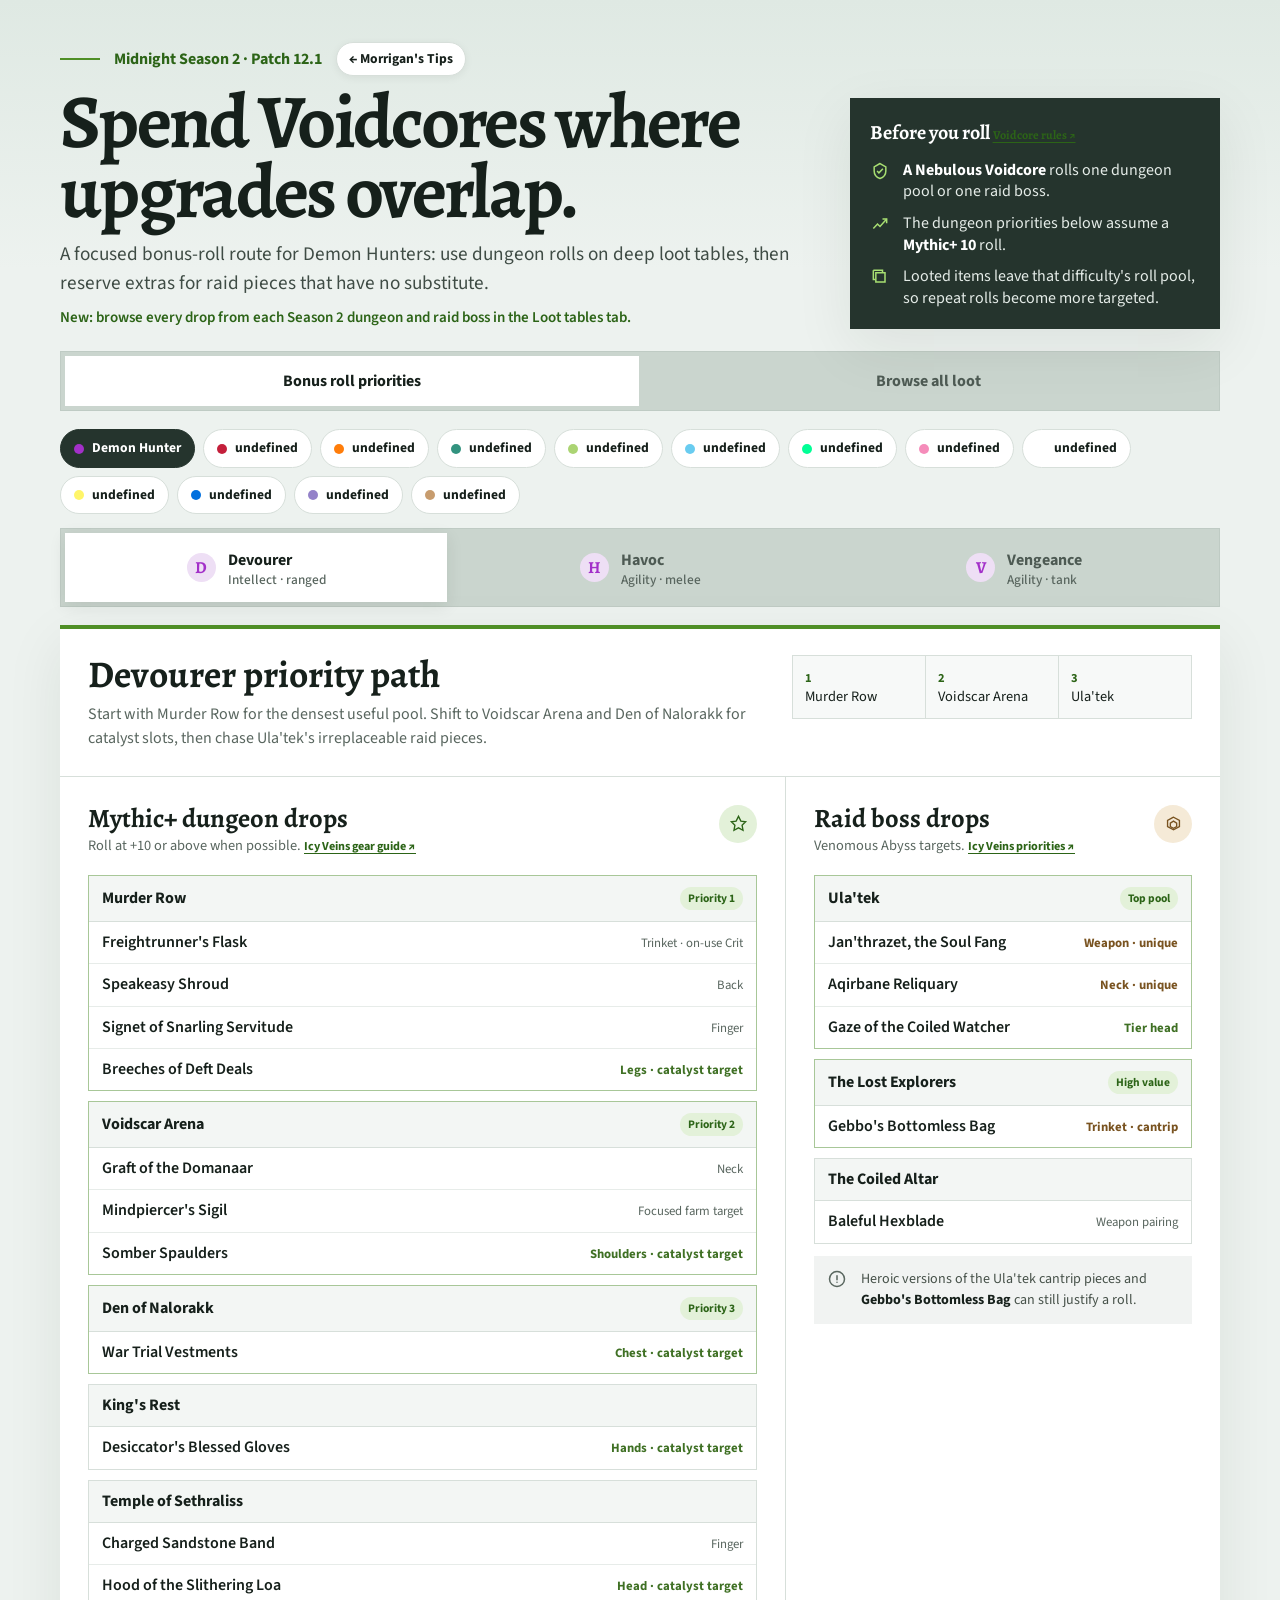
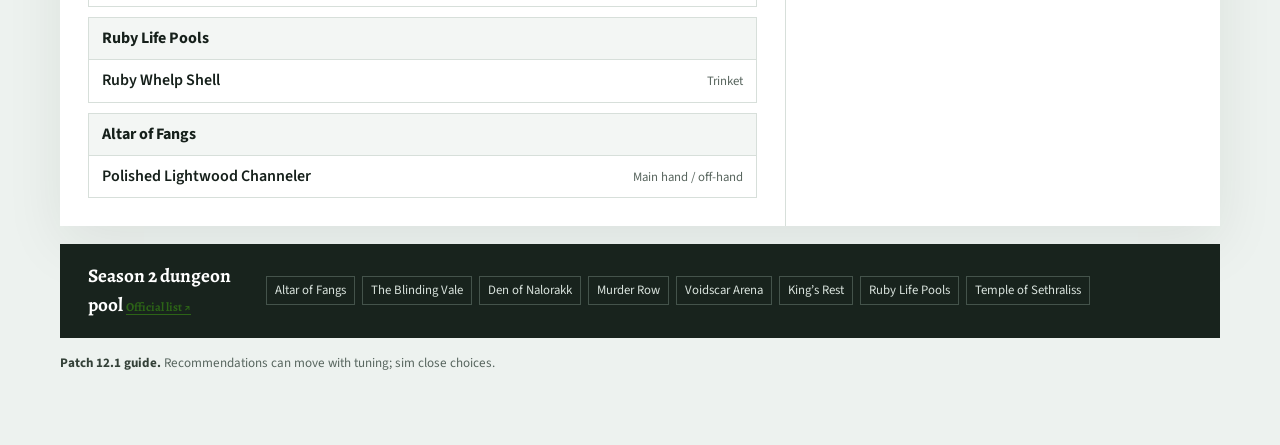
==== bonus-rolls.html @ 69dc3f95 "Add Death Knight and Warrior bonus-roll priorities (6 specs, validated against loot tables)" ====
<!doctype html>
<html lang="en">
<head>
  <meta charset="utf-8" />
  <meta name="viewport" content="width=device-width, initial-scale=1, viewport-fit=cover" />
  <meta name="color-scheme" content="light" />
  <link rel="icon" href="data:," />
  <title>Midnight S2 Bonus Rolls &amp; Loot Tables</title>
  <link rel="preconnect" href="https://fonts.googleapis.com">
  <link rel="preconnect" href="https://fonts.gstatic.com" crossorigin>
  <link href="https://fonts.googleapis.com/css2?family=Alegreya:wght@600;700&family=Source+Sans+3:wght@400;500;600;700&display=swap" rel="stylesheet">
  <style>
    :root { color-scheme: light; --ink:#16201b; --muted:#59665f; --paper:#fff; --wash:#edf2ef; --line:#d7dfda; --fel:#4f8f26; --fel-dark:#2c6417; --fel-pale:#e3f1d9; --vengeance:#a85123; --vengeance-pale:#f5e5da; --havoc:#7a3b8f; --havoc-pale:#ece1f4; --void:#25342d; --raid:#795320; --raid-pale:#f5ead7; --shadow:0 18px 55px rgba(22,32,27,.08); }
    * { box-sizing:border-box; }
    html { scroll-behavior:smooth; }
    body { margin:0; min-width:0; background:linear-gradient(180deg,#dfe9e3 0,var(--wash) 270px,var(--wash) 100%); color:var(--ink); font-family:"Source Sans 3",sans-serif; font-size:16px; line-height:1.5; }
    button,a { -webkit-tap-highlight-color:transparent; }
    button { font:inherit; }
    .page { width:min(1160px,calc(100% - 32px)); margin:0 auto; padding:42px 0 72px; }
    .hero { display:grid; grid-template-columns:minmax(0,1.55fr) minmax(280px,.75fr); gap:24px; align-items:end; margin-bottom:22px; }
    .hero-copy { min-width:0; }
    .season-line { display:flex; flex-wrap:wrap; gap:8px 14px; align-items:center; margin-bottom:11px; color:var(--fel-dark); font-weight:700; }
    .season-line .rule { width:40px; height:2px; background:var(--fel); }
    .season-line a.back-link{display:inline-flex;align-items:center;gap:6px;padding:6px 12px;border-radius:999px;background:#fff;border:1px solid var(--line);color:var(--ink);text-decoration:none;font-weight:700;font-size:.85rem;box-shadow:0 2px 8px rgba(0,0,0,.06)}
    .season-line a.back-link:hover{border-color:var(--fel);color:var(--fel-dark)}
    h1,h2,h3,p { margin-top:0; }
    h1,h2,h3 { font-family:"Alegreya",serif; }
    h1 { max-width:780px; margin-bottom:13px; font-size:clamp(2.45rem,6vw,4.75rem); line-height:.92; letter-spacing:-.035em; text-wrap:balance; }
    .lede { max-width:760px; margin-bottom:0; color:#3f4c45; font-size:clamp(1.04rem,2vw,1.2rem); text-wrap:pretty; }
    .rules-card { padding:20px; background:var(--void); color:#fff; box-shadow:var(--shadow); }
    .rules-card h2 { margin-bottom:12px; font-size:1.25rem; }
    .rules-list { display:grid; gap:10px; margin:0; padding:0; list-style:none; }
    .rules-list li { display:grid; grid-template-columns:24px minmax(0,1fr); gap:9px; align-items:start; color:#e5ece8; line-height:1.35; }
    .rules-list svg { width:20px; height:20px; color:#a8df72; margin-top:1px; }
    .rules-list strong { color:#fff; }

    .class-picker { display:flex; flex-wrap:wrap; gap:8px; margin-bottom:14px; }
    .class-btn { display:inline-flex; align-items:center; gap:8px; border:1px solid var(--line); background:var(--paper); color:var(--ink); font-weight:700; font-size:.85rem; padding:8px 13px; border-radius:999px; cursor:pointer; }
    .class-btn:hover { border-color:var(--muted); }
    .class-btn[aria-pressed="true"] { background:var(--void); border-color:var(--void); color:#fff; }
    .class-dot { width:10px; height:10px; border-radius:50%; flex:none; }
    .spec-tabs { display:grid; grid-template-columns:repeat(auto-fit,minmax(170px,1fr)); gap:2px; padding:4px; background:#cad5ce; border:1px solid #bfcbc4; margin-bottom:18px; }
    .spec-tab { display:flex; min-width:0; gap:12px; align-items:center; justify-content:center; border:0; padding:15px 18px; background:transparent; color:#4d5a53; cursor:pointer; font-weight:700; transition:background .16s ease,color .16s ease,box-shadow .16s ease; }
    .spec-tab:hover { color:var(--ink); }
    .spec-tab[aria-selected="true"] { background:var(--paper); color:var(--ink); box-shadow:0 4px 16px rgba(22,32,27,.09); }
    .spec-mark { display:grid; width:29px; height:29px; place-items:center; background:var(--fel-pale); color:var(--fel-dark); border-radius:50%; font-family:"Alegreya",serif; font-size:1.05rem; }
    .spec-tab .tab-text { min-width:0; text-align:left; }
    .spec-tab small { display:block; color:var(--muted); font-weight:500; line-height:1.15; }
    .spec-panel[hidden] { display:none; }
    .spec-panel { background:var(--paper); box-shadow:var(--shadow); border-top:4px solid var(--fel); }
    #panel-vengeance { border-top-color:var(--vengeance); }
    .spec-intro { display:grid; grid-template-columns:minmax(0,1fr) minmax(260px,400px); gap:24px; align-items:start; padding:26px 28px; border-bottom:1px solid var(--line); }
    .spec-intro h2 { margin-bottom:7px; font-size:clamp(1.75rem,4vw,2.35rem); line-height:1.05; }
    .spec-intro p { margin:0; color:var(--muted); }
    .route { display:grid; grid-template-columns:repeat(3,minmax(0,1fr)); gap:1px; background:var(--line); border:1px solid var(--line); }
    .route-step { padding:13px 12px; background:#f7f9f8; min-width:0; }
    .route-step b { display:block; font-size:.78rem; color:var(--fel-dark); }
    #panel-vengeance .route-step b { color:var(--vengeance); }
    .route-step span { display:block; font-size:.9rem; line-height:1.2; }
    .content-grid { display:grid; grid-template-columns:minmax(0,1.25fr) minmax(0,.75fr); }
    .loot-section { min-width:0; padding:28px; }
    .loot-section + .loot-section { border-left:1px solid var(--line); }
    .section-heading { display:flex; align-items:flex-start; justify-content:space-between; gap:18px; margin-bottom:18px; }
    .section-heading h3 { margin:0; font-size:1.65rem; line-height:1; }
    .section-heading p { margin:4px 0 0; color:var(--muted); font-size:.9rem; }
    .section-icon { display:grid; flex:0 0 38px; width:38px; height:38px; place-items:center; background:var(--fel-pale); color:var(--fel-dark); border-radius:50%; }
    .section-icon.raid { background:var(--raid-pale); color:var(--raid); }
    .section-icon svg { width:19px; height:19px; }
    .dungeon-list,.boss-list { display:grid; gap:10px; }
    .loot-group { border:1px solid var(--line); background:#fff; }
    .loot-group.priority { border-color:#a8c798; }
    #panel-vengeance .loot-group.priority { border-color:#d2a083; }
    .group-head { display:flex; align-items:center; justify-content:space-between; gap:12px; padding:11px 13px; background:#f3f6f4; border-bottom:1px solid var(--line); }
    .group-head strong { min-width:0; line-height:1.2; }
    .rank { display:inline-flex; flex:0 0 auto; align-items:center; gap:5px; padding:3px 8px; background:var(--fel-pale); color:var(--fel-dark); border-radius:999px; font-size:.72rem; font-weight:700; white-space:nowrap; }
    #panel-vengeance .rank { background:var(--vengeance-pale); color:var(--vengeance); }
    .items { display:grid; }
    .item { display:grid; grid-template-columns:minmax(0,1fr) auto; gap:10px; align-items:baseline; padding:10px 13px; }
    .item + .item { border-top:1px solid #e7ece9; }
    .item-name { min-width:0; font-weight:600; line-height:1.25; overflow-wrap:anywhere; }
    .item-note { color:var(--muted); font-size:.8rem; text-align:right; white-space:nowrap; }
    .item-note.catalyst { color:#3f7024; font-weight:700; }
    .item-note.unique { color:var(--raid); font-weight:700; }
    .outside-note { display:grid; grid-template-columns:24px minmax(0,1fr); gap:10px; margin-top:12px; padding:13px; background:#f1f3f2; color:#465149; font-size:.88rem; }
    .outside-note svg { width:20px; height:20px; color:var(--muted); }
    .outside-note strong { color:var(--ink); }
    .pool-strip { display:grid; grid-template-columns:160px minmax(0,1fr); gap:18px; align-items:center; margin-top:18px; padding:18px 28px; background:#18231d; color:#eaf0ec; }
    .pool-strip strong { font-family:"Alegreya",serif; font-size:1.2rem; color:#fff; }
    .pool-list { display:flex; flex-wrap:wrap; gap:7px; }
    .pool-list span { padding:4px 8px; border:1px solid #44534b; color:#d8e2dc; font-size:.8rem; }
    .footer-note { display:flex; flex-wrap:wrap; justify-content:space-between; gap:8px 20px; margin-top:16px; color:#58665f; font-size:.82rem; }
    .footer-note strong { color:#344138; }
    .inline-source { color:var(--fel-dark); font-size:.76rem; font-weight:700; text-underline-offset:3px; white-space:nowrap; }
    #panel-vengeance .inline-source { color:var(--vengeance); }
    @media (max-width:860px) { .hero{grid-template-columns:1fr;align-items:stretch}.content-grid{grid-template-columns:1fr}.loot-section + .loot-section{border-left:0;border-top:1px solid var(--line)}.spec-intro{grid-template-columns:1fr}.pool-strip{grid-template-columns:1fr;gap:10px} }
    @media (max-width:600px) { .page{width:min(100% - 20px,1160px);padding:24px 0 48px}h1{font-size:clamp(2.5rem,14vw,3.8rem)}.rules-card{padding:17px}.spec-tabs{gap:3px}.spec-tab{padding:12px 8px;gap:8px}.spec-tab small{display:none}.spec-mark{width:25px;height:25px}.spec-intro,.loot-section,.pool-strip{padding-left:17px;padding-right:17px}.route{grid-template-columns:1fr}.route-step{display:grid;grid-template-columns:28px minmax(0,1fr);gap:7px;align-items:baseline}.section-heading{align-items:center}.item{grid-template-columns:1fr;gap:2px}.item-note{text-align:left;white-space:normal}.group-head{align-items:flex-start}.footer-note{display:grid} }
    @media (prefers-reduced-motion:reduce) { html{scroll-behavior:auto}*{transition:none!important} }
    @media print { body{background:#fff}.page{width:100%;padding:0}.spec-tabs{display:none}.spec-panel[hidden]{display:block}.spec-panel{box-shadow:none;margin-bottom:20px;break-inside:avoid}.rules-card{background:#fff;color:var(--ink);border:1px solid var(--line);box-shadow:none}.rules-list li,.rules-card h2,.rules-list strong{color:var(--ink)}.pool-strip{background:#fff;color:var(--ink);border:1px solid var(--line)}.pool-strip strong,.pool-list span{color:var(--ink)} }

    /* Full loot browser */
    .loot-new-note { margin:9px 0 0; color:var(--fel-dark); font-size:.94rem; font-weight:600; }
    .loot-view-switch { display:grid; grid-template-columns:repeat(2,minmax(0,1fr)); gap:2px; margin:0 0 18px; padding:4px; background:#cad5ce; border:1px solid #bfcbc4; }
    .loot-view-btn,.loot-sub-btn { border:0; background:transparent; color:#4d5a53; cursor:pointer; font-weight:700; }
    .loot-view-btn { padding:13px 16px; }
    .loot-view-btn[aria-pressed="true"] { background:var(--paper); color:var(--ink); }
    .loot-browser { background:var(--paper); border-top:4px solid var(--fel); }
    .loot-browser-head { display:flex; align-items:end; justify-content:space-between; gap:20px; padding:25px 28px 20px; border-bottom:1px solid var(--line); }
    .loot-browser-head h2 { margin:0 0 4px; font-size:clamp(1.8rem,4vw,2.4rem); line-height:1; }
    .loot-browser-head p { margin:0; color:var(--muted); }
    .loot-sub-switch { display:flex; flex:0 0 auto; gap:2px; padding:4px; background:#e8eeea; border:1px solid var(--line); }
    .loot-sub-btn { min-width:108px; padding:9px 14px; }
    .loot-sub-btn[aria-pressed="true"] { background:var(--void); color:#fff; }
    .loot-panel { padding:24px 28px 30px; }
    .loot-ref { margin:0 0 16px; padding:11px 13px; background:#f1f4f2; border:1px solid var(--line); color:#3e4b44; font-size:.9rem; font-weight:600; }
    .loot-pills { display:flex; flex-wrap:wrap; gap:7px; margin-bottom:17px; }
    .loot-pill { border:1px solid var(--line); border-radius:999px; padding:7px 11px; background:#fff; color:#46534c; cursor:pointer; font-size:.82rem; font-weight:700; line-height:1.2; }
    .loot-pill[aria-pressed="true"] { border-color:var(--fel-dark); background:var(--fel-dark); color:#fff; }
    .loot-search { display:block; margin-bottom:20px; }
    .loot-search span { display:block; margin-bottom:5px; color:var(--muted); font-size:.8rem; font-weight:700; }
    .loot-search input { width:100%; border:1px solid #bdc9c1; background:#fff; color:var(--ink); padding:11px 12px; border-radius:0; font:inherit; }
    .loot-search input:focus { outline:2px solid rgba(79,143,38,.22); border-color:var(--fel); }
    .loot-boss + .loot-boss { margin-top:25px; }
    .loot-boss h3 { margin:0 0 9px; font-size:1.42rem; line-height:1.1; }
    .loot-table { width:100%; border-collapse:collapse; table-layout:fixed; border:1px solid var(--line); }
    .loot-table th,.loot-table td { padding:10px 12px; border-bottom:1px solid #e3e9e5; text-align:left; vertical-align:top; overflow-wrap:anywhere; }
    .loot-table th { background:#f1f4f2; color:#405047; font-size:.76rem; letter-spacing:.025em; text-transform:uppercase; }
    .loot-table tbody tr:last-child td { border-bottom:0; }
    .loot-table td { color:#344139; font-size:.9rem; line-height:1.35; }
    .loot-table td:first-child { color:var(--ink); font-weight:700; }
    .loot-table th:nth-child(1){width:29%}.loot-table th:nth-child(2){width:17%}.loot-table th:nth-child(3){width:18%}.loot-table th:nth-child(4){width:36%}
    .loot-tier { margin:0 0 14px; padding:12px 13px; background:var(--raid-pale); border:1px solid #dfcaa8; color:#61451f; font-size:.88rem; line-height:1.45; }
    .loot-tier strong { color:var(--raid); }
    .loot-footnote { margin:20px 0 0; padding-top:15px; border-top:1px solid var(--line); color:var(--muted); font-size:.84rem; }
    .loot-empty { padding:22px; border:1px dashed #bac6be; background:#f5f7f6; color:var(--muted); text-align:center; }
    @media (max-width:700px) {
      .loot-browser-head { display:grid; align-items:start; padding:20px 17px 17px; }
      .loot-sub-switch { width:100%; }
      .loot-sub-btn { flex:1; min-width:0; }
      .loot-panel { padding:18px 17px 24px; }
      .loot-pills { gap:6px; }
      .loot-pill { flex:1 1 calc(50% - 6px); border-radius:0; text-align:left; }
      .loot-table,.loot-table tbody,.loot-table tr,.loot-table td { display:block; width:100%; }
      .loot-table thead { display:none; }
      .loot-table { border:0; }
      .loot-table tr { border:1px solid var(--line); margin-bottom:9px; background:#fff; }
      .loot-table td { display:grid; grid-template-columns:72px minmax(0,1fr); gap:9px; border-bottom:1px solid #e3e9e5; padding:8px 10px; }
      .loot-table td::before { content:attr(data-label); color:var(--muted); font-size:.72rem; font-weight:700; text-transform:uppercase; }
      .loot-table tr:last-child td { border-bottom:1px solid #e3e9e5; }
      .loot-table td:last-child { border-bottom:0; }
    }
    @media (max-width:480px) { .loot-view-btn{padding:11px 8px;font-size:.88rem}.loot-pill{flex-basis:100%} }
  </style>
</head>
<body>
  <script>
    document.addEventListener('click', (event) => {
      const backLink = event.target.closest && event.target.closest('.back-link');
      if (backLink && location.pathname.includes('/spaces/v2/')) {
        event.preventDefault();
        history.back();
      }
    });
  </script>
  <main class="page">
    <section class="hero" aria-labelledby="page-title">
      <div class="hero-copy">
        <div class="season-line"><span class="rule" aria-hidden="true"></span><span>Midnight Season 2 · Patch 12.1</span><a href="../index.html" class="back-link">← Morrigan's Tips</a></div>
        <h1 id="page-title">Spend Voidcores where upgrades overlap.</h1>
        <p class="lede">A focused bonus-roll route for Demon Hunters: use dungeon rolls on deep loot tables, then reserve extras for raid pieces that have no substitute.</p>
        <p class="loot-new-note">New: browse every drop from each Season 2 dungeon and raid boss in the Loot tables tab.</p>
      </div>
      <aside class="rules-card" aria-label="Bonus roll rules">
        <h2>Before you roll <a class="inline-source" href="https://www.icy-veins.com/wow/vengeance-demon-hunter-pve-tank-gear-best-in-slot" target="_blank" rel="noopener noreferrer">Voidcore rules ↗</a></h2>
        <ul class="rules-list">
          <li><svg viewBox="0 0 24 24" fill="none" aria-hidden="true"><path d="M12 3 5 7v5c0 4.3 2.8 7.6 7 9 4.2-1.4 7-4.7 7-9V7l-7-4Z" stroke="currentColor" stroke-width="1.8"/><path d="m8.5 12 2.2 2.2 4.8-5" stroke="currentColor" stroke-width="1.8"/></svg><span><strong>A Nebulous Voidcore</strong> rolls one dungeon pool or one raid boss.</span></li>
          <li><svg viewBox="0 0 24 24" fill="none" aria-hidden="true"><path d="M4 17.5 9 12l3 3 8-9" stroke="currentColor" stroke-width="1.8"/><path d="M15 6h5v5" stroke="currentColor" stroke-width="1.8"/></svg><span>The dungeon priorities below assume a <strong>Mythic+ 10</strong> roll.</span></li>
          <li><svg viewBox="0 0 24 24" fill="none" aria-hidden="true"><path d="M7 7h11v11H7z" stroke="currentColor" stroke-width="1.8"/><path d="M4 4h11v3M4 4v11h3" stroke="currentColor" stroke-width="1.8"/></svg><span>Looted items leave that difficulty's roll pool, so repeat rolls become more targeted.</span></li>
        </ul>
      </aside>
    </section>

    <div class="loot-view-switch" role="group" aria-label="Bonus roll page view">
      <button class="loot-view-btn" type="button" data-loot-main="priorities" aria-pressed="true">Bonus roll priorities</button>
      <button class="loot-view-btn" type="button" data-loot-main="browser" aria-pressed="false">Browse all loot</button>
    </div>

    <div id="loot-priority-view">
      <div class="class-picker" role="group" aria-label="Choose a class"></div>
      <div class="spec-tabs" role="tablist" aria-label="Specialization"></div>
      <div id="spec-panel-root"></div>
    </div>
    <script>
    (() => {
      const SPEC_DATA = {"demon-hunter": {"name": "Demon Hunter","color": "#A330C9","pale": "#eedff5","specs": [{"id": "devourer","name": "Devourer","mark": "D","role": "Intellect · ranged","intro": "Start with Murder Row for the densest useful pool. Shift to Voidscar Arena and Den of Nalorakk for catalyst slots, then chase Ula'tek's irreplaceable raid pieces.","route": ["Murder Row","Voidscar Arena","Ula'tek"],"sources": {"mplus": {"label": "Icy Veins gear guide ↗","url": "https://www.icy-veins.com/wow/devourer-demon-hunter-pve-dps-gear-best-in-slot"},"raid": {"label": "Icy Veins priorities ↗","url": "https://www.icy-veins.com/wow/devourer-demon-hunter-pve-dps-gear-best-in-slot"}},"dungeons": [{"dungeon": "Murder Row","rank": "Priority 1","items": [{"name": "Freightrunner's Flask","note": "Trinket · on-use Crit","tag": null},{"name": "Speakeasy Shroud","note": "Back","tag": null},{"name": "Signet of Snarling Servitude","note": "Finger","tag": null},{"name": "Breeches of Deft Deals","note": "Legs · catalyst target","tag": "catalyst"}]},{"dungeon": "Voidscar Arena","rank": "Priority 2","items": [{"name": "Graft of the Domanaar","note": "Neck","tag": null},{"name": "Mindpiercer's Sigil","note": "Focused farm target","tag": null},{"name": "Somber Spaulders","note": "Shoulders · catalyst target","tag": "catalyst"}]},{"dungeon": "Den of Nalorakk","rank": "Priority 3","items": [{"name": "War Trial Vestments","note": "Chest · catalyst target","tag": "catalyst"}]},{"dungeon": "King's Rest","rank": null,"items": [{"name": "Desiccator's Blessed Gloves","note": "Hands · catalyst target","tag": "catalyst"}]},{"dungeon": "Temple of Sethraliss","rank": null,"items": [{"name": "Charged Sandstone Band","note": "Finger","tag": null},{"name": "Hood of the Slithering Loa","note": "Head · catalyst target","tag": "catalyst"}]},{"dungeon": "Ruby Life Pools","rank": null,"items": [{"name": "Ruby Whelp Shell","note": "Trinket","tag": null}]},{"dungeon": "Altar of Fangs","rank": null,"items": [{"name": "Polished Lightwood Channeler","note": "Main hand / off-hand","tag": null}]}],"raid": [{"boss": "Ula'tek","rank": "Top pool","items": [{"name": "Jan'thrazet, the Soul Fang","note": "Weapon · unique","tag": "unique"},{"name": "Aqirbane Reliquary","note": "Neck · unique","tag": "unique"},{"name": "Gaze of the Coiled Watcher","note": "Tier head","tag": "catalyst"}]},{"boss": "The Lost Explorers","rank": "High value","items": [{"name": "Gebbo's Bottomless Bag","note": "Trinket · cantrip","tag": "unique"}]},{"boss": "The Coiled Altar","rank": null,"items": [{"name": "Baleful Hexblade","note": "Weapon pairing","tag": null}]}],"noteOut": ["Heroic versions of the Ula'tek cantrip pieces and <strong>Gebbo's Bottomless Bag</strong> can still justify a roll."]},{"id": "havoc","name": "Havoc","mark": "H","role": "Agility · melee","intro": "Chase The Coiled Altar and Ula'tek first: Aman'muso with Zul'jin's Guillotine Technique is the signature weapon and trinket package. Backfill Murder Row and Voidscar Arena trinkets, then catalyst into the Abyssal Doomhound's 4-piece.","route": ["The Coiled Altar","Ula'tek","Murder Row"],"sources": {"mplus": {"label": "Icy Veins gear guide ↗","url": "https://www.icy-veins.com/wow/havoc-demon-hunter-pve-dps-gear-best-in-slot"},"raid": {"label": "Icy Veins priorities ↗","url": "https://www.icy-veins.com/wow/havoc-demon-hunter-pve-dps-gear-best-in-slot"}},"dungeons": [{"dungeon": "Murder Row","rank": "Priority 1","items": [{"name": "Freightrunner's Flask","note": "Trinket · on-use Agi","tag": null},{"name": "Resonant Bellowstone","note": "Trinket · passive","tag": null},{"name": "Signet of Snarling Servitude","note": "Finger","tag": null},{"name": "Speakeasy Shroud","note": "Back","tag": null}]},{"dungeon": "Voidscar Arena","rank": "Priority 2","items": [{"name": "Void Execution Mandate","note": "Trinket · on-use Agi","tag": null},{"name": "Graft of the Domanaar","note": "Neck","tag": null}]},{"dungeon": "King's Rest","rank": "Priority 3","items": [{"name": "Lustrous Golden Plumage","note": "Trinket · on-use Agi","tag": null},{"name": "Primal Dinomancer's Belt","note": "Waist","tag": null}]},{"dungeon": "The Blinding Vale","rank": null,"items": [{"name": "Thorntalon Edge","note": "Main hand","tag": null},{"name": "Sapling of the Dawnroot","note": "Trinket","tag": null},{"name": "Lightspire Core","note": "Trinket","tag": null}]},{"dungeon": "Temple of Sethraliss","rank": null,"items": [{"name": "Sand-Shined Snakeskin Sandals","note": "Boots","tag": null},{"name": "Charged Sandstone Band","note": "Finger","tag": null}]},{"dungeon": "Altar of Fangs","rank": null,"items": [{"name": "Vile Vial of Volatile Venom","note": "Trinket · on-use Agi","tag": null}]}],"raid": [{"boss": "The Coiled Altar","rank": "Priority 1","items": [{"name": "Aman'muso, Warlord's Vengeance","note": "Weapon · unique","tag": "unique"},{"name": "Zul'jin's Guillotine Technique","note": "Trinket · S-tier damage","tag": "unique"},{"name": "Sash of the Forlorn Vessel","note": "Waist","tag": null},{"name": "Silken Voodoo Drape","note": "Back","tag": null}]},{"boss": "Ula'tek","rank": "Priority 2","items": [{"name": "Aqirbane Reliquary","note": "Neck · unique","tag": "unique"},{"name": "Voracious Heart of Ula'tek","note": "Trinket · on-use Crit","tag": null},{"name": "Font of Venomous Rage","note": "Trinket · on-use Mastery","tag": null},{"name": "Gaze of the Coiled Watcher","note": "Tier head · catalyst target","tag": "catalyst"}]},{"boss": "Vashnik the Malignant","rank": null,"items": [{"name": "Vashnik's Sanguine Rancor","note": "Trinket","tag": null},{"name": "Vile Alchemist's Band","note": "Finger","tag": null}]},{"boss": "Sszorak","rank": null,"items": [{"name": "Venomous Boneglaive","note": "Off-hand","tag": null},{"name": "Apex Brute's Claw Ring","note": "Finger","tag": null}]},{"boss": "The Twin Fangs","rank": null,"items": [{"name": "Bespittled Slitherslippers","note": "Boots","tag": null}]},{"boss": "Entombed Sentinels","rank": null,"items": [{"name": "Keeper's Seething Core","note": "Trinket","tag": null}]},{"boss": "The Lost Explorers","rank": null,"items": [{"name": "Gebbo's Bottomless Bag","note": "Trinket","tag": null}]}],"noteOut": ["<strong>Spellbreaker's Warglaive</strong> is crafted, not a dungeon or raid drop, so it is outside every bonus-roll pool."]},{"id": "vengeance","name": "Vengeance","mark": "V","role": "Agility · tank","intro": "Farm Den of Nalorakk for the dungeon weapon package, then widen into Altar of Fangs and King's Rest. Save raid rolls for Aman'muso and Ula'tek's compact high-value pool.","route": ["Den of Nalorakk","Altar of Fangs","King's Rest"],"sources": {"mplus": {"label": "Method gear guide ↗","url": "https://www.method.gg/guides/vengeance-demon-hunter/gearing"},"raid": {"label": "Icy Veins priorities ↗","url": "https://www.icy-veins.com/wow/vengeance-demon-hunter-pve-tank-gear-best-in-slot"}},"dungeons": [{"dungeon": "Den of Nalorakk","rank": "Priority 1","items": [{"name": "Grim Harvest Gloves","note": "Main hand / off-hand","tag": null},{"name": "Yoke of the Charging Bear","note": "Neck","tag": null},{"name": "Scavenger's Spaulders","note": "Shoulders · catalyst target","tag": "catalyst"},{"name": "Arctic Explorer's Legwraps","note": "Feet","tag": null},{"name": "Pilfered Precious Band","note": "Finger","tag": null}]},{"dungeon": "Altar of Fangs","rank": "Priority 2","items": [{"name": "Spare Speaker's Hood","note": "Head · catalyst target","tag": "catalyst"},{"name": "Strand of Warding Fangs","note": "Neck","tag": null},{"name": "Band of the Amani Warlord","note": "Finger","tag": null}]},{"dungeon": "King's Rest","rank": "Priority 3","items": [{"name": "Breeches of the Sacred Hall","note": "Legs · catalyst target","tag": "catalyst"},{"name": "Ritual Binder's Ring","note": "Finger","tag": null}]},{"dungeon": "Murder Row","rank": null,"items": [{"name": "Freightrunner's Flask","note": "Trinket · on-use Crit","tag": null},{"name": "Resonant Bellowstone","note": "Trinket · passive Crit","tag": null}]},{"dungeon": "Voidscar Arena","rank": null,"items": [{"name": "Hide of Pestilence","note": "Chest · catalyst target","tag": "catalyst"}]},{"dungeon": "Ruby Life Pools","rank": null,"items": [{"name": "Subjugator's Chilling Grips","note": "Hands · catalyst target","tag": "catalyst"}]},{"dungeon": "The Blinding Vale","rank": null,"items": [{"name": "Rootwalker Harness","note": "Waist","tag": null}]}],"raid": [{"boss": "The Coiled Altar","rank": "Priority 1","items": [{"name": "Aman'muso, Warlord's Vengeance","note": "Weapon · unique","tag": "unique"}]},{"boss": "Ula'tek","rank": "Priority 2","items": [{"name": "Gaze of the Coiled Watcher","note": "Tier head","tag": "catalyst"},{"name": "Aqirbane Reliquary","note": "Neck · unique","tag": "unique"},{"name": "Voracious Heart of Ula'tek","note": "Trinket · unique","tag": "unique"}]},{"boss": "Entombed Sentinels","rank": null,"items": [{"name": "Keeper's Seething Core","note": "Only long-term target","tag": "unique"}]},{"boss": "Sszorak","rank": null,"items": [{"name": "Apex Brute's Claw Ring","note": "Only long-term target","tag": "unique"}]}],"noteOut": ["<strong>Silvermoon Agent's Utility Belt</strong> is crafted, not a dungeon drop, so it is outside every bonus-roll pool.","<strong>Best use of extra cores:</strong> raid-only weapons and compact boss pools. Aman'muso is the strongest weapon target this season."]}]},"druid": {"classId": "druid","className": "Druid","specs": [{"id": "balance","name": "Balance","role": "Intellect · ranged","sources": {"mplus": {"label": "Icy Veins gear guide ↗","url": "https://www.icy-veins.com/wow/balance-druid-pve-dps-gear-best-in-slot"},"raid": {"label": "Method gearing guide ↗","url": "https://www.method.gg/guides/balance-druid/gearing"}},"intro": "Bonus-roll Ula'tek first for the double-socketed Aqirbane Reliquary and the Jan'thrazet main hand, then farm Altar of Fangs for the S-tier on-use Vile Vial of Volatile Venom; catalyst your helm, shoulders, chest, gloves, and legs, prioritizing optimal-stat off-pieces from dungeons and late raid bosses.","route": ["Ula'tek","Altar of Fangs","The Lost Explorers"],"dungeons": [{"dungeon": "Altar of Fangs","rank": "Priority 1","items": [{"name": "Vile Vial of Volatile Venom","note": "Trinket · on-use Intellect","tag": null}]},{"dungeon": "Murder Row","rank": "Priority 2","items": [{"name": "Freightrunner's Flask","note": "Trinket · on-use alt","tag": null},{"name": "Breeches of Deft Deals","note": "Legs · catalyst target","tag": "catalyst"},{"name": "Speakeasy Shroud","note": "Cloak","tag": null},{"name": "Vilefiend's Guise","note": "Head (M+ tier slot)","tag": null}]},{"dungeon": "Voidscar Arena","rank": "Priority 3","items": [{"name": "Graft of the Domanaar","note": "Neck (M+ option)","tag": null},{"name": "Somber Spaulders","note": "Shoulders · catalyst target","tag": "catalyst"},{"name": "Sickening Signet of Atroxus","note": "Ring","tag": null},{"name": "Mindpiercer's Sigil","note": "Trinket","tag": null}]},{"dungeon": "Temple of Sethraliss","rank": null,"items": [{"name": "Grips of Electrified Defense","note": "Gloves · catalyst target","tag": "catalyst"},{"name": "Sand-Shined Snakeskin Sandals","note": "Feet","tag": null},{"name": "Charged Sandstone Band","note": "Ring","tag": null},{"name": "Whirling Dervish Sash","note": "Waist","tag": null}]},{"dungeon": "Den of Nalorakk","rank": null,"items": [{"name": "War Trial Vestments","note": "Chest · catalyst target","tag": "catalyst"}]},{"dungeon": "The Blinding Vale","rank": null,"items": [{"name": "Lightspire Core","note": "Trinket · passive option","tag": null},{"name": "Rootwarden Wraps","note": "Wrist","tag": null},{"name": "Lightwarden's Bind","note": "Ring","tag": null}]},{"dungeon": "King's Rest","rank": null,"items": [{"name": "Cloak of the Restless Tribes","note": "Cloak (M+ option)","tag": null}]}],"raid": [{"boss": "Ula'tek","rank": "Priority 1","items": [{"name": "Aqirbane Reliquary","note": "Neck · double socket + proc","tag": "unique"},{"name": "Jan'thrazet, the Soul Fang","note": "Main hand · bonus roll first","tag": null},{"name": "Gaze of the Coiled Watcher","note": "Helm · special effect kept","tag": "catalyst"}]},{"boss": "The Lost Explorers","rank": "Priority 2","items": [{"name": "Gebbo's Bottomless Bag","note": "Trinket · passive S-tier","tag": null}]},{"boss": "The Coiled Altar","rank": "Priority 3","items": [{"name": "Coiled Hex Legguards","note": "Legs · catalyst target","tag": "catalyst"},{"name": "Sash of the Forlorn Vessel","note": "Waist","tag": null},{"name": "Silken Voodoo Drape","note": "Cloak","tag": null},{"name": "Hex Lord's Dooming Idol","note": "Trinket","tag": null}]},{"boss": "Vashnik the Malignant","rank": null,"items": [{"name": "Frothing Venom Spaulders","note": "Shoulders · catalyst target","tag": "catalyst"},{"name": "Vile Alchemist's Band","note": "Ring","tag": null}]},{"boss": "Sszorak","rank": null,"items": [{"name": "Ruthless Slaughtergrips","note": "Gloves · catalyst target","tag": "catalyst"},{"name": "Apex Brute's Claw Ring","note": "Ring","tag": null}]},{"boss": "Nek'zali the Soulcoiler","rank": null,"items": [{"name": "Vestment of the Awakening","note": "Chest · catalyst target","tag": "catalyst"},{"name": "Restless Spirit Shackles","note": "Wrist","tag": null}]},{"boss": "Entombed Sentinels","rank": null,"items": [{"name": "Spine of the Hissing Abyss","note": "Off hand","tag": null}]},{"boss": "The Twin Fangs","rank": null,"items": [{"name": "Bespittled Slitherslippers","note": "Feet","tag": null}]}],"noteOut": "Crafted items stay strong: Silvermoon Agent's Deflectors (wrist), Silvermoon Agent's Sneakers (feet), and the Aln'hara Lantern off hand are BiS in both guides, with Arcanoweave Lining the go-to embellishment for non-weapon slots. Icy Veins warns that Venomous Abyss cantrips/embellishments changed <24h before S2 launch, so hold off on Day-1 crafts until recommendations settle."},{"id": "feral","name": "Feral","role": "Agility · melee","sources": {"mplus": {"label": "Icy Veins gear guide ↗","url": "https://www.icy-veins.com/wow/feral-druid-pve-dps-gear-best-in-slot"},"raid": {"label": "Method gearing guide ↗","url": "https://www.method.gg/guides/feral-druid/gearing"}},"intro": "Feral's chase loot is heavily raid-driven: roll Nebulous Voidcores on Ula'tek (weapon, best on-use trinket, cantrip neck) and The Coiled Altar (second trinket, belt, cloak), and farm Murder Row plus Den of Nalorakk for the strongest M+ pieces and catalyst inputs.","route": ["Ula'tek","The Coiled Altar","Murder Row"],"dungeons": [{"dungeon": "Murder Row","rank": "Priority 1","items": [{"name": "Pendant of Malefic Fury","note": "Neck · M+ BiS neck","tag": null},{"name": "Gauntlets of Fevered Defense","note": "Gloves · catalyst target","tag": "catalyst"},{"name": "Vilefiend's Guise","note": "Helm · catalyst target","tag": "catalyst"},{"name": "Breeches of Deft Deals","note": "Legs · catalyst target","tag": "catalyst"},{"name": "Resonant Bellowstone","note": "Trinket · passive stat proc","tag": null}]},{"dungeon": "Den of Nalorakk","rank": "Priority 2","items": [{"name": "Victor's Flashfrozen Blade","note": "Two-hand · small loot pool","tag": null},{"name": "War Trial Vestments","note": "Chest · catalyst target","tag": "catalyst"}]},{"dungeon": "King's Rest","rank": "Priority 3","items": [{"name": "Lustrous Golden Plumage","note": "Trinket · on-use Agility","tag": null}]},{"dungeon": "Voidscar Arena","rank": null,"items": [{"name": "Sickening Signet of Atroxus","note": "Finger · BiS ring","tag": null},{"name": "Somber Spaulders","note": "Shoulders · catalyst target","tag": "catalyst"}]},{"dungeon": "Altar of Fangs","rank": null,"items": [{"name": "Toxin-Coated Warstaff","note": "Two-hand · weapon alternative","tag": null},{"name": "Vile Vial of Volatile Venom","note": "Trinket · on-use Agility","tag": null}]},{"dungeon": "The Blinding Vale","rank": null,"items": [{"name": "Bloodthorn Burnous","note": "Back · M+ BiS cloak","tag": null},{"name": "Sapling of the Dawnroot","note": "Trinket · passive proc","tag": null},{"name": "Lightspire Core","note": "Trinket · passive Mastery","tag": null}]},{"dungeon": "Temple of Sethraliss","rank": null,"items": [{"name": "Charged Sandstone Band","note": "Finger · M+ BiS ring","tag": null}]}],"raid": [{"boss": "Ula'tek","rank": "Priority 1","items": [{"name": "Abyssal Broodfiend's Bardiche","note": "Two-hand · cantrip Mastery","tag": "unique"},{"name": "Voracious Heart of Ula'tek","note": "Trinket · on-use Agility","tag": "unique"},{"name": "Aqirbane Reliquary","note": "Neck · cantrip Crit","tag": "unique"},{"name": "Gaze of the Coiled Watcher","note": "Helm · cantrip + catalyst target","tag": "catalyst"}]},{"boss": "The Coiled Altar","rank": "Priority 2","items": [{"name": "Zul'jin's Guillotine Technique","note": "Trinket · single-target damage","tag": "unique"},{"name": "Coiled Hex Legguards","note": "Legs · catalyst target","tag": "catalyst"},{"name": "Sash of the Forlorn Vessel","note": "Waist · high item level","tag": null},{"name": "Silken Voodoo Drape","note": "Back · high item level","tag": null}]},{"boss": "The Lost Explorers","rank": "Priority 3","items": [{"name": "Gebbo's Bottomless Bag","note": "Trinket · passive stat bag","tag": null}]},{"boss": "Nek'zali the Soulcoiler","rank": null,"items": [{"name": "Vestment of the Awakening","note": "Chest · catalyst target","tag": "catalyst"}]},{"boss": "Vashnik the Malignant","rank": null,"items": [{"name": "Vile Alchemist's Band","note": "Finger · BiS ring","tag": null},{"name": "Vashnik's Sanguine Rancor","note": "Trinket · on-use, B-tier","tag": null}]},{"boss": "Sszorak","rank": null,"items": [{"name": "Ruthless Slaughtergrips","note": "Hands · catalyst target","tag": "catalyst"}]},{"boss": "Entombed Sentinels","rank": null,"items": [{"name": "Keeper's Seething Core","note": "Trinket · passive, A-tier","tag": null}]}],"noteOut": "Craft Silvermoon Agent's Deflectors (bracers) with the Arcanoweave Lining embellishment and use Thalassian Missive of the Feverflare for Haste/Mastery; do NOT craft a weapon — the Ula'tek weapon comes soon enough via Voidcores/raid. 4-piece tier is the first priority; S2 Catalyst keeps the input item's stats and cantrips, so catalyze the strongest pieces listed above."},{"id": "guardian","name": "Guardian","role": "Agility · tank","sources": {"mplus": {"label": "Icy Veins gear guide ↗","url": "https://www.icy-veins.com/wow/guardian-druid-pve-tank-gear-best-in-slot"},"raid": {"label": "Method gearing guide ↗","url": "https://www.method.gg/guides/guardian-druid/gearing"}},"intro": "Dump bonus rolls into Ula'tek first — cantrip weapon, cantrip head, double-socket neck and on-use trinket — then The Coiled Altar for Zul'jin's trinket and belt/legs, and run Altar of Fangs for the best M+ on-use trinket (Vile Vial of Volatile Venom).","route": ["Ula'tek","Altar of Fangs","The Coiled Altar"],"dungeons": [{"dungeon": "Altar of Fangs","rank": "Priority 1","items": [{"name": "Vile Vial of Volatile Venom","note": "Trinket · best M+ on-use","tag": null},{"name": "Band of the Amani Warlord","note": "Finger · strong M+ ring","tag": null},{"name": "Spare Speaker's Hood","note": "Tier head · catalyst target","tag": "catalyst"}]},{"dungeon": "Den of Nalorakk","rank": "Priority 2","items": [{"name": "Yoke of the Charging Bear","note": "Neck · M+ BiS neck","tag": null},{"name": "War Trial Vestments","note": "Tier chest · catalyst target","tag": "catalyst"},{"name": "Arctic Explorer's Legwraps","note": "Feet · M+ BiS boots","tag": null},{"name": "Permafrost Essence","note": "Trinket · crit stat stick","tag": null}]},{"dungeon": "Murder Row","rank": "Priority 3","items": [{"name": "Gauntlets of Fevered Defense","note": "Tier gloves · catalyst target","tag": "catalyst"},{"name": "Freightrunner's Flask","note": "Trinket · 1.5min on-use","tag": null},{"name": "Resonant Bellowstone","note": "Trinket · passive crit stick","tag": null}]},{"dungeon": "Voidscar Arena","rank": null,"items": [{"name": "Somber Spaulders","note": "Tier shoulders · catalyst target","tag": "catalyst"},{"name": "Tumor of the Swarm","note": "Trinket · passive damage","tag": null}]},{"dungeon": "King's Rest","rank": null,"items": [{"name": "Ritual Binder's Ring","note": "Finger · strong M+ ring","tag": null},{"name": "Cloak of the Restless Tribes","note": "Back · M+ BiS cloak","tag": null},{"name": "Primal Dinomancer's Belt","note": "Waist · M+ BiS belt","tag": null},{"name": "Breeches of the Sacred Hall","note": "Legs · M+ legs","tag": null}]},{"dungeon": "Temple of Sethraliss","rank": null,"items": [{"name": "Twin-Strike Polearm","note": "Two-hand · best M+ weapon","tag": null}]}],"raid": [{"boss": "Ula'tek","rank": "Priority 1","items": [{"name": "Abyssal Broodfiend's Bardiche","note": "Two-hand · cantrip BiS","tag": "unique"},{"name": "Gaze of the Coiled Watcher","note": "Tier head · cantrip","tag": "catalyst"},{"name": "Aqirbane Reliquary","note": "Neck · double-socket cantrip","tag": "unique"},{"name": "Voracious Heart of Ula'tek","note": "Trinket · on-use Agility","tag": null},{"name": "Font of Venomous Rage","note": "Trinket · 4min CD damage","tag": null}]},{"boss": "The Coiled Altar","rank": "Priority 2","items": [{"name": "Zul'jin's Guillotine Technique","note": "Trinket · best raid DPS","tag": null},{"name": "Sash of the Forlorn Vessel","note": "Waist · BiS belt","tag": null},{"name": "Coiled Hex Legguards","note": "Legs · BiS legs","tag": null},{"name": "Silken Voodoo Drape","note": "Back · BiS cloak","tag": null}]},{"boss": "Entombed Sentinels","rank": "Priority 3","items": [{"name": "Keeper's Seething Core","note": "Trinket · haste stat stick","tag": null}]},{"boss": "The Lost Explorers","rank": null,"items": [{"name": "Gebbo's Bottomless Bag","note": "Trinket · rotating stat proc","tag": null}]},{"boss": "Vashnik the Malignant","rank": null,"items": [{"name": "Vashnik's Sanguine Rancor","note": "Trinket · A-tier option","tag": null}]},{"boss": "Sszorak","rank": null,"items": [{"name": "Apex Brute's Claw Ring","note": "Finger · BiS ring","tag": null}]}],"noteOut": "A max-item-level craft can technically be optimal in two non-tier slots with custom stats plus an embellishment (Arcanoweave Lining or Adorned Fang); early in the season a crafted weapon with Darkmoon Sigil: Hunt fills the Myth-track weapon gap, but Icy Veins cautioned against day-1 crafts after last-minute cantrip/embellishment changes."},{"id": "restoration","name": "Restoration","role": "Intellect · healer","sources": {"mplus": {"label": "Method gearing guide ↗","url": "https://www.method.gg/guides/restoration-druid/gearing"},"raid": {"label": "Method gearing guide ↗","url": "https://www.method.gg/guides/restoration-druid/gearing"}},"intro": "Spend bonus rolls first on Ula'tek for Jan'thrazet, the Soul Fang and the tier helm, then on The Coiled Altar for tier legs, belt and cloak. In Mythic+ farm Den of Nalorakk for the tier chest and Temple of Sethraliss for the two-hand staff.","route": ["Ula'tek","The Coiled Altar","Den of Nalorakk"],"dungeons": [{"dungeon": "Den of Nalorakk","rank": "Priority 1","items": [{"name": "War Trial Vestments","note": "Tier chest · catalyst target","tag": "catalyst"}]},{"dungeon": "Temple of Sethraliss","rank": "Priority 2","items": [{"name": "Staff of the Lightning Serpent","note": "Two hand","tag": null}]},{"dungeon": "Voidscar Arena","rank": "Priority 3","items": [{"name": "Sickening Signet of Atroxus","note": "Finger","tag": null}]}],"raid": [{"boss": "Ula'tek","rank": "Priority 1","items": [{"name": "Jan'thrazet, the Soul Fang","note": "Main hand","tag": "unique"},{"name": "Gaze of the Coiled Watcher","note": "Tier helm · catalyst target","tag": "catalyst"},{"name": "Slumbering Coil Curio","note": "Universal tier token","tag": null}]},{"boss": "The Coiled Altar","rank": "Priority 2","items": [{"name": "Coiled Hex Legguards","note": "Tier legs · catalyst target","tag": "catalyst"},{"name": "Sash of the Forlorn Vessel","note": "Waist","tag": null},{"name": "Silken Voodoo Drape","note": "Cloak","tag": null}]},{"boss": "Nek'zali the Soulcoiler","rank": "Priority 3","items": [{"name": "Soulcoiler Ritual Vessel","note": "Trinket · on-use shield","tag": null}]},{"boss": "The Twin Fangs","rank": null,"items": [{"name": "Amulet of the Twin Fangs","note": "Neck · unique","tag": "unique"}]},{"boss": "Entombed Sentinels","rank": null,"items": [{"name": "Spine of the Hissing Abyss","note": "Off hand","tag": null}]},{"boss": "Vashnik the Malignant","rank": null,"items": [{"name": "Vile Alchemist's Band","note": "Finger","tag": null}]}],"noteOut": "BiS crafted pieces: Silvermoon Agent's Mantle (shoulders, embellished with Arcanoweave Lining — worst loot slot, goes crafted) plus Silvermoon Agent's Deflectors (wrists), and the Aln'hara Lantern off hand with Darkmoon Sigil: Hunt if Jan'thrazet doesn't drop, otherwise the Aln'hara Cane weapon. Use Spark of Tides to recraft/upgrade. S2 Catalyst retains secondary stats and special effects — catalyze Haste/Mastery leather pieces and avoid Crit."}],"color": "#FF7D0A"},"monk": {"classId": "monk","className": "Monk","specs": [{"id": "brewmaster","name": "Brewmaster","role": "Agility · tank","sources": {"mplus": {"label": "Icy Veins gear guide ↗","url": "https://www.icy-veins.com/wow/brewmaster-monk-pve-tank-gear-best-in-slot"},"raid": {"label": "Method gearing guide ↗","url": "https://www.method.gg/guides/brewmaster-monk/gearing"}},"intro": "Spend Heroic Nebulous Voidcores (bonus rolls) on Ula'tek until you have a Myth-track Abyssal Broodfiend's Bardiche, Aqirbane Reliquary, and the S-tier trinkets; then farm Ruby Life Pools for the two catalyst pieces and Voidscar Arena for the S-tier Tumor of the Swarm.","route": ["Ula'tek","Ruby Life Pools","The Coiled Altar"],"dungeons": [{"dungeon": "Ruby Life Pools","rank": "Priority 1","items": [{"name": "Crown of Roaring Storms","note": "Helm · catalyst target","tag": "catalyst"},{"name": "Subjugator's Chilling Grips","note": "Hands · catalyst target","tag": "catalyst"}]},{"dungeon": "Voidscar Arena","rank": "Priority 2","items": [{"name": "Tumor of the Swarm","note": "Trinket · hybrid S tier","tag": null},{"name": "Graft of the Domanaar","note": "Neck","tag": null},{"name": "Hide of Pestilence","note": "Chest · catalyst target","tag": "catalyst"}]},{"dungeon": "The Blinding Vale","rank": "Priority 3","items": [{"name": "Rootwalker Harness","note": "Waist","tag": null},{"name": "Branch of Pride","note": "Two-hand weapon","tag": null}]},{"dungeon": "Murder Row","rank": null,"items": [{"name": "Resonant Bellowstone","note": "Trinket · crit stat stick","tag": null},{"name": "Speakeasy Shroud","note": "Cloak","tag": null}]},{"dungeon": "King's Rest","rank": null,"items": [{"name": "Lustrous Golden Plumage","note": "Trinket · on-use Versatility","tag": null},{"name": "Cloak of the Restless Tribes","note": "Cloak","tag": null},{"name": "Goldfeather Boots","note": "Feet","tag": null},{"name": "Kula's Butchering Wristwraps","note": "Wrist","tag": null}]},{"dungeon": "Temple of Sethraliss","rank": null,"items": [{"name": "Tiny Electromental in a Jar","note": "Trinket · passive A tier","tag": null},{"name": "Jade Ophidian Band","note": "Finger","tag": null},{"name": "Leggings of the Galeforce Viper","note": "Legs · catalyst target","tag": null}]},{"dungeon": "Den of Nalorakk","rank": null,"items": [{"name": "Pilfered Precious Band","note": "Finger · BiS ring","tag": null}]}],"raid": [{"boss": "Ula'tek","rank": "Priority 1","items": [{"name": "Abyssal Broodfiend's Bardiche","note": "Two-hand · BiS weapon","tag": null},{"name": "Aqirbane Reliquary","note": "Neck · unique double-socket","tag": "unique"},{"name": "Voracious Heart of Ula'tek","note": "Trinket · on-use S tier","tag": null},{"name": "Font of Venomous Rage","note": "Trinket · on-use nuke S tier","tag": null},{"name": "Gaze of the Coiled Watcher","note": "Helm · catalyst at 344","tag": "catalyst"}]},{"boss": "The Coiled Altar","rank": "Priority 2","items": [{"name": "Zul'jin's Guillotine Technique","note": "Trinket · passive S tier","tag": null},{"name": "Silken Voodoo Drape","note": "Cloak","tag": null},{"name": "Sash of the Forlorn Vessel","note": "Waist","tag": null},{"name": "Coiled Hex Legguards","note": "Legs · catalyst at 344","tag": "catalyst"}]},{"boss": "Vashnik the Malignant","rank": "Priority 3","items": [{"name": "Frothing Venom Spaulders","note": "Shoulders · catalyst target","tag": "catalyst"},{"name": "Vashnik's Sanguine Rancor","note": "Trinket · passive A tier","tag": null}]},{"boss": "Sszorak","rank": null,"items": [{"name": "Apex Brute's Claw Ring","note": "Finger","tag": null},{"name": "Ruthless Slaughtergrips","note": "Hands · catalyst target","tag": "catalyst"}]},{"boss": "Nek'zali the Soulcoiler","rank": null,"items": [{"name": "Restless Spirit Shackles","note": "Wrist","tag": null}]}],"noteOut": "Craft Blood Knight's Impetus (crafted 2H weapon) as your first or early craft and use it until the Bardiche drops; Loa Worshiper's Band (Jewelcrafting ring) and Silvermoon Agent's Deflectors (bracers with Stabilizing Gemstone Bandolier) are the best embellishment pair. Method's first craft priority is Blood Knight's Impetus with Darkmoon Sigil: Hunt, then Masterwork Sin'dorei Band with Polished Ammolite, then Silvermoon Agent's Sneakers with Stabilizing Gemstone Bandolier."},{"id": "mistweaver","name": "Mistweaver","role": "Intellect · healer","sources": {"mplus": {"label": "Method gearing guide ↗","url": "https://www.method.gg/guides/mistweaver-monk/gearing"},"raid": {"label": "Icy Veins gear guide ↗","url": "https://www.icy-veins.com/wow/mistweaver-monk-pve-healing-gear-best-in-slot"}},"intro": "Top priority: use Nebulous Voidcore bonus rolls on Heroic Ula'tek until you have both cantrip items (Aqirbane Reliquary neck and Gaze of the Coiled Watcher tier helm; Ula'tek also drops the Slumbering Coil Curio tier token). Key M+ farms are Altar of Fangs (neck, catalyst shoulders, trinket) and Den of Nalorakk (neck, boots), with Nek'zali the Soulcoiler's on-use absorb trinket as the other marquee raid item.","route": ["Ula'tek","Altar of Fangs","Den of Nalorakk"],"dungeons": [{"dungeon": "Altar of Fangs","rank": "Priority 1","items": [{"name": "Strand of Warding Fangs","note": "Neck · bonus roll target","tag": null},{"name": "Snakeskin Spaulders","note": "Shoulders · catalyst target","tag": "catalyst"},{"name": "Vile Vial of Volatile Venom","note": "Trinket","tag": null},{"name": "Spare Speaker's Hood","note": "Helm","tag": null},{"name": "Band of the Amani Warlord","note": "Finger","tag": null}]},{"dungeon": "Den of Nalorakk","rank": "Priority 2","items": [{"name": "Yoke of the Charging Bear","note": "Neck","tag": null},{"name": "Arctic Explorer's Legwraps","note": "Feet","tag": null}]},{"dungeon": "Murder Row","rank": "Priority 3","items": [{"name": "Nibbles' Training Rod","note": "Main hand","tag": null},{"name": "Gauntlets of Fevered Defense","note": "Hands","tag": null}]},{"dungeon": "Voidscar Arena","rank": null,"items": [{"name": "Somber Spaulders","note": "Shoulders · catalyst target","tag": "catalyst"},{"name": "Hide of Pestilence","note": "Chest","tag": null}]},{"dungeon": "King's Rest","rank": null,"items": [{"name": "Primal Dinomancer's Belt","note": "Waist","tag": null},{"name": "Breeches of the Sacred Hall","note": "Legs","tag": null},{"name": "Ritual Binder's Ring","note": "Finger","tag": null}]},{"dungeon": "Ruby Life Pools","rank": null,"items": [{"name": "Fireproof Drape","note": "Cloak","tag": null}]},{"dungeon": "The Blinding Vale","rank": null,"items": [{"name": "Seed of Radiant Hope","note": "Trinket · emergency heal","tag": null}]}],"raid": [{"boss": "Ula'tek","rank": "Priority 1","items": [{"name": "Aqirbane Reliquary","note": "Neck · final boss","tag": "unique"},{"name": "Gaze of the Coiled Watcher","note": "Tier helm · catalyst target","tag": "catalyst"}]},{"boss": "Nek'zali the Soulcoiler","rank": "Priority 2","items": [{"name": "Soulcoiler Ritual Vessel","note": "Trinket · on-use absorb","tag": "unique"},{"name": "Vestment of the Awakening","note": "Tier chest · catalyst target","tag": "catalyst"},{"name": "Restless Spirit Shackles","note": "Wrist","tag": null},{"name": "Amani Summoning Shawl","note": "Cloak","tag": null}]},{"boss": "Sszorak","rank": null,"items": [{"name": "Apex Brute's Claw Ring","note": "Finger","tag": null},{"name": "Ruthless Slaughtergrips","note": "Hands","tag": null}]},{"boss": "Vashnik the Malignant","rank": null,"items": [{"name": "Venomancer's Winged Channeler","note": "Main hand","tag": null},{"name": "Frothing Venom Spaulders","note": "Shoulders","tag": null}]},{"boss": "The Twin Fangs","rank": null,"items": [{"name": "Bespittled Slitherslippers","note": "Feet","tag": null}]}],"noteOut": "Method recommends crafted BiS weapon Aln'hara Cane (2H staff, Crit/Haste) with Darkmoon Sigil: Hunt embellishment; Icy Veins warns to hold day-1 crafts because many cantrips/embellishments changed right before Season 2. Best catalyst targets retain their original stats: shoulders (Somber Spaulders, Voidscar Arena), chest (Vestment of the Awakening, Nek'zali), helm (Gaze of the Coiled Watcher, Ula'tek)."},{"id": "windwalker","name": "Windwalker","role": "Agility · melee","sources": {"mplus": {"label": "Icy Veins gear guide ↗","url": "https://www.icy-veins.com/wow/windwalker-monk-pve-dps-gear-best-in-slot"},"raid": {"label": "Method gearing guide ↗","url": "https://www.method.gg/guides/windwalker-monk/gearing"}},"intro": "Ula'tek is the overwhelming bonus-roll target: the unique double-socket Aqirbane Reliquary, the BiS on-use Voracious Heart of Ula'tek, and the 2H Abyssal Broodfiend's Bardiche all drop there. Farm Murder Row for the catalyst helm, on-use trinket, and neck; hit Altar of Fangs for the BiS on-use Vile Vial of Volatile Venom.","route": ["Ula'tek","Murder Row","Altar of Fangs"],"dungeons": [{"dungeon": "Murder Row","rank": "Priority 1","items": [{"name": "Vilefiend's Guise","note": "Head · tier, catalyst target","tag": "catalyst"},{"name": "Pendant of Malefic Fury","note": "Neck","tag": null},{"name": "Breeches of Deft Deals","note": "Legs","tag": null},{"name": "Freightrunner's Flask","note": "Trinket · on-use Agility","tag": null}]},{"dungeon": "Altar of Fangs","rank": "Priority 2","items": [{"name": "Vile Vial of Volatile Venom","note": "Trinket · on-use Agility","tag": null}]},{"dungeon": "The Blinding Vale","rank": "Priority 3","items": [{"name": "Lightspire Core","note": "Trinket · passive","tag": null},{"name": "Sapling of the Dawnroot","note": "Trinket · passive","tag": null},{"name": "Bloodthorn Burnous","note": "Cloak","tag": null}]},{"dungeon": "Voidscar Arena","rank": null,"items": [{"name": "Sickening Signet of Atroxus","note": "Ring","tag": null}]},{"dungeon": "Temple of Sethraliss","rank": null,"items": [{"name": "Charged Sandstone Band","note": "Ring","tag": null},{"name": "Whirling Dervish Sash","note": "Belt","tag": null}]},{"dungeon": "Den of Nalorakk","rank": null,"items": [{"name": "Victor's Flashfrozen Blade","note": "One-handed weapon","tag": null}]}],"raid": [{"boss": "Ula'tek","rank": "Priority 1","items": [{"name": "Aqirbane Reliquary","note": "Neck · unique, double-socket cantrip","tag": "unique"},{"name": "Voracious Heart of Ula'tek","note": "Trinket · on-use Agility","tag": null},{"name": "Abyssal Broodfiend's Bardiche","note": "Two-handed polearm","tag": null},{"name": "Gaze of the Coiled Watcher","note": "Head · tier, catalyst","tag": "catalyst"}]},{"boss": "The Coiled Altar","rank": "Priority 2","items": [{"name": "Zul'jin's Guillotine Technique","note": "Trinket · passive, best ST","tag": null},{"name": "Silken Voodoo Drape","note": "Cloak","tag": null},{"name": "Coiled Hex Legguards","note": "Legs · tier, catalyst target","tag": "catalyst"},{"name": "Sash of the Forlorn Vessel","note": "Belt","tag": null}]},{"boss": "The Lost Explorers","rank": "Priority 3","items": [{"name": "Gebbo's Bottomless Bag","note": "Trinket · passive, AoE","tag": null}]},{"boss": "Vashnik the Malignant","rank": null,"items": [{"name": "Vile Alchemist's Band","note": "Ring","tag": null}]}],"noteOut": "Crafted BiS pieces are Silvermoon Agent's Deflectors (wrists) and Silvermoon Agent's Sneakers (boots) with Arcanoweave Lining; a crafted 2H weapon is not worth it since Abyssal Broodfiend's Bardiche and Toxin-Coated Warstaff are bonus-roll/farmable. Icy Veins flags S2 crafted/recommended items as in flux pending last-minute embellishment changes — hold early crafts."}],"color": "#00FF96"},"evoker": {"classId": "evoker","className": "Evoker","specs": [{"id": "augmentation","name": "Augmentation","role": "Intellect · ranged","sources": {"mplus": {"label": "Icy Veins gear guide ↗","url": "https://www.icy-veins.com/wow/augmentation-evoker-pve-dps-gear-best-in-slot"},"raid": {"label": "Icy Veins gear guide ↗","url": "https://www.icy-veins.com/wow/augmentation-evoker-pve-dps-gear-best-in-slot"}},"intro": "Icy Veins recommends spending the first three Nebulous Voidcores on Heroic Ula'tek (in Preservation loot spec) to secure all three cantrip items. For dungeons, farm Temple of Sethraliss first, then Voidscar Arena and Murder Row.","route": ["Temple of Sethraliss","Voidscar Arena","Murder Row"],"dungeons": [{"dungeon": "Temple of Sethraliss","rank": "Priority 1","items": [{"name": "Charged Sandstone Band","note": "","tag": null},{"name": "Sethraliss' Fanged Helm","note": "","tag": "catalyst"},{"name": "Legguards of the Awakening Brood","note": "","tag": "catalyst"}]},{"dungeon": "Voidscar Arena","rank": "Priority 2","items": [{"name": "Mindpiercer's Sigil","note": "","tag": null},{"name": "Behemoth Waistband","note": "","tag": null},{"name": "Graft of the Domanaar","note": "","tag": null}]},{"dungeon": "Murder Row","rank": "Priority 3","items": [{"name": "Freightrunner's Flask","note": "","tag": null},{"name": "Signet of Snarling Servitude","note": "","tag": null},{"name": "Speakeasy Shroud","note": "","tag": null}]},{"dungeon": "Altar of Fangs","rank": null,"items": [{"name": "Polished Lightwood Channeler","note": "","tag": null}]},{"dungeon": "Ruby Life Pools","rank": null,"items": [{"name": "Galerattle Gauntlets","note": "","tag": "catalyst"}]},{"dungeon": "The Blinding Vale","rank": null,"items": [{"name": "Lightspire Core","note": "","tag": null}]}],"raid": [{"boss": "Ula'tek","rank": "Priority 1","items": [{"name": "Jan'thrazet, the Soul Fang","note": "","tag": "unique"},{"name": "Aqirbane Reliquary","note": "","tag": "unique"},{"name": "Awoken Dreadfang Cuirass","note": "","tag": "catalyst"}]},{"boss": "The Coiled Altar","rank": "Priority 2","items": [{"name": "Soulslither Spaulders","note": "","tag": "catalyst"},{"name": "Cuisses of the Uncoiled Union","note": "","tag": "catalyst"},{"name": "Silken Voodoo Drape","note": "","tag": null}]},{"boss": "Vashnik the Malignant","rank": "Priority 3","items": [{"name": "Vile Alchemist's Band","note": "","tag": null},{"name": "Fang of Umbral Malignance","note": "","tag": null}]},{"boss": "Entombed Sentinels","rank": null,"items": [{"name": "Spine of the Hissing Abyss","note": "","tag": null}]},{"boss": "The Twin Fangs","rank": null,"items": [{"name": "Vexhul's Everflowing Gland","note": "","tag": null}]},{"boss": "Sszorak","rank": null,"items": [{"name": "Ferocious Scaleboots","note": "","tag": null}]},{"boss": "The Lost Explorers","rank": null,"items": [{"name": "Gebbo's Bottomless Bag","note": "","tag": null}]}],"noteOut": "Craft an off-hand first rather than a main hand while you are following the Ula'tek bonus-roll strategy, so you do not waste a weapon craft you could coin from Heroic Ula'tek. Wavecaller's Seastone is listed as an S-tier trinket in the Icy Veins raid rankings but its exact dungeon source could not be placed on the page, so it is excluded from the groups."},{"id": "devastation","name": "Devastation","role": "Intellect · ranged","sources": {"mplus": {"label": "Icy Veins gear guide ↗","url": "https://www.icy-veins.com/wow/devastation-evoker-pve-dps-gear-best-in-slot"},"raid": {"label": "Icy Veins gear guide ↗","url": "https://www.icy-veins.com/wow/devastation-evoker-pve-dps-gear-best-in-slot"}},"intro": "Icy Veins strongly recommends spending the first three Great Vault Voidcores on Ula'tek for Aqirbane Reliquary, Awoken Dreadfang Cuirass and Jan'thrazet, which outvalue everything else. For dungeons, Altar of Fangs has four total items you want including your weapon.","route": ["Altar of Fangs","Murder Row","Temple of Sethraliss"],"dungeons": [{"dungeon": "Altar of Fangs","rank": "Priority 1","items": [{"name": "Polished Lightwood Channeler","note": "","tag": null},{"name": "Vile Vial of Volatile Venom","note": "","tag": null},{"name": "Strand of Warding Fangs","note": "","tag": null},{"name": "Band of the Amani Warlord","note": "","tag": null}]},{"dungeon": "Murder Row","rank": "Priority 2","items": [{"name": "Freightrunner's Flask","note": "","tag": null},{"name": "Speakeasy Shroud","note": "","tag": null},{"name": "Signet of Snarling Servitude","note": "","tag": null}]},{"dungeon": "Temple of Sethraliss","rank": "Priority 3","items": [{"name": "Charged Sandstone Band","note": "","tag": null},{"name": "Sethraliss' Fanged Helm","note": "","tag": "catalyst"},{"name": "Sabatons of Coruscating Energy","note": "","tag": null}]},{"dungeon": "Voidscar Arena","rank": null,"items": [{"name": "Graft of the Domanaar","note": "","tag": null},{"name": "Behemoth Waistband","note": "","tag": null}]},{"dungeon": "The Blinding Vale","rank": null,"items": [{"name": "Lightspire Core","note": "","tag": null}]}],"raid": [{"boss": "Ula'tek","rank": "Priority 1","items": [{"name": "Aqirbane Reliquary","note": "","tag": "unique"},{"name": "Jan'thrazet, the Soul Fang","note": "","tag": "unique"},{"name": "Awoken Dreadfang Cuirass","note": "","tag": "catalyst"}]},{"boss": "The Coiled Altar","rank": "Priority 2","items": [{"name": "Silken Voodoo Drape","note": "","tag": null},{"name": "Cuisses of the Uncoiled Union","note": "","tag": "catalyst"},{"name": "Hex Lord's Dooming Idol","note": "","tag": null}]},{"boss": "The Lost Explorers","rank": "Priority 3","items": [{"name": "Gebbo's Bottomless Bag","note": "","tag": null}]},{"boss": "Vashnik the Malignant","rank": null,"items": [{"name": "Vile Alchemist's Band","note": "","tag": null}]},{"boss": "Entombed Sentinels","rank": null,"items": [{"name": "Spine of the Hissing Abyss","note": "","tag": null},{"name": "Crown of the Eternal Fang","note": "","tag": "catalyst"}]},{"boss": "Sszorak","rank": null,"items": [{"name": "Ferocious Scaleboots","note": "","tag": null},{"name": "Apex Brute's Claw Ring","note": "","tag": null}]}],"noteOut": "The Icy Veins guide recommends crafting a weapon with the new embellishment early because of weapon budget scaling, but the crafted weapon is a progression item and will be replaced by a coiled Ula'tek Jan'thrazet. Wavecaller's Seastone appears in the trinket S tier but its exact source could not be placed, so it is excluded from the groups."},{"id": "preservation","name": "Preservation","role": "Intellect · healer","sources": {"mplus": {"label": "Icy Veins gear guide ↗","url": "https://www.icy-veins.com/wow/preservation-evoker-pve-healing-gear-best-in-slot"},"raid": {"label": "Icy Veins gear guide ↗","url": "https://www.icy-veins.com/wow/preservation-evoker-pve-healing-gear-best-in-slot"}},"intro": "Raiders should get all Ula'tek items as soon as possible, then target Soulcoiler Ritual Vessel from Nek'zali and Gebbo's Bottomless Bag from Lost Explorers. It is a big power loss to bonus roll Mythic+ early in the season.","route": ["Murder Row","The Blinding Vale","Voidscar Arena"],"dungeons": [{"dungeon": "Murder Row","rank": "Priority 1","items": [{"name": "Freightrunner's Flask","note": "","tag": null},{"name": "Pendant of Malefic Fury","note": "","tag": null},{"name": "Signet of Snarling Servitude","note": "","tag": null}]},{"dungeon": "The Blinding Vale","rank": "Priority 2","items": [{"name": "Lightspire Core","note": "","tag": null},{"name": "Luminescent Sprout","note": "","tag": null}]},{"dungeon": "Voidscar Arena","rank": "Priority 3","items": [{"name": "Sickening Signet of Atroxus","note": "","tag": null}]},{"dungeon": "Temple of Sethraliss","rank": null,"items": [{"name": "Sabatons of Coruscating Energy","note": "","tag": null},{"name": "Charged Sandstone Band","note": "","tag": null}]},{"dungeon": "Den of Nalorakk","rank": null,"items": [{"name": "Tribal Defender's Cord","note": "","tag": null}]}],"raid": [{"boss": "Ula'tek","rank": "Priority 1","items": [{"name": "Jan'thrazet, the Soul Fang","note": "","tag": "unique"},{"name": "Aqirbane Reliquary","note": "","tag": "unique"},{"name": "Chausses of Unbound Rancor","note": "","tag": null}]},{"boss": "Nek'zali the Soulcoiler","rank": "Priority 2","items": [{"name": "Soulcoiler Ritual Vessel","note": "","tag": "unique"}]},{"boss": "The Lost Explorers","rank": "Priority 3","items": [{"name": "Gebbo's Bottomless Bag","note": "","tag": null}]},{"boss": "Vashnik the Malignant","rank": null,"items": [{"name": "Serpentine Mixing Belt","note": "","tag": null}]},{"boss": "Entombed Sentinels","rank": null,"items": [{"name": "Spine of the Hissing Abyss","note": "","tag": null}]},{"boss": "The Coiled Altar","rank": null,"items": [{"name": "Silken Voodoo Drape","note": "","tag": null}]}],"noteOut": "The guide's recommended crafting order focuses on an off-hand first because the bonus-roll strategy targets the main-hand weapon early. Rising Tide Wristguards are listed as the BiS bracers on the page but are not crafted items."}],"color": "#33937F"},"shaman": {"classId": "shaman","className": "Shaman","specs": [{"id": "elemental","name": "Elemental","role": "Intellect · ranged","sources": {"mplus": {"label": "Icy Veins gear guide ↗","url": "https://www.icy-veins.com/wow/elemental-shaman-pve-dps-gear-best-in-slot"},"raid": {"label": "Icy Veins gear guide ↗","url": "https://www.icy-veins.com/wow/elemental-shaman-pve-dps-gear-best-in-slot"}},"intro": "Use Nebulous Voidcores on Heroic Ula'tek for the first three weeks (Restoration loot spec) to guarantee all three BiS items, then set loot spec to Enhancement for the Lost Explorers trinket. Catalyst priority: convert Awoken Dreadfang Cuirass to keep its cantrip effect.","route": ["Temple of Sethraliss","Voidscar Arena","Altar of Fangs"],"dungeons": [{"dungeon": "Temple of Sethraliss","rank": "Priority 1","items": [{"name": "Sabatons of Coruscating Energy","note": "","tag": null},{"name": "Charged Sandstone Band","note": "","tag": null},{"name": "Legguards of the Awakening Brood","note": "","tag": "catalyst"}]},{"dungeon": "Voidscar Arena","rank": "Priority 2","items": [{"name": "Behemoth Waistband","note": "","tag": null},{"name": "Sickening Signet of Atroxus","note": "","tag": null}]},{"dungeon": "Altar of Fangs","rank": "Priority 3","items": [{"name": "Vile Vial of Volatile Venom","note": "","tag": null},{"name": "Polished Lightwood Channeler","note": "","tag": null},{"name": "Band of the Amani Warlord","note": "","tag": null}]},{"dungeon": "Murder Row","rank": null,"items": [{"name": "Freightrunner's Flask","note": "","tag": null},{"name": "Pendant of Malefic Fury","note": "","tag": null}]},{"dungeon": "Ruby Life Pools","rank": null,"items": [{"name": "Galerattle Gauntlets","note": "","tag": "catalyst"}]},{"dungeon": "The Blinding Vale","rank": null,"items": [{"name": "Lightspire Core","note": "","tag": null}]}],"raid": [{"boss": "Ula'tek","rank": "Priority 1","items": [{"name": "Aqirbane Reliquary","note": "","tag": "unique"},{"name": "Jan'thrazet, the Soul Fang","note": "","tag": "unique"},{"name": "Awoken Dreadfang Cuirass","note": "","tag": "catalyst"}]},{"boss": "The Lost Explorers","rank": "Priority 2","items": [{"name": "Gebbo's Bottomless Bag","note": "","tag": null}]},{"boss": "Vashnik the Malignant","rank": "Priority 3","items": [{"name": "Fang of Umbral Malignance","note": "","tag": null},{"name": "Vile Alchemist's Band","note": "","tag": null}]},{"boss": "The Coiled Altar","rank": null,"items": [{"name": "Silken Voodoo Drape","note": "","tag": null},{"name": "Hex Lord's Dooming Idol","note": "","tag": null}]},{"boss": "The Twin Fangs","rank": null,"items": [{"name": "Vexhul's Everflowing Gland","note": "","tag": null}]},{"boss": "Sszorak","rank": null,"items": [{"name": "Ferocious Scaleboots","note": "","tag": null},{"name": "Apex Brute's Claw Ring","note": "","tag": null}]}],"noteOut": "Aln'hara Lantern and Farstrider's Plated Bracers are crafted and excluded from the groups. Wavecaller's Seastone is an S-tier trinket in the raid BiS list, but the guide does not give a confirmed encounter source for it, so it could not be placed in any group. Do not catalyse items with Versatility — the catalyst keeps the original stats."},{"id": "enhancement","name": "Enhancement","role": "Agility · melee","sources": {"mplus": {"label": "Icy Veins gear guide ↗","url": "https://www.icy-veins.com/wow/enhancement-shaman-pve-dps-gear-best-in-slot"},"raid": {"label": "Icy Veins gear guide ↗","url": "https://www.icy-veins.com/wow/enhancement-shaman-pve-dps-gear-best-in-slot"}},"intro": "Voracious Heart of Ula'tek is by far the best on-use trinket of Season 2 and a big chase item, while Zul'jin's Guillotine Technique pairs with the cantrip weapon Aman'muso, Warlord's Vengeance from the Coiled Altar. Get the 4-piece bonus through any means to unlock Catalyst Unbound.","route": ["Voidscar Arena","Altar of Fangs","Temple of Sethraliss"],"dungeons": [{"dungeon": "Voidscar Arena","rank": "Priority 1","items": [{"name": "Graft of the Domanaar","note": "","tag": null},{"name": "Sickening Signet of Atroxus","note": "","tag": null},{"name": "Hulking Handaxe","note": "","tag": null}]},{"dungeon": "Altar of Fangs","rank": "Priority 2","items": [{"name": "Vile Vial of Volatile Venom","note": "","tag": null},{"name": "Band of the Amani Warlord","note": "","tag": null}]},{"dungeon": "Temple of Sethraliss","rank": "Priority 3","items": [{"name": "Sabatons of Coruscating Energy","note": "","tag": null},{"name": "Charged Sandstone Band","note": "","tag": null}]},{"dungeon": "Murder Row","rank": null,"items": [{"name": "Resonant Bellowstone","note": "","tag": null}]},{"dungeon": "Den of Nalorakk","rank": null,"items": [{"name": "Tribal Defender's Cord","note": "","tag": null}]}],"raid": [{"boss": "Ula'tek","rank": "Priority 1","items": [{"name": "Voracious Heart of Ula'tek","note": "","tag": null},{"name": "Aqirbane Reliquary","note": "","tag": "unique"}]},{"boss": "The Coiled Altar","rank": "Priority 2","items": [{"name": "Aman'muso, Warlord's Vengeance","note": "","tag": "unique"},{"name": "Zul'jin's Guillotine Technique","note": "","tag": "unique"},{"name": "Silken Voodoo Drape","note": "","tag": null}]},{"boss": "Vashnik the Malignant","rank": "Priority 3","items": [{"name": "Serpentine Mixing Belt","note": "","tag": null},{"name": "Vile Alchemist's Band","note": "","tag": null}]},{"boss": "Sszorak","rank": null,"items": [{"name": "Apex Brute's Claw Ring","note": "","tag": null}]},{"boss": "Entombed Sentinels","rank": null,"items": [{"name": "Keeper's Seething Core","note": "","tag": null}]},{"boss": "The Lost Explorers","rank": null,"items": [{"name": "Boots of the Reckless Wayfarer","note": "","tag": null}]}],"noteOut": "Farstrider's Chopper (off-hand) and Farstrider's Plated Bracers are crafted and excluded from the groups. Highest item-level weapon always goes in the main hand. The Icy Veins page's Nebulous Voidcore section was not fully visible during research, so the raid priority order is reconstructed from the overall BiS list and trinket rankings rather than an explicit bonus-roll list."},{"id": "restoration","name": "Restoration","role": "Intellect · healer","sources": {"mplus": {"label": "Icy Veins gear guide ↗","url": "https://www.icy-veins.com/wow/restoration-shaman-pve-healing-gear-best-in-slot"},"raid": {"label": "Icy Veins gear guide ↗","url": "https://www.icy-veins.com/wow/restoration-shaman-pve-healing-gear-best-in-slot"}},"intro": "Soulcoiler Ritual Vessel is by far the best healer trinket of the season. The priority order follows the guide's bonus-roll list: the Ula'tek cantrip items, then the Nek'zali healer trinket, then Gebbo's Bottomless Bag from Lost Explorers.","route": ["Den of Nalorakk","Murder Row","Altar of Fangs"],"dungeons": [{"dungeon": "Den of Nalorakk","rank": "Priority 1","items": [{"name": "Pilfered Precious Band","note": "","tag": null},{"name": "Tribal Defender's Cord","note": "","tag": null}]},{"dungeon": "Murder Row","rank": "Priority 2","items": [{"name": "Freightrunner's Flask","note": "","tag": null},{"name": "Speakeasy Shroud","note": "","tag": null},{"name": "Signet of Snarling Servitude","note": "","tag": null}]},{"dungeon": "Altar of Fangs","rank": "Priority 3","items": [{"name": "Strand of Warding Fangs","note": "","tag": null},{"name": "Venom-Etched Crescent","note": "","tag": null}]},{"dungeon": "Ruby Life Pools","rank": null,"items": [{"name": "Ruby Whelp Shell","note": "","tag": null}]}],"raid": [{"boss": "Ula'tek","rank": "Priority 1","items": [{"name": "Aqirbane Reliquary","note": "","tag": "unique"},{"name": "Jan'thrazet, the Soul Fang","note": "","tag": "unique"}]},{"boss": "Nek'zali the Soulcoiler","rank": "Priority 2","items": [{"name": "Soulcoiler Ritual Vessel","note": "","tag": "unique"},{"name": "Cursed Reliquary Cincture","note": "","tag": null},{"name": "Amani Summoning Shawl","note": "","tag": null}]},{"boss": "The Lost Explorers","rank": "Priority 3","items": [{"name": "Gebbo's Bottomless Bag","note": "","tag": null},{"name": "Venom-Slashed Scuteward","note": "","tag": null}]},{"boss": "Sszorak","rank": null,"items": [{"name": "Apex Brute's Claw Ring","note": "","tag": null}]},{"boss": "Vashnik the Malignant","rank": null,"items": [{"name": "Vile Alchemist's Band","note": "","tag": null}]},{"boss": "Entombed Sentinels","rank": null,"items": [{"name": "Crown of the Eternal Fang","note": "","tag": "catalyst"}]}],"noteOut": "Teldrassil's Sacrifice (off-hand), Farstrider's Plated Bracers and Aln'hara Cane are crafted and excluded from the groups. The guide's recommended craft for fresh alts is an Aln'hara Cane with Hunter's Ritual Stone for a fast early power boost. Gear you catalyse keeps its original stats and cantrip effects, making crit-heavy pieces like Crown of the Eternal Fang good tier inputs."}],"color": "#0070DE"},"paladin": {"classId": "paladin","className": "Paladin","specs": [{"dungeons": [{"dungeon": "Murder Row","items": [{"name": "Pendant of Malefic Fury","note": "Neck","tag": null},{"name": "Greathelm of Temptation","note": "Head · catalyst","tag": "catalyst"},{"name": "Cinderfury Shoulderguards","note": "Shoulders · catalyst","tag": "catalyst"},{"name": "Overseer's Vambraces","note": "Wrists","tag": null},{"name": "Freightrunner's Flask","note": "Trinket · on-use","tag": null}],"rank": "Priority 2"},{"dungeon": "The Blinding Vale","items": [{"name": "Lightspire Core","note": "Trinket · strong","tag": null},{"name": "Bloodthorn Burnous","note": "Cloak","tag": null}],"rank": "Priority 3"},{"dungeon": "King's Rest","items": [{"name": "Stormbound Emblem of Dazar","note": "Trinket · on-use","tag": null},{"name": "Girdle of Pestilent Purification","note": "Belt","tag": null},{"name": "Gauntlets of the Avian Sentinel","note": "Gloves · catalyst","tag": "catalyst"},{"name": "Crackling Jade Kilij","note": "Main Hand","tag": null}],"rank": null},{"dungeon": "Altar of Fangs","items": [{"name": "Venom-Etched Crescent","note": "Main Hand","tag": null},{"name": "Ancient General's Obsidian Pillars","note": "Legs · catalyst","tag": "catalyst"},{"name": "Poison-Proof Stompers","note": "Boots","tag": null}],"rank": null},{"dungeon": "Den of Nalorakk","items": [{"name": "Tempest's Shelter","note": "Shield","tag": null}],"rank": null},{"dungeon": "Temple of Sethraliss","items": [{"name": "Charged Sandstone Band","note": "Ring","tag": null}],"rank": null},{"dungeon": "Voidscar Arena","items": [{"name": "Sickening Signet of Atroxus","note": "Ring","tag": null}],"rank": null}],"id": "holy","intro": "Prioritizes the Ula'tek neck and catalyst legs, the Soulcoiler Ritual Vessel, and farms Murder Row for tier catalysts plus its on-use trinket.","name": "Holy","noteOut": null,"raid": [{"boss": "Ula'tek","items": [{"name": "Aqirbane Reliquary","note": "Neck · unique","tag": "unique"},{"name": "Chausses of Unbound Rancor","note": "Legs · catalyst","tag": "catalyst"}],"rank": "Priority 1"},{"boss": "Nek'zali the Soulcoiler","items": [{"name": "Soulcoiler Ritual Vessel","note": "Trinket · best","tag": null},{"name": "Skullguard of the Risen Sacrifice","note": "Head · catalyst","tag": "catalyst"}],"rank": null},{"boss": "The Coiled Altar","items": [{"name": "Baleful Hexblade","note": "Main Hand","tag": null},{"name": "Silken Voodoo Drape","note": "Cloak","tag": null},{"name": "Girdle of Toxic Regret","note": "Belt","tag": null},{"name": "Reckless Spirit Breastplate","note": "Chest · catalyst","tag": "catalyst"}],"rank": null},{"boss": "The Lost Explorers","items": [{"name": "Gebbo's Bottomless Bag","note": "Trinket","tag": null},{"name": "Shellbound Bracers","note": "Wrists","tag": null}],"rank": null},{"boss": "Vashnik the Malignant","items": [{"name": "Vile Alchemist's Band","note": "Ring","tag": null},{"name": "Scaled Fiend's Warboots","note": "Boots","tag": null}],"rank": null}],"role": "Intellect · healer","route": ["Ula'tek","Murder Row","The Blinding Vale"],"sources": {"mplus": {"label": "Method gearing guide ↗","url": "https://www.method.gg/guides/holy-paladin/gearing"},"raid": {"label": "Icy Veins gear guide ↗","url": "https://www.icy-veins.com/wow/holy-paladin-pve-healer-gear-best-in-slot"}}},{"dungeons": [{"dungeon": "Voidscar Arena","items": [{"name": "Taz'Rah's Cosmic Edge","note": "Weapon","tag": null},{"name": "Tumor of the Swarm","note": "Trinket · defensive","tag": null},{"name": "Sickening Signet of Atroxus","note": "Ring","tag": null}],"rank": "Priority 2"},{"dungeon": "Ruby Life Pools","items": [{"name": "Drake Rider's Stecktarge","note": "Shield","tag": null}],"rank": null},{"dungeon": "King's Rest","items": [{"name": "Girdle of Pestilent Purification","note": "Belt","tag": null},{"name": "Ritual Binder's Ring","note": "Ring","tag": null}],"rank": null},{"dungeon": "The Blinding Vale","items": [{"name": "Sapling of the Dawnroot","note": "Trinket · on-use","tag": null},{"name": "Bloodthorn Burnous","note": "Cloak","tag": null}],"rank": null},{"dungeon": "Altar of Fangs","items": [{"name": "Strand of Warding Fangs","note": "Weapon","tag": null},{"name": "Coiled Fangstone","note": "Trinket · Method pick","tag": null},{"name": "Band of the Amani Warlord","note": "Ring","tag": null}],"rank": null},{"dungeon": "Den of Nalorakk","items": [{"name": "Tempest's Shelter","note": "Shield","tag": null}],"rank": null},{"dungeon": "Temple of Sethraliss","items": [{"name": "Merektha's Fang","note": "Trinket · on-use","tag": null}],"rank": null}],"id": "protection","intro": "Chases the Coiled Altar weapon and S-tier trinket pair, farms Voidscar Arena early, and grabs the Ruby Life Pools shield.","name": "Protection","noteOut": "Arcanoweave Lining x2 or Adorned Fang are the recommended embellishments (Method); crafted shield/weapon pieces lose value once Myth track drops arrive.","raid": [{"boss": "The Coiled Altar","items": [{"name": "Aman'muso, Warlord's Vengeance","note": "Weapon","tag": null},{"name": "Zul'jin's Guillotine Technique","note": "Trinket · S-tier","tag": null},{"name": "Girdle of Toxic Regret","note": "Belt","tag": null},{"name": "Silken Voodoo Drape","note": "Cloak","tag": null}],"rank": "Priority 1"},{"boss": "Ula'tek","items": [{"name": "Voracious Heart of Ula'tek","note": "Trinket · on-use","tag": null},{"name": "Aqirbane Reliquary","note": "Neck · unique","tag": "unique"},{"name": "Font of Venomous Rage","note": "Trinket · Method pick","tag": null}],"rank": "Priority 3"},{"boss": "The Lost Explorers","items": [{"name": "Venom-Slashed Scuteward","note": "Shield","tag": null},{"name": "First Mate's Shellward","note": "Trinket · defensive","tag": null},{"name": "Gebbo's Bottomless Bag","note": "Trinket","tag": null}],"rank": null},{"boss": "Entombed Sentinels","items": [{"name": "Keeper's Seething Core","note": "Trinket · Method pick","tag": null}],"rank": null},{"boss": "Sszorak","items": [{"name": "Apex Brute's Claw Ring","note": "Ring","tag": null}],"rank": null},{"boss": "Vashnik the Malignant","items": [{"name": "Vile Alchemist's Band","note": "Ring","tag": null}],"rank": null}],"role": "Strength · tank","route": ["The Coiled Altar","Voidscar Arena","Ula'tek"],"sources": {"mplus": {"label": "Method gearing guide ↗","url": "https://www.method.gg/guides/protection-paladin/gearing"},"raid": {"label": "Icy Veins gear guide ↗","url": "https://www.icy-veins.com/wow/protection-paladin-pve-tank-gear-best-in-slot"}}},{"dungeons": [{"dungeon": "Ruby Life Pools","items": [{"name": "Blazebinder's Hoof","note": "Trinket · B-tier","tag": null},{"name": "Breastplate of Soaring Terror","note": "Chest · catalyst","tag": "catalyst"}],"rank": "Priority 3"},{"dungeon": "The Blinding Vale","items": [{"name": "Sapling of the Dawnroot","note": "Trinket · B-tier","tag": null}],"rank": null},{"dungeon": "Altar of Fangs","items": [{"name": "Vile Vial of Volatile Venom","note": "Trinket · B-tier","tag": null},{"name": "Ancient General's Obsidian Pillars","note": "Legs · catalyst","tag": "catalyst"}],"rank": null},{"dungeon": "Murder Row","items": [{"name": "Greathelm of Temptation","note": "Head · catalyst","tag": "catalyst"},{"name": "Cinderfury Shoulderguards","note": "Shoulders · catalyst","tag": "catalyst"},{"name": "Speakeasy Shroud","note": "Cloak","tag": null}],"rank": null},{"dungeon": "Den of Nalorakk","items": [{"name": "Bonds of the Hash'ura","note": "Wrists · catalyst","tag": "catalyst"}],"rank": null},{"dungeon": "Voidscar Arena","items": [{"name": "Graft of the Domanaar","note": "Neck","tag": null}],"rank": null}],"id": "retribution","intro": "Rolls the Coiled Altar for the BiS weapon and its paired trinket, Ula'tek for the on-use trinket, and farms small dungeons for catalyst pieces.","name": "Retribution","noteOut": null,"raid": [{"boss": "The Coiled Altar","items": [{"name": "Maze-roa, Warlord's Fury","note": "Weapon · BiS","tag": null},{"name": "Zul'jin's Guillotine Technique","note": "Trinket · best passive","tag": null},{"name": "Silken Voodoo Drape","note": "Cloak","tag": null},{"name": "Girdle of Toxic Regret","note": "Belt","tag": null},{"name": "Reckless Spirit Breastplate","note": "Chest · catalyst","tag": "catalyst"}],"rank": "Priority 1"},{"boss": "Ula'tek","items": [{"name": "Voracious Heart of Ula'tek","note": "Trinket · best on-use","tag": null},{"name": "Aqirbane Reliquary","note": "Neck · unique","tag": "unique"},{"name": "Chausses of Unbound Rancor","note": "Legs · catalyst","tag": "catalyst"}],"rank": "Priority 2"},{"boss": "The Lost Explorers","items": [{"name": "Gebbo's Bottomless Bag","note": "Trinket · B-tier","tag": null}],"rank": "Priority 3"},{"boss": "The Twin Fangs","items": [{"name": "Scaleplate Strangulators","note": "Legs · catalyst","tag": "catalyst"}],"rank": null},{"boss": "Nek'zali the Soulcoiler","items": [{"name": "Skullguard of the Risen Sacrifice","note": "Head · catalyst","tag": "catalyst"}],"rank": null}],"role": "Strength · melee","route": ["The Coiled Altar","Ula'tek","Ruby Life Pools"],"sources": {"mplus": {"label": "Icy Veins gear guide ↗","url": "https://www.icy-veins.com/wow/retribution-paladin-pve-dps-gear-best-in-slot"},"raid": {"label": "Icy Veins priorities ↗","url": "https://www.icy-veins.com/wow/retribution-paladin-pve-dps-gear-best-in-slot"}}}],"color": "#F58CBA"},"priest": {"classId": "priest","className": "Priest","specs": [{"dungeons": [{"dungeon": "The Blinding Vale","items": [{"name": "Lightspire Core","note": "Trinket · BiS M+","tag": null},{"name": "Bloodthorn Burnous","note": "Cloak","tag": null}],"rank": "Priority 2"},{"dungeon": "Murder Row","items": [{"name": "Freightrunner's Flask","note": "Trinket · BiS M+","tag": null},{"name": "Nibbling Armbands","note": "Wrists","tag": null}],"rank": "Priority 3"},{"dungeon": "Voidscar Arena","items": [{"name": "Overseer's Diadem","note": "Head","tag": null},{"name": "Riftworn Stompers","note": "Feet","tag": null},{"name": "Sickening Signet of Atroxus","note": "Ring","tag": null}],"rank": null},{"dungeon": "Temple of Sethraliss","items": [{"name": "Staff of the Lightning Serpent","note": "Staff","tag": null},{"name": "Charged Sandstone Band","note": "Ring","tag": null}],"rank": null},{"dungeon": "Den of Nalorakk","items": [{"name": "Yoke of the Charging Bear","note": "Neck","tag": null}],"rank": null},{"dungeon": "Ruby Life Pools","items": [{"name": "Sky Saddle Cord","note": "Waist","tag": null}],"rank": null},{"dungeon": "King's Rest","items": [{"name": "Vessel of Last Rites","note": "Off Hand","tag": null}],"rank": null}],"id": "discipline","intro": "Rolls Ula'tek on Heroic until all three cantrip items are obtained, then fills out with the Mythic+ trinket pair and Voidscar cloth.","name": "Discipline","noteOut": null,"raid": [{"boss": "Ula'tek","items": [{"name": "Jan'thrazet, the Soul Fang","note": "Main Hand · cantrip","tag": null},{"name": "Aqirbane Reliquary","note": "Neck · cantrip","tag": "unique"},{"name": "Venomkeeper's Horrific Cowl","note": "Head · cantrip/catalyst","tag": "catalyst"}],"rank": "Priority 1"},{"boss": "Nek'zali the Soulcoiler","items": [{"name": "Soulcoiler Ritual Vessel","note": "Trinket · best","tag": null}],"rank": null},{"boss": "Entombed Sentinels","items": [{"name": "Spine of the Hissing Abyss","note": "Off Hand","tag": null},{"name": "Venom-Singed Cuffs","note": "Wrists","tag": null}],"rank": null},{"boss": "Sszorak","items": [{"name": "Caustic Chain-Wrapped Sash","note": "Waist","tag": null},{"name": "Apex Brute's Claw Ring","note": "Ring","tag": null}],"rank": null},{"boss": "The Coiled Altar","items": [{"name": "Silken Voodoo Drape","note": "Cloak","tag": null},{"name": "Cackling Soultreads","note": "Feet","tag": null}],"rank": null}],"role": "Intellect · healer","route": ["Ula'tek","The Blinding Vale","Murder Row"],"sources": {"mplus": {"label": "Icy Veins gear guide ↗","url": "https://www.icy-veins.com/wow/discipline-priest-pve-healing-gear-best-in-slot"},"raid": {"label": "Icy Veins priorities ↗","url": "https://www.icy-veins.com/wow/discipline-priest-pve-healing-gear-best-in-slot"}}},{"dungeons": [{"dungeon": "Murder Row","items": [{"name": "Signet of Snarling Servitude","note": "Ring","tag": null},{"name": "Speakeasy Shroud","note": "Cloak","tag": null},{"name": "Pendant of Malefic Fury","note": "Neck","tag": null}],"rank": null},{"dungeon": "Temple of Sethraliss","items": [{"name": "Charged Sandstone Band","note": "Ring","tag": null},{"name": "Staff of the Lightning Serpent","note": "Staff","tag": null},{"name": "Brood Cleanser's Amice","note": "Shoulders · catalyst","tag": "catalyst"},{"name": "Robes of the Reborn Serpent","note": "Chest · catalyst","tag": "catalyst"},{"name": "Handwraps of Oscillating Polarity","note": "Hands · catalyst","tag": "catalyst"}],"rank": null},{"dungeon": "King's Rest","items": [{"name": "Headdress of the First Empire","note": "Head · catalyst","tag": "catalyst"},{"name": "Down-Lined Breeches","note": "Legs · catalyst","tag": "catalyst"},{"name": "Vessel of Last Rites","note": "Off Hand","tag": null}],"rank": null},{"dungeon": "The Blinding Vale","items": [{"name": "Bloodthorn Burnous","note": "Cloak","tag": null},{"name": "Lightblossom Cinch","note": "Waist","tag": null}],"rank": null},{"dungeon": "Voidscar Arena","items": [{"name": "Graft of the Domanaar","note": "Neck","tag": null},{"name": "Riftworn Stompers","note": "Feet","tag": null},{"name": "Fang of Contagion","note": "Main Hand","tag": null}],"rank": null},{"dungeon": "Altar of Fangs","items": [{"name": "Band of the Amani Warlord","note": "Ring","tag": null}],"rank": null}],"id": "holy","intro": "Secures the Ula'tek cantrip set, pairs the two raid trinkets, and converts the Temple of Sethraliss cloth into tier.","name": "Holy","noteOut": null,"raid": [{"boss": "Ula'tek","items": [{"name": "Aqirbane Reliquary","note": "Neck · unique","tag": "unique"},{"name": "Jan'thrazet, the Soul Fang","note": "Main Hand · cantrip","tag": null},{"name": "Venomkeeper's Horrific Cowl","note": "Head · cantrip/catalyst","tag": "catalyst"}],"rank": "Priority 1"},{"boss": "Nek'zali the Soulcoiler","items": [{"name": "Soulcoiler Ritual Vessel","note": "Trinket · best","tag": null}],"rank": "Priority 2"},{"boss": "The Coiled Altar","items": [{"name": "Silken Voodoo Drape","note": "Cloak","tag": null},{"name": "Cackling Soultreads","note": "Feet","tag": null}],"rank": "Priority 3"},{"boss": "The Lost Explorers","items": [{"name": "Gebbo's Bottomless Bag","note": "Trinket","tag": null}],"rank": null}],"role": "Intellect · healer","route": ["Ula'tek","Nek'zali the Soulcoiler","The Coiled Altar"],"sources": {"mplus": {"label": "Icy Veins gear guide ↗","url": "https://www.icy-veins.com/wow/holy-priest-pve-healing-gear-best-in-slot"},"raid": {"label": "Icy Veins priorities ↗","url": "https://www.icy-veins.com/wow/holy-priest-pve-healing-gear-best-in-slot"}}},{"dungeons": [{"dungeon": "Altar of Fangs","items": [{"name": "Primordial Robe of Rites","note": "Chest · catalyst","tag": "catalyst"},{"name": "Handwraps of Blasphemous Rites","note": "Hands · catalyst","tag": "catalyst"}],"rank": "Priority 3"},{"dungeon": "Voidscar Arena","items": [{"name": "Overseer's Diadem","note": "Head · catalyst","tag": "catalyst"}],"rank": null},{"dungeon": "King's Rest","items": [{"name": "Mantle of Ceremonial Ascension","note": "Shoulders · catalyst","tag": "catalyst"}],"rank": null},{"dungeon": "Den of Nalorakk","items": [{"name": "Forest Dream Leg-guards","note": "Legs · catalyst","tag": "catalyst"}],"rank": null},{"dungeon": "The Blinding Vale","items": [{"name": "Bloodthorn Burnous","note": "Cloak","tag": null},{"name": "Lightblossom Cinch","note": "Waist","tag": null}],"rank": null}],"id": "shadow","intro": "Chases all three Ula'tek cantrip items, the Coiled Altar on-use trinket, and catalyzes the five-piece set from dungeons.","name": "Shadow","noteOut": null,"raid": [{"boss": "Ula'tek","items": [{"name": "Venomkeeper's Horrific Cowl","note": "Head · cantrip/catalyst","tag": "catalyst"},{"name": "Aqirbane Reliquary","note": "Neck · cantrip","tag": "unique"},{"name": "Jan'thrazet, the Soul Fang","note": "Main Hand · cantrip","tag": null}],"rank": "Priority 1"},{"boss": "The Coiled Altar","items": [{"name": "Hex Lord's Dooming Idol","note": "Trinket · on-use best","tag": null},{"name": "Silken Voodoo Drape","note": "Cloak","tag": null},{"name": "Cackling Soultreads","note": "Feet","tag": null}],"rank": "Priority 2"},{"boss": "The Lost Explorers","items": [{"name": "Gebbo's Bottomless Bag","note": "Trinket","tag": null}],"rank": null}],"role": "Intellect · ranged","route": ["Ula'tek","The Coiled Altar","Altar of Fangs"],"sources": {"mplus": {"label": "Icy Veins gear guide ↗","url": "https://www.icy-veins.com/wow/shadow-priest-pve-dps-gear-best-in-slot"},"raid": {"label": "Icy Veins priorities ↗","url": "https://www.icy-veins.com/wow/shadow-priest-pve-dps-gear-best-in-slot"}}}],"color": "#FFFFFF"},"rogue": {"classId": "rogue","className": "Rogue","specs": [{"dungeons": [{"dungeon": "Altar of Fangs","items": [{"name": "Sharpened Lightwood Slasher","note": "Main hand","tag": null},{"name": "Band of the Amani Warlord","note": "Finger","tag": null},{"name": "Spare Speaker's Hood","note": "Head","tag": null},{"name": "Strand of Warding Fangs","note": "Neck","tag": null}],"rank": "Priority 1"},{"dungeon": "Voidscar Arena","items": [{"name": "Somber Spaulders","note": "Shoulders · catalyst target","tag": "catalyst"}],"rank": "Priority 2"},{"dungeon": "Den of Nalorakk","items": [{"name": "Arctic Explorer's Legwraps","note": "Boots","tag": null},{"name": "War Trial Vestments","note": "Chest · catalyst target","tag": "catalyst"}],"rank": "Priority 3"},{"dungeon": "King's Rest","items": [{"name": "Lustrous Golden Plumage","note": "Trinket · on-use","tag": null}],"rank": null},{"dungeon": "The Blinding Vale","items": [{"name": "Sapling of the Dawnroot","note": "Trinket","tag": null}],"rank": null},{"dungeon": "Ruby Life Pools","items": [{"name": "Fireproof Drape","note": "Cloak","tag": null}],"rank": null}],"id": "assassination","intro": "Ula'tek is the jackpot — BiS dagger, both top trinkets, neck and helm all come from the final boss. Back it up with The Lost Explorers for Gebbo's Bottomless Bag and dungeon farms at Den of Nalorakk and Voidscar Arena for your best catalyst targets.","name": "Assassination","noteOut": "Crafted: Farstrider's Mercy off-hand dagger with Hunter's Ritual Stone embellishment (stays BiS in off-hand even at max myth track) and Silvermoon Agent's Deflectors wrists with Arcanoweave Lining — two crafts for your embellishments. Universal tier token Slumbering Coil Curio drops from Ula'tek. Degenerate vault strategy: take Nebulous Voidcores and bonus roll Ula'tek on Heroic to guarantee weapon, helm, neck and both BiS trinkets early.","raid": [{"boss": "Ula'tek","items": [{"name": "Zatha'tek, Breath of Corruption","note": "Main hand","tag": "unique"},{"name": "Voracious Heart of Ula'tek","note": "Trinket · on-use","tag": "unique"},{"name": "Aqirbane Reliquary","note": "Neck · socket special","tag": "unique"},{"name": "Font of Venomous Rage","note": "Trinket","tag": null},{"name": "Gaze of the Coiled Watcher","note": "Head · tier source","tag": "catalyst"}],"rank": "Priority 1"},{"boss": "The Coiled Altar","items": [{"name": "Silken Voodoo Drape","note": "Cloak","tag": null},{"name": "Sash of the Forlorn Vessel","note": "Belt","tag": null},{"name": "Coiled Hex Legguards","note": "Legs · catalyst target","tag": "catalyst"}],"rank": "Priority 2"},{"boss": "Entombed Sentinels","items": [{"name": "Keeper's Seething Core","note": "Trinket · alternative","tag": null}],"rank": "Priority 3"},{"boss": "The Lost Explorers","items": [{"name": "Gebbo's Bottomless Bag","note": "Trinket","tag": null}],"rank": null},{"boss": "Vashnik the Malignant","items": [{"name": "Vile Alchemist's Band","note": "Finger","tag": null}],"rank": null},{"boss": "Sszorak","items": [{"name": "Apex Brute's Claw Ring","note": "Finger","tag": null}],"rank": null}],"role": "Agility · melee","route": ["Ula'tek","The Lost Explorers","Den of Nalorakk"],"sources": {"mplus": {"label": "Icy Veins gear guide ↗","url": "https://www.icy-veins.com/wow/assassination-rogue-pve-dps-gear-best-in-slot"},"raid": {"label": "Method gearing guide ↗","url": "https://www.method.gg/guides/assassination-rogue/gearing"}}},{"dungeons": [{"dungeon": "Altar of Fangs","items": [{"name": "Sharpened Lightwood Slasher","note": "Off hand","tag": null},{"name": "Band of the Amani Warlord","note": "Finger","tag": null},{"name": "Spare Speaker's Hood","note": "Head","tag": null},{"name": "Strand of Warding Fangs","note": "Neck","tag": null}],"rank": "Priority 1"},{"dungeon": "King's Rest","items": [{"name": "Lustrous Golden Plumage","note": "Trinket","tag": null},{"name": "Ritual Binder's Ring","note": "Finger","tag": null}],"rank": "Priority 3"},{"dungeon": "The Blinding Vale","items": [{"name": "Sapling of the Dawnroot","note": "Trinket","tag": null}],"rank": null},{"dungeon": "Ruby Life Pools","items": [{"name": "Fireproof Drape","note": "Cloak","tag": null}],"rank": null},{"dungeon": "Den of Nalorakk","items": [{"name": "Grim Harvest Gloves","note": "Gloves","tag": null}],"rank": null}],"id": "outlaw","intro": "Everything funnels through the last two bosses: The Coiled Altar for Aman'muso and the Zul'jin trinket synergy, and Ula'tek for helm, neck and the on-use trinket — with Altar of Fangs as your off-hand farm.","name": "Outlaw","noteOut": "Crafted: belt Silvermoon Agent's Utility Belt and boots Silvermoon Agent's Sneakers, both with Arcanoweave Lining; your first craft should be a 1H Agility weapon with Darkmoon Sigil: Void. Note: the BiS ring Alluring Bubbleband drops from Nymrissa Wavecaller, the one-boss Tidebound Grotto lair raid — not from the Venomous Abyss. Zul'jin's Guillotine Technique has a set bonus with the axe off the same boss, letting it cleave.","raid": [{"boss": "Ula'tek","items": [{"name": "Gaze of the Coiled Watcher","note": "Head · unique","tag": "unique"},{"name": "Aqirbane Reliquary","note": "Neck · socket special","tag": "unique"},{"name": "Voracious Heart of Ula'tek","note": "Trinket · on-use","tag": "unique"}],"rank": "Priority 1"},{"boss": "The Coiled Altar","items": [{"name": "Aman'muso, Warlord's Vengeance","note": "Main hand · unique","tag": "unique"},{"name": "Zul'jin's Guillotine Technique","note": "Trinket · passive proc","tag": "unique"}],"rank": "Priority 2"},{"boss": "Entombed Sentinels","items": [{"name": "Ancient Construct's Venomshiv","note": "Off hand","tag": null}],"rank": "Priority 3"},{"boss": "Nek'zali the Soulcoiler","items": [{"name": "Amani Summoning Shawl","note": "Cloak","tag": null},{"name": "Restless Spirit Shackles","note": "Wrist","tag": null}],"rank": null},{"boss": "The Lost Explorers","items": [{"name": "Gebbo's Bottomless Bag","note": "Trinket","tag": null}],"rank": null},{"boss": "Sszorak","items": [{"name": "Apex Brute's Claw Ring","note": "Finger","tag": null}],"rank": null}],"role": "Agility · melee","route": ["The Coiled Altar","Ula'tek","Altar of Fangs"],"sources": {"mplus": {"label": "Icy Veins gear guide ↗","url": "https://www.icy-veins.com/wow/outlaw-rogue-pve-dps-gear-best-in-slot"},"raid": {"label": "Method gearing guide ↗","url": "https://www.method.gg/guides/outlaw-rogue/gearing"}}},{"dungeons": [{"dungeon": "The Blinding Vale","items": [{"name": "Lightwarden's Bind","note": "Finger","tag": null},{"name": "Sapling of the Dawnroot","note": "Trinket","tag": null}],"rank": "Priority 1"},{"dungeon": "Voidscar Arena","items": [{"name": "Sickening Signet of Atroxus","note": "Finger","tag": null}],"rank": "Priority 2"},{"dungeon": "Den of Nalorakk","items": [{"name": "Arctic Explorer's Legwraps","note": "Boots","tag": null}],"rank": "Priority 3"},{"dungeon": "Murder Row","items": [{"name": "Freightrunner's Flask","note": "Trinket · on-use Crit","tag": null}],"rank": null},{"dungeon": "Altar of Fangs","items": [{"name": "Sharpened Lightwood Slasher","note": "Main hand · off hand","tag": null}],"rank": null}],"id": "subtlety","intro": "Bonus roll Ula'tek above all — four signature drops (Zatha'tek, the on-use trinket, Aqirbane Reliquary and the helm) — then The Coiled Altar for the passive trinket, belt and cloak, and The Twin Fangs for the off-hand dagger.","name": "Subtlety","noteOut": "Crafted: first craft a dagger with Hunter's Ritual Stone embellishment, then wrists (Silvermoon Agent's Deflectors) with Arcanoweave Lining. Always use a dagger in the off-hand — Shadow Techniques procs more often with faster weapons. Universal tier token Slumbering Coil Curio drops from Ula'tek.","raid": [{"boss": "Ula'tek","items": [{"name": "Zatha'tek, Breath of Corruption","note": "Main hand","tag": "unique"},{"name": "Voracious Heart of Ula'tek","note": "Trinket · on-use","tag": "unique"},{"name": "Aqirbane Reliquary","note": "Neck · socket special","tag": "unique"},{"name": "Gaze of the Coiled Watcher","note": "Head","tag": null}],"rank": "Priority 1"},{"boss": "The Coiled Altar","items": [{"name": "Zul'jin's Guillotine Technique","note": "Trinket","tag": null},{"name": "Silken Voodoo Drape","note": "Cloak","tag": null},{"name": "Sash of the Forlorn Vessel","note": "Belt","tag": null}],"rank": "Priority 2"},{"boss": "The Twin Fangs","items": [{"name": "Ravenous Feaster's Fang","note": "Off hand","tag": null}],"rank": "Priority 3"},{"boss": "Entombed Sentinels","items": [{"name": "Keeper's Seething Core","note": "Trinket · alternative","tag": null}],"rank": null},{"boss": "The Lost Explorers","items": [{"name": "Gebbo's Bottomless Bag","note": "Trinket · alternative","tag": null}],"rank": null}],"role": "Agility · melee","route": ["Ula'tek","The Coiled Altar","The Twin Fangs"],"sources": {"mplus": {"label": "Icy Veins gear guide ↗","url": "https://www.icy-veins.com/wow/subtlety-rogue-pve-dps-gear-best-in-slot"},"raid": {"label": "Method gearing guide ↗","url": "https://www.method.gg/guides/subtlety-rogue/gearing"}}}],"color": "#FFF569"},"warlock": {"classId": "warlock","className": "Warlock","specs": [{"dungeons": [{"dungeon": "King's Rest","items": [{"name": "Stormbound Emblem of Dazar","note": "Trinket · on-use Intellect","tag": "unique"}],"rank": "Priority 1"},{"dungeon": "Temple of Sethraliss","items": [{"name": "Brood Cleanser's Amice","note": "Shoulders · tier","tag": "catalyst"},{"name": "Robes of the Reborn Serpent","note": "Chest · tier","tag": "catalyst"},{"name": "Handwraps of Oscillating Polarity","note": "Hands · tier","tag": "catalyst"},{"name": "Charged Sandstone Band","note": "Finger","tag": null},{"name": "Sandswept Sandals","note": "Feet","tag": null},{"name": "Sethraliss' Defiled Relic","note": "Trinket · on-use","tag": null}],"rank": "Priority 2"},{"dungeon": "Murder Row","items": [{"name": "Speakeasy Shroud","note": "Cloak","tag": null},{"name": "Signet of Snarling Servitude","note": "Finger","tag": null},{"name": "Freightrunner's Flask","note": "Trinket · on-use Crit","tag": null},{"name": "Nibbles' Training Rod","note": "Main hand","tag": null}],"rank": "Priority 3"},{"dungeon": "Voidscar Arena","items": [{"name": "Ethereal Netherwrap","note": "Waist","tag": null},{"name": "Mindpiercer's Sigil","note": "Trinket · passive Int","tag": null},{"name": "Riftworn Stompers","note": "Feet","tag": null},{"name": "Sickening Signet of Atroxus","note": "Finger","tag": null}],"rank": null},{"dungeon": "Altar of Fangs","items": [{"name": "Leggings of Entwined Serpents","note": "Legs · tier","tag": "catalyst"},{"name": "Strand of Warding Fangs","note": "Neck","tag": null},{"name": "Band of the Amani Warlord","note": "Finger","tag": null},{"name": "Vile Vial of Volatile Venom","note": "Trinket · on-use","tag": null},{"name": "Knot of Writhing Serpents","note": "Trinket · passive","tag": null}],"rank": null},{"dungeon": "Den of Nalorakk","items": [{"name": "Winter's Embrace Bracers","note": "Wrist","tag": null},{"name": "Forest Dream Leg-guards","note": "Legs · tier alt","tag": "catalyst"}],"rank": null},{"dungeon": "Ruby Life Pools","items": [{"name": "Kokia's Burnout Rod","note": "Off hand","tag": null},{"name": "Ruby Whelp Shell","note": "Trinket · passive","tag": null}],"rank": null}],"id": "affliction","intro": "Chase Ula'tek's trio — Jan'thrazet, the Soul Fang, Venomkeeper's Horrific Cowl and Aqirbane Reliquary — plus the S-tier Vexhul's Everflowing Gland from The Twin Fangs; in dungeons, farm King's Rest for Stormbound Emblem of Dazar and Temple of Sethraliss for three tier slots.","name": "Affliction","noteOut": "Martyr's Bindings (bracers) and Martyr's Waistwrap (belt) are crafted BiS; Aln'hara Lantern is a crafted off-hand option. Craft a staff early with Darkmoon Sigil: Hunt until Jan'thrazet drops, with 2x Arcanoweave Lining embellishments. Also farm The Blinding Vale (Worldroot Canopy tier helm, Lightspire Core trinket).","raid": [{"boss": "Ula'tek","items": [{"name": "Jan'thrazet, the Soul Fang","note": "Main hand · unique","tag": "unique"},{"name": "Venomkeeper's Horrific Cowl","note": "Head · tier","tag": "catalyst"},{"name": "Aqirbane Reliquary","note": "Neck","tag": null},{"name": "Font of Venomous Rage","note": "Trinket · on-use","tag": null},{"name": "Slumbering Coil Curio","note": "Tier token","tag": "unique"}],"rank": "Priority 1"},{"boss": "The Lost Explorers","items": [{"name": "Gebbo's Bottomless Bag","note": "Trinket · passive stats","tag": null}],"rank": "Priority 2"},{"boss": "Vashnik the Malignant","items": [{"name": "Vile Alchemist's Band","note": "Finger","tag": null}],"rank": null},{"boss": "Sszorak","items": [{"name": "Apex Brute's Claw Ring","note": "Finger","tag": null},{"name": "Caustic Chain-Wrapped Sash","note": "Waist","tag": null}],"rank": null},{"boss": "The Coiled Altar","items": [{"name": "Grasps of the Eternal Shadow","note": "Hands · tier","tag": "catalyst"},{"name": "Silken Voodoo Drape","note": "Cloak","tag": null},{"name": "Hex Lord's Dooming Idol","note": "Trinket · on-use","tag": null}],"rank": null},{"boss": "The Twin Fangs","rank": null,"items": [{"name": "Vexhul's Everflowing Gland","note": "Trinket · best overall","tag": "unique"}]}],"role": "Intellect · ranged","route": ["Ula'tek","King's Rest","Temple of Sethraliss"],"sources": {"mplus": {"label": "Icy Veins gear guide ↗","url": "https://www.icy-veins.com/wow/affliction-warlock-pve-dps-gear-best-in-slot"},"raid": {"label": "Method gearing guide ↗","url": "https://www.method.gg/guides/affliction-warlock/gearing"}}},{"dungeons": [{"dungeon": "Altar of Fangs","items": [{"name": "Vile Vial of Volatile Venom","note": "Trinket · on-use Int","tag": "unique"},{"name": "Strand of Warding Fangs","note": "Neck","tag": null},{"name": "Band of the Amani Warlord","note": "Finger","tag": null},{"name": "Leggings of Entwined Serpents","note": "Legs · tier","tag": "catalyst"},{"name": "Knot of Writhing Serpents","note": "Trinket · passive","tag": null}],"rank": "Priority 1"},{"dungeon": "Temple of Sethraliss","items": [{"name": "Charged Sandstone Band","note": "Finger","tag": null},{"name": "Brood Cleanser's Amice","note": "Shoulders · tier","tag": "catalyst"},{"name": "Robes of the Reborn Serpent","note": "Chest · tier","tag": "catalyst"},{"name": "Handwraps of Oscillating Polarity","note": "Hands · tier","tag": "catalyst"},{"name": "Sethraliss' Defiled Relic","note": "Trinket · on-use","tag": null}],"rank": "Priority 2"},{"dungeon": "Murder Row","items": [{"name": "Speakeasy Shroud","note": "Cloak","tag": null},{"name": "Signet of Snarling Servitude","note": "Finger","tag": null},{"name": "Freightrunner's Flask","note": "Trinket · on-use Crit","tag": null}],"rank": "Priority 3"},{"dungeon": "Voidscar Arena","items": [{"name": "Ethereal Netherwrap","note": "Waist","tag": null},{"name": "Mindpiercer's Sigil","note": "Trinket · passive Int","tag": null},{"name": "Riftworn Stompers","note": "Feet","tag": null}],"rank": null},{"dungeon": "King's Rest","items": [{"name": "Stormbound Emblem of Dazar","note": "Trinket · on-use Int","tag": null}],"rank": null},{"dungeon": "The Blinding Vale","items": [{"name": "Worldroot Canopy","note": "Head · tier","tag": "catalyst"},{"name": "Lightspire Core","note": "Trinket · passive","tag": null}],"rank": null},{"dungeon": "Den of Nalorakk","items": [{"name": "Winter's Embrace Bracers","note": "Wrist","tag": null},{"name": "Forest Dream Leg-guards","note": "Legs · tier alt","tag": "catalyst"}],"rank": null}],"id": "demonology","intro": "Vile Vial of Volatile Venom from Altar of Fangs is the S-tier trinket to chase; Ula'tek supplies the best weapon, tier helm, neck and the Slumbering Coil Curio token, with Hex Lord's Dooming Idol from The Coiled Altar as the top raid trinket.","name": "Demonology","noteOut": "Martyr's Bindings (bracers) and Martyr's Waistwrap (belt) are crafted BiS; Aln'hara Lantern is a crafted off-hand and Aln'hara Cane a crafted early-season staff option. Icy Veins warns embellishment/cantrip tuning was in flux at season start — sim before committing crafts.","raid": [{"boss": "Ula'tek","items": [{"name": "Jan'thrazet, the Soul Fang","note": "Main hand · unique","tag": "unique"},{"name": "Venomkeeper's Horrific Cowl","note": "Head · tier","tag": "catalyst"},{"name": "Aqirbane Reliquary","note": "Neck","tag": null},{"name": "Slumbering Coil Curio","note": "Tier token","tag": "unique"}],"rank": "Priority 1"},{"boss": "The Coiled Altar","items": [{"name": "Hex Lord's Dooming Idol","note": "Trinket · on-use","tag": null},{"name": "Grasps of the Eternal Shadow","note": "Hands · tier","tag": "catalyst"},{"name": "Silken Voodoo Drape","note": "Cloak","tag": null},{"name": "Cackling Soultreads","note": "Feet","tag": null}],"rank": "Priority 2"},{"boss": "The Lost Explorers","items": [{"name": "Gebbo's Bottomless Bag","note": "Trinket · passive stats","tag": null}],"rank": "Priority 3"},{"boss": "Vashnik the Malignant","items": [{"name": "Vile Alchemist's Band","note": "Finger","tag": null}],"rank": null},{"boss": "Sszorak","items": [{"name": "Apex Brute's Claw Ring","note": "Finger","tag": null},{"name": "Caustic Chain-Wrapped Sash","note": "Waist","tag": null}],"rank": null},{"boss": "The Twin Fangs","rank": null,"items": [{"name": "Vexhul's Everflowing Gland","note": "Trinket · passive","tag": null}]}],"role": "Intellect · ranged","route": ["Ula'tek","Altar of Fangs","The Coiled Altar"],"sources": {"mplus": {"label": "Icy Veins gear guide ↗","url": "https://www.icy-veins.com/wow/demonology-warlock-pve-dps-gear-best-in-slot"},"raid": {"label": "Archon raid gear data ↗","url": "https://www.archon.gg/wow/builds/demonology/warlock/raid/gear-and-tier-set/heroic/all-bosses"}}},{"dungeons": [{"dungeon": "Murder Row","items": [{"name": "Freightrunner's Flask","note": "Trinket · on-use Crit","tag": null},{"name": "Signet of Snarling Servitude","note": "Finger","tag": null},{"name": "Speakeasy Shroud","note": "Cloak","tag": null}],"rank": "Priority 1"},{"dungeon": "King's Rest","items": [{"name": "Stormbound Emblem of Dazar","note": "Trinket · on-use Int","tag": null}],"rank": "Priority 2"},{"dungeon": "Voidscar Arena","items": [{"name": "Mindpiercer's Sigil","note": "Trinket · passive Int","tag": null},{"name": "Ethereal Netherwrap","note": "Waist","tag": null}],"rank": "Priority 3"},{"dungeon": "Altar of Fangs","items": [{"name": "Vile Vial of Volatile Venom","note": "Trinket · on-use Int","tag": null},{"name": "Strand of Warding Fangs","note": "Neck","tag": null},{"name": "Band of the Amani Warlord","note": "Finger","tag": null},{"name": "Leggings of Entwined Serpents","note": "Legs · tier","tag": "catalyst"}],"rank": null},{"dungeon": "The Blinding Vale","items": [{"name": "Sapling of the Dawnroot","note": "Trinket · passive","tag": null},{"name": "Lightspire Core","note": "Trinket · passive","tag": null},{"name": "Worldroot Canopy","note": "Head · tier","tag": "catalyst"}],"rank": null},{"dungeon": "Temple of Sethraliss","items": [{"name": "Brood Cleanser's Amice","note": "Shoulders · tier","tag": "catalyst"},{"name": "Robes of the Reborn Serpent","note": "Chest · tier","tag": "catalyst"},{"name": "Handwraps of Oscillating Polarity","note": "Hands · tier","tag": "catalyst"},{"name": "Sethraliss' Defiled Relic","note": "Trinket · on-use","tag": null}],"rank": null},{"dungeon": "Den of Nalorakk","items": [{"name": "Winter's Embrace Bracers","note": "Wrist","tag": null},{"name": "Forest Dream Leg-guards","note": "Legs · tier alt","tag": "catalyst"}],"rank": null}],"id": "destruction","intro": "Murder Row (Freightrunner's Flask, Signet of Snarling Servitude) and King's Rest (Stormbound Emblem of Dazar) are the top dungeon farms, with Ula'tek the priority raid for weapon, helm, neck and tier token.","name": "Destruction","noteOut": "Martyr's Bindings (bracers, crafted) is BiS; Tempestuous Sandals is the popular M+ boot but its source is unconfirmed. Craft a weapon early until Jan'thrazet drops. Destruction's Icy Veins page could not be fully fetched (rate-limited) — data cross-checked via its indexed trinket rankings and u.gg/Archon popularity.","raid": [{"boss": "Ula'tek","items": [{"name": "Jan'thrazet, the Soul Fang","note": "Main hand · unique","tag": "unique"},{"name": "Venomkeeper's Horrific Cowl","note": "Head · tier","tag": "catalyst"},{"name": "Aqirbane Reliquary","note": "Neck","tag": null},{"name": "Font of Venomous Rage","note": "Trinket · on-use","tag": null},{"name": "Slumbering Coil Curio","note": "Tier token","tag": "unique"}],"rank": "Priority 1"},{"boss": "The Lost Explorers","items": [{"name": "Gebbo's Bottomless Bag","note": "Trinket · passive stats","tag": null}],"rank": "Priority 3"},{"boss": "Vashnik the Malignant","items": [{"name": "Vile Alchemist's Band","note": "Finger","tag": null}],"rank": null},{"boss": "Sszorak","items": [{"name": "Apex Brute's Claw Ring","note": "Finger","tag": null},{"name": "Caustic Chain-Wrapped Sash","note": "Waist","tag": null}],"rank": null},{"boss": "The Coiled Altar","items": [{"name": "Grasps of the Eternal Shadow","note": "Hands · tier","tag": "catalyst"},{"name": "Silken Voodoo Drape","note": "Cloak","tag": null}],"rank": null},{"boss": "The Twin Fangs","items": [{"name": "Ornaments of the Eternal Coil","note": "Shoulders · tier","tag": "catalyst"}],"rank": null}],"role": "Intellect · ranged","route": ["Ula'tek","Murder Row","King's Rest"],"sources": {"mplus": {"label": "Icy Veins gear guide ↗","url": "https://www.icy-veins.com/wow/destruction-warlock-pve-dps-gear-best-in-slot"},"raid": {"label": "Archon raid gear data ↗","url": "https://www.archon.gg/wow/builds/destruction/warlock/raid/gear-and-tier-set/heroic/all-bosses"}}}],"color": "#9482C9"},"hunter": {"classId": "hunter","className": "Hunter","specs": [{"dungeons": [{"dungeon": "Murder Row","items": [{"name": "Sinseared Repeater","note": "Weapon · ranged","tag": null},{"name": "Speakeasy Shroud","note": "Cloak · Crit/Mastery","tag": null},{"name": "Signet of Snarling Servitude","note": "Ring · Crit/Mastery","tag": null},{"name": "Jangling Felpaulets","note": "Shoulders · catalyst","tag": "catalyst"}],"rank": "Priority 1"},{"dungeon": "Temple of Sethraliss","items": [{"name": "Sabatons of Coruscating Energy","note": "Boots · Mastery/Crit","tag": null},{"name": "Charged Sandstone Band","note": "Ring · Crit/Mastery","tag": null},{"name": "Sethraliss' Fanged Helm","note": "Head · catalyst","tag": "catalyst"},{"name": "Legguards of the Awakening Brood","note": "Legs · catalyst","tag": "catalyst"}],"rank": "Priority 1"},{"dungeon": "The Blinding Vale","items": [{"name": "Lightspire Core","note": "Trinket · passive Agility","tag": null}],"rank": "Priority 2"},{"dungeon": "King's Rest","items": [{"name": "Lustrous Golden Plumage","note": "Trinket · on-use Agility","tag": null}],"rank": "Priority 2"},{"dungeon": "Voidscar Arena","items": [{"name": "Graft of the Domanaar","note": "Neck · Crit/Mastery","tag": null}],"rank": "Priority 2"},{"dungeon": "Ruby Life Pools","items": [{"name": "Galerattle Gauntlets","note": "Hands · catalyst","tag": "catalyst"}],"rank": "Priority 3"}],"id": "beast-mastery","intro": "Mastery drives your pets' damage; pair the on-use Voracious Heart with a strong passive trinket and chase the Ula'tek bow and neck.","name": "Beast Mastery","noteOut": null,"raid": [{"boss": "Ula'tek","items": [{"name": "Caustic Repose Greatbow","note": "Weapon · ranged","tag": null},{"name": "Aqirbane Reliquary","note": "Neck · Venomcursed","tag": null},{"name": "Voracious Heart of Ula'tek","note": "Trinket · on-use Agility","tag": null}],"rank": "Priority 1"},{"boss": "The Coiled Altar","items": [{"name": "Zul'jin's Guillotine Technique","note": "Trinket · passive","tag": null},{"name": "Silken Voodoo Drape","note": "Cloak · Haste/Mastery","tag": null}],"rank": "Priority 1"},{"boss": "Entombed Sentinels","items": [{"name": "Keeper's Seething Core","note": "Trinket · passive","tag": null}],"rank": "Priority 2"},{"boss": "The Lost Explorers","items": [{"name": "Gebbo's Bottomless Bag","note": "Trinket · passive","tag": null},{"name": "Boots of the Reckless Wayfarer","note": "Boots · Agility","tag": null}],"rank": "Priority 2"},{"boss": "Vashnik the Malignant","items": [{"name": "Vile Alchemist's Band","note": "Ring · Agility","tag": null}],"rank": "Priority 3"},{"boss": "Sszorak","items": [{"name": "Apex Brute's Claw Ring","note": "Ring · Agility","tag": null}],"rank": "Priority 3"}],"role": "Agility · ranged","route": ["Roll Heroic Ula'tek for the bow, neck and on-use trinket","Farm Murder Row and Temple of Sethraliss for weapon, cloak, boots and rings","Catalyze Sethraliss' Fanged Helm and Jangling Felpaulets into Skulking Viper's Ambush"],"sources": {"mplus": {"label": "Icy Veins gear guide ↗","url": "https://www.icy-veins.com/wow/beast-mastery-hunter-pve-dps-gear-best-in-slot"},"raid": {"label": "Icy Veins priorities ↗","url": "https://www.icy-veins.com/wow/beast-mastery-hunter-pve-dps-gear-best-in-slot"}}},{"dungeons": [{"dungeon": "Murder Row","items": [{"name": "Sinseared Repeater","note": "Weapon · ranged","tag": null},{"name": "Speakeasy Shroud","note": "Cloak · Crit/Mastery","tag": null},{"name": "Signet of Snarling Servitude","note": "Ring · Crit/Mastery","tag": null},{"name": "Jangling Felpaulets","note": "Shoulders · catalyst","tag": "catalyst"}],"rank": "Priority 1"},{"dungeon": "Temple of Sethraliss","items": [{"name": "Sabatons of Coruscating Energy","note": "Boots · Mastery/Crit","tag": null},{"name": "Charged Sandstone Band","note": "Ring · Crit/Mastery","tag": null},{"name": "Sethraliss' Fanged Helm","note": "Head · catalyst","tag": "catalyst"},{"name": "Legguards of the Awakening Brood","note": "Legs · catalyst","tag": "catalyst"}],"rank": "Priority 1"},{"dungeon": "The Blinding Vale","items": [{"name": "Lightspire Core","note": "Trinket · passive Agility","tag": null}],"rank": "Priority 2"},{"dungeon": "King's Rest","items": [{"name": "Lustrous Golden Plumage","note": "Trinket · on-use Agility","tag": null}],"rank": "Priority 2"},{"dungeon": "Voidscar Arena","items": [{"name": "Graft of the Domanaar","note": "Neck · Crit/Mastery","tag": null}],"rank": "Priority 2"},{"dungeon": "Ruby Life Pools","items": [{"name": "Galerattle Gauntlets","note": "Hands · catalyst","tag": "catalyst"}],"rank": "Priority 3"},{"dungeon": "Altar of Fangs","items": [{"name": "Vile Vial of Volatile Venom","note": "Trinket · on-use Agility","tag": null}],"rank": "Priority 3"}],"id": "marksmanship","intro": "Heroic Ula'tek is generally the best roll with several high-impact BiS pieces; pair Voracious Heart with Font of Venomous Rage.","name": "Marksmanship","noteOut": "Aln'hara Sprigshot (crafted) is an early weapon until the Greatbow; long-term crafted pair: Farstrider's Trophy Belt and Farstrider's Plated Bracers.","raid": [{"boss": "Ula'tek","items": [{"name": "Caustic Repose Greatbow","note": "Weapon · ranged","tag": null},{"name": "Aqirbane Reliquary","note": "Neck · Venomcursed","tag": null},{"name": "Voracious Heart of Ula'tek","note": "Trinket · on-use Agility","tag": null},{"name": "Font of Venomous Rage","note": "Trinket · on-use Mastery","tag": null}],"rank": "Priority 1"},{"boss": "The Coiled Altar","items": [{"name": "Silken Voodoo Drape","note": "Cloak · Haste/Mastery","tag": null},{"name": "Zul'jin's Guillotine Technique","note": "Trinket · passive","tag": null}],"rank": "Priority 2"},{"boss": "Vashnik the Malignant","items": [{"name": "Vile Alchemist's Band","note": "Ring · Agility","tag": null}],"rank": "Priority 2"},{"boss": "Sszorak","items": [{"name": "Apex Brute's Claw Ring","note": "Ring · Agility","tag": null}],"rank": "Priority 3"},{"boss": "The Lost Explorers","items": [{"name": "Gebbo's Bottomless Bag","note": "Trinket · passive","tag": null},{"name": "Boots of the Reckless Wayfarer","note": "Boots · Agility","tag": null}],"rank": "Priority 3"}],"role": "Agility · ranged","route": ["Roll Heroic Ula'tek for the bow, neck and both trinkets","Farm Murder Row and Temple of Sethraliss for weapon, cloak, boots and rings","Catalyze Sethraliss' Fanged Helm and Jangling Felpaulets into Skulking Viper's Ambush"],"sources": {"mplus": {"label": "Icy Veins gear guide ↗","url": "https://www.icy-veins.com/wow/marksmanship-hunter-pve-dps-gear-best-in-slot"},"raid": {"label": "Icy Veins priorities ↗","url": "https://www.icy-veins.com/wow/marksmanship-hunter-pve-dps-gear-best-in-slot"}}},{"dungeons": [{"dungeon": "Murder Row","items": [{"name": "Pendant of Malefic Fury","note": "Neck · Mastery/Haste","tag": null},{"name": "Signet of Snarling Servitude","note": "Ring · Crit/Mastery","tag": null},{"name": "Freightrunner's Flask","note": "Trinket · on-use Agility","tag": null}],"rank": "Priority 1"},{"dungeon": "Altar of Fangs","items": [{"name": "Sharpened Lightwood Slasher","note": "One-Hand · dual-wield pair","tag": null}],"rank": "Priority 1"},{"dungeon": "The Blinding Vale","items": [{"name": "Lightspire Core","note": "Trinket · passive Agility","tag": null},{"name": "Sapling of the Dawnroot","note": "Trinket · passive Agility","tag": null}],"rank": "Priority 1"},{"dungeon": "Temple of Sethraliss","items": [{"name": "Sabatons of Coruscating Energy","note": "Boots · Mastery/Crit","tag": null},{"name": "Sethraliss' Fanged Helm","note": "Head · catalyst","tag": "catalyst"},{"name": "Legguards of the Awakening Brood","note": "Legs · catalyst","tag": "catalyst"}],"rank": "Priority 2"},{"dungeon": "Voidscar Arena","items": [{"name": "Sickening Signet of Atroxus","note": "Ring · Haste/Mastery","tag": null},{"name": "Manipulator's Vest","note": "Chest · catalyst","tag": "catalyst"}],"rank": "Priority 2"},{"dungeon": "King's Rest","items": [{"name": "Spaulders of Prime Emperor","note": "Shoulders · catalyst","tag": "catalyst"},{"name": "Sepulchral Construct's Gloves","note": "Hands · catalyst","tag": "catalyst"},{"name": "Lustrous Golden Plumage","note": "Trinket · on-use Agility","tag": null}],"rank": "Priority 3"}],"id": "survival","intro": "Maze-roa, Warlord's Fury is a uniquely strong two-handed weapon; run it with the on-use Voracious Heart and roll Ula'tek and Coiled Altar.","name": "Survival","noteOut": null,"raid": [{"boss": "The Coiled Altar","items": [{"name": "Maze-roa, Warlord's Fury","note": "Weapon · two-hand","tag": null},{"name": "Zul'jin's Guillotine Technique","note": "Trinket · passive","tag": null}],"rank": "Priority 1"},{"boss": "Ula'tek","items": [{"name": "Aqirbane Reliquary","note": "Neck · Venomcursed","tag": null},{"name": "Voracious Heart of Ula'tek","note": "Trinket · on-use Agility","tag": null},{"name": "Font of Venomous Rage","note": "Trinket · on-use Mastery","tag": null}],"rank": "Priority 1"},{"boss": "The Lost Explorers","items": [{"name": "Gebbo's Bottomless Bag","note": "Trinket · passive","tag": null},{"name": "Boots of the Reckless Wayfarer","note": "Boots · Agility","tag": null}],"rank": "Priority 2"},{"boss": "Vashnik the Malignant","items": [{"name": "Vile Alchemist's Band","note": "Ring · Agility","tag": null},{"name": "Vashnik's Sanguine Rancor","note": "Trinket · passive","tag": null}],"rank": "Priority 2"},{"boss": "Entombed Sentinels","items": [{"name": "Keeper's Seething Core","note": "Trinket · passive","tag": null}],"rank": "Priority 2"},{"boss": "Sszorak","items": [{"name": "Apex Brute's Claw Ring","note": "Ring · Agility","tag": null},{"name": "Venomous Boneglaive","note": "Weapon · polearm alt","tag": null}],"rank": "Priority 3"}],"role": "Agility · melee","route": ["Roll Coiled Altar and Ula'tek for the weapon, neck and trinkets","Farm Murder Row and Altar of Fangs for neck, ring, trinket and dual-wield weapons","Catalyze Sethraliss' Fanged Helm and Spaulders of Prime Emperor into Skulking Viper's Ambush"],"sources": {"mplus": {"label": "Icy Veins gear guide ↗","url": "https://www.icy-veins.com/wow/survival-hunter-pve-dps-gear-best-in-slot"},"raid": {"label": "Icy Veins priorities ↗","url": "https://www.icy-veins.com/wow/survival-hunter-pve-dps-gear-best-in-slot"}}}],"color": "#ABD473"},"mage": {"classId": "mage","className": "Mage","specs": [{"dungeons": [{"dungeon": "Murder Row","items": [{"name": "Freightrunner's Flask","note": "Trinket · on-use Intellect","tag": null},{"name": "Pendant of Malefic Fury","note": "Neck · Mastery/Haste","tag": null},{"name": "Counterfeit Clutches","note": "Hands · catalyst","tag": "catalyst"}],"rank": "Priority 1"},{"dungeon": "The Blinding Vale","items": [{"name": "Lightspire Core","note": "Trinket · passive Intellect","tag": null},{"name": "Sapling of the Dawnroot","note": "Trinket · passive Intellect","tag": null},{"name": "Bloodthorn Burnous","note": "Cloak · Haste/Mastery","tag": null}],"rank": "Priority 1"},{"dungeon": "Voidscar Arena","items": [{"name": "Mindpiercer's Sigil","note": "Trinket · passive","tag": null},{"name": "Overseer's Diadem","note": "Head · catalyst","tag": "catalyst"}],"rank": "Priority 2"},{"dungeon": "King's Rest","items": [{"name": "Mantle of Ceremonial Ascension","note": "Shoulders · catalyst","tag": "catalyst"},{"name": "Ritual Binder's Ring","note": "Ring · Intellect","tag": null}],"rank": "Priority 2"},{"dungeon": "Altar of Fangs","items": [{"name": "Polished Lightwood Channeler","note": "Main Hand · Haste/Mastery","tag": null},{"name": "Band of the Amani Warlord","note": "Ring · Intellect","tag": null}],"rank": "Priority 3"},{"dungeon": "Ruby Life Pools","items": [{"name": "Wind Soarer's Breeches","note": "Legs · catalyst","tag": "catalyst"}],"rank": "Priority 3"},{"dungeon": "Den of Nalorakk","items": [{"name": "Hoarded Harvest Wrap","note": "Chest · catalyst","tag": "catalyst"},{"name": "Pilfered Precious Band","note": "Ring · Intellect","tag": null}],"rank": "Priority 3"}],"id": "arcane","intro": "Murder Row's on-use trinket and Blinding Vale's passive trinkets anchor the M+ setup; Ula'tek holds the best weapon, helm and neck.","name": "Arcane","noteOut": "Aln'hara Cane (crafted two-hand staff) is the recommended early weapon until Jan'thrazet.","raid": [{"boss": "Ula'tek","items": [{"name": "Jan'thrazet, the Soul Fang","note": "Weapon · best in slot","tag": null},{"name": "Venomkeeper's Horrific Cowl","note": "Head · Venomcursed","tag": null},{"name": "Aqirbane Reliquary","note": "Neck · Venomcursed","tag": null}],"rank": "Priority 1"},{"boss": "The Lost Explorers","items": [{"name": "Gebbo's Bottomless Bag","note": "Trinket · best passive","tag": null}],"rank": "Priority 1"},{"boss": "The Coiled Altar","items": [{"name": "Grasps of the Eternal Shadow","note": "Hands · catalyst","tag": "catalyst"}],"rank": "Priority 2"},{"boss": "The Twin Fangs","items": [{"name": "Ornaments of the Eternal Coil","note": "Shoulders · catalyst","tag": "catalyst"}],"rank": "Priority 2"},{"boss": "Nek'zali the Soulcoiler","items": [{"name": "Initiate's Sacrificial Tights","note": "Legs · catalyst","tag": "catalyst"}],"rank": "Priority 3"}],"role": "Intellect · ranged","route": ["Roll Ula'tek for Jan'thrazet, the Venomcursed helm and neck","Farm Murder Row and Blinding Vale for the on-use trinket, neck and passive trinkets","Catalyze Overseer's Diadem and Mantle of Ceremonial Ascension toward your 4-piece"],"sources": {"mplus": {"label": "Method gearing guide ↗","url": "https://www.method.gg/guides/arcane-mage/gearing"},"raid": {"label": "Icy Veins priorities ↗","url": "https://www.icy-veins.com/wow/arcane-mage-pve-dps-gear-best-in-slot"}}},{"dungeons": [{"dungeon": "Altar of Fangs","items": [{"name": "Vile Vial of Volatile Venom","note": "Trinket · on-use Intellect","tag": null},{"name": "Toxin-Coated Warstaff","note": "Staff · Haste/Mastery","tag": null},{"name": "Polished Lightwood Channeler","note": "Main Hand · Haste/Mastery","tag": null},{"name": "Nocuous Focal Fang","note": "Off Hand · Crit/Haste","tag": null},{"name": "Knot of Writhing Serpents","note": "Trinket · passive","tag": null}],"rank": "Priority 1"},{"dungeon": "The Blinding Vale","items": [{"name": "Lightspire Core","note": "Trinket · passive Intellect","tag": null},{"name": "Sapling of the Dawnroot","note": "Trinket · passive Intellect","tag": null}],"rank": "Priority 2"},{"dungeon": "Voidscar Arena","items": [{"name": "Mindpiercer's Sigil","note": "Trinket · passive","tag": null}],"rank": "Priority 2"},{"dungeon": "Temple of Sethraliss","items": [{"name": "Staff of the Lightning Serpent","note": "Staff · Haste/Mastery","tag": null}],"rank": "Priority 3"},{"dungeon": "King's Rest","items": [{"name": "Stormbound Emblem of Dazar","note": "Trinket · passive Intellect","tag": null}],"rank": "Priority 3"}],"id": "fire","intro": "Pair the on-use Vile Vial with the passive Gebbo's Bottomless Bag; Ula'tek's cantrip weapon, helm and neck are the raid chase.","name": "Fire","noteOut": null,"raid": [{"boss": "Ula'tek","items": [{"name": "Jan'thrazet, the Soul Fang","note": "Weapon · best in slot","tag": null},{"name": "Venomkeeper's Horrific Cowl","note": "Head · Venomcursed","tag": null},{"name": "Aqirbane Reliquary","note": "Neck · Venomcursed","tag": null}],"rank": "Priority 1"},{"boss": "The Lost Explorers","items": [{"name": "Gebbo's Bottomless Bag","note": "Trinket · best passive","tag": null}],"rank": "Priority 1"},{"boss": "The Twin Fangs","items": [{"name": "Vexhul's Everflowing Gland","note": "Trinket · on-use Intellect","tag": null}],"rank": "Priority 2"},{"boss": "The Coiled Altar","items": [{"name": "Hex Lord's Dooming Idol","note": "Trinket · on-use Haste","tag": null}],"rank": "Priority 2"},{"boss": "Vashnik the Malignant","items": [{"name": "Fang of Umbral Malignance","note": "Trinket · passive","tag": null},{"name": "Vile Alchemist's Band","note": "Ring · Intellect","tag": null}],"rank": "Priority 3"},{"boss": "Sszorak","items": [{"name": "Apex Brute's Claw Ring","note": "Ring · Intellect","tag": null}],"rank": "Priority 3"}],"role": "Intellect · ranged","route": ["Roll Ula'tek for Jan'thrazet, the Venomcursed helm and neck","Farm Altar of Fangs for the Vile Vial and main-hand/off-hand combo","Roll Lost Explorers for Gebbo's Bottomless Bag"],"sources": {"mplus": {"label": "Icy Veins gear guide ↗","url": "https://www.icy-veins.com/wow/fire-mage-pve-dps-gear-best-in-slot"},"raid": {"label": "Icy Veins priorities ↗","url": "https://www.icy-veins.com/wow/fire-mage-pve-dps-gear-best-in-slot"}}},{"dungeons": [{"dungeon": "Altar of Fangs","items": [{"name": "Polished Lightwood Channeler","note": "Main Hand · Haste/Mastery","tag": null},{"name": "Vile Vial of Volatile Venom","note": "Trinket · on-use Intellect","tag": null},{"name": "Band of the Amani Warlord","note": "Ring · Intellect","tag": null}],"rank": "Priority 1"},{"dungeon": "Murder Row","items": [{"name": "Freightrunner's Flask","note": "Trinket · on-use Intellect","tag": null}],"rank": "Priority 1"},{"dungeon": "Temple of Sethraliss","items": [{"name": "Staff of the Lightning Serpent","note": "Staff · Haste/Mastery","tag": null},{"name": "Brood Cleanser's Amice","note": "Shoulders · catalyst","tag": "catalyst"},{"name": "Robes of the Reborn Serpent","note": "Chest · catalyst","tag": "catalyst"},{"name": "Handwraps of Oscillating Polarity","note": "Hands · catalyst","tag": "catalyst"}],"rank": "Priority 2"},{"dungeon": "The Blinding Vale","items": [{"name": "Sapling of the Dawnroot","note": "Trinket · passive Intellect","tag": null},{"name": "Lightspire Core","note": "Trinket · passive Intellect","tag": null},{"name": "Worldroot Canopy","note": "Head · catalyst","tag": "catalyst"}],"rank": "Priority 2"},{"dungeon": "Voidscar Arena","items": [{"name": "Mindpiercer's Sigil","note": "Trinket · passive","tag": null}],"rank": "Priority 3"},{"dungeon": "Ruby Life Pools","items": [{"name": "Wind Soarer's Breeches","note": "Legs · catalyst","tag": "catalyst"}],"rank": "Priority 3"},{"dungeon": "King's Rest","items": [{"name": "Sandals of Wise Voodoo","note": "Feet · Intellect","tag": null}],"rank": "Priority 3"}],"id": "frost","intro": "Gebbo's Bottomless Bag is the best trinket with several S-tier alternatives; Jan'thrazet and the Venomcursed helm and neck top the raid list.","name": "Frost","noteOut": "Early crafted pairing: Aln'hara Cane (two-hand staff) until Jan'thrazet; Aln'hara Lantern (crafted off-hand) with Jan'thrazet. Martyr's Waistwrap is the crafted BiS belt.","raid": [{"boss": "Ula'tek","items": [{"name": "Jan'thrazet, the Soul Fang","note": "Weapon · highest item level","tag": null},{"name": "Venomkeeper's Horrific Cowl","note": "Head · Venomcursed","tag": null},{"name": "Aqirbane Reliquary","note": "Neck · socketed Venomcursed","tag": null}],"rank": "Priority 1"},{"boss": "The Lost Explorers","items": [{"name": "Gebbo's Bottomless Bag","note": "Trinket · best passive","tag": null}],"rank": "Priority 1"},{"boss": "The Coiled Altar","items": [{"name": "Silken Voodoo Drape","note": "Cloak · Intellect","tag": null},{"name": "Cackling Soultreads","note": "Feet · Intellect","tag": null},{"name": "Hex Lord's Dooming Idol","note": "Trinket · on-use Haste","tag": null},{"name": "Grasps of the Eternal Shadow","note": "Hands · catalyst","tag": "catalyst"}],"rank": "Priority 2"},{"boss": "Vashnik the Malignant","items": [{"name": "Fang of Umbral Malignance","note": "Trinket · passive","tag": null},{"name": "Vile Alchemist's Band","note": "Ring · Intellect","tag": null}],"rank": "Priority 2"},{"boss": "Sszorak","items": [{"name": "Apex Brute's Claw Ring","note": "Ring · Intellect","tag": null}],"rank": "Priority 3"},{"boss": "Entombed Sentinels","items": [{"name": "Venom-Singed Cuffs","note": "Wrists · Intellect","tag": null}],"rank": "Priority 3"},{"boss": "Nek'zali the Soulcoiler","items": [{"name": "Initiate's Sacrificial Tights","note": "Legs · catalyst","tag": "catalyst"}],"rank": "Priority 3"}],"role": "Intellect · ranged","route": ["Roll Ula'tek for Jan'thrazet, the Venomcursed helm and neck","Farm Altar of Fangs, Murder Row and Temple of Sethraliss for weapon, trinket and staff","Catalyze Worldroot Canopy and the Temple cloth pieces into your 4-piece"],"sources": {"mplus": {"label": "Icy Veins gear guide ↗","url": "https://www.icy-veins.com/wow/frost-mage-pve-dps-gear-best-in-slot"},"raid": {"label": "Icy Veins priorities ↗","url": "https://www.icy-veins.com/wow/frost-mage-pve-dps-gear-best-in-slot"}}}],"color": "#69CCF0"},"death-knight": {"classId": "death-knight","className": "Death Knight","specs": [{"id": "blood","name": "Blood","role": "Strength · tank","intro": "Raid bonus rolls beat Mythic+ rolls this season — spend Nebulous Voidcores on Ula'tek and The Coiled Altar first for the cantrip weapon, trinkets and tier pieces. Temple of Sethraliss and The Blinding Vale are the top dungeon farms.","route": ["Ula'tek","The Coiled Altar","Temple of Sethraliss"],"dungeons": [{"dungeon": "Temple of Sethraliss","rank": "Priority 1","items": [{"name": "Merektha's Fang","note": "Trinket · on-use Strength","tag": null},{"name": "C'thraxxi Binders Pauldrons","note": "Shoulders · catalyst target","tag": "catalyst"},{"name": "Desert Guardian's Breastplate","note": "Chest · catalyst target","tag": "catalyst"},{"name": "Charged Sandstone Band","note": "Finger","tag": null},{"name": "Sand-Scoured Greatbelt","note": "Waist","tag": null},{"name": "Jade Ophidian Band","note": "Finger","tag": null}]},{"dungeon": "The Blinding Vale","rank": "Priority 2","items": [{"name": "Bloodthorn Burnous","note": "Cloak","tag": null},{"name": "Seed of the Devouring Wild","note": "Trinket · on-use Strength","tag": null},{"name": "Sapling of the Dawnroot","note": "Trinket · passive","tag": null},{"name": "Bedrock Breeches","note": "Legs","tag": null},{"name": "Lightwarden's Bind","note": "Finger","tag": null}]},{"dungeon": "Voidscar Arena","rank": "Priority 3","items": [{"name": "Visor of the Predator","note": "Head · catalyst target","tag": "catalyst"},{"name": "Despondent's Gauntlets","note": "Hands · catalyst target","tag": "catalyst"},{"name": "Tumor of the Swarm","note": "Trinket · passive Str","tag": null},{"name": "Graft of the Domanaar","note": "Neck","tag": null},{"name": "Sickening Signet of Atroxus","note": "Finger","tag": null}]},{"dungeon": "King's Rest","rank": null,"items": [{"name": "Helm of the Raptor King","note": "Head · catalyst target","tag": "catalyst"},{"name": "Pauldrons of the Great Unifier","note": "Shoulders","tag": null},{"name": "Girdle of Pestilent Purification","note": "Waist","tag": null},{"name": "Embalmer's Steadying Bracers","note": "Wrist","tag": null},{"name": "Ritual Binder's Ring","note": "Finger","tag": null},{"name": "Cloak of the Restless Tribes","note": "Cloak","tag": null}]},{"dungeon": "Altar of Fangs","rank": null,"items": [{"name": "Ancient General's Obsidian Pillars","note": "Legs · catalyst target","tag": "catalyst"},{"name": "Tattered Amani War Banner","note": "Trinket · on-use Str","tag": null},{"name": "Band of the Amani Warlord","note": "Finger","tag": null},{"name": "Strand of Warding Fangs","note": "Neck","tag": null},{"name": "Aged Interwoven Scaleplate","note": "Chest","tag": null}]},{"dungeon": "Den of Nalorakk","rank": null,"items": [{"name": "Bonds of the Hash'ura","note": "Hands · catalyst target","tag": "catalyst"},{"name": "Idol of the War Loa","note": "Trinket · passive","tag": null},{"name": "Yoke of the Charging Bear","note": "Neck","tag": null},{"name": "Permafrost Essence","note": "Trinket · tank","tag": null}]},{"dungeon": "Murder Row","rank": null,"items": [{"name": "Overseer's Vambraces","note": "Wrist","tag": null},{"name": "Resonant Bellowstone","note": "Trinket · passive","tag": null},{"name": "Signet of Snarling Servitude","note": "Finger","tag": null},{"name": "Pendant of Malefic Fury","note": "Neck","tag": null},{"name": "Speakeasy Shroud","note": "Cloak","tag": null}]}],"raid": [{"boss": "Ula'tek","rank": "Priority 1","items": [{"name": "Voracious Heart of Ula'tek","note": "Trinket · on-use Strength","tag": "unique"},{"name": "Aqirbane Reliquary","note": "Neck · unique","tag": "unique"},{"name": "Chausses of Unbound Rancor","note": "Legs · tier","tag": "catalyst"},{"name": "Slumbering Coil Curio","note": "Tier token","tag": null}]},{"boss": "The Coiled Altar","rank": "Priority 2","items": [{"name": "Maze-roa, Warlord's Fury","note": "Weapon · cantrip","tag": "unique"},{"name": "Zul'jin's Guillotine Technique","note": "Trinket · cantrip pair","tag": "unique"},{"name": "Reckless Spirit Breastplate","note": "Chest · tier","tag": "catalyst"},{"name": "Girdle of Toxic Regret","note": "Waist","tag": null}]},{"boss": "The Lost Explorers","rank": "Priority 3","items": [{"name": "Gebbo's Bottomless Bag","note": "Trinket · stat proc","tag": null}]},{"boss": "Entombed Sentinels","rank": null,"items": [{"name": "Keeper's Seething Core","note": "Trinket · haste proc","tag": null}]},{"boss": "Nek'zali the Soulcoiler","rank": null,"items": [{"name": "Skullguard of the Risen Sacrifice","note": "Head · tier","tag": "catalyst"}]},{"boss": "Vashnik the Malignant","rank": null,"items": [{"name": "Vile Alchemist's Band","note": "Finger","tag": null}]},{"boss": "Sszorak","rank": null,"items": [{"name": "Sszorak's Ferocity","note": "Trinket · passive proc","tag": null},{"name": "Apex Brute's Claw Ring","note": "Finger","tag": null}]}],"noteOut": "Crafted fallbacks: Blood Knight's Warblade (2H) if no Myth-track weapon drops, plus Spellbreaker's Bracers, Spellbreaker's Girdle and Masterwork Sin'dorei Band for embellishments (max 2 embellished pieces). Icy Veins warns cantrips and embellishments were retuned just before Season 2 — hold early crafts and re-sim.","sources": {"mplus": {"label": "Icy Veins gear guide ↗","url": "https://www.icy-veins.com/wow/blood-death-knight-pve-tank-gear-best-in-slot"},"raid": {"label": "Method priorities ↗","url": "https://www.method.gg/guides/blood-death-knight/gearing"}}},{"id": "frost","name": "Frost","role": "Strength · melee","intro": "Dual-wield is strictly better than 2H for Frost in Season 2 — roll Ula'tek and The Coiled Altar for the BiS 1H weapons, S-tier trinkets and tier pieces. Voidscar Arena and Altar of Fangs cover the dungeon neck and ring slots.","route": ["Ula'tek","The Coiled Altar","Voidscar Arena"],"dungeons": [{"dungeon": "Altar of Fangs","rank": "Priority 1","items": [{"name": "Band of the Amani Warlord","note": "Ring · BiS","tag": null},{"name": "Tattered Amani War Banner","note": "Trinket · on-use alt","tag": null}]},{"dungeon": "Voidscar Arena","rank": "Priority 2","items": [{"name": "Graft of the Domanaar","note": "Neck · BiS","tag": null},{"name": "Sickening Signet of Atroxus","note": "Ring · BiS","tag": null}]},{"dungeon": "The Blinding Vale","rank": "Priority 3","items": [{"name": "Seed of the Devouring Wild","note": "Trinket · on-use","tag": null},{"name": "Thorned Reply","note": "1H Sword · DW","tag": null},{"name": "Bedrock Breeches","note": "Legs","tag": null}]},{"dungeon": "Murder Row","rank": null,"items": [{"name": "Xathuux's Cleave","note": "2H Axe · fallback","tag": null},{"name": "Signet of Snarling Servitude","note": "Finger","tag": null},{"name": "Cinderfury Shoulderguards","note": "Shoulders","tag": null}]},{"dungeon": "Den of Nalorakk","rank": null,"items": [{"name": "Idol of the War Loa","note": "Trinket · passive","tag": null}]},{"dungeon": "King's Rest","rank": null,"items": [{"name": "Girdle of Pestilent Purification","note": "Belt","tag": null}]},{"dungeon": "Temple of Sethraliss","rank": null,"items": [{"name": "Charged Sandstone Band","note": "Finger","tag": null}]}],"raid": [{"boss": "Ula'tek","rank": "Priority 1","items": [{"name": "Voracious Heart of Ula'tek","note": "Trinket · on-use","tag": "unique"},{"name": "Jaw of the Shackled Goddess","note": "Off-hand · BiS","tag": null},{"name": "Aqirbane Reliquary","note": "Neck · BiS","tag": "unique"},{"name": "Chausses of Unbound Rancor","note": "Legs","tag": null},{"name": "Slumbering Coil Curio","note": "Tier token","tag": null}]},{"boss": "The Coiled Altar","rank": "Priority 2","items": [{"name": "Aman'muso, Warlord's Vengeance","note": "1H Axe · BiS MH","tag": "unique"},{"name": "Zul'jin's Guillotine Technique","note": "Trinket · passive","tag": "unique"},{"name": "Maze-roa, Warlord's Fury","note": "2H Axe · 2H fallback","tag": null},{"name": "Silken Voodoo Drape","note": "Cloak","tag": null},{"name": "Girdle of Toxic Regret","note": "Belt","tag": null}]},{"boss": "Vashnik the Malignant","rank": null,"items": [{"name": "Vile Alchemist's Band","note": "Finger","tag": null},{"name": "Scaled Fiend's Warboots","note": "Boots","tag": null}]},{"boss": "Sszorak","rank": null,"items": [{"name": "Sszorak's Ferocity","note": "Trinket · low-tier","tag": null}]}],"noteOut": "Crafted: Spellbreaker's Bracers are BiS (Arcanoweave Lining) and Loa Worshiper's Band is the crafted ring option. Craft 1H weapons early with Darkmoon Sigil: Hunt — but don't commit crafts on day one, as embellishments were retuned just before Season 2.","sources": {"mplus": {"label": "Icy Veins gear guide ↗","url": "https://www.icy-veins.com/wow/frost-death-knight-pve-dps-gear-best-in-slot"},"raid": {"label": "Method priorities ↗","url": "https://www.method.gg/guides/frost-death-knight/gearing"}}},{"id": "unholy","name": "Unholy","role": "Strength · melee","intro": "Spend bonus rolls on Ula'tek and The Coiled Altar first: the on-use trinket Voracious Heart of Ula'tek, the passive Zul'jin's Guillotine Technique and the 2H weapon Maze-roa, Warlord's Fury. Murder Row is the top dungeon farm.","route": ["Ula'tek","The Coiled Altar","Murder Row"],"dungeons": [{"dungeon": "Murder Row","rank": "Priority 1","items": [{"name": "Xathuux's Cleave","note": "Weapon · M+ option","tag": null}]},{"dungeon": "Altar of Fangs","rank": "Priority 2","items": [{"name": "Band of the Amani Warlord","note": "Ring · BiS","tag": null},{"name": "Tattered Amani War Banner","note": "Trinket · on-use","tag": null}]},{"dungeon": "Voidscar Arena","rank": "Priority 3","items": [{"name": "Graft of the Domanaar","note": "Neck · BiS","tag": null},{"name": "Sickening Signet of Atroxus","note": "Ring · BiS","tag": null}]},{"dungeon": "King's Rest","rank": null,"items": [{"name": "Girdle of Pestilent Purification","note": "Waist · BiS","tag": null}]},{"dungeon": "The Blinding Vale","rank": null,"items": [{"name": "Bedrock Breeches","note": "Legs · BiS","tag": null}]},{"dungeon": "Den of Nalorakk","rank": null,"items": [{"name": "Idol of the War Loa","note": "Trinket · passive","tag": null}]}],"raid": [{"boss": "Ula'tek","rank": "Priority 1","items": [{"name": "Voracious Heart of Ula'tek","note": "Trinket · on-use Str","tag": "unique"},{"name": "Aqirbane Reliquary","note": "Neck · BiS","tag": "unique"},{"name": "Chausses of Unbound Rancor","note": "Legs · BiS","tag": "catalyst"}]},{"boss": "The Coiled Altar","rank": "Priority 2","items": [{"name": "Maze-roa, Warlord's Fury","note": "Weapon · BiS 2H","tag": "unique"},{"name": "Zul'jin's Guillotine Technique","note": "Trinket · best passive","tag": "unique"},{"name": "Silken Voodoo Drape","note": "Cloak · BiS","tag": null},{"name": "Girdle of Toxic Regret","note": "Waist · BiS","tag": null}]},{"boss": "Vashnik the Malignant","rank": null,"items": [{"name": "Vile Alchemist's Band","note": "Ring · BiS","tag": null}]},{"boss": "Sszorak","rank": null,"items": [{"name": "Apex Brute's Claw Ring","note": "Finger","tag": null}]}],"noteOut": "Crafted BiS: Spellbreaker's March (boots) and Spellbreaker's Bracers, both with Arcanoweave Lining; a 2H with Darkmoon Sigil: Hunt is a strong early weapon. Trinket pairing: one on-use plus one passive.","sources": {"mplus": {"label": "Icy Veins gear guide ↗","url": "https://www.icy-veins.com/wow/unholy-death-knight-pve-dps-gear-best-in-slot"},"raid": {"label": "Method priorities ↗","url": "https://www.method.gg/guides/unholy-death-knight/gearing"}}}],"color": "#C41F3B"},"warrior": {"classId": "warrior","className": "Warrior","specs": [{"id": "arms","name": "Arms","role": "Strength · melee","intro": "Arms is raid-heavy in Season 2: both S-tier trinkets and the best weapon come from The Venomous Abyss, so roll The Coiled Altar and Ula'tek first. Altar of Fangs is the standout dungeon farm.","route": ["The Coiled Altar","Ula'tek","Altar of Fangs"],"dungeons": [{"dungeon": "Altar of Fangs","rank": "Priority 1","items": [{"name": "Vile Writhefang Glaive","note": "Main hand · best non-raid","tag": null},{"name": "Vile Vial of Volatile Venom","note": "Trinket · on-use","tag": null},{"name": "Band of the Amani Warlord","note": "Ring","tag": null},{"name": "Strand of Warding Fangs","note": "Neck","tag": null},{"name": "Ancient General's Obsidian Pillars","note": "Legs · catalyst target","tag": "catalyst"},{"name": "Tattered Amani War Banner","note": "Trinket · on-use alt","tag": null}]},{"dungeon": "Den of Nalorakk","rank": "Priority 2","items": [{"name": "Idol of the War Loa","note": "Trinket · passive","tag": null},{"name": "Bonds of the Hash'ura","note": "Hands · catalyst target","tag": "catalyst"},{"name": "Sentinel Challenger's Prize","note": "Chest · catalyst target","tag": "catalyst"}]},{"dungeon": "Voidscar Arena","rank": "Priority 3","items": [{"name": "Sickening Signet of Atroxus","note": "Ring · best M+","tag": null},{"name": "Visor of the Predator","note": "Helm · catalyst target","tag": "catalyst"}]},{"dungeon": "Murder Row","rank": null,"items": [{"name": "Signet of Snarling Servitude","note": "Ring · BiS","tag": null},{"name": "Xathuux's Cleave","note": "Main hand · alt","tag": null},{"name": "Overseer's Vambraces","note": "Wrist","tag": null}]},{"dungeon": "Ruby Life Pools","rank": null,"items": [{"name": "Fireproof Drape","note": "Cloak · BiS","tag": null},{"name": "Blazebinder's Hoof","note": "Trinket · on-use Haste","tag": null}]},{"dungeon": "Temple of Sethraliss","rank": null,"items": [{"name": "C'thraxxi Binders Pauldrons","note": "Shoulders · catalyst target","tag": "catalyst"},{"name": "Desert Guardian's Breastplate","note": "Chest · catalyst target","tag": "catalyst"}]}],"raid": [{"boss": "The Coiled Altar","rank": "Priority 1","items": [{"name": "Maze-roa, Warlord's Fury","note": "Main hand · best","tag": "unique"},{"name": "Zul'jin's Guillotine Technique","note": "Trinket · S tier","tag": "unique"},{"name": "Silken Voodoo Drape","note": "Cloak","tag": null}]},{"boss": "Ula'tek","rank": "Priority 2","items": [{"name": "Voracious Heart of Ula'tek","note": "Trinket · S tier","tag": "unique"},{"name": "Aqirbane Reliquary","note": "Neck · BiS","tag": "unique"},{"name": "Chausses of Unbound Rancor","note": "Legs · BiS","tag": "catalyst"}]},{"boss": "Nek'zali the Soulcoiler","rank": "Priority 3","items": [{"name": "Entombed Cultist's Sabatons","note": "Feet · BiS","tag": null},{"name": "Skullguard of the Risen Sacrifice","note": "Helm · tier","tag": "catalyst"}]},{"boss": "Entombed Sentinels","rank": null,"items": [{"name": "Keeper's Seething Core","note": "Trinket · A tier","tag": null}]},{"boss": "The Lost Explorers","rank": null,"items": [{"name": "Gebbo's Bottomless Bag","note": "Trinket · S tier","tag": null}]},{"boss": "Sszorak","rank": null,"items": [{"name": "Apex Brute's Claw Ring","note": "Ring · BiS","tag": null}]},{"boss": "Vashnik the Malignant","rank": null,"items": [{"name": "Vile Alchemist's Band","note": "Finger","tag": null}]}],"noteOut": "Crafted: Spellbreaker's Bracers (Arcanoweave Lining), Spellbreaker's Girdle and Spellbreaker's March; a crafted weapon is a viable early filler. Raid trinkets are far stronger than M+ trinkets this season — spend rolls on raid bosses first.","sources": {"mplus": {"label": "Icy Veins gear guide ↗","url": "https://www.icy-veins.com/wow/arms-warrior-pve-dps-gear-best-in-slot"},"raid": {"label": "Method priorities ↗","url": "https://www.method.gg/guides/arms-warrior/gearing"}}},{"id": "fury","name": "Fury","role": "Strength · melee","intro": "Item level wins for Fury except trinkets and dual-wield 2H weapons — prioritize those first, then the Jade Warlord tier via Slumbering Coil Curio. The Coiled Altar and Ula'tek are the key raid farms.","route": ["The Coiled Altar","Ula'tek","Altar of Fangs"],"dungeons": [{"dungeon": "Altar of Fangs","rank": "Priority 1","items": [{"name": "Ancient General's Obsidian Pillars","note": "Legs · catalyst target","tag": "catalyst"}]},{"dungeon": "Den of Nalorakk","rank": "Priority 2","items": [{"name": "Bonds of the Hash'ura","note": "Hands · catalyst target","tag": "catalyst"},{"name": "Idol of the War Loa","note": "Trinket · A-tier","tag": null}]},{"dungeon": "Murder Row","rank": "Priority 3","items": [{"name": "Pendant of Malefic Fury","note": "Neck","tag": null},{"name": "Cinderfury Shoulderguards","note": "Shoulders · catalyst target","tag": "catalyst"},{"name": "Greathelm of Temptation","note": "Head · catalyst target","tag": "catalyst"}]},{"dungeon": "King's Rest","rank": null,"items": [{"name": "Girdle of Pestilent Purification","note": "Waist","tag": null},{"name": "Gauntlets of the Avian Sentinel","note": "Hands · catalyst target","tag": "catalyst"}]},{"dungeon": "The Blinding Vale","rank": null,"items": [{"name": "Bloodthorn Burnous","note": "Cloak · best","tag": null},{"name": "Seed of the Devouring Wild","note": "Trinket · A-tier","tag": null},{"name": "Sapling of the Dawnroot","note": "Trinket · A-tier","tag": null}]},{"dungeon": "Voidscar Arena","rank": null,"items": [{"name": "Sickening Signet of Atroxus","note": "Finger · BiS","tag": null},{"name": "Charonic Crescent","note": "Off-hand · 2H","tag": null}]},{"dungeon": "Ruby Life Pools","rank": null,"items": [{"name": "Breastplate of Soaring Terror","note": "Chest · catalyst target","tag": "catalyst"},{"name": "Scaleguard's Stalwart Greatboots","note": "Feet","tag": null}]}],"raid": [{"boss": "The Coiled Altar","rank": "Priority 1","items": [{"name": "Maze-roa, Warlord's Fury","note": "Main hand · BiS","tag": "unique"},{"name": "Zul'jin's Guillotine Technique","note": "Trinket · S-tier","tag": "unique"},{"name": "Silken Voodoo Drape","note": "Cloak","tag": null},{"name": "Girdle of Toxic Regret","note": "Waist","tag": null}]},{"boss": "Ula'tek","rank": "Priority 2","items": [{"name": "Voracious Heart of Ula'tek","note": "Trinket · S-tier","tag": "unique"},{"name": "Aqirbane Reliquary","note": "Neck","tag": "unique"},{"name": "Chausses of Unbound Rancor","note": "Tier legs","tag": "catalyst"},{"name": "Font of Venomous Rage","note": "Trinket · B-tier","tag": null},{"name": "Slumbering Coil Curio","note": "Tier token","tag": null}]},{"boss": "Vashnik the Malignant","rank": "Priority 3","items": [{"name": "Scaled Fiend's Warboots","note": "Feet","tag": null},{"name": "Vile Alchemist's Band","note": "Finger","tag": null}]},{"boss": "Sszorak","rank": null,"items": [{"name": "Apex Brute's Claw Ring","note": "Finger","tag": null}]},{"boss": "The Lost Explorers","rank": null,"items": [{"name": "Gebbo's Bottomless Bag","note": "Trinket · S-tier","tag": null}]},{"boss": "Nek'zali the Soulcoiler","rank": null,"items": [{"name": "Skullguard of the Risen Sacrifice","note": "Head · tier","tag": "catalyst"}]}],"noteOut": "Crafted: Blood Knight's Warblade (2H, Darkmoon Sigil: Hunt) early, plus Spellbreaker's Bracers (Arcanoweave Lining) — max 2 embellishments. Crest priority: weapons, then trinkets, then helm/chest/legs.","sources": {"mplus": {"label": "Icy Veins gear guide ↗","url": "https://www.icy-veins.com/wow/fury-warrior-pve-dps-gear-best-in-slot"},"raid": {"label": "Method priorities ↗","url": "https://www.method.gg/guides/fury-warrior/gearing"}}},{"id": "protection","name": "Protection","role": "Strength · tank","intro": "Roll Ula'tek and The Coiled Altar first — both S-tier trinkets, the BiS neck and weapon, tier legs and chest, and the universal tier token. Den of Nalorakk is the top dungeon farm for shield, neck and trinket.","route": ["Ula'tek","The Coiled Altar","Den of Nalorakk"],"dungeons": [{"dungeon": "Den of Nalorakk","rank": "Priority 1","items": [{"name": "Tempest's Shelter","note": "Shield · best M+","tag": null},{"name": "Permafrost Essence","note": "Trinket · A-tier","tag": null},{"name": "Yoke of the Charging Bear","note": "Neck · BiS","tag": null},{"name": "Bonds of the Hash'ura","note": "Hands · catalyst target","tag": "catalyst"}]},{"dungeon": "The Blinding Vale","rank": "Priority 2","items": [{"name": "Thorned Reply","note": "Weapon · BiS M+","tag": null},{"name": "Teldrassil's Sacrifice","note": "Shield","tag": null},{"name": "Seed of the Devouring Wild","note": "Trinket · B-tier","tag": null}]},{"dungeon": "Altar of Fangs","rank": "Priority 3","items": [{"name": "Poison-Proof Stompers","note": "Boots · BiS","tag": null},{"name": "Ancient General's Obsidian Pillars","note": "Legs · catalyst target","tag": "catalyst"}]},{"dungeon": "King's Rest","rank": null,"items": [{"name": "Helm of the Raptor King","note": "Head · catalyst target","tag": "catalyst"},{"name": "Girdle of Pestilent Purification","note": "Waist · BiS","tag": null},{"name": "Ritual Binder's Ring","note": "Finger","tag": null}]},{"dungeon": "Temple of Sethraliss","rank": null,"items": [{"name": "C'thraxxi Binders Pauldrons","note": "Shoulders · catalyst target","tag": "catalyst"},{"name": "Bulwark of Brimming Potential","note": "Shield","tag": null},{"name": "Resonating Crystal Scimitar","note": "Weapon","tag": null},{"name": "Merektha's Fang","note": "Trinket · B-tier","tag": null}]},{"dungeon": "Ruby Life Pools","rank": null,"items": [{"name": "Blazebinder's Hoof","note": "Trinket · on-use","tag": null},{"name": "Fireproof Drape","note": "Cloak · BiS","tag": null},{"name": "Drake Rider's Stecktarge","note": "Shield","tag": null}]},{"dungeon": "Voidscar Arena","rank": null,"items": [{"name": "Taz'Rah's Cosmic Edge","note": "Weapon","tag": null},{"name": "Sickening Signet of Atroxus","note": "Finger · BiS","tag": null}]}],"raid": [{"boss": "Ula'tek","rank": "Priority 1","items": [{"name": "Voracious Heart of Ula'tek","note": "Trinket · S-tier","tag": "unique"},{"name": "Aqirbane Reliquary","note": "Neck · BiS","tag": "unique"},{"name": "Chausses of Unbound Rancor","note": "Legs · tier","tag": "catalyst"},{"name": "Jaw of the Shackled Goddess","note": "Weapon","tag": null},{"name": "Font of Venomous Rage","note": "Trinket · A-tier","tag": null},{"name": "Slumbering Coil Curio","note": "Tier token","tag": null}]},{"boss": "The Coiled Altar","rank": "Priority 2","items": [{"name": "Zul'jin's Guillotine Technique","note": "Trinket · S-tier","tag": "unique"},{"name": "Aman'muso, Warlord's Vengeance","note": "Weapon · BiS","tag": "unique"},{"name": "Silken Voodoo Drape","note": "Cloak · BiS","tag": null},{"name": "Girdle of Toxic Regret","note": "Waist · BiS","tag": null},{"name": "Reckless Spirit Breastplate","note": "Chest · tier","tag": "catalyst"}]},{"boss": "The Lost Explorers","rank": "Priority 3","items": [{"name": "Venom-Slashed Scuteward","note": "Shield · BiS","tag": null},{"name": "Gebbo's Bottomless Bag","note": "Trinket · A-tier","tag": null}]},{"boss": "Nek'zali the Soulcoiler","rank": null,"items": [{"name": "Skullguard of the Risen Sacrifice","note": "Helm · tier","tag": "catalyst"},{"name": "Entombed Cultist's Sabatons","note": "Boots","tag": null},{"name": "Strongblood's Ceremonial Cleaver","note": "Weapon","tag": null}]}],"noteOut": "Crafted priority: Spellbreaker's Blade (Darkmoon Sigil: Hunt), Spellbreaker's Rebuke, Masterwork Sin'dorei Band and Spellbreaker's Bracers — max 2 embellishments; raiders put them on feet and bracers. Defensive option: First Mate's Shellward.","sources": {"mplus": {"label": "Icy Veins gear guide ↗","url": "https://www.icy-veins.com/wow/protection-warrior-pve-tank-gear-best-in-slot"},"raid": {"label": "Method priorities ↗","url": "https://www.method.gg/guides/protection-warrior/gearing"}}}],"color": "#C79C6E"}};
      const CLASS_ORDER = ["demon-hunter", "death-knight", "druid", "evoker", "hunter", "mage", "monk", "paladin", "priest", "rogue", "shaman", "warlock", "warrior"]
      const POOL_URL = "https://www.wowhead.com/blue-tracker/news/us/the-shadows-deepen-midnight-season-2-begins-august-18-world-of-warcraft-blizzard-24294369";
      const esc = v => String(v).replace(/[&<>"']/g, c => ({'&':'&amp;','<':'&lt;','>':'&gt;','"':'&quot;',"'":'&#39;'}[c]));
      const escStrong = v => esc(v).replace(/&lt;(\/?strong)&gt;/g, '<$1>');
      const STAR_SVG = '<svg viewBox="0 0 24 24" fill="none"><path d="m12 3 3 6 6 .8-4.5 4.4 1.2 6.3-5.7-3-5.7 3 1.2-6.3L3 9.8 9 9l3-6Z" stroke="currentColor" stroke-width="1.7"/></svg>';
      const RAID_SVG = '<svg viewBox="0 0 24 24" fill="none"><path d="M12 4 4.5 8v8L12 20l7.5-4V8L12 4Z" stroke="currentColor" stroke-width="1.7"/><path d="M8 11.5 12 9l4 2.5V16l-4 2-4-2v-4.5Z" stroke="currentColor" stroke-width="1.7"/></svg>';
      const NOTE_SVG = '<svg viewBox="0 0 24 24" fill="none" aria-hidden="true"><path d="M12 8v5m0 3h.01" stroke="currentColor" stroke-width="1.8" stroke-linecap="round"/><circle cx="12" cy="12" r="9" stroke="currentColor" stroke-width="1.8"/></svg>';
      const pickerEl = document.querySelector('#loot-priority-view .class-picker');
      const tabsEl = document.querySelector('#loot-priority-view .spec-tabs');
      const rootEl = document.getElementById('spec-panel-root');
      let curClass = 'demon-hunter';
      let curSpec = 'devourer';

      function itemHTML(it){
        const cls = it.tag ? 'item-note ' + it.tag : 'item-note';
        return '<div class="item"><span class="item-name">' + esc(it.name) + '</span><span class="' + cls + '">' + esc(it.note) + '</span></div>';
      }
      function groupHTML(g, key){
        const head = '<div class="group-head"><strong>' + esc(g[key]) + '</strong>' + (g.rank ? '<span class="rank">' + esc(g.rank) + '</span>' : '') + '</div>';
        return '<article class="loot-group' + (g.rank ? ' priority' : '') + '">' + head + '<div class="items">' + g.items.map(itemHTML).join('') + '</div></article>';
      }
      function sectionHead(id, title, sub, src, icon){
        const link = src ? ' <a class="inline-source" href="' + src.url + '" target="_blank" rel="noopener noreferrer">' + esc(src.label) + '</a>' : '';
        return '<div class="section-heading"><div><h3 id="' + id + '">' + esc(title) + '</h3><p>' + esc(sub) + link + '</p></div><span class="section-icon' + (icon === 'raid' ? ' raid' : '') + '" aria-hidden="true">' + (icon === 'raid' ? RAID_SVG : STAR_SVG) + '</span></div>';
      }
      function panelHTML(c, spec){
        const msrc = spec.sources ? spec.sources.mplus : null;
        const rsrc = spec.sources ? spec.sources.raid : null;
        const dungeons = spec.dungeons.map(g => groupHTML(g, 'dungeon')).join('');
        const raid = spec.raid.map(g => groupHTML(g, 'boss')).join('');
        const notes = (spec.noteOut || []).map(n => '<div class="outside-note">' + NOTE_SVG + '<span>' + escStrong(n) + '</span></div>').join('');
        const pool = '<div class="pool-strip"><strong>Season 2 dungeon pool <a class="inline-source" href="' + POOL_URL + '" target="_blank" rel="noopener noreferrer">Official list \u2197</a></strong><div class="pool-list" aria-label="Season 2 Mythic Plus dungeons"><span>Altar of Fangs</span><span>The Blinding Vale</span><span>Den of Nalorakk</span><span>Murder Row</span><span>Voidscar Arena</span><span>King\u2019s Rest</span><span>Ruby Life Pools</span><span>Temple of Sethraliss</span></div></div>';
        return '<section class="spec-panel" id="panel-' + spec.id + '" role="tabpanel" aria-labelledby="tab-' + spec.id + '">'
          + '<header class="spec-intro"><div><h2>' + esc(spec.name) + ' priority path</h2><p>' + esc(spec.intro) + '</p></div>'
          + '<div class="route" aria-label="' + esc(spec.name) + ' quick route">' + spec.route.map((r, i) => '<div class="route-step"><b>' + (i + 1) + '</b><span>' + esc(r) + '</span></div>').join('') + '</div></header>'
          + '<div class="content-grid">'
          + '<section class="loot-section" aria-labelledby="' + spec.id + '-mplus">' + sectionHead(spec.id + '-mplus', 'Mythic+ dungeon drops', 'Roll at +10 or above when possible.', msrc, 'star') + '<div class="dungeon-list">' + dungeons + '</div></section>'
          + '<section class="loot-section" aria-labelledby="' + spec.id + '-raid">' + sectionHead(spec.id + '-raid', 'Raid boss drops', 'Venomous Abyss targets.', rsrc, 'raid') + '<div class="boss-list">' + raid + '</div>' + notes + '</div></section>'
          + '</div>' + pool + '</section>';
      }
      function renderPanel(){
        const c = SPEC_DATA[curClass];
        const spec = c.specs.find(x => x.id === curSpec) || c.specs[0];
        rootEl.innerHTML = panelHTML(c, spec);
      }
      function renderTabs(focusId){
        const c = SPEC_DATA[curClass];
        tabsEl.setAttribute('aria-label', c.name + ' specialization');
        tabsEl.innerHTML = c.specs.map(sp => {
          const on = sp.id === curSpec;
          return '<button class="spec-tab" id="tab-' + sp.id + '" type="button" role="tab" aria-selected="' + on + '" aria-controls="panel-' + sp.id + '" tabindex="' + (on ? 0 : -1) + '"><span class="spec-mark" style="background:' + c.pale + ';color:' + c.color + '" aria-hidden="true">' + esc(sp.mark) + '</span><span class="tab-text">' + esc(sp.name) + ' <small>' + esc(sp.role) + '</small></span></button>';
        }).join('');
        const tabs = [...tabsEl.querySelectorAll('[role="tab"]')];
        tabs.forEach((tab, i) => {
          tab.addEventListener('click', () => selectSpec(tab.id.slice(4)));
          tab.addEventListener('keydown', e => {
            if (!['ArrowLeft','ArrowRight','Home','End'].includes(e.key)) return;
            e.preventDefault();
            let n = i;
            if (e.key === 'ArrowRight') n = (i + 1) % tabs.length;
            if (e.key === 'ArrowLeft') n = (i - 1 + tabs.length) % tabs.length;
            if (e.key === 'Home') n = 0;
            if (e.key === 'End') n = tabs.length - 1;
            selectSpec(tabs[n].id.slice(4), true);
          });
        });
        if (focusId) { const t = document.getElementById('tab-' + focusId); if (t) t.focus(); }
      }
      function renderPicker(){
        pickerEl.innerHTML = CLASS_ORDER.filter(id => SPEC_DATA[id]).map(id => {
          const c = SPEC_DATA[id];
          const on = id === curClass;
          return '<button type="button" class="class-btn" data-class="' + id + '" aria-pressed="' + on + '"><span class="class-dot" style="background:' + c.color + '"></span>' + esc(c.name) + '</button>';
        }).join('');
        pickerEl.querySelectorAll('.class-btn').forEach(b => b.addEventListener('click', () => selectClass(b.dataset.class)));
      }
      function selectClass(id){
        if (!SPEC_DATA[id] || id === curClass) return;
        curClass = id;
        curSpec = SPEC_DATA[id].specs[0].id;
        renderPicker(); renderTabs(); renderPanel();
      }
      function selectSpec(id, focus){
        if (id === curSpec) { if (focus) document.getElementById('tab-' + id).focus(); return; }
        curSpec = id;
        renderTabs(focus ? id : null); renderPanel();
      }
      renderPicker(); renderTabs(); renderPanel();
    })();
    </script>

    <section class="loot-browser" id="loot-browser-view" aria-labelledby="loot-browser-title" hidden>
      <header class="loot-browser-head">
        <div><h2 id="loot-browser-title">Every Season 2 drop</h2><p>Choose a dungeon or raid boss, then filter its loot by item name or type.</p></div>
        <div class="loot-sub-switch" role="group" aria-label="Loot source">
          <button class="loot-sub-btn" type="button" data-loot-kind="dungeons" aria-pressed="true">Dungeons</button>
          <button class="loot-sub-btn" type="button" data-loot-kind="raid" aria-pressed="false">Raid</button>
        </div>
      </header>
      <section class="loot-panel" data-loot-panel="dungeons" aria-label="Dungeon loot tables">
        <p class="loot-ref">Normal 259 · Heroic 276 · Mythic 0 292 · M+ end-of-run 295–311 · Great Vault up to 318</p>
        <div class="loot-pills" id="loot-dungeon-pills" aria-label="Choose a dungeon"></div>
        <label class="loot-search"><span>Filter this dungeon by item name or type</span><input id="loot-dungeon-search" type="search" autocomplete="off" placeholder="Search items or types…"></label>
        <div id="loot-dungeon-output" aria-live="polite"></div>
      </section>
      <section class="loot-panel" data-loot-panel="raid" aria-label="Raid loot tables" hidden>
        <p class="loot-ref">Boss 1: LFR 279 / N 292 / H 305 / M 318 · Bosses 2–3: 282 / 295 / 308 / 321 · Bosses 4–6: 285 / 298 / 311 / 324 · Bosses 7–8: 289 / 302 / 315 / 344</p>
        <div class="loot-pills" id="loot-raid-pills" aria-label="Choose a raid boss"></div>
        <label class="loot-search"><span>Filter this boss by item name or type</span><input id="loot-raid-search" type="search" autocomplete="off" placeholder="Search items or types…"></label>
        <div id="loot-raid-output" aria-live="polite"></div>
        <p class="loot-footnote">Secondary stats for raid armor and weapons are not published in public guides, so those rows show item type only. Trinket stats/effects and special items (Very Rare weapons, Slumbering Coil Curio, Primeval Skyfriend mount) are noted.</p>
      </section>
    </section>

    <footer class="footer-note">
      <span><strong>Patch 12.1 guide.</strong> Recommendations can move with tuning; sim close choices.</span>
    </footer>
  </main>
  <script>
    const LOOT_DATA={"dungeonsMidnightA":{"dungeons":[{"bosses":[{"boss":"Rav'i","items":[{"name":"Hydraspine Twinblade","note":null,"stats":"Mastery/Vers","type":"Warglaives"},{"name":"Venom-Etched Crescent","note":null,"stats":"Mastery/Crit","type":"1H Axe"},{"name":"Primordial Robe of Rites","note":null,"stats":"Haste/Mastery","type":"Cloth Chest"},{"name":"Hydra Scale Wristguards","note":null,"stats":"Mastery/Crit","type":"Mail Wrist"},{"name":"Poison-Proof Stompers","note":null,"stats":"Haste/Vers","type":"Plate Boots"},{"name":"Coiled Fangstone","note":"On-use · Str","stats":"Str","type":"Trinket"},{"name":"Vile Vial of Volatile Venom","note":"On-use · Agi/Int/Str","stats":"Int, Agi, Str","type":"Trinket"}]},{"boss":"The Writhing Coil","items":[{"name":"Toxin-Coated Warstaff","note":null,"stats":"Haste/Mastery","type":"Staff"},{"name":"Vile Writhefang Glaive","note":null,"stats":"Crit/Haste","type":"Polearm"},{"name":"Nocuous Focal Fang","note":null,"stats":"Crit/Haste","type":"Off-Hand"},{"name":"Strand of Warding Fangs","note":null,"stats":"Crit/Haste","type":"Neck"},{"name":"Snakeskin Spaulders","note":null,"stats":"Crit/Vers","type":"Leather Shoulder"},{"name":"Aged Interwoven Scaleplate","note":null,"stats":"Crit/Vers","type":"Plate Chest"},{"name":"Leggings of Entwined Serpents","note":null,"stats":"Crit/Haste","type":"Cloth Legs"},{"name":"Knot of Writhing Serpents","note":"Passive · Int","stats":"Int","type":"Trinket"}]},{"boss":"Zul'jan","items":[{"name":"Polished Lightwood Channeler","note":null,"stats":"Int, Haste/Mastery","type":"Dagger"},{"name":"Sharpened Lightwood Slasher","note":null,"stats":"Agi, Crit/Haste","type":"Dagger"},{"name":"Ancestral Amani Recurve","note":null,"stats":"Haste/Mastery","type":"Bow"},{"name":"Spare Speaker's Hood","note":null,"stats":"Haste/Crit","type":"Leather Head"},{"name":"Chestguard of Corroded Scales","note":null,"stats":"Crit/Haste","type":"Mail Chest"},{"name":"Handwraps of Blasphemous Rites","note":null,"stats":"Mastery/Crit","type":"Cloth Hands"},{"name":"Ancient General's Obsidian Pillars","note":null,"stats":"Crit/Haste","type":"Plate Legs"},{"name":"Band of the Amani Warlord","note":null,"stats":"Haste/Crit","type":"Ring"},{"name":"Tattered Amani War Banner","note":"On-use · Agi/Str","stats":"Agi, Str","type":"Trinket"}]}],"dungeon":"Altar of Fangs"},{"bosses":[{"boss":"Kystia Manaheart","items":[{"name":"Nibbles' Training Rod","note":null,"stats":"Crit/Haste","type":"Staff"},{"name":"Sinseared Repeater","note":null,"stats":"Crit/Vers","type":"Gun"},{"name":"Greathelm of Temptation","note":null,"stats":"Mastery/Crit","type":"Plate Head"},{"name":"Nibbling Armbands","note":null,"stats":"Haste/Crit","type":"Cloth Wrist"},{"name":"Gauntlets of Fevered Defense","note":null,"stats":"Crit/Haste","type":"Leather Hands"},{"name":"Felsoaked Soles","note":null,"stats":"Vers/Crit","type":"Mail Feet"},{"name":"Manaheart's Binding Flame","note":"On-use · Agi/Str","stats":"Agi/Str","type":"Trinket"}]},{"boss":"Zaen Bladesorrow","items":[{"name":"Bladesorrow","note":null,"stats":"Crit/Mastery","type":"Dagger"},{"name":"Jangling Felpaulets","note":null,"stats":"Vers/Crit","type":"Mail Shoulder"},{"name":"Speakeasy Shroud","note":null,"stats":"Crit/Mastery","type":"Back"},{"name":"Overseer's Vambraces","note":null,"stats":"Haste/Crit","type":"Plate Wrist"},{"name":"Counterfeit Clutches","note":null,"stats":"Mastery/Vers","type":"Cloth Hands"},{"name":"Breeches of Deft Deals","note":null,"stats":"Crit/Mastery","type":"Leather Legs"},{"name":"Freightrunner's Flask","note":"On-use · Agi/Int","stats":"Agi/Int","type":"Trinket"}]},{"boss":"Xathuux the Annihilator","items":[{"name":"Xathuux's Cleave","note":null,"stats":"Crit/Haste","type":"2H Axe"},{"name":"Fury-fletched Armlets","note":null,"stats":"Haste/Crit","type":"Leather Wrist"},{"name":"Tempestuous Sandals","note":null,"stats":"Mastery/Haste","type":"Cloth Boots"},{"name":"Signet of Snarling Servitude","note":null,"stats":"Crit/Mastery","type":"Ring"},{"name":"Resonant Bellowstone","note":"Passive · Agi/Str","stats":"Agi/Str","type":"Trinket"}]},{"boss":"Lithiel Cinderfury","items":[{"name":"Vilefiend's Guise","note":null,"stats":"Haste/Mastery","type":"Leather Head"},{"name":"Pendant of Malefic Fury","note":null,"stats":"Mastery/Haste","type":"Neck"},{"name":"Cinderfury Shoulderguards","note":null,"stats":"Haste/Mastery","type":"Plate Shoulder"},{"name":"Summoner's Searing Shirt","note":null,"stats":"Haste/Crit","type":"Cloth Chest"},{"name":"Lithiel's Linked Leggings","note":null,"stats":"Haste/Vers","type":"Mail Legs"},{"name":"Unstable Felheart Crystal","note":"On-use · Int","stats":"Int","type":"Trinket"}]}],"dungeon":"Murder Row"},{"bosses":[{"boss":"The Hoardmonger","items":[{"name":"Grim Harvest Gloves","note":null,"stats":"Haste/Vers","type":"Fist Weapon"},{"name":"Scavenger's Spaulders","note":null,"stats":"Vers/Crit","type":"Leather Shoulder"},{"name":"Hoarded Harvest Wrap","note":null,"stats":"Mastery/Vers","type":"Cloth Chest"},{"name":"Autumn's Boon Belt","note":null,"stats":"Mastery/Vers","type":"Plate Waist"},{"name":"Forgotten Tribe Footguards","note":null,"stats":"Haste/Vers","type":"Mail Boots"},{"name":"Pilfered Precious Band","note":null,"stats":"Vers/Crit","type":"Ring"},{"name":"Mycolic Medicine","note":"Passive · Int","stats":"Int","type":"Trinket"}]},{"boss":"Sentinel of Winter","items":[{"name":"Victor's Flashfrozen Blade","note":null,"stats":"Mastery/Haste","type":"Polearm"},{"name":"Tempest's Shelter","note":null,"stats":"Haste/Mastery","type":"Shield"},{"name":"Perennial Frostbound Charm","note":null,"stats":"Mastery/Crit","type":"Off-Hand"},{"name":"Sentinel Challenger's Prize","note":null,"stats":"Crit/Mastery","type":"Plate Chest"},{"name":"Winter's Embrace Bracers","note":null,"stats":"Crit/Mastery","type":"Cloth Wrist"},{"name":"Season's Turn Gauntlets","note":null,"stats":"Haste/Vers","type":"Mail Hands"},{"name":"Tribal Defender's Cord","note":null,"stats":"Crit/Mastery","type":"Mail Waist"},{"name":"Arctic Explorer's Legwraps","note":null,"stats":"Haste/Crit","type":"Leather Boots"},{"name":"Permafrost Essence","note":"Passive","stats":"-","type":"Trinket"}]},{"boss":"Nalorakk","items":[{"name":"Fallen Speaker's Staff","note":null,"stats":"Haste/Vers","type":"Staff"},{"name":"Nalorakk's Nightmare","note":null,"stats":"Vers/Haste","type":"Mail Head"},{"name":"Yoke of the Charging Bear","note":null,"stats":"Haste/Crit","type":"Neck"},{"name":"War Trial Vestments","note":null,"stats":"Mastery/Haste","type":"Leather Chest"},{"name":"Bonds of the Hash'ura","note":null,"stats":"Haste/Crit","type":"Plate Hands"},{"name":"Forest Dream Leg-guards","note":null,"stats":"Haste/Crit","type":"Cloth Legs"},{"name":"Idol of the War Loa","note":"Passive · Str","stats":"Crit","type":"Trinket"}]}],"dungeon":"Den of Nalorakk"}]},"dungeonsMidnightB":{"dungeons":[{"bosses":[{"boss":"Lightblossom Trinity","items":[{"name":"Pruning Lance","note":null,"stats":"Haste/Versatility","type":"Polearm"},{"name":"Thornblade","note":null,"stats":"Haste/Mastery","type":"Dagger"},{"name":"Ironroot Collar","note":null,"stats":"Haste/Versatility","type":"Mail Shoulder"},{"name":"Rootwarden Wraps","note":null,"stats":"Critical Strike/Mastery","type":"Leather Wrist"},{"name":"Lightblossom Cinch","note":null,"stats":"Haste/Mastery","type":"Cloth Waist"},{"name":"Bedrock Breeches","note":null,"stats":"Critical Strike/Versatility","type":"Plate Legs"},{"name":"Seed of Radiant Hope","note":"On-use · Int","stats":"Intellect","type":"Trinket"}]},{"boss":"Ikuzz the Light Hunter","items":[{"name":"Thorntalon Edge","note":null,"stats":"Critical Strike/Mastery","type":"Fist Weapon"},{"name":"Doompetal","note":null,"stats":"Haste/Mastery","type":"Wand"},{"name":"Amirdrassil's Reach","note":null,"stats":"Critical Strike/Versatility","type":"Crossbow"},{"name":"Bloodthorn Burnous","note":null,"stats":"Haste/Mastery","type":"Back"},{"name":"Rootwalker Harness","note":null,"stats":"Critical Strike/Versatility","type":"Leather Waist"},{"name":"Seed of the Devouring Wild","note":"On-use · Str","stats":"Strength","type":"Trinket"}]},{"boss":"Lightwarden Ruia","items":[{"name":"Branch of Pride","note":null,"stats":"Critical Strike/Versatility","type":"Staff"},{"name":"Luminescent Sprout","note":null,"stats":"Haste/Mastery","type":"Off-Hand"},{"name":"Taproot Ribs","note":null,"stats":"Haste/Versatility","type":"Plate Chest"},{"name":"Pulverizing Pads","note":null,"stats":"Critical Strike/Versatility","type":"Mail Hands"},{"name":"Lightwarden's Bind","note":null,"stats":"Versatility/Mastery","type":"Finger"},{"name":"Lightspire Core","note":"Passive · Agi/Int","stats":"Intellect or Agility","type":"Trinket"}]},{"boss":"Ziekket","items":[{"name":"Thorned Reply","note":null,"stats":"Critical Strike/Haste","type":"One-Hand Sword"},{"name":"Teldrassil's Sacrifice","note":null,"stats":"Critical Strike/Versatility","type":"Shield"},{"name":"Worldroot Canopy","note":null,"stats":"Critical Strike/Mastery","type":"Cloth Head"},{"name":"Saptorbane Guards","note":null,"stats":"Critical Strike/Haste","type":"Mail Wrists"},{"name":"Thornspike Gauntlets","note":null,"stats":"Versatility/Mastery","type":"Plate Hands"},{"name":"Lightspore Leggings","note":null,"stats":"Versatility/Mastery","type":"Leather Legs"},{"name":"Sapling of the Dawnroot","note":"Passive · Agi/Int/Str","stats":"Agility, Intellect, or Strength","type":"Trinket"}]}],"dungeon":"The Blinding Vale"},{"bosses":[{"boss":"Taz'Rah","items":[{"name":"Taz'Rah's Cosmic Edge","note":null,"stats":"Haste/Mastery","type":"1H Sword"},{"name":"Voidscarred Crown","note":null,"stats":"Haste/Mastery","type":"Mail Head"},{"name":"Somber Spaulders","note":null,"stats":"Crit/Haste","type":"Leather Shoulder"},{"name":"Despondent's Gauntlets","note":null,"stats":"Vers/Mastery","type":"Plate Hands"},{"name":"Ethereal Netherwrap","note":null,"stats":"Haste/Crit","type":"Cloth Waist"},{"name":"Riftworn Stompers","note":null,"stats":"Haste/Crit","type":"Cloth Boots"},{"name":"Void Execution Mandate","note":"On-use · Agi","stats":"Agi","type":"Trinket"}]},{"boss":"Atroxus","items":[{"name":"Fang of Contagion","note":null,"stats":"Mastery/Vers","type":"Dagger"},{"name":"Hulking Handaxe","note":null,"stats":"Mastery/Haste","type":"1H Axe"},{"name":"Visor of the Predator","note":null,"stats":"Crit/Mastery","type":"Plate Head"},{"name":"Poisoner's Pauldrons","note":null,"stats":"Vers/Mastery","type":"Cloth Shoulder"},{"name":"Hide of Pestilence","note":null,"stats":"Crit/Vers","type":"Leather Chest"},{"name":"Behemoth Waistband","note":null,"stats":"Haste/Mastery","type":"Mail Waist"},{"name":"Sickening Signet of Atroxus","note":null,"stats":"Haste/Mastery","type":"Ring"},{"name":"Tumor of the Swarm","note":"Passive · Agi/Str","stats":"Agi/Str","type":"Trinket"}]},{"boss":"Charonus","items":[{"name":"Charonic Crescent","note":null,"stats":"Vers/Mastery","type":"Polearm"},{"name":"Singularity Slicer","note":null,"stats":"Crit/Haste","type":"Warglaives"},{"name":"Overseer's Diadem","note":null,"stats":"Haste/Mastery","type":"Cloth Head"},{"name":"Graft of the Domanaar","note":null,"stats":"Crit/Mastery","type":"Neck"},{"name":"Manipulator's Vest","note":null,"stats":"Crit/Haste","type":"Mail Chest"},{"name":"Gravitic Girdle","note":null,"stats":"Vers/Mastery","type":"Leather Waist"},{"name":"Mindpiercer's Sigil","note":"Passive · Int","stats":"-","type":"Trinket"}]}],"dungeon":"Voidscar Arena"}]},"dungeonsRubyLifePools":{"dungeons":[{"bosses":[{"boss":"Melidrussa Chillworn","items":[{"name":"Chillworn's Infusion Staff","note":null,"stats":"Int, Crit/Mastery","type":"Staff"},{"name":"Egg Tender's Leggings","note":null,"stats":"Vers/Haste","type":"Mail Legs"},{"name":"Ruby Whelp Shell","note":"Passive · Agi/Int/Str","stats":"Agi, Str, Int","type":"Trinket"},{"name":"Scaleguard's Stalwart Greatboots","note":null,"stats":"Vers/Mastery","type":"Plate Feet"},{"name":"Subjugator's Chilling Grips","note":null,"stats":"Crit/Vers","type":"Leather Hands"}]},{"boss":"Kokia Blazehoof","items":[{"name":"Blazebinder's Hoof","note":"On-use · Haste","stats":"Haste","type":"Trinket"},{"name":"Blazebound Lieutenant's Helm","note":null,"stats":"Mastery/Vers","type":"Mail Head"},{"name":"Fireproof Drape","note":null,"stats":"Haste/Mastery","type":"Back"},{"name":"Havoc Crusher","note":null,"stats":"Agi, Crit/Haste","type":"1H Mace"},{"name":"Invader's Firestorm Chestguard","note":null,"stats":"Mastery/Vers","type":"Leather Chest"},{"name":"Kokia's Burnout Rod","note":null,"stats":"Crit/Vers","type":"Off-Hand"}]},{"boss":"Kyrakka and Erkhart Stormvein","items":[{"name":"Backdraft Cleaver","note":null,"stats":"Agi, Haste/Crit","type":"2H Axe"},{"name":"Breastplate of Soaring Terror","note":null,"stats":"Mastery/Haste","type":"Plate Chest"},{"name":"Crown of Roaring Storms","note":null,"stats":"Vers/Crit","type":"Leather Head"},{"name":"Drake Rider's Stecktarge","note":null,"stats":"Vers/Mastery","type":"Shield"},{"name":"Galerattle Gauntlets","note":null,"stats":"Mastery/Crit","type":"Mail Hands"},{"name":"Kyrakka's Searing Embers","note":"Passive · Crit","stats":"Crit","type":"Trinket"},{"name":"Sky Saddle Cord","note":null,"stats":"Haste/Mastery","type":"Cloth Waist"},{"name":"Skyferno Rondel","note":null,"stats":"Agi, Vers/Haste","type":"Dagger"},{"name":"Wind Soarer's Breeches","note":null,"stats":"Mastery/Crit","type":"Cloth Legs"}]}],"dungeon":"Ruby Life Pools"}],"note":"Transcribed from Icy Veins Ruby Life Pools Season 2 dungeon guide loot tables (updated 12 Aug 2026).","season":"Midnight Season 2 (patch 12.1)"},"dungeonsReturning":{"dungeons":[{"bosses":[{"boss":"The Golden Serpent","items":[{"name":"Gilded Serpent's Tooth","note":null,"stats":"Vers/Haste","type":"Dagger"},{"name":"Gauntlets of the Avian Sentinel","note":null,"stats":"Mastery/Crit","type":"Plate Hands"},{"name":"Belt of the Consecrated Tomb","note":null,"stats":"Vers/Haste","type":"Mail Waist"},{"name":"Breeches of the Sacred Hall","note":null,"stats":"Vers/Haste","type":"Leather Legs"},{"name":"Down-Lined Breeches","note":null,"stats":"Crit/Mastery","type":"Cloth Legs"},{"name":"Auric Puddle Stompers","note":null,"stats":"Vers/Crit","type":"Plate Boots"},{"name":"Goldfeather Boots","note":null,"stats":"Vers/Mastery","type":"Leather Boots"},{"name":"Lustrous Golden Plumage","note":"On-use · Agi","stats":"Agi","type":"Trinket"}]},{"boss":"Mchimba the Embalmer","items":[{"name":"Royal Purifier's Spade","note":null,"stats":"Crit/Mastery","type":"Polearm"},{"name":"Vessel of Last Rites","note":null,"stats":"Haste/Vers","type":"Off-Hand"},{"name":"Embalmer's Steadying Bracers","note":null,"stats":"Crit/Haste","type":"Plate Wrist"},{"name":"Desiccator's Blessed Gloves","note":null,"stats":"Crit/Mastery","type":"Leather Hands"},{"name":"Sepulchral Construct's Gloves","note":null,"stats":"Haste/Mastery","type":"Mail Hands"},{"name":"Ritual Binder's Ring","note":null,"stats":"Haste/Vers","type":"Ring"},{"name":"Mchimba's Ritual Bandages","note":"On-use · Agi/Str","stats":"Agi/Str","type":"Trinket"}]},{"boss":"The Council of Tribes","items":[{"name":"Crackling Jade Kilij","note":null,"stats":"Crit/Mastery","type":"1H Sword"},{"name":"Jeweled Dagger of Subjugation","note":null,"stats":"Haste/Mastery","type":"Dagger"},{"name":"Crossbow of Forgotten Majesty","note":null,"stats":"Haste/Mastery","type":"Crossbow"},{"name":"Cloak of the Restless Tribes","note":null,"stats":"Vers/Mastery","type":"Back"},{"name":"Kula's Butchering Wristwraps","note":null,"stats":"Crit/Vers","type":"Leather Wrist"},{"name":"Girdle of Pestilent Purification","note":null,"stats":"Crit/Vers","type":"Plate Waist"},{"name":"Boots of the Headlong Conqueror","note":null,"stats":"Vers/Mastery","type":"Mail Boots"},{"name":"Sandals of Wise Voodoo","note":null,"stats":"Vers/Haste","type":"Cloth Boots"}]},{"boss":"Dazar","items":[{"name":"Geti'ikku, Cut of Death","note":null,"stats":"Special Effect","type":"2H Sword"},{"name":"Headcracker of Supplication","note":null,"stats":"Mastery/Crit","type":"1H Mace"},{"name":"Headdress of the First Empire","note":null,"stats":"Crit/Vers","type":"Cloth Head"},{"name":"Helm of the Raptor King","note":null,"stats":"Vers/Haste","type":"Plate Head"},{"name":"Mantle of Ceremonial Ascension","note":null,"stats":"Mastery/Haste","type":"Cloth Shoulder"},{"name":"Pauldrons of the Great Unifier","note":null,"stats":"Vers/Mastery","type":"Plate Shoulder"},{"name":"Spaulders of Prime Emperor","note":null,"stats":"Crit/Haste","type":"Mail Shoulder"},{"name":"Vest of Reverent Adoration","note":null,"stats":"Crit/Mastery","type":"Leather Chest"},{"name":"Primal Dinomancer's Belt","note":null,"stats":"Crit/Haste","type":"Leather Waist"},{"name":"Stormbound Emblem of Dazar","note":"On-use · Int","stats":"Int","type":"Trinket"}]}],"dungeon":"King's Rest"},{"bosses":[{"boss":"Adderis and Aspix","items":[{"name":"Staff of the Lightning Serpent","note":null,"stats":"Haste/Mastery","type":"Staff"},{"name":"Twin-Strike Polearm","note":null,"stats":"Haste/Crit","type":"Polearm"},{"name":"Arc-Glass Bindings","note":null,"stats":"Crit/Haste","type":"Mail Wrist"},{"name":"Bindings of the Slithering Current","note":null,"stats":"Crit/Vers","type":"Cloth Wrist"},{"name":"Shard-Tipped Vambraces","note":null,"stats":"Verse/Haste","type":"Plate Wrist"},{"name":"Whirling Dervish Sash","note":null,"stats":"Haste/Mastery","type":"Leather Wrist"},{"name":"Leggings of the Galeforce Viper","note":null,"stats":"Mastery/Vers","type":"Leather Legs"},{"name":"Legplates of Charged Duality","note":null,"stats":"Vers/Crit","type":"Plate Legs"},{"name":"Sabatons of Coruscating Energy","note":null,"stats":"Mastery/Crit","type":"Mail Boots"},{"name":"Sandswept Sandals","note":null,"stats":"Crit/Haste","type":"Cloth Boots"}]},{"boss":"Merektha","items":[{"name":"Swarm's Edge","note":null,"stats":"Vers/Mastery","type":"1H Sword"},{"name":"Snakebite Recurve","note":null,"stats":"Crit/Haste","type":"Bow"},{"name":"Ouroborial Sash","note":null,"stats":"Mastery/Vers","type":"Cloth Waist"},{"name":"Legguards of the Awakening Brood","note":null,"stats":"Crit/Haste","type":"Mail Legs"},{"name":"Sand-Shined Snakeskin Sandals","note":null,"stats":"Crit/Mastery","type":"Leather Boots"},{"name":"Jade Ophidian Band","note":null,"stats":"Mastery/Vers","type":"Ring"},{"name":"Merektha's Fang","note":"On-use · Str","stats":"Str","type":"Trinket"}]},{"boss":"Galvazzt","items":[{"name":"Galvanized Stormcrusher","note":null,"stats":"Haste/Vers","type":"1H Mace"},{"name":"Bulwark of Brimming Potential","note":null,"stats":"Vers/Crit","type":"Shield"},{"name":"Handwraps of Oscillating Polarity","note":null,"stats":"Crit/Haste","type":"Cloth Hands"},{"name":"Sand-Scoured Greatbelt","note":null,"stats":"Vers/Mastery","type":"Plate Waist"},{"name":"Charged Sandstone Band","note":null,"stats":"Crit/Mastery","type":"Ring"},{"name":"Tiny Electromental in a Jar","note":"Passive · Agi","stats":"Agi","type":"Trinket"}]},{"boss":"Avatar of Sethraliss","items":[{"name":"Resonating Crystal Scimitar","note":null,"stats":"Crit/Haste","type":"1H Sword"},{"name":"Hood of the Slithering Loa","note":null,"stats":"Crit/Haste","type":"Leather Head"},{"name":"Sethraliss' Fanged Helm","note":null,"stats":"Mastery/Crit","type":"Mail Head"},{"name":"Brood Cleanser's Amice","note":null,"stats":"Crit/Haste","type":"Cloth Shoulder"},{"name":"C'thraxxi Binders Pauldrons","note":null,"stats":"Haste/Crit","type":"Plate Shoulder"},{"name":"Corrupted Hexxer's Vestments","note":null,"stats":"Vers/Mastery","type":"Mail Chest"},{"name":"Desert Guardian's Breastplate","note":null,"stats":"Mastery/Crit","type":"Plate Chest"},{"name":"Robes of the Reborn Serpent","note":null,"stats":"Mastery/Crit","type":"Cloth Chest"},{"name":"Grips of Electrified Defense","note":null,"stats":"Mastery/Vers","type":"Leather Hands"},{"name":"Sethraliss' Defiled Relic","note":"On-use · Int","stats":"Int","type":"Trinket"}]}],"dungeon":"Temple of Sethraliss"}]},"raid1to4":{"bosses":[{"boss":"Nek'zali the Soulcoiler","bossNum":1,"ilvls":{"heroic":305,"lfr":279,"mythic":318,"normal":292},"items":[{"name":"Initiate's Sacrificial Tights","note":null,"stats":null,"type":"Legs"},{"name":"Nek'zali's Spiritwalkers","note":null,"stats":null,"type":"Boots"},{"name":"Vestment of the Awakening","note":null,"stats":null,"type":"Chest"},{"name":"Restless Spirit Shackles","note":null,"stats":null,"type":"Wrists"},{"name":"Soulslither Spaulders","note":null,"stats":null,"type":"Shoulders"},{"name":"Cursed Reliquary Cincture","note":null,"stats":null,"type":"Waist"},{"name":"Skullguard of the Risen Sacrifice","note":null,"stats":null,"type":"Head"},{"name":"Entombed Cultist's Sabatons","note":null,"stats":null,"type":"Boots"},{"name":"Amani Summoning Shawl","note":null,"stats":null,"type":"Cloak"},{"name":"Strongblood's Ceremonial Cleaver","note":null,"stats":null,"type":"1H Axe"},{"name":"Hexing Spiritrender","note":null,"stats":null,"type":"Dagger"},{"name":"Tomb-Creeper's Claw","note":null,"stats":null,"type":"Fist Weapon"},{"name":"Soulcoiler Ritual Vessel","note":"Healer. Two-minute channel sacrificing five spirits to grant allies damage-reducing barriers; allied deaths shorten the cooldown.","stats":null,"type":"Trinket"}],"tier":null},{"boss":"Entombed Sentinels","bossNum":2,"ilvls":{"heroic":308,"lfr":282,"mythic":321,"normal":295},"items":[{"name":"Venom-Singed Cuffs","note":null,"stats":null,"type":"Wrists"},{"name":"Shadow Hunter's Warmask","note":null,"stats":null,"type":"Head"},{"name":"Venom Warden's Greaves","note":null,"stats":null,"type":"Legs"},{"name":"Crown of the Eternal Fang","note":"Catalyzable to tier Head for some classes","stats":null,"type":"Head"},{"name":"Ancient Construct's Venomshiv","note":null,"stats":null,"type":"Dagger"},{"name":"Caustic Keeper Crusher","note":null,"stats":null,"type":"2H Mace"},{"name":"Spine of the Hissing Abyss","note":null,"stats":null,"type":"Off Hand"},{"name":"Sentinel's Vitriolic Chain","note":"Venom-themed jewelry; reduces Deadly Venom damage","stats":null,"type":"Neck"},{"name":"Keeper's Seething Core","note":"DPS throughput. Passive Haste effect whose activations can overlap; value increases when maintaining multiple active effects.","stats":null,"type":"Trinket"}],"tier":"Hands","tier_tokens":[{"name":"Venomwoven Idol","note":"Mage, Priest, Warlock (Cloth)","stats":null,"type":"Tier Token (Hands)"},{"name":"Venomcured Idol","note":"Demon Hunter, Druid, Monk, Rogue (Leather)","stats":null,"type":"Tier Token (Hands)"},{"name":"Venomcast Idol","note":"Evoker, Hunter, Shaman (Mail)","stats":null,"type":"Tier Token (Hands)"},{"name":"Venomforged Idol","note":"Death Knight, Paladin, Warrior (Plate)","stats":null,"type":"Tier Token (Hands)"}]},{"boss":"The Lost Explorers","bossNum":3,"ilvls":{"heroic":308,"lfr":282,"mythic":321,"normal":295},"items":[{"name":"Errant Scrollsage's Hood","note":null,"stats":null,"type":"Head"},{"name":"Unpossessed Skullsash","note":null,"stats":null,"type":"Waist"},{"name":"Boots of the Reckless Wayfarer","note":null,"stats":null,"type":"Boots"},{"name":"Shellbound Bracers","note":null,"stats":null,"type":"Wrists"},{"name":"Malevolent Spiritcudgel","note":null,"stats":null,"type":"1H Mace"},{"name":"Gebbo's Backup Blaster","note":"Ranged weapon","stats":null,"type":"Gun"},{"name":"Venom-Slashed Scuteward","note":null,"stats":null,"type":"Shield"},{"name":"First Mate's Shellward","note":"Tank/survival. Defensive absorb that becomes substantially stronger at low health and retaliates against melee attackers.","stats":null,"type":"Trinket"},{"name":"Gebbo's Bottomless Bag","note":"Adaptive utility. Provides changing secondary-stat artifacts; value depends on the result and current stat needs.","stats":null,"type":"Trinket"}],"tier":"Shoulders","tier_tokens":[{"name":"Venomwoven Remnant","note":"Mage, Priest, Warlock (Cloth)","stats":null,"type":"Tier Token (Shoulders)"},{"name":"Venomcured Remnant","note":"Demon Hunter, Druid, Monk, Rogue (Leather)","stats":null,"type":"Tier Token (Shoulders)"},{"name":"Venomcast Remnant","note":"Evoker, Hunter, Shaman (Mail)","stats":null,"type":"Tier Token (Shoulders)"},{"name":"Venomforged Remnant","note":"Death Knight, Paladin, Warrior (Plate)","stats":null,"type":"Tier Token (Shoulders)"}]},{"boss":"Vashnik the Malignant","bossNum":4,"ilvls":{"heroic":311,"lfr":285,"mythic":324,"normal":298},"items":[{"name":"Frothing Venom Spaulders","note":null,"stats":null,"type":"Shoulders"},{"name":"Serpentine Mixing Belt","note":null,"stats":null,"type":"Waist"},{"name":"Scaled Fiend's Warboots","note":null,"stats":null,"type":"Boots"},{"name":"Venomancer's Winged Channeler","note":null,"stats":null,"type":"Staff"},{"name":"Malignant Toothed Edge","note":null,"stats":null,"type":"2H Sword"},{"name":"Vile Alchemist's Band","note":"Venom-themed jewelry; reduces Deadly Venom damage","stats":null,"type":"Ring"},{"name":"Vashnik's Sanguine Rancor","note":"Agility DPS. Damage effect that builds stacks and changes behavior between multi-target pressure and a single-target damage-over-time effect.","stats":null,"type":"Trinket"},{"name":"Fang of Umbral Malignance","note":"Intellect DPS. Damage-over-time effect that stacks on one target and can burst or spread when the target dies.","stats":null,"type":"Trinket"}],"tier":"Chest","tier_tokens":[{"name":"Venomwoven Icon","note":"Mage, Priest, Warlock (Cloth)","stats":null,"type":"Tier Token (Chest)"},{"name":"Venomcured Icon","note":"Demon Hunter, Druid, Monk, Rogue (Leather)","stats":null,"type":"Tier Token (Chest)"},{"name":"Venomcast Icon","note":"Evoker, Hunter, Shaman (Mail)","stats":null,"type":"Tier Token (Chest)"},{"name":"Venomforged Icon","note":"Death Knight, Paladin, Warrior (Plate)","stats":null,"type":"Tier Token (Chest)"}]}],"note":"Direct drop item levels vary by boss bracket and difficulty. Necks/rings/trinkets listed. Secondary stats not published by sources — stats set to null where not documented.","raid":"The Venomous Abyss","season":"Midnight Season 2 (patch 12.1)","token_families":{"Venomcast":"Evoker, Hunter, Shaman (Mail)","Venomcured":"Demon Hunter, Druid, Monk, Rogue (Leather)","Venomforged":"Death Knight, Paladin, Warrior (Plate)","Venomwoven":"Mage, Priest, Warlock (Cloth)"}},"raid5to8":{"bosses":[{"boss":"Sszorak","bossNum":5,"ilvls":{"heroic":311,"lfr":285,"mythic":324,"normal":298},"items":[{"name":"Caustic Chain-Wrapped Sash","note":null,"stats":null,"type":"Waist"},{"name":"Ruthless Slaughtergrips","note":null,"stats":null,"type":"Hands"},{"name":"Ferocious Scaleboots","note":null,"stats":null,"type":"Boots"},{"name":"Venomous Boneglaive","note":null,"stats":null,"type":"Warglaive"},{"name":"Slithering Savage's Gavel","note":null,"stats":null,"type":"1H Mace"},{"name":"Apex Brute's Claw Ring","note":"Venom-themed jewelry; reduces Deadly Venom damage","stats":null,"type":"Ring"},{"name":"Sszorak's Ferocity","note":"Strength DPS. Strength-based physical attack effect that scales with nearby enemies; guaranteed predictable trigger after a kill.","stats":"Strength (Passive)","type":"Trinket"},{"name":"Idol of the Howling Nexus","note":"Melee/tank. Rewards avoidance with Strength or Agility and movement speed; includes a fallback trigger after a period without avoiding an attack.","stats":"Mastery (Passive)","type":"Trinket"}],"tier":"Legs","tier_tokens":[{"name":"Venomwoven Relic","note":"Mage, Priest, Warlock (Cloth)","stats":null,"type":"Tier Token (Legs)"},{"name":"Venomcured Relic","note":"Demon Hunter, Druid, Monk, Rogue (Leather)","stats":null,"type":"Tier Token (Legs)"},{"name":"Venomcast Relic","note":"Evoker, Hunter, Shaman (Mail)","stats":null,"type":"Tier Token (Legs)"},{"name":"Venomforged Relic","note":"Death Knight, Paladin, Warrior (Plate)","stats":null,"type":"Tier Token (Legs)"}]},{"boss":"The Twin Fangs","bossNum":6,"ilvls":{"heroic":311,"lfr":285,"mythic":324,"normal":298},"items":[{"name":"Ornaments of the Eternal Coil","note":null,"stats":null,"type":"Shoulders"},{"name":"Bespittled Slitherslippers","note":null,"stats":null,"type":"Boots"},{"name":"Ophidian Fangmail","note":null,"stats":null,"type":"Chest"},{"name":"Scaleplate Strangulators","note":"Catalyzable to tier Hands","stats":null,"type":"Hands"},{"name":"Ravenous Feaster's Fang","note":null,"stats":null,"type":"Dagger"},{"name":"Amulet of the Twin Fangs","note":"Venom-themed jewelry; reduces Deadly Venom damage","stats":null,"type":"Neck"},{"name":"Preternatural Antivenom","note":"Healer. Restores a large portion of recent damage taken, up to its listed cap.","stats":"Critical Strike (Passive)","type":"Trinket"},{"name":"Vexhul's Everflowing Gland","note":"Intellect DPS. On-use damage that is stronger against high-health targets; kills can reduce its cooldown.","stats":"Intellect (On Use)","type":"Trinket"}],"tier":"Head","tier_tokens":[{"name":"Venomwoven Effigy","note":"Mage, Priest, Warlock (Cloth)","stats":null,"type":"Tier Token (Head)"},{"name":"Venomcured Effigy","note":"Demon Hunter, Druid, Monk, Rogue (Leather)","stats":null,"type":"Tier Token (Head)"},{"name":"Venomcast Effigy","note":"Evoker, Hunter, Shaman (Mail)","stats":null,"type":"Tier Token (Head)"},{"name":"Venomforged Effigy","note":"Death Knight, Paladin, Warrior (Plate)","stats":null,"type":"Tier Token (Head)"}]},{"boss":"The Coiled Altar","bossNum":7,"ilvls":{"heroic":315,"lfr":289,"mythic":344,"normal":302},"items":[{"name":"Grasps of the Eternal Shadow","note":"Catalyzable to tier Hands","stats":null,"type":"Hands"},{"name":"Cackling Soultreads","note":null,"stats":null,"type":"Boots"},{"name":"Sash of the Forlorn Vessel","note":null,"stats":null,"type":"Waist"},{"name":"Coiled Hex Legguards","note":"Catalyzable to tier Legs","stats":null,"type":"Legs"},{"name":"Soulslither Spaulders","note":null,"stats":null,"type":"Shoulders"},{"name":"Cuisses of the Uncoiled Union","note":null,"stats":null,"type":"Legs"},{"name":"Reckless Spirit Breastplate","note":"Catalyzable to tier Chest","stats":null,"type":"Chest"},{"name":"Girdle of Toxic Regret","note":null,"stats":null,"type":"Waist"},{"name":"Silken Voodoo Drape","note":null,"stats":null,"type":"Cloak"},{"name":"Baleful Hexblade","note":null,"stats":null,"type":"1H Sword"},{"name":"Aman'muso, Warlord's Vengeance","note":"Very Rare weapon. Bite of Zul'jan set: equip two pieces to activate the set interaction, allowing the guillotine effect to ricochet and summon Venomfang.","stats":null,"type":"1H Axe"},{"name":"Maze-roa, Warlord's Fury","note":"Very Rare weapon. Bite of Zul'jan set: equip two pieces to activate the set interaction, allowing the guillotine effect to ricochet and summon Venomfang.","stats":null,"type":"2H Axe"},{"name":"Hex Lord's Dooming Idol","note":"Intellect DPS. Builds a stacking negative state before converting it into a temporary Intellect window.","stats":"Haste (Passive / On Use)","type":"Trinket"},{"name":"Zul'jin's Guillotine Technique","note":"Strength/Agility DPS. Strength/Agility proc and one component of the Bite of Zul'jan three-item set; activates Bite of Zul'jan with either Very Rare axe.","stats":null,"type":"Trinket"}],"tier":null},{"boss":"Ula'tek","bossNum":8,"ilvls":{"heroic":315,"lfr":289,"mythic":344,"normal":302},"items":[{"name":"Venomkeeper's Horrific Cowl","note":"Venomcursed cantrip armor; supported special effect, can be catalyzed into tier Head retaining stats/effect","stats":null,"type":"Head"},{"name":"Gaze of the Coiled Watcher","note":"Venomcursed cantrip armor; supported special effect, can be catalyzed into tier Head retaining stats/effect","stats":null,"type":"Head"},{"name":"Awoken Dreadfang Cuirass","note":"Venomcursed cantrip armor; supported special effect, can be catalyzed into tier Chest retaining stats/effect","stats":null,"type":"Chest"},{"name":"Chausses of Unbound Rancor","note":"Venomcursed cantrip armor; supported special effect, can be catalyzed into tier Legs retaining stats/effect","stats":null,"type":"Legs"},{"name":"Jaw of the Shackled Goddess","note":null,"stats":null,"type":"1H Sword"},{"name":"Abyssal Broodfiend's Bardiche","note":null,"stats":null,"type":"Polearm"},{"name":"Caustic Repose Greatbow","note":null,"stats":null,"type":"Bow"},{"name":"Zatha'tek, Breath of Corruption","note":"Very Rare final-boss weapon","stats":null,"type":"Dagger"},{"name":"Jan'thrazet, the Soul Fang","note":"Very Rare final-boss weapon","stats":null,"type":"Dagger"},{"name":"Aqirbane Reliquary","note":"Socketed neck; all secondary stats; reduces Deadly Venom damage","stats":null,"type":"Neck"},{"name":"Font of Venomous Rage","note":"DPS burst. Mastery trinket with a four-minute on-use Nature-damage burst that can hit multiple targets, with reduced efficiency beyond its target cap.","stats":"Mastery (On Use)","type":"Trinket"},{"name":"Voracious Heart of Ula'tek","note":"Strength/Agility DPS. Critical Strike trinket with a 90-second on-use Strength/Agility window that ramps through attacks.","stats":"Critical Strike (On Use)","type":"Trinket"},{"name":"Slumbering Coil Curio","note":"Universal tier token — exchange for a tier slot of the player's choice","stats":null,"type":"Tier Token (Universal)"},{"name":"Primeval Skyfriend","note":"Mythic difficulty only; 3 mounts drop per kill","stats":null,"type":"Mount"}],"tier":"Universal (Slumbering Coil Curio, any tier slot)"}],"note":"Direct drop item levels vary by boss bracket and difficulty. Secondary stats are not documented by the sources — stats set to null where not documented.","raid":"The Venomous Abyss","season":"Midnight Season 2 (patch 12.1)","token_families":{"Venomcast":"Evoker, Hunter, Shaman (Mail)","Venomcured":"Demon Hunter, Druid, Monk, Rogue (Leather)","Venomforged":"Death Knight, Paladin, Warrior (Plate)","Venomwoven":"Mage, Priest, Warlock (Cloth)"}}};
    (() => {
      const dungeonOrder=["Altar of Fangs","Murder Row","Den of Nalorakk","The Blinding Vale","Voidscar Arena","Ruby Life Pools","King's Rest","Temple of Sethraliss"];
      const dungeonFiles=[LOOT_DATA.dungeonsMidnightA,LOOT_DATA.dungeonsMidnightB,LOOT_DATA.dungeonsRubyLifePools,LOOT_DATA.dungeonsReturning];
      const lootDungeons=dungeonFiles.flatMap(file=>file.dungeons).sort((a,b)=>dungeonOrder.indexOf(a.dungeon)-dungeonOrder.indexOf(b.dungeon));
      const lootRaid=[...LOOT_DATA.raid1to4.bosses,...LOOT_DATA.raid5to8.bosses].sort((a,b)=>a.bossNum-b.bossNum);
      let selectedDungeon=dungeonOrder[0];
      let selectedRaid=lootRaid[0].boss;
      const escapeHtml=value=>String(value).replace(/[&<>"']/g,char=>({'&':'&amp;','<':'&lt;','>':'&gt;','"':'&quot;',"'":'&#39;'}[char]));
      const row=item=>`<tr><td data-label="Item">${escapeHtml(item.name)}</td><td data-label="Type">${escapeHtml(item.type)}</td><td data-label="Stats">${item.stats===null?'—':escapeHtml(item.stats)}</td><td data-label="Details">${item.note===null?'':escapeHtml(item.note)}</td></tr>`;
      const table=items=>`<table class="loot-table"><thead><tr><th>Item</th><th>Type</th><th>Stats</th><th>Details</th></tr></thead><tbody>${items.map(row).join('')}</tbody></table>`;
      function renderPills(){
        document.getElementById('loot-dungeon-pills').innerHTML=lootDungeons.map(d=>`<button class="loot-pill" type="button" data-dungeon="${escapeHtml(d.dungeon)}" aria-pressed="${d.dungeon===selectedDungeon}">${escapeHtml(d.dungeon)}</button>`).join('');
        document.getElementById('loot-raid-pills').innerHTML=lootRaid.map(b=>`<button class="loot-pill" type="button" data-raid="${escapeHtml(b.boss)}" aria-pressed="${b.boss===selectedRaid}">${b.bossNum}. ${escapeHtml(b.boss)}</button>`).join('');
      }
      function renderDungeon(){
        const dungeon=lootDungeons.find(d=>d.dungeon===selectedDungeon);
        const query=document.getElementById('loot-dungeon-search').value.trim().toLowerCase();
        let total=0;
        const blocks=dungeon.bosses.map(boss=>{
          const items=boss.items.filter(item=>!query||item.name.toLowerCase().includes(query)||item.type.toLowerCase().includes(query));
          total+=items.length;
          return items.length?`<section class="loot-boss"><h3>${escapeHtml(boss.boss)}</h3>${table(items)}</section>`:'';
        }).join('');
        document.getElementById('loot-dungeon-output').innerHTML=total?blocks:'<div class="loot-empty">No matching items in this dungeon.</div>';
      }
      function renderRaid(){
        const boss=lootRaid.find(b=>b.boss===selectedRaid);
        const query=document.getElementById('loot-raid-search').value.trim().toLowerCase();
        const items=boss.items.filter(item=>!query||item.name.toLowerCase().includes(query)||item.type.toLowerCase().includes(query));
        const tier=boss.tier_tokens&&boss.tier_tokens.length?`<p class="loot-tier"><strong>Tier: ${escapeHtml(boss.tier)}</strong> — ${boss.tier_tokens.map(token=>`${escapeHtml(token.name)} (${escapeHtml(token.note)})`).join(' · ')}</p>`:'';
        document.getElementById('loot-raid-output').innerHTML=`<section class="loot-boss"><h3>${boss.bossNum}. ${escapeHtml(boss.boss)}</h3>${tier}${items.length?table(items):'<div class="loot-empty">No matching items from this boss.</div>'}</section>`;
      }
      function setMainView(view){
        const browser=view==='browser';
        document.getElementById('loot-priority-view').hidden=browser;
        document.getElementById('loot-browser-view').hidden=!browser;
        document.querySelectorAll('[data-loot-main]').forEach(btn=>btn.setAttribute('aria-pressed',String(btn.dataset.lootMain===view)));
      }
      function setLootKind(kind){
        document.querySelectorAll('[data-loot-kind]').forEach(btn=>btn.setAttribute('aria-pressed',String(btn.dataset.lootKind===kind)));
        document.querySelectorAll('[data-loot-panel]').forEach(panel=>panel.hidden=panel.dataset.lootPanel!==kind);
      }
      document.querySelectorAll('[data-loot-main]').forEach(btn=>btn.addEventListener('click',()=>setMainView(btn.dataset.lootMain)));
      document.querySelectorAll('[data-loot-kind]').forEach(btn=>btn.addEventListener('click',()=>setLootKind(btn.dataset.lootKind)));
      document.getElementById('loot-dungeon-pills').addEventListener('click',event=>{const btn=event.target.closest('[data-dungeon]');if(!btn)return;selectedDungeon=btn.dataset.dungeon;document.getElementById('loot-dungeon-search').value='';renderPills();renderDungeon();});
      document.getElementById('loot-raid-pills').addEventListener('click',event=>{const btn=event.target.closest('[data-raid]');if(!btn)return;selectedRaid=btn.dataset.raid;document.getElementById('loot-raid-search').value='';renderPills();renderRaid();});
      document.getElementById('loot-dungeon-search').addEventListener('input',renderDungeon);
      document.getElementById('loot-raid-search').addEventListener('input',renderRaid);
      renderPills();renderDungeon();renderRaid();
    })();
  </script>
</body>
</html>
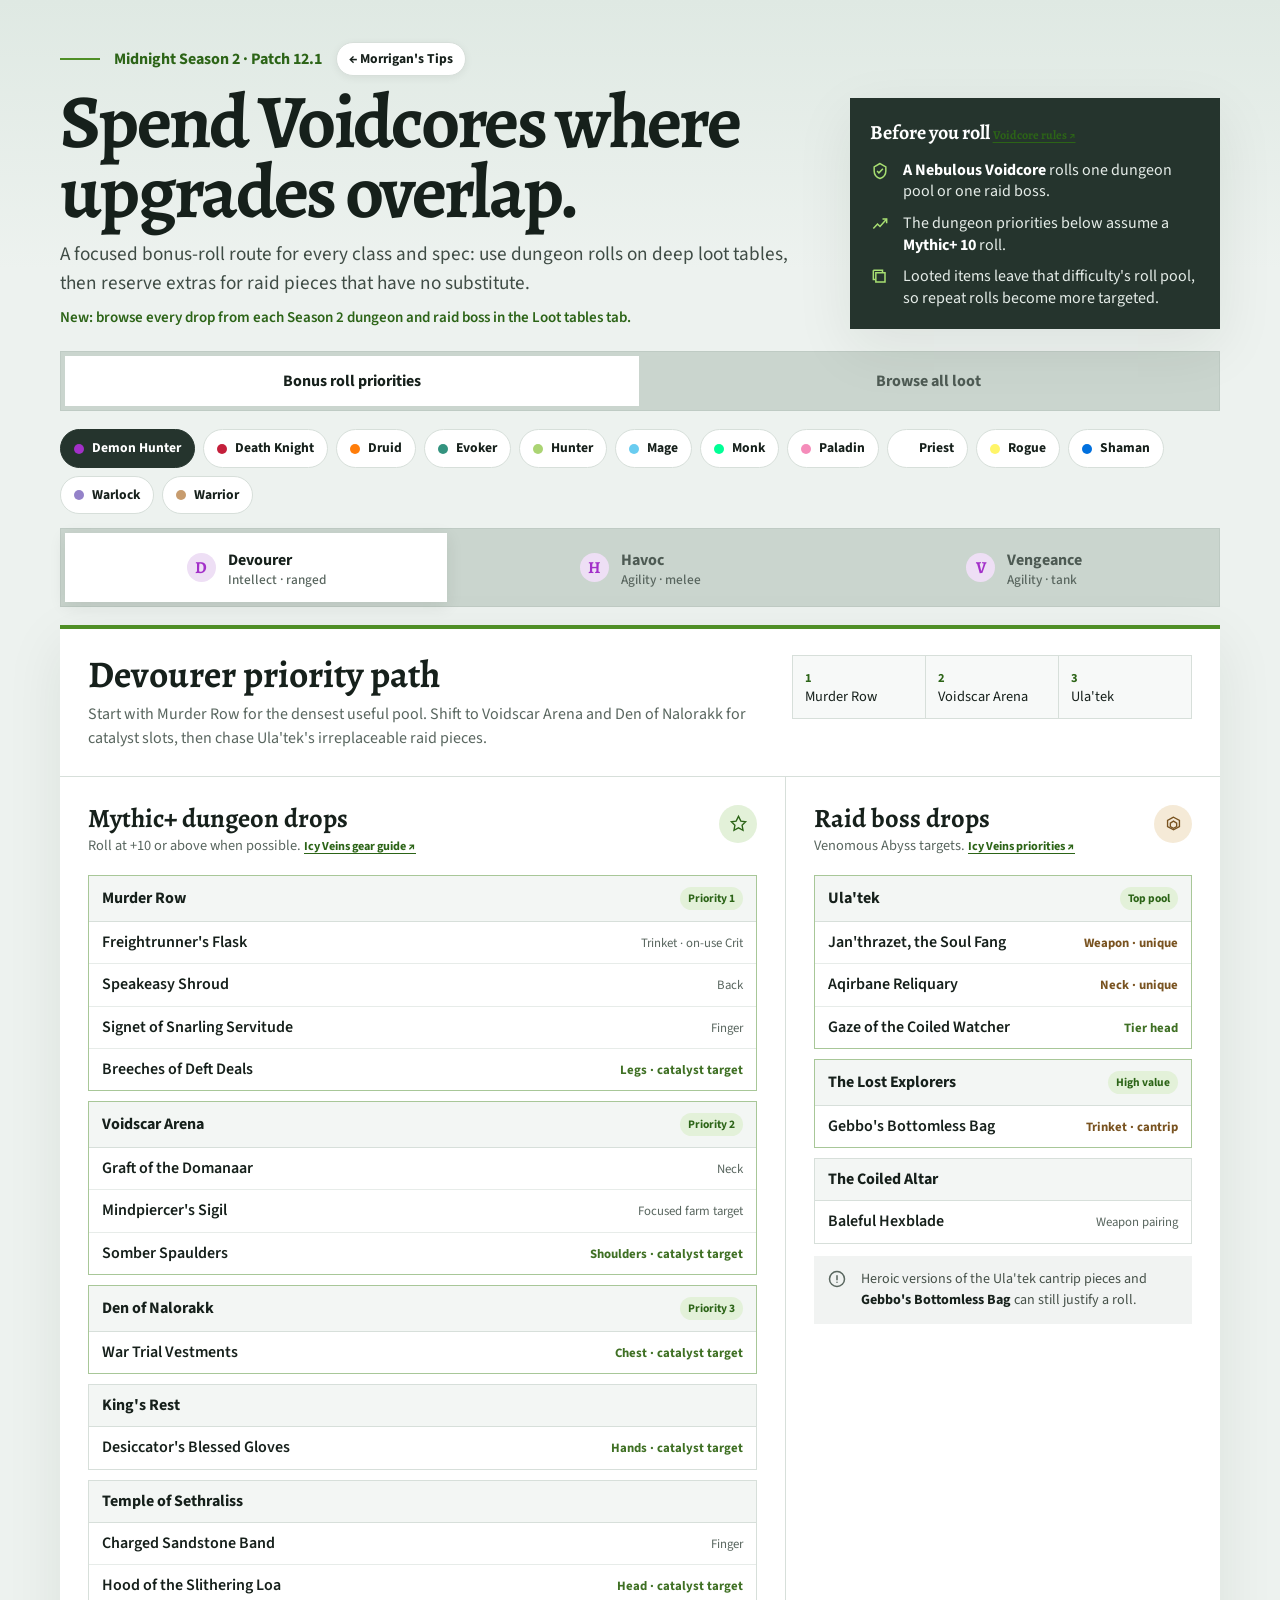
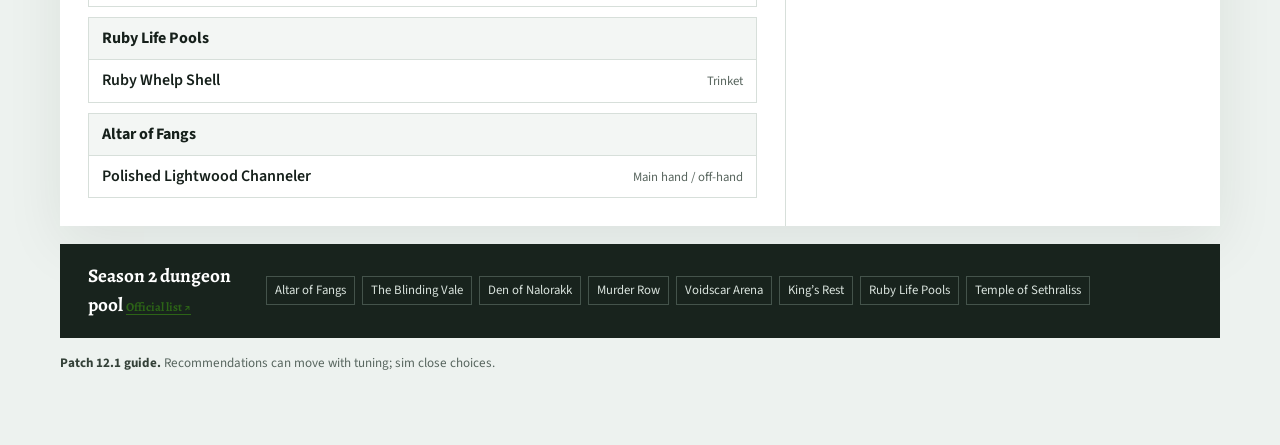
==== commit 31aeb7d4: "Fix class labels and hero copy on bonus-rolls page" ====
--- a/bonus-rolls.html
+++ b/bonus-rolls.html
@@ -166,7 +166,7 @@
       <div class="hero-copy">
         <div class="season-line"><span class="rule" aria-hidden="true"></span><span>Midnight Season 2 · Patch 12.1</span><a href="../index.html" class="back-link">← Morrigan's Tips</a></div>
         <h1 id="page-title">Spend Voidcores where upgrades overlap.</h1>
-        <p class="lede">A focused bonus-roll route for Demon Hunters: use dungeon rolls on deep loot tables, then reserve extras for raid pieces that have no substitute.</p>
+        <p class="lede">A focused bonus-roll route for every class and spec: use dungeon rolls on deep loot tables, then reserve extras for raid pieces that have no substitute.</p>
         <p class="loot-new-note">New: browse every drop from each Season 2 dungeon and raid boss in the Loot tables tab.</p>
       </div>
       <aside class="rules-card" aria-label="Bonus roll rules">
@@ -191,7 +191,7 @@
     </div>
     <script>
     (() => {
-      const SPEC_DATA = {"demon-hunter": {"name": "Demon Hunter","color": "#A330C9","pale": "#eedff5","specs": [{"id": "devourer","name": "Devourer","mark": "D","role": "Intellect · ranged","intro": "Start with Murder Row for the densest useful pool. Shift to Voidscar Arena and Den of Nalorakk for catalyst slots, then chase Ula'tek's irreplaceable raid pieces.","route": ["Murder Row","Voidscar Arena","Ula'tek"],"sources": {"mplus": {"label": "Icy Veins gear guide ↗","url": "https://www.icy-veins.com/wow/devourer-demon-hunter-pve-dps-gear-best-in-slot"},"raid": {"label": "Icy Veins priorities ↗","url": "https://www.icy-veins.com/wow/devourer-demon-hunter-pve-dps-gear-best-in-slot"}},"dungeons": [{"dungeon": "Murder Row","rank": "Priority 1","items": [{"name": "Freightrunner's Flask","note": "Trinket · on-use Crit","tag": null},{"name": "Speakeasy Shroud","note": "Back","tag": null},{"name": "Signet of Snarling Servitude","note": "Finger","tag": null},{"name": "Breeches of Deft Deals","note": "Legs · catalyst target","tag": "catalyst"}]},{"dungeon": "Voidscar Arena","rank": "Priority 2","items": [{"name": "Graft of the Domanaar","note": "Neck","tag": null},{"name": "Mindpiercer's Sigil","note": "Focused farm target","tag": null},{"name": "Somber Spaulders","note": "Shoulders · catalyst target","tag": "catalyst"}]},{"dungeon": "Den of Nalorakk","rank": "Priority 3","items": [{"name": "War Trial Vestments","note": "Chest · catalyst target","tag": "catalyst"}]},{"dungeon": "King's Rest","rank": null,"items": [{"name": "Desiccator's Blessed Gloves","note": "Hands · catalyst target","tag": "catalyst"}]},{"dungeon": "Temple of Sethraliss","rank": null,"items": [{"name": "Charged Sandstone Band","note": "Finger","tag": null},{"name": "Hood of the Slithering Loa","note": "Head · catalyst target","tag": "catalyst"}]},{"dungeon": "Ruby Life Pools","rank": null,"items": [{"name": "Ruby Whelp Shell","note": "Trinket","tag": null}]},{"dungeon": "Altar of Fangs","rank": null,"items": [{"name": "Polished Lightwood Channeler","note": "Main hand / off-hand","tag": null}]}],"raid": [{"boss": "Ula'tek","rank": "Top pool","items": [{"name": "Jan'thrazet, the Soul Fang","note": "Weapon · unique","tag": "unique"},{"name": "Aqirbane Reliquary","note": "Neck · unique","tag": "unique"},{"name": "Gaze of the Coiled Watcher","note": "Tier head","tag": "catalyst"}]},{"boss": "The Lost Explorers","rank": "High value","items": [{"name": "Gebbo's Bottomless Bag","note": "Trinket · cantrip","tag": "unique"}]},{"boss": "The Coiled Altar","rank": null,"items": [{"name": "Baleful Hexblade","note": "Weapon pairing","tag": null}]}],"noteOut": ["Heroic versions of the Ula'tek cantrip pieces and <strong>Gebbo's Bottomless Bag</strong> can still justify a roll."]},{"id": "havoc","name": "Havoc","mark": "H","role": "Agility · melee","intro": "Chase The Coiled Altar and Ula'tek first: Aman'muso with Zul'jin's Guillotine Technique is the signature weapon and trinket package. Backfill Murder Row and Voidscar Arena trinkets, then catalyst into the Abyssal Doomhound's 4-piece.","route": ["The Coiled Altar","Ula'tek","Murder Row"],"sources": {"mplus": {"label": "Icy Veins gear guide ↗","url": "https://www.icy-veins.com/wow/havoc-demon-hunter-pve-dps-gear-best-in-slot"},"raid": {"label": "Icy Veins priorities ↗","url": "https://www.icy-veins.com/wow/havoc-demon-hunter-pve-dps-gear-best-in-slot"}},"dungeons": [{"dungeon": "Murder Row","rank": "Priority 1","items": [{"name": "Freightrunner's Flask","note": "Trinket · on-use Agi","tag": null},{"name": "Resonant Bellowstone","note": "Trinket · passive","tag": null},{"name": "Signet of Snarling Servitude","note": "Finger","tag": null},{"name": "Speakeasy Shroud","note": "Back","tag": null}]},{"dungeon": "Voidscar Arena","rank": "Priority 2","items": [{"name": "Void Execution Mandate","note": "Trinket · on-use Agi","tag": null},{"name": "Graft of the Domanaar","note": "Neck","tag": null}]},{"dungeon": "King's Rest","rank": "Priority 3","items": [{"name": "Lustrous Golden Plumage","note": "Trinket · on-use Agi","tag": null},{"name": "Primal Dinomancer's Belt","note": "Waist","tag": null}]},{"dungeon": "The Blinding Vale","rank": null,"items": [{"name": "Thorntalon Edge","note": "Main hand","tag": null},{"name": "Sapling of the Dawnroot","note": "Trinket","tag": null},{"name": "Lightspire Core","note": "Trinket","tag": null}]},{"dungeon": "Temple of Sethraliss","rank": null,"items": [{"name": "Sand-Shined Snakeskin Sandals","note": "Boots","tag": null},{"name": "Charged Sandstone Band","note": "Finger","tag": null}]},{"dungeon": "Altar of Fangs","rank": null,"items": [{"name": "Vile Vial of Volatile Venom","note": "Trinket · on-use Agi","tag": null}]}],"raid": [{"boss": "The Coiled Altar","rank": "Priority 1","items": [{"name": "Aman'muso, Warlord's Vengeance","note": "Weapon · unique","tag": "unique"},{"name": "Zul'jin's Guillotine Technique","note": "Trinket · S-tier damage","tag": "unique"},{"name": "Sash of the Forlorn Vessel","note": "Waist","tag": null},{"name": "Silken Voodoo Drape","note": "Back","tag": null}]},{"boss": "Ula'tek","rank": "Priority 2","items": [{"name": "Aqirbane Reliquary","note": "Neck · unique","tag": "unique"},{"name": "Voracious Heart of Ula'tek","note": "Trinket · on-use Crit","tag": null},{"name": "Font of Venomous Rage","note": "Trinket · on-use Mastery","tag": null},{"name": "Gaze of the Coiled Watcher","note": "Tier head · catalyst target","tag": "catalyst"}]},{"boss": "Vashnik the Malignant","rank": null,"items": [{"name": "Vashnik's Sanguine Rancor","note": "Trinket","tag": null},{"name": "Vile Alchemist's Band","note": "Finger","tag": null}]},{"boss": "Sszorak","rank": null,"items": [{"name": "Venomous Boneglaive","note": "Off-hand","tag": null},{"name": "Apex Brute's Claw Ring","note": "Finger","tag": null}]},{"boss": "The Twin Fangs","rank": null,"items": [{"name": "Bespittled Slitherslippers","note": "Boots","tag": null}]},{"boss": "Entombed Sentinels","rank": null,"items": [{"name": "Keeper's Seething Core","note": "Trinket","tag": null}]},{"boss": "The Lost Explorers","rank": null,"items": [{"name": "Gebbo's Bottomless Bag","note": "Trinket","tag": null}]}],"noteOut": ["<strong>Spellbreaker's Warglaive</strong> is crafted, not a dungeon or raid drop, so it is outside every bonus-roll pool."]},{"id": "vengeance","name": "Vengeance","mark": "V","role": "Agility · tank","intro": "Farm Den of Nalorakk for the dungeon weapon package, then widen into Altar of Fangs and King's Rest. Save raid rolls for Aman'muso and Ula'tek's compact high-value pool.","route": ["Den of Nalorakk","Altar of Fangs","King's Rest"],"sources": {"mplus": {"label": "Method gear guide ↗","url": "https://www.method.gg/guides/vengeance-demon-hunter/gearing"},"raid": {"label": "Icy Veins priorities ↗","url": "https://www.icy-veins.com/wow/vengeance-demon-hunter-pve-tank-gear-best-in-slot"}},"dungeons": [{"dungeon": "Den of Nalorakk","rank": "Priority 1","items": [{"name": "Grim Harvest Gloves","note": "Main hand / off-hand","tag": null},{"name": "Yoke of the Charging Bear","note": "Neck","tag": null},{"name": "Scavenger's Spaulders","note": "Shoulders · catalyst target","tag": "catalyst"},{"name": "Arctic Explorer's Legwraps","note": "Feet","tag": null},{"name": "Pilfered Precious Band","note": "Finger","tag": null}]},{"dungeon": "Altar of Fangs","rank": "Priority 2","items": [{"name": "Spare Speaker's Hood","note": "Head · catalyst target","tag": "catalyst"},{"name": "Strand of Warding Fangs","note": "Neck","tag": null},{"name": "Band of the Amani Warlord","note": "Finger","tag": null}]},{"dungeon": "King's Rest","rank": "Priority 3","items": [{"name": "Breeches of the Sacred Hall","note": "Legs · catalyst target","tag": "catalyst"},{"name": "Ritual Binder's Ring","note": "Finger","tag": null}]},{"dungeon": "Murder Row","rank": null,"items": [{"name": "Freightrunner's Flask","note": "Trinket · on-use Crit","tag": null},{"name": "Resonant Bellowstone","note": "Trinket · passive Crit","tag": null}]},{"dungeon": "Voidscar Arena","rank": null,"items": [{"name": "Hide of Pestilence","note": "Chest · catalyst target","tag": "catalyst"}]},{"dungeon": "Ruby Life Pools","rank": null,"items": [{"name": "Subjugator's Chilling Grips","note": "Hands · catalyst target","tag": "catalyst"}]},{"dungeon": "The Blinding Vale","rank": null,"items": [{"name": "Rootwalker Harness","note": "Waist","tag": null}]}],"raid": [{"boss": "The Coiled Altar","rank": "Priority 1","items": [{"name": "Aman'muso, Warlord's Vengeance","note": "Weapon · unique","tag": "unique"}]},{"boss": "Ula'tek","rank": "Priority 2","items": [{"name": "Gaze of the Coiled Watcher","note": "Tier head","tag": "catalyst"},{"name": "Aqirbane Reliquary","note": "Neck · unique","tag": "unique"},{"name": "Voracious Heart of Ula'tek","note": "Trinket · unique","tag": "unique"}]},{"boss": "Entombed Sentinels","rank": null,"items": [{"name": "Keeper's Seething Core","note": "Only long-term target","tag": "unique"}]},{"boss": "Sszorak","rank": null,"items": [{"name": "Apex Brute's Claw Ring","note": "Only long-term target","tag": "unique"}]}],"noteOut": ["<strong>Silvermoon Agent's Utility Belt</strong> is crafted, not a dungeon drop, so it is outside every bonus-roll pool.","<strong>Best use of extra cores:</strong> raid-only weapons and compact boss pools. Aman'muso is the strongest weapon target this season."]}]},"druid": {"classId": "druid","className": "Druid","specs": [{"id": "balance","name": "Balance","role": "Intellect · ranged","sources": {"mplus": {"label": "Icy Veins gear guide ↗","url": "https://www.icy-veins.com/wow/balance-druid-pve-dps-gear-best-in-slot"},"raid": {"label": "Method gearing guide ↗","url": "https://www.method.gg/guides/balance-druid/gearing"}},"intro": "Bonus-roll Ula'tek first for the double-socketed Aqirbane Reliquary and the Jan'thrazet main hand, then farm Altar of Fangs for the S-tier on-use Vile Vial of Volatile Venom; catalyst your helm, shoulders, chest, gloves, and legs, prioritizing optimal-stat off-pieces from dungeons and late raid bosses.","route": ["Ula'tek","Altar of Fangs","The Lost Explorers"],"dungeons": [{"dungeon": "Altar of Fangs","rank": "Priority 1","items": [{"name": "Vile Vial of Volatile Venom","note": "Trinket · on-use Intellect","tag": null}]},{"dungeon": "Murder Row","rank": "Priority 2","items": [{"name": "Freightrunner's Flask","note": "Trinket · on-use alt","tag": null},{"name": "Breeches of Deft Deals","note": "Legs · catalyst target","tag": "catalyst"},{"name": "Speakeasy Shroud","note": "Cloak","tag": null},{"name": "Vilefiend's Guise","note": "Head (M+ tier slot)","tag": null}]},{"dungeon": "Voidscar Arena","rank": "Priority 3","items": [{"name": "Graft of the Domanaar","note": "Neck (M+ option)","tag": null},{"name": "Somber Spaulders","note": "Shoulders · catalyst target","tag": "catalyst"},{"name": "Sickening Signet of Atroxus","note": "Ring","tag": null},{"name": "Mindpiercer's Sigil","note": "Trinket","tag": null}]},{"dungeon": "Temple of Sethraliss","rank": null,"items": [{"name": "Grips of Electrified Defense","note": "Gloves · catalyst target","tag": "catalyst"},{"name": "Sand-Shined Snakeskin Sandals","note": "Feet","tag": null},{"name": "Charged Sandstone Band","note": "Ring","tag": null},{"name": "Whirling Dervish Sash","note": "Waist","tag": null}]},{"dungeon": "Den of Nalorakk","rank": null,"items": [{"name": "War Trial Vestments","note": "Chest · catalyst target","tag": "catalyst"}]},{"dungeon": "The Blinding Vale","rank": null,"items": [{"name": "Lightspire Core","note": "Trinket · passive option","tag": null},{"name": "Rootwarden Wraps","note": "Wrist","tag": null},{"name": "Lightwarden's Bind","note": "Ring","tag": null}]},{"dungeon": "King's Rest","rank": null,"items": [{"name": "Cloak of the Restless Tribes","note": "Cloak (M+ option)","tag": null}]}],"raid": [{"boss": "Ula'tek","rank": "Priority 1","items": [{"name": "Aqirbane Reliquary","note": "Neck · double socket + proc","tag": "unique"},{"name": "Jan'thrazet, the Soul Fang","note": "Main hand · bonus roll first","tag": null},{"name": "Gaze of the Coiled Watcher","note": "Helm · special effect kept","tag": "catalyst"}]},{"boss": "The Lost Explorers","rank": "Priority 2","items": [{"name": "Gebbo's Bottomless Bag","note": "Trinket · passive S-tier","tag": null}]},{"boss": "The Coiled Altar","rank": "Priority 3","items": [{"name": "Coiled Hex Legguards","note": "Legs · catalyst target","tag": "catalyst"},{"name": "Sash of the Forlorn Vessel","note": "Waist","tag": null},{"name": "Silken Voodoo Drape","note": "Cloak","tag": null},{"name": "Hex Lord's Dooming Idol","note": "Trinket","tag": null}]},{"boss": "Vashnik the Malignant","rank": null,"items": [{"name": "Frothing Venom Spaulders","note": "Shoulders · catalyst target","tag": "catalyst"},{"name": "Vile Alchemist's Band","note": "Ring","tag": null}]},{"boss": "Sszorak","rank": null,"items": [{"name": "Ruthless Slaughtergrips","note": "Gloves · catalyst target","tag": "catalyst"},{"name": "Apex Brute's Claw Ring","note": "Ring","tag": null}]},{"boss": "Nek'zali the Soulcoiler","rank": null,"items": [{"name": "Vestment of the Awakening","note": "Chest · catalyst target","tag": "catalyst"},{"name": "Restless Spirit Shackles","note": "Wrist","tag": null}]},{"boss": "Entombed Sentinels","rank": null,"items": [{"name": "Spine of the Hissing Abyss","note": "Off hand","tag": null}]},{"boss": "The Twin Fangs","rank": null,"items": [{"name": "Bespittled Slitherslippers","note": "Feet","tag": null}]}],"noteOut": "Crafted items stay strong: Silvermoon Agent's Deflectors (wrist), Silvermoon Agent's Sneakers (feet), and the Aln'hara Lantern off hand are BiS in both guides, with Arcanoweave Lining the go-to embellishment for non-weapon slots. Icy Veins warns that Venomous Abyss cantrips/embellishments changed <24h before S2 launch, so hold off on Day-1 crafts until recommendations settle."},{"id": "feral","name": "Feral","role": "Agility · melee","sources": {"mplus": {"label": "Icy Veins gear guide ↗","url": "https://www.icy-veins.com/wow/feral-druid-pve-dps-gear-best-in-slot"},"raid": {"label": "Method gearing guide ↗","url": "https://www.method.gg/guides/feral-druid/gearing"}},"intro": "Feral's chase loot is heavily raid-driven: roll Nebulous Voidcores on Ula'tek (weapon, best on-use trinket, cantrip neck) and The Coiled Altar (second trinket, belt, cloak), and farm Murder Row plus Den of Nalorakk for the strongest M+ pieces and catalyst inputs.","route": ["Ula'tek","The Coiled Altar","Murder Row"],"dungeons": [{"dungeon": "Murder Row","rank": "Priority 1","items": [{"name": "Pendant of Malefic Fury","note": "Neck · M+ BiS neck","tag": null},{"name": "Gauntlets of Fevered Defense","note": "Gloves · catalyst target","tag": "catalyst"},{"name": "Vilefiend's Guise","note": "Helm · catalyst target","tag": "catalyst"},{"name": "Breeches of Deft Deals","note": "Legs · catalyst target","tag": "catalyst"},{"name": "Resonant Bellowstone","note": "Trinket · passive stat proc","tag": null}]},{"dungeon": "Den of Nalorakk","rank": "Priority 2","items": [{"name": "Victor's Flashfrozen Blade","note": "Two-hand · small loot pool","tag": null},{"name": "War Trial Vestments","note": "Chest · catalyst target","tag": "catalyst"}]},{"dungeon": "King's Rest","rank": "Priority 3","items": [{"name": "Lustrous Golden Plumage","note": "Trinket · on-use Agility","tag": null}]},{"dungeon": "Voidscar Arena","rank": null,"items": [{"name": "Sickening Signet of Atroxus","note": "Finger · BiS ring","tag": null},{"name": "Somber Spaulders","note": "Shoulders · catalyst target","tag": "catalyst"}]},{"dungeon": "Altar of Fangs","rank": null,"items": [{"name": "Toxin-Coated Warstaff","note": "Two-hand · weapon alternative","tag": null},{"name": "Vile Vial of Volatile Venom","note": "Trinket · on-use Agility","tag": null}]},{"dungeon": "The Blinding Vale","rank": null,"items": [{"name": "Bloodthorn Burnous","note": "Back · M+ BiS cloak","tag": null},{"name": "Sapling of the Dawnroot","note": "Trinket · passive proc","tag": null},{"name": "Lightspire Core","note": "Trinket · passive Mastery","tag": null}]},{"dungeon": "Temple of Sethraliss","rank": null,"items": [{"name": "Charged Sandstone Band","note": "Finger · M+ BiS ring","tag": null}]}],"raid": [{"boss": "Ula'tek","rank": "Priority 1","items": [{"name": "Abyssal Broodfiend's Bardiche","note": "Two-hand · cantrip Mastery","tag": "unique"},{"name": "Voracious Heart of Ula'tek","note": "Trinket · on-use Agility","tag": "unique"},{"name": "Aqirbane Reliquary","note": "Neck · cantrip Crit","tag": "unique"},{"name": "Gaze of the Coiled Watcher","note": "Helm · cantrip + catalyst target","tag": "catalyst"}]},{"boss": "The Coiled Altar","rank": "Priority 2","items": [{"name": "Zul'jin's Guillotine Technique","note": "Trinket · single-target damage","tag": "unique"},{"name": "Coiled Hex Legguards","note": "Legs · catalyst target","tag": "catalyst"},{"name": "Sash of the Forlorn Vessel","note": "Waist · high item level","tag": null},{"name": "Silken Voodoo Drape","note": "Back · high item level","tag": null}]},{"boss": "The Lost Explorers","rank": "Priority 3","items": [{"name": "Gebbo's Bottomless Bag","note": "Trinket · passive stat bag","tag": null}]},{"boss": "Nek'zali the Soulcoiler","rank": null,"items": [{"name": "Vestment of the Awakening","note": "Chest · catalyst target","tag": "catalyst"}]},{"boss": "Vashnik the Malignant","rank": null,"items": [{"name": "Vile Alchemist's Band","note": "Finger · BiS ring","tag": null},{"name": "Vashnik's Sanguine Rancor","note": "Trinket · on-use, B-tier","tag": null}]},{"boss": "Sszorak","rank": null,"items": [{"name": "Ruthless Slaughtergrips","note": "Hands · catalyst target","tag": "catalyst"}]},{"boss": "Entombed Sentinels","rank": null,"items": [{"name": "Keeper's Seething Core","note": "Trinket · passive, A-tier","tag": null}]}],"noteOut": "Craft Silvermoon Agent's Deflectors (bracers) with the Arcanoweave Lining embellishment and use Thalassian Missive of the Feverflare for Haste/Mastery; do NOT craft a weapon — the Ula'tek weapon comes soon enough via Voidcores/raid. 4-piece tier is the first priority; S2 Catalyst keeps the input item's stats and cantrips, so catalyze the strongest pieces listed above."},{"id": "guardian","name": "Guardian","role": "Agility · tank","sources": {"mplus": {"label": "Icy Veins gear guide ↗","url": "https://www.icy-veins.com/wow/guardian-druid-pve-tank-gear-best-in-slot"},"raid": {"label": "Method gearing guide ↗","url": "https://www.method.gg/guides/guardian-druid/gearing"}},"intro": "Dump bonus rolls into Ula'tek first — cantrip weapon, cantrip head, double-socket neck and on-use trinket — then The Coiled Altar for Zul'jin's trinket and belt/legs, and run Altar of Fangs for the best M+ on-use trinket (Vile Vial of Volatile Venom).","route": ["Ula'tek","Altar of Fangs","The Coiled Altar"],"dungeons": [{"dungeon": "Altar of Fangs","rank": "Priority 1","items": [{"name": "Vile Vial of Volatile Venom","note": "Trinket · best M+ on-use","tag": null},{"name": "Band of the Amani Warlord","note": "Finger · strong M+ ring","tag": null},{"name": "Spare Speaker's Hood","note": "Tier head · catalyst target","tag": "catalyst"}]},{"dungeon": "Den of Nalorakk","rank": "Priority 2","items": [{"name": "Yoke of the Charging Bear","note": "Neck · M+ BiS neck","tag": null},{"name": "War Trial Vestments","note": "Tier chest · catalyst target","tag": "catalyst"},{"name": "Arctic Explorer's Legwraps","note": "Feet · M+ BiS boots","tag": null},{"name": "Permafrost Essence","note": "Trinket · crit stat stick","tag": null}]},{"dungeon": "Murder Row","rank": "Priority 3","items": [{"name": "Gauntlets of Fevered Defense","note": "Tier gloves · catalyst target","tag": "catalyst"},{"name": "Freightrunner's Flask","note": "Trinket · 1.5min on-use","tag": null},{"name": "Resonant Bellowstone","note": "Trinket · passive crit stick","tag": null}]},{"dungeon": "Voidscar Arena","rank": null,"items": [{"name": "Somber Spaulders","note": "Tier shoulders · catalyst target","tag": "catalyst"},{"name": "Tumor of the Swarm","note": "Trinket · passive damage","tag": null}]},{"dungeon": "King's Rest","rank": null,"items": [{"name": "Ritual Binder's Ring","note": "Finger · strong M+ ring","tag": null},{"name": "Cloak of the Restless Tribes","note": "Back · M+ BiS cloak","tag": null},{"name": "Primal Dinomancer's Belt","note": "Waist · M+ BiS belt","tag": null},{"name": "Breeches of the Sacred Hall","note": "Legs · M+ legs","tag": null}]},{"dungeon": "Temple of Sethraliss","rank": null,"items": [{"name": "Twin-Strike Polearm","note": "Two-hand · best M+ weapon","tag": null}]}],"raid": [{"boss": "Ula'tek","rank": "Priority 1","items": [{"name": "Abyssal Broodfiend's Bardiche","note": "Two-hand · cantrip BiS","tag": "unique"},{"name": "Gaze of the Coiled Watcher","note": "Tier head · cantrip","tag": "catalyst"},{"name": "Aqirbane Reliquary","note": "Neck · double-socket cantrip","tag": "unique"},{"name": "Voracious Heart of Ula'tek","note": "Trinket · on-use Agility","tag": null},{"name": "Font of Venomous Rage","note": "Trinket · 4min CD damage","tag": null}]},{"boss": "The Coiled Altar","rank": "Priority 2","items": [{"name": "Zul'jin's Guillotine Technique","note": "Trinket · best raid DPS","tag": null},{"name": "Sash of the Forlorn Vessel","note": "Waist · BiS belt","tag": null},{"name": "Coiled Hex Legguards","note": "Legs · BiS legs","tag": null},{"name": "Silken Voodoo Drape","note": "Back · BiS cloak","tag": null}]},{"boss": "Entombed Sentinels","rank": "Priority 3","items": [{"name": "Keeper's Seething Core","note": "Trinket · haste stat stick","tag": null}]},{"boss": "The Lost Explorers","rank": null,"items": [{"name": "Gebbo's Bottomless Bag","note": "Trinket · rotating stat proc","tag": null}]},{"boss": "Vashnik the Malignant","rank": null,"items": [{"name": "Vashnik's Sanguine Rancor","note": "Trinket · A-tier option","tag": null}]},{"boss": "Sszorak","rank": null,"items": [{"name": "Apex Brute's Claw Ring","note": "Finger · BiS ring","tag": null}]}],"noteOut": "A max-item-level craft can technically be optimal in two non-tier slots with custom stats plus an embellishment (Arcanoweave Lining or Adorned Fang); early in the season a crafted weapon with Darkmoon Sigil: Hunt fills the Myth-track weapon gap, but Icy Veins cautioned against day-1 crafts after last-minute cantrip/embellishment changes."},{"id": "restoration","name": "Restoration","role": "Intellect · healer","sources": {"mplus": {"label": "Method gearing guide ↗","url": "https://www.method.gg/guides/restoration-druid/gearing"},"raid": {"label": "Method gearing guide ↗","url": "https://www.method.gg/guides/restoration-druid/gearing"}},"intro": "Spend bonus rolls first on Ula'tek for Jan'thrazet, the Soul Fang and the tier helm, then on The Coiled Altar for tier legs, belt and cloak. In Mythic+ farm Den of Nalorakk for the tier chest and Temple of Sethraliss for the two-hand staff.","route": ["Ula'tek","The Coiled Altar","Den of Nalorakk"],"dungeons": [{"dungeon": "Den of Nalorakk","rank": "Priority 1","items": [{"name": "War Trial Vestments","note": "Tier chest · catalyst target","tag": "catalyst"}]},{"dungeon": "Temple of Sethraliss","rank": "Priority 2","items": [{"name": "Staff of the Lightning Serpent","note": "Two hand","tag": null}]},{"dungeon": "Voidscar Arena","rank": "Priority 3","items": [{"name": "Sickening Signet of Atroxus","note": "Finger","tag": null}]}],"raid": [{"boss": "Ula'tek","rank": "Priority 1","items": [{"name": "Jan'thrazet, the Soul Fang","note": "Main hand","tag": "unique"},{"name": "Gaze of the Coiled Watcher","note": "Tier helm · catalyst target","tag": "catalyst"},{"name": "Slumbering Coil Curio","note": "Universal tier token","tag": null}]},{"boss": "The Coiled Altar","rank": "Priority 2","items": [{"name": "Coiled Hex Legguards","note": "Tier legs · catalyst target","tag": "catalyst"},{"name": "Sash of the Forlorn Vessel","note": "Waist","tag": null},{"name": "Silken Voodoo Drape","note": "Cloak","tag": null}]},{"boss": "Nek'zali the Soulcoiler","rank": "Priority 3","items": [{"name": "Soulcoiler Ritual Vessel","note": "Trinket · on-use shield","tag": null}]},{"boss": "The Twin Fangs","rank": null,"items": [{"name": "Amulet of the Twin Fangs","note": "Neck · unique","tag": "unique"}]},{"boss": "Entombed Sentinels","rank": null,"items": [{"name": "Spine of the Hissing Abyss","note": "Off hand","tag": null}]},{"boss": "Vashnik the Malignant","rank": null,"items": [{"name": "Vile Alchemist's Band","note": "Finger","tag": null}]}],"noteOut": "BiS crafted pieces: Silvermoon Agent's Mantle (shoulders, embellished with Arcanoweave Lining — worst loot slot, goes crafted) plus Silvermoon Agent's Deflectors (wrists), and the Aln'hara Lantern off hand with Darkmoon Sigil: Hunt if Jan'thrazet doesn't drop, otherwise the Aln'hara Cane weapon. Use Spark of Tides to recraft/upgrade. S2 Catalyst retains secondary stats and special effects — catalyze Haste/Mastery leather pieces and avoid Crit."}],"color": "#FF7D0A"},"monk": {"classId": "monk","className": "Monk","specs": [{"id": "brewmaster","name": "Brewmaster","role": "Agility · tank","sources": {"mplus": {"label": "Icy Veins gear guide ↗","url": "https://www.icy-veins.com/wow/brewmaster-monk-pve-tank-gear-best-in-slot"},"raid": {"label": "Method gearing guide ↗","url": "https://www.method.gg/guides/brewmaster-monk/gearing"}},"intro": "Spend Heroic Nebulous Voidcores (bonus rolls) on Ula'tek until you have a Myth-track Abyssal Broodfiend's Bardiche, Aqirbane Reliquary, and the S-tier trinkets; then farm Ruby Life Pools for the two catalyst pieces and Voidscar Arena for the S-tier Tumor of the Swarm.","route": ["Ula'tek","Ruby Life Pools","The Coiled Altar"],"dungeons": [{"dungeon": "Ruby Life Pools","rank": "Priority 1","items": [{"name": "Crown of Roaring Storms","note": "Helm · catalyst target","tag": "catalyst"},{"name": "Subjugator's Chilling Grips","note": "Hands · catalyst target","tag": "catalyst"}]},{"dungeon": "Voidscar Arena","rank": "Priority 2","items": [{"name": "Tumor of the Swarm","note": "Trinket · hybrid S tier","tag": null},{"name": "Graft of the Domanaar","note": "Neck","tag": null},{"name": "Hide of Pestilence","note": "Chest · catalyst target","tag": "catalyst"}]},{"dungeon": "The Blinding Vale","rank": "Priority 3","items": [{"name": "Rootwalker Harness","note": "Waist","tag": null},{"name": "Branch of Pride","note": "Two-hand weapon","tag": null}]},{"dungeon": "Murder Row","rank": null,"items": [{"name": "Resonant Bellowstone","note": "Trinket · crit stat stick","tag": null},{"name": "Speakeasy Shroud","note": "Cloak","tag": null}]},{"dungeon": "King's Rest","rank": null,"items": [{"name": "Lustrous Golden Plumage","note": "Trinket · on-use Versatility","tag": null},{"name": "Cloak of the Restless Tribes","note": "Cloak","tag": null},{"name": "Goldfeather Boots","note": "Feet","tag": null},{"name": "Kula's Butchering Wristwraps","note": "Wrist","tag": null}]},{"dungeon": "Temple of Sethraliss","rank": null,"items": [{"name": "Tiny Electromental in a Jar","note": "Trinket · passive A tier","tag": null},{"name": "Jade Ophidian Band","note": "Finger","tag": null},{"name": "Leggings of the Galeforce Viper","note": "Legs · catalyst target","tag": null}]},{"dungeon": "Den of Nalorakk","rank": null,"items": [{"name": "Pilfered Precious Band","note": "Finger · BiS ring","tag": null}]}],"raid": [{"boss": "Ula'tek","rank": "Priority 1","items": [{"name": "Abyssal Broodfiend's Bardiche","note": "Two-hand · BiS weapon","tag": null},{"name": "Aqirbane Reliquary","note": "Neck · unique double-socket","tag": "unique"},{"name": "Voracious Heart of Ula'tek","note": "Trinket · on-use S tier","tag": null},{"name": "Font of Venomous Rage","note": "Trinket · on-use nuke S tier","tag": null},{"name": "Gaze of the Coiled Watcher","note": "Helm · catalyst at 344","tag": "catalyst"}]},{"boss": "The Coiled Altar","rank": "Priority 2","items": [{"name": "Zul'jin's Guillotine Technique","note": "Trinket · passive S tier","tag": null},{"name": "Silken Voodoo Drape","note": "Cloak","tag": null},{"name": "Sash of the Forlorn Vessel","note": "Waist","tag": null},{"name": "Coiled Hex Legguards","note": "Legs · catalyst at 344","tag": "catalyst"}]},{"boss": "Vashnik the Malignant","rank": "Priority 3","items": [{"name": "Frothing Venom Spaulders","note": "Shoulders · catalyst target","tag": "catalyst"},{"name": "Vashnik's Sanguine Rancor","note": "Trinket · passive A tier","tag": null}]},{"boss": "Sszorak","rank": null,"items": [{"name": "Apex Brute's Claw Ring","note": "Finger","tag": null},{"name": "Ruthless Slaughtergrips","note": "Hands · catalyst target","tag": "catalyst"}]},{"boss": "Nek'zali the Soulcoiler","rank": null,"items": [{"name": "Restless Spirit Shackles","note": "Wrist","tag": null}]}],"noteOut": "Craft Blood Knight's Impetus (crafted 2H weapon) as your first or early craft and use it until the Bardiche drops; Loa Worshiper's Band (Jewelcrafting ring) and Silvermoon Agent's Deflectors (bracers with Stabilizing Gemstone Bandolier) are the best embellishment pair. Method's first craft priority is Blood Knight's Impetus with Darkmoon Sigil: Hunt, then Masterwork Sin'dorei Band with Polished Ammolite, then Silvermoon Agent's Sneakers with Stabilizing Gemstone Bandolier."},{"id": "mistweaver","name": "Mistweaver","role": "Intellect · healer","sources": {"mplus": {"label": "Method gearing guide ↗","url": "https://www.method.gg/guides/mistweaver-monk/gearing"},"raid": {"label": "Icy Veins gear guide ↗","url": "https://www.icy-veins.com/wow/mistweaver-monk-pve-healing-gear-best-in-slot"}},"intro": "Top priority: use Nebulous Voidcore bonus rolls on Heroic Ula'tek until you have both cantrip items (Aqirbane Reliquary neck and Gaze of the Coiled Watcher tier helm; Ula'tek also drops the Slumbering Coil Curio tier token). Key M+ farms are Altar of Fangs (neck, catalyst shoulders, trinket) and Den of Nalorakk (neck, boots), with Nek'zali the Soulcoiler's on-use absorb trinket as the other marquee raid item.","route": ["Ula'tek","Altar of Fangs","Den of Nalorakk"],"dungeons": [{"dungeon": "Altar of Fangs","rank": "Priority 1","items": [{"name": "Strand of Warding Fangs","note": "Neck · bonus roll target","tag": null},{"name": "Snakeskin Spaulders","note": "Shoulders · catalyst target","tag": "catalyst"},{"name": "Vile Vial of Volatile Venom","note": "Trinket","tag": null},{"name": "Spare Speaker's Hood","note": "Helm","tag": null},{"name": "Band of the Amani Warlord","note": "Finger","tag": null}]},{"dungeon": "Den of Nalorakk","rank": "Priority 2","items": [{"name": "Yoke of the Charging Bear","note": "Neck","tag": null},{"name": "Arctic Explorer's Legwraps","note": "Feet","tag": null}]},{"dungeon": "Murder Row","rank": "Priority 3","items": [{"name": "Nibbles' Training Rod","note": "Main hand","tag": null},{"name": "Gauntlets of Fevered Defense","note": "Hands","tag": null}]},{"dungeon": "Voidscar Arena","rank": null,"items": [{"name": "Somber Spaulders","note": "Shoulders · catalyst target","tag": "catalyst"},{"name": "Hide of Pestilence","note": "Chest","tag": null}]},{"dungeon": "King's Rest","rank": null,"items": [{"name": "Primal Dinomancer's Belt","note": "Waist","tag": null},{"name": "Breeches of the Sacred Hall","note": "Legs","tag": null},{"name": "Ritual Binder's Ring","note": "Finger","tag": null}]},{"dungeon": "Ruby Life Pools","rank": null,"items": [{"name": "Fireproof Drape","note": "Cloak","tag": null}]},{"dungeon": "The Blinding Vale","rank": null,"items": [{"name": "Seed of Radiant Hope","note": "Trinket · emergency heal","tag": null}]}],"raid": [{"boss": "Ula'tek","rank": "Priority 1","items": [{"name": "Aqirbane Reliquary","note": "Neck · final boss","tag": "unique"},{"name": "Gaze of the Coiled Watcher","note": "Tier helm · catalyst target","tag": "catalyst"}]},{"boss": "Nek'zali the Soulcoiler","rank": "Priority 2","items": [{"name": "Soulcoiler Ritual Vessel","note": "Trinket · on-use absorb","tag": "unique"},{"name": "Vestment of the Awakening","note": "Tier chest · catalyst target","tag": "catalyst"},{"name": "Restless Spirit Shackles","note": "Wrist","tag": null},{"name": "Amani Summoning Shawl","note": "Cloak","tag": null}]},{"boss": "Sszorak","rank": null,"items": [{"name": "Apex Brute's Claw Ring","note": "Finger","tag": null},{"name": "Ruthless Slaughtergrips","note": "Hands","tag": null}]},{"boss": "Vashnik the Malignant","rank": null,"items": [{"name": "Venomancer's Winged Channeler","note": "Main hand","tag": null},{"name": "Frothing Venom Spaulders","note": "Shoulders","tag": null}]},{"boss": "The Twin Fangs","rank": null,"items": [{"name": "Bespittled Slitherslippers","note": "Feet","tag": null}]}],"noteOut": "Method recommends crafted BiS weapon Aln'hara Cane (2H staff, Crit/Haste) with Darkmoon Sigil: Hunt embellishment; Icy Veins warns to hold day-1 crafts because many cantrips/embellishments changed right before Season 2. Best catalyst targets retain their original stats: shoulders (Somber Spaulders, Voidscar Arena), chest (Vestment of the Awakening, Nek'zali), helm (Gaze of the Coiled Watcher, Ula'tek)."},{"id": "windwalker","name": "Windwalker","role": "Agility · melee","sources": {"mplus": {"label": "Icy Veins gear guide ↗","url": "https://www.icy-veins.com/wow/windwalker-monk-pve-dps-gear-best-in-slot"},"raid": {"label": "Method gearing guide ↗","url": "https://www.method.gg/guides/windwalker-monk/gearing"}},"intro": "Ula'tek is the overwhelming bonus-roll target: the unique double-socket Aqirbane Reliquary, the BiS on-use Voracious Heart of Ula'tek, and the 2H Abyssal Broodfiend's Bardiche all drop there. Farm Murder Row for the catalyst helm, on-use trinket, and neck; hit Altar of Fangs for the BiS on-use Vile Vial of Volatile Venom.","route": ["Ula'tek","Murder Row","Altar of Fangs"],"dungeons": [{"dungeon": "Murder Row","rank": "Priority 1","items": [{"name": "Vilefiend's Guise","note": "Head · tier, catalyst target","tag": "catalyst"},{"name": "Pendant of Malefic Fury","note": "Neck","tag": null},{"name": "Breeches of Deft Deals","note": "Legs","tag": null},{"name": "Freightrunner's Flask","note": "Trinket · on-use Agility","tag": null}]},{"dungeon": "Altar of Fangs","rank": "Priority 2","items": [{"name": "Vile Vial of Volatile Venom","note": "Trinket · on-use Agility","tag": null}]},{"dungeon": "The Blinding Vale","rank": "Priority 3","items": [{"name": "Lightspire Core","note": "Trinket · passive","tag": null},{"name": "Sapling of the Dawnroot","note": "Trinket · passive","tag": null},{"name": "Bloodthorn Burnous","note": "Cloak","tag": null}]},{"dungeon": "Voidscar Arena","rank": null,"items": [{"name": "Sickening Signet of Atroxus","note": "Ring","tag": null}]},{"dungeon": "Temple of Sethraliss","rank": null,"items": [{"name": "Charged Sandstone Band","note": "Ring","tag": null},{"name": "Whirling Dervish Sash","note": "Belt","tag": null}]},{"dungeon": "Den of Nalorakk","rank": null,"items": [{"name": "Victor's Flashfrozen Blade","note": "One-handed weapon","tag": null}]}],"raid": [{"boss": "Ula'tek","rank": "Priority 1","items": [{"name": "Aqirbane Reliquary","note": "Neck · unique, double-socket cantrip","tag": "unique"},{"name": "Voracious Heart of Ula'tek","note": "Trinket · on-use Agility","tag": null},{"name": "Abyssal Broodfiend's Bardiche","note": "Two-handed polearm","tag": null},{"name": "Gaze of the Coiled Watcher","note": "Head · tier, catalyst","tag": "catalyst"}]},{"boss": "The Coiled Altar","rank": "Priority 2","items": [{"name": "Zul'jin's Guillotine Technique","note": "Trinket · passive, best ST","tag": null},{"name": "Silken Voodoo Drape","note": "Cloak","tag": null},{"name": "Coiled Hex Legguards","note": "Legs · tier, catalyst target","tag": "catalyst"},{"name": "Sash of the Forlorn Vessel","note": "Belt","tag": null}]},{"boss": "The Lost Explorers","rank": "Priority 3","items": [{"name": "Gebbo's Bottomless Bag","note": "Trinket · passive, AoE","tag": null}]},{"boss": "Vashnik the Malignant","rank": null,"items": [{"name": "Vile Alchemist's Band","note": "Ring","tag": null}]}],"noteOut": "Crafted BiS pieces are Silvermoon Agent's Deflectors (wrists) and Silvermoon Agent's Sneakers (boots) with Arcanoweave Lining; a crafted 2H weapon is not worth it since Abyssal Broodfiend's Bardiche and Toxin-Coated Warstaff are bonus-roll/farmable. Icy Veins flags S2 crafted/recommended items as in flux pending last-minute embellishment changes — hold early crafts."}],"color": "#00FF96"},"evoker": {"classId": "evoker","className": "Evoker","specs": [{"id": "augmentation","name": "Augmentation","role": "Intellect · ranged","sources": {"mplus": {"label": "Icy Veins gear guide ↗","url": "https://www.icy-veins.com/wow/augmentation-evoker-pve-dps-gear-best-in-slot"},"raid": {"label": "Icy Veins gear guide ↗","url": "https://www.icy-veins.com/wow/augmentation-evoker-pve-dps-gear-best-in-slot"}},"intro": "Icy Veins recommends spending the first three Nebulous Voidcores on Heroic Ula'tek (in Preservation loot spec) to secure all three cantrip items. For dungeons, farm Temple of Sethraliss first, then Voidscar Arena and Murder Row.","route": ["Temple of Sethraliss","Voidscar Arena","Murder Row"],"dungeons": [{"dungeon": "Temple of Sethraliss","rank": "Priority 1","items": [{"name": "Charged Sandstone Band","note": "","tag": null},{"name": "Sethraliss' Fanged Helm","note": "","tag": "catalyst"},{"name": "Legguards of the Awakening Brood","note": "","tag": "catalyst"}]},{"dungeon": "Voidscar Arena","rank": "Priority 2","items": [{"name": "Mindpiercer's Sigil","note": "","tag": null},{"name": "Behemoth Waistband","note": "","tag": null},{"name": "Graft of the Domanaar","note": "","tag": null}]},{"dungeon": "Murder Row","rank": "Priority 3","items": [{"name": "Freightrunner's Flask","note": "","tag": null},{"name": "Signet of Snarling Servitude","note": "","tag": null},{"name": "Speakeasy Shroud","note": "","tag": null}]},{"dungeon": "Altar of Fangs","rank": null,"items": [{"name": "Polished Lightwood Channeler","note": "","tag": null}]},{"dungeon": "Ruby Life Pools","rank": null,"items": [{"name": "Galerattle Gauntlets","note": "","tag": "catalyst"}]},{"dungeon": "The Blinding Vale","rank": null,"items": [{"name": "Lightspire Core","note": "","tag": null}]}],"raid": [{"boss": "Ula'tek","rank": "Priority 1","items": [{"name": "Jan'thrazet, the Soul Fang","note": "","tag": "unique"},{"name": "Aqirbane Reliquary","note": "","tag": "unique"},{"name": "Awoken Dreadfang Cuirass","note": "","tag": "catalyst"}]},{"boss": "The Coiled Altar","rank": "Priority 2","items": [{"name": "Soulslither Spaulders","note": "","tag": "catalyst"},{"name": "Cuisses of the Uncoiled Union","note": "","tag": "catalyst"},{"name": "Silken Voodoo Drape","note": "","tag": null}]},{"boss": "Vashnik the Malignant","rank": "Priority 3","items": [{"name": "Vile Alchemist's Band","note": "","tag": null},{"name": "Fang of Umbral Malignance","note": "","tag": null}]},{"boss": "Entombed Sentinels","rank": null,"items": [{"name": "Spine of the Hissing Abyss","note": "","tag": null}]},{"boss": "The Twin Fangs","rank": null,"items": [{"name": "Vexhul's Everflowing Gland","note": "","tag": null}]},{"boss": "Sszorak","rank": null,"items": [{"name": "Ferocious Scaleboots","note": "","tag": null}]},{"boss": "The Lost Explorers","rank": null,"items": [{"name": "Gebbo's Bottomless Bag","note": "","tag": null}]}],"noteOut": "Craft an off-hand first rather than a main hand while you are following the Ula'tek bonus-roll strategy, so you do not waste a weapon craft you could coin from Heroic Ula'tek. Wavecaller's Seastone is listed as an S-tier trinket in the Icy Veins raid rankings but its exact dungeon source could not be placed on the page, so it is excluded from the groups."},{"id": "devastation","name": "Devastation","role": "Intellect · ranged","sources": {"mplus": {"label": "Icy Veins gear guide ↗","url": "https://www.icy-veins.com/wow/devastation-evoker-pve-dps-gear-best-in-slot"},"raid": {"label": "Icy Veins gear guide ↗","url": "https://www.icy-veins.com/wow/devastation-evoker-pve-dps-gear-best-in-slot"}},"intro": "Icy Veins strongly recommends spending the first three Great Vault Voidcores on Ula'tek for Aqirbane Reliquary, Awoken Dreadfang Cuirass and Jan'thrazet, which outvalue everything else. For dungeons, Altar of Fangs has four total items you want including your weapon.","route": ["Altar of Fangs","Murder Row","Temple of Sethraliss"],"dungeons": [{"dungeon": "Altar of Fangs","rank": "Priority 1","items": [{"name": "Polished Lightwood Channeler","note": "","tag": null},{"name": "Vile Vial of Volatile Venom","note": "","tag": null},{"name": "Strand of Warding Fangs","note": "","tag": null},{"name": "Band of the Amani Warlord","note": "","tag": null}]},{"dungeon": "Murder Row","rank": "Priority 2","items": [{"name": "Freightrunner's Flask","note": "","tag": null},{"name": "Speakeasy Shroud","note": "","tag": null},{"name": "Signet of Snarling Servitude","note": "","tag": null}]},{"dungeon": "Temple of Sethraliss","rank": "Priority 3","items": [{"name": "Charged Sandstone Band","note": "","tag": null},{"name": "Sethraliss' Fanged Helm","note": "","tag": "catalyst"},{"name": "Sabatons of Coruscating Energy","note": "","tag": null}]},{"dungeon": "Voidscar Arena","rank": null,"items": [{"name": "Graft of the Domanaar","note": "","tag": null},{"name": "Behemoth Waistband","note": "","tag": null}]},{"dungeon": "The Blinding Vale","rank": null,"items": [{"name": "Lightspire Core","note": "","tag": null}]}],"raid": [{"boss": "Ula'tek","rank": "Priority 1","items": [{"name": "Aqirbane Reliquary","note": "","tag": "unique"},{"name": "Jan'thrazet, the Soul Fang","note": "","tag": "unique"},{"name": "Awoken Dreadfang Cuirass","note": "","tag": "catalyst"}]},{"boss": "The Coiled Altar","rank": "Priority 2","items": [{"name": "Silken Voodoo Drape","note": "","tag": null},{"name": "Cuisses of the Uncoiled Union","note": "","tag": "catalyst"},{"name": "Hex Lord's Dooming Idol","note": "","tag": null}]},{"boss": "The Lost Explorers","rank": "Priority 3","items": [{"name": "Gebbo's Bottomless Bag","note": "","tag": null}]},{"boss": "Vashnik the Malignant","rank": null,"items": [{"name": "Vile Alchemist's Band","note": "","tag": null}]},{"boss": "Entombed Sentinels","rank": null,"items": [{"name": "Spine of the Hissing Abyss","note": "","tag": null},{"name": "Crown of the Eternal Fang","note": "","tag": "catalyst"}]},{"boss": "Sszorak","rank": null,"items": [{"name": "Ferocious Scaleboots","note": "","tag": null},{"name": "Apex Brute's Claw Ring","note": "","tag": null}]}],"noteOut": "The Icy Veins guide recommends crafting a weapon with the new embellishment early because of weapon budget scaling, but the crafted weapon is a progression item and will be replaced by a coiled Ula'tek Jan'thrazet. Wavecaller's Seastone appears in the trinket S tier but its exact source could not be placed, so it is excluded from the groups."},{"id": "preservation","name": "Preservation","role": "Intellect · healer","sources": {"mplus": {"label": "Icy Veins gear guide ↗","url": "https://www.icy-veins.com/wow/preservation-evoker-pve-healing-gear-best-in-slot"},"raid": {"label": "Icy Veins gear guide ↗","url": "https://www.icy-veins.com/wow/preservation-evoker-pve-healing-gear-best-in-slot"}},"intro": "Raiders should get all Ula'tek items as soon as possible, then target Soulcoiler Ritual Vessel from Nek'zali and Gebbo's Bottomless Bag from Lost Explorers. It is a big power loss to bonus roll Mythic+ early in the season.","route": ["Murder Row","The Blinding Vale","Voidscar Arena"],"dungeons": [{"dungeon": "Murder Row","rank": "Priority 1","items": [{"name": "Freightrunner's Flask","note": "","tag": null},{"name": "Pendant of Malefic Fury","note": "","tag": null},{"name": "Signet of Snarling Servitude","note": "","tag": null}]},{"dungeon": "The Blinding Vale","rank": "Priority 2","items": [{"name": "Lightspire Core","note": "","tag": null},{"name": "Luminescent Sprout","note": "","tag": null}]},{"dungeon": "Voidscar Arena","rank": "Priority 3","items": [{"name": "Sickening Signet of Atroxus","note": "","tag": null}]},{"dungeon": "Temple of Sethraliss","rank": null,"items": [{"name": "Sabatons of Coruscating Energy","note": "","tag": null},{"name": "Charged Sandstone Band","note": "","tag": null}]},{"dungeon": "Den of Nalorakk","rank": null,"items": [{"name": "Tribal Defender's Cord","note": "","tag": null}]}],"raid": [{"boss": "Ula'tek","rank": "Priority 1","items": [{"name": "Jan'thrazet, the Soul Fang","note": "","tag": "unique"},{"name": "Aqirbane Reliquary","note": "","tag": "unique"},{"name": "Chausses of Unbound Rancor","note": "","tag": null}]},{"boss": "Nek'zali the Soulcoiler","rank": "Priority 2","items": [{"name": "Soulcoiler Ritual Vessel","note": "","tag": "unique"}]},{"boss": "The Lost Explorers","rank": "Priority 3","items": [{"name": "Gebbo's Bottomless Bag","note": "","tag": null}]},{"boss": "Vashnik the Malignant","rank": null,"items": [{"name": "Serpentine Mixing Belt","note": "","tag": null}]},{"boss": "Entombed Sentinels","rank": null,"items": [{"name": "Spine of the Hissing Abyss","note": "","tag": null}]},{"boss": "The Coiled Altar","rank": null,"items": [{"name": "Silken Voodoo Drape","note": "","tag": null}]}],"noteOut": "The guide's recommended crafting order focuses on an off-hand first because the bonus-roll strategy targets the main-hand weapon early. Rising Tide Wristguards are listed as the BiS bracers on the page but are not crafted items."}],"color": "#33937F"},"shaman": {"classId": "shaman","className": "Shaman","specs": [{"id": "elemental","name": "Elemental","role": "Intellect · ranged","sources": {"mplus": {"label": "Icy Veins gear guide ↗","url": "https://www.icy-veins.com/wow/elemental-shaman-pve-dps-gear-best-in-slot"},"raid": {"label": "Icy Veins gear guide ↗","url": "https://www.icy-veins.com/wow/elemental-shaman-pve-dps-gear-best-in-slot"}},"intro": "Use Nebulous Voidcores on Heroic Ula'tek for the first three weeks (Restoration loot spec) to guarantee all three BiS items, then set loot spec to Enhancement for the Lost Explorers trinket. Catalyst priority: convert Awoken Dreadfang Cuirass to keep its cantrip effect.","route": ["Temple of Sethraliss","Voidscar Arena","Altar of Fangs"],"dungeons": [{"dungeon": "Temple of Sethraliss","rank": "Priority 1","items": [{"name": "Sabatons of Coruscating Energy","note": "","tag": null},{"name": "Charged Sandstone Band","note": "","tag": null},{"name": "Legguards of the Awakening Brood","note": "","tag": "catalyst"}]},{"dungeon": "Voidscar Arena","rank": "Priority 2","items": [{"name": "Behemoth Waistband","note": "","tag": null},{"name": "Sickening Signet of Atroxus","note": "","tag": null}]},{"dungeon": "Altar of Fangs","rank": "Priority 3","items": [{"name": "Vile Vial of Volatile Venom","note": "","tag": null},{"name": "Polished Lightwood Channeler","note": "","tag": null},{"name": "Band of the Amani Warlord","note": "","tag": null}]},{"dungeon": "Murder Row","rank": null,"items": [{"name": "Freightrunner's Flask","note": "","tag": null},{"name": "Pendant of Malefic Fury","note": "","tag": null}]},{"dungeon": "Ruby Life Pools","rank": null,"items": [{"name": "Galerattle Gauntlets","note": "","tag": "catalyst"}]},{"dungeon": "The Blinding Vale","rank": null,"items": [{"name": "Lightspire Core","note": "","tag": null}]}],"raid": [{"boss": "Ula'tek","rank": "Priority 1","items": [{"name": "Aqirbane Reliquary","note": "","tag": "unique"},{"name": "Jan'thrazet, the Soul Fang","note": "","tag": "unique"},{"name": "Awoken Dreadfang Cuirass","note": "","tag": "catalyst"}]},{"boss": "The Lost Explorers","rank": "Priority 2","items": [{"name": "Gebbo's Bottomless Bag","note": "","tag": null}]},{"boss": "Vashnik the Malignant","rank": "Priority 3","items": [{"name": "Fang of Umbral Malignance","note": "","tag": null},{"name": "Vile Alchemist's Band","note": "","tag": null}]},{"boss": "The Coiled Altar","rank": null,"items": [{"name": "Silken Voodoo Drape","note": "","tag": null},{"name": "Hex Lord's Dooming Idol","note": "","tag": null}]},{"boss": "The Twin Fangs","rank": null,"items": [{"name": "Vexhul's Everflowing Gland","note": "","tag": null}]},{"boss": "Sszorak","rank": null,"items": [{"name": "Ferocious Scaleboots","note": "","tag": null},{"name": "Apex Brute's Claw Ring","note": "","tag": null}]}],"noteOut": "Aln'hara Lantern and Farstrider's Plated Bracers are crafted and excluded from the groups. Wavecaller's Seastone is an S-tier trinket in the raid BiS list, but the guide does not give a confirmed encounter source for it, so it could not be placed in any group. Do not catalyse items with Versatility — the catalyst keeps the original stats."},{"id": "enhancement","name": "Enhancement","role": "Agility · melee","sources": {"mplus": {"label": "Icy Veins gear guide ↗","url": "https://www.icy-veins.com/wow/enhancement-shaman-pve-dps-gear-best-in-slot"},"raid": {"label": "Icy Veins gear guide ↗","url": "https://www.icy-veins.com/wow/enhancement-shaman-pve-dps-gear-best-in-slot"}},"intro": "Voracious Heart of Ula'tek is by far the best on-use trinket of Season 2 and a big chase item, while Zul'jin's Guillotine Technique pairs with the cantrip weapon Aman'muso, Warlord's Vengeance from the Coiled Altar. Get the 4-piece bonus through any means to unlock Catalyst Unbound.","route": ["Voidscar Arena","Altar of Fangs","Temple of Sethraliss"],"dungeons": [{"dungeon": "Voidscar Arena","rank": "Priority 1","items": [{"name": "Graft of the Domanaar","note": "","tag": null},{"name": "Sickening Signet of Atroxus","note": "","tag": null},{"name": "Hulking Handaxe","note": "","tag": null}]},{"dungeon": "Altar of Fangs","rank": "Priority 2","items": [{"name": "Vile Vial of Volatile Venom","note": "","tag": null},{"name": "Band of the Amani Warlord","note": "","tag": null}]},{"dungeon": "Temple of Sethraliss","rank": "Priority 3","items": [{"name": "Sabatons of Coruscating Energy","note": "","tag": null},{"name": "Charged Sandstone Band","note": "","tag": null}]},{"dungeon": "Murder Row","rank": null,"items": [{"name": "Resonant Bellowstone","note": "","tag": null}]},{"dungeon": "Den of Nalorakk","rank": null,"items": [{"name": "Tribal Defender's Cord","note": "","tag": null}]}],"raid": [{"boss": "Ula'tek","rank": "Priority 1","items": [{"name": "Voracious Heart of Ula'tek","note": "","tag": null},{"name": "Aqirbane Reliquary","note": "","tag": "unique"}]},{"boss": "The Coiled Altar","rank": "Priority 2","items": [{"name": "Aman'muso, Warlord's Vengeance","note": "","tag": "unique"},{"name": "Zul'jin's Guillotine Technique","note": "","tag": "unique"},{"name": "Silken Voodoo Drape","note": "","tag": null}]},{"boss": "Vashnik the Malignant","rank": "Priority 3","items": [{"name": "Serpentine Mixing Belt","note": "","tag": null},{"name": "Vile Alchemist's Band","note": "","tag": null}]},{"boss": "Sszorak","rank": null,"items": [{"name": "Apex Brute's Claw Ring","note": "","tag": null}]},{"boss": "Entombed Sentinels","rank": null,"items": [{"name": "Keeper's Seething Core","note": "","tag": null}]},{"boss": "The Lost Explorers","rank": null,"items": [{"name": "Boots of the Reckless Wayfarer","note": "","tag": null}]}],"noteOut": "Farstrider's Chopper (off-hand) and Farstrider's Plated Bracers are crafted and excluded from the groups. Highest item-level weapon always goes in the main hand. The Icy Veins page's Nebulous Voidcore section was not fully visible during research, so the raid priority order is reconstructed from the overall BiS list and trinket rankings rather than an explicit bonus-roll list."},{"id": "restoration","name": "Restoration","role": "Intellect · healer","sources": {"mplus": {"label": "Icy Veins gear guide ↗","url": "https://www.icy-veins.com/wow/restoration-shaman-pve-healing-gear-best-in-slot"},"raid": {"label": "Icy Veins gear guide ↗","url": "https://www.icy-veins.com/wow/restoration-shaman-pve-healing-gear-best-in-slot"}},"intro": "Soulcoiler Ritual Vessel is by far the best healer trinket of the season. The priority order follows the guide's bonus-roll list: the Ula'tek cantrip items, then the Nek'zali healer trinket, then Gebbo's Bottomless Bag from Lost Explorers.","route": ["Den of Nalorakk","Murder Row","Altar of Fangs"],"dungeons": [{"dungeon": "Den of Nalorakk","rank": "Priority 1","items": [{"name": "Pilfered Precious Band","note": "","tag": null},{"name": "Tribal Defender's Cord","note": "","tag": null}]},{"dungeon": "Murder Row","rank": "Priority 2","items": [{"name": "Freightrunner's Flask","note": "","tag": null},{"name": "Speakeasy Shroud","note": "","tag": null},{"name": "Signet of Snarling Servitude","note": "","tag": null}]},{"dungeon": "Altar of Fangs","rank": "Priority 3","items": [{"name": "Strand of Warding Fangs","note": "","tag": null},{"name": "Venom-Etched Crescent","note": "","tag": null}]},{"dungeon": "Ruby Life Pools","rank": null,"items": [{"name": "Ruby Whelp Shell","note": "","tag": null}]}],"raid": [{"boss": "Ula'tek","rank": "Priority 1","items": [{"name": "Aqirbane Reliquary","note": "","tag": "unique"},{"name": "Jan'thrazet, the Soul Fang","note": "","tag": "unique"}]},{"boss": "Nek'zali the Soulcoiler","rank": "Priority 2","items": [{"name": "Soulcoiler Ritual Vessel","note": "","tag": "unique"},{"name": "Cursed Reliquary Cincture","note": "","tag": null},{"name": "Amani Summoning Shawl","note": "","tag": null}]},{"boss": "The Lost Explorers","rank": "Priority 3","items": [{"name": "Gebbo's Bottomless Bag","note": "","tag": null},{"name": "Venom-Slashed Scuteward","note": "","tag": null}]},{"boss": "Sszorak","rank": null,"items": [{"name": "Apex Brute's Claw Ring","note": "","tag": null}]},{"boss": "Vashnik the Malignant","rank": null,"items": [{"name": "Vile Alchemist's Band","note": "","tag": null}]},{"boss": "Entombed Sentinels","rank": null,"items": [{"name": "Crown of the Eternal Fang","note": "","tag": "catalyst"}]}],"noteOut": "Teldrassil's Sacrifice (off-hand), Farstrider's Plated Bracers and Aln'hara Cane are crafted and excluded from the groups. The guide's recommended craft for fresh alts is an Aln'hara Cane with Hunter's Ritual Stone for a fast early power boost. Gear you catalyse keeps its original stats and cantrip effects, making crit-heavy pieces like Crown of the Eternal Fang good tier inputs."}],"color": "#0070DE"},"paladin": {"classId": "paladin","className": "Paladin","specs": [{"dungeons": [{"dungeon": "Murder Row","items": [{"name": "Pendant of Malefic Fury","note": "Neck","tag": null},{"name": "Greathelm of Temptation","note": "Head · catalyst","tag": "catalyst"},{"name": "Cinderfury Shoulderguards","note": "Shoulders · catalyst","tag": "catalyst"},{"name": "Overseer's Vambraces","note": "Wrists","tag": null},{"name": "Freightrunner's Flask","note": "Trinket · on-use","tag": null}],"rank": "Priority 2"},{"dungeon": "The Blinding Vale","items": [{"name": "Lightspire Core","note": "Trinket · strong","tag": null},{"name": "Bloodthorn Burnous","note": "Cloak","tag": null}],"rank": "Priority 3"},{"dungeon": "King's Rest","items": [{"name": "Stormbound Emblem of Dazar","note": "Trinket · on-use","tag": null},{"name": "Girdle of Pestilent Purification","note": "Belt","tag": null},{"name": "Gauntlets of the Avian Sentinel","note": "Gloves · catalyst","tag": "catalyst"},{"name": "Crackling Jade Kilij","note": "Main Hand","tag": null}],"rank": null},{"dungeon": "Altar of Fangs","items": [{"name": "Venom-Etched Crescent","note": "Main Hand","tag": null},{"name": "Ancient General's Obsidian Pillars","note": "Legs · catalyst","tag": "catalyst"},{"name": "Poison-Proof Stompers","note": "Boots","tag": null}],"rank": null},{"dungeon": "Den of Nalorakk","items": [{"name": "Tempest's Shelter","note": "Shield","tag": null}],"rank": null},{"dungeon": "Temple of Sethraliss","items": [{"name": "Charged Sandstone Band","note": "Ring","tag": null}],"rank": null},{"dungeon": "Voidscar Arena","items": [{"name": "Sickening Signet of Atroxus","note": "Ring","tag": null}],"rank": null}],"id": "holy","intro": "Prioritizes the Ula'tek neck and catalyst legs, the Soulcoiler Ritual Vessel, and farms Murder Row for tier catalysts plus its on-use trinket.","name": "Holy","noteOut": null,"raid": [{"boss": "Ula'tek","items": [{"name": "Aqirbane Reliquary","note": "Neck · unique","tag": "unique"},{"name": "Chausses of Unbound Rancor","note": "Legs · catalyst","tag": "catalyst"}],"rank": "Priority 1"},{"boss": "Nek'zali the Soulcoiler","items": [{"name": "Soulcoiler Ritual Vessel","note": "Trinket · best","tag": null},{"name": "Skullguard of the Risen Sacrifice","note": "Head · catalyst","tag": "catalyst"}],"rank": null},{"boss": "The Coiled Altar","items": [{"name": "Baleful Hexblade","note": "Main Hand","tag": null},{"name": "Silken Voodoo Drape","note": "Cloak","tag": null},{"name": "Girdle of Toxic Regret","note": "Belt","tag": null},{"name": "Reckless Spirit Breastplate","note": "Chest · catalyst","tag": "catalyst"}],"rank": null},{"boss": "The Lost Explorers","items": [{"name": "Gebbo's Bottomless Bag","note": "Trinket","tag": null},{"name": "Shellbound Bracers","note": "Wrists","tag": null}],"rank": null},{"boss": "Vashnik the Malignant","items": [{"name": "Vile Alchemist's Band","note": "Ring","tag": null},{"name": "Scaled Fiend's Warboots","note": "Boots","tag": null}],"rank": null}],"role": "Intellect · healer","route": ["Ula'tek","Murder Row","The Blinding Vale"],"sources": {"mplus": {"label": "Method gearing guide ↗","url": "https://www.method.gg/guides/holy-paladin/gearing"},"raid": {"label": "Icy Veins gear guide ↗","url": "https://www.icy-veins.com/wow/holy-paladin-pve-healer-gear-best-in-slot"}}},{"dungeons": [{"dungeon": "Voidscar Arena","items": [{"name": "Taz'Rah's Cosmic Edge","note": "Weapon","tag": null},{"name": "Tumor of the Swarm","note": "Trinket · defensive","tag": null},{"name": "Sickening Signet of Atroxus","note": "Ring","tag": null}],"rank": "Priority 2"},{"dungeon": "Ruby Life Pools","items": [{"name": "Drake Rider's Stecktarge","note": "Shield","tag": null}],"rank": null},{"dungeon": "King's Rest","items": [{"name": "Girdle of Pestilent Purification","note": "Belt","tag": null},{"name": "Ritual Binder's Ring","note": "Ring","tag": null}],"rank": null},{"dungeon": "The Blinding Vale","items": [{"name": "Sapling of the Dawnroot","note": "Trinket · on-use","tag": null},{"name": "Bloodthorn Burnous","note": "Cloak","tag": null}],"rank": null},{"dungeon": "Altar of Fangs","items": [{"name": "Strand of Warding Fangs","note": "Weapon","tag": null},{"name": "Coiled Fangstone","note": "Trinket · Method pick","tag": null},{"name": "Band of the Amani Warlord","note": "Ring","tag": null}],"rank": null},{"dungeon": "Den of Nalorakk","items": [{"name": "Tempest's Shelter","note": "Shield","tag": null}],"rank": null},{"dungeon": "Temple of Sethraliss","items": [{"name": "Merektha's Fang","note": "Trinket · on-use","tag": null}],"rank": null}],"id": "protection","intro": "Chases the Coiled Altar weapon and S-tier trinket pair, farms Voidscar Arena early, and grabs the Ruby Life Pools shield.","name": "Protection","noteOut": "Arcanoweave Lining x2 or Adorned Fang are the recommended embellishments (Method); crafted shield/weapon pieces lose value once Myth track drops arrive.","raid": [{"boss": "The Coiled Altar","items": [{"name": "Aman'muso, Warlord's Vengeance","note": "Weapon","tag": null},{"name": "Zul'jin's Guillotine Technique","note": "Trinket · S-tier","tag": null},{"name": "Girdle of Toxic Regret","note": "Belt","tag": null},{"name": "Silken Voodoo Drape","note": "Cloak","tag": null}],"rank": "Priority 1"},{"boss": "Ula'tek","items": [{"name": "Voracious Heart of Ula'tek","note": "Trinket · on-use","tag": null},{"name": "Aqirbane Reliquary","note": "Neck · unique","tag": "unique"},{"name": "Font of Venomous Rage","note": "Trinket · Method pick","tag": null}],"rank": "Priority 3"},{"boss": "The Lost Explorers","items": [{"name": "Venom-Slashed Scuteward","note": "Shield","tag": null},{"name": "First Mate's Shellward","note": "Trinket · defensive","tag": null},{"name": "Gebbo's Bottomless Bag","note": "Trinket","tag": null}],"rank": null},{"boss": "Entombed Sentinels","items": [{"name": "Keeper's Seething Core","note": "Trinket · Method pick","tag": null}],"rank": null},{"boss": "Sszorak","items": [{"name": "Apex Brute's Claw Ring","note": "Ring","tag": null}],"rank": null},{"boss": "Vashnik the Malignant","items": [{"name": "Vile Alchemist's Band","note": "Ring","tag": null}],"rank": null}],"role": "Strength · tank","route": ["The Coiled Altar","Voidscar Arena","Ula'tek"],"sources": {"mplus": {"label": "Method gearing guide ↗","url": "https://www.method.gg/guides/protection-paladin/gearing"},"raid": {"label": "Icy Veins gear guide ↗","url": "https://www.icy-veins.com/wow/protection-paladin-pve-tank-gear-best-in-slot"}}},{"dungeons": [{"dungeon": "Ruby Life Pools","items": [{"name": "Blazebinder's Hoof","note": "Trinket · B-tier","tag": null},{"name": "Breastplate of Soaring Terror","note": "Chest · catalyst","tag": "catalyst"}],"rank": "Priority 3"},{"dungeon": "The Blinding Vale","items": [{"name": "Sapling of the Dawnroot","note": "Trinket · B-tier","tag": null}],"rank": null},{"dungeon": "Altar of Fangs","items": [{"name": "Vile Vial of Volatile Venom","note": "Trinket · B-tier","tag": null},{"name": "Ancient General's Obsidian Pillars","note": "Legs · catalyst","tag": "catalyst"}],"rank": null},{"dungeon": "Murder Row","items": [{"name": "Greathelm of Temptation","note": "Head · catalyst","tag": "catalyst"},{"name": "Cinderfury Shoulderguards","note": "Shoulders · catalyst","tag": "catalyst"},{"name": "Speakeasy Shroud","note": "Cloak","tag": null}],"rank": null},{"dungeon": "Den of Nalorakk","items": [{"name": "Bonds of the Hash'ura","note": "Wrists · catalyst","tag": "catalyst"}],"rank": null},{"dungeon": "Voidscar Arena","items": [{"name": "Graft of the Domanaar","note": "Neck","tag": null}],"rank": null}],"id": "retribution","intro": "Rolls the Coiled Altar for the BiS weapon and its paired trinket, Ula'tek for the on-use trinket, and farms small dungeons for catalyst pieces.","name": "Retribution","noteOut": null,"raid": [{"boss": "The Coiled Altar","items": [{"name": "Maze-roa, Warlord's Fury","note": "Weapon · BiS","tag": null},{"name": "Zul'jin's Guillotine Technique","note": "Trinket · best passive","tag": null},{"name": "Silken Voodoo Drape","note": "Cloak","tag": null},{"name": "Girdle of Toxic Regret","note": "Belt","tag": null},{"name": "Reckless Spirit Breastplate","note": "Chest · catalyst","tag": "catalyst"}],"rank": "Priority 1"},{"boss": "Ula'tek","items": [{"name": "Voracious Heart of Ula'tek","note": "Trinket · best on-use","tag": null},{"name": "Aqirbane Reliquary","note": "Neck · unique","tag": "unique"},{"name": "Chausses of Unbound Rancor","note": "Legs · catalyst","tag": "catalyst"}],"rank": "Priority 2"},{"boss": "The Lost Explorers","items": [{"name": "Gebbo's Bottomless Bag","note": "Trinket · B-tier","tag": null}],"rank": "Priority 3"},{"boss": "The Twin Fangs","items": [{"name": "Scaleplate Strangulators","note": "Legs · catalyst","tag": "catalyst"}],"rank": null},{"boss": "Nek'zali the Soulcoiler","items": [{"name": "Skullguard of the Risen Sacrifice","note": "Head · catalyst","tag": "catalyst"}],"rank": null}],"role": "Strength · melee","route": ["The Coiled Altar","Ula'tek","Ruby Life Pools"],"sources": {"mplus": {"label": "Icy Veins gear guide ↗","url": "https://www.icy-veins.com/wow/retribution-paladin-pve-dps-gear-best-in-slot"},"raid": {"label": "Icy Veins priorities ↗","url": "https://www.icy-veins.com/wow/retribution-paladin-pve-dps-gear-best-in-slot"}}}],"color": "#F58CBA"},"priest": {"classId": "priest","className": "Priest","specs": [{"dungeons": [{"dungeon": "The Blinding Vale","items": [{"name": "Lightspire Core","note": "Trinket · BiS M+","tag": null},{"name": "Bloodthorn Burnous","note": "Cloak","tag": null}],"rank": "Priority 2"},{"dungeon": "Murder Row","items": [{"name": "Freightrunner's Flask","note": "Trinket · BiS M+","tag": null},{"name": "Nibbling Armbands","note": "Wrists","tag": null}],"rank": "Priority 3"},{"dungeon": "Voidscar Arena","items": [{"name": "Overseer's Diadem","note": "Head","tag": null},{"name": "Riftworn Stompers","note": "Feet","tag": null},{"name": "Sickening Signet of Atroxus","note": "Ring","tag": null}],"rank": null},{"dungeon": "Temple of Sethraliss","items": [{"name": "Staff of the Lightning Serpent","note": "Staff","tag": null},{"name": "Charged Sandstone Band","note": "Ring","tag": null}],"rank": null},{"dungeon": "Den of Nalorakk","items": [{"name": "Yoke of the Charging Bear","note": "Neck","tag": null}],"rank": null},{"dungeon": "Ruby Life Pools","items": [{"name": "Sky Saddle Cord","note": "Waist","tag": null}],"rank": null},{"dungeon": "King's Rest","items": [{"name": "Vessel of Last Rites","note": "Off Hand","tag": null}],"rank": null}],"id": "discipline","intro": "Rolls Ula'tek on Heroic until all three cantrip items are obtained, then fills out with the Mythic+ trinket pair and Voidscar cloth.","name": "Discipline","noteOut": null,"raid": [{"boss": "Ula'tek","items": [{"name": "Jan'thrazet, the Soul Fang","note": "Main Hand · cantrip","tag": null},{"name": "Aqirbane Reliquary","note": "Neck · cantrip","tag": "unique"},{"name": "Venomkeeper's Horrific Cowl","note": "Head · cantrip/catalyst","tag": "catalyst"}],"rank": "Priority 1"},{"boss": "Nek'zali the Soulcoiler","items": [{"name": "Soulcoiler Ritual Vessel","note": "Trinket · best","tag": null}],"rank": null},{"boss": "Entombed Sentinels","items": [{"name": "Spine of the Hissing Abyss","note": "Off Hand","tag": null},{"name": "Venom-Singed Cuffs","note": "Wrists","tag": null}],"rank": null},{"boss": "Sszorak","items": [{"name": "Caustic Chain-Wrapped Sash","note": "Waist","tag": null},{"name": "Apex Brute's Claw Ring","note": "Ring","tag": null}],"rank": null},{"boss": "The Coiled Altar","items": [{"name": "Silken Voodoo Drape","note": "Cloak","tag": null},{"name": "Cackling Soultreads","note": "Feet","tag": null}],"rank": null}],"role": "Intellect · healer","route": ["Ula'tek","The Blinding Vale","Murder Row"],"sources": {"mplus": {"label": "Icy Veins gear guide ↗","url": "https://www.icy-veins.com/wow/discipline-priest-pve-healing-gear-best-in-slot"},"raid": {"label": "Icy Veins priorities ↗","url": "https://www.icy-veins.com/wow/discipline-priest-pve-healing-gear-best-in-slot"}}},{"dungeons": [{"dungeon": "Murder Row","items": [{"name": "Signet of Snarling Servitude","note": "Ring","tag": null},{"name": "Speakeasy Shroud","note": "Cloak","tag": null},{"name": "Pendant of Malefic Fury","note": "Neck","tag": null}],"rank": null},{"dungeon": "Temple of Sethraliss","items": [{"name": "Charged Sandstone Band","note": "Ring","tag": null},{"name": "Staff of the Lightning Serpent","note": "Staff","tag": null},{"name": "Brood Cleanser's Amice","note": "Shoulders · catalyst","tag": "catalyst"},{"name": "Robes of the Reborn Serpent","note": "Chest · catalyst","tag": "catalyst"},{"name": "Handwraps of Oscillating Polarity","note": "Hands · catalyst","tag": "catalyst"}],"rank": null},{"dungeon": "King's Rest","items": [{"name": "Headdress of the First Empire","note": "Head · catalyst","tag": "catalyst"},{"name": "Down-Lined Breeches","note": "Legs · catalyst","tag": "catalyst"},{"name": "Vessel of Last Rites","note": "Off Hand","tag": null}],"rank": null},{"dungeon": "The Blinding Vale","items": [{"name": "Bloodthorn Burnous","note": "Cloak","tag": null},{"name": "Lightblossom Cinch","note": "Waist","tag": null}],"rank": null},{"dungeon": "Voidscar Arena","items": [{"name": "Graft of the Domanaar","note": "Neck","tag": null},{"name": "Riftworn Stompers","note": "Feet","tag": null},{"name": "Fang of Contagion","note": "Main Hand","tag": null}],"rank": null},{"dungeon": "Altar of Fangs","items": [{"name": "Band of the Amani Warlord","note": "Ring","tag": null}],"rank": null}],"id": "holy","intro": "Secures the Ula'tek cantrip set, pairs the two raid trinkets, and converts the Temple of Sethraliss cloth into tier.","name": "Holy","noteOut": null,"raid": [{"boss": "Ula'tek","items": [{"name": "Aqirbane Reliquary","note": "Neck · unique","tag": "unique"},{"name": "Jan'thrazet, the Soul Fang","note": "Main Hand · cantrip","tag": null},{"name": "Venomkeeper's Horrific Cowl","note": "Head · cantrip/catalyst","tag": "catalyst"}],"rank": "Priority 1"},{"boss": "Nek'zali the Soulcoiler","items": [{"name": "Soulcoiler Ritual Vessel","note": "Trinket · best","tag": null}],"rank": "Priority 2"},{"boss": "The Coiled Altar","items": [{"name": "Silken Voodoo Drape","note": "Cloak","tag": null},{"name": "Cackling Soultreads","note": "Feet","tag": null}],"rank": "Priority 3"},{"boss": "The Lost Explorers","items": [{"name": "Gebbo's Bottomless Bag","note": "Trinket","tag": null}],"rank": null}],"role": "Intellect · healer","route": ["Ula'tek","Nek'zali the Soulcoiler","The Coiled Altar"],"sources": {"mplus": {"label": "Icy Veins gear guide ↗","url": "https://www.icy-veins.com/wow/holy-priest-pve-healing-gear-best-in-slot"},"raid": {"label": "Icy Veins priorities ↗","url": "https://www.icy-veins.com/wow/holy-priest-pve-healing-gear-best-in-slot"}}},{"dungeons": [{"dungeon": "Altar of Fangs","items": [{"name": "Primordial Robe of Rites","note": "Chest · catalyst","tag": "catalyst"},{"name": "Handwraps of Blasphemous Rites","note": "Hands · catalyst","tag": "catalyst"}],"rank": "Priority 3"},{"dungeon": "Voidscar Arena","items": [{"name": "Overseer's Diadem","note": "Head · catalyst","tag": "catalyst"}],"rank": null},{"dungeon": "King's Rest","items": [{"name": "Mantle of Ceremonial Ascension","note": "Shoulders · catalyst","tag": "catalyst"}],"rank": null},{"dungeon": "Den of Nalorakk","items": [{"name": "Forest Dream Leg-guards","note": "Legs · catalyst","tag": "catalyst"}],"rank": null},{"dungeon": "The Blinding Vale","items": [{"name": "Bloodthorn Burnous","note": "Cloak","tag": null},{"name": "Lightblossom Cinch","note": "Waist","tag": null}],"rank": null}],"id": "shadow","intro": "Chases all three Ula'tek cantrip items, the Coiled Altar on-use trinket, and catalyzes the five-piece set from dungeons.","name": "Shadow","noteOut": null,"raid": [{"boss": "Ula'tek","items": [{"name": "Venomkeeper's Horrific Cowl","note": "Head · cantrip/catalyst","tag": "catalyst"},{"name": "Aqirbane Reliquary","note": "Neck · cantrip","tag": "unique"},{"name": "Jan'thrazet, the Soul Fang","note": "Main Hand · cantrip","tag": null}],"rank": "Priority 1"},{"boss": "The Coiled Altar","items": [{"name": "Hex Lord's Dooming Idol","note": "Trinket · on-use best","tag": null},{"name": "Silken Voodoo Drape","note": "Cloak","tag": null},{"name": "Cackling Soultreads","note": "Feet","tag": null}],"rank": "Priority 2"},{"boss": "The Lost Explorers","items": [{"name": "Gebbo's Bottomless Bag","note": "Trinket","tag": null}],"rank": null}],"role": "Intellect · ranged","route": ["Ula'tek","The Coiled Altar","Altar of Fangs"],"sources": {"mplus": {"label": "Icy Veins gear guide ↗","url": "https://www.icy-veins.com/wow/shadow-priest-pve-dps-gear-best-in-slot"},"raid": {"label": "Icy Veins priorities ↗","url": "https://www.icy-veins.com/wow/shadow-priest-pve-dps-gear-best-in-slot"}}}],"color": "#FFFFFF"},"rogue": {"classId": "rogue","className": "Rogue","specs": [{"dungeons": [{"dungeon": "Altar of Fangs","items": [{"name": "Sharpened Lightwood Slasher","note": "Main hand","tag": null},{"name": "Band of the Amani Warlord","note": "Finger","tag": null},{"name": "Spare Speaker's Hood","note": "Head","tag": null},{"name": "Strand of Warding Fangs","note": "Neck","tag": null}],"rank": "Priority 1"},{"dungeon": "Voidscar Arena","items": [{"name": "Somber Spaulders","note": "Shoulders · catalyst target","tag": "catalyst"}],"rank": "Priority 2"},{"dungeon": "Den of Nalorakk","items": [{"name": "Arctic Explorer's Legwraps","note": "Boots","tag": null},{"name": "War Trial Vestments","note": "Chest · catalyst target","tag": "catalyst"}],"rank": "Priority 3"},{"dungeon": "King's Rest","items": [{"name": "Lustrous Golden Plumage","note": "Trinket · on-use","tag": null}],"rank": null},{"dungeon": "The Blinding Vale","items": [{"name": "Sapling of the Dawnroot","note": "Trinket","tag": null}],"rank": null},{"dungeon": "Ruby Life Pools","items": [{"name": "Fireproof Drape","note": "Cloak","tag": null}],"rank": null}],"id": "assassination","intro": "Ula'tek is the jackpot — BiS dagger, both top trinkets, neck and helm all come from the final boss. Back it up with The Lost Explorers for Gebbo's Bottomless Bag and dungeon farms at Den of Nalorakk and Voidscar Arena for your best catalyst targets.","name": "Assassination","noteOut": "Crafted: Farstrider's Mercy off-hand dagger with Hunter's Ritual Stone embellishment (stays BiS in off-hand even at max myth track) and Silvermoon Agent's Deflectors wrists with Arcanoweave Lining — two crafts for your embellishments. Universal tier token Slumbering Coil Curio drops from Ula'tek. Degenerate vault strategy: take Nebulous Voidcores and bonus roll Ula'tek on Heroic to guarantee weapon, helm, neck and both BiS trinkets early.","raid": [{"boss": "Ula'tek","items": [{"name": "Zatha'tek, Breath of Corruption","note": "Main hand","tag": "unique"},{"name": "Voracious Heart of Ula'tek","note": "Trinket · on-use","tag": "unique"},{"name": "Aqirbane Reliquary","note": "Neck · socket special","tag": "unique"},{"name": "Font of Venomous Rage","note": "Trinket","tag": null},{"name": "Gaze of the Coiled Watcher","note": "Head · tier source","tag": "catalyst"}],"rank": "Priority 1"},{"boss": "The Coiled Altar","items": [{"name": "Silken Voodoo Drape","note": "Cloak","tag": null},{"name": "Sash of the Forlorn Vessel","note": "Belt","tag": null},{"name": "Coiled Hex Legguards","note": "Legs · catalyst target","tag": "catalyst"}],"rank": "Priority 2"},{"boss": "Entombed Sentinels","items": [{"name": "Keeper's Seething Core","note": "Trinket · alternative","tag": null}],"rank": "Priority 3"},{"boss": "The Lost Explorers","items": [{"name": "Gebbo's Bottomless Bag","note": "Trinket","tag": null}],"rank": null},{"boss": "Vashnik the Malignant","items": [{"name": "Vile Alchemist's Band","note": "Finger","tag": null}],"rank": null},{"boss": "Sszorak","items": [{"name": "Apex Brute's Claw Ring","note": "Finger","tag": null}],"rank": null}],"role": "Agility · melee","route": ["Ula'tek","The Lost Explorers","Den of Nalorakk"],"sources": {"mplus": {"label": "Icy Veins gear guide ↗","url": "https://www.icy-veins.com/wow/assassination-rogue-pve-dps-gear-best-in-slot"},"raid": {"label": "Method gearing guide ↗","url": "https://www.method.gg/guides/assassination-rogue/gearing"}}},{"dungeons": [{"dungeon": "Altar of Fangs","items": [{"name": "Sharpened Lightwood Slasher","note": "Off hand","tag": null},{"name": "Band of the Amani Warlord","note": "Finger","tag": null},{"name": "Spare Speaker's Hood","note": "Head","tag": null},{"name": "Strand of Warding Fangs","note": "Neck","tag": null}],"rank": "Priority 1"},{"dungeon": "King's Rest","items": [{"name": "Lustrous Golden Plumage","note": "Trinket","tag": null},{"name": "Ritual Binder's Ring","note": "Finger","tag": null}],"rank": "Priority 3"},{"dungeon": "The Blinding Vale","items": [{"name": "Sapling of the Dawnroot","note": "Trinket","tag": null}],"rank": null},{"dungeon": "Ruby Life Pools","items": [{"name": "Fireproof Drape","note": "Cloak","tag": null}],"rank": null},{"dungeon": "Den of Nalorakk","items": [{"name": "Grim Harvest Gloves","note": "Gloves","tag": null}],"rank": null}],"id": "outlaw","intro": "Everything funnels through the last two bosses: The Coiled Altar for Aman'muso and the Zul'jin trinket synergy, and Ula'tek for helm, neck and the on-use trinket — with Altar of Fangs as your off-hand farm.","name": "Outlaw","noteOut": "Crafted: belt Silvermoon Agent's Utility Belt and boots Silvermoon Agent's Sneakers, both with Arcanoweave Lining; your first craft should be a 1H Agility weapon with Darkmoon Sigil: Void. Note: the BiS ring Alluring Bubbleband drops from Nymrissa Wavecaller, the one-boss Tidebound Grotto lair raid — not from the Venomous Abyss. Zul'jin's Guillotine Technique has a set bonus with the axe off the same boss, letting it cleave.","raid": [{"boss": "Ula'tek","items": [{"name": "Gaze of the Coiled Watcher","note": "Head · unique","tag": "unique"},{"name": "Aqirbane Reliquary","note": "Neck · socket special","tag": "unique"},{"name": "Voracious Heart of Ula'tek","note": "Trinket · on-use","tag": "unique"}],"rank": "Priority 1"},{"boss": "The Coiled Altar","items": [{"name": "Aman'muso, Warlord's Vengeance","note": "Main hand · unique","tag": "unique"},{"name": "Zul'jin's Guillotine Technique","note": "Trinket · passive proc","tag": "unique"}],"rank": "Priority 2"},{"boss": "Entombed Sentinels","items": [{"name": "Ancient Construct's Venomshiv","note": "Off hand","tag": null}],"rank": "Priority 3"},{"boss": "Nek'zali the Soulcoiler","items": [{"name": "Amani Summoning Shawl","note": "Cloak","tag": null},{"name": "Restless Spirit Shackles","note": "Wrist","tag": null}],"rank": null},{"boss": "The Lost Explorers","items": [{"name": "Gebbo's Bottomless Bag","note": "Trinket","tag": null}],"rank": null},{"boss": "Sszorak","items": [{"name": "Apex Brute's Claw Ring","note": "Finger","tag": null}],"rank": null}],"role": "Agility · melee","route": ["The Coiled Altar","Ula'tek","Altar of Fangs"],"sources": {"mplus": {"label": "Icy Veins gear guide ↗","url": "https://www.icy-veins.com/wow/outlaw-rogue-pve-dps-gear-best-in-slot"},"raid": {"label": "Method gearing guide ↗","url": "https://www.method.gg/guides/outlaw-rogue/gearing"}}},{"dungeons": [{"dungeon": "The Blinding Vale","items": [{"name": "Lightwarden's Bind","note": "Finger","tag": null},{"name": "Sapling of the Dawnroot","note": "Trinket","tag": null}],"rank": "Priority 1"},{"dungeon": "Voidscar Arena","items": [{"name": "Sickening Signet of Atroxus","note": "Finger","tag": null}],"rank": "Priority 2"},{"dungeon": "Den of Nalorakk","items": [{"name": "Arctic Explorer's Legwraps","note": "Boots","tag": null}],"rank": "Priority 3"},{"dungeon": "Murder Row","items": [{"name": "Freightrunner's Flask","note": "Trinket · on-use Crit","tag": null}],"rank": null},{"dungeon": "Altar of Fangs","items": [{"name": "Sharpened Lightwood Slasher","note": "Main hand · off hand","tag": null}],"rank": null}],"id": "subtlety","intro": "Bonus roll Ula'tek above all — four signature drops (Zatha'tek, the on-use trinket, Aqirbane Reliquary and the helm) — then The Coiled Altar for the passive trinket, belt and cloak, and The Twin Fangs for the off-hand dagger.","name": "Subtlety","noteOut": "Crafted: first craft a dagger with Hunter's Ritual Stone embellishment, then wrists (Silvermoon Agent's Deflectors) with Arcanoweave Lining. Always use a dagger in the off-hand — Shadow Techniques procs more often with faster weapons. Universal tier token Slumbering Coil Curio drops from Ula'tek.","raid": [{"boss": "Ula'tek","items": [{"name": "Zatha'tek, Breath of Corruption","note": "Main hand","tag": "unique"},{"name": "Voracious Heart of Ula'tek","note": "Trinket · on-use","tag": "unique"},{"name": "Aqirbane Reliquary","note": "Neck · socket special","tag": "unique"},{"name": "Gaze of the Coiled Watcher","note": "Head","tag": null}],"rank": "Priority 1"},{"boss": "The Coiled Altar","items": [{"name": "Zul'jin's Guillotine Technique","note": "Trinket","tag": null},{"name": "Silken Voodoo Drape","note": "Cloak","tag": null},{"name": "Sash of the Forlorn Vessel","note": "Belt","tag": null}],"rank": "Priority 2"},{"boss": "The Twin Fangs","items": [{"name": "Ravenous Feaster's Fang","note": "Off hand","tag": null}],"rank": "Priority 3"},{"boss": "Entombed Sentinels","items": [{"name": "Keeper's Seething Core","note": "Trinket · alternative","tag": null}],"rank": null},{"boss": "The Lost Explorers","items": [{"name": "Gebbo's Bottomless Bag","note": "Trinket · alternative","tag": null}],"rank": null}],"role": "Agility · melee","route": ["Ula'tek","The Coiled Altar","The Twin Fangs"],"sources": {"mplus": {"label": "Icy Veins gear guide ↗","url": "https://www.icy-veins.com/wow/subtlety-rogue-pve-dps-gear-best-in-slot"},"raid": {"label": "Method gearing guide ↗","url": "https://www.method.gg/guides/subtlety-rogue/gearing"}}}],"color": "#FFF569"},"warlock": {"classId": "warlock","className": "Warlock","specs": [{"dungeons": [{"dungeon": "King's Rest","items": [{"name": "Stormbound Emblem of Dazar","note": "Trinket · on-use Intellect","tag": "unique"}],"rank": "Priority 1"},{"dungeon": "Temple of Sethraliss","items": [{"name": "Brood Cleanser's Amice","note": "Shoulders · tier","tag": "catalyst"},{"name": "Robes of the Reborn Serpent","note": "Chest · tier","tag": "catalyst"},{"name": "Handwraps of Oscillating Polarity","note": "Hands · tier","tag": "catalyst"},{"name": "Charged Sandstone Band","note": "Finger","tag": null},{"name": "Sandswept Sandals","note": "Feet","tag": null},{"name": "Sethraliss' Defiled Relic","note": "Trinket · on-use","tag": null}],"rank": "Priority 2"},{"dungeon": "Murder Row","items": [{"name": "Speakeasy Shroud","note": "Cloak","tag": null},{"name": "Signet of Snarling Servitude","note": "Finger","tag": null},{"name": "Freightrunner's Flask","note": "Trinket · on-use Crit","tag": null},{"name": "Nibbles' Training Rod","note": "Main hand","tag": null}],"rank": "Priority 3"},{"dungeon": "Voidscar Arena","items": [{"name": "Ethereal Netherwrap","note": "Waist","tag": null},{"name": "Mindpiercer's Sigil","note": "Trinket · passive Int","tag": null},{"name": "Riftworn Stompers","note": "Feet","tag": null},{"name": "Sickening Signet of Atroxus","note": "Finger","tag": null}],"rank": null},{"dungeon": "Altar of Fangs","items": [{"name": "Leggings of Entwined Serpents","note": "Legs · tier","tag": "catalyst"},{"name": "Strand of Warding Fangs","note": "Neck","tag": null},{"name": "Band of the Amani Warlord","note": "Finger","tag": null},{"name": "Vile Vial of Volatile Venom","note": "Trinket · on-use","tag": null},{"name": "Knot of Writhing Serpents","note": "Trinket · passive","tag": null}],"rank": null},{"dungeon": "Den of Nalorakk","items": [{"name": "Winter's Embrace Bracers","note": "Wrist","tag": null},{"name": "Forest Dream Leg-guards","note": "Legs · tier alt","tag": "catalyst"}],"rank": null},{"dungeon": "Ruby Life Pools","items": [{"name": "Kokia's Burnout Rod","note": "Off hand","tag": null},{"name": "Ruby Whelp Shell","note": "Trinket · passive","tag": null}],"rank": null}],"id": "affliction","intro": "Chase Ula'tek's trio — Jan'thrazet, the Soul Fang, Venomkeeper's Horrific Cowl and Aqirbane Reliquary — plus the S-tier Vexhul's Everflowing Gland from The Twin Fangs; in dungeons, farm King's Rest for Stormbound Emblem of Dazar and Temple of Sethraliss for three tier slots.","name": "Affliction","noteOut": "Martyr's Bindings (bracers) and Martyr's Waistwrap (belt) are crafted BiS; Aln'hara Lantern is a crafted off-hand option. Craft a staff early with Darkmoon Sigil: Hunt until Jan'thrazet drops, with 2x Arcanoweave Lining embellishments. Also farm The Blinding Vale (Worldroot Canopy tier helm, Lightspire Core trinket).","raid": [{"boss": "Ula'tek","items": [{"name": "Jan'thrazet, the Soul Fang","note": "Main hand · unique","tag": "unique"},{"name": "Venomkeeper's Horrific Cowl","note": "Head · tier","tag": "catalyst"},{"name": "Aqirbane Reliquary","note": "Neck","tag": null},{"name": "Font of Venomous Rage","note": "Trinket · on-use","tag": null},{"name": "Slumbering Coil Curio","note": "Tier token","tag": "unique"}],"rank": "Priority 1"},{"boss": "The Lost Explorers","items": [{"name": "Gebbo's Bottomless Bag","note": "Trinket · passive stats","tag": null}],"rank": "Priority 2"},{"boss": "Vashnik the Malignant","items": [{"name": "Vile Alchemist's Band","note": "Finger","tag": null}],"rank": null},{"boss": "Sszorak","items": [{"name": "Apex Brute's Claw Ring","note": "Finger","tag": null},{"name": "Caustic Chain-Wrapped Sash","note": "Waist","tag": null}],"rank": null},{"boss": "The Coiled Altar","items": [{"name": "Grasps of the Eternal Shadow","note": "Hands · tier","tag": "catalyst"},{"name": "Silken Voodoo Drape","note": "Cloak","tag": null},{"name": "Hex Lord's Dooming Idol","note": "Trinket · on-use","tag": null}],"rank": null},{"boss": "The Twin Fangs","rank": null,"items": [{"name": "Vexhul's Everflowing Gland","note": "Trinket · best overall","tag": "unique"}]}],"role": "Intellect · ranged","route": ["Ula'tek","King's Rest","Temple of Sethraliss"],"sources": {"mplus": {"label": "Icy Veins gear guide ↗","url": "https://www.icy-veins.com/wow/affliction-warlock-pve-dps-gear-best-in-slot"},"raid": {"label": "Method gearing guide ↗","url": "https://www.method.gg/guides/affliction-warlock/gearing"}}},{"dungeons": [{"dungeon": "Altar of Fangs","items": [{"name": "Vile Vial of Volatile Venom","note": "Trinket · on-use Int","tag": "unique"},{"name": "Strand of Warding Fangs","note": "Neck","tag": null},{"name": "Band of the Amani Warlord","note": "Finger","tag": null},{"name": "Leggings of Entwined Serpents","note": "Legs · tier","tag": "catalyst"},{"name": "Knot of Writhing Serpents","note": "Trinket · passive","tag": null}],"rank": "Priority 1"},{"dungeon": "Temple of Sethraliss","items": [{"name": "Charged Sandstone Band","note": "Finger","tag": null},{"name": "Brood Cleanser's Amice","note": "Shoulders · tier","tag": "catalyst"},{"name": "Robes of the Reborn Serpent","note": "Chest · tier","tag": "catalyst"},{"name": "Handwraps of Oscillating Polarity","note": "Hands · tier","tag": "catalyst"},{"name": "Sethraliss' Defiled Relic","note": "Trinket · on-use","tag": null}],"rank": "Priority 2"},{"dungeon": "Murder Row","items": [{"name": "Speakeasy Shroud","note": "Cloak","tag": null},{"name": "Signet of Snarling Servitude","note": "Finger","tag": null},{"name": "Freightrunner's Flask","note": "Trinket · on-use Crit","tag": null}],"rank": "Priority 3"},{"dungeon": "Voidscar Arena","items": [{"name": "Ethereal Netherwrap","note": "Waist","tag": null},{"name": "Mindpiercer's Sigil","note": "Trinket · passive Int","tag": null},{"name": "Riftworn Stompers","note": "Feet","tag": null}],"rank": null},{"dungeon": "King's Rest","items": [{"name": "Stormbound Emblem of Dazar","note": "Trinket · on-use Int","tag": null}],"rank": null},{"dungeon": "The Blinding Vale","items": [{"name": "Worldroot Canopy","note": "Head · tier","tag": "catalyst"},{"name": "Lightspire Core","note": "Trinket · passive","tag": null}],"rank": null},{"dungeon": "Den of Nalorakk","items": [{"name": "Winter's Embrace Bracers","note": "Wrist","tag": null},{"name": "Forest Dream Leg-guards","note": "Legs · tier alt","tag": "catalyst"}],"rank": null}],"id": "demonology","intro": "Vile Vial of Volatile Venom from Altar of Fangs is the S-tier trinket to chase; Ula'tek supplies the best weapon, tier helm, neck and the Slumbering Coil Curio token, with Hex Lord's Dooming Idol from The Coiled Altar as the top raid trinket.","name": "Demonology","noteOut": "Martyr's Bindings (bracers) and Martyr's Waistwrap (belt) are crafted BiS; Aln'hara Lantern is a crafted off-hand and Aln'hara Cane a crafted early-season staff option. Icy Veins warns embellishment/cantrip tuning was in flux at season start — sim before committing crafts.","raid": [{"boss": "Ula'tek","items": [{"name": "Jan'thrazet, the Soul Fang","note": "Main hand · unique","tag": "unique"},{"name": "Venomkeeper's Horrific Cowl","note": "Head · tier","tag": "catalyst"},{"name": "Aqirbane Reliquary","note": "Neck","tag": null},{"name": "Slumbering Coil Curio","note": "Tier token","tag": "unique"}],"rank": "Priority 1"},{"boss": "The Coiled Altar","items": [{"name": "Hex Lord's Dooming Idol","note": "Trinket · on-use","tag": null},{"name": "Grasps of the Eternal Shadow","note": "Hands · tier","tag": "catalyst"},{"name": "Silken Voodoo Drape","note": "Cloak","tag": null},{"name": "Cackling Soultreads","note": "Feet","tag": null}],"rank": "Priority 2"},{"boss": "The Lost Explorers","items": [{"name": "Gebbo's Bottomless Bag","note": "Trinket · passive stats","tag": null}],"rank": "Priority 3"},{"boss": "Vashnik the Malignant","items": [{"name": "Vile Alchemist's Band","note": "Finger","tag": null}],"rank": null},{"boss": "Sszorak","items": [{"name": "Apex Brute's Claw Ring","note": "Finger","tag": null},{"name": "Caustic Chain-Wrapped Sash","note": "Waist","tag": null}],"rank": null},{"boss": "The Twin Fangs","rank": null,"items": [{"name": "Vexhul's Everflowing Gland","note": "Trinket · passive","tag": null}]}],"role": "Intellect · ranged","route": ["Ula'tek","Altar of Fangs","The Coiled Altar"],"sources": {"mplus": {"label": "Icy Veins gear guide ↗","url": "https://www.icy-veins.com/wow/demonology-warlock-pve-dps-gear-best-in-slot"},"raid": {"label": "Archon raid gear data ↗","url": "https://www.archon.gg/wow/builds/demonology/warlock/raid/gear-and-tier-set/heroic/all-bosses"}}},{"dungeons": [{"dungeon": "Murder Row","items": [{"name": "Freightrunner's Flask","note": "Trinket · on-use Crit","tag": null},{"name": "Signet of Snarling Servitude","note": "Finger","tag": null},{"name": "Speakeasy Shroud","note": "Cloak","tag": null}],"rank": "Priority 1"},{"dungeon": "King's Rest","items": [{"name": "Stormbound Emblem of Dazar","note": "Trinket · on-use Int","tag": null}],"rank": "Priority 2"},{"dungeon": "Voidscar Arena","items": [{"name": "Mindpiercer's Sigil","note": "Trinket · passive Int","tag": null},{"name": "Ethereal Netherwrap","note": "Waist","tag": null}],"rank": "Priority 3"},{"dungeon": "Altar of Fangs","items": [{"name": "Vile Vial of Volatile Venom","note": "Trinket · on-use Int","tag": null},{"name": "Strand of Warding Fangs","note": "Neck","tag": null},{"name": "Band of the Amani Warlord","note": "Finger","tag": null},{"name": "Leggings of Entwined Serpents","note": "Legs · tier","tag": "catalyst"}],"rank": null},{"dungeon": "The Blinding Vale","items": [{"name": "Sapling of the Dawnroot","note": "Trinket · passive","tag": null},{"name": "Lightspire Core","note": "Trinket · passive","tag": null},{"name": "Worldroot Canopy","note": "Head · tier","tag": "catalyst"}],"rank": null},{"dungeon": "Temple of Sethraliss","items": [{"name": "Brood Cleanser's Amice","note": "Shoulders · tier","tag": "catalyst"},{"name": "Robes of the Reborn Serpent","note": "Chest · tier","tag": "catalyst"},{"name": "Handwraps of Oscillating Polarity","note": "Hands · tier","tag": "catalyst"},{"name": "Sethraliss' Defiled Relic","note": "Trinket · on-use","tag": null}],"rank": null},{"dungeon": "Den of Nalorakk","items": [{"name": "Winter's Embrace Bracers","note": "Wrist","tag": null},{"name": "Forest Dream Leg-guards","note": "Legs · tier alt","tag": "catalyst"}],"rank": null}],"id": "destruction","intro": "Murder Row (Freightrunner's Flask, Signet of Snarling Servitude) and King's Rest (Stormbound Emblem of Dazar) are the top dungeon farms, with Ula'tek the priority raid for weapon, helm, neck and tier token.","name": "Destruction","noteOut": "Martyr's Bindings (bracers, crafted) is BiS; Tempestuous Sandals is the popular M+ boot but its source is unconfirmed. Craft a weapon early until Jan'thrazet drops. Destruction's Icy Veins page could not be fully fetched (rate-limited) — data cross-checked via its indexed trinket rankings and u.gg/Archon popularity.","raid": [{"boss": "Ula'tek","items": [{"name": "Jan'thrazet, the Soul Fang","note": "Main hand · unique","tag": "unique"},{"name": "Venomkeeper's Horrific Cowl","note": "Head · tier","tag": "catalyst"},{"name": "Aqirbane Reliquary","note": "Neck","tag": null},{"name": "Font of Venomous Rage","note": "Trinket · on-use","tag": null},{"name": "Slumbering Coil Curio","note": "Tier token","tag": "unique"}],"rank": "Priority 1"},{"boss": "The Lost Explorers","items": [{"name": "Gebbo's Bottomless Bag","note": "Trinket · passive stats","tag": null}],"rank": "Priority 3"},{"boss": "Vashnik the Malignant","items": [{"name": "Vile Alchemist's Band","note": "Finger","tag": null}],"rank": null},{"boss": "Sszorak","items": [{"name": "Apex Brute's Claw Ring","note": "Finger","tag": null},{"name": "Caustic Chain-Wrapped Sash","note": "Waist","tag": null}],"rank": null},{"boss": "The Coiled Altar","items": [{"name": "Grasps of the Eternal Shadow","note": "Hands · tier","tag": "catalyst"},{"name": "Silken Voodoo Drape","note": "Cloak","tag": null}],"rank": null},{"boss": "The Twin Fangs","items": [{"name": "Ornaments of the Eternal Coil","note": "Shoulders · tier","tag": "catalyst"}],"rank": null}],"role": "Intellect · ranged","route": ["Ula'tek","Murder Row","King's Rest"],"sources": {"mplus": {"label": "Icy Veins gear guide ↗","url": "https://www.icy-veins.com/wow/destruction-warlock-pve-dps-gear-best-in-slot"},"raid": {"label": "Archon raid gear data ↗","url": "https://www.archon.gg/wow/builds/destruction/warlock/raid/gear-and-tier-set/heroic/all-bosses"}}}],"color": "#9482C9"},"hunter": {"classId": "hunter","className": "Hunter","specs": [{"dungeons": [{"dungeon": "Murder Row","items": [{"name": "Sinseared Repeater","note": "Weapon · ranged","tag": null},{"name": "Speakeasy Shroud","note": "Cloak · Crit/Mastery","tag": null},{"name": "Signet of Snarling Servitude","note": "Ring · Crit/Mastery","tag": null},{"name": "Jangling Felpaulets","note": "Shoulders · catalyst","tag": "catalyst"}],"rank": "Priority 1"},{"dungeon": "Temple of Sethraliss","items": [{"name": "Sabatons of Coruscating Energy","note": "Boots · Mastery/Crit","tag": null},{"name": "Charged Sandstone Band","note": "Ring · Crit/Mastery","tag": null},{"name": "Sethraliss' Fanged Helm","note": "Head · catalyst","tag": "catalyst"},{"name": "Legguards of the Awakening Brood","note": "Legs · catalyst","tag": "catalyst"}],"rank": "Priority 1"},{"dungeon": "The Blinding Vale","items": [{"name": "Lightspire Core","note": "Trinket · passive Agility","tag": null}],"rank": "Priority 2"},{"dungeon": "King's Rest","items": [{"name": "Lustrous Golden Plumage","note": "Trinket · on-use Agility","tag": null}],"rank": "Priority 2"},{"dungeon": "Voidscar Arena","items": [{"name": "Graft of the Domanaar","note": "Neck · Crit/Mastery","tag": null}],"rank": "Priority 2"},{"dungeon": "Ruby Life Pools","items": [{"name": "Galerattle Gauntlets","note": "Hands · catalyst","tag": "catalyst"}],"rank": "Priority 3"}],"id": "beast-mastery","intro": "Mastery drives your pets' damage; pair the on-use Voracious Heart with a strong passive trinket and chase the Ula'tek bow and neck.","name": "Beast Mastery","noteOut": null,"raid": [{"boss": "Ula'tek","items": [{"name": "Caustic Repose Greatbow","note": "Weapon · ranged","tag": null},{"name": "Aqirbane Reliquary","note": "Neck · Venomcursed","tag": null},{"name": "Voracious Heart of Ula'tek","note": "Trinket · on-use Agility","tag": null}],"rank": "Priority 1"},{"boss": "The Coiled Altar","items": [{"name": "Zul'jin's Guillotine Technique","note": "Trinket · passive","tag": null},{"name": "Silken Voodoo Drape","note": "Cloak · Haste/Mastery","tag": null}],"rank": "Priority 1"},{"boss": "Entombed Sentinels","items": [{"name": "Keeper's Seething Core","note": "Trinket · passive","tag": null}],"rank": "Priority 2"},{"boss": "The Lost Explorers","items": [{"name": "Gebbo's Bottomless Bag","note": "Trinket · passive","tag": null},{"name": "Boots of the Reckless Wayfarer","note": "Boots · Agility","tag": null}],"rank": "Priority 2"},{"boss": "Vashnik the Malignant","items": [{"name": "Vile Alchemist's Band","note": "Ring · Agility","tag": null}],"rank": "Priority 3"},{"boss": "Sszorak","items": [{"name": "Apex Brute's Claw Ring","note": "Ring · Agility","tag": null}],"rank": "Priority 3"}],"role": "Agility · ranged","route": ["Roll Heroic Ula'tek for the bow, neck and on-use trinket","Farm Murder Row and Temple of Sethraliss for weapon, cloak, boots and rings","Catalyze Sethraliss' Fanged Helm and Jangling Felpaulets into Skulking Viper's Ambush"],"sources": {"mplus": {"label": "Icy Veins gear guide ↗","url": "https://www.icy-veins.com/wow/beast-mastery-hunter-pve-dps-gear-best-in-slot"},"raid": {"label": "Icy Veins priorities ↗","url": "https://www.icy-veins.com/wow/beast-mastery-hunter-pve-dps-gear-best-in-slot"}}},{"dungeons": [{"dungeon": "Murder Row","items": [{"name": "Sinseared Repeater","note": "Weapon · ranged","tag": null},{"name": "Speakeasy Shroud","note": "Cloak · Crit/Mastery","tag": null},{"name": "Signet of Snarling Servitude","note": "Ring · Crit/Mastery","tag": null},{"name": "Jangling Felpaulets","note": "Shoulders · catalyst","tag": "catalyst"}],"rank": "Priority 1"},{"dungeon": "Temple of Sethraliss","items": [{"name": "Sabatons of Coruscating Energy","note": "Boots · Mastery/Crit","tag": null},{"name": "Charged Sandstone Band","note": "Ring · Crit/Mastery","tag": null},{"name": "Sethraliss' Fanged Helm","note": "Head · catalyst","tag": "catalyst"},{"name": "Legguards of the Awakening Brood","note": "Legs · catalyst","tag": "catalyst"}],"rank": "Priority 1"},{"dungeon": "The Blinding Vale","items": [{"name": "Lightspire Core","note": "Trinket · passive Agility","tag": null}],"rank": "Priority 2"},{"dungeon": "King's Rest","items": [{"name": "Lustrous Golden Plumage","note": "Trinket · on-use Agility","tag": null}],"rank": "Priority 2"},{"dungeon": "Voidscar Arena","items": [{"name": "Graft of the Domanaar","note": "Neck · Crit/Mastery","tag": null}],"rank": "Priority 2"},{"dungeon": "Ruby Life Pools","items": [{"name": "Galerattle Gauntlets","note": "Hands · catalyst","tag": "catalyst"}],"rank": "Priority 3"},{"dungeon": "Altar of Fangs","items": [{"name": "Vile Vial of Volatile Venom","note": "Trinket · on-use Agility","tag": null}],"rank": "Priority 3"}],"id": "marksmanship","intro": "Heroic Ula'tek is generally the best roll with several high-impact BiS pieces; pair Voracious Heart with Font of Venomous Rage.","name": "Marksmanship","noteOut": "Aln'hara Sprigshot (crafted) is an early weapon until the Greatbow; long-term crafted pair: Farstrider's Trophy Belt and Farstrider's Plated Bracers.","raid": [{"boss": "Ula'tek","items": [{"name": "Caustic Repose Greatbow","note": "Weapon · ranged","tag": null},{"name": "Aqirbane Reliquary","note": "Neck · Venomcursed","tag": null},{"name": "Voracious Heart of Ula'tek","note": "Trinket · on-use Agility","tag": null},{"name": "Font of Venomous Rage","note": "Trinket · on-use Mastery","tag": null}],"rank": "Priority 1"},{"boss": "The Coiled Altar","items": [{"name": "Silken Voodoo Drape","note": "Cloak · Haste/Mastery","tag": null},{"name": "Zul'jin's Guillotine Technique","note": "Trinket · passive","tag": null}],"rank": "Priority 2"},{"boss": "Vashnik the Malignant","items": [{"name": "Vile Alchemist's Band","note": "Ring · Agility","tag": null}],"rank": "Priority 2"},{"boss": "Sszorak","items": [{"name": "Apex Brute's Claw Ring","note": "Ring · Agility","tag": null}],"rank": "Priority 3"},{"boss": "The Lost Explorers","items": [{"name": "Gebbo's Bottomless Bag","note": "Trinket · passive","tag": null},{"name": "Boots of the Reckless Wayfarer","note": "Boots · Agility","tag": null}],"rank": "Priority 3"}],"role": "Agility · ranged","route": ["Roll Heroic Ula'tek for the bow, neck and both trinkets","Farm Murder Row and Temple of Sethraliss for weapon, cloak, boots and rings","Catalyze Sethraliss' Fanged Helm and Jangling Felpaulets into Skulking Viper's Ambush"],"sources": {"mplus": {"label": "Icy Veins gear guide ↗","url": "https://www.icy-veins.com/wow/marksmanship-hunter-pve-dps-gear-best-in-slot"},"raid": {"label": "Icy Veins priorities ↗","url": "https://www.icy-veins.com/wow/marksmanship-hunter-pve-dps-gear-best-in-slot"}}},{"dungeons": [{"dungeon": "Murder Row","items": [{"name": "Pendant of Malefic Fury","note": "Neck · Mastery/Haste","tag": null},{"name": "Signet of Snarling Servitude","note": "Ring · Crit/Mastery","tag": null},{"name": "Freightrunner's Flask","note": "Trinket · on-use Agility","tag": null}],"rank": "Priority 1"},{"dungeon": "Altar of Fangs","items": [{"name": "Sharpened Lightwood Slasher","note": "One-Hand · dual-wield pair","tag": null}],"rank": "Priority 1"},{"dungeon": "The Blinding Vale","items": [{"name": "Lightspire Core","note": "Trinket · passive Agility","tag": null},{"name": "Sapling of the Dawnroot","note": "Trinket · passive Agility","tag": null}],"rank": "Priority 1"},{"dungeon": "Temple of Sethraliss","items": [{"name": "Sabatons of Coruscating Energy","note": "Boots · Mastery/Crit","tag": null},{"name": "Sethraliss' Fanged Helm","note": "Head · catalyst","tag": "catalyst"},{"name": "Legguards of the Awakening Brood","note": "Legs · catalyst","tag": "catalyst"}],"rank": "Priority 2"},{"dungeon": "Voidscar Arena","items": [{"name": "Sickening Signet of Atroxus","note": "Ring · Haste/Mastery","tag": null},{"name": "Manipulator's Vest","note": "Chest · catalyst","tag": "catalyst"}],"rank": "Priority 2"},{"dungeon": "King's Rest","items": [{"name": "Spaulders of Prime Emperor","note": "Shoulders · catalyst","tag": "catalyst"},{"name": "Sepulchral Construct's Gloves","note": "Hands · catalyst","tag": "catalyst"},{"name": "Lustrous Golden Plumage","note": "Trinket · on-use Agility","tag": null}],"rank": "Priority 3"}],"id": "survival","intro": "Maze-roa, Warlord's Fury is a uniquely strong two-handed weapon; run it with the on-use Voracious Heart and roll Ula'tek and Coiled Altar.","name": "Survival","noteOut": null,"raid": [{"boss": "The Coiled Altar","items": [{"name": "Maze-roa, Warlord's Fury","note": "Weapon · two-hand","tag": null},{"name": "Zul'jin's Guillotine Technique","note": "Trinket · passive","tag": null}],"rank": "Priority 1"},{"boss": "Ula'tek","items": [{"name": "Aqirbane Reliquary","note": "Neck · Venomcursed","tag": null},{"name": "Voracious Heart of Ula'tek","note": "Trinket · on-use Agility","tag": null},{"name": "Font of Venomous Rage","note": "Trinket · on-use Mastery","tag": null}],"rank": "Priority 1"},{"boss": "The Lost Explorers","items": [{"name": "Gebbo's Bottomless Bag","note": "Trinket · passive","tag": null},{"name": "Boots of the Reckless Wayfarer","note": "Boots · Agility","tag": null}],"rank": "Priority 2"},{"boss": "Vashnik the Malignant","items": [{"name": "Vile Alchemist's Band","note": "Ring · Agility","tag": null},{"name": "Vashnik's Sanguine Rancor","note": "Trinket · passive","tag": null}],"rank": "Priority 2"},{"boss": "Entombed Sentinels","items": [{"name": "Keeper's Seething Core","note": "Trinket · passive","tag": null}],"rank": "Priority 2"},{"boss": "Sszorak","items": [{"name": "Apex Brute's Claw Ring","note": "Ring · Agility","tag": null},{"name": "Venomous Boneglaive","note": "Weapon · polearm alt","tag": null}],"rank": "Priority 3"}],"role": "Agility · melee","route": ["Roll Coiled Altar and Ula'tek for the weapon, neck and trinkets","Farm Murder Row and Altar of Fangs for neck, ring, trinket and dual-wield weapons","Catalyze Sethraliss' Fanged Helm and Spaulders of Prime Emperor into Skulking Viper's Ambush"],"sources": {"mplus": {"label": "Icy Veins gear guide ↗","url": "https://www.icy-veins.com/wow/survival-hunter-pve-dps-gear-best-in-slot"},"raid": {"label": "Icy Veins priorities ↗","url": "https://www.icy-veins.com/wow/survival-hunter-pve-dps-gear-best-in-slot"}}}],"color": "#ABD473"},"mage": {"classId": "mage","className": "Mage","specs": [{"dungeons": [{"dungeon": "Murder Row","items": [{"name": "Freightrunner's Flask","note": "Trinket · on-use Intellect","tag": null},{"name": "Pendant of Malefic Fury","note": "Neck · Mastery/Haste","tag": null},{"name": "Counterfeit Clutches","note": "Hands · catalyst","tag": "catalyst"}],"rank": "Priority 1"},{"dungeon": "The Blinding Vale","items": [{"name": "Lightspire Core","note": "Trinket · passive Intellect","tag": null},{"name": "Sapling of the Dawnroot","note": "Trinket · passive Intellect","tag": null},{"name": "Bloodthorn Burnous","note": "Cloak · Haste/Mastery","tag": null}],"rank": "Priority 1"},{"dungeon": "Voidscar Arena","items": [{"name": "Mindpiercer's Sigil","note": "Trinket · passive","tag": null},{"name": "Overseer's Diadem","note": "Head · catalyst","tag": "catalyst"}],"rank": "Priority 2"},{"dungeon": "King's Rest","items": [{"name": "Mantle of Ceremonial Ascension","note": "Shoulders · catalyst","tag": "catalyst"},{"name": "Ritual Binder's Ring","note": "Ring · Intellect","tag": null}],"rank": "Priority 2"},{"dungeon": "Altar of Fangs","items": [{"name": "Polished Lightwood Channeler","note": "Main Hand · Haste/Mastery","tag": null},{"name": "Band of the Amani Warlord","note": "Ring · Intellect","tag": null}],"rank": "Priority 3"},{"dungeon": "Ruby Life Pools","items": [{"name": "Wind Soarer's Breeches","note": "Legs · catalyst","tag": "catalyst"}],"rank": "Priority 3"},{"dungeon": "Den of Nalorakk","items": [{"name": "Hoarded Harvest Wrap","note": "Chest · catalyst","tag": "catalyst"},{"name": "Pilfered Precious Band","note": "Ring · Intellect","tag": null}],"rank": "Priority 3"}],"id": "arcane","intro": "Murder Row's on-use trinket and Blinding Vale's passive trinkets anchor the M+ setup; Ula'tek holds the best weapon, helm and neck.","name": "Arcane","noteOut": "Aln'hara Cane (crafted two-hand staff) is the recommended early weapon until Jan'thrazet.","raid": [{"boss": "Ula'tek","items": [{"name": "Jan'thrazet, the Soul Fang","note": "Weapon · best in slot","tag": null},{"name": "Venomkeeper's Horrific Cowl","note": "Head · Venomcursed","tag": null},{"name": "Aqirbane Reliquary","note": "Neck · Venomcursed","tag": null}],"rank": "Priority 1"},{"boss": "The Lost Explorers","items": [{"name": "Gebbo's Bottomless Bag","note": "Trinket · best passive","tag": null}],"rank": "Priority 1"},{"boss": "The Coiled Altar","items": [{"name": "Grasps of the Eternal Shadow","note": "Hands · catalyst","tag": "catalyst"}],"rank": "Priority 2"},{"boss": "The Twin Fangs","items": [{"name": "Ornaments of the Eternal Coil","note": "Shoulders · catalyst","tag": "catalyst"}],"rank": "Priority 2"},{"boss": "Nek'zali the Soulcoiler","items": [{"name": "Initiate's Sacrificial Tights","note": "Legs · catalyst","tag": "catalyst"}],"rank": "Priority 3"}],"role": "Intellect · ranged","route": ["Roll Ula'tek for Jan'thrazet, the Venomcursed helm and neck","Farm Murder Row and Blinding Vale for the on-use trinket, neck and passive trinkets","Catalyze Overseer's Diadem and Mantle of Ceremonial Ascension toward your 4-piece"],"sources": {"mplus": {"label": "Method gearing guide ↗","url": "https://www.method.gg/guides/arcane-mage/gearing"},"raid": {"label": "Icy Veins priorities ↗","url": "https://www.icy-veins.com/wow/arcane-mage-pve-dps-gear-best-in-slot"}}},{"dungeons": [{"dungeon": "Altar of Fangs","items": [{"name": "Vile Vial of Volatile Venom","note": "Trinket · on-use Intellect","tag": null},{"name": "Toxin-Coated Warstaff","note": "Staff · Haste/Mastery","tag": null},{"name": "Polished Lightwood Channeler","note": "Main Hand · Haste/Mastery","tag": null},{"name": "Nocuous Focal Fang","note": "Off Hand · Crit/Haste","tag": null},{"name": "Knot of Writhing Serpents","note": "Trinket · passive","tag": null}],"rank": "Priority 1"},{"dungeon": "The Blinding Vale","items": [{"name": "Lightspire Core","note": "Trinket · passive Intellect","tag": null},{"name": "Sapling of the Dawnroot","note": "Trinket · passive Intellect","tag": null}],"rank": "Priority 2"},{"dungeon": "Voidscar Arena","items": [{"name": "Mindpiercer's Sigil","note": "Trinket · passive","tag": null}],"rank": "Priority 2"},{"dungeon": "Temple of Sethraliss","items": [{"name": "Staff of the Lightning Serpent","note": "Staff · Haste/Mastery","tag": null}],"rank": "Priority 3"},{"dungeon": "King's Rest","items": [{"name": "Stormbound Emblem of Dazar","note": "Trinket · passive Intellect","tag": null}],"rank": "Priority 3"}],"id": "fire","intro": "Pair the on-use Vile Vial with the passive Gebbo's Bottomless Bag; Ula'tek's cantrip weapon, helm and neck are the raid chase.","name": "Fire","noteOut": null,"raid": [{"boss": "Ula'tek","items": [{"name": "Jan'thrazet, the Soul Fang","note": "Weapon · best in slot","tag": null},{"name": "Venomkeeper's Horrific Cowl","note": "Head · Venomcursed","tag": null},{"name": "Aqirbane Reliquary","note": "Neck · Venomcursed","tag": null}],"rank": "Priority 1"},{"boss": "The Lost Explorers","items": [{"name": "Gebbo's Bottomless Bag","note": "Trinket · best passive","tag": null}],"rank": "Priority 1"},{"boss": "The Twin Fangs","items": [{"name": "Vexhul's Everflowing Gland","note": "Trinket · on-use Intellect","tag": null}],"rank": "Priority 2"},{"boss": "The Coiled Altar","items": [{"name": "Hex Lord's Dooming Idol","note": "Trinket · on-use Haste","tag": null}],"rank": "Priority 2"},{"boss": "Vashnik the Malignant","items": [{"name": "Fang of Umbral Malignance","note": "Trinket · passive","tag": null},{"name": "Vile Alchemist's Band","note": "Ring · Intellect","tag": null}],"rank": "Priority 3"},{"boss": "Sszorak","items": [{"name": "Apex Brute's Claw Ring","note": "Ring · Intellect","tag": null}],"rank": "Priority 3"}],"role": "Intellect · ranged","route": ["Roll Ula'tek for Jan'thrazet, the Venomcursed helm and neck","Farm Altar of Fangs for the Vile Vial and main-hand/off-hand combo","Roll Lost Explorers for Gebbo's Bottomless Bag"],"sources": {"mplus": {"label": "Icy Veins gear guide ↗","url": "https://www.icy-veins.com/wow/fire-mage-pve-dps-gear-best-in-slot"},"raid": {"label": "Icy Veins priorities ↗","url": "https://www.icy-veins.com/wow/fire-mage-pve-dps-gear-best-in-slot"}}},{"dungeons": [{"dungeon": "Altar of Fangs","items": [{"name": "Polished Lightwood Channeler","note": "Main Hand · Haste/Mastery","tag": null},{"name": "Vile Vial of Volatile Venom","note": "Trinket · on-use Intellect","tag": null},{"name": "Band of the Amani Warlord","note": "Ring · Intellect","tag": null}],"rank": "Priority 1"},{"dungeon": "Murder Row","items": [{"name": "Freightrunner's Flask","note": "Trinket · on-use Intellect","tag": null}],"rank": "Priority 1"},{"dungeon": "Temple of Sethraliss","items": [{"name": "Staff of the Lightning Serpent","note": "Staff · Haste/Mastery","tag": null},{"name": "Brood Cleanser's Amice","note": "Shoulders · catalyst","tag": "catalyst"},{"name": "Robes of the Reborn Serpent","note": "Chest · catalyst","tag": "catalyst"},{"name": "Handwraps of Oscillating Polarity","note": "Hands · catalyst","tag": "catalyst"}],"rank": "Priority 2"},{"dungeon": "The Blinding Vale","items": [{"name": "Sapling of the Dawnroot","note": "Trinket · passive Intellect","tag": null},{"name": "Lightspire Core","note": "Trinket · passive Intellect","tag": null},{"name": "Worldroot Canopy","note": "Head · catalyst","tag": "catalyst"}],"rank": "Priority 2"},{"dungeon": "Voidscar Arena","items": [{"name": "Mindpiercer's Sigil","note": "Trinket · passive","tag": null}],"rank": "Priority 3"},{"dungeon": "Ruby Life Pools","items": [{"name": "Wind Soarer's Breeches","note": "Legs · catalyst","tag": "catalyst"}],"rank": "Priority 3"},{"dungeon": "King's Rest","items": [{"name": "Sandals of Wise Voodoo","note": "Feet · Intellect","tag": null}],"rank": "Priority 3"}],"id": "frost","intro": "Gebbo's Bottomless Bag is the best trinket with several S-tier alternatives; Jan'thrazet and the Venomcursed helm and neck top the raid list.","name": "Frost","noteOut": "Early crafted pairing: Aln'hara Cane (two-hand staff) until Jan'thrazet; Aln'hara Lantern (crafted off-hand) with Jan'thrazet. Martyr's Waistwrap is the crafted BiS belt.","raid": [{"boss": "Ula'tek","items": [{"name": "Jan'thrazet, the Soul Fang","note": "Weapon · highest item level","tag": null},{"name": "Venomkeeper's Horrific Cowl","note": "Head · Venomcursed","tag": null},{"name": "Aqirbane Reliquary","note": "Neck · socketed Venomcursed","tag": null}],"rank": "Priority 1"},{"boss": "The Lost Explorers","items": [{"name": "Gebbo's Bottomless Bag","note": "Trinket · best passive","tag": null}],"rank": "Priority 1"},{"boss": "The Coiled Altar","items": [{"name": "Silken Voodoo Drape","note": "Cloak · Intellect","tag": null},{"name": "Cackling Soultreads","note": "Feet · Intellect","tag": null},{"name": "Hex Lord's Dooming Idol","note": "Trinket · on-use Haste","tag": null},{"name": "Grasps of the Eternal Shadow","note": "Hands · catalyst","tag": "catalyst"}],"rank": "Priority 2"},{"boss": "Vashnik the Malignant","items": [{"name": "Fang of Umbral Malignance","note": "Trinket · passive","tag": null},{"name": "Vile Alchemist's Band","note": "Ring · Intellect","tag": null}],"rank": "Priority 2"},{"boss": "Sszorak","items": [{"name": "Apex Brute's Claw Ring","note": "Ring · Intellect","tag": null}],"rank": "Priority 3"},{"boss": "Entombed Sentinels","items": [{"name": "Venom-Singed Cuffs","note": "Wrists · Intellect","tag": null}],"rank": "Priority 3"},{"boss": "Nek'zali the Soulcoiler","items": [{"name": "Initiate's Sacrificial Tights","note": "Legs · catalyst","tag": "catalyst"}],"rank": "Priority 3"}],"role": "Intellect · ranged","route": ["Roll Ula'tek for Jan'thrazet, the Venomcursed helm and neck","Farm Altar of Fangs, Murder Row and Temple of Sethraliss for weapon, trinket and staff","Catalyze Worldroot Canopy and the Temple cloth pieces into your 4-piece"],"sources": {"mplus": {"label": "Icy Veins gear guide ↗","url": "https://www.icy-veins.com/wow/frost-mage-pve-dps-gear-best-in-slot"},"raid": {"label": "Icy Veins priorities ↗","url": "https://www.icy-veins.com/wow/frost-mage-pve-dps-gear-best-in-slot"}}}],"color": "#69CCF0"},"death-knight": {"classId": "death-knight","className": "Death Knight","specs": [{"id": "blood","name": "Blood","role": "Strength · tank","intro": "Raid bonus rolls beat Mythic+ rolls this season — spend Nebulous Voidcores on Ula'tek and The Coiled Altar first for the cantrip weapon, trinkets and tier pieces. Temple of Sethraliss and The Blinding Vale are the top dungeon farms.","route": ["Ula'tek","The Coiled Altar","Temple of Sethraliss"],"dungeons": [{"dungeon": "Temple of Sethraliss","rank": "Priority 1","items": [{"name": "Merektha's Fang","note": "Trinket · on-use Strength","tag": null},{"name": "C'thraxxi Binders Pauldrons","note": "Shoulders · catalyst target","tag": "catalyst"},{"name": "Desert Guardian's Breastplate","note": "Chest · catalyst target","tag": "catalyst"},{"name": "Charged Sandstone Band","note": "Finger","tag": null},{"name": "Sand-Scoured Greatbelt","note": "Waist","tag": null},{"name": "Jade Ophidian Band","note": "Finger","tag": null}]},{"dungeon": "The Blinding Vale","rank": "Priority 2","items": [{"name": "Bloodthorn Burnous","note": "Cloak","tag": null},{"name": "Seed of the Devouring Wild","note": "Trinket · on-use Strength","tag": null},{"name": "Sapling of the Dawnroot","note": "Trinket · passive","tag": null},{"name": "Bedrock Breeches","note": "Legs","tag": null},{"name": "Lightwarden's Bind","note": "Finger","tag": null}]},{"dungeon": "Voidscar Arena","rank": "Priority 3","items": [{"name": "Visor of the Predator","note": "Head · catalyst target","tag": "catalyst"},{"name": "Despondent's Gauntlets","note": "Hands · catalyst target","tag": "catalyst"},{"name": "Tumor of the Swarm","note": "Trinket · passive Str","tag": null},{"name": "Graft of the Domanaar","note": "Neck","tag": null},{"name": "Sickening Signet of Atroxus","note": "Finger","tag": null}]},{"dungeon": "King's Rest","rank": null,"items": [{"name": "Helm of the Raptor King","note": "Head · catalyst target","tag": "catalyst"},{"name": "Pauldrons of the Great Unifier","note": "Shoulders","tag": null},{"name": "Girdle of Pestilent Purification","note": "Waist","tag": null},{"name": "Embalmer's Steadying Bracers","note": "Wrist","tag": null},{"name": "Ritual Binder's Ring","note": "Finger","tag": null},{"name": "Cloak of the Restless Tribes","note": "Cloak","tag": null}]},{"dungeon": "Altar of Fangs","rank": null,"items": [{"name": "Ancient General's Obsidian Pillars","note": "Legs · catalyst target","tag": "catalyst"},{"name": "Tattered Amani War Banner","note": "Trinket · on-use Str","tag": null},{"name": "Band of the Amani Warlord","note": "Finger","tag": null},{"name": "Strand of Warding Fangs","note": "Neck","tag": null},{"name": "Aged Interwoven Scaleplate","note": "Chest","tag": null}]},{"dungeon": "Den of Nalorakk","rank": null,"items": [{"name": "Bonds of the Hash'ura","note": "Hands · catalyst target","tag": "catalyst"},{"name": "Idol of the War Loa","note": "Trinket · passive","tag": null},{"name": "Yoke of the Charging Bear","note": "Neck","tag": null},{"name": "Permafrost Essence","note": "Trinket · tank","tag": null}]},{"dungeon": "Murder Row","rank": null,"items": [{"name": "Overseer's Vambraces","note": "Wrist","tag": null},{"name": "Resonant Bellowstone","note": "Trinket · passive","tag": null},{"name": "Signet of Snarling Servitude","note": "Finger","tag": null},{"name": "Pendant of Malefic Fury","note": "Neck","tag": null},{"name": "Speakeasy Shroud","note": "Cloak","tag": null}]}],"raid": [{"boss": "Ula'tek","rank": "Priority 1","items": [{"name": "Voracious Heart of Ula'tek","note": "Trinket · on-use Strength","tag": "unique"},{"name": "Aqirbane Reliquary","note": "Neck · unique","tag": "unique"},{"name": "Chausses of Unbound Rancor","note": "Legs · tier","tag": "catalyst"},{"name": "Slumbering Coil Curio","note": "Tier token","tag": null}]},{"boss": "The Coiled Altar","rank": "Priority 2","items": [{"name": "Maze-roa, Warlord's Fury","note": "Weapon · cantrip","tag": "unique"},{"name": "Zul'jin's Guillotine Technique","note": "Trinket · cantrip pair","tag": "unique"},{"name": "Reckless Spirit Breastplate","note": "Chest · tier","tag": "catalyst"},{"name": "Girdle of Toxic Regret","note": "Waist","tag": null}]},{"boss": "The Lost Explorers","rank": "Priority 3","items": [{"name": "Gebbo's Bottomless Bag","note": "Trinket · stat proc","tag": null}]},{"boss": "Entombed Sentinels","rank": null,"items": [{"name": "Keeper's Seething Core","note": "Trinket · haste proc","tag": null}]},{"boss": "Nek'zali the Soulcoiler","rank": null,"items": [{"name": "Skullguard of the Risen Sacrifice","note": "Head · tier","tag": "catalyst"}]},{"boss": "Vashnik the Malignant","rank": null,"items": [{"name": "Vile Alchemist's Band","note": "Finger","tag": null}]},{"boss": "Sszorak","rank": null,"items": [{"name": "Sszorak's Ferocity","note": "Trinket · passive proc","tag": null},{"name": "Apex Brute's Claw Ring","note": "Finger","tag": null}]}],"noteOut": "Crafted fallbacks: Blood Knight's Warblade (2H) if no Myth-track weapon drops, plus Spellbreaker's Bracers, Spellbreaker's Girdle and Masterwork Sin'dorei Band for embellishments (max 2 embellished pieces). Icy Veins warns cantrips and embellishments were retuned just before Season 2 — hold early crafts and re-sim.","sources": {"mplus": {"label": "Icy Veins gear guide ↗","url": "https://www.icy-veins.com/wow/blood-death-knight-pve-tank-gear-best-in-slot"},"raid": {"label": "Method priorities ↗","url": "https://www.method.gg/guides/blood-death-knight/gearing"}}},{"id": "frost","name": "Frost","role": "Strength · melee","intro": "Dual-wield is strictly better than 2H for Frost in Season 2 — roll Ula'tek and The Coiled Altar for the BiS 1H weapons, S-tier trinkets and tier pieces. Voidscar Arena and Altar of Fangs cover the dungeon neck and ring slots.","route": ["Ula'tek","The Coiled Altar","Voidscar Arena"],"dungeons": [{"dungeon": "Altar of Fangs","rank": "Priority 1","items": [{"name": "Band of the Amani Warlord","note": "Ring · BiS","tag": null},{"name": "Tattered Amani War Banner","note": "Trinket · on-use alt","tag": null}]},{"dungeon": "Voidscar Arena","rank": "Priority 2","items": [{"name": "Graft of the Domanaar","note": "Neck · BiS","tag": null},{"name": "Sickening Signet of Atroxus","note": "Ring · BiS","tag": null}]},{"dungeon": "The Blinding Vale","rank": "Priority 3","items": [{"name": "Seed of the Devouring Wild","note": "Trinket · on-use","tag": null},{"name": "Thorned Reply","note": "1H Sword · DW","tag": null},{"name": "Bedrock Breeches","note": "Legs","tag": null}]},{"dungeon": "Murder Row","rank": null,"items": [{"name": "Xathuux's Cleave","note": "2H Axe · fallback","tag": null},{"name": "Signet of Snarling Servitude","note": "Finger","tag": null},{"name": "Cinderfury Shoulderguards","note": "Shoulders","tag": null}]},{"dungeon": "Den of Nalorakk","rank": null,"items": [{"name": "Idol of the War Loa","note": "Trinket · passive","tag": null}]},{"dungeon": "King's Rest","rank": null,"items": [{"name": "Girdle of Pestilent Purification","note": "Belt","tag": null}]},{"dungeon": "Temple of Sethraliss","rank": null,"items": [{"name": "Charged Sandstone Band","note": "Finger","tag": null}]}],"raid": [{"boss": "Ula'tek","rank": "Priority 1","items": [{"name": "Voracious Heart of Ula'tek","note": "Trinket · on-use","tag": "unique"},{"name": "Jaw of the Shackled Goddess","note": "Off-hand · BiS","tag": null},{"name": "Aqirbane Reliquary","note": "Neck · BiS","tag": "unique"},{"name": "Chausses of Unbound Rancor","note": "Legs","tag": null},{"name": "Slumbering Coil Curio","note": "Tier token","tag": null}]},{"boss": "The Coiled Altar","rank": "Priority 2","items": [{"name": "Aman'muso, Warlord's Vengeance","note": "1H Axe · BiS MH","tag": "unique"},{"name": "Zul'jin's Guillotine Technique","note": "Trinket · passive","tag": "unique"},{"name": "Maze-roa, Warlord's Fury","note": "2H Axe · 2H fallback","tag": null},{"name": "Silken Voodoo Drape","note": "Cloak","tag": null},{"name": "Girdle of Toxic Regret","note": "Belt","tag": null}]},{"boss": "Vashnik the Malignant","rank": null,"items": [{"name": "Vile Alchemist's Band","note": "Finger","tag": null},{"name": "Scaled Fiend's Warboots","note": "Boots","tag": null}]},{"boss": "Sszorak","rank": null,"items": [{"name": "Sszorak's Ferocity","note": "Trinket · low-tier","tag": null}]}],"noteOut": "Crafted: Spellbreaker's Bracers are BiS (Arcanoweave Lining) and Loa Worshiper's Band is the crafted ring option. Craft 1H weapons early with Darkmoon Sigil: Hunt — but don't commit crafts on day one, as embellishments were retuned just before Season 2.","sources": {"mplus": {"label": "Icy Veins gear guide ↗","url": "https://www.icy-veins.com/wow/frost-death-knight-pve-dps-gear-best-in-slot"},"raid": {"label": "Method priorities ↗","url": "https://www.method.gg/guides/frost-death-knight/gearing"}}},{"id": "unholy","name": "Unholy","role": "Strength · melee","intro": "Spend bonus rolls on Ula'tek and The Coiled Altar first: the on-use trinket Voracious Heart of Ula'tek, the passive Zul'jin's Guillotine Technique and the 2H weapon Maze-roa, Warlord's Fury. Murder Row is the top dungeon farm.","route": ["Ula'tek","The Coiled Altar","Murder Row"],"dungeons": [{"dungeon": "Murder Row","rank": "Priority 1","items": [{"name": "Xathuux's Cleave","note": "Weapon · M+ option","tag": null}]},{"dungeon": "Altar of Fangs","rank": "Priority 2","items": [{"name": "Band of the Amani Warlord","note": "Ring · BiS","tag": null},{"name": "Tattered Amani War Banner","note": "Trinket · on-use","tag": null}]},{"dungeon": "Voidscar Arena","rank": "Priority 3","items": [{"name": "Graft of the Domanaar","note": "Neck · BiS","tag": null},{"name": "Sickening Signet of Atroxus","note": "Ring · BiS","tag": null}]},{"dungeon": "King's Rest","rank": null,"items": [{"name": "Girdle of Pestilent Purification","note": "Waist · BiS","tag": null}]},{"dungeon": "The Blinding Vale","rank": null,"items": [{"name": "Bedrock Breeches","note": "Legs · BiS","tag": null}]},{"dungeon": "Den of Nalorakk","rank": null,"items": [{"name": "Idol of the War Loa","note": "Trinket · passive","tag": null}]}],"raid": [{"boss": "Ula'tek","rank": "Priority 1","items": [{"name": "Voracious Heart of Ula'tek","note": "Trinket · on-use Str","tag": "unique"},{"name": "Aqirbane Reliquary","note": "Neck · BiS","tag": "unique"},{"name": "Chausses of Unbound Rancor","note": "Legs · BiS","tag": "catalyst"}]},{"boss": "The Coiled Altar","rank": "Priority 2","items": [{"name": "Maze-roa, Warlord's Fury","note": "Weapon · BiS 2H","tag": "unique"},{"name": "Zul'jin's Guillotine Technique","note": "Trinket · best passive","tag": "unique"},{"name": "Silken Voodoo Drape","note": "Cloak · BiS","tag": null},{"name": "Girdle of Toxic Regret","note": "Waist · BiS","tag": null}]},{"boss": "Vashnik the Malignant","rank": null,"items": [{"name": "Vile Alchemist's Band","note": "Ring · BiS","tag": null}]},{"boss": "Sszorak","rank": null,"items": [{"name": "Apex Brute's Claw Ring","note": "Finger","tag": null}]}],"noteOut": "Crafted BiS: Spellbreaker's March (boots) and Spellbreaker's Bracers, both with Arcanoweave Lining; a 2H with Darkmoon Sigil: Hunt is a strong early weapon. Trinket pairing: one on-use plus one passive.","sources": {"mplus": {"label": "Icy Veins gear guide ↗","url": "https://www.icy-veins.com/wow/unholy-death-knight-pve-dps-gear-best-in-slot"},"raid": {"label": "Method priorities ↗","url": "https://www.method.gg/guides/unholy-death-knight/gearing"}}}],"color": "#C41F3B"},"warrior": {"classId": "warrior","className": "Warrior","specs": [{"id": "arms","name": "Arms","role": "Strength · melee","intro": "Arms is raid-heavy in Season 2: both S-tier trinkets and the best weapon come from The Venomous Abyss, so roll The Coiled Altar and Ula'tek first. Altar of Fangs is the standout dungeon farm.","route": ["The Coiled Altar","Ula'tek","Altar of Fangs"],"dungeons": [{"dungeon": "Altar of Fangs","rank": "Priority 1","items": [{"name": "Vile Writhefang Glaive","note": "Main hand · best non-raid","tag": null},{"name": "Vile Vial of Volatile Venom","note": "Trinket · on-use","tag": null},{"name": "Band of the Amani Warlord","note": "Ring","tag": null},{"name": "Strand of Warding Fangs","note": "Neck","tag": null},{"name": "Ancient General's Obsidian Pillars","note": "Legs · catalyst target","tag": "catalyst"},{"name": "Tattered Amani War Banner","note": "Trinket · on-use alt","tag": null}]},{"dungeon": "Den of Nalorakk","rank": "Priority 2","items": [{"name": "Idol of the War Loa","note": "Trinket · passive","tag": null},{"name": "Bonds of the Hash'ura","note": "Hands · catalyst target","tag": "catalyst"},{"name": "Sentinel Challenger's Prize","note": "Chest · catalyst target","tag": "catalyst"}]},{"dungeon": "Voidscar Arena","rank": "Priority 3","items": [{"name": "Sickening Signet of Atroxus","note": "Ring · best M+","tag": null},{"name": "Visor of the Predator","note": "Helm · catalyst target","tag": "catalyst"}]},{"dungeon": "Murder Row","rank": null,"items": [{"name": "Signet of Snarling Servitude","note": "Ring · BiS","tag": null},{"name": "Xathuux's Cleave","note": "Main hand · alt","tag": null},{"name": "Overseer's Vambraces","note": "Wrist","tag": null}]},{"dungeon": "Ruby Life Pools","rank": null,"items": [{"name": "Fireproof Drape","note": "Cloak · BiS","tag": null},{"name": "Blazebinder's Hoof","note": "Trinket · on-use Haste","tag": null}]},{"dungeon": "Temple of Sethraliss","rank": null,"items": [{"name": "C'thraxxi Binders Pauldrons","note": "Shoulders · catalyst target","tag": "catalyst"},{"name": "Desert Guardian's Breastplate","note": "Chest · catalyst target","tag": "catalyst"}]}],"raid": [{"boss": "The Coiled Altar","rank": "Priority 1","items": [{"name": "Maze-roa, Warlord's Fury","note": "Main hand · best","tag": "unique"},{"name": "Zul'jin's Guillotine Technique","note": "Trinket · S tier","tag": "unique"},{"name": "Silken Voodoo Drape","note": "Cloak","tag": null}]},{"boss": "Ula'tek","rank": "Priority 2","items": [{"name": "Voracious Heart of Ula'tek","note": "Trinket · S tier","tag": "unique"},{"name": "Aqirbane Reliquary","note": "Neck · BiS","tag": "unique"},{"name": "Chausses of Unbound Rancor","note": "Legs · BiS","tag": "catalyst"}]},{"boss": "Nek'zali the Soulcoiler","rank": "Priority 3","items": [{"name": "Entombed Cultist's Sabatons","note": "Feet · BiS","tag": null},{"name": "Skullguard of the Risen Sacrifice","note": "Helm · tier","tag": "catalyst"}]},{"boss": "Entombed Sentinels","rank": null,"items": [{"name": "Keeper's Seething Core","note": "Trinket · A tier","tag": null}]},{"boss": "The Lost Explorers","rank": null,"items": [{"name": "Gebbo's Bottomless Bag","note": "Trinket · S tier","tag": null}]},{"boss": "Sszorak","rank": null,"items": [{"name": "Apex Brute's Claw Ring","note": "Ring · BiS","tag": null}]},{"boss": "Vashnik the Malignant","rank": null,"items": [{"name": "Vile Alchemist's Band","note": "Finger","tag": null}]}],"noteOut": "Crafted: Spellbreaker's Bracers (Arcanoweave Lining), Spellbreaker's Girdle and Spellbreaker's March; a crafted weapon is a viable early filler. Raid trinkets are far stronger than M+ trinkets this season — spend rolls on raid bosses first.","sources": {"mplus": {"label": "Icy Veins gear guide ↗","url": "https://www.icy-veins.com/wow/arms-warrior-pve-dps-gear-best-in-slot"},"raid": {"label": "Method priorities ↗","url": "https://www.method.gg/guides/arms-warrior/gearing"}}},{"id": "fury","name": "Fury","role": "Strength · melee","intro": "Item level wins for Fury except trinkets and dual-wield 2H weapons — prioritize those first, then the Jade Warlord tier via Slumbering Coil Curio. The Coiled Altar and Ula'tek are the key raid farms.","route": ["The Coiled Altar","Ula'tek","Altar of Fangs"],"dungeons": [{"dungeon": "Altar of Fangs","rank": "Priority 1","items": [{"name": "Ancient General's Obsidian Pillars","note": "Legs · catalyst target","tag": "catalyst"}]},{"dungeon": "Den of Nalorakk","rank": "Priority 2","items": [{"name": "Bonds of the Hash'ura","note": "Hands · catalyst target","tag": "catalyst"},{"name": "Idol of the War Loa","note": "Trinket · A-tier","tag": null}]},{"dungeon": "Murder Row","rank": "Priority 3","items": [{"name": "Pendant of Malefic Fury","note": "Neck","tag": null},{"name": "Cinderfury Shoulderguards","note": "Shoulders · catalyst target","tag": "catalyst"},{"name": "Greathelm of Temptation","note": "Head · catalyst target","tag": "catalyst"}]},{"dungeon": "King's Rest","rank": null,"items": [{"name": "Girdle of Pestilent Purification","note": "Waist","tag": null},{"name": "Gauntlets of the Avian Sentinel","note": "Hands · catalyst target","tag": "catalyst"}]},{"dungeon": "The Blinding Vale","rank": null,"items": [{"name": "Bloodthorn Burnous","note": "Cloak · best","tag": null},{"name": "Seed of the Devouring Wild","note": "Trinket · A-tier","tag": null},{"name": "Sapling of the Dawnroot","note": "Trinket · A-tier","tag": null}]},{"dungeon": "Voidscar Arena","rank": null,"items": [{"name": "Sickening Signet of Atroxus","note": "Finger · BiS","tag": null},{"name": "Charonic Crescent","note": "Off-hand · 2H","tag": null}]},{"dungeon": "Ruby Life Pools","rank": null,"items": [{"name": "Breastplate of Soaring Terror","note": "Chest · catalyst target","tag": "catalyst"},{"name": "Scaleguard's Stalwart Greatboots","note": "Feet","tag": null}]}],"raid": [{"boss": "The Coiled Altar","rank": "Priority 1","items": [{"name": "Maze-roa, Warlord's Fury","note": "Main hand · BiS","tag": "unique"},{"name": "Zul'jin's Guillotine Technique","note": "Trinket · S-tier","tag": "unique"},{"name": "Silken Voodoo Drape","note": "Cloak","tag": null},{"name": "Girdle of Toxic Regret","note": "Waist","tag": null}]},{"boss": "Ula'tek","rank": "Priority 2","items": [{"name": "Voracious Heart of Ula'tek","note": "Trinket · S-tier","tag": "unique"},{"name": "Aqirbane Reliquary","note": "Neck","tag": "unique"},{"name": "Chausses of Unbound Rancor","note": "Tier legs","tag": "catalyst"},{"name": "Font of Venomous Rage","note": "Trinket · B-tier","tag": null},{"name": "Slumbering Coil Curio","note": "Tier token","tag": null}]},{"boss": "Vashnik the Malignant","rank": "Priority 3","items": [{"name": "Scaled Fiend's Warboots","note": "Feet","tag": null},{"name": "Vile Alchemist's Band","note": "Finger","tag": null}]},{"boss": "Sszorak","rank": null,"items": [{"name": "Apex Brute's Claw Ring","note": "Finger","tag": null}]},{"boss": "The Lost Explorers","rank": null,"items": [{"name": "Gebbo's Bottomless Bag","note": "Trinket · S-tier","tag": null}]},{"boss": "Nek'zali the Soulcoiler","rank": null,"items": [{"name": "Skullguard of the Risen Sacrifice","note": "Head · tier","tag": "catalyst"}]}],"noteOut": "Crafted: Blood Knight's Warblade (2H, Darkmoon Sigil: Hunt) early, plus Spellbreaker's Bracers (Arcanoweave Lining) — max 2 embellishments. Crest priority: weapons, then trinkets, then helm/chest/legs.","sources": {"mplus": {"label": "Icy Veins gear guide ↗","url": "https://www.icy-veins.com/wow/fury-warrior-pve-dps-gear-best-in-slot"},"raid": {"label": "Method priorities ↗","url": "https://www.method.gg/guides/fury-warrior/gearing"}}},{"id": "protection","name": "Protection","role": "Strength · tank","intro": "Roll Ula'tek and The Coiled Altar first — both S-tier trinkets, the BiS neck and weapon, tier legs and chest, and the universal tier token. Den of Nalorakk is the top dungeon farm for shield, neck and trinket.","route": ["Ula'tek","The Coiled Altar","Den of Nalorakk"],"dungeons": [{"dungeon": "Den of Nalorakk","rank": "Priority 1","items": [{"name": "Tempest's Shelter","note": "Shield · best M+","tag": null},{"name": "Permafrost Essence","note": "Trinket · A-tier","tag": null},{"name": "Yoke of the Charging Bear","note": "Neck · BiS","tag": null},{"name": "Bonds of the Hash'ura","note": "Hands · catalyst target","tag": "catalyst"}]},{"dungeon": "The Blinding Vale","rank": "Priority 2","items": [{"name": "Thorned Reply","note": "Weapon · BiS M+","tag": null},{"name": "Teldrassil's Sacrifice","note": "Shield","tag": null},{"name": "Seed of the Devouring Wild","note": "Trinket · B-tier","tag": null}]},{"dungeon": "Altar of Fangs","rank": "Priority 3","items": [{"name": "Poison-Proof Stompers","note": "Boots · BiS","tag": null},{"name": "Ancient General's Obsidian Pillars","note": "Legs · catalyst target","tag": "catalyst"}]},{"dungeon": "King's Rest","rank": null,"items": [{"name": "Helm of the Raptor King","note": "Head · catalyst target","tag": "catalyst"},{"name": "Girdle of Pestilent Purification","note": "Waist · BiS","tag": null},{"name": "Ritual Binder's Ring","note": "Finger","tag": null}]},{"dungeon": "Temple of Sethraliss","rank": null,"items": [{"name": "C'thraxxi Binders Pauldrons","note": "Shoulders · catalyst target","tag": "catalyst"},{"name": "Bulwark of Brimming Potential","note": "Shield","tag": null},{"name": "Resonating Crystal Scimitar","note": "Weapon","tag": null},{"name": "Merektha's Fang","note": "Trinket · B-tier","tag": null}]},{"dungeon": "Ruby Life Pools","rank": null,"items": [{"name": "Blazebinder's Hoof","note": "Trinket · on-use","tag": null},{"name": "Fireproof Drape","note": "Cloak · BiS","tag": null},{"name": "Drake Rider's Stecktarge","note": "Shield","tag": null}]},{"dungeon": "Voidscar Arena","rank": null,"items": [{"name": "Taz'Rah's Cosmic Edge","note": "Weapon","tag": null},{"name": "Sickening Signet of Atroxus","note": "Finger · BiS","tag": null}]}],"raid": [{"boss": "Ula'tek","rank": "Priority 1","items": [{"name": "Voracious Heart of Ula'tek","note": "Trinket · S-tier","tag": "unique"},{"name": "Aqirbane Reliquary","note": "Neck · BiS","tag": "unique"},{"name": "Chausses of Unbound Rancor","note": "Legs · tier","tag": "catalyst"},{"name": "Jaw of the Shackled Goddess","note": "Weapon","tag": null},{"name": "Font of Venomous Rage","note": "Trinket · A-tier","tag": null},{"name": "Slumbering Coil Curio","note": "Tier token","tag": null}]},{"boss": "The Coiled Altar","rank": "Priority 2","items": [{"name": "Zul'jin's Guillotine Technique","note": "Trinket · S-tier","tag": "unique"},{"name": "Aman'muso, Warlord's Vengeance","note": "Weapon · BiS","tag": "unique"},{"name": "Silken Voodoo Drape","note": "Cloak · BiS","tag": null},{"name": "Girdle of Toxic Regret","note": "Waist · BiS","tag": null},{"name": "Reckless Spirit Breastplate","note": "Chest · tier","tag": "catalyst"}]},{"boss": "The Lost Explorers","rank": "Priority 3","items": [{"name": "Venom-Slashed Scuteward","note": "Shield · BiS","tag": null},{"name": "Gebbo's Bottomless Bag","note": "Trinket · A-tier","tag": null}]},{"boss": "Nek'zali the Soulcoiler","rank": null,"items": [{"name": "Skullguard of the Risen Sacrifice","note": "Helm · tier","tag": "catalyst"},{"name": "Entombed Cultist's Sabatons","note": "Boots","tag": null},{"name": "Strongblood's Ceremonial Cleaver","note": "Weapon","tag": null}]}],"noteOut": "Crafted priority: Spellbreaker's Blade (Darkmoon Sigil: Hunt), Spellbreaker's Rebuke, Masterwork Sin'dorei Band and Spellbreaker's Bracers — max 2 embellishments; raiders put them on feet and bracers. Defensive option: First Mate's Shellward.","sources": {"mplus": {"label": "Icy Veins gear guide ↗","url": "https://www.icy-veins.com/wow/protection-warrior-pve-tank-gear-best-in-slot"},"raid": {"label": "Method priorities ↗","url": "https://www.method.gg/guides/protection-warrior/gearing"}}}],"color": "#C79C6E"}};
+      const SPEC_DATA = {"demon-hunter": {"name": "Demon Hunter", "color": "#A330C9", "pale": "#eedff5", "specs": [{"id": "devourer", "name": "Devourer", "mark": "D", "role": "Intellect · ranged", "intro": "Start with Murder Row for the densest useful pool. Shift to Voidscar Arena and Den of Nalorakk for catalyst slots, then chase Ula'tek's irreplaceable raid pieces.", "route": ["Murder Row", "Voidscar Arena", "Ula'tek"], "sources": {"mplus": {"label": "Icy Veins gear guide ↗", "url": "https://www.icy-veins.com/wow/devourer-demon-hunter-pve-dps-gear-best-in-slot"}, "raid": {"label": "Icy Veins priorities ↗", "url": "https://www.icy-veins.com/wow/devourer-demon-hunter-pve-dps-gear-best-in-slot"}}, "dungeons": [{"dungeon": "Murder Row", "rank": "Priority 1", "items": [{"name": "Freightrunner's Flask", "note": "Trinket · on-use Crit", "tag": null}, {"name": "Speakeasy Shroud", "note": "Back", "tag": null}, {"name": "Signet of Snarling Servitude", "note": "Finger", "tag": null}, {"name": "Breeches of Deft Deals", "note": "Legs · catalyst target", "tag": "catalyst"}]}, {"dungeon": "Voidscar Arena", "rank": "Priority 2", "items": [{"name": "Graft of the Domanaar", "note": "Neck", "tag": null}, {"name": "Mindpiercer's Sigil", "note": "Focused farm target", "tag": null}, {"name": "Somber Spaulders", "note": "Shoulders · catalyst target", "tag": "catalyst"}]}, {"dungeon": "Den of Nalorakk", "rank": "Priority 3", "items": [{"name": "War Trial Vestments", "note": "Chest · catalyst target", "tag": "catalyst"}]}, {"dungeon": "King's Rest", "rank": null, "items": [{"name": "Desiccator's Blessed Gloves", "note": "Hands · catalyst target", "tag": "catalyst"}]}, {"dungeon": "Temple of Sethraliss", "rank": null, "items": [{"name": "Charged Sandstone Band", "note": "Finger", "tag": null}, {"name": "Hood of the Slithering Loa", "note": "Head · catalyst target", "tag": "catalyst"}]}, {"dungeon": "Ruby Life Pools", "rank": null, "items": [{"name": "Ruby Whelp Shell", "note": "Trinket", "tag": null}]}, {"dungeon": "Altar of Fangs", "rank": null, "items": [{"name": "Polished Lightwood Channeler", "note": "Main hand / off-hand", "tag": null}]}], "raid": [{"boss": "Ula'tek", "rank": "Top pool", "items": [{"name": "Jan'thrazet, the Soul Fang", "note": "Weapon · unique", "tag": "unique"}, {"name": "Aqirbane Reliquary", "note": "Neck · unique", "tag": "unique"}, {"name": "Gaze of the Coiled Watcher", "note": "Tier head", "tag": "catalyst"}]}, {"boss": "The Lost Explorers", "rank": "High value", "items": [{"name": "Gebbo's Bottomless Bag", "note": "Trinket · cantrip", "tag": "unique"}]}, {"boss": "The Coiled Altar", "rank": null, "items": [{"name": "Baleful Hexblade", "note": "Weapon pairing", "tag": null}]}], "noteOut": ["Heroic versions of the Ula'tek cantrip pieces and <strong>Gebbo's Bottomless Bag</strong> can still justify a roll."]}, {"id": "havoc", "name": "Havoc", "mark": "H", "role": "Agility · melee", "intro": "Chase The Coiled Altar and Ula'tek first: Aman'muso with Zul'jin's Guillotine Technique is the signature weapon and trinket package. Backfill Murder Row and Voidscar Arena trinkets, then catalyst into the Abyssal Doomhound's 4-piece.", "route": ["The Coiled Altar", "Ula'tek", "Murder Row"], "sources": {"mplus": {"label": "Icy Veins gear guide ↗", "url": "https://www.icy-veins.com/wow/havoc-demon-hunter-pve-dps-gear-best-in-slot"}, "raid": {"label": "Icy Veins priorities ↗", "url": "https://www.icy-veins.com/wow/havoc-demon-hunter-pve-dps-gear-best-in-slot"}}, "dungeons": [{"dungeon": "Murder Row", "rank": "Priority 1", "items": [{"name": "Freightrunner's Flask", "note": "Trinket · on-use Agi", "tag": null}, {"name": "Resonant Bellowstone", "note": "Trinket · passive", "tag": null}, {"name": "Signet of Snarling Servitude", "note": "Finger", "tag": null}, {"name": "Speakeasy Shroud", "note": "Back", "tag": null}]}, {"dungeon": "Voidscar Arena", "rank": "Priority 2", "items": [{"name": "Void Execution Mandate", "note": "Trinket · on-use Agi", "tag": null}, {"name": "Graft of the Domanaar", "note": "Neck", "tag": null}]}, {"dungeon": "King's Rest", "rank": "Priority 3", "items": [{"name": "Lustrous Golden Plumage", "note": "Trinket · on-use Agi", "tag": null}, {"name": "Primal Dinomancer's Belt", "note": "Waist", "tag": null}]}, {"dungeon": "The Blinding Vale", "rank": null, "items": [{"name": "Thorntalon Edge", "note": "Main hand", "tag": null}, {"name": "Sapling of the Dawnroot", "note": "Trinket", "tag": null}, {"name": "Lightspire Core", "note": "Trinket", "tag": null}]}, {"dungeon": "Temple of Sethraliss", "rank": null, "items": [{"name": "Sand-Shined Snakeskin Sandals", "note": "Boots", "tag": null}, {"name": "Charged Sandstone Band", "note": "Finger", "tag": null}]}, {"dungeon": "Altar of Fangs", "rank": null, "items": [{"name": "Vile Vial of Volatile Venom", "note": "Trinket · on-use Agi", "tag": null}]}], "raid": [{"boss": "The Coiled Altar", "rank": "Priority 1", "items": [{"name": "Aman'muso, Warlord's Vengeance", "note": "Weapon · unique", "tag": "unique"}, {"name": "Zul'jin's Guillotine Technique", "note": "Trinket · S-tier damage", "tag": "unique"}, {"name": "Sash of the Forlorn Vessel", "note": "Waist", "tag": null}, {"name": "Silken Voodoo Drape", "note": "Back", "tag": null}]}, {"boss": "Ula'tek", "rank": "Priority 2", "items": [{"name": "Aqirbane Reliquary", "note": "Neck · unique", "tag": "unique"}, {"name": "Voracious Heart of Ula'tek", "note": "Trinket · on-use Crit", "tag": null}, {"name": "Font of Venomous Rage", "note": "Trinket · on-use Mastery", "tag": null}, {"name": "Gaze of the Coiled Watcher", "note": "Tier head · catalyst target", "tag": "catalyst"}]}, {"boss": "Vashnik the Malignant", "rank": null, "items": [{"name": "Vashnik's Sanguine Rancor", "note": "Trinket", "tag": null}, {"name": "Vile Alchemist's Band", "note": "Finger", "tag": null}]}, {"boss": "Sszorak", "rank": null, "items": [{"name": "Venomous Boneglaive", "note": "Off-hand", "tag": null}, {"name": "Apex Brute's Claw Ring", "note": "Finger", "tag": null}]}, {"boss": "The Twin Fangs", "rank": null, "items": [{"name": "Bespittled Slitherslippers", "note": "Boots", "tag": null}]}, {"boss": "Entombed Sentinels", "rank": null, "items": [{"name": "Keeper's Seething Core", "note": "Trinket", "tag": null}]}, {"boss": "The Lost Explorers", "rank": null, "items": [{"name": "Gebbo's Bottomless Bag", "note": "Trinket", "tag": null}]}], "noteOut": ["<strong>Spellbreaker's Warglaive</strong> is crafted, not a dungeon or raid drop, so it is outside every bonus-roll pool."]}, {"id": "vengeance", "name": "Vengeance", "mark": "V", "role": "Agility · tank", "intro": "Farm Den of Nalorakk for the dungeon weapon package, then widen into Altar of Fangs and King's Rest. Save raid rolls for Aman'muso and Ula'tek's compact high-value pool.", "route": ["Den of Nalorakk", "Altar of Fangs", "King's Rest"], "sources": {"mplus": {"label": "Method gear guide ↗", "url": "https://www.method.gg/guides/vengeance-demon-hunter/gearing"}, "raid": {"label": "Icy Veins priorities ↗", "url": "https://www.icy-veins.com/wow/vengeance-demon-hunter-pve-tank-gear-best-in-slot"}}, "dungeons": [{"dungeon": "Den of Nalorakk", "rank": "Priority 1", "items": [{"name": "Grim Harvest Gloves", "note": "Main hand / off-hand", "tag": null}, {"name": "Yoke of the Charging Bear", "note": "Neck", "tag": null}, {"name": "Scavenger's Spaulders", "note": "Shoulders · catalyst target", "tag": "catalyst"}, {"name": "Arctic Explorer's Legwraps", "note": "Feet", "tag": null}, {"name": "Pilfered Precious Band", "note": "Finger", "tag": null}]}, {"dungeon": "Altar of Fangs", "rank": "Priority 2", "items": [{"name": "Spare Speaker's Hood", "note": "Head · catalyst target", "tag": "catalyst"}, {"name": "Strand of Warding Fangs", "note": "Neck", "tag": null}, {"name": "Band of the Amani Warlord", "note": "Finger", "tag": null}]}, {"dungeon": "King's Rest", "rank": "Priority 3", "items": [{"name": "Breeches of the Sacred Hall", "note": "Legs · catalyst target", "tag": "catalyst"}, {"name": "Ritual Binder's Ring", "note": "Finger", "tag": null}]}, {"dungeon": "Murder Row", "rank": null, "items": [{"name": "Freightrunner's Flask", "note": "Trinket · on-use Crit", "tag": null}, {"name": "Resonant Bellowstone", "note": "Trinket · passive Crit", "tag": null}]}, {"dungeon": "Voidscar Arena", "rank": null, "items": [{"name": "Hide of Pestilence", "note": "Chest · catalyst target", "tag": "catalyst"}]}, {"dungeon": "Ruby Life Pools", "rank": null, "items": [{"name": "Subjugator's Chilling Grips", "note": "Hands · catalyst target", "tag": "catalyst"}]}, {"dungeon": "The Blinding Vale", "rank": null, "items": [{"name": "Rootwalker Harness", "note": "Waist", "tag": null}]}], "raid": [{"boss": "The Coiled Altar", "rank": "Priority 1", "items": [{"name": "Aman'muso, Warlord's Vengeance", "note": "Weapon · unique", "tag": "unique"}]}, {"boss": "Ula'tek", "rank": "Priority 2", "items": [{"name": "Gaze of the Coiled Watcher", "note": "Tier head", "tag": "catalyst"}, {"name": "Aqirbane Reliquary", "note": "Neck · unique", "tag": "unique"}, {"name": "Voracious Heart of Ula'tek", "note": "Trinket · unique", "tag": "unique"}]}, {"boss": "Entombed Sentinels", "rank": null, "items": [{"name": "Keeper's Seething Core", "note": "Only long-term target", "tag": "unique"}]}, {"boss": "Sszorak", "rank": null, "items": [{"name": "Apex Brute's Claw Ring", "note": "Only long-term target", "tag": "unique"}]}], "noteOut": ["<strong>Silvermoon Agent's Utility Belt</strong> is crafted, not a dungeon drop, so it is outside every bonus-roll pool.", "<strong>Best use of extra cores:</strong> raid-only weapons and compact boss pools. Aman'muso is the strongest weapon target this season."]}]}, "druid": {"classId": "druid", "className": "Druid", "specs": [{"id": "balance", "name": "Balance", "role": "Intellect · ranged", "sources": {"mplus": {"label": "Icy Veins gear guide ↗", "url": "https://www.icy-veins.com/wow/balance-druid-pve-dps-gear-best-in-slot"}, "raid": {"label": "Method gearing guide ↗", "url": "https://www.method.gg/guides/balance-druid/gearing"}}, "intro": "Bonus-roll Ula'tek first for the double-socketed Aqirbane Reliquary and the Jan'thrazet main hand, then farm Altar of Fangs for the S-tier on-use Vile Vial of Volatile Venom; catalyst your helm, shoulders, chest, gloves, and legs, prioritizing optimal-stat off-pieces from dungeons and late raid bosses.", "route": ["Ula'tek", "Altar of Fangs", "The Lost Explorers"], "dungeons": [{"dungeon": "Altar of Fangs", "rank": "Priority 1", "items": [{"name": "Vile Vial of Volatile Venom", "note": "Trinket · on-use Intellect", "tag": null}]}, {"dungeon": "Murder Row", "rank": "Priority 2", "items": [{"name": "Freightrunner's Flask", "note": "Trinket · on-use alt", "tag": null}, {"name": "Breeches of Deft Deals", "note": "Legs · catalyst target", "tag": "catalyst"}, {"name": "Speakeasy Shroud", "note": "Cloak", "tag": null}, {"name": "Vilefiend's Guise", "note": "Head (M+ tier slot)", "tag": null}]}, {"dungeon": "Voidscar Arena", "rank": "Priority 3", "items": [{"name": "Graft of the Domanaar", "note": "Neck (M+ option)", "tag": null}, {"name": "Somber Spaulders", "note": "Shoulders · catalyst target", "tag": "catalyst"}, {"name": "Sickening Signet of Atroxus", "note": "Ring", "tag": null}, {"name": "Mindpiercer's Sigil", "note": "Trinket", "tag": null}]}, {"dungeon": "Temple of Sethraliss", "rank": null, "items": [{"name": "Grips of Electrified Defense", "note": "Gloves · catalyst target", "tag": "catalyst"}, {"name": "Sand-Shined Snakeskin Sandals", "note": "Feet", "tag": null}, {"name": "Charged Sandstone Band", "note": "Ring", "tag": null}, {"name": "Whirling Dervish Sash", "note": "Waist", "tag": null}]}, {"dungeon": "Den of Nalorakk", "rank": null, "items": [{"name": "War Trial Vestments", "note": "Chest · catalyst target", "tag": "catalyst"}]}, {"dungeon": "The Blinding Vale", "rank": null, "items": [{"name": "Lightspire Core", "note": "Trinket · passive option", "tag": null}, {"name": "Rootwarden Wraps", "note": "Wrist", "tag": null}, {"name": "Lightwarden's Bind", "note": "Ring", "tag": null}]}, {"dungeon": "King's Rest", "rank": null, "items": [{"name": "Cloak of the Restless Tribes", "note": "Cloak (M+ option)", "tag": null}]}], "raid": [{"boss": "Ula'tek", "rank": "Priority 1", "items": [{"name": "Aqirbane Reliquary", "note": "Neck · double socket + proc", "tag": "unique"}, {"name": "Jan'thrazet, the Soul Fang", "note": "Main hand · bonus roll first", "tag": null}, {"name": "Gaze of the Coiled Watcher", "note": "Helm · special effect kept", "tag": "catalyst"}]}, {"boss": "The Lost Explorers", "rank": "Priority 2", "items": [{"name": "Gebbo's Bottomless Bag", "note": "Trinket · passive S-tier", "tag": null}]}, {"boss": "The Coiled Altar", "rank": "Priority 3", "items": [{"name": "Coiled Hex Legguards", "note": "Legs · catalyst target", "tag": "catalyst"}, {"name": "Sash of the Forlorn Vessel", "note": "Waist", "tag": null}, {"name": "Silken Voodoo Drape", "note": "Cloak", "tag": null}, {"name": "Hex Lord's Dooming Idol", "note": "Trinket", "tag": null}]}, {"boss": "Vashnik the Malignant", "rank": null, "items": [{"name": "Frothing Venom Spaulders", "note": "Shoulders · catalyst target", "tag": "catalyst"}, {"name": "Vile Alchemist's Band", "note": "Ring", "tag": null}]}, {"boss": "Sszorak", "rank": null, "items": [{"name": "Ruthless Slaughtergrips", "note": "Gloves · catalyst target", "tag": "catalyst"}, {"name": "Apex Brute's Claw Ring", "note": "Ring", "tag": null}]}, {"boss": "Nek'zali the Soulcoiler", "rank": null, "items": [{"name": "Vestment of the Awakening", "note": "Chest · catalyst target", "tag": "catalyst"}, {"name": "Restless Spirit Shackles", "note": "Wrist", "tag": null}]}, {"boss": "Entombed Sentinels", "rank": null, "items": [{"name": "Spine of the Hissing Abyss", "note": "Off hand", "tag": null}]}, {"boss": "The Twin Fangs", "rank": null, "items": [{"name": "Bespittled Slitherslippers", "note": "Feet", "tag": null}]}], "noteOut": "Crafted items stay strong: Silvermoon Agent's Deflectors (wrist), Silvermoon Agent's Sneakers (feet), and the Aln'hara Lantern off hand are BiS in both guides, with Arcanoweave Lining the go-to embellishment for non-weapon slots. Icy Veins warns that Venomous Abyss cantrips/embellishments changed <24h before S2 launch, so hold off on Day-1 crafts until recommendations settle."}, {"id": "feral", "name": "Feral", "role": "Agility · melee", "sources": {"mplus": {"label": "Icy Veins gear guide ↗", "url": "https://www.icy-veins.com/wow/feral-druid-pve-dps-gear-best-in-slot"}, "raid": {"label": "Method gearing guide ↗", "url": "https://www.method.gg/guides/feral-druid/gearing"}}, "intro": "Feral's chase loot is heavily raid-driven: roll Nebulous Voidcores on Ula'tek (weapon, best on-use trinket, cantrip neck) and The Coiled Altar (second trinket, belt, cloak), and farm Murder Row plus Den of Nalorakk for the strongest M+ pieces and catalyst inputs.", "route": ["Ula'tek", "The Coiled Altar", "Murder Row"], "dungeons": [{"dungeon": "Murder Row", "rank": "Priority 1", "items": [{"name": "Pendant of Malefic Fury", "note": "Neck · M+ BiS neck", "tag": null}, {"name": "Gauntlets of Fevered Defense", "note": "Gloves · catalyst target", "tag": "catalyst"}, {"name": "Vilefiend's Guise", "note": "Helm · catalyst target", "tag": "catalyst"}, {"name": "Breeches of Deft Deals", "note": "Legs · catalyst target", "tag": "catalyst"}, {"name": "Resonant Bellowstone", "note": "Trinket · passive stat proc", "tag": null}]}, {"dungeon": "Den of Nalorakk", "rank": "Priority 2", "items": [{"name": "Victor's Flashfrozen Blade", "note": "Two-hand · small loot pool", "tag": null}, {"name": "War Trial Vestments", "note": "Chest · catalyst target", "tag": "catalyst"}]}, {"dungeon": "King's Rest", "rank": "Priority 3", "items": [{"name": "Lustrous Golden Plumage", "note": "Trinket · on-use Agility", "tag": null}]}, {"dungeon": "Voidscar Arena", "rank": null, "items": [{"name": "Sickening Signet of Atroxus", "note": "Finger · BiS ring", "tag": null}, {"name": "Somber Spaulders", "note": "Shoulders · catalyst target", "tag": "catalyst"}]}, {"dungeon": "Altar of Fangs", "rank": null, "items": [{"name": "Toxin-Coated Warstaff", "note": "Two-hand · weapon alternative", "tag": null}, {"name": "Vile Vial of Volatile Venom", "note": "Trinket · on-use Agility", "tag": null}]}, {"dungeon": "The Blinding Vale", "rank": null, "items": [{"name": "Bloodthorn Burnous", "note": "Back · M+ BiS cloak", "tag": null}, {"name": "Sapling of the Dawnroot", "note": "Trinket · passive proc", "tag": null}, {"name": "Lightspire Core", "note": "Trinket · passive Mastery", "tag": null}]}, {"dungeon": "Temple of Sethraliss", "rank": null, "items": [{"name": "Charged Sandstone Band", "note": "Finger · M+ BiS ring", "tag": null}]}], "raid": [{"boss": "Ula'tek", "rank": "Priority 1", "items": [{"name": "Abyssal Broodfiend's Bardiche", "note": "Two-hand · cantrip Mastery", "tag": "unique"}, {"name": "Voracious Heart of Ula'tek", "note": "Trinket · on-use Agility", "tag": "unique"}, {"name": "Aqirbane Reliquary", "note": "Neck · cantrip Crit", "tag": "unique"}, {"name": "Gaze of the Coiled Watcher", "note": "Helm · cantrip + catalyst target", "tag": "catalyst"}]}, {"boss": "The Coiled Altar", "rank": "Priority 2", "items": [{"name": "Zul'jin's Guillotine Technique", "note": "Trinket · single-target damage", "tag": "unique"}, {"name": "Coiled Hex Legguards", "note": "Legs · catalyst target", "tag": "catalyst"}, {"name": "Sash of the Forlorn Vessel", "note": "Waist · high item level", "tag": null}, {"name": "Silken Voodoo Drape", "note": "Back · high item level", "tag": null}]}, {"boss": "The Lost Explorers", "rank": "Priority 3", "items": [{"name": "Gebbo's Bottomless Bag", "note": "Trinket · passive stat bag", "tag": null}]}, {"boss": "Nek'zali the Soulcoiler", "rank": null, "items": [{"name": "Vestment of the Awakening", "note": "Chest · catalyst target", "tag": "catalyst"}]}, {"boss": "Vashnik the Malignant", "rank": null, "items": [{"name": "Vile Alchemist's Band", "note": "Finger · BiS ring", "tag": null}, {"name": "Vashnik's Sanguine Rancor", "note": "Trinket · on-use, B-tier", "tag": null}]}, {"boss": "Sszorak", "rank": null, "items": [{"name": "Ruthless Slaughtergrips", "note": "Hands · catalyst target", "tag": "catalyst"}]}, {"boss": "Entombed Sentinels", "rank": null, "items": [{"name": "Keeper's Seething Core", "note": "Trinket · passive, A-tier", "tag": null}]}], "noteOut": "Craft Silvermoon Agent's Deflectors (bracers) with the Arcanoweave Lining embellishment and use Thalassian Missive of the Feverflare for Haste/Mastery; do NOT craft a weapon — the Ula'tek weapon comes soon enough via Voidcores/raid. 4-piece tier is the first priority; S2 Catalyst keeps the input item's stats and cantrips, so catalyze the strongest pieces listed above."}, {"id": "guardian", "name": "Guardian", "role": "Agility · tank", "sources": {"mplus": {"label": "Icy Veins gear guide ↗", "url": "https://www.icy-veins.com/wow/guardian-druid-pve-tank-gear-best-in-slot"}, "raid": {"label": "Method gearing guide ↗", "url": "https://www.method.gg/guides/guardian-druid/gearing"}}, "intro": "Dump bonus rolls into Ula'tek first — cantrip weapon, cantrip head, double-socket neck and on-use trinket — then The Coiled Altar for Zul'jin's trinket and belt/legs, and run Altar of Fangs for the best M+ on-use trinket (Vile Vial of Volatile Venom).", "route": ["Ula'tek", "Altar of Fangs", "The Coiled Altar"], "dungeons": [{"dungeon": "Altar of Fangs", "rank": "Priority 1", "items": [{"name": "Vile Vial of Volatile Venom", "note": "Trinket · best M+ on-use", "tag": null}, {"name": "Band of the Amani Warlord", "note": "Finger · strong M+ ring", "tag": null}, {"name": "Spare Speaker's Hood", "note": "Tier head · catalyst target", "tag": "catalyst"}]}, {"dungeon": "Den of Nalorakk", "rank": "Priority 2", "items": [{"name": "Yoke of the Charging Bear", "note": "Neck · M+ BiS neck", "tag": null}, {"name": "War Trial Vestments", "note": "Tier chest · catalyst target", "tag": "catalyst"}, {"name": "Arctic Explorer's Legwraps", "note": "Feet · M+ BiS boots", "tag": null}, {"name": "Permafrost Essence", "note": "Trinket · crit stat stick", "tag": null}]}, {"dungeon": "Murder Row", "rank": "Priority 3", "items": [{"name": "Gauntlets of Fevered Defense", "note": "Tier gloves · catalyst target", "tag": "catalyst"}, {"name": "Freightrunner's Flask", "note": "Trinket · 1.5min on-use", "tag": null}, {"name": "Resonant Bellowstone", "note": "Trinket · passive crit stick", "tag": null}]}, {"dungeon": "Voidscar Arena", "rank": null, "items": [{"name": "Somber Spaulders", "note": "Tier shoulders · catalyst target", "tag": "catalyst"}, {"name": "Tumor of the Swarm", "note": "Trinket · passive damage", "tag": null}]}, {"dungeon": "King's Rest", "rank": null, "items": [{"name": "Ritual Binder's Ring", "note": "Finger · strong M+ ring", "tag": null}, {"name": "Cloak of the Restless Tribes", "note": "Back · M+ BiS cloak", "tag": null}, {"name": "Primal Dinomancer's Belt", "note": "Waist · M+ BiS belt", "tag": null}, {"name": "Breeches of the Sacred Hall", "note": "Legs · M+ legs", "tag": null}]}, {"dungeon": "Temple of Sethraliss", "rank": null, "items": [{"name": "Twin-Strike Polearm", "note": "Two-hand · best M+ weapon", "tag": null}]}], "raid": [{"boss": "Ula'tek", "rank": "Priority 1", "items": [{"name": "Abyssal Broodfiend's Bardiche", "note": "Two-hand · cantrip BiS", "tag": "unique"}, {"name": "Gaze of the Coiled Watcher", "note": "Tier head · cantrip", "tag": "catalyst"}, {"name": "Aqirbane Reliquary", "note": "Neck · double-socket cantrip", "tag": "unique"}, {"name": "Voracious Heart of Ula'tek", "note": "Trinket · on-use Agility", "tag": null}, {"name": "Font of Venomous Rage", "note": "Trinket · 4min CD damage", "tag": null}]}, {"boss": "The Coiled Altar", "rank": "Priority 2", "items": [{"name": "Zul'jin's Guillotine Technique", "note": "Trinket · best raid DPS", "tag": null}, {"name": "Sash of the Forlorn Vessel", "note": "Waist · BiS belt", "tag": null}, {"name": "Coiled Hex Legguards", "note": "Legs · BiS legs", "tag": null}, {"name": "Silken Voodoo Drape", "note": "Back · BiS cloak", "tag": null}]}, {"boss": "Entombed Sentinels", "rank": "Priority 3", "items": [{"name": "Keeper's Seething Core", "note": "Trinket · haste stat stick", "tag": null}]}, {"boss": "The Lost Explorers", "rank": null, "items": [{"name": "Gebbo's Bottomless Bag", "note": "Trinket · rotating stat proc", "tag": null}]}, {"boss": "Vashnik the Malignant", "rank": null, "items": [{"name": "Vashnik's Sanguine Rancor", "note": "Trinket · A-tier option", "tag": null}]}, {"boss": "Sszorak", "rank": null, "items": [{"name": "Apex Brute's Claw Ring", "note": "Finger · BiS ring", "tag": null}]}], "noteOut": "A max-item-level craft can technically be optimal in two non-tier slots with custom stats plus an embellishment (Arcanoweave Lining or Adorned Fang); early in the season a crafted weapon with Darkmoon Sigil: Hunt fills the Myth-track weapon gap, but Icy Veins cautioned against day-1 crafts after last-minute cantrip/embellishment changes."}, {"id": "restoration", "name": "Restoration", "role": "Intellect · healer", "sources": {"mplus": {"label": "Method gearing guide ↗", "url": "https://www.method.gg/guides/restoration-druid/gearing"}, "raid": {"label": "Method gearing guide ↗", "url": "https://www.method.gg/guides/restoration-druid/gearing"}}, "intro": "Spend bonus rolls first on Ula'tek for Jan'thrazet, the Soul Fang and the tier helm, then on The Coiled Altar for tier legs, belt and cloak. In Mythic+ farm Den of Nalorakk for the tier chest and Temple of Sethraliss for the two-hand staff.", "route": ["Ula'tek", "The Coiled Altar", "Den of Nalorakk"], "dungeons": [{"dungeon": "Den of Nalorakk", "rank": "Priority 1", "items": [{"name": "War Trial Vestments", "note": "Tier chest · catalyst target", "tag": "catalyst"}]}, {"dungeon": "Temple of Sethraliss", "rank": "Priority 2", "items": [{"name": "Staff of the Lightning Serpent", "note": "Two hand", "tag": null}]}, {"dungeon": "Voidscar Arena", "rank": "Priority 3", "items": [{"name": "Sickening Signet of Atroxus", "note": "Finger", "tag": null}]}], "raid": [{"boss": "Ula'tek", "rank": "Priority 1", "items": [{"name": "Jan'thrazet, the Soul Fang", "note": "Main hand", "tag": "unique"}, {"name": "Gaze of the Coiled Watcher", "note": "Tier helm · catalyst target", "tag": "catalyst"}, {"name": "Slumbering Coil Curio", "note": "Universal tier token", "tag": null}]}, {"boss": "The Coiled Altar", "rank": "Priority 2", "items": [{"name": "Coiled Hex Legguards", "note": "Tier legs · catalyst target", "tag": "catalyst"}, {"name": "Sash of the Forlorn Vessel", "note": "Waist", "tag": null}, {"name": "Silken Voodoo Drape", "note": "Cloak", "tag": null}]}, {"boss": "Nek'zali the Soulcoiler", "rank": "Priority 3", "items": [{"name": "Soulcoiler Ritual Vessel", "note": "Trinket · on-use shield", "tag": null}]}, {"boss": "The Twin Fangs", "rank": null, "items": [{"name": "Amulet of the Twin Fangs", "note": "Neck · unique", "tag": "unique"}]}, {"boss": "Entombed Sentinels", "rank": null, "items": [{"name": "Spine of the Hissing Abyss", "note": "Off hand", "tag": null}]}, {"boss": "Vashnik the Malignant", "rank": null, "items": [{"name": "Vile Alchemist's Band", "note": "Finger", "tag": null}]}], "noteOut": "BiS crafted pieces: Silvermoon Agent's Mantle (shoulders, embellished with Arcanoweave Lining — worst loot slot, goes crafted) plus Silvermoon Agent's Deflectors (wrists), and the Aln'hara Lantern off hand with Darkmoon Sigil: Hunt if Jan'thrazet doesn't drop, otherwise the Aln'hara Cane weapon. Use Spark of Tides to recraft/upgrade. S2 Catalyst retains secondary stats and special effects — catalyze Haste/Mastery leather pieces and avoid Crit."}], "color": "#FF7D0A", "name": "Druid", "pale": "#ffebda"}, "monk": {"classId": "monk", "className": "Monk", "specs": [{"id": "brewmaster", "name": "Brewmaster", "role": "Agility · tank", "sources": {"mplus": {"label": "Icy Veins gear guide ↗", "url": "https://www.icy-veins.com/wow/brewmaster-monk-pve-tank-gear-best-in-slot"}, "raid": {"label": "Method gearing guide ↗", "url": "https://www.method.gg/guides/brewmaster-monk/gearing"}}, "intro": "Spend Heroic Nebulous Voidcores (bonus rolls) on Ula'tek until you have a Myth-track Abyssal Broodfiend's Bardiche, Aqirbane Reliquary, and the S-tier trinkets; then farm Ruby Life Pools for the two catalyst pieces and Voidscar Arena for the S-tier Tumor of the Swarm.", "route": ["Ula'tek", "Ruby Life Pools", "The Coiled Altar"], "dungeons": [{"dungeon": "Ruby Life Pools", "rank": "Priority 1", "items": [{"name": "Crown of Roaring Storms", "note": "Helm · catalyst target", "tag": "catalyst"}, {"name": "Subjugator's Chilling Grips", "note": "Hands · catalyst target", "tag": "catalyst"}]}, {"dungeon": "Voidscar Arena", "rank": "Priority 2", "items": [{"name": "Tumor of the Swarm", "note": "Trinket · hybrid S tier", "tag": null}, {"name": "Graft of the Domanaar", "note": "Neck", "tag": null}, {"name": "Hide of Pestilence", "note": "Chest · catalyst target", "tag": "catalyst"}]}, {"dungeon": "The Blinding Vale", "rank": "Priority 3", "items": [{"name": "Rootwalker Harness", "note": "Waist", "tag": null}, {"name": "Branch of Pride", "note": "Two-hand weapon", "tag": null}]}, {"dungeon": "Murder Row", "rank": null, "items": [{"name": "Resonant Bellowstone", "note": "Trinket · crit stat stick", "tag": null}, {"name": "Speakeasy Shroud", "note": "Cloak", "tag": null}]}, {"dungeon": "King's Rest", "rank": null, "items": [{"name": "Lustrous Golden Plumage", "note": "Trinket · on-use Versatility", "tag": null}, {"name": "Cloak of the Restless Tribes", "note": "Cloak", "tag": null}, {"name": "Goldfeather Boots", "note": "Feet", "tag": null}, {"name": "Kula's Butchering Wristwraps", "note": "Wrist", "tag": null}]}, {"dungeon": "Temple of Sethraliss", "rank": null, "items": [{"name": "Tiny Electromental in a Jar", "note": "Trinket · passive A tier", "tag": null}, {"name": "Jade Ophidian Band", "note": "Finger", "tag": null}, {"name": "Leggings of the Galeforce Viper", "note": "Legs · catalyst target", "tag": null}]}, {"dungeon": "Den of Nalorakk", "rank": null, "items": [{"name": "Pilfered Precious Band", "note": "Finger · BiS ring", "tag": null}]}], "raid": [{"boss": "Ula'tek", "rank": "Priority 1", "items": [{"name": "Abyssal Broodfiend's Bardiche", "note": "Two-hand · BiS weapon", "tag": null}, {"name": "Aqirbane Reliquary", "note": "Neck · unique double-socket", "tag": "unique"}, {"name": "Voracious Heart of Ula'tek", "note": "Trinket · on-use S tier", "tag": null}, {"name": "Font of Venomous Rage", "note": "Trinket · on-use nuke S tier", "tag": null}, {"name": "Gaze of the Coiled Watcher", "note": "Helm · catalyst at 344", "tag": "catalyst"}]}, {"boss": "The Coiled Altar", "rank": "Priority 2", "items": [{"name": "Zul'jin's Guillotine Technique", "note": "Trinket · passive S tier", "tag": null}, {"name": "Silken Voodoo Drape", "note": "Cloak", "tag": null}, {"name": "Sash of the Forlorn Vessel", "note": "Waist", "tag": null}, {"name": "Coiled Hex Legguards", "note": "Legs · catalyst at 344", "tag": "catalyst"}]}, {"boss": "Vashnik the Malignant", "rank": "Priority 3", "items": [{"name": "Frothing Venom Spaulders", "note": "Shoulders · catalyst target", "tag": "catalyst"}, {"name": "Vashnik's Sanguine Rancor", "note": "Trinket · passive A tier", "tag": null}]}, {"boss": "Sszorak", "rank": null, "items": [{"name": "Apex Brute's Claw Ring", "note": "Finger", "tag": null}, {"name": "Ruthless Slaughtergrips", "note": "Hands · catalyst target", "tag": "catalyst"}]}, {"boss": "Nek'zali the Soulcoiler", "rank": null, "items": [{"name": "Restless Spirit Shackles", "note": "Wrist", "tag": null}]}], "noteOut": "Craft Blood Knight's Impetus (crafted 2H weapon) as your first or early craft and use it until the Bardiche drops; Loa Worshiper's Band (Jewelcrafting ring) and Silvermoon Agent's Deflectors (bracers with Stabilizing Gemstone Bandolier) are the best embellishment pair. Method's first craft priority is Blood Knight's Impetus with Darkmoon Sigil: Hunt, then Masterwork Sin'dorei Band with Polished Ammolite, then Silvermoon Agent's Sneakers with Stabilizing Gemstone Bandolier."}, {"id": "mistweaver", "name": "Mistweaver", "role": "Intellect · healer", "sources": {"mplus": {"label": "Method gearing guide ↗", "url": "https://www.method.gg/guides/mistweaver-monk/gearing"}, "raid": {"label": "Icy Veins gear guide ↗", "url": "https://www.icy-veins.com/wow/mistweaver-monk-pve-healing-gear-best-in-slot"}}, "intro": "Top priority: use Nebulous Voidcore bonus rolls on Heroic Ula'tek until you have both cantrip items (Aqirbane Reliquary neck and Gaze of the Coiled Watcher tier helm; Ula'tek also drops the Slumbering Coil Curio tier token). Key M+ farms are Altar of Fangs (neck, catalyst shoulders, trinket) and Den of Nalorakk (neck, boots), with Nek'zali the Soulcoiler's on-use absorb trinket as the other marquee raid item.", "route": ["Ula'tek", "Altar of Fangs", "Den of Nalorakk"], "dungeons": [{"dungeon": "Altar of Fangs", "rank": "Priority 1", "items": [{"name": "Strand of Warding Fangs", "note": "Neck · bonus roll target", "tag": null}, {"name": "Snakeskin Spaulders", "note": "Shoulders · catalyst target", "tag": "catalyst"}, {"name": "Vile Vial of Volatile Venom", "note": "Trinket", "tag": null}, {"name": "Spare Speaker's Hood", "note": "Helm", "tag": null}, {"name": "Band of the Amani Warlord", "note": "Finger", "tag": null}]}, {"dungeon": "Den of Nalorakk", "rank": "Priority 2", "items": [{"name": "Yoke of the Charging Bear", "note": "Neck", "tag": null}, {"name": "Arctic Explorer's Legwraps", "note": "Feet", "tag": null}]}, {"dungeon": "Murder Row", "rank": "Priority 3", "items": [{"name": "Nibbles' Training Rod", "note": "Main hand", "tag": null}, {"name": "Gauntlets of Fevered Defense", "note": "Hands", "tag": null}]}, {"dungeon": "Voidscar Arena", "rank": null, "items": [{"name": "Somber Spaulders", "note": "Shoulders · catalyst target", "tag": "catalyst"}, {"name": "Hide of Pestilence", "note": "Chest", "tag": null}]}, {"dungeon": "King's Rest", "rank": null, "items": [{"name": "Primal Dinomancer's Belt", "note": "Waist", "tag": null}, {"name": "Breeches of the Sacred Hall", "note": "Legs", "tag": null}, {"name": "Ritual Binder's Ring", "note": "Finger", "tag": null}]}, {"dungeon": "Ruby Life Pools", "rank": null, "items": [{"name": "Fireproof Drape", "note": "Cloak", "tag": null}]}, {"dungeon": "The Blinding Vale", "rank": null, "items": [{"name": "Seed of Radiant Hope", "note": "Trinket · emergency heal", "tag": null}]}], "raid": [{"boss": "Ula'tek", "rank": "Priority 1", "items": [{"name": "Aqirbane Reliquary", "note": "Neck · final boss", "tag": "unique"}, {"name": "Gaze of the Coiled Watcher", "note": "Tier helm · catalyst target", "tag": "catalyst"}]}, {"boss": "Nek'zali the Soulcoiler", "rank": "Priority 2", "items": [{"name": "Soulcoiler Ritual Vessel", "note": "Trinket · on-use absorb", "tag": "unique"}, {"name": "Vestment of the Awakening", "note": "Tier chest · catalyst target", "tag": "catalyst"}, {"name": "Restless Spirit Shackles", "note": "Wrist", "tag": null}, {"name": "Amani Summoning Shawl", "note": "Cloak", "tag": null}]}, {"boss": "Sszorak", "rank": null, "items": [{"name": "Apex Brute's Claw Ring", "note": "Finger", "tag": null}, {"name": "Ruthless Slaughtergrips", "note": "Hands", "tag": null}]}, {"boss": "Vashnik the Malignant", "rank": null, "items": [{"name": "Venomancer's Winged Channeler", "note": "Main hand", "tag": null}, {"name": "Frothing Venom Spaulders", "note": "Shoulders", "tag": null}]}, {"boss": "The Twin Fangs", "rank": null, "items": [{"name": "Bespittled Slitherslippers", "note": "Feet", "tag": null}]}], "noteOut": "Method recommends crafted BiS weapon Aln'hara Cane (2H staff, Crit/Haste) with Darkmoon Sigil: Hunt embellishment; Icy Veins warns to hold day-1 crafts because many cantrips/embellishments changed right before Season 2. Best catalyst targets retain their original stats: shoulders (Somber Spaulders, Voidscar Arena), chest (Vestment of the Awakening, Nek'zali), helm (Gaze of the Coiled Watcher, Ula'tek)."}, {"id": "windwalker", "name": "Windwalker", "role": "Agility · melee", "sources": {"mplus": {"label": "Icy Veins gear guide ↗", "url": "https://www.icy-veins.com/wow/windwalker-monk-pve-dps-gear-best-in-slot"}, "raid": {"label": "Method gearing guide ↗", "url": "https://www.method.gg/guides/windwalker-monk/gearing"}}, "intro": "Ula'tek is the overwhelming bonus-roll target: the unique double-socket Aqirbane Reliquary, the BiS on-use Voracious Heart of Ula'tek, and the 2H Abyssal Broodfiend's Bardiche all drop there. Farm Murder Row for the catalyst helm, on-use trinket, and neck; hit Altar of Fangs for the BiS on-use Vile Vial of Volatile Venom.", "route": ["Ula'tek", "Murder Row", "Altar of Fangs"], "dungeons": [{"dungeon": "Murder Row", "rank": "Priority 1", "items": [{"name": "Vilefiend's Guise", "note": "Head · tier, catalyst target", "tag": "catalyst"}, {"name": "Pendant of Malefic Fury", "note": "Neck", "tag": null}, {"name": "Breeches of Deft Deals", "note": "Legs", "tag": null}, {"name": "Freightrunner's Flask", "note": "Trinket · on-use Agility", "tag": null}]}, {"dungeon": "Altar of Fangs", "rank": "Priority 2", "items": [{"name": "Vile Vial of Volatile Venom", "note": "Trinket · on-use Agility", "tag": null}]}, {"dungeon": "The Blinding Vale", "rank": "Priority 3", "items": [{"name": "Lightspire Core", "note": "Trinket · passive", "tag": null}, {"name": "Sapling of the Dawnroot", "note": "Trinket · passive", "tag": null}, {"name": "Bloodthorn Burnous", "note": "Cloak", "tag": null}]}, {"dungeon": "Voidscar Arena", "rank": null, "items": [{"name": "Sickening Signet of Atroxus", "note": "Ring", "tag": null}]}, {"dungeon": "Temple of Sethraliss", "rank": null, "items": [{"name": "Charged Sandstone Band", "note": "Ring", "tag": null}, {"name": "Whirling Dervish Sash", "note": "Belt", "tag": null}]}, {"dungeon": "Den of Nalorakk", "rank": null, "items": [{"name": "Victor's Flashfrozen Blade", "note": "One-handed weapon", "tag": null}]}], "raid": [{"boss": "Ula'tek", "rank": "Priority 1", "items": [{"name": "Aqirbane Reliquary", "note": "Neck · unique, double-socket cantrip", "tag": "unique"}, {"name": "Voracious Heart of Ula'tek", "note": "Trinket · on-use Agility", "tag": null}, {"name": "Abyssal Broodfiend's Bardiche", "note": "Two-handed polearm", "tag": null}, {"name": "Gaze of the Coiled Watcher", "note": "Head · tier, catalyst", "tag": "catalyst"}]}, {"boss": "The Coiled Altar", "rank": "Priority 2", "items": [{"name": "Zul'jin's Guillotine Technique", "note": "Trinket · passive, best ST", "tag": null}, {"name": "Silken Voodoo Drape", "note": "Cloak", "tag": null}, {"name": "Coiled Hex Legguards", "note": "Legs · tier, catalyst target", "tag": "catalyst"}, {"name": "Sash of the Forlorn Vessel", "note": "Belt", "tag": null}]}, {"boss": "The Lost Explorers", "rank": "Priority 3", "items": [{"name": "Gebbo's Bottomless Bag", "note": "Trinket · passive, AoE", "tag": null}]}, {"boss": "Vashnik the Malignant", "rank": null, "items": [{"name": "Vile Alchemist's Band", "note": "Ring", "tag": null}]}], "noteOut": "Crafted BiS pieces are Silvermoon Agent's Deflectors (wrists) and Silvermoon Agent's Sneakers (boots) with Arcanoweave Lining; a crafted 2H weapon is not worth it since Abyssal Broodfiend's Bardiche and Toxin-Coated Warstaff are bonus-roll/farmable. Icy Veins flags S2 crafted/recommended items as in flux pending last-minute embellishment changes — hold early crafts."}], "color": "#00FF96", "name": "Monk", "pale": "#d8ffef"}, "evoker": {"classId": "evoker", "className": "Evoker", "specs": [{"id": "augmentation", "name": "Augmentation", "role": "Intellect · ranged", "sources": {"mplus": {"label": "Icy Veins gear guide ↗", "url": "https://www.icy-veins.com/wow/augmentation-evoker-pve-dps-gear-best-in-slot"}, "raid": {"label": "Icy Veins gear guide ↗", "url": "https://www.icy-veins.com/wow/augmentation-evoker-pve-dps-gear-best-in-slot"}}, "intro": "Icy Veins recommends spending the first three Nebulous Voidcores on Heroic Ula'tek (in Preservation loot spec) to secure all three cantrip items. For dungeons, farm Temple of Sethraliss first, then Voidscar Arena and Murder Row.", "route": ["Temple of Sethraliss", "Voidscar Arena", "Murder Row"], "dungeons": [{"dungeon": "Temple of Sethraliss", "rank": "Priority 1", "items": [{"name": "Charged Sandstone Band", "note": "", "tag": null}, {"name": "Sethraliss' Fanged Helm", "note": "", "tag": "catalyst"}, {"name": "Legguards of the Awakening Brood", "note": "", "tag": "catalyst"}]}, {"dungeon": "Voidscar Arena", "rank": "Priority 2", "items": [{"name": "Mindpiercer's Sigil", "note": "", "tag": null}, {"name": "Behemoth Waistband", "note": "", "tag": null}, {"name": "Graft of the Domanaar", "note": "", "tag": null}]}, {"dungeon": "Murder Row", "rank": "Priority 3", "items": [{"name": "Freightrunner's Flask", "note": "", "tag": null}, {"name": "Signet of Snarling Servitude", "note": "", "tag": null}, {"name": "Speakeasy Shroud", "note": "", "tag": null}]}, {"dungeon": "Altar of Fangs", "rank": null, "items": [{"name": "Polished Lightwood Channeler", "note": "", "tag": null}]}, {"dungeon": "Ruby Life Pools", "rank": null, "items": [{"name": "Galerattle Gauntlets", "note": "", "tag": "catalyst"}]}, {"dungeon": "The Blinding Vale", "rank": null, "items": [{"name": "Lightspire Core", "note": "", "tag": null}]}], "raid": [{"boss": "Ula'tek", "rank": "Priority 1", "items": [{"name": "Jan'thrazet, the Soul Fang", "note": "", "tag": "unique"}, {"name": "Aqirbane Reliquary", "note": "", "tag": "unique"}, {"name": "Awoken Dreadfang Cuirass", "note": "", "tag": "catalyst"}]}, {"boss": "The Coiled Altar", "rank": "Priority 2", "items": [{"name": "Soulslither Spaulders", "note": "", "tag": "catalyst"}, {"name": "Cuisses of the Uncoiled Union", "note": "", "tag": "catalyst"}, {"name": "Silken Voodoo Drape", "note": "", "tag": null}]}, {"boss": "Vashnik the Malignant", "rank": "Priority 3", "items": [{"name": "Vile Alchemist's Band", "note": "", "tag": null}, {"name": "Fang of Umbral Malignance", "note": "", "tag": null}]}, {"boss": "Entombed Sentinels", "rank": null, "items": [{"name": "Spine of the Hissing Abyss", "note": "", "tag": null}]}, {"boss": "The Twin Fangs", "rank": null, "items": [{"name": "Vexhul's Everflowing Gland", "note": "", "tag": null}]}, {"boss": "Sszorak", "rank": null, "items": [{"name": "Ferocious Scaleboots", "note": "", "tag": null}]}, {"boss": "The Lost Explorers", "rank": null, "items": [{"name": "Gebbo's Bottomless Bag", "note": "", "tag": null}]}], "noteOut": "Craft an off-hand first rather than a main hand while you are following the Ula'tek bonus-roll strategy, so you do not waste a weapon craft you could coin from Heroic Ula'tek. Wavecaller's Seastone is listed as an S-tier trinket in the Icy Veins raid rankings but its exact dungeon source could not be placed on the page, so it is excluded from the groups."}, {"id": "devastation", "name": "Devastation", "role": "Intellect · ranged", "sources": {"mplus": {"label": "Icy Veins gear guide ↗", "url": "https://www.icy-veins.com/wow/devastation-evoker-pve-dps-gear-best-in-slot"}, "raid": {"label": "Icy Veins gear guide ↗", "url": "https://www.icy-veins.com/wow/devastation-evoker-pve-dps-gear-best-in-slot"}}, "intro": "Icy Veins strongly recommends spending the first three Great Vault Voidcores on Ula'tek for Aqirbane Reliquary, Awoken Dreadfang Cuirass and Jan'thrazet, which outvalue everything else. For dungeons, Altar of Fangs has four total items you want including your weapon.", "route": ["Altar of Fangs", "Murder Row", "Temple of Sethraliss"], "dungeons": [{"dungeon": "Altar of Fangs", "rank": "Priority 1", "items": [{"name": "Polished Lightwood Channeler", "note": "", "tag": null}, {"name": "Vile Vial of Volatile Venom", "note": "", "tag": null}, {"name": "Strand of Warding Fangs", "note": "", "tag": null}, {"name": "Band of the Amani Warlord", "note": "", "tag": null}]}, {"dungeon": "Murder Row", "rank": "Priority 2", "items": [{"name": "Freightrunner's Flask", "note": "", "tag": null}, {"name": "Speakeasy Shroud", "note": "", "tag": null}, {"name": "Signet of Snarling Servitude", "note": "", "tag": null}]}, {"dungeon": "Temple of Sethraliss", "rank": "Priority 3", "items": [{"name": "Charged Sandstone Band", "note": "", "tag": null}, {"name": "Sethraliss' Fanged Helm", "note": "", "tag": "catalyst"}, {"name": "Sabatons of Coruscating Energy", "note": "", "tag": null}]}, {"dungeon": "Voidscar Arena", "rank": null, "items": [{"name": "Graft of the Domanaar", "note": "", "tag": null}, {"name": "Behemoth Waistband", "note": "", "tag": null}]}, {"dungeon": "The Blinding Vale", "rank": null, "items": [{"name": "Lightspire Core", "note": "", "tag": null}]}], "raid": [{"boss": "Ula'tek", "rank": "Priority 1", "items": [{"name": "Aqirbane Reliquary", "note": "", "tag": "unique"}, {"name": "Jan'thrazet, the Soul Fang", "note": "", "tag": "unique"}, {"name": "Awoken Dreadfang Cuirass", "note": "", "tag": "catalyst"}]}, {"boss": "The Coiled Altar", "rank": "Priority 2", "items": [{"name": "Silken Voodoo Drape", "note": "", "tag": null}, {"name": "Cuisses of the Uncoiled Union", "note": "", "tag": "catalyst"}, {"name": "Hex Lord's Dooming Idol", "note": "", "tag": null}]}, {"boss": "The Lost Explorers", "rank": "Priority 3", "items": [{"name": "Gebbo's Bottomless Bag", "note": "", "tag": null}]}, {"boss": "Vashnik the Malignant", "rank": null, "items": [{"name": "Vile Alchemist's Band", "note": "", "tag": null}]}, {"boss": "Entombed Sentinels", "rank": null, "items": [{"name": "Spine of the Hissing Abyss", "note": "", "tag": null}, {"name": "Crown of the Eternal Fang", "note": "", "tag": "catalyst"}]}, {"boss": "Sszorak", "rank": null, "items": [{"name": "Ferocious Scaleboots", "note": "", "tag": null}, {"name": "Apex Brute's Claw Ring", "note": "", "tag": null}]}], "noteOut": "The Icy Veins guide recommends crafting a weapon with the new embellishment early because of weapon budget scaling, but the crafted weapon is a progression item and will be replaced by a coiled Ula'tek Jan'thrazet. Wavecaller's Seastone appears in the trinket S tier but its exact source could not be placed, so it is excluded from the groups."}, {"id": "preservation", "name": "Preservation", "role": "Intellect · healer", "sources": {"mplus": {"label": "Icy Veins gear guide ↗", "url": "https://www.icy-veins.com/wow/preservation-evoker-pve-healing-gear-best-in-slot"}, "raid": {"label": "Icy Veins gear guide ↗", "url": "https://www.icy-veins.com/wow/preservation-evoker-pve-healing-gear-best-in-slot"}}, "intro": "Raiders should get all Ula'tek items as soon as possible, then target Soulcoiler Ritual Vessel from Nek'zali and Gebbo's Bottomless Bag from Lost Explorers. It is a big power loss to bonus roll Mythic+ early in the season.", "route": ["Murder Row", "The Blinding Vale", "Voidscar Arena"], "dungeons": [{"dungeon": "Murder Row", "rank": "Priority 1", "items": [{"name": "Freightrunner's Flask", "note": "", "tag": null}, {"name": "Pendant of Malefic Fury", "note": "", "tag": null}, {"name": "Signet of Snarling Servitude", "note": "", "tag": null}]}, {"dungeon": "The Blinding Vale", "rank": "Priority 2", "items": [{"name": "Lightspire Core", "note": "", "tag": null}, {"name": "Luminescent Sprout", "note": "", "tag": null}]}, {"dungeon": "Voidscar Arena", "rank": "Priority 3", "items": [{"name": "Sickening Signet of Atroxus", "note": "", "tag": null}]}, {"dungeon": "Temple of Sethraliss", "rank": null, "items": [{"name": "Sabatons of Coruscating Energy", "note": "", "tag": null}, {"name": "Charged Sandstone Band", "note": "", "tag": null}]}, {"dungeon": "Den of Nalorakk", "rank": null, "items": [{"name": "Tribal Defender's Cord", "note": "", "tag": null}]}], "raid": [{"boss": "Ula'tek", "rank": "Priority 1", "items": [{"name": "Jan'thrazet, the Soul Fang", "note": "", "tag": "unique"}, {"name": "Aqirbane Reliquary", "note": "", "tag": "unique"}, {"name": "Chausses of Unbound Rancor", "note": "", "tag": null}]}, {"boss": "Nek'zali the Soulcoiler", "rank": "Priority 2", "items": [{"name": "Soulcoiler Ritual Vessel", "note": "", "tag": "unique"}]}, {"boss": "The Lost Explorers", "rank": "Priority 3", "items": [{"name": "Gebbo's Bottomless Bag", "note": "", "tag": null}]}, {"boss": "Vashnik the Malignant", "rank": null, "items": [{"name": "Serpentine Mixing Belt", "note": "", "tag": null}]}, {"boss": "Entombed Sentinels", "rank": null, "items": [{"name": "Spine of the Hissing Abyss", "note": "", "tag": null}]}, {"boss": "The Coiled Altar", "rank": null, "items": [{"name": "Silken Voodoo Drape", "note": "", "tag": null}]}], "noteOut": "The guide's recommended crafting order focuses on an off-hand first because the bonus-roll strategy targets the main-hand weapon early. Rising Tide Wristguards are listed as the BiS bracers on the page but are not crafted items."}], "color": "#33937F", "name": "Evoker", "pale": "#e0eeeb"}, "shaman": {"classId": "shaman", "className": "Shaman", "specs": [{"id": "elemental", "name": "Elemental", "role": "Intellect · ranged", "sources": {"mplus": {"label": "Icy Veins gear guide ↗", "url": "https://www.icy-veins.com/wow/elemental-shaman-pve-dps-gear-best-in-slot"}, "raid": {"label": "Icy Veins gear guide ↗", "url": "https://www.icy-veins.com/wow/elemental-shaman-pve-dps-gear-best-in-slot"}}, "intro": "Use Nebulous Voidcores on Heroic Ula'tek for the first three weeks (Restoration loot spec) to guarantee all three BiS items, then set loot spec to Enhancement for the Lost Explorers trinket. Catalyst priority: convert Awoken Dreadfang Cuirass to keep its cantrip effect.", "route": ["Temple of Sethraliss", "Voidscar Arena", "Altar of Fangs"], "dungeons": [{"dungeon": "Temple of Sethraliss", "rank": "Priority 1", "items": [{"name": "Sabatons of Coruscating Energy", "note": "", "tag": null}, {"name": "Charged Sandstone Band", "note": "", "tag": null}, {"name": "Legguards of the Awakening Brood", "note": "", "tag": "catalyst"}]}, {"dungeon": "Voidscar Arena", "rank": "Priority 2", "items": [{"name": "Behemoth Waistband", "note": "", "tag": null}, {"name": "Sickening Signet of Atroxus", "note": "", "tag": null}]}, {"dungeon": "Altar of Fangs", "rank": "Priority 3", "items": [{"name": "Vile Vial of Volatile Venom", "note": "", "tag": null}, {"name": "Polished Lightwood Channeler", "note": "", "tag": null}, {"name": "Band of the Amani Warlord", "note": "", "tag": null}]}, {"dungeon": "Murder Row", "rank": null, "items": [{"name": "Freightrunner's Flask", "note": "", "tag": null}, {"name": "Pendant of Malefic Fury", "note": "", "tag": null}]}, {"dungeon": "Ruby Life Pools", "rank": null, "items": [{"name": "Galerattle Gauntlets", "note": "", "tag": "catalyst"}]}, {"dungeon": "The Blinding Vale", "rank": null, "items": [{"name": "Lightspire Core", "note": "", "tag": null}]}], "raid": [{"boss": "Ula'tek", "rank": "Priority 1", "items": [{"name": "Aqirbane Reliquary", "note": "", "tag": "unique"}, {"name": "Jan'thrazet, the Soul Fang", "note": "", "tag": "unique"}, {"name": "Awoken Dreadfang Cuirass", "note": "", "tag": "catalyst"}]}, {"boss": "The Lost Explorers", "rank": "Priority 2", "items": [{"name": "Gebbo's Bottomless Bag", "note": "", "tag": null}]}, {"boss": "Vashnik the Malignant", "rank": "Priority 3", "items": [{"name": "Fang of Umbral Malignance", "note": "", "tag": null}, {"name": "Vile Alchemist's Band", "note": "", "tag": null}]}, {"boss": "The Coiled Altar", "rank": null, "items": [{"name": "Silken Voodoo Drape", "note": "", "tag": null}, {"name": "Hex Lord's Dooming Idol", "note": "", "tag": null}]}, {"boss": "The Twin Fangs", "rank": null, "items": [{"name": "Vexhul's Everflowing Gland", "note": "", "tag": null}]}, {"boss": "Sszorak", "rank": null, "items": [{"name": "Ferocious Scaleboots", "note": "", "tag": null}, {"name": "Apex Brute's Claw Ring", "note": "", "tag": null}]}], "noteOut": "Aln'hara Lantern and Farstrider's Plated Bracers are crafted and excluded from the groups. Wavecaller's Seastone is an S-tier trinket in the raid BiS list, but the guide does not give a confirmed encounter source for it, so it could not be placed in any group. Do not catalyse items with Versatility — the catalyst keeps the original stats."}, {"id": "enhancement", "name": "Enhancement", "role": "Agility · melee", "sources": {"mplus": {"label": "Icy Veins gear guide ↗", "url": "https://www.icy-veins.com/wow/enhancement-shaman-pve-dps-gear-best-in-slot"}, "raid": {"label": "Icy Veins gear guide ↗", "url": "https://www.icy-veins.com/wow/enhancement-shaman-pve-dps-gear-best-in-slot"}}, "intro": "Voracious Heart of Ula'tek is by far the best on-use trinket of Season 2 and a big chase item, while Zul'jin's Guillotine Technique pairs with the cantrip weapon Aman'muso, Warlord's Vengeance from the Coiled Altar. Get the 4-piece bonus through any means to unlock Catalyst Unbound.", "route": ["Voidscar Arena", "Altar of Fangs", "Temple of Sethraliss"], "dungeons": [{"dungeon": "Voidscar Arena", "rank": "Priority 1", "items": [{"name": "Graft of the Domanaar", "note": "", "tag": null}, {"name": "Sickening Signet of Atroxus", "note": "", "tag": null}, {"name": "Hulking Handaxe", "note": "", "tag": null}]}, {"dungeon": "Altar of Fangs", "rank": "Priority 2", "items": [{"name": "Vile Vial of Volatile Venom", "note": "", "tag": null}, {"name": "Band of the Amani Warlord", "note": "", "tag": null}]}, {"dungeon": "Temple of Sethraliss", "rank": "Priority 3", "items": [{"name": "Sabatons of Coruscating Energy", "note": "", "tag": null}, {"name": "Charged Sandstone Band", "note": "", "tag": null}]}, {"dungeon": "Murder Row", "rank": null, "items": [{"name": "Resonant Bellowstone", "note": "", "tag": null}]}, {"dungeon": "Den of Nalorakk", "rank": null, "items": [{"name": "Tribal Defender's Cord", "note": "", "tag": null}]}], "raid": [{"boss": "Ula'tek", "rank": "Priority 1", "items": [{"name": "Voracious Heart of Ula'tek", "note": "", "tag": null}, {"name": "Aqirbane Reliquary", "note": "", "tag": "unique"}]}, {"boss": "The Coiled Altar", "rank": "Priority 2", "items": [{"name": "Aman'muso, Warlord's Vengeance", "note": "", "tag": "unique"}, {"name": "Zul'jin's Guillotine Technique", "note": "", "tag": "unique"}, {"name": "Silken Voodoo Drape", "note": "", "tag": null}]}, {"boss": "Vashnik the Malignant", "rank": "Priority 3", "items": [{"name": "Serpentine Mixing Belt", "note": "", "tag": null}, {"name": "Vile Alchemist's Band", "note": "", "tag": null}]}, {"boss": "Sszorak", "rank": null, "items": [{"name": "Apex Brute's Claw Ring", "note": "", "tag": null}]}, {"boss": "Entombed Sentinels", "rank": null, "items": [{"name": "Keeper's Seething Core", "note": "", "tag": null}]}, {"boss": "The Lost Explorers", "rank": null, "items": [{"name": "Boots of the Reckless Wayfarer", "note": "", "tag": null}]}], "noteOut": "Farstrider's Chopper (off-hand) and Farstrider's Plated Bracers are crafted and excluded from the groups. Highest item-level weapon always goes in the main hand. The Icy Veins page's Nebulous Voidcore section was not fully visible during research, so the raid priority order is reconstructed from the overall BiS list and trinket rankings rather than an explicit bonus-roll list."}, {"id": "restoration", "name": "Restoration", "role": "Intellect · healer", "sources": {"mplus": {"label": "Icy Veins gear guide ↗", "url": "https://www.icy-veins.com/wow/restoration-shaman-pve-healing-gear-best-in-slot"}, "raid": {"label": "Icy Veins gear guide ↗", "url": "https://www.icy-veins.com/wow/restoration-shaman-pve-healing-gear-best-in-slot"}}, "intro": "Soulcoiler Ritual Vessel is by far the best healer trinket of the season. The priority order follows the guide's bonus-roll list: the Ula'tek cantrip items, then the Nek'zali healer trinket, then Gebbo's Bottomless Bag from Lost Explorers.", "route": ["Den of Nalorakk", "Murder Row", "Altar of Fangs"], "dungeons": [{"dungeon": "Den of Nalorakk", "rank": "Priority 1", "items": [{"name": "Pilfered Precious Band", "note": "", "tag": null}, {"name": "Tribal Defender's Cord", "note": "", "tag": null}]}, {"dungeon": "Murder Row", "rank": "Priority 2", "items": [{"name": "Freightrunner's Flask", "note": "", "tag": null}, {"name": "Speakeasy Shroud", "note": "", "tag": null}, {"name": "Signet of Snarling Servitude", "note": "", "tag": null}]}, {"dungeon": "Altar of Fangs", "rank": "Priority 3", "items": [{"name": "Strand of Warding Fangs", "note": "", "tag": null}, {"name": "Venom-Etched Crescent", "note": "", "tag": null}]}, {"dungeon": "Ruby Life Pools", "rank": null, "items": [{"name": "Ruby Whelp Shell", "note": "", "tag": null}]}], "raid": [{"boss": "Ula'tek", "rank": "Priority 1", "items": [{"name": "Aqirbane Reliquary", "note": "", "tag": "unique"}, {"name": "Jan'thrazet, the Soul Fang", "note": "", "tag": "unique"}]}, {"boss": "Nek'zali the Soulcoiler", "rank": "Priority 2", "items": [{"name": "Soulcoiler Ritual Vessel", "note": "", "tag": "unique"}, {"name": "Cursed Reliquary Cincture", "note": "", "tag": null}, {"name": "Amani Summoning Shawl", "note": "", "tag": null}]}, {"boss": "The Lost Explorers", "rank": "Priority 3", "items": [{"name": "Gebbo's Bottomless Bag", "note": "", "tag": null}, {"name": "Venom-Slashed Scuteward", "note": "", "tag": null}]}, {"boss": "Sszorak", "rank": null, "items": [{"name": "Apex Brute's Claw Ring", "note": "", "tag": null}]}, {"boss": "Vashnik the Malignant", "rank": null, "items": [{"name": "Vile Alchemist's Band", "note": "", "tag": null}]}, {"boss": "Entombed Sentinels", "rank": null, "items": [{"name": "Crown of the Eternal Fang", "note": "", "tag": "catalyst"}]}], "noteOut": "Teldrassil's Sacrifice (off-hand), Farstrider's Plated Bracers and Aln'hara Cane are crafted and excluded from the groups. The guide's recommended craft for fresh alts is an Aln'hara Cane with Hunter's Ritual Stone for a fast early power boost. Gear you catalyse keeps its original stats and cantrip effects, making crit-heavy pieces like Crown of the Eternal Fang good tier inputs."}], "color": "#0070DE", "name": "Shaman", "pale": "#d8e9fa"}, "paladin": {"classId": "paladin", "className": "Paladin", "specs": [{"dungeons": [{"dungeon": "Murder Row", "items": [{"name": "Pendant of Malefic Fury", "note": "Neck", "tag": null}, {"name": "Greathelm of Temptation", "note": "Head · catalyst", "tag": "catalyst"}, {"name": "Cinderfury Shoulderguards", "note": "Shoulders · catalyst", "tag": "catalyst"}, {"name": "Overseer's Vambraces", "note": "Wrists", "tag": null}, {"name": "Freightrunner's Flask", "note": "Trinket · on-use", "tag": null}], "rank": "Priority 2"}, {"dungeon": "The Blinding Vale", "items": [{"name": "Lightspire Core", "note": "Trinket · strong", "tag": null}, {"name": "Bloodthorn Burnous", "note": "Cloak", "tag": null}], "rank": "Priority 3"}, {"dungeon": "King's Rest", "items": [{"name": "Stormbound Emblem of Dazar", "note": "Trinket · on-use", "tag": null}, {"name": "Girdle of Pestilent Purification", "note": "Belt", "tag": null}, {"name": "Gauntlets of the Avian Sentinel", "note": "Gloves · catalyst", "tag": "catalyst"}, {"name": "Crackling Jade Kilij", "note": "Main Hand", "tag": null}], "rank": null}, {"dungeon": "Altar of Fangs", "items": [{"name": "Venom-Etched Crescent", "note": "Main Hand", "tag": null}, {"name": "Ancient General's Obsidian Pillars", "note": "Legs · catalyst", "tag": "catalyst"}, {"name": "Poison-Proof Stompers", "note": "Boots", "tag": null}], "rank": null}, {"dungeon": "Den of Nalorakk", "items": [{"name": "Tempest's Shelter", "note": "Shield", "tag": null}], "rank": null}, {"dungeon": "Temple of Sethraliss", "items": [{"name": "Charged Sandstone Band", "note": "Ring", "tag": null}], "rank": null}, {"dungeon": "Voidscar Arena", "items": [{"name": "Sickening Signet of Atroxus", "note": "Ring", "tag": null}], "rank": null}], "id": "holy", "intro": "Prioritizes the Ula'tek neck and catalyst legs, the Soulcoiler Ritual Vessel, and farms Murder Row for tier catalysts plus its on-use trinket.", "name": "Holy", "noteOut": null, "raid": [{"boss": "Ula'tek", "items": [{"name": "Aqirbane Reliquary", "note": "Neck · unique", "tag": "unique"}, {"name": "Chausses of Unbound Rancor", "note": "Legs · catalyst", "tag": "catalyst"}], "rank": "Priority 1"}, {"boss": "Nek'zali the Soulcoiler", "items": [{"name": "Soulcoiler Ritual Vessel", "note": "Trinket · best", "tag": null}, {"name": "Skullguard of the Risen Sacrifice", "note": "Head · catalyst", "tag": "catalyst"}], "rank": null}, {"boss": "The Coiled Altar", "items": [{"name": "Baleful Hexblade", "note": "Main Hand", "tag": null}, {"name": "Silken Voodoo Drape", "note": "Cloak", "tag": null}, {"name": "Girdle of Toxic Regret", "note": "Belt", "tag": null}, {"name": "Reckless Spirit Breastplate", "note": "Chest · catalyst", "tag": "catalyst"}], "rank": null}, {"boss": "The Lost Explorers", "items": [{"name": "Gebbo's Bottomless Bag", "note": "Trinket", "tag": null}, {"name": "Shellbound Bracers", "note": "Wrists", "tag": null}], "rank": null}, {"boss": "Vashnik the Malignant", "items": [{"name": "Vile Alchemist's Band", "note": "Ring", "tag": null}, {"name": "Scaled Fiend's Warboots", "note": "Boots", "tag": null}], "rank": null}], "role": "Intellect · healer", "route": ["Ula'tek", "Murder Row", "The Blinding Vale"], "sources": {"mplus": {"label": "Method gearing guide ↗", "url": "https://www.method.gg/guides/holy-paladin/gearing"}, "raid": {"label": "Icy Veins gear guide ↗", "url": "https://www.icy-veins.com/wow/holy-paladin-pve-healer-gear-best-in-slot"}}}, {"dungeons": [{"dungeon": "Voidscar Arena", "items": [{"name": "Taz'Rah's Cosmic Edge", "note": "Weapon", "tag": null}, {"name": "Tumor of the Swarm", "note": "Trinket · defensive", "tag": null}, {"name": "Sickening Signet of Atroxus", "note": "Ring", "tag": null}], "rank": "Priority 2"}, {"dungeon": "Ruby Life Pools", "items": [{"name": "Drake Rider's Stecktarge", "note": "Shield", "tag": null}], "rank": null}, {"dungeon": "King's Rest", "items": [{"name": "Girdle of Pestilent Purification", "note": "Belt", "tag": null}, {"name": "Ritual Binder's Ring", "note": "Ring", "tag": null}], "rank": null}, {"dungeon": "The Blinding Vale", "items": [{"name": "Sapling of the Dawnroot", "note": "Trinket · on-use", "tag": null}, {"name": "Bloodthorn Burnous", "note": "Cloak", "tag": null}], "rank": null}, {"dungeon": "Altar of Fangs", "items": [{"name": "Strand of Warding Fangs", "note": "Weapon", "tag": null}, {"name": "Coiled Fangstone", "note": "Trinket · Method pick", "tag": null}, {"name": "Band of the Amani Warlord", "note": "Ring", "tag": null}], "rank": null}, {"dungeon": "Den of Nalorakk", "items": [{"name": "Tempest's Shelter", "note": "Shield", "tag": null}], "rank": null}, {"dungeon": "Temple of Sethraliss", "items": [{"name": "Merektha's Fang", "note": "Trinket · on-use", "tag": null}], "rank": null}], "id": "protection", "intro": "Chases the Coiled Altar weapon and S-tier trinket pair, farms Voidscar Arena early, and grabs the Ruby Life Pools shield.", "name": "Protection", "noteOut": "Arcanoweave Lining x2 or Adorned Fang are the recommended embellishments (Method); crafted shield/weapon pieces lose value once Myth track drops arrive.", "raid": [{"boss": "The Coiled Altar", "items": [{"name": "Aman'muso, Warlord's Vengeance", "note": "Weapon", "tag": null}, {"name": "Zul'jin's Guillotine Technique", "note": "Trinket · S-tier", "tag": null}, {"name": "Girdle of Toxic Regret", "note": "Belt", "tag": null}, {"name": "Silken Voodoo Drape", "note": "Cloak", "tag": null}], "rank": "Priority 1"}, {"boss": "Ula'tek", "items": [{"name": "Voracious Heart of Ula'tek", "note": "Trinket · on-use", "tag": null}, {"name": "Aqirbane Reliquary", "note": "Neck · unique", "tag": "unique"}, {"name": "Font of Venomous Rage", "note": "Trinket · Method pick", "tag": null}], "rank": "Priority 3"}, {"boss": "The Lost Explorers", "items": [{"name": "Venom-Slashed Scuteward", "note": "Shield", "tag": null}, {"name": "First Mate's Shellward", "note": "Trinket · defensive", "tag": null}, {"name": "Gebbo's Bottomless Bag", "note": "Trinket", "tag": null}], "rank": null}, {"boss": "Entombed Sentinels", "items": [{"name": "Keeper's Seething Core", "note": "Trinket · Method pick", "tag": null}], "rank": null}, {"boss": "Sszorak", "items": [{"name": "Apex Brute's Claw Ring", "note": "Ring", "tag": null}], "rank": null}, {"boss": "Vashnik the Malignant", "items": [{"name": "Vile Alchemist's Band", "note": "Ring", "tag": null}], "rank": null}], "role": "Strength · tank", "route": ["The Coiled Altar", "Voidscar Arena", "Ula'tek"], "sources": {"mplus": {"label": "Method gearing guide ↗", "url": "https://www.method.gg/guides/protection-paladin/gearing"}, "raid": {"label": "Icy Veins gear guide ↗", "url": "https://www.icy-veins.com/wow/protection-paladin-pve-tank-gear-best-in-slot"}}}, {"dungeons": [{"dungeon": "Ruby Life Pools", "items": [{"name": "Blazebinder's Hoof", "note": "Trinket · B-tier", "tag": null}, {"name": "Breastplate of Soaring Terror", "note": "Chest · catalyst", "tag": "catalyst"}], "rank": "Priority 3"}, {"dungeon": "The Blinding Vale", "items": [{"name": "Sapling of the Dawnroot", "note": "Trinket · B-tier", "tag": null}], "rank": null}, {"dungeon": "Altar of Fangs", "items": [{"name": "Vile Vial of Volatile Venom", "note": "Trinket · B-tier", "tag": null}, {"name": "Ancient General's Obsidian Pillars", "note": "Legs · catalyst", "tag": "catalyst"}], "rank": null}, {"dungeon": "Murder Row", "items": [{"name": "Greathelm of Temptation", "note": "Head · catalyst", "tag": "catalyst"}, {"name": "Cinderfury Shoulderguards", "note": "Shoulders · catalyst", "tag": "catalyst"}, {"name": "Speakeasy Shroud", "note": "Cloak", "tag": null}], "rank": null}, {"dungeon": "Den of Nalorakk", "items": [{"name": "Bonds of the Hash'ura", "note": "Wrists · catalyst", "tag": "catalyst"}], "rank": null}, {"dungeon": "Voidscar Arena", "items": [{"name": "Graft of the Domanaar", "note": "Neck", "tag": null}], "rank": null}], "id": "retribution", "intro": "Rolls the Coiled Altar for the BiS weapon and its paired trinket, Ula'tek for the on-use trinket, and farms small dungeons for catalyst pieces.", "name": "Retribution", "noteOut": null, "raid": [{"boss": "The Coiled Altar", "items": [{"name": "Maze-roa, Warlord's Fury", "note": "Weapon · BiS", "tag": null}, {"name": "Zul'jin's Guillotine Technique", "note": "Trinket · best passive", "tag": null}, {"name": "Silken Voodoo Drape", "note": "Cloak", "tag": null}, {"name": "Girdle of Toxic Regret", "note": "Belt", "tag": null}, {"name": "Reckless Spirit Breastplate", "note": "Chest · catalyst", "tag": "catalyst"}], "rank": "Priority 1"}, {"boss": "Ula'tek", "items": [{"name": "Voracious Heart of Ula'tek", "note": "Trinket · best on-use", "tag": null}, {"name": "Aqirbane Reliquary", "note": "Neck · unique", "tag": "unique"}, {"name": "Chausses of Unbound Rancor", "note": "Legs · catalyst", "tag": "catalyst"}], "rank": "Priority 2"}, {"boss": "The Lost Explorers", "items": [{"name": "Gebbo's Bottomless Bag", "note": "Trinket · B-tier", "tag": null}], "rank": "Priority 3"}, {"boss": "The Twin Fangs", "items": [{"name": "Scaleplate Strangulators", "note": "Legs · catalyst", "tag": "catalyst"}], "rank": null}, {"boss": "Nek'zali the Soulcoiler", "items": [{"name": "Skullguard of the Risen Sacrifice", "note": "Head · catalyst", "tag": "catalyst"}], "rank": null}], "role": "Strength · melee", "route": ["The Coiled Altar", "Ula'tek", "Ruby Life Pools"], "sources": {"mplus": {"label": "Icy Veins gear guide ↗", "url": "https://www.icy-veins.com/wow/retribution-paladin-pve-dps-gear-best-in-slot"}, "raid": {"label": "Icy Veins priorities ↗", "url": "https://www.icy-veins.com/wow/retribution-paladin-pve-dps-gear-best-in-slot"}}}], "color": "#F58CBA", "name": "Paladin", "pale": "#fdedf4"}, "priest": {"classId": "priest", "className": "Priest", "specs": [{"dungeons": [{"dungeon": "The Blinding Vale", "items": [{"name": "Lightspire Core", "note": "Trinket · BiS M+", "tag": null}, {"name": "Bloodthorn Burnous", "note": "Cloak", "tag": null}], "rank": "Priority 2"}, {"dungeon": "Murder Row", "items": [{"name": "Freightrunner's Flask", "note": "Trinket · BiS M+", "tag": null}, {"name": "Nibbling Armbands", "note": "Wrists", "tag": null}], "rank": "Priority 3"}, {"dungeon": "Voidscar Arena", "items": [{"name": "Overseer's Diadem", "note": "Head", "tag": null}, {"name": "Riftworn Stompers", "note": "Feet", "tag": null}, {"name": "Sickening Signet of Atroxus", "note": "Ring", "tag": null}], "rank": null}, {"dungeon": "Temple of Sethraliss", "items": [{"name": "Staff of the Lightning Serpent", "note": "Staff", "tag": null}, {"name": "Charged Sandstone Band", "note": "Ring", "tag": null}], "rank": null}, {"dungeon": "Den of Nalorakk", "items": [{"name": "Yoke of the Charging Bear", "note": "Neck", "tag": null}], "rank": null}, {"dungeon": "Ruby Life Pools", "items": [{"name": "Sky Saddle Cord", "note": "Waist", "tag": null}], "rank": null}, {"dungeon": "King's Rest", "items": [{"name": "Vessel of Last Rites", "note": "Off Hand", "tag": null}], "rank": null}], "id": "discipline", "intro": "Rolls Ula'tek on Heroic until all three cantrip items are obtained, then fills out with the Mythic+ trinket pair and Voidscar cloth.", "name": "Discipline", "noteOut": null, "raid": [{"boss": "Ula'tek", "items": [{"name": "Jan'thrazet, the Soul Fang", "note": "Main Hand · cantrip", "tag": null}, {"name": "Aqirbane Reliquary", "note": "Neck · cantrip", "tag": "unique"}, {"name": "Venomkeeper's Horrific Cowl", "note": "Head · cantrip/catalyst", "tag": "catalyst"}], "rank": "Priority 1"}, {"boss": "Nek'zali the Soulcoiler", "items": [{"name": "Soulcoiler Ritual Vessel", "note": "Trinket · best", "tag": null}], "rank": null}, {"boss": "Entombed Sentinels", "items": [{"name": "Spine of the Hissing Abyss", "note": "Off Hand", "tag": null}, {"name": "Venom-Singed Cuffs", "note": "Wrists", "tag": null}], "rank": null}, {"boss": "Sszorak", "items": [{"name": "Caustic Chain-Wrapped Sash", "note": "Waist", "tag": null}, {"name": "Apex Brute's Claw Ring", "note": "Ring", "tag": null}], "rank": null}, {"boss": "The Coiled Altar", "items": [{"name": "Silken Voodoo Drape", "note": "Cloak", "tag": null}, {"name": "Cackling Soultreads", "note": "Feet", "tag": null}], "rank": null}], "role": "Intellect · healer", "route": ["Ula'tek", "The Blinding Vale", "Murder Row"], "sources": {"mplus": {"label": "Icy Veins gear guide ↗", "url": "https://www.icy-veins.com/wow/discipline-priest-pve-healing-gear-best-in-slot"}, "raid": {"label": "Icy Veins priorities ↗", "url": "https://www.icy-veins.com/wow/discipline-priest-pve-healing-gear-best-in-slot"}}}, {"dungeons": [{"dungeon": "Murder Row", "items": [{"name": "Signet of Snarling Servitude", "note": "Ring", "tag": null}, {"name": "Speakeasy Shroud", "note": "Cloak", "tag": null}, {"name": "Pendant of Malefic Fury", "note": "Neck", "tag": null}], "rank": null}, {"dungeon": "Temple of Sethraliss", "items": [{"name": "Charged Sandstone Band", "note": "Ring", "tag": null}, {"name": "Staff of the Lightning Serpent", "note": "Staff", "tag": null}, {"name": "Brood Cleanser's Amice", "note": "Shoulders · catalyst", "tag": "catalyst"}, {"name": "Robes of the Reborn Serpent", "note": "Chest · catalyst", "tag": "catalyst"}, {"name": "Handwraps of Oscillating Polarity", "note": "Hands · catalyst", "tag": "catalyst"}], "rank": null}, {"dungeon": "King's Rest", "items": [{"name": "Headdress of the First Empire", "note": "Head · catalyst", "tag": "catalyst"}, {"name": "Down-Lined Breeches", "note": "Legs · catalyst", "tag": "catalyst"}, {"name": "Vessel of Last Rites", "note": "Off Hand", "tag": null}], "rank": null}, {"dungeon": "The Blinding Vale", "items": [{"name": "Bloodthorn Burnous", "note": "Cloak", "tag": null}, {"name": "Lightblossom Cinch", "note": "Waist", "tag": null}], "rank": null}, {"dungeon": "Voidscar Arena", "items": [{"name": "Graft of the Domanaar", "note": "Neck", "tag": null}, {"name": "Riftworn Stompers", "note": "Feet", "tag": null}, {"name": "Fang of Contagion", "note": "Main Hand", "tag": null}], "rank": null}, {"dungeon": "Altar of Fangs", "items": [{"name": "Band of the Amani Warlord", "note": "Ring", "tag": null}], "rank": null}], "id": "holy", "intro": "Secures the Ula'tek cantrip set, pairs the two raid trinkets, and converts the Temple of Sethraliss cloth into tier.", "name": "Holy", "noteOut": null, "raid": [{"boss": "Ula'tek", "items": [{"name": "Aqirbane Reliquary", "note": "Neck · unique", "tag": "unique"}, {"name": "Jan'thrazet, the Soul Fang", "note": "Main Hand · cantrip", "tag": null}, {"name": "Venomkeeper's Horrific Cowl", "note": "Head · cantrip/catalyst", "tag": "catalyst"}], "rank": "Priority 1"}, {"boss": "Nek'zali the Soulcoiler", "items": [{"name": "Soulcoiler Ritual Vessel", "note": "Trinket · best", "tag": null}], "rank": "Priority 2"}, {"boss": "The Coiled Altar", "items": [{"name": "Silken Voodoo Drape", "note": "Cloak", "tag": null}, {"name": "Cackling Soultreads", "note": "Feet", "tag": null}], "rank": "Priority 3"}, {"boss": "The Lost Explorers", "items": [{"name": "Gebbo's Bottomless Bag", "note": "Trinket", "tag": null}], "rank": null}], "role": "Intellect · healer", "route": ["Ula'tek", "Nek'zali the Soulcoiler", "The Coiled Altar"], "sources": {"mplus": {"label": "Icy Veins gear guide ↗", "url": "https://www.icy-veins.com/wow/holy-priest-pve-healing-gear-best-in-slot"}, "raid": {"label": "Icy Veins priorities ↗", "url": "https://www.icy-veins.com/wow/holy-priest-pve-healing-gear-best-in-slot"}}}, {"dungeons": [{"dungeon": "Altar of Fangs", "items": [{"name": "Primordial Robe of Rites", "note": "Chest · catalyst", "tag": "catalyst"}, {"name": "Handwraps of Blasphemous Rites", "note": "Hands · catalyst", "tag": "catalyst"}], "rank": "Priority 3"}, {"dungeon": "Voidscar Arena", "items": [{"name": "Overseer's Diadem", "note": "Head · catalyst", "tag": "catalyst"}], "rank": null}, {"dungeon": "King's Rest", "items": [{"name": "Mantle of Ceremonial Ascension", "note": "Shoulders · catalyst", "tag": "catalyst"}], "rank": null}, {"dungeon": "Den of Nalorakk", "items": [{"name": "Forest Dream Leg-guards", "note": "Legs · catalyst", "tag": "catalyst"}], "rank": null}, {"dungeon": "The Blinding Vale", "items": [{"name": "Bloodthorn Burnous", "note": "Cloak", "tag": null}, {"name": "Lightblossom Cinch", "note": "Waist", "tag": null}], "rank": null}], "id": "shadow", "intro": "Chases all three Ula'tek cantrip items, the Coiled Altar on-use trinket, and catalyzes the five-piece set from dungeons.", "name": "Shadow", "noteOut": null, "raid": [{"boss": "Ula'tek", "items": [{"name": "Venomkeeper's Horrific Cowl", "note": "Head · cantrip/catalyst", "tag": "catalyst"}, {"name": "Aqirbane Reliquary", "note": "Neck · cantrip", "tag": "unique"}, {"name": "Jan'thrazet, the Soul Fang", "note": "Main Hand · cantrip", "tag": null}], "rank": "Priority 1"}, {"boss": "The Coiled Altar", "items": [{"name": "Hex Lord's Dooming Idol", "note": "Trinket · on-use best", "tag": null}, {"name": "Silken Voodoo Drape", "note": "Cloak", "tag": null}, {"name": "Cackling Soultreads", "note": "Feet", "tag": null}], "rank": "Priority 2"}, {"boss": "The Lost Explorers", "items": [{"name": "Gebbo's Bottomless Bag", "note": "Trinket", "tag": null}], "rank": null}], "role": "Intellect · ranged", "route": ["Ula'tek", "The Coiled Altar", "Altar of Fangs"], "sources": {"mplus": {"label": "Icy Veins gear guide ↗", "url": "https://www.icy-veins.com/wow/shadow-priest-pve-dps-gear-best-in-slot"}, "raid": {"label": "Icy Veins priorities ↗", "url": "https://www.icy-veins.com/wow/shadow-priest-pve-dps-gear-best-in-slot"}}}], "color": "#FFFFFF", "name": "Priest", "pale": "#ffffff"}, "rogue": {"classId": "rogue", "className": "Rogue", "specs": [{"dungeons": [{"dungeon": "Altar of Fangs", "items": [{"name": "Sharpened Lightwood Slasher", "note": "Main hand", "tag": null}, {"name": "Band of the Amani Warlord", "note": "Finger", "tag": null}, {"name": "Spare Speaker's Hood", "note": "Head", "tag": null}, {"name": "Strand of Warding Fangs", "note": "Neck", "tag": null}], "rank": "Priority 1"}, {"dungeon": "Voidscar Arena", "items": [{"name": "Somber Spaulders", "note": "Shoulders · catalyst target", "tag": "catalyst"}], "rank": "Priority 2"}, {"dungeon": "Den of Nalorakk", "items": [{"name": "Arctic Explorer's Legwraps", "note": "Boots", "tag": null}, {"name": "War Trial Vestments", "note": "Chest · catalyst target", "tag": "catalyst"}], "rank": "Priority 3"}, {"dungeon": "King's Rest", "items": [{"name": "Lustrous Golden Plumage", "note": "Trinket · on-use", "tag": null}], "rank": null}, {"dungeon": "The Blinding Vale", "items": [{"name": "Sapling of the Dawnroot", "note": "Trinket", "tag": null}], "rank": null}, {"dungeon": "Ruby Life Pools", "items": [{"name": "Fireproof Drape", "note": "Cloak", "tag": null}], "rank": null}], "id": "assassination", "intro": "Ula'tek is the jackpot — BiS dagger, both top trinkets, neck and helm all come from the final boss. Back it up with The Lost Explorers for Gebbo's Bottomless Bag and dungeon farms at Den of Nalorakk and Voidscar Arena for your best catalyst targets.", "name": "Assassination", "noteOut": "Crafted: Farstrider's Mercy off-hand dagger with Hunter's Ritual Stone embellishment (stays BiS in off-hand even at max myth track) and Silvermoon Agent's Deflectors wrists with Arcanoweave Lining — two crafts for your embellishments. Universal tier token Slumbering Coil Curio drops from Ula'tek. Degenerate vault strategy: take Nebulous Voidcores and bonus roll Ula'tek on Heroic to guarantee weapon, helm, neck and both BiS trinkets early.", "raid": [{"boss": "Ula'tek", "items": [{"name": "Zatha'tek, Breath of Corruption", "note": "Main hand", "tag": "unique"}, {"name": "Voracious Heart of Ula'tek", "note": "Trinket · on-use", "tag": "unique"}, {"name": "Aqirbane Reliquary", "note": "Neck · socket special", "tag": "unique"}, {"name": "Font of Venomous Rage", "note": "Trinket", "tag": null}, {"name": "Gaze of the Coiled Watcher", "note": "Head · tier source", "tag": "catalyst"}], "rank": "Priority 1"}, {"boss": "The Coiled Altar", "items": [{"name": "Silken Voodoo Drape", "note": "Cloak", "tag": null}, {"name": "Sash of the Forlorn Vessel", "note": "Belt", "tag": null}, {"name": "Coiled Hex Legguards", "note": "Legs · catalyst target", "tag": "catalyst"}], "rank": "Priority 2"}, {"boss": "Entombed Sentinels", "items": [{"name": "Keeper's Seething Core", "note": "Trinket · alternative", "tag": null}], "rank": "Priority 3"}, {"boss": "The Lost Explorers", "items": [{"name": "Gebbo's Bottomless Bag", "note": "Trinket", "tag": null}], "rank": null}, {"boss": "Vashnik the Malignant", "items": [{"name": "Vile Alchemist's Band", "note": "Finger", "tag": null}], "rank": null}, {"boss": "Sszorak", "items": [{"name": "Apex Brute's Claw Ring", "note": "Finger", "tag": null}], "rank": null}], "role": "Agility · melee", "route": ["Ula'tek", "The Lost Explorers", "Den of Nalorakk"], "sources": {"mplus": {"label": "Icy Veins gear guide ↗", "url": "https://www.icy-veins.com/wow/assassination-rogue-pve-dps-gear-best-in-slot"}, "raid": {"label": "Method gearing guide ↗", "url": "https://www.method.gg/guides/assassination-rogue/gearing"}}}, {"dungeons": [{"dungeon": "Altar of Fangs", "items": [{"name": "Sharpened Lightwood Slasher", "note": "Off hand", "tag": null}, {"name": "Band of the Amani Warlord", "note": "Finger", "tag": null}, {"name": "Spare Speaker's Hood", "note": "Head", "tag": null}, {"name": "Strand of Warding Fangs", "note": "Neck", "tag": null}], "rank": "Priority 1"}, {"dungeon": "King's Rest", "items": [{"name": "Lustrous Golden Plumage", "note": "Trinket", "tag": null}, {"name": "Ritual Binder's Ring", "note": "Finger", "tag": null}], "rank": "Priority 3"}, {"dungeon": "The Blinding Vale", "items": [{"name": "Sapling of the Dawnroot", "note": "Trinket", "tag": null}], "rank": null}, {"dungeon": "Ruby Life Pools", "items": [{"name": "Fireproof Drape", "note": "Cloak", "tag": null}], "rank": null}, {"dungeon": "Den of Nalorakk", "items": [{"name": "Grim Harvest Gloves", "note": "Gloves", "tag": null}], "rank": null}], "id": "outlaw", "intro": "Everything funnels through the last two bosses: The Coiled Altar for Aman'muso and the Zul'jin trinket synergy, and Ula'tek for helm, neck and the on-use trinket — with Altar of Fangs as your off-hand farm.", "name": "Outlaw", "noteOut": "Crafted: belt Silvermoon Agent's Utility Belt and boots Silvermoon Agent's Sneakers, both with Arcanoweave Lining; your first craft should be a 1H Agility weapon with Darkmoon Sigil: Void. Note: the BiS ring Alluring Bubbleband drops from Nymrissa Wavecaller, the one-boss Tidebound Grotto lair raid — not from the Venomous Abyss. Zul'jin's Guillotine Technique has a set bonus with the axe off the same boss, letting it cleave.", "raid": [{"boss": "Ula'tek", "items": [{"name": "Gaze of the Coiled Watcher", "note": "Head · unique", "tag": "unique"}, {"name": "Aqirbane Reliquary", "note": "Neck · socket special", "tag": "unique"}, {"name": "Voracious Heart of Ula'tek", "note": "Trinket · on-use", "tag": "unique"}], "rank": "Priority 1"}, {"boss": "The Coiled Altar", "items": [{"name": "Aman'muso, Warlord's Vengeance", "note": "Main hand · unique", "tag": "unique"}, {"name": "Zul'jin's Guillotine Technique", "note": "Trinket · passive proc", "tag": "unique"}], "rank": "Priority 2"}, {"boss": "Entombed Sentinels", "items": [{"name": "Ancient Construct's Venomshiv", "note": "Off hand", "tag": null}], "rank": "Priority 3"}, {"boss": "Nek'zali the Soulcoiler", "items": [{"name": "Amani Summoning Shawl", "note": "Cloak", "tag": null}, {"name": "Restless Spirit Shackles", "note": "Wrist", "tag": null}], "rank": null}, {"boss": "The Lost Explorers", "items": [{"name": "Gebbo's Bottomless Bag", "note": "Trinket", "tag": null}], "rank": null}, {"boss": "Sszorak", "items": [{"name": "Apex Brute's Claw Ring", "note": "Finger", "tag": null}], "rank": null}], "role": "Agility · melee", "route": ["The Coiled Altar", "Ula'tek", "Altar of Fangs"], "sources": {"mplus": {"label": "Icy Veins gear guide ↗", "url": "https://www.icy-veins.com/wow/outlaw-rogue-pve-dps-gear-best-in-slot"}, "raid": {"label": "Method gearing guide ↗", "url": "https://www.method.gg/guides/outlaw-rogue/gearing"}}}, {"dungeons": [{"dungeon": "The Blinding Vale", "items": [{"name": "Lightwarden's Bind", "note": "Finger", "tag": null}, {"name": "Sapling of the Dawnroot", "note": "Trinket", "tag": null}], "rank": "Priority 1"}, {"dungeon": "Voidscar Arena", "items": [{"name": "Sickening Signet of Atroxus", "note": "Finger", "tag": null}], "rank": "Priority 2"}, {"dungeon": "Den of Nalorakk", "items": [{"name": "Arctic Explorer's Legwraps", "note": "Boots", "tag": null}], "rank": "Priority 3"}, {"dungeon": "Murder Row", "items": [{"name": "Freightrunner's Flask", "note": "Trinket · on-use Crit", "tag": null}], "rank": null}, {"dungeon": "Altar of Fangs", "items": [{"name": "Sharpened Lightwood Slasher", "note": "Main hand · off hand", "tag": null}], "rank": null}], "id": "subtlety", "intro": "Bonus roll Ula'tek above all — four signature drops (Zatha'tek, the on-use trinket, Aqirbane Reliquary and the helm) — then The Coiled Altar for the passive trinket, belt and cloak, and The Twin Fangs for the off-hand dagger.", "name": "Subtlety", "noteOut": "Crafted: first craft a dagger with Hunter's Ritual Stone embellishment, then wrists (Silvermoon Agent's Deflectors) with Arcanoweave Lining. Always use a dagger in the off-hand — Shadow Techniques procs more often with faster weapons. Universal tier token Slumbering Coil Curio drops from Ula'tek.", "raid": [{"boss": "Ula'tek", "items": [{"name": "Zatha'tek, Breath of Corruption", "note": "Main hand", "tag": "unique"}, {"name": "Voracious Heart of Ula'tek", "note": "Trinket · on-use", "tag": "unique"}, {"name": "Aqirbane Reliquary", "note": "Neck · socket special", "tag": "unique"}, {"name": "Gaze of the Coiled Watcher", "note": "Head", "tag": null}], "rank": "Priority 1"}, {"boss": "The Coiled Altar", "items": [{"name": "Zul'jin's Guillotine Technique", "note": "Trinket", "tag": null}, {"name": "Silken Voodoo Drape", "note": "Cloak", "tag": null}, {"name": "Sash of the Forlorn Vessel", "note": "Belt", "tag": null}], "rank": "Priority 2"}, {"boss": "The Twin Fangs", "items": [{"name": "Ravenous Feaster's Fang", "note": "Off hand", "tag": null}], "rank": "Priority 3"}, {"boss": "Entombed Sentinels", "items": [{"name": "Keeper's Seething Core", "note": "Trinket · alternative", "tag": null}], "rank": null}, {"boss": "The Lost Explorers", "items": [{"name": "Gebbo's Bottomless Bag", "note": "Trinket · alternative", "tag": null}], "rank": null}], "role": "Agility · melee", "route": ["Ula'tek", "The Coiled Altar", "The Twin Fangs"], "sources": {"mplus": {"label": "Icy Veins gear guide ↗", "url": "https://www.icy-veins.com/wow/subtlety-rogue-pve-dps-gear-best-in-slot"}, "raid": {"label": "Method gearing guide ↗", "url": "https://www.method.gg/guides/subtlety-rogue/gearing"}}}], "color": "#FFF569", "name": "Rogue", "pale": "#fffde8"}, "warlock": {"classId": "warlock", "className": "Warlock", "specs": [{"dungeons": [{"dungeon": "King's Rest", "items": [{"name": "Stormbound Emblem of Dazar", "note": "Trinket · on-use Intellect", "tag": "unique"}], "rank": "Priority 1"}, {"dungeon": "Temple of Sethraliss", "items": [{"name": "Brood Cleanser's Amice", "note": "Shoulders · tier", "tag": "catalyst"}, {"name": "Robes of the Reborn Serpent", "note": "Chest · tier", "tag": "catalyst"}, {"name": "Handwraps of Oscillating Polarity", "note": "Hands · tier", "tag": "catalyst"}, {"name": "Charged Sandstone Band", "note": "Finger", "tag": null}, {"name": "Sandswept Sandals", "note": "Feet", "tag": null}, {"name": "Sethraliss' Defiled Relic", "note": "Trinket · on-use", "tag": null}], "rank": "Priority 2"}, {"dungeon": "Murder Row", "items": [{"name": "Speakeasy Shroud", "note": "Cloak", "tag": null}, {"name": "Signet of Snarling Servitude", "note": "Finger", "tag": null}, {"name": "Freightrunner's Flask", "note": "Trinket · on-use Crit", "tag": null}, {"name": "Nibbles' Training Rod", "note": "Main hand", "tag": null}], "rank": "Priority 3"}, {"dungeon": "Voidscar Arena", "items": [{"name": "Ethereal Netherwrap", "note": "Waist", "tag": null}, {"name": "Mindpiercer's Sigil", "note": "Trinket · passive Int", "tag": null}, {"name": "Riftworn Stompers", "note": "Feet", "tag": null}, {"name": "Sickening Signet of Atroxus", "note": "Finger", "tag": null}], "rank": null}, {"dungeon": "Altar of Fangs", "items": [{"name": "Leggings of Entwined Serpents", "note": "Legs · tier", "tag": "catalyst"}, {"name": "Strand of Warding Fangs", "note": "Neck", "tag": null}, {"name": "Band of the Amani Warlord", "note": "Finger", "tag": null}, {"name": "Vile Vial of Volatile Venom", "note": "Trinket · on-use", "tag": null}, {"name": "Knot of Writhing Serpents", "note": "Trinket · passive", "tag": null}], "rank": null}, {"dungeon": "Den of Nalorakk", "items": [{"name": "Winter's Embrace Bracers", "note": "Wrist", "tag": null}, {"name": "Forest Dream Leg-guards", "note": "Legs · tier alt", "tag": "catalyst"}], "rank": null}, {"dungeon": "Ruby Life Pools", "items": [{"name": "Kokia's Burnout Rod", "note": "Off hand", "tag": null}, {"name": "Ruby Whelp Shell", "note": "Trinket · passive", "tag": null}], "rank": null}], "id": "affliction", "intro": "Chase Ula'tek's trio — Jan'thrazet, the Soul Fang, Venomkeeper's Horrific Cowl and Aqirbane Reliquary — plus the S-tier Vexhul's Everflowing Gland from The Twin Fangs; in dungeons, farm King's Rest for Stormbound Emblem of Dazar and Temple of Sethraliss for three tier slots.", "name": "Affliction", "noteOut": "Martyr's Bindings (bracers) and Martyr's Waistwrap (belt) are crafted BiS; Aln'hara Lantern is a crafted off-hand option. Craft a staff early with Darkmoon Sigil: Hunt until Jan'thrazet drops, with 2x Arcanoweave Lining embellishments. Also farm The Blinding Vale (Worldroot Canopy tier helm, Lightspire Core trinket).", "raid": [{"boss": "Ula'tek", "items": [{"name": "Jan'thrazet, the Soul Fang", "note": "Main hand · unique", "tag": "unique"}, {"name": "Venomkeeper's Horrific Cowl", "note": "Head · tier", "tag": "catalyst"}, {"name": "Aqirbane Reliquary", "note": "Neck", "tag": null}, {"name": "Font of Venomous Rage", "note": "Trinket · on-use", "tag": null}, {"name": "Slumbering Coil Curio", "note": "Tier token", "tag": "unique"}], "rank": "Priority 1"}, {"boss": "The Lost Explorers", "items": [{"name": "Gebbo's Bottomless Bag", "note": "Trinket · passive stats", "tag": null}], "rank": "Priority 2"}, {"boss": "Vashnik the Malignant", "items": [{"name": "Vile Alchemist's Band", "note": "Finger", "tag": null}], "rank": null}, {"boss": "Sszorak", "items": [{"name": "Apex Brute's Claw Ring", "note": "Finger", "tag": null}, {"name": "Caustic Chain-Wrapped Sash", "note": "Waist", "tag": null}], "rank": null}, {"boss": "The Coiled Altar", "items": [{"name": "Grasps of the Eternal Shadow", "note": "Hands · tier", "tag": "catalyst"}, {"name": "Silken Voodoo Drape", "note": "Cloak", "tag": null}, {"name": "Hex Lord's Dooming Idol", "note": "Trinket · on-use", "tag": null}], "rank": null}, {"boss": "The Twin Fangs", "rank": null, "items": [{"name": "Vexhul's Everflowing Gland", "note": "Trinket · best overall", "tag": "unique"}]}], "role": "Intellect · ranged", "route": ["Ula'tek", "King's Rest", "Temple of Sethraliss"], "sources": {"mplus": {"label": "Icy Veins gear guide ↗", "url": "https://www.icy-veins.com/wow/affliction-warlock-pve-dps-gear-best-in-slot"}, "raid": {"label": "Method gearing guide ↗", "url": "https://www.method.gg/guides/affliction-warlock/gearing"}}}, {"dungeons": [{"dungeon": "Altar of Fangs", "items": [{"name": "Vile Vial of Volatile Venom", "note": "Trinket · on-use Int", "tag": "unique"}, {"name": "Strand of Warding Fangs", "note": "Neck", "tag": null}, {"name": "Band of the Amani Warlord", "note": "Finger", "tag": null}, {"name": "Leggings of Entwined Serpents", "note": "Legs · tier", "tag": "catalyst"}, {"name": "Knot of Writhing Serpents", "note": "Trinket · passive", "tag": null}], "rank": "Priority 1"}, {"dungeon": "Temple of Sethraliss", "items": [{"name": "Charged Sandstone Band", "note": "Finger", "tag": null}, {"name": "Brood Cleanser's Amice", "note": "Shoulders · tier", "tag": "catalyst"}, {"name": "Robes of the Reborn Serpent", "note": "Chest · tier", "tag": "catalyst"}, {"name": "Handwraps of Oscillating Polarity", "note": "Hands · tier", "tag": "catalyst"}, {"name": "Sethraliss' Defiled Relic", "note": "Trinket · on-use", "tag": null}], "rank": "Priority 2"}, {"dungeon": "Murder Row", "items": [{"name": "Speakeasy Shroud", "note": "Cloak", "tag": null}, {"name": "Signet of Snarling Servitude", "note": "Finger", "tag": null}, {"name": "Freightrunner's Flask", "note": "Trinket · on-use Crit", "tag": null}], "rank": "Priority 3"}, {"dungeon": "Voidscar Arena", "items": [{"name": "Ethereal Netherwrap", "note": "Waist", "tag": null}, {"name": "Mindpiercer's Sigil", "note": "Trinket · passive Int", "tag": null}, {"name": "Riftworn Stompers", "note": "Feet", "tag": null}], "rank": null}, {"dungeon": "King's Rest", "items": [{"name": "Stormbound Emblem of Dazar", "note": "Trinket · on-use Int", "tag": null}], "rank": null}, {"dungeon": "The Blinding Vale", "items": [{"name": "Worldroot Canopy", "note": "Head · tier", "tag": "catalyst"}, {"name": "Lightspire Core", "note": "Trinket · passive", "tag": null}], "rank": null}, {"dungeon": "Den of Nalorakk", "items": [{"name": "Winter's Embrace Bracers", "note": "Wrist", "tag": null}, {"name": "Forest Dream Leg-guards", "note": "Legs · tier alt", "tag": "catalyst"}], "rank": null}], "id": "demonology", "intro": "Vile Vial of Volatile Venom from Altar of Fangs is the S-tier trinket to chase; Ula'tek supplies the best weapon, tier helm, neck and the Slumbering Coil Curio token, with Hex Lord's Dooming Idol from The Coiled Altar as the top raid trinket.", "name": "Demonology", "noteOut": "Martyr's Bindings (bracers) and Martyr's Waistwrap (belt) are crafted BiS; Aln'hara Lantern is a crafted off-hand and Aln'hara Cane a crafted early-season staff option. Icy Veins warns embellishment/cantrip tuning was in flux at season start — sim before committing crafts.", "raid": [{"boss": "Ula'tek", "items": [{"name": "Jan'thrazet, the Soul Fang", "note": "Main hand · unique", "tag": "unique"}, {"name": "Venomkeeper's Horrific Cowl", "note": "Head · tier", "tag": "catalyst"}, {"name": "Aqirbane Reliquary", "note": "Neck", "tag": null}, {"name": "Slumbering Coil Curio", "note": "Tier token", "tag": "unique"}], "rank": "Priority 1"}, {"boss": "The Coiled Altar", "items": [{"name": "Hex Lord's Dooming Idol", "note": "Trinket · on-use", "tag": null}, {"name": "Grasps of the Eternal Shadow", "note": "Hands · tier", "tag": "catalyst"}, {"name": "Silken Voodoo Drape", "note": "Cloak", "tag": null}, {"name": "Cackling Soultreads", "note": "Feet", "tag": null}], "rank": "Priority 2"}, {"boss": "The Lost Explorers", "items": [{"name": "Gebbo's Bottomless Bag", "note": "Trinket · passive stats", "tag": null}], "rank": "Priority 3"}, {"boss": "Vashnik the Malignant", "items": [{"name": "Vile Alchemist's Band", "note": "Finger", "tag": null}], "rank": null}, {"boss": "Sszorak", "items": [{"name": "Apex Brute's Claw Ring", "note": "Finger", "tag": null}, {"name": "Caustic Chain-Wrapped Sash", "note": "Waist", "tag": null}], "rank": null}, {"boss": "The Twin Fangs", "rank": null, "items": [{"name": "Vexhul's Everflowing Gland", "note": "Trinket · passive", "tag": null}]}], "role": "Intellect · ranged", "route": ["Ula'tek", "Altar of Fangs", "The Coiled Altar"], "sources": {"mplus": {"label": "Icy Veins gear guide ↗", "url": "https://www.icy-veins.com/wow/demonology-warlock-pve-dps-gear-best-in-slot"}, "raid": {"label": "Archon raid gear data ↗", "url": "https://www.archon.gg/wow/builds/demonology/warlock/raid/gear-and-tier-set/heroic/all-bosses"}}}, {"dungeons": [{"dungeon": "Murder Row", "items": [{"name": "Freightrunner's Flask", "note": "Trinket · on-use Crit", "tag": null}, {"name": "Signet of Snarling Servitude", "note": "Finger", "tag": null}, {"name": "Speakeasy Shroud", "note": "Cloak", "tag": null}], "rank": "Priority 1"}, {"dungeon": "King's Rest", "items": [{"name": "Stormbound Emblem of Dazar", "note": "Trinket · on-use Int", "tag": null}], "rank": "Priority 2"}, {"dungeon": "Voidscar Arena", "items": [{"name": "Mindpiercer's Sigil", "note": "Trinket · passive Int", "tag": null}, {"name": "Ethereal Netherwrap", "note": "Waist", "tag": null}], "rank": "Priority 3"}, {"dungeon": "Altar of Fangs", "items": [{"name": "Vile Vial of Volatile Venom", "note": "Trinket · on-use Int", "tag": null}, {"name": "Strand of Warding Fangs", "note": "Neck", "tag": null}, {"name": "Band of the Amani Warlord", "note": "Finger", "tag": null}, {"name": "Leggings of Entwined Serpents", "note": "Legs · tier", "tag": "catalyst"}], "rank": null}, {"dungeon": "The Blinding Vale", "items": [{"name": "Sapling of the Dawnroot", "note": "Trinket · passive", "tag": null}, {"name": "Lightspire Core", "note": "Trinket · passive", "tag": null}, {"name": "Worldroot Canopy", "note": "Head · tier", "tag": "catalyst"}], "rank": null}, {"dungeon": "Temple of Sethraliss", "items": [{"name": "Brood Cleanser's Amice", "note": "Shoulders · tier", "tag": "catalyst"}, {"name": "Robes of the Reborn Serpent", "note": "Chest · tier", "tag": "catalyst"}, {"name": "Handwraps of Oscillating Polarity", "note": "Hands · tier", "tag": "catalyst"}, {"name": "Sethraliss' Defiled Relic", "note": "Trinket · on-use", "tag": null}], "rank": null}, {"dungeon": "Den of Nalorakk", "items": [{"name": "Winter's Embrace Bracers", "note": "Wrist", "tag": null}, {"name": "Forest Dream Leg-guards", "note": "Legs · tier alt", "tag": "catalyst"}], "rank": null}], "id": "destruction", "intro": "Murder Row (Freightrunner's Flask, Signet of Snarling Servitude) and King's Rest (Stormbound Emblem of Dazar) are the top dungeon farms, with Ula'tek the priority raid for weapon, helm, neck and tier token.", "name": "Destruction", "noteOut": "Martyr's Bindings (bracers, crafted) is BiS; Tempestuous Sandals is the popular M+ boot but its source is unconfirmed. Craft a weapon early until Jan'thrazet drops. Destruction's Icy Veins page could not be fully fetched (rate-limited) — data cross-checked via its indexed trinket rankings and u.gg/Archon popularity.", "raid": [{"boss": "Ula'tek", "items": [{"name": "Jan'thrazet, the Soul Fang", "note": "Main hand · unique", "tag": "unique"}, {"name": "Venomkeeper's Horrific Cowl", "note": "Head · tier", "tag": "catalyst"}, {"name": "Aqirbane Reliquary", "note": "Neck", "tag": null}, {"name": "Font of Venomous Rage", "note": "Trinket · on-use", "tag": null}, {"name": "Slumbering Coil Curio", "note": "Tier token", "tag": "unique"}], "rank": "Priority 1"}, {"boss": "The Lost Explorers", "items": [{"name": "Gebbo's Bottomless Bag", "note": "Trinket · passive stats", "tag": null}], "rank": "Priority 3"}, {"boss": "Vashnik the Malignant", "items": [{"name": "Vile Alchemist's Band", "note": "Finger", "tag": null}], "rank": null}, {"boss": "Sszorak", "items": [{"name": "Apex Brute's Claw Ring", "note": "Finger", "tag": null}, {"name": "Caustic Chain-Wrapped Sash", "note": "Waist", "tag": null}], "rank": null}, {"boss": "The Coiled Altar", "items": [{"name": "Grasps of the Eternal Shadow", "note": "Hands · tier", "tag": "catalyst"}, {"name": "Silken Voodoo Drape", "note": "Cloak", "tag": null}], "rank": null}, {"boss": "The Twin Fangs", "items": [{"name": "Ornaments of the Eternal Coil", "note": "Shoulders · tier", "tag": "catalyst"}], "rank": null}], "role": "Intellect · ranged", "route": ["Ula'tek", "Murder Row", "King's Rest"], "sources": {"mplus": {"label": "Icy Veins gear guide ↗", "url": "https://www.icy-veins.com/wow/destruction-warlock-pve-dps-gear-best-in-slot"}, "raid": {"label": "Archon raid gear data ↗", "url": "https://www.archon.gg/wow/builds/destruction/warlock/raid/gear-and-tier-set/heroic/all-bosses"}}}], "color": "#9482C9", "name": "Warlock", "pale": "#eeecf6"}, "hunter": {"classId": "hunter", "className": "Hunter", "specs": [{"dungeons": [{"dungeon": "Murder Row", "items": [{"name": "Sinseared Repeater", "note": "Weapon · ranged", "tag": null}, {"name": "Speakeasy Shroud", "note": "Cloak · Crit/Mastery", "tag": null}, {"name": "Signet of Snarling Servitude", "note": "Ring · Crit/Mastery", "tag": null}, {"name": "Jangling Felpaulets", "note": "Shoulders · catalyst", "tag": "catalyst"}], "rank": "Priority 1"}, {"dungeon": "Temple of Sethraliss", "items": [{"name": "Sabatons of Coruscating Energy", "note": "Boots · Mastery/Crit", "tag": null}, {"name": "Charged Sandstone Band", "note": "Ring · Crit/Mastery", "tag": null}, {"name": "Sethraliss' Fanged Helm", "note": "Head · catalyst", "tag": "catalyst"}, {"name": "Legguards of the Awakening Brood", "note": "Legs · catalyst", "tag": "catalyst"}], "rank": "Priority 1"}, {"dungeon": "The Blinding Vale", "items": [{"name": "Lightspire Core", "note": "Trinket · passive Agility", "tag": null}], "rank": "Priority 2"}, {"dungeon": "King's Rest", "items": [{"name": "Lustrous Golden Plumage", "note": "Trinket · on-use Agility", "tag": null}], "rank": "Priority 2"}, {"dungeon": "Voidscar Arena", "items": [{"name": "Graft of the Domanaar", "note": "Neck · Crit/Mastery", "tag": null}], "rank": "Priority 2"}, {"dungeon": "Ruby Life Pools", "items": [{"name": "Galerattle Gauntlets", "note": "Hands · catalyst", "tag": "catalyst"}], "rank": "Priority 3"}], "id": "beast-mastery", "intro": "Mastery drives your pets' damage; pair the on-use Voracious Heart with a strong passive trinket and chase the Ula'tek bow and neck.", "name": "Beast Mastery", "noteOut": null, "raid": [{"boss": "Ula'tek", "items": [{"name": "Caustic Repose Greatbow", "note": "Weapon · ranged", "tag": null}, {"name": "Aqirbane Reliquary", "note": "Neck · Venomcursed", "tag": null}, {"name": "Voracious Heart of Ula'tek", "note": "Trinket · on-use Agility", "tag": null}], "rank": "Priority 1"}, {"boss": "The Coiled Altar", "items": [{"name": "Zul'jin's Guillotine Technique", "note": "Trinket · passive", "tag": null}, {"name": "Silken Voodoo Drape", "note": "Cloak · Haste/Mastery", "tag": null}], "rank": "Priority 1"}, {"boss": "Entombed Sentinels", "items": [{"name": "Keeper's Seething Core", "note": "Trinket · passive", "tag": null}], "rank": "Priority 2"}, {"boss": "The Lost Explorers", "items": [{"name": "Gebbo's Bottomless Bag", "note": "Trinket · passive", "tag": null}, {"name": "Boots of the Reckless Wayfarer", "note": "Boots · Agility", "tag": null}], "rank": "Priority 2"}, {"boss": "Vashnik the Malignant", "items": [{"name": "Vile Alchemist's Band", "note": "Ring · Agility", "tag": null}], "rank": "Priority 3"}, {"boss": "Sszorak", "items": [{"name": "Apex Brute's Claw Ring", "note": "Ring · Agility", "tag": null}], "rank": "Priority 3"}], "role": "Agility · ranged", "route": ["Roll Heroic Ula'tek for the bow, neck and on-use trinket", "Farm Murder Row and Temple of Sethraliss for weapon, cloak, boots and rings", "Catalyze Sethraliss' Fanged Helm and Jangling Felpaulets into Skulking Viper's Ambush"], "sources": {"mplus": {"label": "Icy Veins gear guide ↗", "url": "https://www.icy-veins.com/wow/beast-mastery-hunter-pve-dps-gear-best-in-slot"}, "raid": {"label": "Icy Veins priorities ↗", "url": "https://www.icy-veins.com/wow/beast-mastery-hunter-pve-dps-gear-best-in-slot"}}}, {"dungeons": [{"dungeon": "Murder Row", "items": [{"name": "Sinseared Repeater", "note": "Weapon · ranged", "tag": null}, {"name": "Speakeasy Shroud", "note": "Cloak · Crit/Mastery", "tag": null}, {"name": "Signet of Snarling Servitude", "note": "Ring · Crit/Mastery", "tag": null}, {"name": "Jangling Felpaulets", "note": "Shoulders · catalyst", "tag": "catalyst"}], "rank": "Priority 1"}, {"dungeon": "Temple of Sethraliss", "items": [{"name": "Sabatons of Coruscating Energy", "note": "Boots · Mastery/Crit", "tag": null}, {"name": "Charged Sandstone Band", "note": "Ring · Crit/Mastery", "tag": null}, {"name": "Sethraliss' Fanged Helm", "note": "Head · catalyst", "tag": "catalyst"}, {"name": "Legguards of the Awakening Brood", "note": "Legs · catalyst", "tag": "catalyst"}], "rank": "Priority 1"}, {"dungeon": "The Blinding Vale", "items": [{"name": "Lightspire Core", "note": "Trinket · passive Agility", "tag": null}], "rank": "Priority 2"}, {"dungeon": "King's Rest", "items": [{"name": "Lustrous Golden Plumage", "note": "Trinket · on-use Agility", "tag": null}], "rank": "Priority 2"}, {"dungeon": "Voidscar Arena", "items": [{"name": "Graft of the Domanaar", "note": "Neck · Crit/Mastery", "tag": null}], "rank": "Priority 2"}, {"dungeon": "Ruby Life Pools", "items": [{"name": "Galerattle Gauntlets", "note": "Hands · catalyst", "tag": "catalyst"}], "rank": "Priority 3"}, {"dungeon": "Altar of Fangs", "items": [{"name": "Vile Vial of Volatile Venom", "note": "Trinket · on-use Agility", "tag": null}], "rank": "Priority 3"}], "id": "marksmanship", "intro": "Heroic Ula'tek is generally the best roll with several high-impact BiS pieces; pair Voracious Heart with Font of Venomous Rage.", "name": "Marksmanship", "noteOut": "Aln'hara Sprigshot (crafted) is an early weapon until the Greatbow; long-term crafted pair: Farstrider's Trophy Belt and Farstrider's Plated Bracers.", "raid": [{"boss": "Ula'tek", "items": [{"name": "Caustic Repose Greatbow", "note": "Weapon · ranged", "tag": null}, {"name": "Aqirbane Reliquary", "note": "Neck · Venomcursed", "tag": null}, {"name": "Voracious Heart of Ula'tek", "note": "Trinket · on-use Agility", "tag": null}, {"name": "Font of Venomous Rage", "note": "Trinket · on-use Mastery", "tag": null}], "rank": "Priority 1"}, {"boss": "The Coiled Altar", "items": [{"name": "Silken Voodoo Drape", "note": "Cloak · Haste/Mastery", "tag": null}, {"name": "Zul'jin's Guillotine Technique", "note": "Trinket · passive", "tag": null}], "rank": "Priority 2"}, {"boss": "Vashnik the Malignant", "items": [{"name": "Vile Alchemist's Band", "note": "Ring · Agility", "tag": null}], "rank": "Priority 2"}, {"boss": "Sszorak", "items": [{"name": "Apex Brute's Claw Ring", "note": "Ring · Agility", "tag": null}], "rank": "Priority 3"}, {"boss": "The Lost Explorers", "items": [{"name": "Gebbo's Bottomless Bag", "note": "Trinket · passive", "tag": null}, {"name": "Boots of the Reckless Wayfarer", "note": "Boots · Agility", "tag": null}], "rank": "Priority 3"}], "role": "Agility · ranged", "route": ["Roll Heroic Ula'tek for the bow, neck and both trinkets", "Farm Murder Row and Temple of Sethraliss for weapon, cloak, boots and rings", "Catalyze Sethraliss' Fanged Helm and Jangling Felpaulets into Skulking Viper's Ambush"], "sources": {"mplus": {"label": "Icy Veins gear guide ↗", "url": "https://www.icy-veins.com/wow/marksmanship-hunter-pve-dps-gear-best-in-slot"}, "raid": {"label": "Icy Veins priorities ↗", "url": "https://www.icy-veins.com/wow/marksmanship-hunter-pve-dps-gear-best-in-slot"}}}, {"dungeons": [{"dungeon": "Murder Row", "items": [{"name": "Pendant of Malefic Fury", "note": "Neck · Mastery/Haste", "tag": null}, {"name": "Signet of Snarling Servitude", "note": "Ring · Crit/Mastery", "tag": null}, {"name": "Freightrunner's Flask", "note": "Trinket · on-use Agility", "tag": null}], "rank": "Priority 1"}, {"dungeon": "Altar of Fangs", "items": [{"name": "Sharpened Lightwood Slasher", "note": "One-Hand · dual-wield pair", "tag": null}], "rank": "Priority 1"}, {"dungeon": "The Blinding Vale", "items": [{"name": "Lightspire Core", "note": "Trinket · passive Agility", "tag": null}, {"name": "Sapling of the Dawnroot", "note": "Trinket · passive Agility", "tag": null}], "rank": "Priority 1"}, {"dungeon": "Temple of Sethraliss", "items": [{"name": "Sabatons of Coruscating Energy", "note": "Boots · Mastery/Crit", "tag": null}, {"name": "Sethraliss' Fanged Helm", "note": "Head · catalyst", "tag": "catalyst"}, {"name": "Legguards of the Awakening Brood", "note": "Legs · catalyst", "tag": "catalyst"}], "rank": "Priority 2"}, {"dungeon": "Voidscar Arena", "items": [{"name": "Sickening Signet of Atroxus", "note": "Ring · Haste/Mastery", "tag": null}, {"name": "Manipulator's Vest", "note": "Chest · catalyst", "tag": "catalyst"}], "rank": "Priority 2"}, {"dungeon": "King's Rest", "items": [{"name": "Spaulders of Prime Emperor", "note": "Shoulders · catalyst", "tag": "catalyst"}, {"name": "Sepulchral Construct's Gloves", "note": "Hands · catalyst", "tag": "catalyst"}, {"name": "Lustrous Golden Plumage", "note": "Trinket · on-use Agility", "tag": null}], "rank": "Priority 3"}], "id": "survival", "intro": "Maze-roa, Warlord's Fury is a uniquely strong two-handed weapon; run it with the on-use Voracious Heart and roll Ula'tek and Coiled Altar.", "name": "Survival", "noteOut": null, "raid": [{"boss": "The Coiled Altar", "items": [{"name": "Maze-roa, Warlord's Fury", "note": "Weapon · two-hand", "tag": null}, {"name": "Zul'jin's Guillotine Technique", "note": "Trinket · passive", "tag": null}], "rank": "Priority 1"}, {"boss": "Ula'tek", "items": [{"name": "Aqirbane Reliquary", "note": "Neck · Venomcursed", "tag": null}, {"name": "Voracious Heart of Ula'tek", "note": "Trinket · on-use Agility", "tag": null}, {"name": "Font of Venomous Rage", "note": "Trinket · on-use Mastery", "tag": null}], "rank": "Priority 1"}, {"boss": "The Lost Explorers", "items": [{"name": "Gebbo's Bottomless Bag", "note": "Trinket · passive", "tag": null}, {"name": "Boots of the Reckless Wayfarer", "note": "Boots · Agility", "tag": null}], "rank": "Priority 2"}, {"boss": "Vashnik the Malignant", "items": [{"name": "Vile Alchemist's Band", "note": "Ring · Agility", "tag": null}, {"name": "Vashnik's Sanguine Rancor", "note": "Trinket · passive", "tag": null}], "rank": "Priority 2"}, {"boss": "Entombed Sentinels", "items": [{"name": "Keeper's Seething Core", "note": "Trinket · passive", "tag": null}], "rank": "Priority 2"}, {"boss": "Sszorak", "items": [{"name": "Apex Brute's Claw Ring", "note": "Ring · Agility", "tag": null}, {"name": "Venomous Boneglaive", "note": "Weapon · polearm alt", "tag": null}], "rank": "Priority 3"}], "role": "Agility · melee", "route": ["Roll Coiled Altar and Ula'tek for the weapon, neck and trinkets", "Farm Murder Row and Altar of Fangs for neck, ring, trinket and dual-wield weapons", "Catalyze Sethraliss' Fanged Helm and Spaulders of Prime Emperor into Skulking Viper's Ambush"], "sources": {"mplus": {"label": "Icy Veins gear guide ↗", "url": "https://www.icy-veins.com/wow/survival-hunter-pve-dps-gear-best-in-slot"}, "raid": {"label": "Icy Veins priorities ↗", "url": "https://www.icy-veins.com/wow/survival-hunter-pve-dps-gear-best-in-slot"}}}], "color": "#ABD473", "name": "Hunter", "pale": "#f2f8ea"}, "mage": {"classId": "mage", "className": "Mage", "specs": [{"dungeons": [{"dungeon": "Murder Row", "items": [{"name": "Freightrunner's Flask", "note": "Trinket · on-use Intellect", "tag": null}, {"name": "Pendant of Malefic Fury", "note": "Neck · Mastery/Haste", "tag": null}, {"name": "Counterfeit Clutches", "note": "Hands · catalyst", "tag": "catalyst"}], "rank": "Priority 1"}, {"dungeon": "The Blinding Vale", "items": [{"name": "Lightspire Core", "note": "Trinket · passive Intellect", "tag": null}, {"name": "Sapling of the Dawnroot", "note": "Trinket · passive Intellect", "tag": null}, {"name": "Bloodthorn Burnous", "note": "Cloak · Haste/Mastery", "tag": null}], "rank": "Priority 1"}, {"dungeon": "Voidscar Arena", "items": [{"name": "Mindpiercer's Sigil", "note": "Trinket · passive", "tag": null}, {"name": "Overseer's Diadem", "note": "Head · catalyst", "tag": "catalyst"}], "rank": "Priority 2"}, {"dungeon": "King's Rest", "items": [{"name": "Mantle of Ceremonial Ascension", "note": "Shoulders · catalyst", "tag": "catalyst"}, {"name": "Ritual Binder's Ring", "note": "Ring · Intellect", "tag": null}], "rank": "Priority 2"}, {"dungeon": "Altar of Fangs", "items": [{"name": "Polished Lightwood Channeler", "note": "Main Hand · Haste/Mastery", "tag": null}, {"name": "Band of the Amani Warlord", "note": "Ring · Intellect", "tag": null}], "rank": "Priority 3"}, {"dungeon": "Ruby Life Pools", "items": [{"name": "Wind Soarer's Breeches", "note": "Legs · catalyst", "tag": "catalyst"}], "rank": "Priority 3"}, {"dungeon": "Den of Nalorakk", "items": [{"name": "Hoarded Harvest Wrap", "note": "Chest · catalyst", "tag": "catalyst"}, {"name": "Pilfered Precious Band", "note": "Ring · Intellect", "tag": null}], "rank": "Priority 3"}], "id": "arcane", "intro": "Murder Row's on-use trinket and Blinding Vale's passive trinkets anchor the M+ setup; Ula'tek holds the best weapon, helm and neck.", "name": "Arcane", "noteOut": "Aln'hara Cane (crafted two-hand staff) is the recommended early weapon until Jan'thrazet.", "raid": [{"boss": "Ula'tek", "items": [{"name": "Jan'thrazet, the Soul Fang", "note": "Weapon · best in slot", "tag": null}, {"name": "Venomkeeper's Horrific Cowl", "note": "Head · Venomcursed", "tag": null}, {"name": "Aqirbane Reliquary", "note": "Neck · Venomcursed", "tag": null}], "rank": "Priority 1"}, {"boss": "The Lost Explorers", "items": [{"name": "Gebbo's Bottomless Bag", "note": "Trinket · best passive", "tag": null}], "rank": "Priority 1"}, {"boss": "The Coiled Altar", "items": [{"name": "Grasps of the Eternal Shadow", "note": "Hands · catalyst", "tag": "catalyst"}], "rank": "Priority 2"}, {"boss": "The Twin Fangs", "items": [{"name": "Ornaments of the Eternal Coil", "note": "Shoulders · catalyst", "tag": "catalyst"}], "rank": "Priority 2"}, {"boss": "Nek'zali the Soulcoiler", "items": [{"name": "Initiate's Sacrificial Tights", "note": "Legs · catalyst", "tag": "catalyst"}], "rank": "Priority 3"}], "role": "Intellect · ranged", "route": ["Roll Ula'tek for Jan'thrazet, the Venomcursed helm and neck", "Farm Murder Row and Blinding Vale for the on-use trinket, neck and passive trinkets", "Catalyze Overseer's Diadem and Mantle of Ceremonial Ascension toward your 4-piece"], "sources": {"mplus": {"label": "Method gearing guide ↗", "url": "https://www.method.gg/guides/arcane-mage/gearing"}, "raid": {"label": "Icy Veins priorities ↗", "url": "https://www.icy-veins.com/wow/arcane-mage-pve-dps-gear-best-in-slot"}}}, {"dungeons": [{"dungeon": "Altar of Fangs", "items": [{"name": "Vile Vial of Volatile Venom", "note": "Trinket · on-use Intellect", "tag": null}, {"name": "Toxin-Coated Warstaff", "note": "Staff · Haste/Mastery", "tag": null}, {"name": "Polished Lightwood Channeler", "note": "Main Hand · Haste/Mastery", "tag": null}, {"name": "Nocuous Focal Fang", "note": "Off Hand · Crit/Haste", "tag": null}, {"name": "Knot of Writhing Serpents", "note": "Trinket · passive", "tag": null}], "rank": "Priority 1"}, {"dungeon": "The Blinding Vale", "items": [{"name": "Lightspire Core", "note": "Trinket · passive Intellect", "tag": null}, {"name": "Sapling of the Dawnroot", "note": "Trinket · passive Intellect", "tag": null}], "rank": "Priority 2"}, {"dungeon": "Voidscar Arena", "items": [{"name": "Mindpiercer's Sigil", "note": "Trinket · passive", "tag": null}], "rank": "Priority 2"}, {"dungeon": "Temple of Sethraliss", "items": [{"name": "Staff of the Lightning Serpent", "note": "Staff · Haste/Mastery", "tag": null}], "rank": "Priority 3"}, {"dungeon": "King's Rest", "items": [{"name": "Stormbound Emblem of Dazar", "note": "Trinket · passive Intellect", "tag": null}], "rank": "Priority 3"}], "id": "fire", "intro": "Pair the on-use Vile Vial with the passive Gebbo's Bottomless Bag; Ula'tek's cantrip weapon, helm and neck are the raid chase.", "name": "Fire", "noteOut": null, "raid": [{"boss": "Ula'tek", "items": [{"name": "Jan'thrazet, the Soul Fang", "note": "Weapon · best in slot", "tag": null}, {"name": "Venomkeeper's Horrific Cowl", "note": "Head · Venomcursed", "tag": null}, {"name": "Aqirbane Reliquary", "note": "Neck · Venomcursed", "tag": null}], "rank": "Priority 1"}, {"boss": "The Lost Explorers", "items": [{"name": "Gebbo's Bottomless Bag", "note": "Trinket · best passive", "tag": null}], "rank": "Priority 1"}, {"boss": "The Twin Fangs", "items": [{"name": "Vexhul's Everflowing Gland", "note": "Trinket · on-use Intellect", "tag": null}], "rank": "Priority 2"}, {"boss": "The Coiled Altar", "items": [{"name": "Hex Lord's Dooming Idol", "note": "Trinket · on-use Haste", "tag": null}], "rank": "Priority 2"}, {"boss": "Vashnik the Malignant", "items": [{"name": "Fang of Umbral Malignance", "note": "Trinket · passive", "tag": null}, {"name": "Vile Alchemist's Band", "note": "Ring · Intellect", "tag": null}], "rank": "Priority 3"}, {"boss": "Sszorak", "items": [{"name": "Apex Brute's Claw Ring", "note": "Ring · Intellect", "tag": null}], "rank": "Priority 3"}], "role": "Intellect · ranged", "route": ["Roll Ula'tek for Jan'thrazet, the Venomcursed helm and neck", "Farm Altar of Fangs for the Vile Vial and main-hand/off-hand combo", "Roll Lost Explorers for Gebbo's Bottomless Bag"], "sources": {"mplus": {"label": "Icy Veins gear guide ↗", "url": "https://www.icy-veins.com/wow/fire-mage-pve-dps-gear-best-in-slot"}, "raid": {"label": "Icy Veins priorities ↗", "url": "https://www.icy-veins.com/wow/fire-mage-pve-dps-gear-best-in-slot"}}}, {"dungeons": [{"dungeon": "Altar of Fangs", "items": [{"name": "Polished Lightwood Channeler", "note": "Main Hand · Haste/Mastery", "tag": null}, {"name": "Vile Vial of Volatile Venom", "note": "Trinket · on-use Intellect", "tag": null}, {"name": "Band of the Amani Warlord", "note": "Ring · Intellect", "tag": null}], "rank": "Priority 1"}, {"dungeon": "Murder Row", "items": [{"name": "Freightrunner's Flask", "note": "Trinket · on-use Intellect", "tag": null}], "rank": "Priority 1"}, {"dungeon": "Temple of Sethraliss", "items": [{"name": "Staff of the Lightning Serpent", "note": "Staff · Haste/Mastery", "tag": null}, {"name": "Brood Cleanser's Amice", "note": "Shoulders · catalyst", "tag": "catalyst"}, {"name": "Robes of the Reborn Serpent", "note": "Chest · catalyst", "tag": "catalyst"}, {"name": "Handwraps of Oscillating Polarity", "note": "Hands · catalyst", "tag": "catalyst"}], "rank": "Priority 2"}, {"dungeon": "The Blinding Vale", "items": [{"name": "Sapling of the Dawnroot", "note": "Trinket · passive Intellect", "tag": null}, {"name": "Lightspire Core", "note": "Trinket · passive Intellect", "tag": null}, {"name": "Worldroot Canopy", "note": "Head · catalyst", "tag": "catalyst"}], "rank": "Priority 2"}, {"dungeon": "Voidscar Arena", "items": [{"name": "Mindpiercer's Sigil", "note": "Trinket · passive", "tag": null}], "rank": "Priority 3"}, {"dungeon": "Ruby Life Pools", "items": [{"name": "Wind Soarer's Breeches", "note": "Legs · catalyst", "tag": "catalyst"}], "rank": "Priority 3"}, {"dungeon": "King's Rest", "items": [{"name": "Sandals of Wise Voodoo", "note": "Feet · Intellect", "tag": null}], "rank": "Priority 3"}], "id": "frost", "intro": "Gebbo's Bottomless Bag is the best trinket with several S-tier alternatives; Jan'thrazet and the Venomcursed helm and neck top the raid list.", "name": "Frost", "noteOut": "Early crafted pairing: Aln'hara Cane (two-hand staff) until Jan'thrazet; Aln'hara Lantern (crafted off-hand) with Jan'thrazet. Martyr's Waistwrap is the crafted BiS belt.", "raid": [{"boss": "Ula'tek", "items": [{"name": "Jan'thrazet, the Soul Fang", "note": "Weapon · highest item level", "tag": null}, {"name": "Venomkeeper's Horrific Cowl", "note": "Head · Venomcursed", "tag": null}, {"name": "Aqirbane Reliquary", "note": "Neck · socketed Venomcursed", "tag": null}], "rank": "Priority 1"}, {"boss": "The Lost Explorers", "items": [{"name": "Gebbo's Bottomless Bag", "note": "Trinket · best passive", "tag": null}], "rank": "Priority 1"}, {"boss": "The Coiled Altar", "items": [{"name": "Silken Voodoo Drape", "note": "Cloak · Intellect", "tag": null}, {"name": "Cackling Soultreads", "note": "Feet · Intellect", "tag": null}, {"name": "Hex Lord's Dooming Idol", "note": "Trinket · on-use Haste", "tag": null}, {"name": "Grasps of the Eternal Shadow", "note": "Hands · catalyst", "tag": "catalyst"}], "rank": "Priority 2"}, {"boss": "Vashnik the Malignant", "items": [{"name": "Fang of Umbral Malignance", "note": "Trinket · passive", "tag": null}, {"name": "Vile Alchemist's Band", "note": "Ring · Intellect", "tag": null}], "rank": "Priority 2"}, {"boss": "Sszorak", "items": [{"name": "Apex Brute's Claw Ring", "note": "Ring · Intellect", "tag": null}], "rank": "Priority 3"}, {"boss": "Entombed Sentinels", "items": [{"name": "Venom-Singed Cuffs", "note": "Wrists · Intellect", "tag": null}], "rank": "Priority 3"}, {"boss": "Nek'zali the Soulcoiler", "items": [{"name": "Initiate's Sacrificial Tights", "note": "Legs · catalyst", "tag": "catalyst"}], "rank": "Priority 3"}], "role": "Intellect · ranged", "route": ["Roll Ula'tek for Jan'thrazet, the Venomcursed helm and neck", "Farm Altar of Fangs, Murder Row and Temple of Sethraliss for weapon, trinket and staff", "Catalyze Worldroot Canopy and the Temple cloth pieces into your 4-piece"], "sources": {"mplus": {"label": "Icy Veins gear guide ↗", "url": "https://www.icy-veins.com/wow/frost-mage-pve-dps-gear-best-in-slot"}, "raid": {"label": "Icy Veins priorities ↗", "url": "https://www.icy-veins.com/wow/frost-mage-pve-dps-gear-best-in-slot"}}}], "color": "#69CCF0", "name": "Mage", "pale": "#e8f7fc"}, "death-knight": {"classId": "death-knight", "className": "Death Knight", "specs": [{"id": "blood", "name": "Blood", "role": "Strength · tank", "intro": "Raid bonus rolls beat Mythic+ rolls this season — spend Nebulous Voidcores on Ula'tek and The Coiled Altar first for the cantrip weapon, trinkets and tier pieces. Temple of Sethraliss and The Blinding Vale are the top dungeon farms.", "route": ["Ula'tek", "The Coiled Altar", "Temple of Sethraliss"], "dungeons": [{"dungeon": "Temple of Sethraliss", "rank": "Priority 1", "items": [{"name": "Merektha's Fang", "note": "Trinket · on-use Strength", "tag": null}, {"name": "C'thraxxi Binders Pauldrons", "note": "Shoulders · catalyst target", "tag": "catalyst"}, {"name": "Desert Guardian's Breastplate", "note": "Chest · catalyst target", "tag": "catalyst"}, {"name": "Charged Sandstone Band", "note": "Finger", "tag": null}, {"name": "Sand-Scoured Greatbelt", "note": "Waist", "tag": null}, {"name": "Jade Ophidian Band", "note": "Finger", "tag": null}]}, {"dungeon": "The Blinding Vale", "rank": "Priority 2", "items": [{"name": "Bloodthorn Burnous", "note": "Cloak", "tag": null}, {"name": "Seed of the Devouring Wild", "note": "Trinket · on-use Strength", "tag": null}, {"name": "Sapling of the Dawnroot", "note": "Trinket · passive", "tag": null}, {"name": "Bedrock Breeches", "note": "Legs", "tag": null}, {"name": "Lightwarden's Bind", "note": "Finger", "tag": null}]}, {"dungeon": "Voidscar Arena", "rank": "Priority 3", "items": [{"name": "Visor of the Predator", "note": "Head · catalyst target", "tag": "catalyst"}, {"name": "Despondent's Gauntlets", "note": "Hands · catalyst target", "tag": "catalyst"}, {"name": "Tumor of the Swarm", "note": "Trinket · passive Str", "tag": null}, {"name": "Graft of the Domanaar", "note": "Neck", "tag": null}, {"name": "Sickening Signet of Atroxus", "note": "Finger", "tag": null}]}, {"dungeon": "King's Rest", "rank": null, "items": [{"name": "Helm of the Raptor King", "note": "Head · catalyst target", "tag": "catalyst"}, {"name": "Pauldrons of the Great Unifier", "note": "Shoulders", "tag": null}, {"name": "Girdle of Pestilent Purification", "note": "Waist", "tag": null}, {"name": "Embalmer's Steadying Bracers", "note": "Wrist", "tag": null}, {"name": "Ritual Binder's Ring", "note": "Finger", "tag": null}, {"name": "Cloak of the Restless Tribes", "note": "Cloak", "tag": null}]}, {"dungeon": "Altar of Fangs", "rank": null, "items": [{"name": "Ancient General's Obsidian Pillars", "note": "Legs · catalyst target", "tag": "catalyst"}, {"name": "Tattered Amani War Banner", "note": "Trinket · on-use Str", "tag": null}, {"name": "Band of the Amani Warlord", "note": "Finger", "tag": null}, {"name": "Strand of Warding Fangs", "note": "Neck", "tag": null}, {"name": "Aged Interwoven Scaleplate", "note": "Chest", "tag": null}]}, {"dungeon": "Den of Nalorakk", "rank": null, "items": [{"name": "Bonds of the Hash'ura", "note": "Hands · catalyst target", "tag": "catalyst"}, {"name": "Idol of the War Loa", "note": "Trinket · passive", "tag": null}, {"name": "Yoke of the Charging Bear", "note": "Neck", "tag": null}, {"name": "Permafrost Essence", "note": "Trinket · tank", "tag": null}]}, {"dungeon": "Murder Row", "rank": null, "items": [{"name": "Overseer's Vambraces", "note": "Wrist", "tag": null}, {"name": "Resonant Bellowstone", "note": "Trinket · passive", "tag": null}, {"name": "Signet of Snarling Servitude", "note": "Finger", "tag": null}, {"name": "Pendant of Malefic Fury", "note": "Neck", "tag": null}, {"name": "Speakeasy Shroud", "note": "Cloak", "tag": null}]}], "raid": [{"boss": "Ula'tek", "rank": "Priority 1", "items": [{"name": "Voracious Heart of Ula'tek", "note": "Trinket · on-use Strength", "tag": "unique"}, {"name": "Aqirbane Reliquary", "note": "Neck · unique", "tag": "unique"}, {"name": "Chausses of Unbound Rancor", "note": "Legs · tier", "tag": "catalyst"}, {"name": "Slumbering Coil Curio", "note": "Tier token", "tag": null}]}, {"boss": "The Coiled Altar", "rank": "Priority 2", "items": [{"name": "Maze-roa, Warlord's Fury", "note": "Weapon · cantrip", "tag": "unique"}, {"name": "Zul'jin's Guillotine Technique", "note": "Trinket · cantrip pair", "tag": "unique"}, {"name": "Reckless Spirit Breastplate", "note": "Chest · tier", "tag": "catalyst"}, {"name": "Girdle of Toxic Regret", "note": "Waist", "tag": null}]}, {"boss": "The Lost Explorers", "rank": "Priority 3", "items": [{"name": "Gebbo's Bottomless Bag", "note": "Trinket · stat proc", "tag": null}]}, {"boss": "Entombed Sentinels", "rank": null, "items": [{"name": "Keeper's Seething Core", "note": "Trinket · haste proc", "tag": null}]}, {"boss": "Nek'zali the Soulcoiler", "rank": null, "items": [{"name": "Skullguard of the Risen Sacrifice", "note": "Head · tier", "tag": "catalyst"}]}, {"boss": "Vashnik the Malignant", "rank": null, "items": [{"name": "Vile Alchemist's Band", "note": "Finger", "tag": null}]}, {"boss": "Sszorak", "rank": null, "items": [{"name": "Sszorak's Ferocity", "note": "Trinket · passive proc", "tag": null}, {"name": "Apex Brute's Claw Ring", "note": "Finger", "tag": null}]}], "noteOut": "Crafted fallbacks: Blood Knight's Warblade (2H) if no Myth-track weapon drops, plus Spellbreaker's Bracers, Spellbreaker's Girdle and Masterwork Sin'dorei Band for embellishments (max 2 embellished pieces). Icy Veins warns cantrips and embellishments were retuned just before Season 2 — hold early crafts and re-sim.", "sources": {"mplus": {"label": "Icy Veins gear guide ↗", "url": "https://www.icy-veins.com/wow/blood-death-knight-pve-tank-gear-best-in-slot"}, "raid": {"label": "Method priorities ↗", "url": "https://www.method.gg/guides/blood-death-knight/gearing"}}}, {"id": "frost", "name": "Frost", "role": "Strength · melee", "intro": "Dual-wield is strictly better than 2H for Frost in Season 2 — roll Ula'tek and The Coiled Altar for the BiS 1H weapons, S-tier trinkets and tier pieces. Voidscar Arena and Altar of Fangs cover the dungeon neck and ring slots.", "route": ["Ula'tek", "The Coiled Altar", "Voidscar Arena"], "dungeons": [{"dungeon": "Altar of Fangs", "rank": "Priority 1", "items": [{"name": "Band of the Amani Warlord", "note": "Ring · BiS", "tag": null}, {"name": "Tattered Amani War Banner", "note": "Trinket · on-use alt", "tag": null}]}, {"dungeon": "Voidscar Arena", "rank": "Priority 2", "items": [{"name": "Graft of the Domanaar", "note": "Neck · BiS", "tag": null}, {"name": "Sickening Signet of Atroxus", "note": "Ring · BiS", "tag": null}]}, {"dungeon": "The Blinding Vale", "rank": "Priority 3", "items": [{"name": "Seed of the Devouring Wild", "note": "Trinket · on-use", "tag": null}, {"name": "Thorned Reply", "note": "1H Sword · DW", "tag": null}, {"name": "Bedrock Breeches", "note": "Legs", "tag": null}]}, {"dungeon": "Murder Row", "rank": null, "items": [{"name": "Xathuux's Cleave", "note": "2H Axe · fallback", "tag": null}, {"name": "Signet of Snarling Servitude", "note": "Finger", "tag": null}, {"name": "Cinderfury Shoulderguards", "note": "Shoulders", "tag": null}]}, {"dungeon": "Den of Nalorakk", "rank": null, "items": [{"name": "Idol of the War Loa", "note": "Trinket · passive", "tag": null}]}, {"dungeon": "King's Rest", "rank": null, "items": [{"name": "Girdle of Pestilent Purification", "note": "Belt", "tag": null}]}, {"dungeon": "Temple of Sethraliss", "rank": null, "items": [{"name": "Charged Sandstone Band", "note": "Finger", "tag": null}]}], "raid": [{"boss": "Ula'tek", "rank": "Priority 1", "items": [{"name": "Voracious Heart of Ula'tek", "note": "Trinket · on-use", "tag": "unique"}, {"name": "Jaw of the Shackled Goddess", "note": "Off-hand · BiS", "tag": null}, {"name": "Aqirbane Reliquary", "note": "Neck · BiS", "tag": "unique"}, {"name": "Chausses of Unbound Rancor", "note": "Legs", "tag": null}, {"name": "Slumbering Coil Curio", "note": "Tier token", "tag": null}]}, {"boss": "The Coiled Altar", "rank": "Priority 2", "items": [{"name": "Aman'muso, Warlord's Vengeance", "note": "1H Axe · BiS MH", "tag": "unique"}, {"name": "Zul'jin's Guillotine Technique", "note": "Trinket · passive", "tag": "unique"}, {"name": "Maze-roa, Warlord's Fury", "note": "2H Axe · 2H fallback", "tag": null}, {"name": "Silken Voodoo Drape", "note": "Cloak", "tag": null}, {"name": "Girdle of Toxic Regret", "note": "Belt", "tag": null}]}, {"boss": "Vashnik the Malignant", "rank": null, "items": [{"name": "Vile Alchemist's Band", "note": "Finger", "tag": null}, {"name": "Scaled Fiend's Warboots", "note": "Boots", "tag": null}]}, {"boss": "Sszorak", "rank": null, "items": [{"name": "Sszorak's Ferocity", "note": "Trinket · low-tier", "tag": null}]}], "noteOut": "Crafted: Spellbreaker's Bracers are BiS (Arcanoweave Lining) and Loa Worshiper's Band is the crafted ring option. Craft 1H weapons early with Darkmoon Sigil: Hunt — but don't commit crafts on day one, as embellishments were retuned just before Season 2.", "sources": {"mplus": {"label": "Icy Veins gear guide ↗", "url": "https://www.icy-veins.com/wow/frost-death-knight-pve-dps-gear-best-in-slot"}, "raid": {"label": "Method priorities ↗", "url": "https://www.method.gg/guides/frost-death-knight/gearing"}}}, {"id": "unholy", "name": "Unholy", "role": "Strength · melee", "intro": "Spend bonus rolls on Ula'tek and The Coiled Altar first: the on-use trinket Voracious Heart of Ula'tek, the passive Zul'jin's Guillotine Technique and the 2H weapon Maze-roa, Warlord's Fury. Murder Row is the top dungeon farm.", "route": ["Ula'tek", "The Coiled Altar", "Murder Row"], "dungeons": [{"dungeon": "Murder Row", "rank": "Priority 1", "items": [{"name": "Xathuux's Cleave", "note": "Weapon · M+ option", "tag": null}]}, {"dungeon": "Altar of Fangs", "rank": "Priority 2", "items": [{"name": "Band of the Amani Warlord", "note": "Ring · BiS", "tag": null}, {"name": "Tattered Amani War Banner", "note": "Trinket · on-use", "tag": null}]}, {"dungeon": "Voidscar Arena", "rank": "Priority 3", "items": [{"name": "Graft of the Domanaar", "note": "Neck · BiS", "tag": null}, {"name": "Sickening Signet of Atroxus", "note": "Ring · BiS", "tag": null}]}, {"dungeon": "King's Rest", "rank": null, "items": [{"name": "Girdle of Pestilent Purification", "note": "Waist · BiS", "tag": null}]}, {"dungeon": "The Blinding Vale", "rank": null, "items": [{"name": "Bedrock Breeches", "note": "Legs · BiS", "tag": null}]}, {"dungeon": "Den of Nalorakk", "rank": null, "items": [{"name": "Idol of the War Loa", "note": "Trinket · passive", "tag": null}]}], "raid": [{"boss": "Ula'tek", "rank": "Priority 1", "items": [{"name": "Voracious Heart of Ula'tek", "note": "Trinket · on-use Str", "tag": "unique"}, {"name": "Aqirbane Reliquary", "note": "Neck · BiS", "tag": "unique"}, {"name": "Chausses of Unbound Rancor", "note": "Legs · BiS", "tag": "catalyst"}]}, {"boss": "The Coiled Altar", "rank": "Priority 2", "items": [{"name": "Maze-roa, Warlord's Fury", "note": "Weapon · BiS 2H", "tag": "unique"}, {"name": "Zul'jin's Guillotine Technique", "note": "Trinket · best passive", "tag": "unique"}, {"name": "Silken Voodoo Drape", "note": "Cloak · BiS", "tag": null}, {"name": "Girdle of Toxic Regret", "note": "Waist · BiS", "tag": null}]}, {"boss": "Vashnik the Malignant", "rank": null, "items": [{"name": "Vile Alchemist's Band", "note": "Ring · BiS", "tag": null}]}, {"boss": "Sszorak", "rank": null, "items": [{"name": "Apex Brute's Claw Ring", "note": "Finger", "tag": null}]}], "noteOut": "Crafted BiS: Spellbreaker's March (boots) and Spellbreaker's Bracers, both with Arcanoweave Lining; a 2H with Darkmoon Sigil: Hunt is a strong early weapon. Trinket pairing: one on-use plus one passive.", "sources": {"mplus": {"label": "Icy Veins gear guide ↗", "url": "https://www.icy-veins.com/wow/unholy-death-knight-pve-dps-gear-best-in-slot"}, "raid": {"label": "Method priorities ↗", "url": "https://www.method.gg/guides/unholy-death-knight/gearing"}}}], "color": "#C41F3B", "name": "Death Knight", "pale": "#f6dde1"}, "warrior": {"classId": "warrior", "className": "Warrior", "specs": [{"id": "arms", "name": "Arms", "role": "Strength · melee", "intro": "Arms is raid-heavy in Season 2: both S-tier trinkets and the best weapon come from The Venomous Abyss, so roll The Coiled Altar and Ula'tek first. Altar of Fangs is the standout dungeon farm.", "route": ["The Coiled Altar", "Ula'tek", "Altar of Fangs"], "dungeons": [{"dungeon": "Altar of Fangs", "rank": "Priority 1", "items": [{"name": "Vile Writhefang Glaive", "note": "Main hand · best non-raid", "tag": null}, {"name": "Vile Vial of Volatile Venom", "note": "Trinket · on-use", "tag": null}, {"name": "Band of the Amani Warlord", "note": "Ring", "tag": null}, {"name": "Strand of Warding Fangs", "note": "Neck", "tag": null}, {"name": "Ancient General's Obsidian Pillars", "note": "Legs · catalyst target", "tag": "catalyst"}, {"name": "Tattered Amani War Banner", "note": "Trinket · on-use alt", "tag": null}]}, {"dungeon": "Den of Nalorakk", "rank": "Priority 2", "items": [{"name": "Idol of the War Loa", "note": "Trinket · passive", "tag": null}, {"name": "Bonds of the Hash'ura", "note": "Hands · catalyst target", "tag": "catalyst"}, {"name": "Sentinel Challenger's Prize", "note": "Chest · catalyst target", "tag": "catalyst"}]}, {"dungeon": "Voidscar Arena", "rank": "Priority 3", "items": [{"name": "Sickening Signet of Atroxus", "note": "Ring · best M+", "tag": null}, {"name": "Visor of the Predator", "note": "Helm · catalyst target", "tag": "catalyst"}]}, {"dungeon": "Murder Row", "rank": null, "items": [{"name": "Signet of Snarling Servitude", "note": "Ring · BiS", "tag": null}, {"name": "Xathuux's Cleave", "note": "Main hand · alt", "tag": null}, {"name": "Overseer's Vambraces", "note": "Wrist", "tag": null}]}, {"dungeon": "Ruby Life Pools", "rank": null, "items": [{"name": "Fireproof Drape", "note": "Cloak · BiS", "tag": null}, {"name": "Blazebinder's Hoof", "note": "Trinket · on-use Haste", "tag": null}]}, {"dungeon": "Temple of Sethraliss", "rank": null, "items": [{"name": "C'thraxxi Binders Pauldrons", "note": "Shoulders · catalyst target", "tag": "catalyst"}, {"name": "Desert Guardian's Breastplate", "note": "Chest · catalyst target", "tag": "catalyst"}]}], "raid": [{"boss": "The Coiled Altar", "rank": "Priority 1", "items": [{"name": "Maze-roa, Warlord's Fury", "note": "Main hand · best", "tag": "unique"}, {"name": "Zul'jin's Guillotine Technique", "note": "Trinket · S tier", "tag": "unique"}, {"name": "Silken Voodoo Drape", "note": "Cloak", "tag": null}]}, {"boss": "Ula'tek", "rank": "Priority 2", "items": [{"name": "Voracious Heart of Ula'tek", "note": "Trinket · S tier", "tag": "unique"}, {"name": "Aqirbane Reliquary", "note": "Neck · BiS", "tag": "unique"}, {"name": "Chausses of Unbound Rancor", "note": "Legs · BiS", "tag": "catalyst"}]}, {"boss": "Nek'zali the Soulcoiler", "rank": "Priority 3", "items": [{"name": "Entombed Cultist's Sabatons", "note": "Feet · BiS", "tag": null}, {"name": "Skullguard of the Risen Sacrifice", "note": "Helm · tier", "tag": "catalyst"}]}, {"boss": "Entombed Sentinels", "rank": null, "items": [{"name": "Keeper's Seething Core", "note": "Trinket · A tier", "tag": null}]}, {"boss": "The Lost Explorers", "rank": null, "items": [{"name": "Gebbo's Bottomless Bag", "note": "Trinket · S tier", "tag": null}]}, {"boss": "Sszorak", "rank": null, "items": [{"name": "Apex Brute's Claw Ring", "note": "Ring · BiS", "tag": null}]}, {"boss": "Vashnik the Malignant", "rank": null, "items": [{"name": "Vile Alchemist's Band", "note": "Finger", "tag": null}]}], "noteOut": "Crafted: Spellbreaker's Bracers (Arcanoweave Lining), Spellbreaker's Girdle and Spellbreaker's March; a crafted weapon is a viable early filler. Raid trinkets are far stronger than M+ trinkets this season — spend rolls on raid bosses first.", "sources": {"mplus": {"label": "Icy Veins gear guide ↗", "url": "https://www.icy-veins.com/wow/arms-warrior-pve-dps-gear-best-in-slot"}, "raid": {"label": "Method priorities ↗", "url": "https://www.method.gg/guides/arms-warrior/gearing"}}}, {"id": "fury", "name": "Fury", "role": "Strength · melee", "intro": "Item level wins for Fury except trinkets and dual-wield 2H weapons — prioritize those first, then the Jade Warlord tier via Slumbering Coil Curio. The Coiled Altar and Ula'tek are the key raid farms.", "route": ["The Coiled Altar", "Ula'tek", "Altar of Fangs"], "dungeons": [{"dungeon": "Altar of Fangs", "rank": "Priority 1", "items": [{"name": "Ancient General's Obsidian Pillars", "note": "Legs · catalyst target", "tag": "catalyst"}]}, {"dungeon": "Den of Nalorakk", "rank": "Priority 2", "items": [{"name": "Bonds of the Hash'ura", "note": "Hands · catalyst target", "tag": "catalyst"}, {"name": "Idol of the War Loa", "note": "Trinket · A-tier", "tag": null}]}, {"dungeon": "Murder Row", "rank": "Priority 3", "items": [{"name": "Pendant of Malefic Fury", "note": "Neck", "tag": null}, {"name": "Cinderfury Shoulderguards", "note": "Shoulders · catalyst target", "tag": "catalyst"}, {"name": "Greathelm of Temptation", "note": "Head · catalyst target", "tag": "catalyst"}]}, {"dungeon": "King's Rest", "rank": null, "items": [{"name": "Girdle of Pestilent Purification", "note": "Waist", "tag": null}, {"name": "Gauntlets of the Avian Sentinel", "note": "Hands · catalyst target", "tag": "catalyst"}]}, {"dungeon": "The Blinding Vale", "rank": null, "items": [{"name": "Bloodthorn Burnous", "note": "Cloak · best", "tag": null}, {"name": "Seed of the Devouring Wild", "note": "Trinket · A-tier", "tag": null}, {"name": "Sapling of the Dawnroot", "note": "Trinket · A-tier", "tag": null}]}, {"dungeon": "Voidscar Arena", "rank": null, "items": [{"name": "Sickening Signet of Atroxus", "note": "Finger · BiS", "tag": null}, {"name": "Charonic Crescent", "note": "Off-hand · 2H", "tag": null}]}, {"dungeon": "Ruby Life Pools", "rank": null, "items": [{"name": "Breastplate of Soaring Terror", "note": "Chest · catalyst target", "tag": "catalyst"}, {"name": "Scaleguard's Stalwart Greatboots", "note": "Feet", "tag": null}]}], "raid": [{"boss": "The Coiled Altar", "rank": "Priority 1", "items": [{"name": "Maze-roa, Warlord's Fury", "note": "Main hand · BiS", "tag": "unique"}, {"name": "Zul'jin's Guillotine Technique", "note": "Trinket · S-tier", "tag": "unique"}, {"name": "Silken Voodoo Drape", "note": "Cloak", "tag": null}, {"name": "Girdle of Toxic Regret", "note": "Waist", "tag": null}]}, {"boss": "Ula'tek", "rank": "Priority 2", "items": [{"name": "Voracious Heart of Ula'tek", "note": "Trinket · S-tier", "tag": "unique"}, {"name": "Aqirbane Reliquary", "note": "Neck", "tag": "unique"}, {"name": "Chausses of Unbound Rancor", "note": "Tier legs", "tag": "catalyst"}, {"name": "Font of Venomous Rage", "note": "Trinket · B-tier", "tag": null}, {"name": "Slumbering Coil Curio", "note": "Tier token", "tag": null}]}, {"boss": "Vashnik the Malignant", "rank": "Priority 3", "items": [{"name": "Scaled Fiend's Warboots", "note": "Feet", "tag": null}, {"name": "Vile Alchemist's Band", "note": "Finger", "tag": null}]}, {"boss": "Sszorak", "rank": null, "items": [{"name": "Apex Brute's Claw Ring", "note": "Finger", "tag": null}]}, {"boss": "The Lost Explorers", "rank": null, "items": [{"name": "Gebbo's Bottomless Bag", "note": "Trinket · S-tier", "tag": null}]}, {"boss": "Nek'zali the Soulcoiler", "rank": null, "items": [{"name": "Skullguard of the Risen Sacrifice", "note": "Head · tier", "tag": "catalyst"}]}], "noteOut": "Crafted: Blood Knight's Warblade (2H, Darkmoon Sigil: Hunt) early, plus Spellbreaker's Bracers (Arcanoweave Lining) — max 2 embellishments. Crest priority: weapons, then trinkets, then helm/chest/legs.", "sources": {"mplus": {"label": "Icy Veins gear guide ↗", "url": "https://www.icy-veins.com/wow/fury-warrior-pve-dps-gear-best-in-slot"}, "raid": {"label": "Method priorities ↗", "url": "https://www.method.gg/guides/fury-warrior/gearing"}}}, {"id": "protection", "name": "Protection", "role": "Strength · tank", "intro": "Roll Ula'tek and The Coiled Altar first — both S-tier trinkets, the BiS neck and weapon, tier legs and chest, and the universal tier token. Den of Nalorakk is the top dungeon farm for shield, neck and trinket.", "route": ["Ula'tek", "The Coiled Altar", "Den of Nalorakk"], "dungeons": [{"dungeon": "Den of Nalorakk", "rank": "Priority 1", "items": [{"name": "Tempest's Shelter", "note": "Shield · best M+", "tag": null}, {"name": "Permafrost Essence", "note": "Trinket · A-tier", "tag": null}, {"name": "Yoke of the Charging Bear", "note": "Neck · BiS", "tag": null}, {"name": "Bonds of the Hash'ura", "note": "Hands · catalyst target", "tag": "catalyst"}]}, {"dungeon": "The Blinding Vale", "rank": "Priority 2", "items": [{"name": "Thorned Reply", "note": "Weapon · BiS M+", "tag": null}, {"name": "Teldrassil's Sacrifice", "note": "Shield", "tag": null}, {"name": "Seed of the Devouring Wild", "note": "Trinket · B-tier", "tag": null}]}, {"dungeon": "Altar of Fangs", "rank": "Priority 3", "items": [{"name": "Poison-Proof Stompers", "note": "Boots · BiS", "tag": null}, {"name": "Ancient General's Obsidian Pillars", "note": "Legs · catalyst target", "tag": "catalyst"}]}, {"dungeon": "King's Rest", "rank": null, "items": [{"name": "Helm of the Raptor King", "note": "Head · catalyst target", "tag": "catalyst"}, {"name": "Girdle of Pestilent Purification", "note": "Waist · BiS", "tag": null}, {"name": "Ritual Binder's Ring", "note": "Finger", "tag": null}]}, {"dungeon": "Temple of Sethraliss", "rank": null, "items": [{"name": "C'thraxxi Binders Pauldrons", "note": "Shoulders · catalyst target", "tag": "catalyst"}, {"name": "Bulwark of Brimming Potential", "note": "Shield", "tag": null}, {"name": "Resonating Crystal Scimitar", "note": "Weapon", "tag": null}, {"name": "Merektha's Fang", "note": "Trinket · B-tier", "tag": null}]}, {"dungeon": "Ruby Life Pools", "rank": null, "items": [{"name": "Blazebinder's Hoof", "note": "Trinket · on-use", "tag": null}, {"name": "Fireproof Drape", "note": "Cloak · BiS", "tag": null}, {"name": "Drake Rider's Stecktarge", "note": "Shield", "tag": null}]}, {"dungeon": "Voidscar Arena", "rank": null, "items": [{"name": "Taz'Rah's Cosmic Edge", "note": "Weapon", "tag": null}, {"name": "Sickening Signet of Atroxus", "note": "Finger · BiS", "tag": null}]}], "raid": [{"boss": "Ula'tek", "rank": "Priority 1", "items": [{"name": "Voracious Heart of Ula'tek", "note": "Trinket · S-tier", "tag": "unique"}, {"name": "Aqirbane Reliquary", "note": "Neck · BiS", "tag": "unique"}, {"name": "Chausses of Unbound Rancor", "note": "Legs · tier", "tag": "catalyst"}, {"name": "Jaw of the Shackled Goddess", "note": "Weapon", "tag": null}, {"name": "Font of Venomous Rage", "note": "Trinket · A-tier", "tag": null}, {"name": "Slumbering Coil Curio", "note": "Tier token", "tag": null}]}, {"boss": "The Coiled Altar", "rank": "Priority 2", "items": [{"name": "Zul'jin's Guillotine Technique", "note": "Trinket · S-tier", "tag": "unique"}, {"name": "Aman'muso, Warlord's Vengeance", "note": "Weapon · BiS", "tag": "unique"}, {"name": "Silken Voodoo Drape", "note": "Cloak · BiS", "tag": null}, {"name": "Girdle of Toxic Regret", "note": "Waist · BiS", "tag": null}, {"name": "Reckless Spirit Breastplate", "note": "Chest · tier", "tag": "catalyst"}]}, {"boss": "The Lost Explorers", "rank": "Priority 3", "items": [{"name": "Venom-Slashed Scuteward", "note": "Shield · BiS", "tag": null}, {"name": "Gebbo's Bottomless Bag", "note": "Trinket · A-tier", "tag": null}]}, {"boss": "Nek'zali the Soulcoiler", "rank": null, "items": [{"name": "Skullguard of the Risen Sacrifice", "note": "Helm · tier", "tag": "catalyst"}, {"name": "Entombed Cultist's Sabatons", "note": "Boots", "tag": null}, {"name": "Strongblood's Ceremonial Cleaver", "note": "Weapon", "tag": null}]}], "noteOut": "Crafted priority: Spellbreaker's Blade (Darkmoon Sigil: Hunt), Spellbreaker's Rebuke, Masterwork Sin'dorei Band and Spellbreaker's Bracers — max 2 embellishments; raiders put them on feet and bracers. Defensive option: First Mate's Shellward.", "sources": {"mplus": {"label": "Icy Veins gear guide ↗", "url": "https://www.icy-veins.com/wow/protection-warrior-pve-tank-gear-best-in-slot"}, "raid": {"label": "Method priorities ↗", "url": "https://www.method.gg/guides/protection-warrior/gearing"}}}], "color": "#C79C6E", "name": "Warrior", "pale": "#f6f0e9"}}; 
       const CLASS_ORDER = ["demon-hunter", "death-knight", "druid", "evoker", "hunter", "mage", "monk", "paladin", "priest", "rogue", "shaman", "warlock", "warrior"]
       const POOL_URL = "https://www.wowhead.com/blue-tracker/news/us/the-shadows-deepen-midnight-season-2-begins-august-18-world-of-warcraft-blizzard-24294369";
       const esc = v => String(v).replace(/[&<>"']/g, c => ({'&':'&amp;','<':'&lt;','>':'&gt;','"':'&quot;',"'":'&#39;'}[c]));
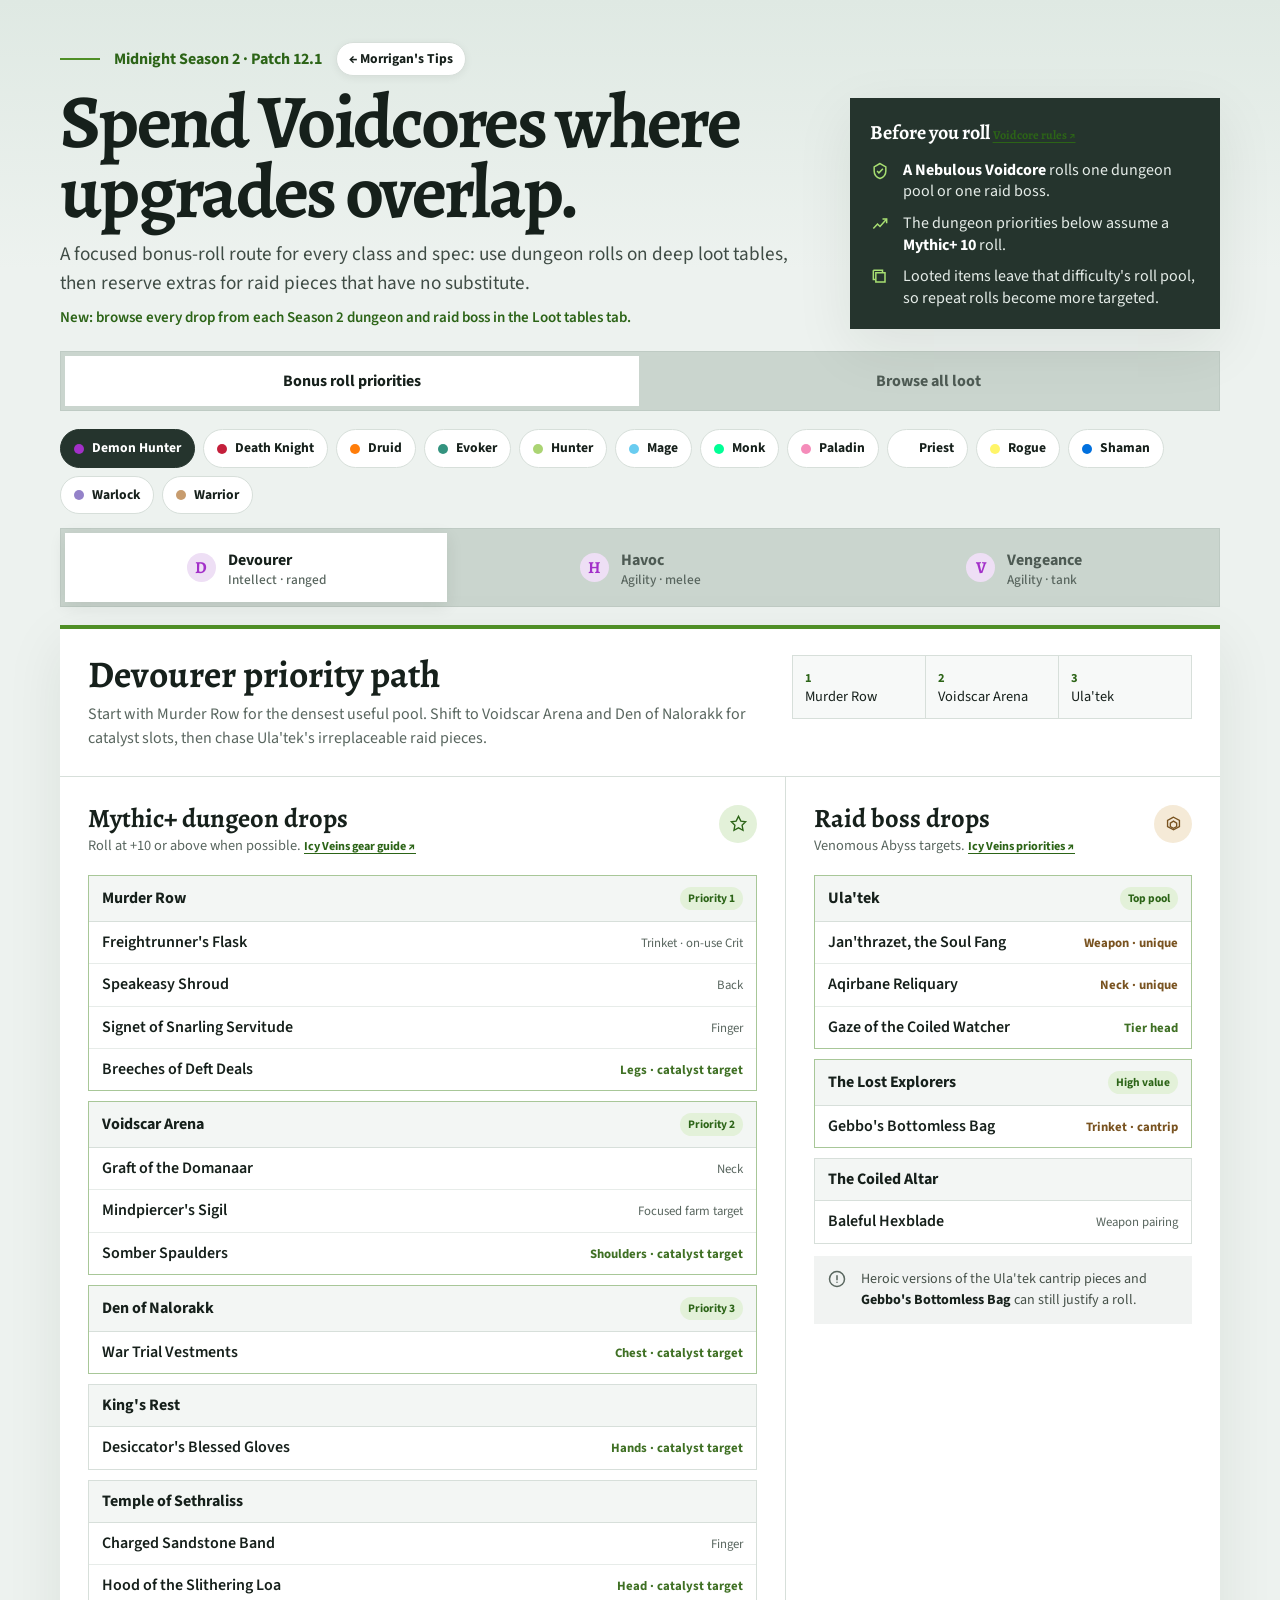
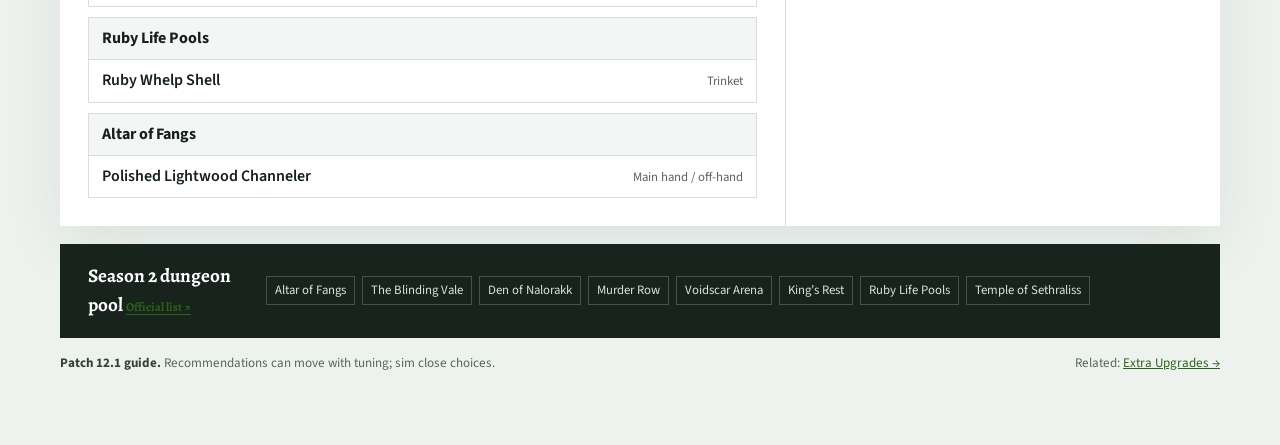
==== commit 79f255da: "Add Extra Upgrades guide for Midnight S2 (enchants, gems, embellishments, consumables)" ====
--- a/bonus-rolls.html
+++ b/bonus-rolls.html
@@ -191,7 +191,7 @@
     </div>
     <script>
     (() => {
-      const SPEC_DATA = {"demon-hunter": {"name": "Demon Hunter", "color": "#A330C9", "pale": "#eedff5", "specs": [{"id": "devourer", "name": "Devourer", "mark": "D", "role": "Intellect · ranged", "intro": "Start with Murder Row for the densest useful pool. Shift to Voidscar Arena and Den of Nalorakk for catalyst slots, then chase Ula'tek's irreplaceable raid pieces.", "route": ["Murder Row", "Voidscar Arena", "Ula'tek"], "sources": {"mplus": {"label": "Icy Veins gear guide ↗", "url": "https://www.icy-veins.com/wow/devourer-demon-hunter-pve-dps-gear-best-in-slot"}, "raid": {"label": "Icy Veins priorities ↗", "url": "https://www.icy-veins.com/wow/devourer-demon-hunter-pve-dps-gear-best-in-slot"}}, "dungeons": [{"dungeon": "Murder Row", "rank": "Priority 1", "items": [{"name": "Freightrunner's Flask", "note": "Trinket · on-use Crit", "tag": null}, {"name": "Speakeasy Shroud", "note": "Back", "tag": null}, {"name": "Signet of Snarling Servitude", "note": "Finger", "tag": null}, {"name": "Breeches of Deft Deals", "note": "Legs · catalyst target", "tag": "catalyst"}]}, {"dungeon": "Voidscar Arena", "rank": "Priority 2", "items": [{"name": "Graft of the Domanaar", "note": "Neck", "tag": null}, {"name": "Mindpiercer's Sigil", "note": "Focused farm target", "tag": null}, {"name": "Somber Spaulders", "note": "Shoulders · catalyst target", "tag": "catalyst"}]}, {"dungeon": "Den of Nalorakk", "rank": "Priority 3", "items": [{"name": "War Trial Vestments", "note": "Chest · catalyst target", "tag": "catalyst"}]}, {"dungeon": "King's Rest", "rank": null, "items": [{"name": "Desiccator's Blessed Gloves", "note": "Hands · catalyst target", "tag": "catalyst"}]}, {"dungeon": "Temple of Sethraliss", "rank": null, "items": [{"name": "Charged Sandstone Band", "note": "Finger", "tag": null}, {"name": "Hood of the Slithering Loa", "note": "Head · catalyst target", "tag": "catalyst"}]}, {"dungeon": "Ruby Life Pools", "rank": null, "items": [{"name": "Ruby Whelp Shell", "note": "Trinket", "tag": null}]}, {"dungeon": "Altar of Fangs", "rank": null, "items": [{"name": "Polished Lightwood Channeler", "note": "Main hand / off-hand", "tag": null}]}], "raid": [{"boss": "Ula'tek", "rank": "Top pool", "items": [{"name": "Jan'thrazet, the Soul Fang", "note": "Weapon · unique", "tag": "unique"}, {"name": "Aqirbane Reliquary", "note": "Neck · unique", "tag": "unique"}, {"name": "Gaze of the Coiled Watcher", "note": "Tier head", "tag": "catalyst"}]}, {"boss": "The Lost Explorers", "rank": "High value", "items": [{"name": "Gebbo's Bottomless Bag", "note": "Trinket · cantrip", "tag": "unique"}]}, {"boss": "The Coiled Altar", "rank": null, "items": [{"name": "Baleful Hexblade", "note": "Weapon pairing", "tag": null}]}], "noteOut": ["Heroic versions of the Ula'tek cantrip pieces and <strong>Gebbo's Bottomless Bag</strong> can still justify a roll."]}, {"id": "havoc", "name": "Havoc", "mark": "H", "role": "Agility · melee", "intro": "Chase The Coiled Altar and Ula'tek first: Aman'muso with Zul'jin's Guillotine Technique is the signature weapon and trinket package. Backfill Murder Row and Voidscar Arena trinkets, then catalyst into the Abyssal Doomhound's 4-piece.", "route": ["The Coiled Altar", "Ula'tek", "Murder Row"], "sources": {"mplus": {"label": "Icy Veins gear guide ↗", "url": "https://www.icy-veins.com/wow/havoc-demon-hunter-pve-dps-gear-best-in-slot"}, "raid": {"label": "Icy Veins priorities ↗", "url": "https://www.icy-veins.com/wow/havoc-demon-hunter-pve-dps-gear-best-in-slot"}}, "dungeons": [{"dungeon": "Murder Row", "rank": "Priority 1", "items": [{"name": "Freightrunner's Flask", "note": "Trinket · on-use Agi", "tag": null}, {"name": "Resonant Bellowstone", "note": "Trinket · passive", "tag": null}, {"name": "Signet of Snarling Servitude", "note": "Finger", "tag": null}, {"name": "Speakeasy Shroud", "note": "Back", "tag": null}]}, {"dungeon": "Voidscar Arena", "rank": "Priority 2", "items": [{"name": "Void Execution Mandate", "note": "Trinket · on-use Agi", "tag": null}, {"name": "Graft of the Domanaar", "note": "Neck", "tag": null}]}, {"dungeon": "King's Rest", "rank": "Priority 3", "items": [{"name": "Lustrous Golden Plumage", "note": "Trinket · on-use Agi", "tag": null}, {"name": "Primal Dinomancer's Belt", "note": "Waist", "tag": null}]}, {"dungeon": "The Blinding Vale", "rank": null, "items": [{"name": "Thorntalon Edge", "note": "Main hand", "tag": null}, {"name": "Sapling of the Dawnroot", "note": "Trinket", "tag": null}, {"name": "Lightspire Core", "note": "Trinket", "tag": null}]}, {"dungeon": "Temple of Sethraliss", "rank": null, "items": [{"name": "Sand-Shined Snakeskin Sandals", "note": "Boots", "tag": null}, {"name": "Charged Sandstone Band", "note": "Finger", "tag": null}]}, {"dungeon": "Altar of Fangs", "rank": null, "items": [{"name": "Vile Vial of Volatile Venom", "note": "Trinket · on-use Agi", "tag": null}]}], "raid": [{"boss": "The Coiled Altar", "rank": "Priority 1", "items": [{"name": "Aman'muso, Warlord's Vengeance", "note": "Weapon · unique", "tag": "unique"}, {"name": "Zul'jin's Guillotine Technique", "note": "Trinket · S-tier damage", "tag": "unique"}, {"name": "Sash of the Forlorn Vessel", "note": "Waist", "tag": null}, {"name": "Silken Voodoo Drape", "note": "Back", "tag": null}]}, {"boss": "Ula'tek", "rank": "Priority 2", "items": [{"name": "Aqirbane Reliquary", "note": "Neck · unique", "tag": "unique"}, {"name": "Voracious Heart of Ula'tek", "note": "Trinket · on-use Crit", "tag": null}, {"name": "Font of Venomous Rage", "note": "Trinket · on-use Mastery", "tag": null}, {"name": "Gaze of the Coiled Watcher", "note": "Tier head · catalyst target", "tag": "catalyst"}]}, {"boss": "Vashnik the Malignant", "rank": null, "items": [{"name": "Vashnik's Sanguine Rancor", "note": "Trinket", "tag": null}, {"name": "Vile Alchemist's Band", "note": "Finger", "tag": null}]}, {"boss": "Sszorak", "rank": null, "items": [{"name": "Venomous Boneglaive", "note": "Off-hand", "tag": null}, {"name": "Apex Brute's Claw Ring", "note": "Finger", "tag": null}]}, {"boss": "The Twin Fangs", "rank": null, "items": [{"name": "Bespittled Slitherslippers", "note": "Boots", "tag": null}]}, {"boss": "Entombed Sentinels", "rank": null, "items": [{"name": "Keeper's Seething Core", "note": "Trinket", "tag": null}]}, {"boss": "The Lost Explorers", "rank": null, "items": [{"name": "Gebbo's Bottomless Bag", "note": "Trinket", "tag": null}]}], "noteOut": ["<strong>Spellbreaker's Warglaive</strong> is crafted, not a dungeon or raid drop, so it is outside every bonus-roll pool."]}, {"id": "vengeance", "name": "Vengeance", "mark": "V", "role": "Agility · tank", "intro": "Farm Den of Nalorakk for the dungeon weapon package, then widen into Altar of Fangs and King's Rest. Save raid rolls for Aman'muso and Ula'tek's compact high-value pool.", "route": ["Den of Nalorakk", "Altar of Fangs", "King's Rest"], "sources": {"mplus": {"label": "Method gear guide ↗", "url": "https://www.method.gg/guides/vengeance-demon-hunter/gearing"}, "raid": {"label": "Icy Veins priorities ↗", "url": "https://www.icy-veins.com/wow/vengeance-demon-hunter-pve-tank-gear-best-in-slot"}}, "dungeons": [{"dungeon": "Den of Nalorakk", "rank": "Priority 1", "items": [{"name": "Grim Harvest Gloves", "note": "Main hand / off-hand", "tag": null}, {"name": "Yoke of the Charging Bear", "note": "Neck", "tag": null}, {"name": "Scavenger's Spaulders", "note": "Shoulders · catalyst target", "tag": "catalyst"}, {"name": "Arctic Explorer's Legwraps", "note": "Feet", "tag": null}, {"name": "Pilfered Precious Band", "note": "Finger", "tag": null}]}, {"dungeon": "Altar of Fangs", "rank": "Priority 2", "items": [{"name": "Spare Speaker's Hood", "note": "Head · catalyst target", "tag": "catalyst"}, {"name": "Strand of Warding Fangs", "note": "Neck", "tag": null}, {"name": "Band of the Amani Warlord", "note": "Finger", "tag": null}]}, {"dungeon": "King's Rest", "rank": "Priority 3", "items": [{"name": "Breeches of the Sacred Hall", "note": "Legs · catalyst target", "tag": "catalyst"}, {"name": "Ritual Binder's Ring", "note": "Finger", "tag": null}]}, {"dungeon": "Murder Row", "rank": null, "items": [{"name": "Freightrunner's Flask", "note": "Trinket · on-use Crit", "tag": null}, {"name": "Resonant Bellowstone", "note": "Trinket · passive Crit", "tag": null}]}, {"dungeon": "Voidscar Arena", "rank": null, "items": [{"name": "Hide of Pestilence", "note": "Chest · catalyst target", "tag": "catalyst"}]}, {"dungeon": "Ruby Life Pools", "rank": null, "items": [{"name": "Subjugator's Chilling Grips", "note": "Hands · catalyst target", "tag": "catalyst"}]}, {"dungeon": "The Blinding Vale", "rank": null, "items": [{"name": "Rootwalker Harness", "note": "Waist", "tag": null}]}], "raid": [{"boss": "The Coiled Altar", "rank": "Priority 1", "items": [{"name": "Aman'muso, Warlord's Vengeance", "note": "Weapon · unique", "tag": "unique"}]}, {"boss": "Ula'tek", "rank": "Priority 2", "items": [{"name": "Gaze of the Coiled Watcher", "note": "Tier head", "tag": "catalyst"}, {"name": "Aqirbane Reliquary", "note": "Neck · unique", "tag": "unique"}, {"name": "Voracious Heart of Ula'tek", "note": "Trinket · unique", "tag": "unique"}]}, {"boss": "Entombed Sentinels", "rank": null, "items": [{"name": "Keeper's Seething Core", "note": "Only long-term target", "tag": "unique"}]}, {"boss": "Sszorak", "rank": null, "items": [{"name": "Apex Brute's Claw Ring", "note": "Only long-term target", "tag": "unique"}]}], "noteOut": ["<strong>Silvermoon Agent's Utility Belt</strong> is crafted, not a dungeon drop, so it is outside every bonus-roll pool.", "<strong>Best use of extra cores:</strong> raid-only weapons and compact boss pools. Aman'muso is the strongest weapon target this season."]}]}, "druid": {"classId": "druid", "className": "Druid", "specs": [{"id": "balance", "name": "Balance", "role": "Intellect · ranged", "sources": {"mplus": {"label": "Icy Veins gear guide ↗", "url": "https://www.icy-veins.com/wow/balance-druid-pve-dps-gear-best-in-slot"}, "raid": {"label": "Method gearing guide ↗", "url": "https://www.method.gg/guides/balance-druid/gearing"}}, "intro": "Bonus-roll Ula'tek first for the double-socketed Aqirbane Reliquary and the Jan'thrazet main hand, then farm Altar of Fangs for the S-tier on-use Vile Vial of Volatile Venom; catalyst your helm, shoulders, chest, gloves, and legs, prioritizing optimal-stat off-pieces from dungeons and late raid bosses.", "route": ["Ula'tek", "Altar of Fangs", "The Lost Explorers"], "dungeons": [{"dungeon": "Altar of Fangs", "rank": "Priority 1", "items": [{"name": "Vile Vial of Volatile Venom", "note": "Trinket · on-use Intellect", "tag": null}]}, {"dungeon": "Murder Row", "rank": "Priority 2", "items": [{"name": "Freightrunner's Flask", "note": "Trinket · on-use alt", "tag": null}, {"name": "Breeches of Deft Deals", "note": "Legs · catalyst target", "tag": "catalyst"}, {"name": "Speakeasy Shroud", "note": "Cloak", "tag": null}, {"name": "Vilefiend's Guise", "note": "Head (M+ tier slot)", "tag": null}]}, {"dungeon": "Voidscar Arena", "rank": "Priority 3", "items": [{"name": "Graft of the Domanaar", "note": "Neck (M+ option)", "tag": null}, {"name": "Somber Spaulders", "note": "Shoulders · catalyst target", "tag": "catalyst"}, {"name": "Sickening Signet of Atroxus", "note": "Ring", "tag": null}, {"name": "Mindpiercer's Sigil", "note": "Trinket", "tag": null}]}, {"dungeon": "Temple of Sethraliss", "rank": null, "items": [{"name": "Grips of Electrified Defense", "note": "Gloves · catalyst target", "tag": "catalyst"}, {"name": "Sand-Shined Snakeskin Sandals", "note": "Feet", "tag": null}, {"name": "Charged Sandstone Band", "note": "Ring", "tag": null}, {"name": "Whirling Dervish Sash", "note": "Waist", "tag": null}]}, {"dungeon": "Den of Nalorakk", "rank": null, "items": [{"name": "War Trial Vestments", "note": "Chest · catalyst target", "tag": "catalyst"}]}, {"dungeon": "The Blinding Vale", "rank": null, "items": [{"name": "Lightspire Core", "note": "Trinket · passive option", "tag": null}, {"name": "Rootwarden Wraps", "note": "Wrist", "tag": null}, {"name": "Lightwarden's Bind", "note": "Ring", "tag": null}]}, {"dungeon": "King's Rest", "rank": null, "items": [{"name": "Cloak of the Restless Tribes", "note": "Cloak (M+ option)", "tag": null}]}], "raid": [{"boss": "Ula'tek", "rank": "Priority 1", "items": [{"name": "Aqirbane Reliquary", "note": "Neck · double socket + proc", "tag": "unique"}, {"name": "Jan'thrazet, the Soul Fang", "note": "Main hand · bonus roll first", "tag": null}, {"name": "Gaze of the Coiled Watcher", "note": "Helm · special effect kept", "tag": "catalyst"}]}, {"boss": "The Lost Explorers", "rank": "Priority 2", "items": [{"name": "Gebbo's Bottomless Bag", "note": "Trinket · passive S-tier", "tag": null}]}, {"boss": "The Coiled Altar", "rank": "Priority 3", "items": [{"name": "Coiled Hex Legguards", "note": "Legs · catalyst target", "tag": "catalyst"}, {"name": "Sash of the Forlorn Vessel", "note": "Waist", "tag": null}, {"name": "Silken Voodoo Drape", "note": "Cloak", "tag": null}, {"name": "Hex Lord's Dooming Idol", "note": "Trinket", "tag": null}]}, {"boss": "Vashnik the Malignant", "rank": null, "items": [{"name": "Frothing Venom Spaulders", "note": "Shoulders · catalyst target", "tag": "catalyst"}, {"name": "Vile Alchemist's Band", "note": "Ring", "tag": null}]}, {"boss": "Sszorak", "rank": null, "items": [{"name": "Ruthless Slaughtergrips", "note": "Gloves · catalyst target", "tag": "catalyst"}, {"name": "Apex Brute's Claw Ring", "note": "Ring", "tag": null}]}, {"boss": "Nek'zali the Soulcoiler", "rank": null, "items": [{"name": "Vestment of the Awakening", "note": "Chest · catalyst target", "tag": "catalyst"}, {"name": "Restless Spirit Shackles", "note": "Wrist", "tag": null}]}, {"boss": "Entombed Sentinels", "rank": null, "items": [{"name": "Spine of the Hissing Abyss", "note": "Off hand", "tag": null}]}, {"boss": "The Twin Fangs", "rank": null, "items": [{"name": "Bespittled Slitherslippers", "note": "Feet", "tag": null}]}], "noteOut": "Crafted items stay strong: Silvermoon Agent's Deflectors (wrist), Silvermoon Agent's Sneakers (feet), and the Aln'hara Lantern off hand are BiS in both guides, with Arcanoweave Lining the go-to embellishment for non-weapon slots. Icy Veins warns that Venomous Abyss cantrips/embellishments changed <24h before S2 launch, so hold off on Day-1 crafts until recommendations settle."}, {"id": "feral", "name": "Feral", "role": "Agility · melee", "sources": {"mplus": {"label": "Icy Veins gear guide ↗", "url": "https://www.icy-veins.com/wow/feral-druid-pve-dps-gear-best-in-slot"}, "raid": {"label": "Method gearing guide ↗", "url": "https://www.method.gg/guides/feral-druid/gearing"}}, "intro": "Feral's chase loot is heavily raid-driven: roll Nebulous Voidcores on Ula'tek (weapon, best on-use trinket, cantrip neck) and The Coiled Altar (second trinket, belt, cloak), and farm Murder Row plus Den of Nalorakk for the strongest M+ pieces and catalyst inputs.", "route": ["Ula'tek", "The Coiled Altar", "Murder Row"], "dungeons": [{"dungeon": "Murder Row", "rank": "Priority 1", "items": [{"name": "Pendant of Malefic Fury", "note": "Neck · M+ BiS neck", "tag": null}, {"name": "Gauntlets of Fevered Defense", "note": "Gloves · catalyst target", "tag": "catalyst"}, {"name": "Vilefiend's Guise", "note": "Helm · catalyst target", "tag": "catalyst"}, {"name": "Breeches of Deft Deals", "note": "Legs · catalyst target", "tag": "catalyst"}, {"name": "Resonant Bellowstone", "note": "Trinket · passive stat proc", "tag": null}]}, {"dungeon": "Den of Nalorakk", "rank": "Priority 2", "items": [{"name": "Victor's Flashfrozen Blade", "note": "Two-hand · small loot pool", "tag": null}, {"name": "War Trial Vestments", "note": "Chest · catalyst target", "tag": "catalyst"}]}, {"dungeon": "King's Rest", "rank": "Priority 3", "items": [{"name": "Lustrous Golden Plumage", "note": "Trinket · on-use Agility", "tag": null}]}, {"dungeon": "Voidscar Arena", "rank": null, "items": [{"name": "Sickening Signet of Atroxus", "note": "Finger · BiS ring", "tag": null}, {"name": "Somber Spaulders", "note": "Shoulders · catalyst target", "tag": "catalyst"}]}, {"dungeon": "Altar of Fangs", "rank": null, "items": [{"name": "Toxin-Coated Warstaff", "note": "Two-hand · weapon alternative", "tag": null}, {"name": "Vile Vial of Volatile Venom", "note": "Trinket · on-use Agility", "tag": null}]}, {"dungeon": "The Blinding Vale", "rank": null, "items": [{"name": "Bloodthorn Burnous", "note": "Back · M+ BiS cloak", "tag": null}, {"name": "Sapling of the Dawnroot", "note": "Trinket · passive proc", "tag": null}, {"name": "Lightspire Core", "note": "Trinket · passive Mastery", "tag": null}]}, {"dungeon": "Temple of Sethraliss", "rank": null, "items": [{"name": "Charged Sandstone Band", "note": "Finger · M+ BiS ring", "tag": null}]}], "raid": [{"boss": "Ula'tek", "rank": "Priority 1", "items": [{"name": "Abyssal Broodfiend's Bardiche", "note": "Two-hand · cantrip Mastery", "tag": "unique"}, {"name": "Voracious Heart of Ula'tek", "note": "Trinket · on-use Agility", "tag": "unique"}, {"name": "Aqirbane Reliquary", "note": "Neck · cantrip Crit", "tag": "unique"}, {"name": "Gaze of the Coiled Watcher", "note": "Helm · cantrip + catalyst target", "tag": "catalyst"}]}, {"boss": "The Coiled Altar", "rank": "Priority 2", "items": [{"name": "Zul'jin's Guillotine Technique", "note": "Trinket · single-target damage", "tag": "unique"}, {"name": "Coiled Hex Legguards", "note": "Legs · catalyst target", "tag": "catalyst"}, {"name": "Sash of the Forlorn Vessel", "note": "Waist · high item level", "tag": null}, {"name": "Silken Voodoo Drape", "note": "Back · high item level", "tag": null}]}, {"boss": "The Lost Explorers", "rank": "Priority 3", "items": [{"name": "Gebbo's Bottomless Bag", "note": "Trinket · passive stat bag", "tag": null}]}, {"boss": "Nek'zali the Soulcoiler", "rank": null, "items": [{"name": "Vestment of the Awakening", "note": "Chest · catalyst target", "tag": "catalyst"}]}, {"boss": "Vashnik the Malignant", "rank": null, "items": [{"name": "Vile Alchemist's Band", "note": "Finger · BiS ring", "tag": null}, {"name": "Vashnik's Sanguine Rancor", "note": "Trinket · on-use, B-tier", "tag": null}]}, {"boss": "Sszorak", "rank": null, "items": [{"name": "Ruthless Slaughtergrips", "note": "Hands · catalyst target", "tag": "catalyst"}]}, {"boss": "Entombed Sentinels", "rank": null, "items": [{"name": "Keeper's Seething Core", "note": "Trinket · passive, A-tier", "tag": null}]}], "noteOut": "Craft Silvermoon Agent's Deflectors (bracers) with the Arcanoweave Lining embellishment and use Thalassian Missive of the Feverflare for Haste/Mastery; do NOT craft a weapon — the Ula'tek weapon comes soon enough via Voidcores/raid. 4-piece tier is the first priority; S2 Catalyst keeps the input item's stats and cantrips, so catalyze the strongest pieces listed above."}, {"id": "guardian", "name": "Guardian", "role": "Agility · tank", "sources": {"mplus": {"label": "Icy Veins gear guide ↗", "url": "https://www.icy-veins.com/wow/guardian-druid-pve-tank-gear-best-in-slot"}, "raid": {"label": "Method gearing guide ↗", "url": "https://www.method.gg/guides/guardian-druid/gearing"}}, "intro": "Dump bonus rolls into Ula'tek first — cantrip weapon, cantrip head, double-socket neck and on-use trinket — then The Coiled Altar for Zul'jin's trinket and belt/legs, and run Altar of Fangs for the best M+ on-use trinket (Vile Vial of Volatile Venom).", "route": ["Ula'tek", "Altar of Fangs", "The Coiled Altar"], "dungeons": [{"dungeon": "Altar of Fangs", "rank": "Priority 1", "items": [{"name": "Vile Vial of Volatile Venom", "note": "Trinket · best M+ on-use", "tag": null}, {"name": "Band of the Amani Warlord", "note": "Finger · strong M+ ring", "tag": null}, {"name": "Spare Speaker's Hood", "note": "Tier head · catalyst target", "tag": "catalyst"}]}, {"dungeon": "Den of Nalorakk", "rank": "Priority 2", "items": [{"name": "Yoke of the Charging Bear", "note": "Neck · M+ BiS neck", "tag": null}, {"name": "War Trial Vestments", "note": "Tier chest · catalyst target", "tag": "catalyst"}, {"name": "Arctic Explorer's Legwraps", "note": "Feet · M+ BiS boots", "tag": null}, {"name": "Permafrost Essence", "note": "Trinket · crit stat stick", "tag": null}]}, {"dungeon": "Murder Row", "rank": "Priority 3", "items": [{"name": "Gauntlets of Fevered Defense", "note": "Tier gloves · catalyst target", "tag": "catalyst"}, {"name": "Freightrunner's Flask", "note": "Trinket · 1.5min on-use", "tag": null}, {"name": "Resonant Bellowstone", "note": "Trinket · passive crit stick", "tag": null}]}, {"dungeon": "Voidscar Arena", "rank": null, "items": [{"name": "Somber Spaulders", "note": "Tier shoulders · catalyst target", "tag": "catalyst"}, {"name": "Tumor of the Swarm", "note": "Trinket · passive damage", "tag": null}]}, {"dungeon": "King's Rest", "rank": null, "items": [{"name": "Ritual Binder's Ring", "note": "Finger · strong M+ ring", "tag": null}, {"name": "Cloak of the Restless Tribes", "note": "Back · M+ BiS cloak", "tag": null}, {"name": "Primal Dinomancer's Belt", "note": "Waist · M+ BiS belt", "tag": null}, {"name": "Breeches of the Sacred Hall", "note": "Legs · M+ legs", "tag": null}]}, {"dungeon": "Temple of Sethraliss", "rank": null, "items": [{"name": "Twin-Strike Polearm", "note": "Two-hand · best M+ weapon", "tag": null}]}], "raid": [{"boss": "Ula'tek", "rank": "Priority 1", "items": [{"name": "Abyssal Broodfiend's Bardiche", "note": "Two-hand · cantrip BiS", "tag": "unique"}, {"name": "Gaze of the Coiled Watcher", "note": "Tier head · cantrip", "tag": "catalyst"}, {"name": "Aqirbane Reliquary", "note": "Neck · double-socket cantrip", "tag": "unique"}, {"name": "Voracious Heart of Ula'tek", "note": "Trinket · on-use Agility", "tag": null}, {"name": "Font of Venomous Rage", "note": "Trinket · 4min CD damage", "tag": null}]}, {"boss": "The Coiled Altar", "rank": "Priority 2", "items": [{"name": "Zul'jin's Guillotine Technique", "note": "Trinket · best raid DPS", "tag": null}, {"name": "Sash of the Forlorn Vessel", "note": "Waist · BiS belt", "tag": null}, {"name": "Coiled Hex Legguards", "note": "Legs · BiS legs", "tag": null}, {"name": "Silken Voodoo Drape", "note": "Back · BiS cloak", "tag": null}]}, {"boss": "Entombed Sentinels", "rank": "Priority 3", "items": [{"name": "Keeper's Seething Core", "note": "Trinket · haste stat stick", "tag": null}]}, {"boss": "The Lost Explorers", "rank": null, "items": [{"name": "Gebbo's Bottomless Bag", "note": "Trinket · rotating stat proc", "tag": null}]}, {"boss": "Vashnik the Malignant", "rank": null, "items": [{"name": "Vashnik's Sanguine Rancor", "note": "Trinket · A-tier option", "tag": null}]}, {"boss": "Sszorak", "rank": null, "items": [{"name": "Apex Brute's Claw Ring", "note": "Finger · BiS ring", "tag": null}]}], "noteOut": "A max-item-level craft can technically be optimal in two non-tier slots with custom stats plus an embellishment (Arcanoweave Lining or Adorned Fang); early in the season a crafted weapon with Darkmoon Sigil: Hunt fills the Myth-track weapon gap, but Icy Veins cautioned against day-1 crafts after last-minute cantrip/embellishment changes."}, {"id": "restoration", "name": "Restoration", "role": "Intellect · healer", "sources": {"mplus": {"label": "Method gearing guide ↗", "url": "https://www.method.gg/guides/restoration-druid/gearing"}, "raid": {"label": "Method gearing guide ↗", "url": "https://www.method.gg/guides/restoration-druid/gearing"}}, "intro": "Spend bonus rolls first on Ula'tek for Jan'thrazet, the Soul Fang and the tier helm, then on The Coiled Altar for tier legs, belt and cloak. In Mythic+ farm Den of Nalorakk for the tier chest and Temple of Sethraliss for the two-hand staff.", "route": ["Ula'tek", "The Coiled Altar", "Den of Nalorakk"], "dungeons": [{"dungeon": "Den of Nalorakk", "rank": "Priority 1", "items": [{"name": "War Trial Vestments", "note": "Tier chest · catalyst target", "tag": "catalyst"}]}, {"dungeon": "Temple of Sethraliss", "rank": "Priority 2", "items": [{"name": "Staff of the Lightning Serpent", "note": "Two hand", "tag": null}]}, {"dungeon": "Voidscar Arena", "rank": "Priority 3", "items": [{"name": "Sickening Signet of Atroxus", "note": "Finger", "tag": null}]}], "raid": [{"boss": "Ula'tek", "rank": "Priority 1", "items": [{"name": "Jan'thrazet, the Soul Fang", "note": "Main hand", "tag": "unique"}, {"name": "Gaze of the Coiled Watcher", "note": "Tier helm · catalyst target", "tag": "catalyst"}, {"name": "Slumbering Coil Curio", "note": "Universal tier token", "tag": null}]}, {"boss": "The Coiled Altar", "rank": "Priority 2", "items": [{"name": "Coiled Hex Legguards", "note": "Tier legs · catalyst target", "tag": "catalyst"}, {"name": "Sash of the Forlorn Vessel", "note": "Waist", "tag": null}, {"name": "Silken Voodoo Drape", "note": "Cloak", "tag": null}]}, {"boss": "Nek'zali the Soulcoiler", "rank": "Priority 3", "items": [{"name": "Soulcoiler Ritual Vessel", "note": "Trinket · on-use shield", "tag": null}]}, {"boss": "The Twin Fangs", "rank": null, "items": [{"name": "Amulet of the Twin Fangs", "note": "Neck · unique", "tag": "unique"}]}, {"boss": "Entombed Sentinels", "rank": null, "items": [{"name": "Spine of the Hissing Abyss", "note": "Off hand", "tag": null}]}, {"boss": "Vashnik the Malignant", "rank": null, "items": [{"name": "Vile Alchemist's Band", "note": "Finger", "tag": null}]}], "noteOut": "BiS crafted pieces: Silvermoon Agent's Mantle (shoulders, embellished with Arcanoweave Lining — worst loot slot, goes crafted) plus Silvermoon Agent's Deflectors (wrists), and the Aln'hara Lantern off hand with Darkmoon Sigil: Hunt if Jan'thrazet doesn't drop, otherwise the Aln'hara Cane weapon. Use Spark of Tides to recraft/upgrade. S2 Catalyst retains secondary stats and special effects — catalyze Haste/Mastery leather pieces and avoid Crit."}], "color": "#FF7D0A", "name": "Druid", "pale": "#ffebda"}, "monk": {"classId": "monk", "className": "Monk", "specs": [{"id": "brewmaster", "name": "Brewmaster", "role": "Agility · tank", "sources": {"mplus": {"label": "Icy Veins gear guide ↗", "url": "https://www.icy-veins.com/wow/brewmaster-monk-pve-tank-gear-best-in-slot"}, "raid": {"label": "Method gearing guide ↗", "url": "https://www.method.gg/guides/brewmaster-monk/gearing"}}, "intro": "Spend Heroic Nebulous Voidcores (bonus rolls) on Ula'tek until you have a Myth-track Abyssal Broodfiend's Bardiche, Aqirbane Reliquary, and the S-tier trinkets; then farm Ruby Life Pools for the two catalyst pieces and Voidscar Arena for the S-tier Tumor of the Swarm.", "route": ["Ula'tek", "Ruby Life Pools", "The Coiled Altar"], "dungeons": [{"dungeon": "Ruby Life Pools", "rank": "Priority 1", "items": [{"name": "Crown of Roaring Storms", "note": "Helm · catalyst target", "tag": "catalyst"}, {"name": "Subjugator's Chilling Grips", "note": "Hands · catalyst target", "tag": "catalyst"}]}, {"dungeon": "Voidscar Arena", "rank": "Priority 2", "items": [{"name": "Tumor of the Swarm", "note": "Trinket · hybrid S tier", "tag": null}, {"name": "Graft of the Domanaar", "note": "Neck", "tag": null}, {"name": "Hide of Pestilence", "note": "Chest · catalyst target", "tag": "catalyst"}]}, {"dungeon": "The Blinding Vale", "rank": "Priority 3", "items": [{"name": "Rootwalker Harness", "note": "Waist", "tag": null}, {"name": "Branch of Pride", "note": "Two-hand weapon", "tag": null}]}, {"dungeon": "Murder Row", "rank": null, "items": [{"name": "Resonant Bellowstone", "note": "Trinket · crit stat stick", "tag": null}, {"name": "Speakeasy Shroud", "note": "Cloak", "tag": null}]}, {"dungeon": "King's Rest", "rank": null, "items": [{"name": "Lustrous Golden Plumage", "note": "Trinket · on-use Versatility", "tag": null}, {"name": "Cloak of the Restless Tribes", "note": "Cloak", "tag": null}, {"name": "Goldfeather Boots", "note": "Feet", "tag": null}, {"name": "Kula's Butchering Wristwraps", "note": "Wrist", "tag": null}]}, {"dungeon": "Temple of Sethraliss", "rank": null, "items": [{"name": "Tiny Electromental in a Jar", "note": "Trinket · passive A tier", "tag": null}, {"name": "Jade Ophidian Band", "note": "Finger", "tag": null}, {"name": "Leggings of the Galeforce Viper", "note": "Legs · catalyst target", "tag": null}]}, {"dungeon": "Den of Nalorakk", "rank": null, "items": [{"name": "Pilfered Precious Band", "note": "Finger · BiS ring", "tag": null}]}], "raid": [{"boss": "Ula'tek", "rank": "Priority 1", "items": [{"name": "Abyssal Broodfiend's Bardiche", "note": "Two-hand · BiS weapon", "tag": null}, {"name": "Aqirbane Reliquary", "note": "Neck · unique double-socket", "tag": "unique"}, {"name": "Voracious Heart of Ula'tek", "note": "Trinket · on-use S tier", "tag": null}, {"name": "Font of Venomous Rage", "note": "Trinket · on-use nuke S tier", "tag": null}, {"name": "Gaze of the Coiled Watcher", "note": "Helm · catalyst at 344", "tag": "catalyst"}]}, {"boss": "The Coiled Altar", "rank": "Priority 2", "items": [{"name": "Zul'jin's Guillotine Technique", "note": "Trinket · passive S tier", "tag": null}, {"name": "Silken Voodoo Drape", "note": "Cloak", "tag": null}, {"name": "Sash of the Forlorn Vessel", "note": "Waist", "tag": null}, {"name": "Coiled Hex Legguards", "note": "Legs · catalyst at 344", "tag": "catalyst"}]}, {"boss": "Vashnik the Malignant", "rank": "Priority 3", "items": [{"name": "Frothing Venom Spaulders", "note": "Shoulders · catalyst target", "tag": "catalyst"}, {"name": "Vashnik's Sanguine Rancor", "note": "Trinket · passive A tier", "tag": null}]}, {"boss": "Sszorak", "rank": null, "items": [{"name": "Apex Brute's Claw Ring", "note": "Finger", "tag": null}, {"name": "Ruthless Slaughtergrips", "note": "Hands · catalyst target", "tag": "catalyst"}]}, {"boss": "Nek'zali the Soulcoiler", "rank": null, "items": [{"name": "Restless Spirit Shackles", "note": "Wrist", "tag": null}]}], "noteOut": "Craft Blood Knight's Impetus (crafted 2H weapon) as your first or early craft and use it until the Bardiche drops; Loa Worshiper's Band (Jewelcrafting ring) and Silvermoon Agent's Deflectors (bracers with Stabilizing Gemstone Bandolier) are the best embellishment pair. Method's first craft priority is Blood Knight's Impetus with Darkmoon Sigil: Hunt, then Masterwork Sin'dorei Band with Polished Ammolite, then Silvermoon Agent's Sneakers with Stabilizing Gemstone Bandolier."}, {"id": "mistweaver", "name": "Mistweaver", "role": "Intellect · healer", "sources": {"mplus": {"label": "Method gearing guide ↗", "url": "https://www.method.gg/guides/mistweaver-monk/gearing"}, "raid": {"label": "Icy Veins gear guide ↗", "url": "https://www.icy-veins.com/wow/mistweaver-monk-pve-healing-gear-best-in-slot"}}, "intro": "Top priority: use Nebulous Voidcore bonus rolls on Heroic Ula'tek until you have both cantrip items (Aqirbane Reliquary neck and Gaze of the Coiled Watcher tier helm; Ula'tek also drops the Slumbering Coil Curio tier token). Key M+ farms are Altar of Fangs (neck, catalyst shoulders, trinket) and Den of Nalorakk (neck, boots), with Nek'zali the Soulcoiler's on-use absorb trinket as the other marquee raid item.", "route": ["Ula'tek", "Altar of Fangs", "Den of Nalorakk"], "dungeons": [{"dungeon": "Altar of Fangs", "rank": "Priority 1", "items": [{"name": "Strand of Warding Fangs", "note": "Neck · bonus roll target", "tag": null}, {"name": "Snakeskin Spaulders", "note": "Shoulders · catalyst target", "tag": "catalyst"}, {"name": "Vile Vial of Volatile Venom", "note": "Trinket", "tag": null}, {"name": "Spare Speaker's Hood", "note": "Helm", "tag": null}, {"name": "Band of the Amani Warlord", "note": "Finger", "tag": null}]}, {"dungeon": "Den of Nalorakk", "rank": "Priority 2", "items": [{"name": "Yoke of the Charging Bear", "note": "Neck", "tag": null}, {"name": "Arctic Explorer's Legwraps", "note": "Feet", "tag": null}]}, {"dungeon": "Murder Row", "rank": "Priority 3", "items": [{"name": "Nibbles' Training Rod", "note": "Main hand", "tag": null}, {"name": "Gauntlets of Fevered Defense", "note": "Hands", "tag": null}]}, {"dungeon": "Voidscar Arena", "rank": null, "items": [{"name": "Somber Spaulders", "note": "Shoulders · catalyst target", "tag": "catalyst"}, {"name": "Hide of Pestilence", "note": "Chest", "tag": null}]}, {"dungeon": "King's Rest", "rank": null, "items": [{"name": "Primal Dinomancer's Belt", "note": "Waist", "tag": null}, {"name": "Breeches of the Sacred Hall", "note": "Legs", "tag": null}, {"name": "Ritual Binder's Ring", "note": "Finger", "tag": null}]}, {"dungeon": "Ruby Life Pools", "rank": null, "items": [{"name": "Fireproof Drape", "note": "Cloak", "tag": null}]}, {"dungeon": "The Blinding Vale", "rank": null, "items": [{"name": "Seed of Radiant Hope", "note": "Trinket · emergency heal", "tag": null}]}], "raid": [{"boss": "Ula'tek", "rank": "Priority 1", "items": [{"name": "Aqirbane Reliquary", "note": "Neck · final boss", "tag": "unique"}, {"name": "Gaze of the Coiled Watcher", "note": "Tier helm · catalyst target", "tag": "catalyst"}]}, {"boss": "Nek'zali the Soulcoiler", "rank": "Priority 2", "items": [{"name": "Soulcoiler Ritual Vessel", "note": "Trinket · on-use absorb", "tag": "unique"}, {"name": "Vestment of the Awakening", "note": "Tier chest · catalyst target", "tag": "catalyst"}, {"name": "Restless Spirit Shackles", "note": "Wrist", "tag": null}, {"name": "Amani Summoning Shawl", "note": "Cloak", "tag": null}]}, {"boss": "Sszorak", "rank": null, "items": [{"name": "Apex Brute's Claw Ring", "note": "Finger", "tag": null}, {"name": "Ruthless Slaughtergrips", "note": "Hands", "tag": null}]}, {"boss": "Vashnik the Malignant", "rank": null, "items": [{"name": "Venomancer's Winged Channeler", "note": "Main hand", "tag": null}, {"name": "Frothing Venom Spaulders", "note": "Shoulders", "tag": null}]}, {"boss": "The Twin Fangs", "rank": null, "items": [{"name": "Bespittled Slitherslippers", "note": "Feet", "tag": null}]}], "noteOut": "Method recommends crafted BiS weapon Aln'hara Cane (2H staff, Crit/Haste) with Darkmoon Sigil: Hunt embellishment; Icy Veins warns to hold day-1 crafts because many cantrips/embellishments changed right before Season 2. Best catalyst targets retain their original stats: shoulders (Somber Spaulders, Voidscar Arena), chest (Vestment of the Awakening, Nek'zali), helm (Gaze of the Coiled Watcher, Ula'tek)."}, {"id": "windwalker", "name": "Windwalker", "role": "Agility · melee", "sources": {"mplus": {"label": "Icy Veins gear guide ↗", "url": "https://www.icy-veins.com/wow/windwalker-monk-pve-dps-gear-best-in-slot"}, "raid": {"label": "Method gearing guide ↗", "url": "https://www.method.gg/guides/windwalker-monk/gearing"}}, "intro": "Ula'tek is the overwhelming bonus-roll target: the unique double-socket Aqirbane Reliquary, the BiS on-use Voracious Heart of Ula'tek, and the 2H Abyssal Broodfiend's Bardiche all drop there. Farm Murder Row for the catalyst helm, on-use trinket, and neck; hit Altar of Fangs for the BiS on-use Vile Vial of Volatile Venom.", "route": ["Ula'tek", "Murder Row", "Altar of Fangs"], "dungeons": [{"dungeon": "Murder Row", "rank": "Priority 1", "items": [{"name": "Vilefiend's Guise", "note": "Head · tier, catalyst target", "tag": "catalyst"}, {"name": "Pendant of Malefic Fury", "note": "Neck", "tag": null}, {"name": "Breeches of Deft Deals", "note": "Legs", "tag": null}, {"name": "Freightrunner's Flask", "note": "Trinket · on-use Agility", "tag": null}]}, {"dungeon": "Altar of Fangs", "rank": "Priority 2", "items": [{"name": "Vile Vial of Volatile Venom", "note": "Trinket · on-use Agility", "tag": null}]}, {"dungeon": "The Blinding Vale", "rank": "Priority 3", "items": [{"name": "Lightspire Core", "note": "Trinket · passive", "tag": null}, {"name": "Sapling of the Dawnroot", "note": "Trinket · passive", "tag": null}, {"name": "Bloodthorn Burnous", "note": "Cloak", "tag": null}]}, {"dungeon": "Voidscar Arena", "rank": null, "items": [{"name": "Sickening Signet of Atroxus", "note": "Ring", "tag": null}]}, {"dungeon": "Temple of Sethraliss", "rank": null, "items": [{"name": "Charged Sandstone Band", "note": "Ring", "tag": null}, {"name": "Whirling Dervish Sash", "note": "Belt", "tag": null}]}, {"dungeon": "Den of Nalorakk", "rank": null, "items": [{"name": "Victor's Flashfrozen Blade", "note": "One-handed weapon", "tag": null}]}], "raid": [{"boss": "Ula'tek", "rank": "Priority 1", "items": [{"name": "Aqirbane Reliquary", "note": "Neck · unique, double-socket cantrip", "tag": "unique"}, {"name": "Voracious Heart of Ula'tek", "note": "Trinket · on-use Agility", "tag": null}, {"name": "Abyssal Broodfiend's Bardiche", "note": "Two-handed polearm", "tag": null}, {"name": "Gaze of the Coiled Watcher", "note": "Head · tier, catalyst", "tag": "catalyst"}]}, {"boss": "The Coiled Altar", "rank": "Priority 2", "items": [{"name": "Zul'jin's Guillotine Technique", "note": "Trinket · passive, best ST", "tag": null}, {"name": "Silken Voodoo Drape", "note": "Cloak", "tag": null}, {"name": "Coiled Hex Legguards", "note": "Legs · tier, catalyst target", "tag": "catalyst"}, {"name": "Sash of the Forlorn Vessel", "note": "Belt", "tag": null}]}, {"boss": "The Lost Explorers", "rank": "Priority 3", "items": [{"name": "Gebbo's Bottomless Bag", "note": "Trinket · passive, AoE", "tag": null}]}, {"boss": "Vashnik the Malignant", "rank": null, "items": [{"name": "Vile Alchemist's Band", "note": "Ring", "tag": null}]}], "noteOut": "Crafted BiS pieces are Silvermoon Agent's Deflectors (wrists) and Silvermoon Agent's Sneakers (boots) with Arcanoweave Lining; a crafted 2H weapon is not worth it since Abyssal Broodfiend's Bardiche and Toxin-Coated Warstaff are bonus-roll/farmable. Icy Veins flags S2 crafted/recommended items as in flux pending last-minute embellishment changes — hold early crafts."}], "color": "#00FF96", "name": "Monk", "pale": "#d8ffef"}, "evoker": {"classId": "evoker", "className": "Evoker", "specs": [{"id": "augmentation", "name": "Augmentation", "role": "Intellect · ranged", "sources": {"mplus": {"label": "Icy Veins gear guide ↗", "url": "https://www.icy-veins.com/wow/augmentation-evoker-pve-dps-gear-best-in-slot"}, "raid": {"label": "Icy Veins gear guide ↗", "url": "https://www.icy-veins.com/wow/augmentation-evoker-pve-dps-gear-best-in-slot"}}, "intro": "Icy Veins recommends spending the first three Nebulous Voidcores on Heroic Ula'tek (in Preservation loot spec) to secure all three cantrip items. For dungeons, farm Temple of Sethraliss first, then Voidscar Arena and Murder Row.", "route": ["Temple of Sethraliss", "Voidscar Arena", "Murder Row"], "dungeons": [{"dungeon": "Temple of Sethraliss", "rank": "Priority 1", "items": [{"name": "Charged Sandstone Band", "note": "", "tag": null}, {"name": "Sethraliss' Fanged Helm", "note": "", "tag": "catalyst"}, {"name": "Legguards of the Awakening Brood", "note": "", "tag": "catalyst"}]}, {"dungeon": "Voidscar Arena", "rank": "Priority 2", "items": [{"name": "Mindpiercer's Sigil", "note": "", "tag": null}, {"name": "Behemoth Waistband", "note": "", "tag": null}, {"name": "Graft of the Domanaar", "note": "", "tag": null}]}, {"dungeon": "Murder Row", "rank": "Priority 3", "items": [{"name": "Freightrunner's Flask", "note": "", "tag": null}, {"name": "Signet of Snarling Servitude", "note": "", "tag": null}, {"name": "Speakeasy Shroud", "note": "", "tag": null}]}, {"dungeon": "Altar of Fangs", "rank": null, "items": [{"name": "Polished Lightwood Channeler", "note": "", "tag": null}]}, {"dungeon": "Ruby Life Pools", "rank": null, "items": [{"name": "Galerattle Gauntlets", "note": "", "tag": "catalyst"}]}, {"dungeon": "The Blinding Vale", "rank": null, "items": [{"name": "Lightspire Core", "note": "", "tag": null}]}], "raid": [{"boss": "Ula'tek", "rank": "Priority 1", "items": [{"name": "Jan'thrazet, the Soul Fang", "note": "", "tag": "unique"}, {"name": "Aqirbane Reliquary", "note": "", "tag": "unique"}, {"name": "Awoken Dreadfang Cuirass", "note": "", "tag": "catalyst"}]}, {"boss": "The Coiled Altar", "rank": "Priority 2", "items": [{"name": "Soulslither Spaulders", "note": "", "tag": "catalyst"}, {"name": "Cuisses of the Uncoiled Union", "note": "", "tag": "catalyst"}, {"name": "Silken Voodoo Drape", "note": "", "tag": null}]}, {"boss": "Vashnik the Malignant", "rank": "Priority 3", "items": [{"name": "Vile Alchemist's Band", "note": "", "tag": null}, {"name": "Fang of Umbral Malignance", "note": "", "tag": null}]}, {"boss": "Entombed Sentinels", "rank": null, "items": [{"name": "Spine of the Hissing Abyss", "note": "", "tag": null}]}, {"boss": "The Twin Fangs", "rank": null, "items": [{"name": "Vexhul's Everflowing Gland", "note": "", "tag": null}]}, {"boss": "Sszorak", "rank": null, "items": [{"name": "Ferocious Scaleboots", "note": "", "tag": null}]}, {"boss": "The Lost Explorers", "rank": null, "items": [{"name": "Gebbo's Bottomless Bag", "note": "", "tag": null}]}], "noteOut": "Craft an off-hand first rather than a main hand while you are following the Ula'tek bonus-roll strategy, so you do not waste a weapon craft you could coin from Heroic Ula'tek. Wavecaller's Seastone is listed as an S-tier trinket in the Icy Veins raid rankings but its exact dungeon source could not be placed on the page, so it is excluded from the groups."}, {"id": "devastation", "name": "Devastation", "role": "Intellect · ranged", "sources": {"mplus": {"label": "Icy Veins gear guide ↗", "url": "https://www.icy-veins.com/wow/devastation-evoker-pve-dps-gear-best-in-slot"}, "raid": {"label": "Icy Veins gear guide ↗", "url": "https://www.icy-veins.com/wow/devastation-evoker-pve-dps-gear-best-in-slot"}}, "intro": "Icy Veins strongly recommends spending the first three Great Vault Voidcores on Ula'tek for Aqirbane Reliquary, Awoken Dreadfang Cuirass and Jan'thrazet, which outvalue everything else. For dungeons, Altar of Fangs has four total items you want including your weapon.", "route": ["Altar of Fangs", "Murder Row", "Temple of Sethraliss"], "dungeons": [{"dungeon": "Altar of Fangs", "rank": "Priority 1", "items": [{"name": "Polished Lightwood Channeler", "note": "", "tag": null}, {"name": "Vile Vial of Volatile Venom", "note": "", "tag": null}, {"name": "Strand of Warding Fangs", "note": "", "tag": null}, {"name": "Band of the Amani Warlord", "note": "", "tag": null}]}, {"dungeon": "Murder Row", "rank": "Priority 2", "items": [{"name": "Freightrunner's Flask", "note": "", "tag": null}, {"name": "Speakeasy Shroud", "note": "", "tag": null}, {"name": "Signet of Snarling Servitude", "note": "", "tag": null}]}, {"dungeon": "Temple of Sethraliss", "rank": "Priority 3", "items": [{"name": "Charged Sandstone Band", "note": "", "tag": null}, {"name": "Sethraliss' Fanged Helm", "note": "", "tag": "catalyst"}, {"name": "Sabatons of Coruscating Energy", "note": "", "tag": null}]}, {"dungeon": "Voidscar Arena", "rank": null, "items": [{"name": "Graft of the Domanaar", "note": "", "tag": null}, {"name": "Behemoth Waistband", "note": "", "tag": null}]}, {"dungeon": "The Blinding Vale", "rank": null, "items": [{"name": "Lightspire Core", "note": "", "tag": null}]}], "raid": [{"boss": "Ula'tek", "rank": "Priority 1", "items": [{"name": "Aqirbane Reliquary", "note": "", "tag": "unique"}, {"name": "Jan'thrazet, the Soul Fang", "note": "", "tag": "unique"}, {"name": "Awoken Dreadfang Cuirass", "note": "", "tag": "catalyst"}]}, {"boss": "The Coiled Altar", "rank": "Priority 2", "items": [{"name": "Silken Voodoo Drape", "note": "", "tag": null}, {"name": "Cuisses of the Uncoiled Union", "note": "", "tag": "catalyst"}, {"name": "Hex Lord's Dooming Idol", "note": "", "tag": null}]}, {"boss": "The Lost Explorers", "rank": "Priority 3", "items": [{"name": "Gebbo's Bottomless Bag", "note": "", "tag": null}]}, {"boss": "Vashnik the Malignant", "rank": null, "items": [{"name": "Vile Alchemist's Band", "note": "", "tag": null}]}, {"boss": "Entombed Sentinels", "rank": null, "items": [{"name": "Spine of the Hissing Abyss", "note": "", "tag": null}, {"name": "Crown of the Eternal Fang", "note": "", "tag": "catalyst"}]}, {"boss": "Sszorak", "rank": null, "items": [{"name": "Ferocious Scaleboots", "note": "", "tag": null}, {"name": "Apex Brute's Claw Ring", "note": "", "tag": null}]}], "noteOut": "The Icy Veins guide recommends crafting a weapon with the new embellishment early because of weapon budget scaling, but the crafted weapon is a progression item and will be replaced by a coiled Ula'tek Jan'thrazet. Wavecaller's Seastone appears in the trinket S tier but its exact source could not be placed, so it is excluded from the groups."}, {"id": "preservation", "name": "Preservation", "role": "Intellect · healer", "sources": {"mplus": {"label": "Icy Veins gear guide ↗", "url": "https://www.icy-veins.com/wow/preservation-evoker-pve-healing-gear-best-in-slot"}, "raid": {"label": "Icy Veins gear guide ↗", "url": "https://www.icy-veins.com/wow/preservation-evoker-pve-healing-gear-best-in-slot"}}, "intro": "Raiders should get all Ula'tek items as soon as possible, then target Soulcoiler Ritual Vessel from Nek'zali and Gebbo's Bottomless Bag from Lost Explorers. It is a big power loss to bonus roll Mythic+ early in the season.", "route": ["Murder Row", "The Blinding Vale", "Voidscar Arena"], "dungeons": [{"dungeon": "Murder Row", "rank": "Priority 1", "items": [{"name": "Freightrunner's Flask", "note": "", "tag": null}, {"name": "Pendant of Malefic Fury", "note": "", "tag": null}, {"name": "Signet of Snarling Servitude", "note": "", "tag": null}]}, {"dungeon": "The Blinding Vale", "rank": "Priority 2", "items": [{"name": "Lightspire Core", "note": "", "tag": null}, {"name": "Luminescent Sprout", "note": "", "tag": null}]}, {"dungeon": "Voidscar Arena", "rank": "Priority 3", "items": [{"name": "Sickening Signet of Atroxus", "note": "", "tag": null}]}, {"dungeon": "Temple of Sethraliss", "rank": null, "items": [{"name": "Sabatons of Coruscating Energy", "note": "", "tag": null}, {"name": "Charged Sandstone Band", "note": "", "tag": null}]}, {"dungeon": "Den of Nalorakk", "rank": null, "items": [{"name": "Tribal Defender's Cord", "note": "", "tag": null}]}], "raid": [{"boss": "Ula'tek", "rank": "Priority 1", "items": [{"name": "Jan'thrazet, the Soul Fang", "note": "", "tag": "unique"}, {"name": "Aqirbane Reliquary", "note": "", "tag": "unique"}, {"name": "Chausses of Unbound Rancor", "note": "", "tag": null}]}, {"boss": "Nek'zali the Soulcoiler", "rank": "Priority 2", "items": [{"name": "Soulcoiler Ritual Vessel", "note": "", "tag": "unique"}]}, {"boss": "The Lost Explorers", "rank": "Priority 3", "items": [{"name": "Gebbo's Bottomless Bag", "note": "", "tag": null}]}, {"boss": "Vashnik the Malignant", "rank": null, "items": [{"name": "Serpentine Mixing Belt", "note": "", "tag": null}]}, {"boss": "Entombed Sentinels", "rank": null, "items": [{"name": "Spine of the Hissing Abyss", "note": "", "tag": null}]}, {"boss": "The Coiled Altar", "rank": null, "items": [{"name": "Silken Voodoo Drape", "note": "", "tag": null}]}], "noteOut": "The guide's recommended crafting order focuses on an off-hand first because the bonus-roll strategy targets the main-hand weapon early. Rising Tide Wristguards are listed as the BiS bracers on the page but are not crafted items."}], "color": "#33937F", "name": "Evoker", "pale": "#e0eeeb"}, "shaman": {"classId": "shaman", "className": "Shaman", "specs": [{"id": "elemental", "name": "Elemental", "role": "Intellect · ranged", "sources": {"mplus": {"label": "Icy Veins gear guide ↗", "url": "https://www.icy-veins.com/wow/elemental-shaman-pve-dps-gear-best-in-slot"}, "raid": {"label": "Icy Veins gear guide ↗", "url": "https://www.icy-veins.com/wow/elemental-shaman-pve-dps-gear-best-in-slot"}}, "intro": "Use Nebulous Voidcores on Heroic Ula'tek for the first three weeks (Restoration loot spec) to guarantee all three BiS items, then set loot spec to Enhancement for the Lost Explorers trinket. Catalyst priority: convert Awoken Dreadfang Cuirass to keep its cantrip effect.", "route": ["Temple of Sethraliss", "Voidscar Arena", "Altar of Fangs"], "dungeons": [{"dungeon": "Temple of Sethraliss", "rank": "Priority 1", "items": [{"name": "Sabatons of Coruscating Energy", "note": "", "tag": null}, {"name": "Charged Sandstone Band", "note": "", "tag": null}, {"name": "Legguards of the Awakening Brood", "note": "", "tag": "catalyst"}]}, {"dungeon": "Voidscar Arena", "rank": "Priority 2", "items": [{"name": "Behemoth Waistband", "note": "", "tag": null}, {"name": "Sickening Signet of Atroxus", "note": "", "tag": null}]}, {"dungeon": "Altar of Fangs", "rank": "Priority 3", "items": [{"name": "Vile Vial of Volatile Venom", "note": "", "tag": null}, {"name": "Polished Lightwood Channeler", "note": "", "tag": null}, {"name": "Band of the Amani Warlord", "note": "", "tag": null}]}, {"dungeon": "Murder Row", "rank": null, "items": [{"name": "Freightrunner's Flask", "note": "", "tag": null}, {"name": "Pendant of Malefic Fury", "note": "", "tag": null}]}, {"dungeon": "Ruby Life Pools", "rank": null, "items": [{"name": "Galerattle Gauntlets", "note": "", "tag": "catalyst"}]}, {"dungeon": "The Blinding Vale", "rank": null, "items": [{"name": "Lightspire Core", "note": "", "tag": null}]}], "raid": [{"boss": "Ula'tek", "rank": "Priority 1", "items": [{"name": "Aqirbane Reliquary", "note": "", "tag": "unique"}, {"name": "Jan'thrazet, the Soul Fang", "note": "", "tag": "unique"}, {"name": "Awoken Dreadfang Cuirass", "note": "", "tag": "catalyst"}]}, {"boss": "The Lost Explorers", "rank": "Priority 2", "items": [{"name": "Gebbo's Bottomless Bag", "note": "", "tag": null}]}, {"boss": "Vashnik the Malignant", "rank": "Priority 3", "items": [{"name": "Fang of Umbral Malignance", "note": "", "tag": null}, {"name": "Vile Alchemist's Band", "note": "", "tag": null}]}, {"boss": "The Coiled Altar", "rank": null, "items": [{"name": "Silken Voodoo Drape", "note": "", "tag": null}, {"name": "Hex Lord's Dooming Idol", "note": "", "tag": null}]}, {"boss": "The Twin Fangs", "rank": null, "items": [{"name": "Vexhul's Everflowing Gland", "note": "", "tag": null}]}, {"boss": "Sszorak", "rank": null, "items": [{"name": "Ferocious Scaleboots", "note": "", "tag": null}, {"name": "Apex Brute's Claw Ring", "note": "", "tag": null}]}], "noteOut": "Aln'hara Lantern and Farstrider's Plated Bracers are crafted and excluded from the groups. Wavecaller's Seastone is an S-tier trinket in the raid BiS list, but the guide does not give a confirmed encounter source for it, so it could not be placed in any group. Do not catalyse items with Versatility — the catalyst keeps the original stats."}, {"id": "enhancement", "name": "Enhancement", "role": "Agility · melee", "sources": {"mplus": {"label": "Icy Veins gear guide ↗", "url": "https://www.icy-veins.com/wow/enhancement-shaman-pve-dps-gear-best-in-slot"}, "raid": {"label": "Icy Veins gear guide ↗", "url": "https://www.icy-veins.com/wow/enhancement-shaman-pve-dps-gear-best-in-slot"}}, "intro": "Voracious Heart of Ula'tek is by far the best on-use trinket of Season 2 and a big chase item, while Zul'jin's Guillotine Technique pairs with the cantrip weapon Aman'muso, Warlord's Vengeance from the Coiled Altar. Get the 4-piece bonus through any means to unlock Catalyst Unbound.", "route": ["Voidscar Arena", "Altar of Fangs", "Temple of Sethraliss"], "dungeons": [{"dungeon": "Voidscar Arena", "rank": "Priority 1", "items": [{"name": "Graft of the Domanaar", "note": "", "tag": null}, {"name": "Sickening Signet of Atroxus", "note": "", "tag": null}, {"name": "Hulking Handaxe", "note": "", "tag": null}]}, {"dungeon": "Altar of Fangs", "rank": "Priority 2", "items": [{"name": "Vile Vial of Volatile Venom", "note": "", "tag": null}, {"name": "Band of the Amani Warlord", "note": "", "tag": null}]}, {"dungeon": "Temple of Sethraliss", "rank": "Priority 3", "items": [{"name": "Sabatons of Coruscating Energy", "note": "", "tag": null}, {"name": "Charged Sandstone Band", "note": "", "tag": null}]}, {"dungeon": "Murder Row", "rank": null, "items": [{"name": "Resonant Bellowstone", "note": "", "tag": null}]}, {"dungeon": "Den of Nalorakk", "rank": null, "items": [{"name": "Tribal Defender's Cord", "note": "", "tag": null}]}], "raid": [{"boss": "Ula'tek", "rank": "Priority 1", "items": [{"name": "Voracious Heart of Ula'tek", "note": "", "tag": null}, {"name": "Aqirbane Reliquary", "note": "", "tag": "unique"}]}, {"boss": "The Coiled Altar", "rank": "Priority 2", "items": [{"name": "Aman'muso, Warlord's Vengeance", "note": "", "tag": "unique"}, {"name": "Zul'jin's Guillotine Technique", "note": "", "tag": "unique"}, {"name": "Silken Voodoo Drape", "note": "", "tag": null}]}, {"boss": "Vashnik the Malignant", "rank": "Priority 3", "items": [{"name": "Serpentine Mixing Belt", "note": "", "tag": null}, {"name": "Vile Alchemist's Band", "note": "", "tag": null}]}, {"boss": "Sszorak", "rank": null, "items": [{"name": "Apex Brute's Claw Ring", "note": "", "tag": null}]}, {"boss": "Entombed Sentinels", "rank": null, "items": [{"name": "Keeper's Seething Core", "note": "", "tag": null}]}, {"boss": "The Lost Explorers", "rank": null, "items": [{"name": "Boots of the Reckless Wayfarer", "note": "", "tag": null}]}], "noteOut": "Farstrider's Chopper (off-hand) and Farstrider's Plated Bracers are crafted and excluded from the groups. Highest item-level weapon always goes in the main hand. The Icy Veins page's Nebulous Voidcore section was not fully visible during research, so the raid priority order is reconstructed from the overall BiS list and trinket rankings rather than an explicit bonus-roll list."}, {"id": "restoration", "name": "Restoration", "role": "Intellect · healer", "sources": {"mplus": {"label": "Icy Veins gear guide ↗", "url": "https://www.icy-veins.com/wow/restoration-shaman-pve-healing-gear-best-in-slot"}, "raid": {"label": "Icy Veins gear guide ↗", "url": "https://www.icy-veins.com/wow/restoration-shaman-pve-healing-gear-best-in-slot"}}, "intro": "Soulcoiler Ritual Vessel is by far the best healer trinket of the season. The priority order follows the guide's bonus-roll list: the Ula'tek cantrip items, then the Nek'zali healer trinket, then Gebbo's Bottomless Bag from Lost Explorers.", "route": ["Den of Nalorakk", "Murder Row", "Altar of Fangs"], "dungeons": [{"dungeon": "Den of Nalorakk", "rank": "Priority 1", "items": [{"name": "Pilfered Precious Band", "note": "", "tag": null}, {"name": "Tribal Defender's Cord", "note": "", "tag": null}]}, {"dungeon": "Murder Row", "rank": "Priority 2", "items": [{"name": "Freightrunner's Flask", "note": "", "tag": null}, {"name": "Speakeasy Shroud", "note": "", "tag": null}, {"name": "Signet of Snarling Servitude", "note": "", "tag": null}]}, {"dungeon": "Altar of Fangs", "rank": "Priority 3", "items": [{"name": "Strand of Warding Fangs", "note": "", "tag": null}, {"name": "Venom-Etched Crescent", "note": "", "tag": null}]}, {"dungeon": "Ruby Life Pools", "rank": null, "items": [{"name": "Ruby Whelp Shell", "note": "", "tag": null}]}], "raid": [{"boss": "Ula'tek", "rank": "Priority 1", "items": [{"name": "Aqirbane Reliquary", "note": "", "tag": "unique"}, {"name": "Jan'thrazet, the Soul Fang", "note": "", "tag": "unique"}]}, {"boss": "Nek'zali the Soulcoiler", "rank": "Priority 2", "items": [{"name": "Soulcoiler Ritual Vessel", "note": "", "tag": "unique"}, {"name": "Cursed Reliquary Cincture", "note": "", "tag": null}, {"name": "Amani Summoning Shawl", "note": "", "tag": null}]}, {"boss": "The Lost Explorers", "rank": "Priority 3", "items": [{"name": "Gebbo's Bottomless Bag", "note": "", "tag": null}, {"name": "Venom-Slashed Scuteward", "note": "", "tag": null}]}, {"boss": "Sszorak", "rank": null, "items": [{"name": "Apex Brute's Claw Ring", "note": "", "tag": null}]}, {"boss": "Vashnik the Malignant", "rank": null, "items": [{"name": "Vile Alchemist's Band", "note": "", "tag": null}]}, {"boss": "Entombed Sentinels", "rank": null, "items": [{"name": "Crown of the Eternal Fang", "note": "", "tag": "catalyst"}]}], "noteOut": "Teldrassil's Sacrifice (off-hand), Farstrider's Plated Bracers and Aln'hara Cane are crafted and excluded from the groups. The guide's recommended craft for fresh alts is an Aln'hara Cane with Hunter's Ritual Stone for a fast early power boost. Gear you catalyse keeps its original stats and cantrip effects, making crit-heavy pieces like Crown of the Eternal Fang good tier inputs."}], "color": "#0070DE", "name": "Shaman", "pale": "#d8e9fa"}, "paladin": {"classId": "paladin", "className": "Paladin", "specs": [{"dungeons": [{"dungeon": "Murder Row", "items": [{"name": "Pendant of Malefic Fury", "note": "Neck", "tag": null}, {"name": "Greathelm of Temptation", "note": "Head · catalyst", "tag": "catalyst"}, {"name": "Cinderfury Shoulderguards", "note": "Shoulders · catalyst", "tag": "catalyst"}, {"name": "Overseer's Vambraces", "note": "Wrists", "tag": null}, {"name": "Freightrunner's Flask", "note": "Trinket · on-use", "tag": null}], "rank": "Priority 2"}, {"dungeon": "The Blinding Vale", "items": [{"name": "Lightspire Core", "note": "Trinket · strong", "tag": null}, {"name": "Bloodthorn Burnous", "note": "Cloak", "tag": null}], "rank": "Priority 3"}, {"dungeon": "King's Rest", "items": [{"name": "Stormbound Emblem of Dazar", "note": "Trinket · on-use", "tag": null}, {"name": "Girdle of Pestilent Purification", "note": "Belt", "tag": null}, {"name": "Gauntlets of the Avian Sentinel", "note": "Gloves · catalyst", "tag": "catalyst"}, {"name": "Crackling Jade Kilij", "note": "Main Hand", "tag": null}], "rank": null}, {"dungeon": "Altar of Fangs", "items": [{"name": "Venom-Etched Crescent", "note": "Main Hand", "tag": null}, {"name": "Ancient General's Obsidian Pillars", "note": "Legs · catalyst", "tag": "catalyst"}, {"name": "Poison-Proof Stompers", "note": "Boots", "tag": null}], "rank": null}, {"dungeon": "Den of Nalorakk", "items": [{"name": "Tempest's Shelter", "note": "Shield", "tag": null}], "rank": null}, {"dungeon": "Temple of Sethraliss", "items": [{"name": "Charged Sandstone Band", "note": "Ring", "tag": null}], "rank": null}, {"dungeon": "Voidscar Arena", "items": [{"name": "Sickening Signet of Atroxus", "note": "Ring", "tag": null}], "rank": null}], "id": "holy", "intro": "Prioritizes the Ula'tek neck and catalyst legs, the Soulcoiler Ritual Vessel, and farms Murder Row for tier catalysts plus its on-use trinket.", "name": "Holy", "noteOut": null, "raid": [{"boss": "Ula'tek", "items": [{"name": "Aqirbane Reliquary", "note": "Neck · unique", "tag": "unique"}, {"name": "Chausses of Unbound Rancor", "note": "Legs · catalyst", "tag": "catalyst"}], "rank": "Priority 1"}, {"boss": "Nek'zali the Soulcoiler", "items": [{"name": "Soulcoiler Ritual Vessel", "note": "Trinket · best", "tag": null}, {"name": "Skullguard of the Risen Sacrifice", "note": "Head · catalyst", "tag": "catalyst"}], "rank": null}, {"boss": "The Coiled Altar", "items": [{"name": "Baleful Hexblade", "note": "Main Hand", "tag": null}, {"name": "Silken Voodoo Drape", "note": "Cloak", "tag": null}, {"name": "Girdle of Toxic Regret", "note": "Belt", "tag": null}, {"name": "Reckless Spirit Breastplate", "note": "Chest · catalyst", "tag": "catalyst"}], "rank": null}, {"boss": "The Lost Explorers", "items": [{"name": "Gebbo's Bottomless Bag", "note": "Trinket", "tag": null}, {"name": "Shellbound Bracers", "note": "Wrists", "tag": null}], "rank": null}, {"boss": "Vashnik the Malignant", "items": [{"name": "Vile Alchemist's Band", "note": "Ring", "tag": null}, {"name": "Scaled Fiend's Warboots", "note": "Boots", "tag": null}], "rank": null}], "role": "Intellect · healer", "route": ["Ula'tek", "Murder Row", "The Blinding Vale"], "sources": {"mplus": {"label": "Method gearing guide ↗", "url": "https://www.method.gg/guides/holy-paladin/gearing"}, "raid": {"label": "Icy Veins gear guide ↗", "url": "https://www.icy-veins.com/wow/holy-paladin-pve-healer-gear-best-in-slot"}}}, {"dungeons": [{"dungeon": "Voidscar Arena", "items": [{"name": "Taz'Rah's Cosmic Edge", "note": "Weapon", "tag": null}, {"name": "Tumor of the Swarm", "note": "Trinket · defensive", "tag": null}, {"name": "Sickening Signet of Atroxus", "note": "Ring", "tag": null}], "rank": "Priority 2"}, {"dungeon": "Ruby Life Pools", "items": [{"name": "Drake Rider's Stecktarge", "note": "Shield", "tag": null}], "rank": null}, {"dungeon": "King's Rest", "items": [{"name": "Girdle of Pestilent Purification", "note": "Belt", "tag": null}, {"name": "Ritual Binder's Ring", "note": "Ring", "tag": null}], "rank": null}, {"dungeon": "The Blinding Vale", "items": [{"name": "Sapling of the Dawnroot", "note": "Trinket · on-use", "tag": null}, {"name": "Bloodthorn Burnous", "note": "Cloak", "tag": null}], "rank": null}, {"dungeon": "Altar of Fangs", "items": [{"name": "Strand of Warding Fangs", "note": "Weapon", "tag": null}, {"name": "Coiled Fangstone", "note": "Trinket · Method pick", "tag": null}, {"name": "Band of the Amani Warlord", "note": "Ring", "tag": null}], "rank": null}, {"dungeon": "Den of Nalorakk", "items": [{"name": "Tempest's Shelter", "note": "Shield", "tag": null}], "rank": null}, {"dungeon": "Temple of Sethraliss", "items": [{"name": "Merektha's Fang", "note": "Trinket · on-use", "tag": null}], "rank": null}], "id": "protection", "intro": "Chases the Coiled Altar weapon and S-tier trinket pair, farms Voidscar Arena early, and grabs the Ruby Life Pools shield.", "name": "Protection", "noteOut": "Arcanoweave Lining x2 or Adorned Fang are the recommended embellishments (Method); crafted shield/weapon pieces lose value once Myth track drops arrive.", "raid": [{"boss": "The Coiled Altar", "items": [{"name": "Aman'muso, Warlord's Vengeance", "note": "Weapon", "tag": null}, {"name": "Zul'jin's Guillotine Technique", "note": "Trinket · S-tier", "tag": null}, {"name": "Girdle of Toxic Regret", "note": "Belt", "tag": null}, {"name": "Silken Voodoo Drape", "note": "Cloak", "tag": null}], "rank": "Priority 1"}, {"boss": "Ula'tek", "items": [{"name": "Voracious Heart of Ula'tek", "note": "Trinket · on-use", "tag": null}, {"name": "Aqirbane Reliquary", "note": "Neck · unique", "tag": "unique"}, {"name": "Font of Venomous Rage", "note": "Trinket · Method pick", "tag": null}], "rank": "Priority 3"}, {"boss": "The Lost Explorers", "items": [{"name": "Venom-Slashed Scuteward", "note": "Shield", "tag": null}, {"name": "First Mate's Shellward", "note": "Trinket · defensive", "tag": null}, {"name": "Gebbo's Bottomless Bag", "note": "Trinket", "tag": null}], "rank": null}, {"boss": "Entombed Sentinels", "items": [{"name": "Keeper's Seething Core", "note": "Trinket · Method pick", "tag": null}], "rank": null}, {"boss": "Sszorak", "items": [{"name": "Apex Brute's Claw Ring", "note": "Ring", "tag": null}], "rank": null}, {"boss": "Vashnik the Malignant", "items": [{"name": "Vile Alchemist's Band", "note": "Ring", "tag": null}], "rank": null}], "role": "Strength · tank", "route": ["The Coiled Altar", "Voidscar Arena", "Ula'tek"], "sources": {"mplus": {"label": "Method gearing guide ↗", "url": "https://www.method.gg/guides/protection-paladin/gearing"}, "raid": {"label": "Icy Veins gear guide ↗", "url": "https://www.icy-veins.com/wow/protection-paladin-pve-tank-gear-best-in-slot"}}}, {"dungeons": [{"dungeon": "Ruby Life Pools", "items": [{"name": "Blazebinder's Hoof", "note": "Trinket · B-tier", "tag": null}, {"name": "Breastplate of Soaring Terror", "note": "Chest · catalyst", "tag": "catalyst"}], "rank": "Priority 3"}, {"dungeon": "The Blinding Vale", "items": [{"name": "Sapling of the Dawnroot", "note": "Trinket · B-tier", "tag": null}], "rank": null}, {"dungeon": "Altar of Fangs", "items": [{"name": "Vile Vial of Volatile Venom", "note": "Trinket · B-tier", "tag": null}, {"name": "Ancient General's Obsidian Pillars", "note": "Legs · catalyst", "tag": "catalyst"}], "rank": null}, {"dungeon": "Murder Row", "items": [{"name": "Greathelm of Temptation", "note": "Head · catalyst", "tag": "catalyst"}, {"name": "Cinderfury Shoulderguards", "note": "Shoulders · catalyst", "tag": "catalyst"}, {"name": "Speakeasy Shroud", "note": "Cloak", "tag": null}], "rank": null}, {"dungeon": "Den of Nalorakk", "items": [{"name": "Bonds of the Hash'ura", "note": "Wrists · catalyst", "tag": "catalyst"}], "rank": null}, {"dungeon": "Voidscar Arena", "items": [{"name": "Graft of the Domanaar", "note": "Neck", "tag": null}], "rank": null}], "id": "retribution", "intro": "Rolls the Coiled Altar for the BiS weapon and its paired trinket, Ula'tek for the on-use trinket, and farms small dungeons for catalyst pieces.", "name": "Retribution", "noteOut": null, "raid": [{"boss": "The Coiled Altar", "items": [{"name": "Maze-roa, Warlord's Fury", "note": "Weapon · BiS", "tag": null}, {"name": "Zul'jin's Guillotine Technique", "note": "Trinket · best passive", "tag": null}, {"name": "Silken Voodoo Drape", "note": "Cloak", "tag": null}, {"name": "Girdle of Toxic Regret", "note": "Belt", "tag": null}, {"name": "Reckless Spirit Breastplate", "note": "Chest · catalyst", "tag": "catalyst"}], "rank": "Priority 1"}, {"boss": "Ula'tek", "items": [{"name": "Voracious Heart of Ula'tek", "note": "Trinket · best on-use", "tag": null}, {"name": "Aqirbane Reliquary", "note": "Neck · unique", "tag": "unique"}, {"name": "Chausses of Unbound Rancor", "note": "Legs · catalyst", "tag": "catalyst"}], "rank": "Priority 2"}, {"boss": "The Lost Explorers", "items": [{"name": "Gebbo's Bottomless Bag", "note": "Trinket · B-tier", "tag": null}], "rank": "Priority 3"}, {"boss": "The Twin Fangs", "items": [{"name": "Scaleplate Strangulators", "note": "Legs · catalyst", "tag": "catalyst"}], "rank": null}, {"boss": "Nek'zali the Soulcoiler", "items": [{"name": "Skullguard of the Risen Sacrifice", "note": "Head · catalyst", "tag": "catalyst"}], "rank": null}], "role": "Strength · melee", "route": ["The Coiled Altar", "Ula'tek", "Ruby Life Pools"], "sources": {"mplus": {"label": "Icy Veins gear guide ↗", "url": "https://www.icy-veins.com/wow/retribution-paladin-pve-dps-gear-best-in-slot"}, "raid": {"label": "Icy Veins priorities ↗", "url": "https://www.icy-veins.com/wow/retribution-paladin-pve-dps-gear-best-in-slot"}}}], "color": "#F58CBA", "name": "Paladin", "pale": "#fdedf4"}, "priest": {"classId": "priest", "className": "Priest", "specs": [{"dungeons": [{"dungeon": "The Blinding Vale", "items": [{"name": "Lightspire Core", "note": "Trinket · BiS M+", "tag": null}, {"name": "Bloodthorn Burnous", "note": "Cloak", "tag": null}], "rank": "Priority 2"}, {"dungeon": "Murder Row", "items": [{"name": "Freightrunner's Flask", "note": "Trinket · BiS M+", "tag": null}, {"name": "Nibbling Armbands", "note": "Wrists", "tag": null}], "rank": "Priority 3"}, {"dungeon": "Voidscar Arena", "items": [{"name": "Overseer's Diadem", "note": "Head", "tag": null}, {"name": "Riftworn Stompers", "note": "Feet", "tag": null}, {"name": "Sickening Signet of Atroxus", "note": "Ring", "tag": null}], "rank": null}, {"dungeon": "Temple of Sethraliss", "items": [{"name": "Staff of the Lightning Serpent", "note": "Staff", "tag": null}, {"name": "Charged Sandstone Band", "note": "Ring", "tag": null}], "rank": null}, {"dungeon": "Den of Nalorakk", "items": [{"name": "Yoke of the Charging Bear", "note": "Neck", "tag": null}], "rank": null}, {"dungeon": "Ruby Life Pools", "items": [{"name": "Sky Saddle Cord", "note": "Waist", "tag": null}], "rank": null}, {"dungeon": "King's Rest", "items": [{"name": "Vessel of Last Rites", "note": "Off Hand", "tag": null}], "rank": null}], "id": "discipline", "intro": "Rolls Ula'tek on Heroic until all three cantrip items are obtained, then fills out with the Mythic+ trinket pair and Voidscar cloth.", "name": "Discipline", "noteOut": null, "raid": [{"boss": "Ula'tek", "items": [{"name": "Jan'thrazet, the Soul Fang", "note": "Main Hand · cantrip", "tag": null}, {"name": "Aqirbane Reliquary", "note": "Neck · cantrip", "tag": "unique"}, {"name": "Venomkeeper's Horrific Cowl", "note": "Head · cantrip/catalyst", "tag": "catalyst"}], "rank": "Priority 1"}, {"boss": "Nek'zali the Soulcoiler", "items": [{"name": "Soulcoiler Ritual Vessel", "note": "Trinket · best", "tag": null}], "rank": null}, {"boss": "Entombed Sentinels", "items": [{"name": "Spine of the Hissing Abyss", "note": "Off Hand", "tag": null}, {"name": "Venom-Singed Cuffs", "note": "Wrists", "tag": null}], "rank": null}, {"boss": "Sszorak", "items": [{"name": "Caustic Chain-Wrapped Sash", "note": "Waist", "tag": null}, {"name": "Apex Brute's Claw Ring", "note": "Ring", "tag": null}], "rank": null}, {"boss": "The Coiled Altar", "items": [{"name": "Silken Voodoo Drape", "note": "Cloak", "tag": null}, {"name": "Cackling Soultreads", "note": "Feet", "tag": null}], "rank": null}], "role": "Intellect · healer", "route": ["Ula'tek", "The Blinding Vale", "Murder Row"], "sources": {"mplus": {"label": "Icy Veins gear guide ↗", "url": "https://www.icy-veins.com/wow/discipline-priest-pve-healing-gear-best-in-slot"}, "raid": {"label": "Icy Veins priorities ↗", "url": "https://www.icy-veins.com/wow/discipline-priest-pve-healing-gear-best-in-slot"}}}, {"dungeons": [{"dungeon": "Murder Row", "items": [{"name": "Signet of Snarling Servitude", "note": "Ring", "tag": null}, {"name": "Speakeasy Shroud", "note": "Cloak", "tag": null}, {"name": "Pendant of Malefic Fury", "note": "Neck", "tag": null}], "rank": null}, {"dungeon": "Temple of Sethraliss", "items": [{"name": "Charged Sandstone Band", "note": "Ring", "tag": null}, {"name": "Staff of the Lightning Serpent", "note": "Staff", "tag": null}, {"name": "Brood Cleanser's Amice", "note": "Shoulders · catalyst", "tag": "catalyst"}, {"name": "Robes of the Reborn Serpent", "note": "Chest · catalyst", "tag": "catalyst"}, {"name": "Handwraps of Oscillating Polarity", "note": "Hands · catalyst", "tag": "catalyst"}], "rank": null}, {"dungeon": "King's Rest", "items": [{"name": "Headdress of the First Empire", "note": "Head · catalyst", "tag": "catalyst"}, {"name": "Down-Lined Breeches", "note": "Legs · catalyst", "tag": "catalyst"}, {"name": "Vessel of Last Rites", "note": "Off Hand", "tag": null}], "rank": null}, {"dungeon": "The Blinding Vale", "items": [{"name": "Bloodthorn Burnous", "note": "Cloak", "tag": null}, {"name": "Lightblossom Cinch", "note": "Waist", "tag": null}], "rank": null}, {"dungeon": "Voidscar Arena", "items": [{"name": "Graft of the Domanaar", "note": "Neck", "tag": null}, {"name": "Riftworn Stompers", "note": "Feet", "tag": null}, {"name": "Fang of Contagion", "note": "Main Hand", "tag": null}], "rank": null}, {"dungeon": "Altar of Fangs", "items": [{"name": "Band of the Amani Warlord", "note": "Ring", "tag": null}], "rank": null}], "id": "holy", "intro": "Secures the Ula'tek cantrip set, pairs the two raid trinkets, and converts the Temple of Sethraliss cloth into tier.", "name": "Holy", "noteOut": null, "raid": [{"boss": "Ula'tek", "items": [{"name": "Aqirbane Reliquary", "note": "Neck · unique", "tag": "unique"}, {"name": "Jan'thrazet, the Soul Fang", "note": "Main Hand · cantrip", "tag": null}, {"name": "Venomkeeper's Horrific Cowl", "note": "Head · cantrip/catalyst", "tag": "catalyst"}], "rank": "Priority 1"}, {"boss": "Nek'zali the Soulcoiler", "items": [{"name": "Soulcoiler Ritual Vessel", "note": "Trinket · best", "tag": null}], "rank": "Priority 2"}, {"boss": "The Coiled Altar", "items": [{"name": "Silken Voodoo Drape", "note": "Cloak", "tag": null}, {"name": "Cackling Soultreads", "note": "Feet", "tag": null}], "rank": "Priority 3"}, {"boss": "The Lost Explorers", "items": [{"name": "Gebbo's Bottomless Bag", "note": "Trinket", "tag": null}], "rank": null}], "role": "Intellect · healer", "route": ["Ula'tek", "Nek'zali the Soulcoiler", "The Coiled Altar"], "sources": {"mplus": {"label": "Icy Veins gear guide ↗", "url": "https://www.icy-veins.com/wow/holy-priest-pve-healing-gear-best-in-slot"}, "raid": {"label": "Icy Veins priorities ↗", "url": "https://www.icy-veins.com/wow/holy-priest-pve-healing-gear-best-in-slot"}}}, {"dungeons": [{"dungeon": "Altar of Fangs", "items": [{"name": "Primordial Robe of Rites", "note": "Chest · catalyst", "tag": "catalyst"}, {"name": "Handwraps of Blasphemous Rites", "note": "Hands · catalyst", "tag": "catalyst"}], "rank": "Priority 3"}, {"dungeon": "Voidscar Arena", "items": [{"name": "Overseer's Diadem", "note": "Head · catalyst", "tag": "catalyst"}], "rank": null}, {"dungeon": "King's Rest", "items": [{"name": "Mantle of Ceremonial Ascension", "note": "Shoulders · catalyst", "tag": "catalyst"}], "rank": null}, {"dungeon": "Den of Nalorakk", "items": [{"name": "Forest Dream Leg-guards", "note": "Legs · catalyst", "tag": "catalyst"}], "rank": null}, {"dungeon": "The Blinding Vale", "items": [{"name": "Bloodthorn Burnous", "note": "Cloak", "tag": null}, {"name": "Lightblossom Cinch", "note": "Waist", "tag": null}], "rank": null}], "id": "shadow", "intro": "Chases all three Ula'tek cantrip items, the Coiled Altar on-use trinket, and catalyzes the five-piece set from dungeons.", "name": "Shadow", "noteOut": null, "raid": [{"boss": "Ula'tek", "items": [{"name": "Venomkeeper's Horrific Cowl", "note": "Head · cantrip/catalyst", "tag": "catalyst"}, {"name": "Aqirbane Reliquary", "note": "Neck · cantrip", "tag": "unique"}, {"name": "Jan'thrazet, the Soul Fang", "note": "Main Hand · cantrip", "tag": null}], "rank": "Priority 1"}, {"boss": "The Coiled Altar", "items": [{"name": "Hex Lord's Dooming Idol", "note": "Trinket · on-use best", "tag": null}, {"name": "Silken Voodoo Drape", "note": "Cloak", "tag": null}, {"name": "Cackling Soultreads", "note": "Feet", "tag": null}], "rank": "Priority 2"}, {"boss": "The Lost Explorers", "items": [{"name": "Gebbo's Bottomless Bag", "note": "Trinket", "tag": null}], "rank": null}], "role": "Intellect · ranged", "route": ["Ula'tek", "The Coiled Altar", "Altar of Fangs"], "sources": {"mplus": {"label": "Icy Veins gear guide ↗", "url": "https://www.icy-veins.com/wow/shadow-priest-pve-dps-gear-best-in-slot"}, "raid": {"label": "Icy Veins priorities ↗", "url": "https://www.icy-veins.com/wow/shadow-priest-pve-dps-gear-best-in-slot"}}}], "color": "#FFFFFF", "name": "Priest", "pale": "#ffffff"}, "rogue": {"classId": "rogue", "className": "Rogue", "specs": [{"dungeons": [{"dungeon": "Altar of Fangs", "items": [{"name": "Sharpened Lightwood Slasher", "note": "Main hand", "tag": null}, {"name": "Band of the Amani Warlord", "note": "Finger", "tag": null}, {"name": "Spare Speaker's Hood", "note": "Head", "tag": null}, {"name": "Strand of Warding Fangs", "note": "Neck", "tag": null}], "rank": "Priority 1"}, {"dungeon": "Voidscar Arena", "items": [{"name": "Somber Spaulders", "note": "Shoulders · catalyst target", "tag": "catalyst"}], "rank": "Priority 2"}, {"dungeon": "Den of Nalorakk", "items": [{"name": "Arctic Explorer's Legwraps", "note": "Boots", "tag": null}, {"name": "War Trial Vestments", "note": "Chest · catalyst target", "tag": "catalyst"}], "rank": "Priority 3"}, {"dungeon": "King's Rest", "items": [{"name": "Lustrous Golden Plumage", "note": "Trinket · on-use", "tag": null}], "rank": null}, {"dungeon": "The Blinding Vale", "items": [{"name": "Sapling of the Dawnroot", "note": "Trinket", "tag": null}], "rank": null}, {"dungeon": "Ruby Life Pools", "items": [{"name": "Fireproof Drape", "note": "Cloak", "tag": null}], "rank": null}], "id": "assassination", "intro": "Ula'tek is the jackpot — BiS dagger, both top trinkets, neck and helm all come from the final boss. Back it up with The Lost Explorers for Gebbo's Bottomless Bag and dungeon farms at Den of Nalorakk and Voidscar Arena for your best catalyst targets.", "name": "Assassination", "noteOut": "Crafted: Farstrider's Mercy off-hand dagger with Hunter's Ritual Stone embellishment (stays BiS in off-hand even at max myth track) and Silvermoon Agent's Deflectors wrists with Arcanoweave Lining — two crafts for your embellishments. Universal tier token Slumbering Coil Curio drops from Ula'tek. Degenerate vault strategy: take Nebulous Voidcores and bonus roll Ula'tek on Heroic to guarantee weapon, helm, neck and both BiS trinkets early.", "raid": [{"boss": "Ula'tek", "items": [{"name": "Zatha'tek, Breath of Corruption", "note": "Main hand", "tag": "unique"}, {"name": "Voracious Heart of Ula'tek", "note": "Trinket · on-use", "tag": "unique"}, {"name": "Aqirbane Reliquary", "note": "Neck · socket special", "tag": "unique"}, {"name": "Font of Venomous Rage", "note": "Trinket", "tag": null}, {"name": "Gaze of the Coiled Watcher", "note": "Head · tier source", "tag": "catalyst"}], "rank": "Priority 1"}, {"boss": "The Coiled Altar", "items": [{"name": "Silken Voodoo Drape", "note": "Cloak", "tag": null}, {"name": "Sash of the Forlorn Vessel", "note": "Belt", "tag": null}, {"name": "Coiled Hex Legguards", "note": "Legs · catalyst target", "tag": "catalyst"}], "rank": "Priority 2"}, {"boss": "Entombed Sentinels", "items": [{"name": "Keeper's Seething Core", "note": "Trinket · alternative", "tag": null}], "rank": "Priority 3"}, {"boss": "The Lost Explorers", "items": [{"name": "Gebbo's Bottomless Bag", "note": "Trinket", "tag": null}], "rank": null}, {"boss": "Vashnik the Malignant", "items": [{"name": "Vile Alchemist's Band", "note": "Finger", "tag": null}], "rank": null}, {"boss": "Sszorak", "items": [{"name": "Apex Brute's Claw Ring", "note": "Finger", "tag": null}], "rank": null}], "role": "Agility · melee", "route": ["Ula'tek", "The Lost Explorers", "Den of Nalorakk"], "sources": {"mplus": {"label": "Icy Veins gear guide ↗", "url": "https://www.icy-veins.com/wow/assassination-rogue-pve-dps-gear-best-in-slot"}, "raid": {"label": "Method gearing guide ↗", "url": "https://www.method.gg/guides/assassination-rogue/gearing"}}}, {"dungeons": [{"dungeon": "Altar of Fangs", "items": [{"name": "Sharpened Lightwood Slasher", "note": "Off hand", "tag": null}, {"name": "Band of the Amani Warlord", "note": "Finger", "tag": null}, {"name": "Spare Speaker's Hood", "note": "Head", "tag": null}, {"name": "Strand of Warding Fangs", "note": "Neck", "tag": null}], "rank": "Priority 1"}, {"dungeon": "King's Rest", "items": [{"name": "Lustrous Golden Plumage", "note": "Trinket", "tag": null}, {"name": "Ritual Binder's Ring", "note": "Finger", "tag": null}], "rank": "Priority 3"}, {"dungeon": "The Blinding Vale", "items": [{"name": "Sapling of the Dawnroot", "note": "Trinket", "tag": null}], "rank": null}, {"dungeon": "Ruby Life Pools", "items": [{"name": "Fireproof Drape", "note": "Cloak", "tag": null}], "rank": null}, {"dungeon": "Den of Nalorakk", "items": [{"name": "Grim Harvest Gloves", "note": "Gloves", "tag": null}], "rank": null}], "id": "outlaw", "intro": "Everything funnels through the last two bosses: The Coiled Altar for Aman'muso and the Zul'jin trinket synergy, and Ula'tek for helm, neck and the on-use trinket — with Altar of Fangs as your off-hand farm.", "name": "Outlaw", "noteOut": "Crafted: belt Silvermoon Agent's Utility Belt and boots Silvermoon Agent's Sneakers, both with Arcanoweave Lining; your first craft should be a 1H Agility weapon with Darkmoon Sigil: Void. Note: the BiS ring Alluring Bubbleband drops from Nymrissa Wavecaller, the one-boss Tidebound Grotto lair raid — not from the Venomous Abyss. Zul'jin's Guillotine Technique has a set bonus with the axe off the same boss, letting it cleave.", "raid": [{"boss": "Ula'tek", "items": [{"name": "Gaze of the Coiled Watcher", "note": "Head · unique", "tag": "unique"}, {"name": "Aqirbane Reliquary", "note": "Neck · socket special", "tag": "unique"}, {"name": "Voracious Heart of Ula'tek", "note": "Trinket · on-use", "tag": "unique"}], "rank": "Priority 1"}, {"boss": "The Coiled Altar", "items": [{"name": "Aman'muso, Warlord's Vengeance", "note": "Main hand · unique", "tag": "unique"}, {"name": "Zul'jin's Guillotine Technique", "note": "Trinket · passive proc", "tag": "unique"}], "rank": "Priority 2"}, {"boss": "Entombed Sentinels", "items": [{"name": "Ancient Construct's Venomshiv", "note": "Off hand", "tag": null}], "rank": "Priority 3"}, {"boss": "Nek'zali the Soulcoiler", "items": [{"name": "Amani Summoning Shawl", "note": "Cloak", "tag": null}, {"name": "Restless Spirit Shackles", "note": "Wrist", "tag": null}], "rank": null}, {"boss": "The Lost Explorers", "items": [{"name": "Gebbo's Bottomless Bag", "note": "Trinket", "tag": null}], "rank": null}, {"boss": "Sszorak", "items": [{"name": "Apex Brute's Claw Ring", "note": "Finger", "tag": null}], "rank": null}], "role": "Agility · melee", "route": ["The Coiled Altar", "Ula'tek", "Altar of Fangs"], "sources": {"mplus": {"label": "Icy Veins gear guide ↗", "url": "https://www.icy-veins.com/wow/outlaw-rogue-pve-dps-gear-best-in-slot"}, "raid": {"label": "Method gearing guide ↗", "url": "https://www.method.gg/guides/outlaw-rogue/gearing"}}}, {"dungeons": [{"dungeon": "The Blinding Vale", "items": [{"name": "Lightwarden's Bind", "note": "Finger", "tag": null}, {"name": "Sapling of the Dawnroot", "note": "Trinket", "tag": null}], "rank": "Priority 1"}, {"dungeon": "Voidscar Arena", "items": [{"name": "Sickening Signet of Atroxus", "note": "Finger", "tag": null}], "rank": "Priority 2"}, {"dungeon": "Den of Nalorakk", "items": [{"name": "Arctic Explorer's Legwraps", "note": "Boots", "tag": null}], "rank": "Priority 3"}, {"dungeon": "Murder Row", "items": [{"name": "Freightrunner's Flask", "note": "Trinket · on-use Crit", "tag": null}], "rank": null}, {"dungeon": "Altar of Fangs", "items": [{"name": "Sharpened Lightwood Slasher", "note": "Main hand · off hand", "tag": null}], "rank": null}], "id": "subtlety", "intro": "Bonus roll Ula'tek above all — four signature drops (Zatha'tek, the on-use trinket, Aqirbane Reliquary and the helm) — then The Coiled Altar for the passive trinket, belt and cloak, and The Twin Fangs for the off-hand dagger.", "name": "Subtlety", "noteOut": "Crafted: first craft a dagger with Hunter's Ritual Stone embellishment, then wrists (Silvermoon Agent's Deflectors) with Arcanoweave Lining. Always use a dagger in the off-hand — Shadow Techniques procs more often with faster weapons. Universal tier token Slumbering Coil Curio drops from Ula'tek.", "raid": [{"boss": "Ula'tek", "items": [{"name": "Zatha'tek, Breath of Corruption", "note": "Main hand", "tag": "unique"}, {"name": "Voracious Heart of Ula'tek", "note": "Trinket · on-use", "tag": "unique"}, {"name": "Aqirbane Reliquary", "note": "Neck · socket special", "tag": "unique"}, {"name": "Gaze of the Coiled Watcher", "note": "Head", "tag": null}], "rank": "Priority 1"}, {"boss": "The Coiled Altar", "items": [{"name": "Zul'jin's Guillotine Technique", "note": "Trinket", "tag": null}, {"name": "Silken Voodoo Drape", "note": "Cloak", "tag": null}, {"name": "Sash of the Forlorn Vessel", "note": "Belt", "tag": null}], "rank": "Priority 2"}, {"boss": "The Twin Fangs", "items": [{"name": "Ravenous Feaster's Fang", "note": "Off hand", "tag": null}], "rank": "Priority 3"}, {"boss": "Entombed Sentinels", "items": [{"name": "Keeper's Seething Core", "note": "Trinket · alternative", "tag": null}], "rank": null}, {"boss": "The Lost Explorers", "items": [{"name": "Gebbo's Bottomless Bag", "note": "Trinket · alternative", "tag": null}], "rank": null}], "role": "Agility · melee", "route": ["Ula'tek", "The Coiled Altar", "The Twin Fangs"], "sources": {"mplus": {"label": "Icy Veins gear guide ↗", "url": "https://www.icy-veins.com/wow/subtlety-rogue-pve-dps-gear-best-in-slot"}, "raid": {"label": "Method gearing guide ↗", "url": "https://www.method.gg/guides/subtlety-rogue/gearing"}}}], "color": "#FFF569", "name": "Rogue", "pale": "#fffde8"}, "warlock": {"classId": "warlock", "className": "Warlock", "specs": [{"dungeons": [{"dungeon": "King's Rest", "items": [{"name": "Stormbound Emblem of Dazar", "note": "Trinket · on-use Intellect", "tag": "unique"}], "rank": "Priority 1"}, {"dungeon": "Temple of Sethraliss", "items": [{"name": "Brood Cleanser's Amice", "note": "Shoulders · tier", "tag": "catalyst"}, {"name": "Robes of the Reborn Serpent", "note": "Chest · tier", "tag": "catalyst"}, {"name": "Handwraps of Oscillating Polarity", "note": "Hands · tier", "tag": "catalyst"}, {"name": "Charged Sandstone Band", "note": "Finger", "tag": null}, {"name": "Sandswept Sandals", "note": "Feet", "tag": null}, {"name": "Sethraliss' Defiled Relic", "note": "Trinket · on-use", "tag": null}], "rank": "Priority 2"}, {"dungeon": "Murder Row", "items": [{"name": "Speakeasy Shroud", "note": "Cloak", "tag": null}, {"name": "Signet of Snarling Servitude", "note": "Finger", "tag": null}, {"name": "Freightrunner's Flask", "note": "Trinket · on-use Crit", "tag": null}, {"name": "Nibbles' Training Rod", "note": "Main hand", "tag": null}], "rank": "Priority 3"}, {"dungeon": "Voidscar Arena", "items": [{"name": "Ethereal Netherwrap", "note": "Waist", "tag": null}, {"name": "Mindpiercer's Sigil", "note": "Trinket · passive Int", "tag": null}, {"name": "Riftworn Stompers", "note": "Feet", "tag": null}, {"name": "Sickening Signet of Atroxus", "note": "Finger", "tag": null}], "rank": null}, {"dungeon": "Altar of Fangs", "items": [{"name": "Leggings of Entwined Serpents", "note": "Legs · tier", "tag": "catalyst"}, {"name": "Strand of Warding Fangs", "note": "Neck", "tag": null}, {"name": "Band of the Amani Warlord", "note": "Finger", "tag": null}, {"name": "Vile Vial of Volatile Venom", "note": "Trinket · on-use", "tag": null}, {"name": "Knot of Writhing Serpents", "note": "Trinket · passive", "tag": null}], "rank": null}, {"dungeon": "Den of Nalorakk", "items": [{"name": "Winter's Embrace Bracers", "note": "Wrist", "tag": null}, {"name": "Forest Dream Leg-guards", "note": "Legs · tier alt", "tag": "catalyst"}], "rank": null}, {"dungeon": "Ruby Life Pools", "items": [{"name": "Kokia's Burnout Rod", "note": "Off hand", "tag": null}, {"name": "Ruby Whelp Shell", "note": "Trinket · passive", "tag": null}], "rank": null}], "id": "affliction", "intro": "Chase Ula'tek's trio — Jan'thrazet, the Soul Fang, Venomkeeper's Horrific Cowl and Aqirbane Reliquary — plus the S-tier Vexhul's Everflowing Gland from The Twin Fangs; in dungeons, farm King's Rest for Stormbound Emblem of Dazar and Temple of Sethraliss for three tier slots.", "name": "Affliction", "noteOut": "Martyr's Bindings (bracers) and Martyr's Waistwrap (belt) are crafted BiS; Aln'hara Lantern is a crafted off-hand option. Craft a staff early with Darkmoon Sigil: Hunt until Jan'thrazet drops, with 2x Arcanoweave Lining embellishments. Also farm The Blinding Vale (Worldroot Canopy tier helm, Lightspire Core trinket).", "raid": [{"boss": "Ula'tek", "items": [{"name": "Jan'thrazet, the Soul Fang", "note": "Main hand · unique", "tag": "unique"}, {"name": "Venomkeeper's Horrific Cowl", "note": "Head · tier", "tag": "catalyst"}, {"name": "Aqirbane Reliquary", "note": "Neck", "tag": null}, {"name": "Font of Venomous Rage", "note": "Trinket · on-use", "tag": null}, {"name": "Slumbering Coil Curio", "note": "Tier token", "tag": "unique"}], "rank": "Priority 1"}, {"boss": "The Lost Explorers", "items": [{"name": "Gebbo's Bottomless Bag", "note": "Trinket · passive stats", "tag": null}], "rank": "Priority 2"}, {"boss": "Vashnik the Malignant", "items": [{"name": "Vile Alchemist's Band", "note": "Finger", "tag": null}], "rank": null}, {"boss": "Sszorak", "items": [{"name": "Apex Brute's Claw Ring", "note": "Finger", "tag": null}, {"name": "Caustic Chain-Wrapped Sash", "note": "Waist", "tag": null}], "rank": null}, {"boss": "The Coiled Altar", "items": [{"name": "Grasps of the Eternal Shadow", "note": "Hands · tier", "tag": "catalyst"}, {"name": "Silken Voodoo Drape", "note": "Cloak", "tag": null}, {"name": "Hex Lord's Dooming Idol", "note": "Trinket · on-use", "tag": null}], "rank": null}, {"boss": "The Twin Fangs", "rank": null, "items": [{"name": "Vexhul's Everflowing Gland", "note": "Trinket · best overall", "tag": "unique"}]}], "role": "Intellect · ranged", "route": ["Ula'tek", "King's Rest", "Temple of Sethraliss"], "sources": {"mplus": {"label": "Icy Veins gear guide ↗", "url": "https://www.icy-veins.com/wow/affliction-warlock-pve-dps-gear-best-in-slot"}, "raid": {"label": "Method gearing guide ↗", "url": "https://www.method.gg/guides/affliction-warlock/gearing"}}}, {"dungeons": [{"dungeon": "Altar of Fangs", "items": [{"name": "Vile Vial of Volatile Venom", "note": "Trinket · on-use Int", "tag": "unique"}, {"name": "Strand of Warding Fangs", "note": "Neck", "tag": null}, {"name": "Band of the Amani Warlord", "note": "Finger", "tag": null}, {"name": "Leggings of Entwined Serpents", "note": "Legs · tier", "tag": "catalyst"}, {"name": "Knot of Writhing Serpents", "note": "Trinket · passive", "tag": null}], "rank": "Priority 1"}, {"dungeon": "Temple of Sethraliss", "items": [{"name": "Charged Sandstone Band", "note": "Finger", "tag": null}, {"name": "Brood Cleanser's Amice", "note": "Shoulders · tier", "tag": "catalyst"}, {"name": "Robes of the Reborn Serpent", "note": "Chest · tier", "tag": "catalyst"}, {"name": "Handwraps of Oscillating Polarity", "note": "Hands · tier", "tag": "catalyst"}, {"name": "Sethraliss' Defiled Relic", "note": "Trinket · on-use", "tag": null}], "rank": "Priority 2"}, {"dungeon": "Murder Row", "items": [{"name": "Speakeasy Shroud", "note": "Cloak", "tag": null}, {"name": "Signet of Snarling Servitude", "note": "Finger", "tag": null}, {"name": "Freightrunner's Flask", "note": "Trinket · on-use Crit", "tag": null}], "rank": "Priority 3"}, {"dungeon": "Voidscar Arena", "items": [{"name": "Ethereal Netherwrap", "note": "Waist", "tag": null}, {"name": "Mindpiercer's Sigil", "note": "Trinket · passive Int", "tag": null}, {"name": "Riftworn Stompers", "note": "Feet", "tag": null}], "rank": null}, {"dungeon": "King's Rest", "items": [{"name": "Stormbound Emblem of Dazar", "note": "Trinket · on-use Int", "tag": null}], "rank": null}, {"dungeon": "The Blinding Vale", "items": [{"name": "Worldroot Canopy", "note": "Head · tier", "tag": "catalyst"}, {"name": "Lightspire Core", "note": "Trinket · passive", "tag": null}], "rank": null}, {"dungeon": "Den of Nalorakk", "items": [{"name": "Winter's Embrace Bracers", "note": "Wrist", "tag": null}, {"name": "Forest Dream Leg-guards", "note": "Legs · tier alt", "tag": "catalyst"}], "rank": null}], "id": "demonology", "intro": "Vile Vial of Volatile Venom from Altar of Fangs is the S-tier trinket to chase; Ula'tek supplies the best weapon, tier helm, neck and the Slumbering Coil Curio token, with Hex Lord's Dooming Idol from The Coiled Altar as the top raid trinket.", "name": "Demonology", "noteOut": "Martyr's Bindings (bracers) and Martyr's Waistwrap (belt) are crafted BiS; Aln'hara Lantern is a crafted off-hand and Aln'hara Cane a crafted early-season staff option. Icy Veins warns embellishment/cantrip tuning was in flux at season start — sim before committing crafts.", "raid": [{"boss": "Ula'tek", "items": [{"name": "Jan'thrazet, the Soul Fang", "note": "Main hand · unique", "tag": "unique"}, {"name": "Venomkeeper's Horrific Cowl", "note": "Head · tier", "tag": "catalyst"}, {"name": "Aqirbane Reliquary", "note": "Neck", "tag": null}, {"name": "Slumbering Coil Curio", "note": "Tier token", "tag": "unique"}], "rank": "Priority 1"}, {"boss": "The Coiled Altar", "items": [{"name": "Hex Lord's Dooming Idol", "note": "Trinket · on-use", "tag": null}, {"name": "Grasps of the Eternal Shadow", "note": "Hands · tier", "tag": "catalyst"}, {"name": "Silken Voodoo Drape", "note": "Cloak", "tag": null}, {"name": "Cackling Soultreads", "note": "Feet", "tag": null}], "rank": "Priority 2"}, {"boss": "The Lost Explorers", "items": [{"name": "Gebbo's Bottomless Bag", "note": "Trinket · passive stats", "tag": null}], "rank": "Priority 3"}, {"boss": "Vashnik the Malignant", "items": [{"name": "Vile Alchemist's Band", "note": "Finger", "tag": null}], "rank": null}, {"boss": "Sszorak", "items": [{"name": "Apex Brute's Claw Ring", "note": "Finger", "tag": null}, {"name": "Caustic Chain-Wrapped Sash", "note": "Waist", "tag": null}], "rank": null}, {"boss": "The Twin Fangs", "rank": null, "items": [{"name": "Vexhul's Everflowing Gland", "note": "Trinket · passive", "tag": null}]}], "role": "Intellect · ranged", "route": ["Ula'tek", "Altar of Fangs", "The Coiled Altar"], "sources": {"mplus": {"label": "Icy Veins gear guide ↗", "url": "https://www.icy-veins.com/wow/demonology-warlock-pve-dps-gear-best-in-slot"}, "raid": {"label": "Archon raid gear data ↗", "url": "https://www.archon.gg/wow/builds/demonology/warlock/raid/gear-and-tier-set/heroic/all-bosses"}}}, {"dungeons": [{"dungeon": "Murder Row", "items": [{"name": "Freightrunner's Flask", "note": "Trinket · on-use Crit", "tag": null}, {"name": "Signet of Snarling Servitude", "note": "Finger", "tag": null}, {"name": "Speakeasy Shroud", "note": "Cloak", "tag": null}], "rank": "Priority 1"}, {"dungeon": "King's Rest", "items": [{"name": "Stormbound Emblem of Dazar", "note": "Trinket · on-use Int", "tag": null}], "rank": "Priority 2"}, {"dungeon": "Voidscar Arena", "items": [{"name": "Mindpiercer's Sigil", "note": "Trinket · passive Int", "tag": null}, {"name": "Ethereal Netherwrap", "note": "Waist", "tag": null}], "rank": "Priority 3"}, {"dungeon": "Altar of Fangs", "items": [{"name": "Vile Vial of Volatile Venom", "note": "Trinket · on-use Int", "tag": null}, {"name": "Strand of Warding Fangs", "note": "Neck", "tag": null}, {"name": "Band of the Amani Warlord", "note": "Finger", "tag": null}, {"name": "Leggings of Entwined Serpents", "note": "Legs · tier", "tag": "catalyst"}], "rank": null}, {"dungeon": "The Blinding Vale", "items": [{"name": "Sapling of the Dawnroot", "note": "Trinket · passive", "tag": null}, {"name": "Lightspire Core", "note": "Trinket · passive", "tag": null}, {"name": "Worldroot Canopy", "note": "Head · tier", "tag": "catalyst"}], "rank": null}, {"dungeon": "Temple of Sethraliss", "items": [{"name": "Brood Cleanser's Amice", "note": "Shoulders · tier", "tag": "catalyst"}, {"name": "Robes of the Reborn Serpent", "note": "Chest · tier", "tag": "catalyst"}, {"name": "Handwraps of Oscillating Polarity", "note": "Hands · tier", "tag": "catalyst"}, {"name": "Sethraliss' Defiled Relic", "note": "Trinket · on-use", "tag": null}], "rank": null}, {"dungeon": "Den of Nalorakk", "items": [{"name": "Winter's Embrace Bracers", "note": "Wrist", "tag": null}, {"name": "Forest Dream Leg-guards", "note": "Legs · tier alt", "tag": "catalyst"}], "rank": null}], "id": "destruction", "intro": "Murder Row (Freightrunner's Flask, Signet of Snarling Servitude) and King's Rest (Stormbound Emblem of Dazar) are the top dungeon farms, with Ula'tek the priority raid for weapon, helm, neck and tier token.", "name": "Destruction", "noteOut": "Martyr's Bindings (bracers, crafted) is BiS; Tempestuous Sandals is the popular M+ boot but its source is unconfirmed. Craft a weapon early until Jan'thrazet drops. Destruction's Icy Veins page could not be fully fetched (rate-limited) — data cross-checked via its indexed trinket rankings and u.gg/Archon popularity.", "raid": [{"boss": "Ula'tek", "items": [{"name": "Jan'thrazet, the Soul Fang", "note": "Main hand · unique", "tag": "unique"}, {"name": "Venomkeeper's Horrific Cowl", "note": "Head · tier", "tag": "catalyst"}, {"name": "Aqirbane Reliquary", "note": "Neck", "tag": null}, {"name": "Font of Venomous Rage", "note": "Trinket · on-use", "tag": null}, {"name": "Slumbering Coil Curio", "note": "Tier token", "tag": "unique"}], "rank": "Priority 1"}, {"boss": "The Lost Explorers", "items": [{"name": "Gebbo's Bottomless Bag", "note": "Trinket · passive stats", "tag": null}], "rank": "Priority 3"}, {"boss": "Vashnik the Malignant", "items": [{"name": "Vile Alchemist's Band", "note": "Finger", "tag": null}], "rank": null}, {"boss": "Sszorak", "items": [{"name": "Apex Brute's Claw Ring", "note": "Finger", "tag": null}, {"name": "Caustic Chain-Wrapped Sash", "note": "Waist", "tag": null}], "rank": null}, {"boss": "The Coiled Altar", "items": [{"name": "Grasps of the Eternal Shadow", "note": "Hands · tier", "tag": "catalyst"}, {"name": "Silken Voodoo Drape", "note": "Cloak", "tag": null}], "rank": null}, {"boss": "The Twin Fangs", "items": [{"name": "Ornaments of the Eternal Coil", "note": "Shoulders · tier", "tag": "catalyst"}], "rank": null}], "role": "Intellect · ranged", "route": ["Ula'tek", "Murder Row", "King's Rest"], "sources": {"mplus": {"label": "Icy Veins gear guide ↗", "url": "https://www.icy-veins.com/wow/destruction-warlock-pve-dps-gear-best-in-slot"}, "raid": {"label": "Archon raid gear data ↗", "url": "https://www.archon.gg/wow/builds/destruction/warlock/raid/gear-and-tier-set/heroic/all-bosses"}}}], "color": "#9482C9", "name": "Warlock", "pale": "#eeecf6"}, "hunter": {"classId": "hunter", "className": "Hunter", "specs": [{"dungeons": [{"dungeon": "Murder Row", "items": [{"name": "Sinseared Repeater", "note": "Weapon · ranged", "tag": null}, {"name": "Speakeasy Shroud", "note": "Cloak · Crit/Mastery", "tag": null}, {"name": "Signet of Snarling Servitude", "note": "Ring · Crit/Mastery", "tag": null}, {"name": "Jangling Felpaulets", "note": "Shoulders · catalyst", "tag": "catalyst"}], "rank": "Priority 1"}, {"dungeon": "Temple of Sethraliss", "items": [{"name": "Sabatons of Coruscating Energy", "note": "Boots · Mastery/Crit", "tag": null}, {"name": "Charged Sandstone Band", "note": "Ring · Crit/Mastery", "tag": null}, {"name": "Sethraliss' Fanged Helm", "note": "Head · catalyst", "tag": "catalyst"}, {"name": "Legguards of the Awakening Brood", "note": "Legs · catalyst", "tag": "catalyst"}], "rank": "Priority 1"}, {"dungeon": "The Blinding Vale", "items": [{"name": "Lightspire Core", "note": "Trinket · passive Agility", "tag": null}], "rank": "Priority 2"}, {"dungeon": "King's Rest", "items": [{"name": "Lustrous Golden Plumage", "note": "Trinket · on-use Agility", "tag": null}], "rank": "Priority 2"}, {"dungeon": "Voidscar Arena", "items": [{"name": "Graft of the Domanaar", "note": "Neck · Crit/Mastery", "tag": null}], "rank": "Priority 2"}, {"dungeon": "Ruby Life Pools", "items": [{"name": "Galerattle Gauntlets", "note": "Hands · catalyst", "tag": "catalyst"}], "rank": "Priority 3"}], "id": "beast-mastery", "intro": "Mastery drives your pets' damage; pair the on-use Voracious Heart with a strong passive trinket and chase the Ula'tek bow and neck.", "name": "Beast Mastery", "noteOut": null, "raid": [{"boss": "Ula'tek", "items": [{"name": "Caustic Repose Greatbow", "note": "Weapon · ranged", "tag": null}, {"name": "Aqirbane Reliquary", "note": "Neck · Venomcursed", "tag": null}, {"name": "Voracious Heart of Ula'tek", "note": "Trinket · on-use Agility", "tag": null}], "rank": "Priority 1"}, {"boss": "The Coiled Altar", "items": [{"name": "Zul'jin's Guillotine Technique", "note": "Trinket · passive", "tag": null}, {"name": "Silken Voodoo Drape", "note": "Cloak · Haste/Mastery", "tag": null}], "rank": "Priority 1"}, {"boss": "Entombed Sentinels", "items": [{"name": "Keeper's Seething Core", "note": "Trinket · passive", "tag": null}], "rank": "Priority 2"}, {"boss": "The Lost Explorers", "items": [{"name": "Gebbo's Bottomless Bag", "note": "Trinket · passive", "tag": null}, {"name": "Boots of the Reckless Wayfarer", "note": "Boots · Agility", "tag": null}], "rank": "Priority 2"}, {"boss": "Vashnik the Malignant", "items": [{"name": "Vile Alchemist's Band", "note": "Ring · Agility", "tag": null}], "rank": "Priority 3"}, {"boss": "Sszorak", "items": [{"name": "Apex Brute's Claw Ring", "note": "Ring · Agility", "tag": null}], "rank": "Priority 3"}], "role": "Agility · ranged", "route": ["Roll Heroic Ula'tek for the bow, neck and on-use trinket", "Farm Murder Row and Temple of Sethraliss for weapon, cloak, boots and rings", "Catalyze Sethraliss' Fanged Helm and Jangling Felpaulets into Skulking Viper's Ambush"], "sources": {"mplus": {"label": "Icy Veins gear guide ↗", "url": "https://www.icy-veins.com/wow/beast-mastery-hunter-pve-dps-gear-best-in-slot"}, "raid": {"label": "Icy Veins priorities ↗", "url": "https://www.icy-veins.com/wow/beast-mastery-hunter-pve-dps-gear-best-in-slot"}}}, {"dungeons": [{"dungeon": "Murder Row", "items": [{"name": "Sinseared Repeater", "note": "Weapon · ranged", "tag": null}, {"name": "Speakeasy Shroud", "note": "Cloak · Crit/Mastery", "tag": null}, {"name": "Signet of Snarling Servitude", "note": "Ring · Crit/Mastery", "tag": null}, {"name": "Jangling Felpaulets", "note": "Shoulders · catalyst", "tag": "catalyst"}], "rank": "Priority 1"}, {"dungeon": "Temple of Sethraliss", "items": [{"name": "Sabatons of Coruscating Energy", "note": "Boots · Mastery/Crit", "tag": null}, {"name": "Charged Sandstone Band", "note": "Ring · Crit/Mastery", "tag": null}, {"name": "Sethraliss' Fanged Helm", "note": "Head · catalyst", "tag": "catalyst"}, {"name": "Legguards of the Awakening Brood", "note": "Legs · catalyst", "tag": "catalyst"}], "rank": "Priority 1"}, {"dungeon": "The Blinding Vale", "items": [{"name": "Lightspire Core", "note": "Trinket · passive Agility", "tag": null}], "rank": "Priority 2"}, {"dungeon": "King's Rest", "items": [{"name": "Lustrous Golden Plumage", "note": "Trinket · on-use Agility", "tag": null}], "rank": "Priority 2"}, {"dungeon": "Voidscar Arena", "items": [{"name": "Graft of the Domanaar", "note": "Neck · Crit/Mastery", "tag": null}], "rank": "Priority 2"}, {"dungeon": "Ruby Life Pools", "items": [{"name": "Galerattle Gauntlets", "note": "Hands · catalyst", "tag": "catalyst"}], "rank": "Priority 3"}, {"dungeon": "Altar of Fangs", "items": [{"name": "Vile Vial of Volatile Venom", "note": "Trinket · on-use Agility", "tag": null}], "rank": "Priority 3"}], "id": "marksmanship", "intro": "Heroic Ula'tek is generally the best roll with several high-impact BiS pieces; pair Voracious Heart with Font of Venomous Rage.", "name": "Marksmanship", "noteOut": "Aln'hara Sprigshot (crafted) is an early weapon until the Greatbow; long-term crafted pair: Farstrider's Trophy Belt and Farstrider's Plated Bracers.", "raid": [{"boss": "Ula'tek", "items": [{"name": "Caustic Repose Greatbow", "note": "Weapon · ranged", "tag": null}, {"name": "Aqirbane Reliquary", "note": "Neck · Venomcursed", "tag": null}, {"name": "Voracious Heart of Ula'tek", "note": "Trinket · on-use Agility", "tag": null}, {"name": "Font of Venomous Rage", "note": "Trinket · on-use Mastery", "tag": null}], "rank": "Priority 1"}, {"boss": "The Coiled Altar", "items": [{"name": "Silken Voodoo Drape", "note": "Cloak · Haste/Mastery", "tag": null}, {"name": "Zul'jin's Guillotine Technique", "note": "Trinket · passive", "tag": null}], "rank": "Priority 2"}, {"boss": "Vashnik the Malignant", "items": [{"name": "Vile Alchemist's Band", "note": "Ring · Agility", "tag": null}], "rank": "Priority 2"}, {"boss": "Sszorak", "items": [{"name": "Apex Brute's Claw Ring", "note": "Ring · Agility", "tag": null}], "rank": "Priority 3"}, {"boss": "The Lost Explorers", "items": [{"name": "Gebbo's Bottomless Bag", "note": "Trinket · passive", "tag": null}, {"name": "Boots of the Reckless Wayfarer", "note": "Boots · Agility", "tag": null}], "rank": "Priority 3"}], "role": "Agility · ranged", "route": ["Roll Heroic Ula'tek for the bow, neck and both trinkets", "Farm Murder Row and Temple of Sethraliss for weapon, cloak, boots and rings", "Catalyze Sethraliss' Fanged Helm and Jangling Felpaulets into Skulking Viper's Ambush"], "sources": {"mplus": {"label": "Icy Veins gear guide ↗", "url": "https://www.icy-veins.com/wow/marksmanship-hunter-pve-dps-gear-best-in-slot"}, "raid": {"label": "Icy Veins priorities ↗", "url": "https://www.icy-veins.com/wow/marksmanship-hunter-pve-dps-gear-best-in-slot"}}}, {"dungeons": [{"dungeon": "Murder Row", "items": [{"name": "Pendant of Malefic Fury", "note": "Neck · Mastery/Haste", "tag": null}, {"name": "Signet of Snarling Servitude", "note": "Ring · Crit/Mastery", "tag": null}, {"name": "Freightrunner's Flask", "note": "Trinket · on-use Agility", "tag": null}], "rank": "Priority 1"}, {"dungeon": "Altar of Fangs", "items": [{"name": "Sharpened Lightwood Slasher", "note": "One-Hand · dual-wield pair", "tag": null}], "rank": "Priority 1"}, {"dungeon": "The Blinding Vale", "items": [{"name": "Lightspire Core", "note": "Trinket · passive Agility", "tag": null}, {"name": "Sapling of the Dawnroot", "note": "Trinket · passive Agility", "tag": null}], "rank": "Priority 1"}, {"dungeon": "Temple of Sethraliss", "items": [{"name": "Sabatons of Coruscating Energy", "note": "Boots · Mastery/Crit", "tag": null}, {"name": "Sethraliss' Fanged Helm", "note": "Head · catalyst", "tag": "catalyst"}, {"name": "Legguards of the Awakening Brood", "note": "Legs · catalyst", "tag": "catalyst"}], "rank": "Priority 2"}, {"dungeon": "Voidscar Arena", "items": [{"name": "Sickening Signet of Atroxus", "note": "Ring · Haste/Mastery", "tag": null}, {"name": "Manipulator's Vest", "note": "Chest · catalyst", "tag": "catalyst"}], "rank": "Priority 2"}, {"dungeon": "King's Rest", "items": [{"name": "Spaulders of Prime Emperor", "note": "Shoulders · catalyst", "tag": "catalyst"}, {"name": "Sepulchral Construct's Gloves", "note": "Hands · catalyst", "tag": "catalyst"}, {"name": "Lustrous Golden Plumage", "note": "Trinket · on-use Agility", "tag": null}], "rank": "Priority 3"}], "id": "survival", "intro": "Maze-roa, Warlord's Fury is a uniquely strong two-handed weapon; run it with the on-use Voracious Heart and roll Ula'tek and Coiled Altar.", "name": "Survival", "noteOut": null, "raid": [{"boss": "The Coiled Altar", "items": [{"name": "Maze-roa, Warlord's Fury", "note": "Weapon · two-hand", "tag": null}, {"name": "Zul'jin's Guillotine Technique", "note": "Trinket · passive", "tag": null}], "rank": "Priority 1"}, {"boss": "Ula'tek", "items": [{"name": "Aqirbane Reliquary", "note": "Neck · Venomcursed", "tag": null}, {"name": "Voracious Heart of Ula'tek", "note": "Trinket · on-use Agility", "tag": null}, {"name": "Font of Venomous Rage", "note": "Trinket · on-use Mastery", "tag": null}], "rank": "Priority 1"}, {"boss": "The Lost Explorers", "items": [{"name": "Gebbo's Bottomless Bag", "note": "Trinket · passive", "tag": null}, {"name": "Boots of the Reckless Wayfarer", "note": "Boots · Agility", "tag": null}], "rank": "Priority 2"}, {"boss": "Vashnik the Malignant", "items": [{"name": "Vile Alchemist's Band", "note": "Ring · Agility", "tag": null}, {"name": "Vashnik's Sanguine Rancor", "note": "Trinket · passive", "tag": null}], "rank": "Priority 2"}, {"boss": "Entombed Sentinels", "items": [{"name": "Keeper's Seething Core", "note": "Trinket · passive", "tag": null}], "rank": "Priority 2"}, {"boss": "Sszorak", "items": [{"name": "Apex Brute's Claw Ring", "note": "Ring · Agility", "tag": null}, {"name": "Venomous Boneglaive", "note": "Weapon · polearm alt", "tag": null}], "rank": "Priority 3"}], "role": "Agility · melee", "route": ["Roll Coiled Altar and Ula'tek for the weapon, neck and trinkets", "Farm Murder Row and Altar of Fangs for neck, ring, trinket and dual-wield weapons", "Catalyze Sethraliss' Fanged Helm and Spaulders of Prime Emperor into Skulking Viper's Ambush"], "sources": {"mplus": {"label": "Icy Veins gear guide ↗", "url": "https://www.icy-veins.com/wow/survival-hunter-pve-dps-gear-best-in-slot"}, "raid": {"label": "Icy Veins priorities ↗", "url": "https://www.icy-veins.com/wow/survival-hunter-pve-dps-gear-best-in-slot"}}}], "color": "#ABD473", "name": "Hunter", "pale": "#f2f8ea"}, "mage": {"classId": "mage", "className": "Mage", "specs": [{"dungeons": [{"dungeon": "Murder Row", "items": [{"name": "Freightrunner's Flask", "note": "Trinket · on-use Intellect", "tag": null}, {"name": "Pendant of Malefic Fury", "note": "Neck · Mastery/Haste", "tag": null}, {"name": "Counterfeit Clutches", "note": "Hands · catalyst", "tag": "catalyst"}], "rank": "Priority 1"}, {"dungeon": "The Blinding Vale", "items": [{"name": "Lightspire Core", "note": "Trinket · passive Intellect", "tag": null}, {"name": "Sapling of the Dawnroot", "note": "Trinket · passive Intellect", "tag": null}, {"name": "Bloodthorn Burnous", "note": "Cloak · Haste/Mastery", "tag": null}], "rank": "Priority 1"}, {"dungeon": "Voidscar Arena", "items": [{"name": "Mindpiercer's Sigil", "note": "Trinket · passive", "tag": null}, {"name": "Overseer's Diadem", "note": "Head · catalyst", "tag": "catalyst"}], "rank": "Priority 2"}, {"dungeon": "King's Rest", "items": [{"name": "Mantle of Ceremonial Ascension", "note": "Shoulders · catalyst", "tag": "catalyst"}, {"name": "Ritual Binder's Ring", "note": "Ring · Intellect", "tag": null}], "rank": "Priority 2"}, {"dungeon": "Altar of Fangs", "items": [{"name": "Polished Lightwood Channeler", "note": "Main Hand · Haste/Mastery", "tag": null}, {"name": "Band of the Amani Warlord", "note": "Ring · Intellect", "tag": null}], "rank": "Priority 3"}, {"dungeon": "Ruby Life Pools", "items": [{"name": "Wind Soarer's Breeches", "note": "Legs · catalyst", "tag": "catalyst"}], "rank": "Priority 3"}, {"dungeon": "Den of Nalorakk", "items": [{"name": "Hoarded Harvest Wrap", "note": "Chest · catalyst", "tag": "catalyst"}, {"name": "Pilfered Precious Band", "note": "Ring · Intellect", "tag": null}], "rank": "Priority 3"}], "id": "arcane", "intro": "Murder Row's on-use trinket and Blinding Vale's passive trinkets anchor the M+ setup; Ula'tek holds the best weapon, helm and neck.", "name": "Arcane", "noteOut": "Aln'hara Cane (crafted two-hand staff) is the recommended early weapon until Jan'thrazet.", "raid": [{"boss": "Ula'tek", "items": [{"name": "Jan'thrazet, the Soul Fang", "note": "Weapon · best in slot", "tag": null}, {"name": "Venomkeeper's Horrific Cowl", "note": "Head · Venomcursed", "tag": null}, {"name": "Aqirbane Reliquary", "note": "Neck · Venomcursed", "tag": null}], "rank": "Priority 1"}, {"boss": "The Lost Explorers", "items": [{"name": "Gebbo's Bottomless Bag", "note": "Trinket · best passive", "tag": null}], "rank": "Priority 1"}, {"boss": "The Coiled Altar", "items": [{"name": "Grasps of the Eternal Shadow", "note": "Hands · catalyst", "tag": "catalyst"}], "rank": "Priority 2"}, {"boss": "The Twin Fangs", "items": [{"name": "Ornaments of the Eternal Coil", "note": "Shoulders · catalyst", "tag": "catalyst"}], "rank": "Priority 2"}, {"boss": "Nek'zali the Soulcoiler", "items": [{"name": "Initiate's Sacrificial Tights", "note": "Legs · catalyst", "tag": "catalyst"}], "rank": "Priority 3"}], "role": "Intellect · ranged", "route": ["Roll Ula'tek for Jan'thrazet, the Venomcursed helm and neck", "Farm Murder Row and Blinding Vale for the on-use trinket, neck and passive trinkets", "Catalyze Overseer's Diadem and Mantle of Ceremonial Ascension toward your 4-piece"], "sources": {"mplus": {"label": "Method gearing guide ↗", "url": "https://www.method.gg/guides/arcane-mage/gearing"}, "raid": {"label": "Icy Veins priorities ↗", "url": "https://www.icy-veins.com/wow/arcane-mage-pve-dps-gear-best-in-slot"}}}, {"dungeons": [{"dungeon": "Altar of Fangs", "items": [{"name": "Vile Vial of Volatile Venom", "note": "Trinket · on-use Intellect", "tag": null}, {"name": "Toxin-Coated Warstaff", "note": "Staff · Haste/Mastery", "tag": null}, {"name": "Polished Lightwood Channeler", "note": "Main Hand · Haste/Mastery", "tag": null}, {"name": "Nocuous Focal Fang", "note": "Off Hand · Crit/Haste", "tag": null}, {"name": "Knot of Writhing Serpents", "note": "Trinket · passive", "tag": null}], "rank": "Priority 1"}, {"dungeon": "The Blinding Vale", "items": [{"name": "Lightspire Core", "note": "Trinket · passive Intellect", "tag": null}, {"name": "Sapling of the Dawnroot", "note": "Trinket · passive Intellect", "tag": null}], "rank": "Priority 2"}, {"dungeon": "Voidscar Arena", "items": [{"name": "Mindpiercer's Sigil", "note": "Trinket · passive", "tag": null}], "rank": "Priority 2"}, {"dungeon": "Temple of Sethraliss", "items": [{"name": "Staff of the Lightning Serpent", "note": "Staff · Haste/Mastery", "tag": null}], "rank": "Priority 3"}, {"dungeon": "King's Rest", "items": [{"name": "Stormbound Emblem of Dazar", "note": "Trinket · passive Intellect", "tag": null}], "rank": "Priority 3"}], "id": "fire", "intro": "Pair the on-use Vile Vial with the passive Gebbo's Bottomless Bag; Ula'tek's cantrip weapon, helm and neck are the raid chase.", "name": "Fire", "noteOut": null, "raid": [{"boss": "Ula'tek", "items": [{"name": "Jan'thrazet, the Soul Fang", "note": "Weapon · best in slot", "tag": null}, {"name": "Venomkeeper's Horrific Cowl", "note": "Head · Venomcursed", "tag": null}, {"name": "Aqirbane Reliquary", "note": "Neck · Venomcursed", "tag": null}], "rank": "Priority 1"}, {"boss": "The Lost Explorers", "items": [{"name": "Gebbo's Bottomless Bag", "note": "Trinket · best passive", "tag": null}], "rank": "Priority 1"}, {"boss": "The Twin Fangs", "items": [{"name": "Vexhul's Everflowing Gland", "note": "Trinket · on-use Intellect", "tag": null}], "rank": "Priority 2"}, {"boss": "The Coiled Altar", "items": [{"name": "Hex Lord's Dooming Idol", "note": "Trinket · on-use Haste", "tag": null}], "rank": "Priority 2"}, {"boss": "Vashnik the Malignant", "items": [{"name": "Fang of Umbral Malignance", "note": "Trinket · passive", "tag": null}, {"name": "Vile Alchemist's Band", "note": "Ring · Intellect", "tag": null}], "rank": "Priority 3"}, {"boss": "Sszorak", "items": [{"name": "Apex Brute's Claw Ring", "note": "Ring · Intellect", "tag": null}], "rank": "Priority 3"}], "role": "Intellect · ranged", "route": ["Roll Ula'tek for Jan'thrazet, the Venomcursed helm and neck", "Farm Altar of Fangs for the Vile Vial and main-hand/off-hand combo", "Roll Lost Explorers for Gebbo's Bottomless Bag"], "sources": {"mplus": {"label": "Icy Veins gear guide ↗", "url": "https://www.icy-veins.com/wow/fire-mage-pve-dps-gear-best-in-slot"}, "raid": {"label": "Icy Veins priorities ↗", "url": "https://www.icy-veins.com/wow/fire-mage-pve-dps-gear-best-in-slot"}}}, {"dungeons": [{"dungeon": "Altar of Fangs", "items": [{"name": "Polished Lightwood Channeler", "note": "Main Hand · Haste/Mastery", "tag": null}, {"name": "Vile Vial of Volatile Venom", "note": "Trinket · on-use Intellect", "tag": null}, {"name": "Band of the Amani Warlord", "note": "Ring · Intellect", "tag": null}], "rank": "Priority 1"}, {"dungeon": "Murder Row", "items": [{"name": "Freightrunner's Flask", "note": "Trinket · on-use Intellect", "tag": null}], "rank": "Priority 1"}, {"dungeon": "Temple of Sethraliss", "items": [{"name": "Staff of the Lightning Serpent", "note": "Staff · Haste/Mastery", "tag": null}, {"name": "Brood Cleanser's Amice", "note": "Shoulders · catalyst", "tag": "catalyst"}, {"name": "Robes of the Reborn Serpent", "note": "Chest · catalyst", "tag": "catalyst"}, {"name": "Handwraps of Oscillating Polarity", "note": "Hands · catalyst", "tag": "catalyst"}], "rank": "Priority 2"}, {"dungeon": "The Blinding Vale", "items": [{"name": "Sapling of the Dawnroot", "note": "Trinket · passive Intellect", "tag": null}, {"name": "Lightspire Core", "note": "Trinket · passive Intellect", "tag": null}, {"name": "Worldroot Canopy", "note": "Head · catalyst", "tag": "catalyst"}], "rank": "Priority 2"}, {"dungeon": "Voidscar Arena", "items": [{"name": "Mindpiercer's Sigil", "note": "Trinket · passive", "tag": null}], "rank": "Priority 3"}, {"dungeon": "Ruby Life Pools", "items": [{"name": "Wind Soarer's Breeches", "note": "Legs · catalyst", "tag": "catalyst"}], "rank": "Priority 3"}, {"dungeon": "King's Rest", "items": [{"name": "Sandals of Wise Voodoo", "note": "Feet · Intellect", "tag": null}], "rank": "Priority 3"}], "id": "frost", "intro": "Gebbo's Bottomless Bag is the best trinket with several S-tier alternatives; Jan'thrazet and the Venomcursed helm and neck top the raid list.", "name": "Frost", "noteOut": "Early crafted pairing: Aln'hara Cane (two-hand staff) until Jan'thrazet; Aln'hara Lantern (crafted off-hand) with Jan'thrazet. Martyr's Waistwrap is the crafted BiS belt.", "raid": [{"boss": "Ula'tek", "items": [{"name": "Jan'thrazet, the Soul Fang", "note": "Weapon · highest item level", "tag": null}, {"name": "Venomkeeper's Horrific Cowl", "note": "Head · Venomcursed", "tag": null}, {"name": "Aqirbane Reliquary", "note": "Neck · socketed Venomcursed", "tag": null}], "rank": "Priority 1"}, {"boss": "The Lost Explorers", "items": [{"name": "Gebbo's Bottomless Bag", "note": "Trinket · best passive", "tag": null}], "rank": "Priority 1"}, {"boss": "The Coiled Altar", "items": [{"name": "Silken Voodoo Drape", "note": "Cloak · Intellect", "tag": null}, {"name": "Cackling Soultreads", "note": "Feet · Intellect", "tag": null}, {"name": "Hex Lord's Dooming Idol", "note": "Trinket · on-use Haste", "tag": null}, {"name": "Grasps of the Eternal Shadow", "note": "Hands · catalyst", "tag": "catalyst"}], "rank": "Priority 2"}, {"boss": "Vashnik the Malignant", "items": [{"name": "Fang of Umbral Malignance", "note": "Trinket · passive", "tag": null}, {"name": "Vile Alchemist's Band", "note": "Ring · Intellect", "tag": null}], "rank": "Priority 2"}, {"boss": "Sszorak", "items": [{"name": "Apex Brute's Claw Ring", "note": "Ring · Intellect", "tag": null}], "rank": "Priority 3"}, {"boss": "Entombed Sentinels", "items": [{"name": "Venom-Singed Cuffs", "note": "Wrists · Intellect", "tag": null}], "rank": "Priority 3"}, {"boss": "Nek'zali the Soulcoiler", "items": [{"name": "Initiate's Sacrificial Tights", "note": "Legs · catalyst", "tag": "catalyst"}], "rank": "Priority 3"}], "role": "Intellect · ranged", "route": ["Roll Ula'tek for Jan'thrazet, the Venomcursed helm and neck", "Farm Altar of Fangs, Murder Row and Temple of Sethraliss for weapon, trinket and staff", "Catalyze Worldroot Canopy and the Temple cloth pieces into your 4-piece"], "sources": {"mplus": {"label": "Icy Veins gear guide ↗", "url": "https://www.icy-veins.com/wow/frost-mage-pve-dps-gear-best-in-slot"}, "raid": {"label": "Icy Veins priorities ↗", "url": "https://www.icy-veins.com/wow/frost-mage-pve-dps-gear-best-in-slot"}}}], "color": "#69CCF0", "name": "Mage", "pale": "#e8f7fc"}, "death-knight": {"classId": "death-knight", "className": "Death Knight", "specs": [{"id": "blood", "name": "Blood", "role": "Strength · tank", "intro": "Raid bonus rolls beat Mythic+ rolls this season — spend Nebulous Voidcores on Ula'tek and The Coiled Altar first for the cantrip weapon, trinkets and tier pieces. Temple of Sethraliss and The Blinding Vale are the top dungeon farms.", "route": ["Ula'tek", "The Coiled Altar", "Temple of Sethraliss"], "dungeons": [{"dungeon": "Temple of Sethraliss", "rank": "Priority 1", "items": [{"name": "Merektha's Fang", "note": "Trinket · on-use Strength", "tag": null}, {"name": "C'thraxxi Binders Pauldrons", "note": "Shoulders · catalyst target", "tag": "catalyst"}, {"name": "Desert Guardian's Breastplate", "note": "Chest · catalyst target", "tag": "catalyst"}, {"name": "Charged Sandstone Band", "note": "Finger", "tag": null}, {"name": "Sand-Scoured Greatbelt", "note": "Waist", "tag": null}, {"name": "Jade Ophidian Band", "note": "Finger", "tag": null}]}, {"dungeon": "The Blinding Vale", "rank": "Priority 2", "items": [{"name": "Bloodthorn Burnous", "note": "Cloak", "tag": null}, {"name": "Seed of the Devouring Wild", "note": "Trinket · on-use Strength", "tag": null}, {"name": "Sapling of the Dawnroot", "note": "Trinket · passive", "tag": null}, {"name": "Bedrock Breeches", "note": "Legs", "tag": null}, {"name": "Lightwarden's Bind", "note": "Finger", "tag": null}]}, {"dungeon": "Voidscar Arena", "rank": "Priority 3", "items": [{"name": "Visor of the Predator", "note": "Head · catalyst target", "tag": "catalyst"}, {"name": "Despondent's Gauntlets", "note": "Hands · catalyst target", "tag": "catalyst"}, {"name": "Tumor of the Swarm", "note": "Trinket · passive Str", "tag": null}, {"name": "Graft of the Domanaar", "note": "Neck", "tag": null}, {"name": "Sickening Signet of Atroxus", "note": "Finger", "tag": null}]}, {"dungeon": "King's Rest", "rank": null, "items": [{"name": "Helm of the Raptor King", "note": "Head · catalyst target", "tag": "catalyst"}, {"name": "Pauldrons of the Great Unifier", "note": "Shoulders", "tag": null}, {"name": "Girdle of Pestilent Purification", "note": "Waist", "tag": null}, {"name": "Embalmer's Steadying Bracers", "note": "Wrist", "tag": null}, {"name": "Ritual Binder's Ring", "note": "Finger", "tag": null}, {"name": "Cloak of the Restless Tribes", "note": "Cloak", "tag": null}]}, {"dungeon": "Altar of Fangs", "rank": null, "items": [{"name": "Ancient General's Obsidian Pillars", "note": "Legs · catalyst target", "tag": "catalyst"}, {"name": "Tattered Amani War Banner", "note": "Trinket · on-use Str", "tag": null}, {"name": "Band of the Amani Warlord", "note": "Finger", "tag": null}, {"name": "Strand of Warding Fangs", "note": "Neck", "tag": null}, {"name": "Aged Interwoven Scaleplate", "note": "Chest", "tag": null}]}, {"dungeon": "Den of Nalorakk", "rank": null, "items": [{"name": "Bonds of the Hash'ura", "note": "Hands · catalyst target", "tag": "catalyst"}, {"name": "Idol of the War Loa", "note": "Trinket · passive", "tag": null}, {"name": "Yoke of the Charging Bear", "note": "Neck", "tag": null}, {"name": "Permafrost Essence", "note": "Trinket · tank", "tag": null}]}, {"dungeon": "Murder Row", "rank": null, "items": [{"name": "Overseer's Vambraces", "note": "Wrist", "tag": null}, {"name": "Resonant Bellowstone", "note": "Trinket · passive", "tag": null}, {"name": "Signet of Snarling Servitude", "note": "Finger", "tag": null}, {"name": "Pendant of Malefic Fury", "note": "Neck", "tag": null}, {"name": "Speakeasy Shroud", "note": "Cloak", "tag": null}]}], "raid": [{"boss": "Ula'tek", "rank": "Priority 1", "items": [{"name": "Voracious Heart of Ula'tek", "note": "Trinket · on-use Strength", "tag": "unique"}, {"name": "Aqirbane Reliquary", "note": "Neck · unique", "tag": "unique"}, {"name": "Chausses of Unbound Rancor", "note": "Legs · tier", "tag": "catalyst"}, {"name": "Slumbering Coil Curio", "note": "Tier token", "tag": null}]}, {"boss": "The Coiled Altar", "rank": "Priority 2", "items": [{"name": "Maze-roa, Warlord's Fury", "note": "Weapon · cantrip", "tag": "unique"}, {"name": "Zul'jin's Guillotine Technique", "note": "Trinket · cantrip pair", "tag": "unique"}, {"name": "Reckless Spirit Breastplate", "note": "Chest · tier", "tag": "catalyst"}, {"name": "Girdle of Toxic Regret", "note": "Waist", "tag": null}]}, {"boss": "The Lost Explorers", "rank": "Priority 3", "items": [{"name": "Gebbo's Bottomless Bag", "note": "Trinket · stat proc", "tag": null}]}, {"boss": "Entombed Sentinels", "rank": null, "items": [{"name": "Keeper's Seething Core", "note": "Trinket · haste proc", "tag": null}]}, {"boss": "Nek'zali the Soulcoiler", "rank": null, "items": [{"name": "Skullguard of the Risen Sacrifice", "note": "Head · tier", "tag": "catalyst"}]}, {"boss": "Vashnik the Malignant", "rank": null, "items": [{"name": "Vile Alchemist's Band", "note": "Finger", "tag": null}]}, {"boss": "Sszorak", "rank": null, "items": [{"name": "Sszorak's Ferocity", "note": "Trinket · passive proc", "tag": null}, {"name": "Apex Brute's Claw Ring", "note": "Finger", "tag": null}]}], "noteOut": "Crafted fallbacks: Blood Knight's Warblade (2H) if no Myth-track weapon drops, plus Spellbreaker's Bracers, Spellbreaker's Girdle and Masterwork Sin'dorei Band for embellishments (max 2 embellished pieces). Icy Veins warns cantrips and embellishments were retuned just before Season 2 — hold early crafts and re-sim.", "sources": {"mplus": {"label": "Icy Veins gear guide ↗", "url": "https://www.icy-veins.com/wow/blood-death-knight-pve-tank-gear-best-in-slot"}, "raid": {"label": "Method priorities ↗", "url": "https://www.method.gg/guides/blood-death-knight/gearing"}}}, {"id": "frost", "name": "Frost", "role": "Strength · melee", "intro": "Dual-wield is strictly better than 2H for Frost in Season 2 — roll Ula'tek and The Coiled Altar for the BiS 1H weapons, S-tier trinkets and tier pieces. Voidscar Arena and Altar of Fangs cover the dungeon neck and ring slots.", "route": ["Ula'tek", "The Coiled Altar", "Voidscar Arena"], "dungeons": [{"dungeon": "Altar of Fangs", "rank": "Priority 1", "items": [{"name": "Band of the Amani Warlord", "note": "Ring · BiS", "tag": null}, {"name": "Tattered Amani War Banner", "note": "Trinket · on-use alt", "tag": null}]}, {"dungeon": "Voidscar Arena", "rank": "Priority 2", "items": [{"name": "Graft of the Domanaar", "note": "Neck · BiS", "tag": null}, {"name": "Sickening Signet of Atroxus", "note": "Ring · BiS", "tag": null}]}, {"dungeon": "The Blinding Vale", "rank": "Priority 3", "items": [{"name": "Seed of the Devouring Wild", "note": "Trinket · on-use", "tag": null}, {"name": "Thorned Reply", "note": "1H Sword · DW", "tag": null}, {"name": "Bedrock Breeches", "note": "Legs", "tag": null}]}, {"dungeon": "Murder Row", "rank": null, "items": [{"name": "Xathuux's Cleave", "note": "2H Axe · fallback", "tag": null}, {"name": "Signet of Snarling Servitude", "note": "Finger", "tag": null}, {"name": "Cinderfury Shoulderguards", "note": "Shoulders", "tag": null}]}, {"dungeon": "Den of Nalorakk", "rank": null, "items": [{"name": "Idol of the War Loa", "note": "Trinket · passive", "tag": null}]}, {"dungeon": "King's Rest", "rank": null, "items": [{"name": "Girdle of Pestilent Purification", "note": "Belt", "tag": null}]}, {"dungeon": "Temple of Sethraliss", "rank": null, "items": [{"name": "Charged Sandstone Band", "note": "Finger", "tag": null}]}], "raid": [{"boss": "Ula'tek", "rank": "Priority 1", "items": [{"name": "Voracious Heart of Ula'tek", "note": "Trinket · on-use", "tag": "unique"}, {"name": "Jaw of the Shackled Goddess", "note": "Off-hand · BiS", "tag": null}, {"name": "Aqirbane Reliquary", "note": "Neck · BiS", "tag": "unique"}, {"name": "Chausses of Unbound Rancor", "note": "Legs", "tag": null}, {"name": "Slumbering Coil Curio", "note": "Tier token", "tag": null}]}, {"boss": "The Coiled Altar", "rank": "Priority 2", "items": [{"name": "Aman'muso, Warlord's Vengeance", "note": "1H Axe · BiS MH", "tag": "unique"}, {"name": "Zul'jin's Guillotine Technique", "note": "Trinket · passive", "tag": "unique"}, {"name": "Maze-roa, Warlord's Fury", "note": "2H Axe · 2H fallback", "tag": null}, {"name": "Silken Voodoo Drape", "note": "Cloak", "tag": null}, {"name": "Girdle of Toxic Regret", "note": "Belt", "tag": null}]}, {"boss": "Vashnik the Malignant", "rank": null, "items": [{"name": "Vile Alchemist's Band", "note": "Finger", "tag": null}, {"name": "Scaled Fiend's Warboots", "note": "Boots", "tag": null}]}, {"boss": "Sszorak", "rank": null, "items": [{"name": "Sszorak's Ferocity", "note": "Trinket · low-tier", "tag": null}]}], "noteOut": "Crafted: Spellbreaker's Bracers are BiS (Arcanoweave Lining) and Loa Worshiper's Band is the crafted ring option. Craft 1H weapons early with Darkmoon Sigil: Hunt — but don't commit crafts on day one, as embellishments were retuned just before Season 2.", "sources": {"mplus": {"label": "Icy Veins gear guide ↗", "url": "https://www.icy-veins.com/wow/frost-death-knight-pve-dps-gear-best-in-slot"}, "raid": {"label": "Method priorities ↗", "url": "https://www.method.gg/guides/frost-death-knight/gearing"}}}, {"id": "unholy", "name": "Unholy", "role": "Strength · melee", "intro": "Spend bonus rolls on Ula'tek and The Coiled Altar first: the on-use trinket Voracious Heart of Ula'tek, the passive Zul'jin's Guillotine Technique and the 2H weapon Maze-roa, Warlord's Fury. Murder Row is the top dungeon farm.", "route": ["Ula'tek", "The Coiled Altar", "Murder Row"], "dungeons": [{"dungeon": "Murder Row", "rank": "Priority 1", "items": [{"name": "Xathuux's Cleave", "note": "Weapon · M+ option", "tag": null}]}, {"dungeon": "Altar of Fangs", "rank": "Priority 2", "items": [{"name": "Band of the Amani Warlord", "note": "Ring · BiS", "tag": null}, {"name": "Tattered Amani War Banner", "note": "Trinket · on-use", "tag": null}]}, {"dungeon": "Voidscar Arena", "rank": "Priority 3", "items": [{"name": "Graft of the Domanaar", "note": "Neck · BiS", "tag": null}, {"name": "Sickening Signet of Atroxus", "note": "Ring · BiS", "tag": null}]}, {"dungeon": "King's Rest", "rank": null, "items": [{"name": "Girdle of Pestilent Purification", "note": "Waist · BiS", "tag": null}]}, {"dungeon": "The Blinding Vale", "rank": null, "items": [{"name": "Bedrock Breeches", "note": "Legs · BiS", "tag": null}]}, {"dungeon": "Den of Nalorakk", "rank": null, "items": [{"name": "Idol of the War Loa", "note": "Trinket · passive", "tag": null}]}], "raid": [{"boss": "Ula'tek", "rank": "Priority 1", "items": [{"name": "Voracious Heart of Ula'tek", "note": "Trinket · on-use Str", "tag": "unique"}, {"name": "Aqirbane Reliquary", "note": "Neck · BiS", "tag": "unique"}, {"name": "Chausses of Unbound Rancor", "note": "Legs · BiS", "tag": "catalyst"}]}, {"boss": "The Coiled Altar", "rank": "Priority 2", "items": [{"name": "Maze-roa, Warlord's Fury", "note": "Weapon · BiS 2H", "tag": "unique"}, {"name": "Zul'jin's Guillotine Technique", "note": "Trinket · best passive", "tag": "unique"}, {"name": "Silken Voodoo Drape", "note": "Cloak · BiS", "tag": null}, {"name": "Girdle of Toxic Regret", "note": "Waist · BiS", "tag": null}]}, {"boss": "Vashnik the Malignant", "rank": null, "items": [{"name": "Vile Alchemist's Band", "note": "Ring · BiS", "tag": null}]}, {"boss": "Sszorak", "rank": null, "items": [{"name": "Apex Brute's Claw Ring", "note": "Finger", "tag": null}]}], "noteOut": "Crafted BiS: Spellbreaker's March (boots) and Spellbreaker's Bracers, both with Arcanoweave Lining; a 2H with Darkmoon Sigil: Hunt is a strong early weapon. Trinket pairing: one on-use plus one passive.", "sources": {"mplus": {"label": "Icy Veins gear guide ↗", "url": "https://www.icy-veins.com/wow/unholy-death-knight-pve-dps-gear-best-in-slot"}, "raid": {"label": "Method priorities ↗", "url": "https://www.method.gg/guides/unholy-death-knight/gearing"}}}], "color": "#C41F3B", "name": "Death Knight", "pale": "#f6dde1"}, "warrior": {"classId": "warrior", "className": "Warrior", "specs": [{"id": "arms", "name": "Arms", "role": "Strength · melee", "intro": "Arms is raid-heavy in Season 2: both S-tier trinkets and the best weapon come from The Venomous Abyss, so roll The Coiled Altar and Ula'tek first. Altar of Fangs is the standout dungeon farm.", "route": ["The Coiled Altar", "Ula'tek", "Altar of Fangs"], "dungeons": [{"dungeon": "Altar of Fangs", "rank": "Priority 1", "items": [{"name": "Vile Writhefang Glaive", "note": "Main hand · best non-raid", "tag": null}, {"name": "Vile Vial of Volatile Venom", "note": "Trinket · on-use", "tag": null}, {"name": "Band of the Amani Warlord", "note": "Ring", "tag": null}, {"name": "Strand of Warding Fangs", "note": "Neck", "tag": null}, {"name": "Ancient General's Obsidian Pillars", "note": "Legs · catalyst target", "tag": "catalyst"}, {"name": "Tattered Amani War Banner", "note": "Trinket · on-use alt", "tag": null}]}, {"dungeon": "Den of Nalorakk", "rank": "Priority 2", "items": [{"name": "Idol of the War Loa", "note": "Trinket · passive", "tag": null}, {"name": "Bonds of the Hash'ura", "note": "Hands · catalyst target", "tag": "catalyst"}, {"name": "Sentinel Challenger's Prize", "note": "Chest · catalyst target", "tag": "catalyst"}]}, {"dungeon": "Voidscar Arena", "rank": "Priority 3", "items": [{"name": "Sickening Signet of Atroxus", "note": "Ring · best M+", "tag": null}, {"name": "Visor of the Predator", "note": "Helm · catalyst target", "tag": "catalyst"}]}, {"dungeon": "Murder Row", "rank": null, "items": [{"name": "Signet of Snarling Servitude", "note": "Ring · BiS", "tag": null}, {"name": "Xathuux's Cleave", "note": "Main hand · alt", "tag": null}, {"name": "Overseer's Vambraces", "note": "Wrist", "tag": null}]}, {"dungeon": "Ruby Life Pools", "rank": null, "items": [{"name": "Fireproof Drape", "note": "Cloak · BiS", "tag": null}, {"name": "Blazebinder's Hoof", "note": "Trinket · on-use Haste", "tag": null}]}, {"dungeon": "Temple of Sethraliss", "rank": null, "items": [{"name": "C'thraxxi Binders Pauldrons", "note": "Shoulders · catalyst target", "tag": "catalyst"}, {"name": "Desert Guardian's Breastplate", "note": "Chest · catalyst target", "tag": "catalyst"}]}], "raid": [{"boss": "The Coiled Altar", "rank": "Priority 1", "items": [{"name": "Maze-roa, Warlord's Fury", "note": "Main hand · best", "tag": "unique"}, {"name": "Zul'jin's Guillotine Technique", "note": "Trinket · S tier", "tag": "unique"}, {"name": "Silken Voodoo Drape", "note": "Cloak", "tag": null}]}, {"boss": "Ula'tek", "rank": "Priority 2", "items": [{"name": "Voracious Heart of Ula'tek", "note": "Trinket · S tier", "tag": "unique"}, {"name": "Aqirbane Reliquary", "note": "Neck · BiS", "tag": "unique"}, {"name": "Chausses of Unbound Rancor", "note": "Legs · BiS", "tag": "catalyst"}]}, {"boss": "Nek'zali the Soulcoiler", "rank": "Priority 3", "items": [{"name": "Entombed Cultist's Sabatons", "note": "Feet · BiS", "tag": null}, {"name": "Skullguard of the Risen Sacrifice", "note": "Helm · tier", "tag": "catalyst"}]}, {"boss": "Entombed Sentinels", "rank": null, "items": [{"name": "Keeper's Seething Core", "note": "Trinket · A tier", "tag": null}]}, {"boss": "The Lost Explorers", "rank": null, "items": [{"name": "Gebbo's Bottomless Bag", "note": "Trinket · S tier", "tag": null}]}, {"boss": "Sszorak", "rank": null, "items": [{"name": "Apex Brute's Claw Ring", "note": "Ring · BiS", "tag": null}]}, {"boss": "Vashnik the Malignant", "rank": null, "items": [{"name": "Vile Alchemist's Band", "note": "Finger", "tag": null}]}], "noteOut": "Crafted: Spellbreaker's Bracers (Arcanoweave Lining), Spellbreaker's Girdle and Spellbreaker's March; a crafted weapon is a viable early filler. Raid trinkets are far stronger than M+ trinkets this season — spend rolls on raid bosses first.", "sources": {"mplus": {"label": "Icy Veins gear guide ↗", "url": "https://www.icy-veins.com/wow/arms-warrior-pve-dps-gear-best-in-slot"}, "raid": {"label": "Method priorities ↗", "url": "https://www.method.gg/guides/arms-warrior/gearing"}}}, {"id": "fury", "name": "Fury", "role": "Strength · melee", "intro": "Item level wins for Fury except trinkets and dual-wield 2H weapons — prioritize those first, then the Jade Warlord tier via Slumbering Coil Curio. The Coiled Altar and Ula'tek are the key raid farms.", "route": ["The Coiled Altar", "Ula'tek", "Altar of Fangs"], "dungeons": [{"dungeon": "Altar of Fangs", "rank": "Priority 1", "items": [{"name": "Ancient General's Obsidian Pillars", "note": "Legs · catalyst target", "tag": "catalyst"}]}, {"dungeon": "Den of Nalorakk", "rank": "Priority 2", "items": [{"name": "Bonds of the Hash'ura", "note": "Hands · catalyst target", "tag": "catalyst"}, {"name": "Idol of the War Loa", "note": "Trinket · A-tier", "tag": null}]}, {"dungeon": "Murder Row", "rank": "Priority 3", "items": [{"name": "Pendant of Malefic Fury", "note": "Neck", "tag": null}, {"name": "Cinderfury Shoulderguards", "note": "Shoulders · catalyst target", "tag": "catalyst"}, {"name": "Greathelm of Temptation", "note": "Head · catalyst target", "tag": "catalyst"}]}, {"dungeon": "King's Rest", "rank": null, "items": [{"name": "Girdle of Pestilent Purification", "note": "Waist", "tag": null}, {"name": "Gauntlets of the Avian Sentinel", "note": "Hands · catalyst target", "tag": "catalyst"}]}, {"dungeon": "The Blinding Vale", "rank": null, "items": [{"name": "Bloodthorn Burnous", "note": "Cloak · best", "tag": null}, {"name": "Seed of the Devouring Wild", "note": "Trinket · A-tier", "tag": null}, {"name": "Sapling of the Dawnroot", "note": "Trinket · A-tier", "tag": null}]}, {"dungeon": "Voidscar Arena", "rank": null, "items": [{"name": "Sickening Signet of Atroxus", "note": "Finger · BiS", "tag": null}, {"name": "Charonic Crescent", "note": "Off-hand · 2H", "tag": null}]}, {"dungeon": "Ruby Life Pools", "rank": null, "items": [{"name": "Breastplate of Soaring Terror", "note": "Chest · catalyst target", "tag": "catalyst"}, {"name": "Scaleguard's Stalwart Greatboots", "note": "Feet", "tag": null}]}], "raid": [{"boss": "The Coiled Altar", "rank": "Priority 1", "items": [{"name": "Maze-roa, Warlord's Fury", "note": "Main hand · BiS", "tag": "unique"}, {"name": "Zul'jin's Guillotine Technique", "note": "Trinket · S-tier", "tag": "unique"}, {"name": "Silken Voodoo Drape", "note": "Cloak", "tag": null}, {"name": "Girdle of Toxic Regret", "note": "Waist", "tag": null}]}, {"boss": "Ula'tek", "rank": "Priority 2", "items": [{"name": "Voracious Heart of Ula'tek", "note": "Trinket · S-tier", "tag": "unique"}, {"name": "Aqirbane Reliquary", "note": "Neck", "tag": "unique"}, {"name": "Chausses of Unbound Rancor", "note": "Tier legs", "tag": "catalyst"}, {"name": "Font of Venomous Rage", "note": "Trinket · B-tier", "tag": null}, {"name": "Slumbering Coil Curio", "note": "Tier token", "tag": null}]}, {"boss": "Vashnik the Malignant", "rank": "Priority 3", "items": [{"name": "Scaled Fiend's Warboots", "note": "Feet", "tag": null}, {"name": "Vile Alchemist's Band", "note": "Finger", "tag": null}]}, {"boss": "Sszorak", "rank": null, "items": [{"name": "Apex Brute's Claw Ring", "note": "Finger", "tag": null}]}, {"boss": "The Lost Explorers", "rank": null, "items": [{"name": "Gebbo's Bottomless Bag", "note": "Trinket · S-tier", "tag": null}]}, {"boss": "Nek'zali the Soulcoiler", "rank": null, "items": [{"name": "Skullguard of the Risen Sacrifice", "note": "Head · tier", "tag": "catalyst"}]}], "noteOut": "Crafted: Blood Knight's Warblade (2H, Darkmoon Sigil: Hunt) early, plus Spellbreaker's Bracers (Arcanoweave Lining) — max 2 embellishments. Crest priority: weapons, then trinkets, then helm/chest/legs.", "sources": {"mplus": {"label": "Icy Veins gear guide ↗", "url": "https://www.icy-veins.com/wow/fury-warrior-pve-dps-gear-best-in-slot"}, "raid": {"label": "Method priorities ↗", "url": "https://www.method.gg/guides/fury-warrior/gearing"}}}, {"id": "protection", "name": "Protection", "role": "Strength · tank", "intro": "Roll Ula'tek and The Coiled Altar first — both S-tier trinkets, the BiS neck and weapon, tier legs and chest, and the universal tier token. Den of Nalorakk is the top dungeon farm for shield, neck and trinket.", "route": ["Ula'tek", "The Coiled Altar", "Den of Nalorakk"], "dungeons": [{"dungeon": "Den of Nalorakk", "rank": "Priority 1", "items": [{"name": "Tempest's Shelter", "note": "Shield · best M+", "tag": null}, {"name": "Permafrost Essence", "note": "Trinket · A-tier", "tag": null}, {"name": "Yoke of the Charging Bear", "note": "Neck · BiS", "tag": null}, {"name": "Bonds of the Hash'ura", "note": "Hands · catalyst target", "tag": "catalyst"}]}, {"dungeon": "The Blinding Vale", "rank": "Priority 2", "items": [{"name": "Thorned Reply", "note": "Weapon · BiS M+", "tag": null}, {"name": "Teldrassil's Sacrifice", "note": "Shield", "tag": null}, {"name": "Seed of the Devouring Wild", "note": "Trinket · B-tier", "tag": null}]}, {"dungeon": "Altar of Fangs", "rank": "Priority 3", "items": [{"name": "Poison-Proof Stompers", "note": "Boots · BiS", "tag": null}, {"name": "Ancient General's Obsidian Pillars", "note": "Legs · catalyst target", "tag": "catalyst"}]}, {"dungeon": "King's Rest", "rank": null, "items": [{"name": "Helm of the Raptor King", "note": "Head · catalyst target", "tag": "catalyst"}, {"name": "Girdle of Pestilent Purification", "note": "Waist · BiS", "tag": null}, {"name": "Ritual Binder's Ring", "note": "Finger", "tag": null}]}, {"dungeon": "Temple of Sethraliss", "rank": null, "items": [{"name": "C'thraxxi Binders Pauldrons", "note": "Shoulders · catalyst target", "tag": "catalyst"}, {"name": "Bulwark of Brimming Potential", "note": "Shield", "tag": null}, {"name": "Resonating Crystal Scimitar", "note": "Weapon", "tag": null}, {"name": "Merektha's Fang", "note": "Trinket · B-tier", "tag": null}]}, {"dungeon": "Ruby Life Pools", "rank": null, "items": [{"name": "Blazebinder's Hoof", "note": "Trinket · on-use", "tag": null}, {"name": "Fireproof Drape", "note": "Cloak · BiS", "tag": null}, {"name": "Drake Rider's Stecktarge", "note": "Shield", "tag": null}]}, {"dungeon": "Voidscar Arena", "rank": null, "items": [{"name": "Taz'Rah's Cosmic Edge", "note": "Weapon", "tag": null}, {"name": "Sickening Signet of Atroxus", "note": "Finger · BiS", "tag": null}]}], "raid": [{"boss": "Ula'tek", "rank": "Priority 1", "items": [{"name": "Voracious Heart of Ula'tek", "note": "Trinket · S-tier", "tag": "unique"}, {"name": "Aqirbane Reliquary", "note": "Neck · BiS", "tag": "unique"}, {"name": "Chausses of Unbound Rancor", "note": "Legs · tier", "tag": "catalyst"}, {"name": "Jaw of the Shackled Goddess", "note": "Weapon", "tag": null}, {"name": "Font of Venomous Rage", "note": "Trinket · A-tier", "tag": null}, {"name": "Slumbering Coil Curio", "note": "Tier token", "tag": null}]}, {"boss": "The Coiled Altar", "rank": "Priority 2", "items": [{"name": "Zul'jin's Guillotine Technique", "note": "Trinket · S-tier", "tag": "unique"}, {"name": "Aman'muso, Warlord's Vengeance", "note": "Weapon · BiS", "tag": "unique"}, {"name": "Silken Voodoo Drape", "note": "Cloak · BiS", "tag": null}, {"name": "Girdle of Toxic Regret", "note": "Waist · BiS", "tag": null}, {"name": "Reckless Spirit Breastplate", "note": "Chest · tier", "tag": "catalyst"}]}, {"boss": "The Lost Explorers", "rank": "Priority 3", "items": [{"name": "Venom-Slashed Scuteward", "note": "Shield · BiS", "tag": null}, {"name": "Gebbo's Bottomless Bag", "note": "Trinket · A-tier", "tag": null}]}, {"boss": "Nek'zali the Soulcoiler", "rank": null, "items": [{"name": "Skullguard of the Risen Sacrifice", "note": "Helm · tier", "tag": "catalyst"}, {"name": "Entombed Cultist's Sabatons", "note": "Boots", "tag": null}, {"name": "Strongblood's Ceremonial Cleaver", "note": "Weapon", "tag": null}]}], "noteOut": "Crafted priority: Spellbreaker's Blade (Darkmoon Sigil: Hunt), Spellbreaker's Rebuke, Masterwork Sin'dorei Band and Spellbreaker's Bracers — max 2 embellishments; raiders put them on feet and bracers. Defensive option: First Mate's Shellward.", "sources": {"mplus": {"label": "Icy Veins gear guide ↗", "url": "https://www.icy-veins.com/wow/protection-warrior-pve-tank-gear-best-in-slot"}, "raid": {"label": "Method priorities ↗", "url": "https://www.method.gg/guides/protection-warrior/gearing"}}}], "color": "#C79C6E", "name": "Warrior", "pale": "#f6f0e9"}}; 
+      const SPEC_DATA = {"demon-hunter": {"name": "Demon Hunter", "color": "#A330C9", "pale": "#eedff5", "specs": [{"id": "devourer", "name": "Devourer", "mark": "D", "role": "Intellect · ranged", "intro": "Start with Murder Row for the densest useful pool. Shift to Voidscar Arena and Den of Nalorakk for catalyst slots, then chase Ula'tek's irreplaceable raid pieces.", "route": ["Murder Row", "Voidscar Arena", "Ula'tek"], "sources": {"mplus": {"label": "Icy Veins gear guide ↗", "url": "https://www.icy-veins.com/wow/devourer-demon-hunter-pve-dps-gear-best-in-slot"}, "raid": {"label": "Icy Veins priorities ↗", "url": "https://www.icy-veins.com/wow/devourer-demon-hunter-pve-dps-gear-best-in-slot"}}, "dungeons": [{"dungeon": "Murder Row", "rank": "Priority 1", "items": [{"name": "Freightrunner's Flask", "note": "Trinket · on-use Crit", "tag": null}, {"name": "Speakeasy Shroud", "note": "Back", "tag": null}, {"name": "Signet of Snarling Servitude", "note": "Finger", "tag": null}, {"name": "Breeches of Deft Deals", "note": "Legs · catalyst target", "tag": "catalyst"}]}, {"dungeon": "Voidscar Arena", "rank": "Priority 2", "items": [{"name": "Graft of the Domanaar", "note": "Neck", "tag": null}, {"name": "Mindpiercer's Sigil", "note": "Focused farm target", "tag": null}, {"name": "Somber Spaulders", "note": "Shoulders · catalyst target", "tag": "catalyst"}]}, {"dungeon": "Den of Nalorakk", "rank": "Priority 3", "items": [{"name": "War Trial Vestments", "note": "Chest · catalyst target", "tag": "catalyst"}]}, {"dungeon": "King's Rest", "rank": null, "items": [{"name": "Desiccator's Blessed Gloves", "note": "Hands · catalyst target", "tag": "catalyst"}]}, {"dungeon": "Temple of Sethraliss", "rank": null, "items": [{"name": "Charged Sandstone Band", "note": "Finger", "tag": null}, {"name": "Hood of the Slithering Loa", "note": "Head · catalyst target", "tag": "catalyst"}]}, {"dungeon": "Ruby Life Pools", "rank": null, "items": [{"name": "Ruby Whelp Shell", "note": "Trinket", "tag": null}]}, {"dungeon": "Altar of Fangs", "rank": null, "items": [{"name": "Polished Lightwood Channeler", "note": "Main hand / off-hand", "tag": null}]}], "raid": [{"boss": "Ula'tek", "rank": "Top pool", "items": [{"name": "Jan'thrazet, the Soul Fang", "note": "Weapon · unique", "tag": "unique"}, {"name": "Aqirbane Reliquary", "note": "Neck · unique", "tag": "unique"}, {"name": "Gaze of the Coiled Watcher", "note": "Tier head", "tag": "catalyst"}]}, {"boss": "The Lost Explorers", "rank": "High value", "items": [{"name": "Gebbo's Bottomless Bag", "note": "Trinket · cantrip", "tag": "unique"}]}, {"boss": "The Coiled Altar", "rank": null, "items": [{"name": "Baleful Hexblade", "note": "Weapon pairing", "tag": null}]}], "noteOut": ["Heroic versions of the Ula'tek cantrip pieces and <strong>Gebbo's Bottomless Bag</strong> can still justify a roll."]}, {"id": "havoc", "name": "Havoc", "mark": "H", "role": "Agility · melee", "intro": "Chase The Coiled Altar and Ula'tek first: Aman'muso with Zul'jin's Guillotine Technique is the signature weapon and trinket package. Backfill Murder Row and Voidscar Arena trinkets, then catalyst into the Abyssal Doomhound's 4-piece.", "route": ["The Coiled Altar", "Ula'tek", "Murder Row"], "sources": {"mplus": {"label": "Icy Veins gear guide ↗", "url": "https://www.icy-veins.com/wow/havoc-demon-hunter-pve-dps-gear-best-in-slot"}, "raid": {"label": "Icy Veins priorities ↗", "url": "https://www.icy-veins.com/wow/havoc-demon-hunter-pve-dps-gear-best-in-slot"}}, "dungeons": [{"dungeon": "Murder Row", "rank": "Priority 1", "items": [{"name": "Freightrunner's Flask", "note": "Trinket · on-use Agi", "tag": null}, {"name": "Resonant Bellowstone", "note": "Trinket · passive", "tag": null}, {"name": "Signet of Snarling Servitude", "note": "Finger", "tag": null}, {"name": "Speakeasy Shroud", "note": "Back", "tag": null}]}, {"dungeon": "Voidscar Arena", "rank": "Priority 2", "items": [{"name": "Void Execution Mandate", "note": "Trinket · on-use Agi", "tag": null}, {"name": "Graft of the Domanaar", "note": "Neck", "tag": null}]}, {"dungeon": "King's Rest", "rank": "Priority 3", "items": [{"name": "Lustrous Golden Plumage", "note": "Trinket · on-use Agi", "tag": null}, {"name": "Primal Dinomancer's Belt", "note": "Waist", "tag": null}]}, {"dungeon": "The Blinding Vale", "rank": null, "items": [{"name": "Thorntalon Edge", "note": "Main hand", "tag": null}, {"name": "Sapling of the Dawnroot", "note": "Trinket", "tag": null}, {"name": "Lightspire Core", "note": "Trinket", "tag": null}]}, {"dungeon": "Temple of Sethraliss", "rank": null, "items": [{"name": "Sand-Shined Snakeskin Sandals", "note": "Boots", "tag": null}, {"name": "Charged Sandstone Band", "note": "Finger", "tag": null}]}, {"dungeon": "Altar of Fangs", "rank": null, "items": [{"name": "Vile Vial of Volatile Venom", "note": "Trinket · on-use Agi", "tag": null}]}], "raid": [{"boss": "The Coiled Altar", "rank": "Priority 1", "items": [{"name": "Aman'muso, Warlord's Vengeance", "note": "Weapon · unique", "tag": "unique"}, {"name": "Zul'jin's Guillotine Technique", "note": "Trinket · S-tier damage", "tag": "unique"}, {"name": "Sash of the Forlorn Vessel", "note": "Waist", "tag": null}, {"name": "Silken Voodoo Drape", "note": "Back", "tag": null}]}, {"boss": "Ula'tek", "rank": "Priority 2", "items": [{"name": "Aqirbane Reliquary", "note": "Neck · unique", "tag": "unique"}, {"name": "Voracious Heart of Ula'tek", "note": "Trinket · on-use Crit", "tag": null}, {"name": "Font of Venomous Rage", "note": "Trinket · on-use Mastery", "tag": null}, {"name": "Gaze of the Coiled Watcher", "note": "Tier head · catalyst target", "tag": "catalyst"}]}, {"boss": "Vashnik the Malignant", "rank": null, "items": [{"name": "Vashnik's Sanguine Rancor", "note": "Trinket", "tag": null}, {"name": "Vile Alchemist's Band", "note": "Finger", "tag": null}]}, {"boss": "Sszorak", "rank": null, "items": [{"name": "Venomous Boneglaive", "note": "Off-hand", "tag": null}, {"name": "Apex Brute's Claw Ring", "note": "Finger", "tag": null}]}, {"boss": "The Twin Fangs", "rank": null, "items": [{"name": "Bespittled Slitherslippers", "note": "Boots", "tag": null}]}, {"boss": "Entombed Sentinels", "rank": null, "items": [{"name": "Keeper's Seething Core", "note": "Trinket", "tag": null}]}, {"boss": "The Lost Explorers", "rank": null, "items": [{"name": "Gebbo's Bottomless Bag", "note": "Trinket", "tag": null}]}], "noteOut": ["<strong>Spellbreaker's Warglaive</strong> is crafted, not a dungeon or raid drop, so it is outside every bonus-roll pool."]}, {"id": "vengeance", "name": "Vengeance", "mark": "V", "role": "Agility · tank", "intro": "Farm Den of Nalorakk for the dungeon weapon package, then widen into Altar of Fangs and King's Rest. Save raid rolls for Aman'muso and Ula'tek's compact high-value pool.", "route": ["Den of Nalorakk", "Altar of Fangs", "King's Rest"], "sources": {"mplus": {"label": "Method gear guide ↗", "url": "https://www.method.gg/guides/vengeance-demon-hunter/gearing"}, "raid": {"label": "Icy Veins priorities ↗", "url": "https://www.icy-veins.com/wow/vengeance-demon-hunter-pve-tank-gear-best-in-slot"}}, "dungeons": [{"dungeon": "Den of Nalorakk", "rank": "Priority 1", "items": [{"name": "Grim Harvest Gloves", "note": "Main hand / off-hand", "tag": null}, {"name": "Yoke of the Charging Bear", "note": "Neck", "tag": null}, {"name": "Scavenger's Spaulders", "note": "Shoulders · catalyst target", "tag": "catalyst"}, {"name": "Arctic Explorer's Legwraps", "note": "Feet", "tag": null}, {"name": "Pilfered Precious Band", "note": "Finger", "tag": null}]}, {"dungeon": "Altar of Fangs", "rank": "Priority 2", "items": [{"name": "Spare Speaker's Hood", "note": "Head · catalyst target", "tag": "catalyst"}, {"name": "Strand of Warding Fangs", "note": "Neck", "tag": null}, {"name": "Band of the Amani Warlord", "note": "Finger", "tag": null}]}, {"dungeon": "King's Rest", "rank": "Priority 3", "items": [{"name": "Breeches of the Sacred Hall", "note": "Legs · catalyst target", "tag": "catalyst"}, {"name": "Ritual Binder's Ring", "note": "Finger", "tag": null}]}, {"dungeon": "Murder Row", "rank": null, "items": [{"name": "Freightrunner's Flask", "note": "Trinket · on-use Crit", "tag": null}, {"name": "Resonant Bellowstone", "note": "Trinket · passive Crit", "tag": null}]}, {"dungeon": "Voidscar Arena", "rank": null, "items": [{"name": "Hide of Pestilence", "note": "Chest · catalyst target", "tag": "catalyst"}]}, {"dungeon": "Ruby Life Pools", "rank": null, "items": [{"name": "Subjugator's Chilling Grips", "note": "Hands · catalyst target", "tag": "catalyst"}]}, {"dungeon": "The Blinding Vale", "rank": null, "items": [{"name": "Rootwalker Harness", "note": "Waist", "tag": null}]}], "raid": [{"boss": "The Coiled Altar", "rank": "Priority 1", "items": [{"name": "Aman'muso, Warlord's Vengeance", "note": "Weapon · unique", "tag": "unique"}]}, {"boss": "Ula'tek", "rank": "Priority 2", "items": [{"name": "Gaze of the Coiled Watcher", "note": "Tier head", "tag": "catalyst"}, {"name": "Aqirbane Reliquary", "note": "Neck · unique", "tag": "unique"}, {"name": "Voracious Heart of Ula'tek", "note": "Trinket · unique", "tag": "unique"}]}, {"boss": "Entombed Sentinels", "rank": null, "items": [{"name": "Keeper's Seething Core", "note": "Only long-term target", "tag": "unique"}]}, {"boss": "Sszorak", "rank": null, "items": [{"name": "Apex Brute's Claw Ring", "note": "Only long-term target", "tag": "unique"}]}], "noteOut": ["<strong>Silvermoon Agent's Utility Belt</strong> is crafted, not a dungeon drop, so it is outside every bonus-roll pool.", "<strong>Best use of extra cores:</strong> raid-only weapons and compact boss pools. Aman'muso is the strongest weapon target this season."]}]}, "druid": {"classId": "druid", "className": "Druid", "specs": [{"id": "balance", "name": "Balance", "role": "Intellect · ranged", "sources": {"mplus": {"label": "Icy Veins gear guide ↗", "url": "https://www.icy-veins.com/wow/balance-druid-pve-dps-gear-best-in-slot"}, "raid": {"label": "Method gearing guide ↗", "url": "https://www.method.gg/guides/balance-druid/gearing"}}, "intro": "Bonus-roll Ula'tek first for the double-socketed Aqirbane Reliquary and the Jan'thrazet main hand, then farm Altar of Fangs for the S-tier on-use Vile Vial of Volatile Venom; catalyst your helm, shoulders, chest, gloves, and legs, prioritizing optimal-stat off-pieces from dungeons and late raid bosses.", "route": ["Ula'tek", "Altar of Fangs", "The Lost Explorers"], "dungeons": [{"dungeon": "Altar of Fangs", "rank": "Priority 1", "items": [{"name": "Vile Vial of Volatile Venom", "note": "Trinket · on-use Intellect", "tag": null}]}, {"dungeon": "Murder Row", "rank": "Priority 2", "items": [{"name": "Freightrunner's Flask", "note": "Trinket · on-use alt", "tag": null}, {"name": "Breeches of Deft Deals", "note": "Legs · catalyst target", "tag": "catalyst"}, {"name": "Speakeasy Shroud", "note": "Cloak", "tag": null}, {"name": "Vilefiend's Guise", "note": "Head (M+ tier slot)", "tag": null}]}, {"dungeon": "Voidscar Arena", "rank": "Priority 3", "items": [{"name": "Graft of the Domanaar", "note": "Neck (M+ option)", "tag": null}, {"name": "Somber Spaulders", "note": "Shoulders · catalyst target", "tag": "catalyst"}, {"name": "Sickening Signet of Atroxus", "note": "Ring", "tag": null}, {"name": "Mindpiercer's Sigil", "note": "Trinket", "tag": null}]}, {"dungeon": "Temple of Sethraliss", "rank": null, "items": [{"name": "Grips of Electrified Defense", "note": "Gloves · catalyst target", "tag": "catalyst"}, {"name": "Sand-Shined Snakeskin Sandals", "note": "Feet", "tag": null}, {"name": "Charged Sandstone Band", "note": "Ring", "tag": null}, {"name": "Whirling Dervish Sash", "note": "Waist", "tag": null}]}, {"dungeon": "Den of Nalorakk", "rank": null, "items": [{"name": "War Trial Vestments", "note": "Chest · catalyst target", "tag": "catalyst"}]}, {"dungeon": "The Blinding Vale", "rank": null, "items": [{"name": "Lightspire Core", "note": "Trinket · passive option", "tag": null}, {"name": "Rootwarden Wraps", "note": "Wrist", "tag": null}, {"name": "Lightwarden's Bind", "note": "Ring", "tag": null}]}, {"dungeon": "King's Rest", "rank": null, "items": [{"name": "Cloak of the Restless Tribes", "note": "Cloak (M+ option)", "tag": null}]}], "raid": [{"boss": "Ula'tek", "rank": "Priority 1", "items": [{"name": "Aqirbane Reliquary", "note": "Neck · double socket + proc", "tag": "unique"}, {"name": "Jan'thrazet, the Soul Fang", "note": "Main hand · bonus roll first", "tag": null}, {"name": "Gaze of the Coiled Watcher", "note": "Helm · special effect kept", "tag": "catalyst"}]}, {"boss": "The Lost Explorers", "rank": "Priority 2", "items": [{"name": "Gebbo's Bottomless Bag", "note": "Trinket · passive S-tier", "tag": null}]}, {"boss": "The Coiled Altar", "rank": "Priority 3", "items": [{"name": "Coiled Hex Legguards", "note": "Legs · catalyst target", "tag": "catalyst"}, {"name": "Sash of the Forlorn Vessel", "note": "Waist", "tag": null}, {"name": "Silken Voodoo Drape", "note": "Cloak", "tag": null}, {"name": "Hex Lord's Dooming Idol", "note": "Trinket", "tag": null}]}, {"boss": "Vashnik the Malignant", "rank": null, "items": [{"name": "Frothing Venom Spaulders", "note": "Shoulders · catalyst target", "tag": "catalyst"}, {"name": "Vile Alchemist's Band", "note": "Ring", "tag": null}]}, {"boss": "Sszorak", "rank": null, "items": [{"name": "Ruthless Slaughtergrips", "note": "Gloves · catalyst target", "tag": "catalyst"}, {"name": "Apex Brute's Claw Ring", "note": "Ring", "tag": null}]}, {"boss": "Nek'zali the Soulcoiler", "rank": null, "items": [{"name": "Vestment of the Awakening", "note": "Chest · catalyst target", "tag": "catalyst"}, {"name": "Restless Spirit Shackles", "note": "Wrist", "tag": null}]}, {"boss": "Entombed Sentinels", "rank": null, "items": [{"name": "Spine of the Hissing Abyss", "note": "Off hand", "tag": null}]}, {"boss": "The Twin Fangs", "rank": null, "items": [{"name": "Bespittled Slitherslippers", "note": "Feet", "tag": null}]}], "noteOut": ["Crafted items stay strong: Silvermoon Agent's Deflectors (wrist), Silvermoon Agent's Sneakers (feet), and the Aln'hara Lantern off hand are BiS in both guides, with Arcanoweave Lining the go-to embellishment for non-weapon slots. Icy Veins warns that Venomous Abyss cantrips/embellishments changed <24h before S2 launch, so hold off on Day-1 crafts until recommendations settle."], "mark": "B"}, {"id": "feral", "name": "Feral", "role": "Agility · melee", "sources": {"mplus": {"label": "Icy Veins gear guide ↗", "url": "https://www.icy-veins.com/wow/feral-druid-pve-dps-gear-best-in-slot"}, "raid": {"label": "Method gearing guide ↗", "url": "https://www.method.gg/guides/feral-druid/gearing"}}, "intro": "Feral's chase loot is heavily raid-driven: roll Nebulous Voidcores on Ula'tek (weapon, best on-use trinket, cantrip neck) and The Coiled Altar (second trinket, belt, cloak), and farm Murder Row plus Den of Nalorakk for the strongest M+ pieces and catalyst inputs.", "route": ["Ula'tek", "The Coiled Altar", "Murder Row"], "dungeons": [{"dungeon": "Murder Row", "rank": "Priority 1", "items": [{"name": "Pendant of Malefic Fury", "note": "Neck · M+ BiS neck", "tag": null}, {"name": "Gauntlets of Fevered Defense", "note": "Gloves · catalyst target", "tag": "catalyst"}, {"name": "Vilefiend's Guise", "note": "Helm · catalyst target", "tag": "catalyst"}, {"name": "Breeches of Deft Deals", "note": "Legs · catalyst target", "tag": "catalyst"}, {"name": "Resonant Bellowstone", "note": "Trinket · passive stat proc", "tag": null}]}, {"dungeon": "Den of Nalorakk", "rank": "Priority 2", "items": [{"name": "Victor's Flashfrozen Blade", "note": "Two-hand · small loot pool", "tag": null}, {"name": "War Trial Vestments", "note": "Chest · catalyst target", "tag": "catalyst"}]}, {"dungeon": "King's Rest", "rank": "Priority 3", "items": [{"name": "Lustrous Golden Plumage", "note": "Trinket · on-use Agility", "tag": null}]}, {"dungeon": "Voidscar Arena", "rank": null, "items": [{"name": "Sickening Signet of Atroxus", "note": "Finger · BiS ring", "tag": null}, {"name": "Somber Spaulders", "note": "Shoulders · catalyst target", "tag": "catalyst"}]}, {"dungeon": "Altar of Fangs", "rank": null, "items": [{"name": "Toxin-Coated Warstaff", "note": "Two-hand · weapon alternative", "tag": null}, {"name": "Vile Vial of Volatile Venom", "note": "Trinket · on-use Agility", "tag": null}]}, {"dungeon": "The Blinding Vale", "rank": null, "items": [{"name": "Bloodthorn Burnous", "note": "Back · M+ BiS cloak", "tag": null}, {"name": "Sapling of the Dawnroot", "note": "Trinket · passive proc", "tag": null}, {"name": "Lightspire Core", "note": "Trinket · passive Mastery", "tag": null}]}, {"dungeon": "Temple of Sethraliss", "rank": null, "items": [{"name": "Charged Sandstone Band", "note": "Finger · M+ BiS ring", "tag": null}]}], "raid": [{"boss": "Ula'tek", "rank": "Priority 1", "items": [{"name": "Abyssal Broodfiend's Bardiche", "note": "Two-hand · cantrip Mastery", "tag": "unique"}, {"name": "Voracious Heart of Ula'tek", "note": "Trinket · on-use Agility", "tag": "unique"}, {"name": "Aqirbane Reliquary", "note": "Neck · cantrip Crit", "tag": "unique"}, {"name": "Gaze of the Coiled Watcher", "note": "Helm · cantrip + catalyst target", "tag": "catalyst"}]}, {"boss": "The Coiled Altar", "rank": "Priority 2", "items": [{"name": "Zul'jin's Guillotine Technique", "note": "Trinket · single-target damage", "tag": "unique"}, {"name": "Coiled Hex Legguards", "note": "Legs · catalyst target", "tag": "catalyst"}, {"name": "Sash of the Forlorn Vessel", "note": "Waist · high item level", "tag": null}, {"name": "Silken Voodoo Drape", "note": "Back · high item level", "tag": null}]}, {"boss": "The Lost Explorers", "rank": "Priority 3", "items": [{"name": "Gebbo's Bottomless Bag", "note": "Trinket · passive stat bag", "tag": null}]}, {"boss": "Nek'zali the Soulcoiler", "rank": null, "items": [{"name": "Vestment of the Awakening", "note": "Chest · catalyst target", "tag": "catalyst"}]}, {"boss": "Vashnik the Malignant", "rank": null, "items": [{"name": "Vile Alchemist's Band", "note": "Finger · BiS ring", "tag": null}, {"name": "Vashnik's Sanguine Rancor", "note": "Trinket · on-use, B-tier", "tag": null}]}, {"boss": "Sszorak", "rank": null, "items": [{"name": "Ruthless Slaughtergrips", "note": "Hands · catalyst target", "tag": "catalyst"}]}, {"boss": "Entombed Sentinels", "rank": null, "items": [{"name": "Keeper's Seething Core", "note": "Trinket · passive, A-tier", "tag": null}]}], "noteOut": ["Craft Silvermoon Agent's Deflectors (bracers) with the Arcanoweave Lining embellishment and use Thalassian Missive of the Feverflare for Haste/Mastery; do NOT craft a weapon — the Ula'tek weapon comes soon enough via Voidcores/raid. 4-piece tier is the first priority; S2 Catalyst keeps the input item's stats and cantrips, so catalyze the strongest pieces listed above."], "mark": "F"}, {"id": "guardian", "name": "Guardian", "role": "Agility · tank", "sources": {"mplus": {"label": "Icy Veins gear guide ↗", "url": "https://www.icy-veins.com/wow/guardian-druid-pve-tank-gear-best-in-slot"}, "raid": {"label": "Method gearing guide ↗", "url": "https://www.method.gg/guides/guardian-druid/gearing"}}, "intro": "Dump bonus rolls into Ula'tek first — cantrip weapon, cantrip head, double-socket neck and on-use trinket — then The Coiled Altar for Zul'jin's trinket and belt/legs, and run Altar of Fangs for the best M+ on-use trinket (Vile Vial of Volatile Venom).", "route": ["Ula'tek", "Altar of Fangs", "The Coiled Altar"], "dungeons": [{"dungeon": "Altar of Fangs", "rank": "Priority 1", "items": [{"name": "Vile Vial of Volatile Venom", "note": "Trinket · best M+ on-use", "tag": null}, {"name": "Band of the Amani Warlord", "note": "Finger · strong M+ ring", "tag": null}, {"name": "Spare Speaker's Hood", "note": "Tier head · catalyst target", "tag": "catalyst"}]}, {"dungeon": "Den of Nalorakk", "rank": "Priority 2", "items": [{"name": "Yoke of the Charging Bear", "note": "Neck · M+ BiS neck", "tag": null}, {"name": "War Trial Vestments", "note": "Tier chest · catalyst target", "tag": "catalyst"}, {"name": "Arctic Explorer's Legwraps", "note": "Feet · M+ BiS boots", "tag": null}, {"name": "Permafrost Essence", "note": "Trinket · crit stat stick", "tag": null}]}, {"dungeon": "Murder Row", "rank": "Priority 3", "items": [{"name": "Gauntlets of Fevered Defense", "note": "Tier gloves · catalyst target", "tag": "catalyst"}, {"name": "Freightrunner's Flask", "note": "Trinket · 1.5min on-use", "tag": null}, {"name": "Resonant Bellowstone", "note": "Trinket · passive crit stick", "tag": null}]}, {"dungeon": "Voidscar Arena", "rank": null, "items": [{"name": "Somber Spaulders", "note": "Tier shoulders · catalyst target", "tag": "catalyst"}, {"name": "Tumor of the Swarm", "note": "Trinket · passive damage", "tag": null}]}, {"dungeon": "King's Rest", "rank": null, "items": [{"name": "Ritual Binder's Ring", "note": "Finger · strong M+ ring", "tag": null}, {"name": "Cloak of the Restless Tribes", "note": "Back · M+ BiS cloak", "tag": null}, {"name": "Primal Dinomancer's Belt", "note": "Waist · M+ BiS belt", "tag": null}, {"name": "Breeches of the Sacred Hall", "note": "Legs · M+ legs", "tag": null}]}, {"dungeon": "Temple of Sethraliss", "rank": null, "items": [{"name": "Twin-Strike Polearm", "note": "Two-hand · best M+ weapon", "tag": null}]}], "raid": [{"boss": "Ula'tek", "rank": "Priority 1", "items": [{"name": "Abyssal Broodfiend's Bardiche", "note": "Two-hand · cantrip BiS", "tag": "unique"}, {"name": "Gaze of the Coiled Watcher", "note": "Tier head · cantrip", "tag": "catalyst"}, {"name": "Aqirbane Reliquary", "note": "Neck · double-socket cantrip", "tag": "unique"}, {"name": "Voracious Heart of Ula'tek", "note": "Trinket · on-use Agility", "tag": null}, {"name": "Font of Venomous Rage", "note": "Trinket · 4min CD damage", "tag": null}]}, {"boss": "The Coiled Altar", "rank": "Priority 2", "items": [{"name": "Zul'jin's Guillotine Technique", "note": "Trinket · best raid DPS", "tag": null}, {"name": "Sash of the Forlorn Vessel", "note": "Waist · BiS belt", "tag": null}, {"name": "Coiled Hex Legguards", "note": "Legs · BiS legs", "tag": null}, {"name": "Silken Voodoo Drape", "note": "Back · BiS cloak", "tag": null}]}, {"boss": "Entombed Sentinels", "rank": "Priority 3", "items": [{"name": "Keeper's Seething Core", "note": "Trinket · haste stat stick", "tag": null}]}, {"boss": "The Lost Explorers", "rank": null, "items": [{"name": "Gebbo's Bottomless Bag", "note": "Trinket · rotating stat proc", "tag": null}]}, {"boss": "Vashnik the Malignant", "rank": null, "items": [{"name": "Vashnik's Sanguine Rancor", "note": "Trinket · A-tier option", "tag": null}]}, {"boss": "Sszorak", "rank": null, "items": [{"name": "Apex Brute's Claw Ring", "note": "Finger · BiS ring", "tag": null}]}], "noteOut": ["A max-item-level craft can technically be optimal in two non-tier slots with custom stats plus an embellishment (Arcanoweave Lining or Adorned Fang); early in the season a crafted weapon with Darkmoon Sigil: Hunt fills the Myth-track weapon gap, but Icy Veins cautioned against day-1 crafts after last-minute cantrip/embellishment changes."], "mark": "G"}, {"id": "restoration", "name": "Restoration", "role": "Intellect · healer", "sources": {"mplus": {"label": "Method gearing guide ↗", "url": "https://www.method.gg/guides/restoration-druid/gearing"}, "raid": {"label": "Method gearing guide ↗", "url": "https://www.method.gg/guides/restoration-druid/gearing"}}, "intro": "Spend bonus rolls first on Ula'tek for Jan'thrazet, the Soul Fang and the tier helm, then on The Coiled Altar for tier legs, belt and cloak. In Mythic+ farm Den of Nalorakk for the tier chest and Temple of Sethraliss for the two-hand staff.", "route": ["Ula'tek", "The Coiled Altar", "Den of Nalorakk"], "dungeons": [{"dungeon": "Den of Nalorakk", "rank": "Priority 1", "items": [{"name": "War Trial Vestments", "note": "Tier chest · catalyst target", "tag": "catalyst"}]}, {"dungeon": "Temple of Sethraliss", "rank": "Priority 2", "items": [{"name": "Staff of the Lightning Serpent", "note": "Two hand", "tag": null}]}, {"dungeon": "Voidscar Arena", "rank": "Priority 3", "items": [{"name": "Sickening Signet of Atroxus", "note": "Finger", "tag": null}]}], "raid": [{"boss": "Ula'tek", "rank": "Priority 1", "items": [{"name": "Jan'thrazet, the Soul Fang", "note": "Main hand", "tag": "unique"}, {"name": "Gaze of the Coiled Watcher", "note": "Tier helm · catalyst target", "tag": "catalyst"}, {"name": "Slumbering Coil Curio", "note": "Universal tier token", "tag": null}]}, {"boss": "The Coiled Altar", "rank": "Priority 2", "items": [{"name": "Coiled Hex Legguards", "note": "Tier legs · catalyst target", "tag": "catalyst"}, {"name": "Sash of the Forlorn Vessel", "note": "Waist", "tag": null}, {"name": "Silken Voodoo Drape", "note": "Cloak", "tag": null}]}, {"boss": "Nek'zali the Soulcoiler", "rank": "Priority 3", "items": [{"name": "Soulcoiler Ritual Vessel", "note": "Trinket · on-use shield", "tag": null}]}, {"boss": "The Twin Fangs", "rank": null, "items": [{"name": "Amulet of the Twin Fangs", "note": "Neck · unique", "tag": "unique"}]}, {"boss": "Entombed Sentinels", "rank": null, "items": [{"name": "Spine of the Hissing Abyss", "note": "Off hand", "tag": null}]}, {"boss": "Vashnik the Malignant", "rank": null, "items": [{"name": "Vile Alchemist's Band", "note": "Finger", "tag": null}]}], "noteOut": ["BiS crafted pieces: Silvermoon Agent's Mantle (shoulders, embellished with Arcanoweave Lining — worst loot slot, goes crafted) plus Silvermoon Agent's Deflectors (wrists), and the Aln'hara Lantern off hand with Darkmoon Sigil: Hunt if Jan'thrazet doesn't drop, otherwise the Aln'hara Cane weapon. Use Spark of Tides to recraft/upgrade. S2 Catalyst retains secondary stats and special effects — catalyze Haste/Mastery leather pieces and avoid Crit."], "mark": "R"}], "color": "#FF7D0A", "name": "Druid", "pale": "#ffebda"}, "monk": {"classId": "monk", "className": "Monk", "specs": [{"id": "brewmaster", "name": "Brewmaster", "role": "Agility · tank", "sources": {"mplus": {"label": "Icy Veins gear guide ↗", "url": "https://www.icy-veins.com/wow/brewmaster-monk-pve-tank-gear-best-in-slot"}, "raid": {"label": "Method gearing guide ↗", "url": "https://www.method.gg/guides/brewmaster-monk/gearing"}}, "intro": "Spend Heroic Nebulous Voidcores (bonus rolls) on Ula'tek until you have a Myth-track Abyssal Broodfiend's Bardiche, Aqirbane Reliquary, and the S-tier trinkets; then farm Ruby Life Pools for the two catalyst pieces and Voidscar Arena for the S-tier Tumor of the Swarm.", "route": ["Ula'tek", "Ruby Life Pools", "The Coiled Altar"], "dungeons": [{"dungeon": "Ruby Life Pools", "rank": "Priority 1", "items": [{"name": "Crown of Roaring Storms", "note": "Helm · catalyst target", "tag": "catalyst"}, {"name": "Subjugator's Chilling Grips", "note": "Hands · catalyst target", "tag": "catalyst"}]}, {"dungeon": "Voidscar Arena", "rank": "Priority 2", "items": [{"name": "Tumor of the Swarm", "note": "Trinket · hybrid S tier", "tag": null}, {"name": "Graft of the Domanaar", "note": "Neck", "tag": null}, {"name": "Hide of Pestilence", "note": "Chest · catalyst target", "tag": "catalyst"}]}, {"dungeon": "The Blinding Vale", "rank": "Priority 3", "items": [{"name": "Rootwalker Harness", "note": "Waist", "tag": null}, {"name": "Branch of Pride", "note": "Two-hand weapon", "tag": null}]}, {"dungeon": "Murder Row", "rank": null, "items": [{"name": "Resonant Bellowstone", "note": "Trinket · crit stat stick", "tag": null}, {"name": "Speakeasy Shroud", "note": "Cloak", "tag": null}]}, {"dungeon": "King's Rest", "rank": null, "items": [{"name": "Lustrous Golden Plumage", "note": "Trinket · on-use Versatility", "tag": null}, {"name": "Cloak of the Restless Tribes", "note": "Cloak", "tag": null}, {"name": "Goldfeather Boots", "note": "Feet", "tag": null}, {"name": "Kula's Butchering Wristwraps", "note": "Wrist", "tag": null}]}, {"dungeon": "Temple of Sethraliss", "rank": null, "items": [{"name": "Tiny Electromental in a Jar", "note": "Trinket · passive A tier", "tag": null}, {"name": "Jade Ophidian Band", "note": "Finger", "tag": null}, {"name": "Leggings of the Galeforce Viper", "note": "Legs · catalyst target", "tag": null}]}, {"dungeon": "Den of Nalorakk", "rank": null, "items": [{"name": "Pilfered Precious Band", "note": "Finger · BiS ring", "tag": null}]}], "raid": [{"boss": "Ula'tek", "rank": "Priority 1", "items": [{"name": "Abyssal Broodfiend's Bardiche", "note": "Two-hand · BiS weapon", "tag": null}, {"name": "Aqirbane Reliquary", "note": "Neck · unique double-socket", "tag": "unique"}, {"name": "Voracious Heart of Ula'tek", "note": "Trinket · on-use S tier", "tag": null}, {"name": "Font of Venomous Rage", "note": "Trinket · on-use nuke S tier", "tag": null}, {"name": "Gaze of the Coiled Watcher", "note": "Helm · catalyst at 344", "tag": "catalyst"}]}, {"boss": "The Coiled Altar", "rank": "Priority 2", "items": [{"name": "Zul'jin's Guillotine Technique", "note": "Trinket · passive S tier", "tag": null}, {"name": "Silken Voodoo Drape", "note": "Cloak", "tag": null}, {"name": "Sash of the Forlorn Vessel", "note": "Waist", "tag": null}, {"name": "Coiled Hex Legguards", "note": "Legs · catalyst at 344", "tag": "catalyst"}]}, {"boss": "Vashnik the Malignant", "rank": "Priority 3", "items": [{"name": "Frothing Venom Spaulders", "note": "Shoulders · catalyst target", "tag": "catalyst"}, {"name": "Vashnik's Sanguine Rancor", "note": "Trinket · passive A tier", "tag": null}]}, {"boss": "Sszorak", "rank": null, "items": [{"name": "Apex Brute's Claw Ring", "note": "Finger", "tag": null}, {"name": "Ruthless Slaughtergrips", "note": "Hands · catalyst target", "tag": "catalyst"}]}, {"boss": "Nek'zali the Soulcoiler", "rank": null, "items": [{"name": "Restless Spirit Shackles", "note": "Wrist", "tag": null}]}], "noteOut": ["Craft Blood Knight's Impetus (crafted 2H weapon) as your first or early craft and use it until the Bardiche drops; Loa Worshiper's Band (Jewelcrafting ring) and Silvermoon Agent's Deflectors (bracers with Stabilizing Gemstone Bandolier) are the best embellishment pair. Method's first craft priority is Blood Knight's Impetus with Darkmoon Sigil: Hunt, then Masterwork Sin'dorei Band with Polished Ammolite, then Silvermoon Agent's Sneakers with Stabilizing Gemstone Bandolier."], "mark": "B"}, {"id": "mistweaver", "name": "Mistweaver", "role": "Intellect · healer", "sources": {"mplus": {"label": "Method gearing guide ↗", "url": "https://www.method.gg/guides/mistweaver-monk/gearing"}, "raid": {"label": "Icy Veins gear guide ↗", "url": "https://www.icy-veins.com/wow/mistweaver-monk-pve-healing-gear-best-in-slot"}}, "intro": "Top priority: use Nebulous Voidcore bonus rolls on Heroic Ula'tek until you have both cantrip items (Aqirbane Reliquary neck and Gaze of the Coiled Watcher tier helm; Ula'tek also drops the Slumbering Coil Curio tier token). Key M+ farms are Altar of Fangs (neck, catalyst shoulders, trinket) and Den of Nalorakk (neck, boots), with Nek'zali the Soulcoiler's on-use absorb trinket as the other marquee raid item.", "route": ["Ula'tek", "Altar of Fangs", "Den of Nalorakk"], "dungeons": [{"dungeon": "Altar of Fangs", "rank": "Priority 1", "items": [{"name": "Strand of Warding Fangs", "note": "Neck · bonus roll target", "tag": null}, {"name": "Snakeskin Spaulders", "note": "Shoulders · catalyst target", "tag": "catalyst"}, {"name": "Vile Vial of Volatile Venom", "note": "Trinket", "tag": null}, {"name": "Spare Speaker's Hood", "note": "Helm", "tag": null}, {"name": "Band of the Amani Warlord", "note": "Finger", "tag": null}]}, {"dungeon": "Den of Nalorakk", "rank": "Priority 2", "items": [{"name": "Yoke of the Charging Bear", "note": "Neck", "tag": null}, {"name": "Arctic Explorer's Legwraps", "note": "Feet", "tag": null}]}, {"dungeon": "Murder Row", "rank": "Priority 3", "items": [{"name": "Nibbles' Training Rod", "note": "Main hand", "tag": null}, {"name": "Gauntlets of Fevered Defense", "note": "Hands", "tag": null}]}, {"dungeon": "Voidscar Arena", "rank": null, "items": [{"name": "Somber Spaulders", "note": "Shoulders · catalyst target", "tag": "catalyst"}, {"name": "Hide of Pestilence", "note": "Chest", "tag": null}]}, {"dungeon": "King's Rest", "rank": null, "items": [{"name": "Primal Dinomancer's Belt", "note": "Waist", "tag": null}, {"name": "Breeches of the Sacred Hall", "note": "Legs", "tag": null}, {"name": "Ritual Binder's Ring", "note": "Finger", "tag": null}]}, {"dungeon": "Ruby Life Pools", "rank": null, "items": [{"name": "Fireproof Drape", "note": "Cloak", "tag": null}]}, {"dungeon": "The Blinding Vale", "rank": null, "items": [{"name": "Seed of Radiant Hope", "note": "Trinket · emergency heal", "tag": null}]}], "raid": [{"boss": "Ula'tek", "rank": "Priority 1", "items": [{"name": "Aqirbane Reliquary", "note": "Neck · final boss", "tag": "unique"}, {"name": "Gaze of the Coiled Watcher", "note": "Tier helm · catalyst target", "tag": "catalyst"}]}, {"boss": "Nek'zali the Soulcoiler", "rank": "Priority 2", "items": [{"name": "Soulcoiler Ritual Vessel", "note": "Trinket · on-use absorb", "tag": "unique"}, {"name": "Vestment of the Awakening", "note": "Tier chest · catalyst target", "tag": "catalyst"}, {"name": "Restless Spirit Shackles", "note": "Wrist", "tag": null}, {"name": "Amani Summoning Shawl", "note": "Cloak", "tag": null}]}, {"boss": "Sszorak", "rank": null, "items": [{"name": "Apex Brute's Claw Ring", "note": "Finger", "tag": null}, {"name": "Ruthless Slaughtergrips", "note": "Hands", "tag": null}]}, {"boss": "Vashnik the Malignant", "rank": null, "items": [{"name": "Venomancer's Winged Channeler", "note": "Main hand", "tag": null}, {"name": "Frothing Venom Spaulders", "note": "Shoulders", "tag": null}]}, {"boss": "The Twin Fangs", "rank": null, "items": [{"name": "Bespittled Slitherslippers", "note": "Feet", "tag": null}]}], "noteOut": ["Method recommends crafted BiS weapon Aln'hara Cane (2H staff, Crit/Haste) with Darkmoon Sigil: Hunt embellishment; Icy Veins warns to hold day-1 crafts because many cantrips/embellishments changed right before Season 2. Best catalyst targets retain their original stats: shoulders (Somber Spaulders, Voidscar Arena), chest (Vestment of the Awakening, Nek'zali), helm (Gaze of the Coiled Watcher, Ula'tek)."], "mark": "M"}, {"id": "windwalker", "name": "Windwalker", "role": "Agility · melee", "sources": {"mplus": {"label": "Icy Veins gear guide ↗", "url": "https://www.icy-veins.com/wow/windwalker-monk-pve-dps-gear-best-in-slot"}, "raid": {"label": "Method gearing guide ↗", "url": "https://www.method.gg/guides/windwalker-monk/gearing"}}, "intro": "Ula'tek is the overwhelming bonus-roll target: the unique double-socket Aqirbane Reliquary, the BiS on-use Voracious Heart of Ula'tek, and the 2H Abyssal Broodfiend's Bardiche all drop there. Farm Murder Row for the catalyst helm, on-use trinket, and neck; hit Altar of Fangs for the BiS on-use Vile Vial of Volatile Venom.", "route": ["Ula'tek", "Murder Row", "Altar of Fangs"], "dungeons": [{"dungeon": "Murder Row", "rank": "Priority 1", "items": [{"name": "Vilefiend's Guise", "note": "Head · tier, catalyst target", "tag": "catalyst"}, {"name": "Pendant of Malefic Fury", "note": "Neck", "tag": null}, {"name": "Breeches of Deft Deals", "note": "Legs", "tag": null}, {"name": "Freightrunner's Flask", "note": "Trinket · on-use Agility", "tag": null}]}, {"dungeon": "Altar of Fangs", "rank": "Priority 2", "items": [{"name": "Vile Vial of Volatile Venom", "note": "Trinket · on-use Agility", "tag": null}]}, {"dungeon": "The Blinding Vale", "rank": "Priority 3", "items": [{"name": "Lightspire Core", "note": "Trinket · passive", "tag": null}, {"name": "Sapling of the Dawnroot", "note": "Trinket · passive", "tag": null}, {"name": "Bloodthorn Burnous", "note": "Cloak", "tag": null}]}, {"dungeon": "Voidscar Arena", "rank": null, "items": [{"name": "Sickening Signet of Atroxus", "note": "Ring", "tag": null}]}, {"dungeon": "Temple of Sethraliss", "rank": null, "items": [{"name": "Charged Sandstone Band", "note": "Ring", "tag": null}, {"name": "Whirling Dervish Sash", "note": "Belt", "tag": null}]}, {"dungeon": "Den of Nalorakk", "rank": null, "items": [{"name": "Victor's Flashfrozen Blade", "note": "One-handed weapon", "tag": null}]}], "raid": [{"boss": "Ula'tek", "rank": "Priority 1", "items": [{"name": "Aqirbane Reliquary", "note": "Neck · unique, double-socket cantrip", "tag": "unique"}, {"name": "Voracious Heart of Ula'tek", "note": "Trinket · on-use Agility", "tag": null}, {"name": "Abyssal Broodfiend's Bardiche", "note": "Two-handed polearm", "tag": null}, {"name": "Gaze of the Coiled Watcher", "note": "Head · tier, catalyst", "tag": "catalyst"}]}, {"boss": "The Coiled Altar", "rank": "Priority 2", "items": [{"name": "Zul'jin's Guillotine Technique", "note": "Trinket · passive, best ST", "tag": null}, {"name": "Silken Voodoo Drape", "note": "Cloak", "tag": null}, {"name": "Coiled Hex Legguards", "note": "Legs · tier, catalyst target", "tag": "catalyst"}, {"name": "Sash of the Forlorn Vessel", "note": "Belt", "tag": null}]}, {"boss": "The Lost Explorers", "rank": "Priority 3", "items": [{"name": "Gebbo's Bottomless Bag", "note": "Trinket · passive, AoE", "tag": null}]}, {"boss": "Vashnik the Malignant", "rank": null, "items": [{"name": "Vile Alchemist's Band", "note": "Ring", "tag": null}]}], "noteOut": ["Crafted BiS pieces are Silvermoon Agent's Deflectors (wrists) and Silvermoon Agent's Sneakers (boots) with Arcanoweave Lining; a crafted 2H weapon is not worth it since Abyssal Broodfiend's Bardiche and Toxin-Coated Warstaff are bonus-roll/farmable. Icy Veins flags S2 crafted/recommended items as in flux pending last-minute embellishment changes — hold early crafts."], "mark": "W"}], "color": "#00FF96", "name": "Monk", "pale": "#d8ffef"}, "evoker": {"classId": "evoker", "className": "Evoker", "specs": [{"id": "augmentation", "name": "Augmentation", "role": "Intellect · ranged", "sources": {"mplus": {"label": "Icy Veins gear guide ↗", "url": "https://www.icy-veins.com/wow/augmentation-evoker-pve-dps-gear-best-in-slot"}, "raid": {"label": "Icy Veins gear guide ↗", "url": "https://www.icy-veins.com/wow/augmentation-evoker-pve-dps-gear-best-in-slot"}}, "intro": "Icy Veins recommends spending the first three Nebulous Voidcores on Heroic Ula'tek (in Preservation loot spec) to secure all three cantrip items. For dungeons, farm Temple of Sethraliss first, then Voidscar Arena and Murder Row.", "route": ["Temple of Sethraliss", "Voidscar Arena", "Murder Row"], "dungeons": [{"dungeon": "Temple of Sethraliss", "rank": "Priority 1", "items": [{"name": "Charged Sandstone Band", "note": "", "tag": null}, {"name": "Sethraliss' Fanged Helm", "note": "", "tag": "catalyst"}, {"name": "Legguards of the Awakening Brood", "note": "", "tag": "catalyst"}]}, {"dungeon": "Voidscar Arena", "rank": "Priority 2", "items": [{"name": "Mindpiercer's Sigil", "note": "", "tag": null}, {"name": "Behemoth Waistband", "note": "", "tag": null}, {"name": "Graft of the Domanaar", "note": "", "tag": null}]}, {"dungeon": "Murder Row", "rank": "Priority 3", "items": [{"name": "Freightrunner's Flask", "note": "", "tag": null}, {"name": "Signet of Snarling Servitude", "note": "", "tag": null}, {"name": "Speakeasy Shroud", "note": "", "tag": null}]}, {"dungeon": "Altar of Fangs", "rank": null, "items": [{"name": "Polished Lightwood Channeler", "note": "", "tag": null}]}, {"dungeon": "Ruby Life Pools", "rank": null, "items": [{"name": "Galerattle Gauntlets", "note": "", "tag": "catalyst"}]}, {"dungeon": "The Blinding Vale", "rank": null, "items": [{"name": "Lightspire Core", "note": "", "tag": null}]}], "raid": [{"boss": "Ula'tek", "rank": "Priority 1", "items": [{"name": "Jan'thrazet, the Soul Fang", "note": "", "tag": "unique"}, {"name": "Aqirbane Reliquary", "note": "", "tag": "unique"}, {"name": "Awoken Dreadfang Cuirass", "note": "", "tag": "catalyst"}]}, {"boss": "The Coiled Altar", "rank": "Priority 2", "items": [{"name": "Soulslither Spaulders", "note": "", "tag": "catalyst"}, {"name": "Cuisses of the Uncoiled Union", "note": "", "tag": "catalyst"}, {"name": "Silken Voodoo Drape", "note": "", "tag": null}]}, {"boss": "Vashnik the Malignant", "rank": "Priority 3", "items": [{"name": "Vile Alchemist's Band", "note": "", "tag": null}, {"name": "Fang of Umbral Malignance", "note": "", "tag": null}]}, {"boss": "Entombed Sentinels", "rank": null, "items": [{"name": "Spine of the Hissing Abyss", "note": "", "tag": null}]}, {"boss": "The Twin Fangs", "rank": null, "items": [{"name": "Vexhul's Everflowing Gland", "note": "", "tag": null}]}, {"boss": "Sszorak", "rank": null, "items": [{"name": "Ferocious Scaleboots", "note": "", "tag": null}]}, {"boss": "The Lost Explorers", "rank": null, "items": [{"name": "Gebbo's Bottomless Bag", "note": "", "tag": null}]}], "noteOut": ["Craft an off-hand first rather than a main hand while you are following the Ula'tek bonus-roll strategy, so you do not waste a weapon craft you could coin from Heroic Ula'tek. Wavecaller's Seastone is listed as an S-tier trinket in the Icy Veins raid rankings but its exact dungeon source could not be placed on the page, so it is excluded from the groups."], "mark": "A"}, {"id": "devastation", "name": "Devastation", "role": "Intellect · ranged", "sources": {"mplus": {"label": "Icy Veins gear guide ↗", "url": "https://www.icy-veins.com/wow/devastation-evoker-pve-dps-gear-best-in-slot"}, "raid": {"label": "Icy Veins gear guide ↗", "url": "https://www.icy-veins.com/wow/devastation-evoker-pve-dps-gear-best-in-slot"}}, "intro": "Icy Veins strongly recommends spending the first three Great Vault Voidcores on Ula'tek for Aqirbane Reliquary, Awoken Dreadfang Cuirass and Jan'thrazet, which outvalue everything else. For dungeons, Altar of Fangs has four total items you want including your weapon.", "route": ["Altar of Fangs", "Murder Row", "Temple of Sethraliss"], "dungeons": [{"dungeon": "Altar of Fangs", "rank": "Priority 1", "items": [{"name": "Polished Lightwood Channeler", "note": "", "tag": null}, {"name": "Vile Vial of Volatile Venom", "note": "", "tag": null}, {"name": "Strand of Warding Fangs", "note": "", "tag": null}, {"name": "Band of the Amani Warlord", "note": "", "tag": null}]}, {"dungeon": "Murder Row", "rank": "Priority 2", "items": [{"name": "Freightrunner's Flask", "note": "", "tag": null}, {"name": "Speakeasy Shroud", "note": "", "tag": null}, {"name": "Signet of Snarling Servitude", "note": "", "tag": null}]}, {"dungeon": "Temple of Sethraliss", "rank": "Priority 3", "items": [{"name": "Charged Sandstone Band", "note": "", "tag": null}, {"name": "Sethraliss' Fanged Helm", "note": "", "tag": "catalyst"}, {"name": "Sabatons of Coruscating Energy", "note": "", "tag": null}]}, {"dungeon": "Voidscar Arena", "rank": null, "items": [{"name": "Graft of the Domanaar", "note": "", "tag": null}, {"name": "Behemoth Waistband", "note": "", "tag": null}]}, {"dungeon": "The Blinding Vale", "rank": null, "items": [{"name": "Lightspire Core", "note": "", "tag": null}]}], "raid": [{"boss": "Ula'tek", "rank": "Priority 1", "items": [{"name": "Aqirbane Reliquary", "note": "", "tag": "unique"}, {"name": "Jan'thrazet, the Soul Fang", "note": "", "tag": "unique"}, {"name": "Awoken Dreadfang Cuirass", "note": "", "tag": "catalyst"}]}, {"boss": "The Coiled Altar", "rank": "Priority 2", "items": [{"name": "Silken Voodoo Drape", "note": "", "tag": null}, {"name": "Cuisses of the Uncoiled Union", "note": "", "tag": "catalyst"}, {"name": "Hex Lord's Dooming Idol", "note": "", "tag": null}]}, {"boss": "The Lost Explorers", "rank": "Priority 3", "items": [{"name": "Gebbo's Bottomless Bag", "note": "", "tag": null}]}, {"boss": "Vashnik the Malignant", "rank": null, "items": [{"name": "Vile Alchemist's Band", "note": "", "tag": null}]}, {"boss": "Entombed Sentinels", "rank": null, "items": [{"name": "Spine of the Hissing Abyss", "note": "", "tag": null}, {"name": "Crown of the Eternal Fang", "note": "", "tag": "catalyst"}]}, {"boss": "Sszorak", "rank": null, "items": [{"name": "Ferocious Scaleboots", "note": "", "tag": null}, {"name": "Apex Brute's Claw Ring", "note": "", "tag": null}]}], "noteOut": ["The Icy Veins guide recommends crafting a weapon with the new embellishment early because of weapon budget scaling, but the crafted weapon is a progression item and will be replaced by a coiled Ula'tek Jan'thrazet. Wavecaller's Seastone appears in the trinket S tier but its exact source could not be placed, so it is excluded from the groups."], "mark": "D"}, {"id": "preservation", "name": "Preservation", "role": "Intellect · healer", "sources": {"mplus": {"label": "Icy Veins gear guide ↗", "url": "https://www.icy-veins.com/wow/preservation-evoker-pve-healing-gear-best-in-slot"}, "raid": {"label": "Icy Veins gear guide ↗", "url": "https://www.icy-veins.com/wow/preservation-evoker-pve-healing-gear-best-in-slot"}}, "intro": "Raiders should get all Ula'tek items as soon as possible, then target Soulcoiler Ritual Vessel from Nek'zali and Gebbo's Bottomless Bag from Lost Explorers. It is a big power loss to bonus roll Mythic+ early in the season.", "route": ["Murder Row", "The Blinding Vale", "Voidscar Arena"], "dungeons": [{"dungeon": "Murder Row", "rank": "Priority 1", "items": [{"name": "Freightrunner's Flask", "note": "", "tag": null}, {"name": "Pendant of Malefic Fury", "note": "", "tag": null}, {"name": "Signet of Snarling Servitude", "note": "", "tag": null}]}, {"dungeon": "The Blinding Vale", "rank": "Priority 2", "items": [{"name": "Lightspire Core", "note": "", "tag": null}, {"name": "Luminescent Sprout", "note": "", "tag": null}]}, {"dungeon": "Voidscar Arena", "rank": "Priority 3", "items": [{"name": "Sickening Signet of Atroxus", "note": "", "tag": null}]}, {"dungeon": "Temple of Sethraliss", "rank": null, "items": [{"name": "Sabatons of Coruscating Energy", "note": "", "tag": null}, {"name": "Charged Sandstone Band", "note": "", "tag": null}]}, {"dungeon": "Den of Nalorakk", "rank": null, "items": [{"name": "Tribal Defender's Cord", "note": "", "tag": null}]}], "raid": [{"boss": "Ula'tek", "rank": "Priority 1", "items": [{"name": "Jan'thrazet, the Soul Fang", "note": "", "tag": "unique"}, {"name": "Aqirbane Reliquary", "note": "", "tag": "unique"}, {"name": "Chausses of Unbound Rancor", "note": "", "tag": null}]}, {"boss": "Nek'zali the Soulcoiler", "rank": "Priority 2", "items": [{"name": "Soulcoiler Ritual Vessel", "note": "", "tag": "unique"}]}, {"boss": "The Lost Explorers", "rank": "Priority 3", "items": [{"name": "Gebbo's Bottomless Bag", "note": "", "tag": null}]}, {"boss": "Vashnik the Malignant", "rank": null, "items": [{"name": "Serpentine Mixing Belt", "note": "", "tag": null}]}, {"boss": "Entombed Sentinels", "rank": null, "items": [{"name": "Spine of the Hissing Abyss", "note": "", "tag": null}]}, {"boss": "The Coiled Altar", "rank": null, "items": [{"name": "Silken Voodoo Drape", "note": "", "tag": null}]}], "noteOut": ["The guide's recommended crafting order focuses on an off-hand first because the bonus-roll strategy targets the main-hand weapon early. Rising Tide Wristguards are listed as the BiS bracers on the page but are not crafted items."], "mark": "P"}], "color": "#33937F", "name": "Evoker", "pale": "#e0eeeb"}, "shaman": {"classId": "shaman", "className": "Shaman", "specs": [{"id": "elemental", "name": "Elemental", "role": "Intellect · ranged", "sources": {"mplus": {"label": "Icy Veins gear guide ↗", "url": "https://www.icy-veins.com/wow/elemental-shaman-pve-dps-gear-best-in-slot"}, "raid": {"label": "Icy Veins gear guide ↗", "url": "https://www.icy-veins.com/wow/elemental-shaman-pve-dps-gear-best-in-slot"}}, "intro": "Use Nebulous Voidcores on Heroic Ula'tek for the first three weeks (Restoration loot spec) to guarantee all three BiS items, then set loot spec to Enhancement for the Lost Explorers trinket. Catalyst priority: convert Awoken Dreadfang Cuirass to keep its cantrip effect.", "route": ["Temple of Sethraliss", "Voidscar Arena", "Altar of Fangs"], "dungeons": [{"dungeon": "Temple of Sethraliss", "rank": "Priority 1", "items": [{"name": "Sabatons of Coruscating Energy", "note": "", "tag": null}, {"name": "Charged Sandstone Band", "note": "", "tag": null}, {"name": "Legguards of the Awakening Brood", "note": "", "tag": "catalyst"}]}, {"dungeon": "Voidscar Arena", "rank": "Priority 2", "items": [{"name": "Behemoth Waistband", "note": "", "tag": null}, {"name": "Sickening Signet of Atroxus", "note": "", "tag": null}]}, {"dungeon": "Altar of Fangs", "rank": "Priority 3", "items": [{"name": "Vile Vial of Volatile Venom", "note": "", "tag": null}, {"name": "Polished Lightwood Channeler", "note": "", "tag": null}, {"name": "Band of the Amani Warlord", "note": "", "tag": null}]}, {"dungeon": "Murder Row", "rank": null, "items": [{"name": "Freightrunner's Flask", "note": "", "tag": null}, {"name": "Pendant of Malefic Fury", "note": "", "tag": null}]}, {"dungeon": "Ruby Life Pools", "rank": null, "items": [{"name": "Galerattle Gauntlets", "note": "", "tag": "catalyst"}]}, {"dungeon": "The Blinding Vale", "rank": null, "items": [{"name": "Lightspire Core", "note": "", "tag": null}]}], "raid": [{"boss": "Ula'tek", "rank": "Priority 1", "items": [{"name": "Aqirbane Reliquary", "note": "", "tag": "unique"}, {"name": "Jan'thrazet, the Soul Fang", "note": "", "tag": "unique"}, {"name": "Awoken Dreadfang Cuirass", "note": "", "tag": "catalyst"}]}, {"boss": "The Lost Explorers", "rank": "Priority 2", "items": [{"name": "Gebbo's Bottomless Bag", "note": "", "tag": null}]}, {"boss": "Vashnik the Malignant", "rank": "Priority 3", "items": [{"name": "Fang of Umbral Malignance", "note": "", "tag": null}, {"name": "Vile Alchemist's Band", "note": "", "tag": null}]}, {"boss": "The Coiled Altar", "rank": null, "items": [{"name": "Silken Voodoo Drape", "note": "", "tag": null}, {"name": "Hex Lord's Dooming Idol", "note": "", "tag": null}]}, {"boss": "The Twin Fangs", "rank": null, "items": [{"name": "Vexhul's Everflowing Gland", "note": "", "tag": null}]}, {"boss": "Sszorak", "rank": null, "items": [{"name": "Ferocious Scaleboots", "note": "", "tag": null}, {"name": "Apex Brute's Claw Ring", "note": "", "tag": null}]}], "noteOut": ["Aln'hara Lantern and Farstrider's Plated Bracers are crafted and excluded from the groups. Wavecaller's Seastone is an S-tier trinket in the raid BiS list, but the guide does not give a confirmed encounter source for it, so it could not be placed in any group. Do not catalyse items with Versatility — the catalyst keeps the original stats."], "mark": "El"}, {"id": "enhancement", "name": "Enhancement", "role": "Agility · melee", "sources": {"mplus": {"label": "Icy Veins gear guide ↗", "url": "https://www.icy-veins.com/wow/enhancement-shaman-pve-dps-gear-best-in-slot"}, "raid": {"label": "Icy Veins gear guide ↗", "url": "https://www.icy-veins.com/wow/enhancement-shaman-pve-dps-gear-best-in-slot"}}, "intro": "Voracious Heart of Ula'tek is by far the best on-use trinket of Season 2 and a big chase item, while Zul'jin's Guillotine Technique pairs with the cantrip weapon Aman'muso, Warlord's Vengeance from the Coiled Altar. Get the 4-piece bonus through any means to unlock Catalyst Unbound.", "route": ["Voidscar Arena", "Altar of Fangs", "Temple of Sethraliss"], "dungeons": [{"dungeon": "Voidscar Arena", "rank": "Priority 1", "items": [{"name": "Graft of the Domanaar", "note": "", "tag": null}, {"name": "Sickening Signet of Atroxus", "note": "", "tag": null}, {"name": "Hulking Handaxe", "note": "", "tag": null}]}, {"dungeon": "Altar of Fangs", "rank": "Priority 2", "items": [{"name": "Vile Vial of Volatile Venom", "note": "", "tag": null}, {"name": "Band of the Amani Warlord", "note": "", "tag": null}]}, {"dungeon": "Temple of Sethraliss", "rank": "Priority 3", "items": [{"name": "Sabatons of Coruscating Energy", "note": "", "tag": null}, {"name": "Charged Sandstone Band", "note": "", "tag": null}]}, {"dungeon": "Murder Row", "rank": null, "items": [{"name": "Resonant Bellowstone", "note": "", "tag": null}]}, {"dungeon": "Den of Nalorakk", "rank": null, "items": [{"name": "Tribal Defender's Cord", "note": "", "tag": null}]}], "raid": [{"boss": "Ula'tek", "rank": "Priority 1", "items": [{"name": "Voracious Heart of Ula'tek", "note": "", "tag": null}, {"name": "Aqirbane Reliquary", "note": "", "tag": "unique"}]}, {"boss": "The Coiled Altar", "rank": "Priority 2", "items": [{"name": "Aman'muso, Warlord's Vengeance", "note": "", "tag": "unique"}, {"name": "Zul'jin's Guillotine Technique", "note": "", "tag": "unique"}, {"name": "Silken Voodoo Drape", "note": "", "tag": null}]}, {"boss": "Vashnik the Malignant", "rank": "Priority 3", "items": [{"name": "Serpentine Mixing Belt", "note": "", "tag": null}, {"name": "Vile Alchemist's Band", "note": "", "tag": null}]}, {"boss": "Sszorak", "rank": null, "items": [{"name": "Apex Brute's Claw Ring", "note": "", "tag": null}]}, {"boss": "Entombed Sentinels", "rank": null, "items": [{"name": "Keeper's Seething Core", "note": "", "tag": null}]}, {"boss": "The Lost Explorers", "rank": null, "items": [{"name": "Boots of the Reckless Wayfarer", "note": "", "tag": null}]}], "noteOut": ["Farstrider's Chopper (off-hand) and Farstrider's Plated Bracers are crafted and excluded from the groups. Highest item-level weapon always goes in the main hand. The Icy Veins page's Nebulous Voidcore section was not fully visible during research, so the raid priority order is reconstructed from the overall BiS list and trinket rankings rather than an explicit bonus-roll list."], "mark": "En"}, {"id": "restoration", "name": "Restoration", "role": "Intellect · healer", "sources": {"mplus": {"label": "Icy Veins gear guide ↗", "url": "https://www.icy-veins.com/wow/restoration-shaman-pve-healing-gear-best-in-slot"}, "raid": {"label": "Icy Veins gear guide ↗", "url": "https://www.icy-veins.com/wow/restoration-shaman-pve-healing-gear-best-in-slot"}}, "intro": "Soulcoiler Ritual Vessel is by far the best healer trinket of the season. The priority order follows the guide's bonus-roll list: the Ula'tek cantrip items, then the Nek'zali healer trinket, then Gebbo's Bottomless Bag from Lost Explorers.", "route": ["Den of Nalorakk", "Murder Row", "Altar of Fangs"], "dungeons": [{"dungeon": "Den of Nalorakk", "rank": "Priority 1", "items": [{"name": "Pilfered Precious Band", "note": "", "tag": null}, {"name": "Tribal Defender's Cord", "note": "", "tag": null}]}, {"dungeon": "Murder Row", "rank": "Priority 2", "items": [{"name": "Freightrunner's Flask", "note": "", "tag": null}, {"name": "Speakeasy Shroud", "note": "", "tag": null}, {"name": "Signet of Snarling Servitude", "note": "", "tag": null}]}, {"dungeon": "Altar of Fangs", "rank": "Priority 3", "items": [{"name": "Strand of Warding Fangs", "note": "", "tag": null}, {"name": "Venom-Etched Crescent", "note": "", "tag": null}]}, {"dungeon": "Ruby Life Pools", "rank": null, "items": [{"name": "Ruby Whelp Shell", "note": "", "tag": null}]}], "raid": [{"boss": "Ula'tek", "rank": "Priority 1", "items": [{"name": "Aqirbane Reliquary", "note": "", "tag": "unique"}, {"name": "Jan'thrazet, the Soul Fang", "note": "", "tag": "unique"}]}, {"boss": "Nek'zali the Soulcoiler", "rank": "Priority 2", "items": [{"name": "Soulcoiler Ritual Vessel", "note": "", "tag": "unique"}, {"name": "Cursed Reliquary Cincture", "note": "", "tag": null}, {"name": "Amani Summoning Shawl", "note": "", "tag": null}]}, {"boss": "The Lost Explorers", "rank": "Priority 3", "items": [{"name": "Gebbo's Bottomless Bag", "note": "", "tag": null}, {"name": "Venom-Slashed Scuteward", "note": "", "tag": null}]}, {"boss": "Sszorak", "rank": null, "items": [{"name": "Apex Brute's Claw Ring", "note": "", "tag": null}]}, {"boss": "Vashnik the Malignant", "rank": null, "items": [{"name": "Vile Alchemist's Band", "note": "", "tag": null}]}, {"boss": "Entombed Sentinels", "rank": null, "items": [{"name": "Crown of the Eternal Fang", "note": "", "tag": "catalyst"}]}], "noteOut": ["Teldrassil's Sacrifice (off-hand), Farstrider's Plated Bracers and Aln'hara Cane are crafted and excluded from the groups. The guide's recommended craft for fresh alts is an Aln'hara Cane with Hunter's Ritual Stone for a fast early power boost. Gear you catalyse keeps its original stats and cantrip effects, making crit-heavy pieces like Crown of the Eternal Fang good tier inputs."], "mark": "R"}], "color": "#0070DE", "name": "Shaman", "pale": "#d8e9fa"}, "paladin": {"classId": "paladin", "className": "Paladin", "specs": [{"dungeons": [{"dungeon": "Murder Row", "items": [{"name": "Pendant of Malefic Fury", "note": "Neck", "tag": null}, {"name": "Greathelm of Temptation", "note": "Head · catalyst", "tag": "catalyst"}, {"name": "Cinderfury Shoulderguards", "note": "Shoulders · catalyst", "tag": "catalyst"}, {"name": "Overseer's Vambraces", "note": "Wrists", "tag": null}, {"name": "Freightrunner's Flask", "note": "Trinket · on-use", "tag": null}], "rank": "Priority 2"}, {"dungeon": "The Blinding Vale", "items": [{"name": "Lightspire Core", "note": "Trinket · strong", "tag": null}, {"name": "Bloodthorn Burnous", "note": "Cloak", "tag": null}], "rank": "Priority 3"}, {"dungeon": "King's Rest", "items": [{"name": "Stormbound Emblem of Dazar", "note": "Trinket · on-use", "tag": null}, {"name": "Girdle of Pestilent Purification", "note": "Belt", "tag": null}, {"name": "Gauntlets of the Avian Sentinel", "note": "Gloves · catalyst", "tag": "catalyst"}, {"name": "Crackling Jade Kilij", "note": "Main Hand", "tag": null}], "rank": null}, {"dungeon": "Altar of Fangs", "items": [{"name": "Venom-Etched Crescent", "note": "Main Hand", "tag": null}, {"name": "Ancient General's Obsidian Pillars", "note": "Legs · catalyst", "tag": "catalyst"}, {"name": "Poison-Proof Stompers", "note": "Boots", "tag": null}], "rank": null}, {"dungeon": "Den of Nalorakk", "items": [{"name": "Tempest's Shelter", "note": "Shield", "tag": null}], "rank": null}, {"dungeon": "Temple of Sethraliss", "items": [{"name": "Charged Sandstone Band", "note": "Ring", "tag": null}], "rank": null}, {"dungeon": "Voidscar Arena", "items": [{"name": "Sickening Signet of Atroxus", "note": "Ring", "tag": null}], "rank": null}], "id": "holy", "intro": "Prioritizes the Ula'tek neck and catalyst legs, the Soulcoiler Ritual Vessel, and farms Murder Row for tier catalysts plus its on-use trinket.", "name": "Holy", "noteOut": null, "raid": [{"boss": "Ula'tek", "items": [{"name": "Aqirbane Reliquary", "note": "Neck · unique", "tag": "unique"}, {"name": "Chausses of Unbound Rancor", "note": "Legs · catalyst", "tag": "catalyst"}], "rank": "Priority 1"}, {"boss": "Nek'zali the Soulcoiler", "items": [{"name": "Soulcoiler Ritual Vessel", "note": "Trinket · best", "tag": null}, {"name": "Skullguard of the Risen Sacrifice", "note": "Head · catalyst", "tag": "catalyst"}], "rank": null}, {"boss": "The Coiled Altar", "items": [{"name": "Baleful Hexblade", "note": "Main Hand", "tag": null}, {"name": "Silken Voodoo Drape", "note": "Cloak", "tag": null}, {"name": "Girdle of Toxic Regret", "note": "Belt", "tag": null}, {"name": "Reckless Spirit Breastplate", "note": "Chest · catalyst", "tag": "catalyst"}], "rank": null}, {"boss": "The Lost Explorers", "items": [{"name": "Gebbo's Bottomless Bag", "note": "Trinket", "tag": null}, {"name": "Shellbound Bracers", "note": "Wrists", "tag": null}], "rank": null}, {"boss": "Vashnik the Malignant", "items": [{"name": "Vile Alchemist's Band", "note": "Ring", "tag": null}, {"name": "Scaled Fiend's Warboots", "note": "Boots", "tag": null}], "rank": null}], "role": "Intellect · healer", "route": ["Ula'tek", "Murder Row", "The Blinding Vale"], "sources": {"mplus": {"label": "Method gearing guide ↗", "url": "https://www.method.gg/guides/holy-paladin/gearing"}, "raid": {"label": "Icy Veins gear guide ↗", "url": "https://www.icy-veins.com/wow/holy-paladin-pve-healer-gear-best-in-slot"}}, "mark": "H"}, {"dungeons": [{"dungeon": "Voidscar Arena", "items": [{"name": "Taz'Rah's Cosmic Edge", "note": "Weapon", "tag": null}, {"name": "Tumor of the Swarm", "note": "Trinket · defensive", "tag": null}, {"name": "Sickening Signet of Atroxus", "note": "Ring", "tag": null}], "rank": "Priority 2"}, {"dungeon": "Ruby Life Pools", "items": [{"name": "Drake Rider's Stecktarge", "note": "Shield", "tag": null}], "rank": null}, {"dungeon": "King's Rest", "items": [{"name": "Girdle of Pestilent Purification", "note": "Belt", "tag": null}, {"name": "Ritual Binder's Ring", "note": "Ring", "tag": null}], "rank": null}, {"dungeon": "The Blinding Vale", "items": [{"name": "Sapling of the Dawnroot", "note": "Trinket · on-use", "tag": null}, {"name": "Bloodthorn Burnous", "note": "Cloak", "tag": null}], "rank": null}, {"dungeon": "Altar of Fangs", "items": [{"name": "Strand of Warding Fangs", "note": "Weapon", "tag": null}, {"name": "Coiled Fangstone", "note": "Trinket · Method pick", "tag": null}, {"name": "Band of the Amani Warlord", "note": "Ring", "tag": null}], "rank": null}, {"dungeon": "Den of Nalorakk", "items": [{"name": "Tempest's Shelter", "note": "Shield", "tag": null}], "rank": null}, {"dungeon": "Temple of Sethraliss", "items": [{"name": "Merektha's Fang", "note": "Trinket · on-use", "tag": null}], "rank": null}], "id": "protection", "intro": "Chases the Coiled Altar weapon and S-tier trinket pair, farms Voidscar Arena early, and grabs the Ruby Life Pools shield.", "name": "Protection", "noteOut": ["Arcanoweave Lining x2 or Adorned Fang are the recommended embellishments (Method); crafted shield/weapon pieces lose value once Myth track drops arrive."], "raid": [{"boss": "The Coiled Altar", "items": [{"name": "Aman'muso, Warlord's Vengeance", "note": "Weapon", "tag": null}, {"name": "Zul'jin's Guillotine Technique", "note": "Trinket · S-tier", "tag": null}, {"name": "Girdle of Toxic Regret", "note": "Belt", "tag": null}, {"name": "Silken Voodoo Drape", "note": "Cloak", "tag": null}], "rank": "Priority 1"}, {"boss": "Ula'tek", "items": [{"name": "Voracious Heart of Ula'tek", "note": "Trinket · on-use", "tag": null}, {"name": "Aqirbane Reliquary", "note": "Neck · unique", "tag": "unique"}, {"name": "Font of Venomous Rage", "note": "Trinket · Method pick", "tag": null}], "rank": "Priority 3"}, {"boss": "The Lost Explorers", "items": [{"name": "Venom-Slashed Scuteward", "note": "Shield", "tag": null}, {"name": "First Mate's Shellward", "note": "Trinket · defensive", "tag": null}, {"name": "Gebbo's Bottomless Bag", "note": "Trinket", "tag": null}], "rank": null}, {"boss": "Entombed Sentinels", "items": [{"name": "Keeper's Seething Core", "note": "Trinket · Method pick", "tag": null}], "rank": null}, {"boss": "Sszorak", "items": [{"name": "Apex Brute's Claw Ring", "note": "Ring", "tag": null}], "rank": null}, {"boss": "Vashnik the Malignant", "items": [{"name": "Vile Alchemist's Band", "note": "Ring", "tag": null}], "rank": null}], "role": "Strength · tank", "route": ["The Coiled Altar", "Voidscar Arena", "Ula'tek"], "sources": {"mplus": {"label": "Method gearing guide ↗", "url": "https://www.method.gg/guides/protection-paladin/gearing"}, "raid": {"label": "Icy Veins gear guide ↗", "url": "https://www.icy-veins.com/wow/protection-paladin-pve-tank-gear-best-in-slot"}}, "mark": "P"}, {"dungeons": [{"dungeon": "Ruby Life Pools", "items": [{"name": "Blazebinder's Hoof", "note": "Trinket · B-tier", "tag": null}, {"name": "Breastplate of Soaring Terror", "note": "Chest · catalyst", "tag": "catalyst"}], "rank": "Priority 3"}, {"dungeon": "The Blinding Vale", "items": [{"name": "Sapling of the Dawnroot", "note": "Trinket · B-tier", "tag": null}], "rank": null}, {"dungeon": "Altar of Fangs", "items": [{"name": "Vile Vial of Volatile Venom", "note": "Trinket · B-tier", "tag": null}, {"name": "Ancient General's Obsidian Pillars", "note": "Legs · catalyst", "tag": "catalyst"}], "rank": null}, {"dungeon": "Murder Row", "items": [{"name": "Greathelm of Temptation", "note": "Head · catalyst", "tag": "catalyst"}, {"name": "Cinderfury Shoulderguards", "note": "Shoulders · catalyst", "tag": "catalyst"}, {"name": "Speakeasy Shroud", "note": "Cloak", "tag": null}], "rank": null}, {"dungeon": "Den of Nalorakk", "items": [{"name": "Bonds of the Hash'ura", "note": "Wrists · catalyst", "tag": "catalyst"}], "rank": null}, {"dungeon": "Voidscar Arena", "items": [{"name": "Graft of the Domanaar", "note": "Neck", "tag": null}], "rank": null}], "id": "retribution", "intro": "Rolls the Coiled Altar for the BiS weapon and its paired trinket, Ula'tek for the on-use trinket, and farms small dungeons for catalyst pieces.", "name": "Retribution", "noteOut": null, "raid": [{"boss": "The Coiled Altar", "items": [{"name": "Maze-roa, Warlord's Fury", "note": "Weapon · BiS", "tag": null}, {"name": "Zul'jin's Guillotine Technique", "note": "Trinket · best passive", "tag": null}, {"name": "Silken Voodoo Drape", "note": "Cloak", "tag": null}, {"name": "Girdle of Toxic Regret", "note": "Belt", "tag": null}, {"name": "Reckless Spirit Breastplate", "note": "Chest · catalyst", "tag": "catalyst"}], "rank": "Priority 1"}, {"boss": "Ula'tek", "items": [{"name": "Voracious Heart of Ula'tek", "note": "Trinket · best on-use", "tag": null}, {"name": "Aqirbane Reliquary", "note": "Neck · unique", "tag": "unique"}, {"name": "Chausses of Unbound Rancor", "note": "Legs · catalyst", "tag": "catalyst"}], "rank": "Priority 2"}, {"boss": "The Lost Explorers", "items": [{"name": "Gebbo's Bottomless Bag", "note": "Trinket · B-tier", "tag": null}], "rank": "Priority 3"}, {"boss": "The Twin Fangs", "items": [{"name": "Scaleplate Strangulators", "note": "Legs · catalyst", "tag": "catalyst"}], "rank": null}, {"boss": "Nek'zali the Soulcoiler", "items": [{"name": "Skullguard of the Risen Sacrifice", "note": "Head · catalyst", "tag": "catalyst"}], "rank": null}], "role": "Strength · melee", "route": ["The Coiled Altar", "Ula'tek", "Ruby Life Pools"], "sources": {"mplus": {"label": "Icy Veins gear guide ↗", "url": "https://www.icy-veins.com/wow/retribution-paladin-pve-dps-gear-best-in-slot"}, "raid": {"label": "Icy Veins priorities ↗", "url": "https://www.icy-veins.com/wow/retribution-paladin-pve-dps-gear-best-in-slot"}}, "mark": "R"}], "color": "#F58CBA", "name": "Paladin", "pale": "#fdedf4"}, "priest": {"classId": "priest", "className": "Priest", "specs": [{"dungeons": [{"dungeon": "The Blinding Vale", "items": [{"name": "Lightspire Core", "note": "Trinket · BiS M+", "tag": null}, {"name": "Bloodthorn Burnous", "note": "Cloak", "tag": null}], "rank": "Priority 2"}, {"dungeon": "Murder Row", "items": [{"name": "Freightrunner's Flask", "note": "Trinket · BiS M+", "tag": null}, {"name": "Nibbling Armbands", "note": "Wrists", "tag": null}], "rank": "Priority 3"}, {"dungeon": "Voidscar Arena", "items": [{"name": "Overseer's Diadem", "note": "Head", "tag": null}, {"name": "Riftworn Stompers", "note": "Feet", "tag": null}, {"name": "Sickening Signet of Atroxus", "note": "Ring", "tag": null}], "rank": null}, {"dungeon": "Temple of Sethraliss", "items": [{"name": "Staff of the Lightning Serpent", "note": "Staff", "tag": null}, {"name": "Charged Sandstone Band", "note": "Ring", "tag": null}], "rank": null}, {"dungeon": "Den of Nalorakk", "items": [{"name": "Yoke of the Charging Bear", "note": "Neck", "tag": null}], "rank": null}, {"dungeon": "Ruby Life Pools", "items": [{"name": "Sky Saddle Cord", "note": "Waist", "tag": null}], "rank": null}, {"dungeon": "King's Rest", "items": [{"name": "Vessel of Last Rites", "note": "Off Hand", "tag": null}], "rank": null}], "id": "discipline", "intro": "Rolls Ula'tek on Heroic until all three cantrip items are obtained, then fills out with the Mythic+ trinket pair and Voidscar cloth.", "name": "Discipline", "noteOut": null, "raid": [{"boss": "Ula'tek", "items": [{"name": "Jan'thrazet, the Soul Fang", "note": "Main Hand · cantrip", "tag": null}, {"name": "Aqirbane Reliquary", "note": "Neck · cantrip", "tag": "unique"}, {"name": "Venomkeeper's Horrific Cowl", "note": "Head · cantrip/catalyst", "tag": "catalyst"}], "rank": "Priority 1"}, {"boss": "Nek'zali the Soulcoiler", "items": [{"name": "Soulcoiler Ritual Vessel", "note": "Trinket · best", "tag": null}], "rank": null}, {"boss": "Entombed Sentinels", "items": [{"name": "Spine of the Hissing Abyss", "note": "Off Hand", "tag": null}, {"name": "Venom-Singed Cuffs", "note": "Wrists", "tag": null}], "rank": null}, {"boss": "Sszorak", "items": [{"name": "Caustic Chain-Wrapped Sash", "note": "Waist", "tag": null}, {"name": "Apex Brute's Claw Ring", "note": "Ring", "tag": null}], "rank": null}, {"boss": "The Coiled Altar", "items": [{"name": "Silken Voodoo Drape", "note": "Cloak", "tag": null}, {"name": "Cackling Soultreads", "note": "Feet", "tag": null}], "rank": null}], "role": "Intellect · healer", "route": ["Ula'tek", "The Blinding Vale", "Murder Row"], "sources": {"mplus": {"label": "Icy Veins gear guide ↗", "url": "https://www.icy-veins.com/wow/discipline-priest-pve-healing-gear-best-in-slot"}, "raid": {"label": "Icy Veins priorities ↗", "url": "https://www.icy-veins.com/wow/discipline-priest-pve-healing-gear-best-in-slot"}}, "mark": "D"}, {"dungeons": [{"dungeon": "Murder Row", "items": [{"name": "Signet of Snarling Servitude", "note": "Ring", "tag": null}, {"name": "Speakeasy Shroud", "note": "Cloak", "tag": null}, {"name": "Pendant of Malefic Fury", "note": "Neck", "tag": null}], "rank": null}, {"dungeon": "Temple of Sethraliss", "items": [{"name": "Charged Sandstone Band", "note": "Ring", "tag": null}, {"name": "Staff of the Lightning Serpent", "note": "Staff", "tag": null}, {"name": "Brood Cleanser's Amice", "note": "Shoulders · catalyst", "tag": "catalyst"}, {"name": "Robes of the Reborn Serpent", "note": "Chest · catalyst", "tag": "catalyst"}, {"name": "Handwraps of Oscillating Polarity", "note": "Hands · catalyst", "tag": "catalyst"}], "rank": null}, {"dungeon": "King's Rest", "items": [{"name": "Headdress of the First Empire", "note": "Head · catalyst", "tag": "catalyst"}, {"name": "Down-Lined Breeches", "note": "Legs · catalyst", "tag": "catalyst"}, {"name": "Vessel of Last Rites", "note": "Off Hand", "tag": null}], "rank": null}, {"dungeon": "The Blinding Vale", "items": [{"name": "Bloodthorn Burnous", "note": "Cloak", "tag": null}, {"name": "Lightblossom Cinch", "note": "Waist", "tag": null}], "rank": null}, {"dungeon": "Voidscar Arena", "items": [{"name": "Graft of the Domanaar", "note": "Neck", "tag": null}, {"name": "Riftworn Stompers", "note": "Feet", "tag": null}, {"name": "Fang of Contagion", "note": "Main Hand", "tag": null}], "rank": null}, {"dungeon": "Altar of Fangs", "items": [{"name": "Band of the Amani Warlord", "note": "Ring", "tag": null}], "rank": null}], "id": "holy", "intro": "Secures the Ula'tek cantrip set, pairs the two raid trinkets, and converts the Temple of Sethraliss cloth into tier.", "name": "Holy", "noteOut": null, "raid": [{"boss": "Ula'tek", "items": [{"name": "Aqirbane Reliquary", "note": "Neck · unique", "tag": "unique"}, {"name": "Jan'thrazet, the Soul Fang", "note": "Main Hand · cantrip", "tag": null}, {"name": "Venomkeeper's Horrific Cowl", "note": "Head · cantrip/catalyst", "tag": "catalyst"}], "rank": "Priority 1"}, {"boss": "Nek'zali the Soulcoiler", "items": [{"name": "Soulcoiler Ritual Vessel", "note": "Trinket · best", "tag": null}], "rank": "Priority 2"}, {"boss": "The Coiled Altar", "items": [{"name": "Silken Voodoo Drape", "note": "Cloak", "tag": null}, {"name": "Cackling Soultreads", "note": "Feet", "tag": null}], "rank": "Priority 3"}, {"boss": "The Lost Explorers", "items": [{"name": "Gebbo's Bottomless Bag", "note": "Trinket", "tag": null}], "rank": null}], "role": "Intellect · healer", "route": ["Ula'tek", "Nek'zali the Soulcoiler", "The Coiled Altar"], "sources": {"mplus": {"label": "Icy Veins gear guide ↗", "url": "https://www.icy-veins.com/wow/holy-priest-pve-healing-gear-best-in-slot"}, "raid": {"label": "Icy Veins priorities ↗", "url": "https://www.icy-veins.com/wow/holy-priest-pve-healing-gear-best-in-slot"}}, "mark": "H"}, {"dungeons": [{"dungeon": "Altar of Fangs", "items": [{"name": "Primordial Robe of Rites", "note": "Chest · catalyst", "tag": "catalyst"}, {"name": "Handwraps of Blasphemous Rites", "note": "Hands · catalyst", "tag": "catalyst"}], "rank": "Priority 3"}, {"dungeon": "Voidscar Arena", "items": [{"name": "Overseer's Diadem", "note": "Head · catalyst", "tag": "catalyst"}], "rank": null}, {"dungeon": "King's Rest", "items": [{"name": "Mantle of Ceremonial Ascension", "note": "Shoulders · catalyst", "tag": "catalyst"}], "rank": null}, {"dungeon": "Den of Nalorakk", "items": [{"name": "Forest Dream Leg-guards", "note": "Legs · catalyst", "tag": "catalyst"}], "rank": null}, {"dungeon": "The Blinding Vale", "items": [{"name": "Bloodthorn Burnous", "note": "Cloak", "tag": null}, {"name": "Lightblossom Cinch", "note": "Waist", "tag": null}], "rank": null}], "id": "shadow", "intro": "Chases all three Ula'tek cantrip items, the Coiled Altar on-use trinket, and catalyzes the five-piece set from dungeons.", "name": "Shadow", "noteOut": null, "raid": [{"boss": "Ula'tek", "items": [{"name": "Venomkeeper's Horrific Cowl", "note": "Head · cantrip/catalyst", "tag": "catalyst"}, {"name": "Aqirbane Reliquary", "note": "Neck · cantrip", "tag": "unique"}, {"name": "Jan'thrazet, the Soul Fang", "note": "Main Hand · cantrip", "tag": null}], "rank": "Priority 1"}, {"boss": "The Coiled Altar", "items": [{"name": "Hex Lord's Dooming Idol", "note": "Trinket · on-use best", "tag": null}, {"name": "Silken Voodoo Drape", "note": "Cloak", "tag": null}, {"name": "Cackling Soultreads", "note": "Feet", "tag": null}], "rank": "Priority 2"}, {"boss": "The Lost Explorers", "items": [{"name": "Gebbo's Bottomless Bag", "note": "Trinket", "tag": null}], "rank": null}], "role": "Intellect · ranged", "route": ["Ula'tek", "The Coiled Altar", "Altar of Fangs"], "sources": {"mplus": {"label": "Icy Veins gear guide ↗", "url": "https://www.icy-veins.com/wow/shadow-priest-pve-dps-gear-best-in-slot"}, "raid": {"label": "Icy Veins priorities ↗", "url": "https://www.icy-veins.com/wow/shadow-priest-pve-dps-gear-best-in-slot"}}, "mark": "S"}], "color": "#FFFFFF", "name": "Priest", "pale": "#ffffff"}, "rogue": {"classId": "rogue", "className": "Rogue", "specs": [{"dungeons": [{"dungeon": "Altar of Fangs", "items": [{"name": "Sharpened Lightwood Slasher", "note": "Main hand", "tag": null}, {"name": "Band of the Amani Warlord", "note": "Finger", "tag": null}, {"name": "Spare Speaker's Hood", "note": "Head", "tag": null}, {"name": "Strand of Warding Fangs", "note": "Neck", "tag": null}], "rank": "Priority 1"}, {"dungeon": "Voidscar Arena", "items": [{"name": "Somber Spaulders", "note": "Shoulders · catalyst target", "tag": "catalyst"}], "rank": "Priority 2"}, {"dungeon": "Den of Nalorakk", "items": [{"name": "Arctic Explorer's Legwraps", "note": "Boots", "tag": null}, {"name": "War Trial Vestments", "note": "Chest · catalyst target", "tag": "catalyst"}], "rank": "Priority 3"}, {"dungeon": "King's Rest", "items": [{"name": "Lustrous Golden Plumage", "note": "Trinket · on-use", "tag": null}], "rank": null}, {"dungeon": "The Blinding Vale", "items": [{"name": "Sapling of the Dawnroot", "note": "Trinket", "tag": null}], "rank": null}, {"dungeon": "Ruby Life Pools", "items": [{"name": "Fireproof Drape", "note": "Cloak", "tag": null}], "rank": null}], "id": "assassination", "intro": "Ula'tek is the jackpot — BiS dagger, both top trinkets, neck and helm all come from the final boss. Back it up with The Lost Explorers for Gebbo's Bottomless Bag and dungeon farms at Den of Nalorakk and Voidscar Arena for your best catalyst targets.", "name": "Assassination", "noteOut": ["Crafted: Farstrider's Mercy off-hand dagger with Hunter's Ritual Stone embellishment (stays BiS in off-hand even at max myth track) and Silvermoon Agent's Deflectors wrists with Arcanoweave Lining — two crafts for your embellishments. Universal tier token Slumbering Coil Curio drops from Ula'tek. Degenerate vault strategy: take Nebulous Voidcores and bonus roll Ula'tek on Heroic to guarantee weapon, helm, neck and both BiS trinkets early."], "raid": [{"boss": "Ula'tek", "items": [{"name": "Zatha'tek, Breath of Corruption", "note": "Main hand", "tag": "unique"}, {"name": "Voracious Heart of Ula'tek", "note": "Trinket · on-use", "tag": "unique"}, {"name": "Aqirbane Reliquary", "note": "Neck · socket special", "tag": "unique"}, {"name": "Font of Venomous Rage", "note": "Trinket", "tag": null}, {"name": "Gaze of the Coiled Watcher", "note": "Head · tier source", "tag": "catalyst"}], "rank": "Priority 1"}, {"boss": "The Coiled Altar", "items": [{"name": "Silken Voodoo Drape", "note": "Cloak", "tag": null}, {"name": "Sash of the Forlorn Vessel", "note": "Belt", "tag": null}, {"name": "Coiled Hex Legguards", "note": "Legs · catalyst target", "tag": "catalyst"}], "rank": "Priority 2"}, {"boss": "Entombed Sentinels", "items": [{"name": "Keeper's Seething Core", "note": "Trinket · alternative", "tag": null}], "rank": "Priority 3"}, {"boss": "The Lost Explorers", "items": [{"name": "Gebbo's Bottomless Bag", "note": "Trinket", "tag": null}], "rank": null}, {"boss": "Vashnik the Malignant", "items": [{"name": "Vile Alchemist's Band", "note": "Finger", "tag": null}], "rank": null}, {"boss": "Sszorak", "items": [{"name": "Apex Brute's Claw Ring", "note": "Finger", "tag": null}], "rank": null}], "role": "Agility · melee", "route": ["Ula'tek", "The Lost Explorers", "Den of Nalorakk"], "sources": {"mplus": {"label": "Icy Veins gear guide ↗", "url": "https://www.icy-veins.com/wow/assassination-rogue-pve-dps-gear-best-in-slot"}, "raid": {"label": "Method gearing guide ↗", "url": "https://www.method.gg/guides/assassination-rogue/gearing"}}, "mark": "A"}, {"dungeons": [{"dungeon": "Altar of Fangs", "items": [{"name": "Sharpened Lightwood Slasher", "note": "Off hand", "tag": null}, {"name": "Band of the Amani Warlord", "note": "Finger", "tag": null}, {"name": "Spare Speaker's Hood", "note": "Head", "tag": null}, {"name": "Strand of Warding Fangs", "note": "Neck", "tag": null}], "rank": "Priority 1"}, {"dungeon": "King's Rest", "items": [{"name": "Lustrous Golden Plumage", "note": "Trinket", "tag": null}, {"name": "Ritual Binder's Ring", "note": "Finger", "tag": null}], "rank": "Priority 3"}, {"dungeon": "The Blinding Vale", "items": [{"name": "Sapling of the Dawnroot", "note": "Trinket", "tag": null}], "rank": null}, {"dungeon": "Ruby Life Pools", "items": [{"name": "Fireproof Drape", "note": "Cloak", "tag": null}], "rank": null}, {"dungeon": "Den of Nalorakk", "items": [{"name": "Grim Harvest Gloves", "note": "Gloves", "tag": null}], "rank": null}], "id": "outlaw", "intro": "Everything funnels through the last two bosses: The Coiled Altar for Aman'muso and the Zul'jin trinket synergy, and Ula'tek for helm, neck and the on-use trinket — with Altar of Fangs as your off-hand farm.", "name": "Outlaw", "noteOut": ["Crafted: belt Silvermoon Agent's Utility Belt and boots Silvermoon Agent's Sneakers, both with Arcanoweave Lining; your first craft should be a 1H Agility weapon with Darkmoon Sigil: Void. Note: the BiS ring Alluring Bubbleband drops from Nymrissa Wavecaller, the one-boss Tidebound Grotto lair raid — not from the Venomous Abyss. Zul'jin's Guillotine Technique has a set bonus with the axe off the same boss, letting it cleave."], "raid": [{"boss": "Ula'tek", "items": [{"name": "Gaze of the Coiled Watcher", "note": "Head · unique", "tag": "unique"}, {"name": "Aqirbane Reliquary", "note": "Neck · socket special", "tag": "unique"}, {"name": "Voracious Heart of Ula'tek", "note": "Trinket · on-use", "tag": "unique"}], "rank": "Priority 1"}, {"boss": "The Coiled Altar", "items": [{"name": "Aman'muso, Warlord's Vengeance", "note": "Main hand · unique", "tag": "unique"}, {"name": "Zul'jin's Guillotine Technique", "note": "Trinket · passive proc", "tag": "unique"}], "rank": "Priority 2"}, {"boss": "Entombed Sentinels", "items": [{"name": "Ancient Construct's Venomshiv", "note": "Off hand", "tag": null}], "rank": "Priority 3"}, {"boss": "Nek'zali the Soulcoiler", "items": [{"name": "Amani Summoning Shawl", "note": "Cloak", "tag": null}, {"name": "Restless Spirit Shackles", "note": "Wrist", "tag": null}], "rank": null}, {"boss": "The Lost Explorers", "items": [{"name": "Gebbo's Bottomless Bag", "note": "Trinket", "tag": null}], "rank": null}, {"boss": "Sszorak", "items": [{"name": "Apex Brute's Claw Ring", "note": "Finger", "tag": null}], "rank": null}], "role": "Agility · melee", "route": ["The Coiled Altar", "Ula'tek", "Altar of Fangs"], "sources": {"mplus": {"label": "Icy Veins gear guide ↗", "url": "https://www.icy-veins.com/wow/outlaw-rogue-pve-dps-gear-best-in-slot"}, "raid": {"label": "Method gearing guide ↗", "url": "https://www.method.gg/guides/outlaw-rogue/gearing"}}, "mark": "O"}, {"dungeons": [{"dungeon": "The Blinding Vale", "items": [{"name": "Lightwarden's Bind", "note": "Finger", "tag": null}, {"name": "Sapling of the Dawnroot", "note": "Trinket", "tag": null}], "rank": "Priority 1"}, {"dungeon": "Voidscar Arena", "items": [{"name": "Sickening Signet of Atroxus", "note": "Finger", "tag": null}], "rank": "Priority 2"}, {"dungeon": "Den of Nalorakk", "items": [{"name": "Arctic Explorer's Legwraps", "note": "Boots", "tag": null}], "rank": "Priority 3"}, {"dungeon": "Murder Row", "items": [{"name": "Freightrunner's Flask", "note": "Trinket · on-use Crit", "tag": null}], "rank": null}, {"dungeon": "Altar of Fangs", "items": [{"name": "Sharpened Lightwood Slasher", "note": "Main hand · off hand", "tag": null}], "rank": null}], "id": "subtlety", "intro": "Bonus roll Ula'tek above all — four signature drops (Zatha'tek, the on-use trinket, Aqirbane Reliquary and the helm) — then The Coiled Altar for the passive trinket, belt and cloak, and The Twin Fangs for the off-hand dagger.", "name": "Subtlety", "noteOut": ["Crafted: first craft a dagger with Hunter's Ritual Stone embellishment, then wrists (Silvermoon Agent's Deflectors) with Arcanoweave Lining. Always use a dagger in the off-hand — Shadow Techniques procs more often with faster weapons. Universal tier token Slumbering Coil Curio drops from Ula'tek."], "raid": [{"boss": "Ula'tek", "items": [{"name": "Zatha'tek, Breath of Corruption", "note": "Main hand", "tag": "unique"}, {"name": "Voracious Heart of Ula'tek", "note": "Trinket · on-use", "tag": "unique"}, {"name": "Aqirbane Reliquary", "note": "Neck · socket special", "tag": "unique"}, {"name": "Gaze of the Coiled Watcher", "note": "Head", "tag": null}], "rank": "Priority 1"}, {"boss": "The Coiled Altar", "items": [{"name": "Zul'jin's Guillotine Technique", "note": "Trinket", "tag": null}, {"name": "Silken Voodoo Drape", "note": "Cloak", "tag": null}, {"name": "Sash of the Forlorn Vessel", "note": "Belt", "tag": null}], "rank": "Priority 2"}, {"boss": "The Twin Fangs", "items": [{"name": "Ravenous Feaster's Fang", "note": "Off hand", "tag": null}], "rank": "Priority 3"}, {"boss": "Entombed Sentinels", "items": [{"name": "Keeper's Seething Core", "note": "Trinket · alternative", "tag": null}], "rank": null}, {"boss": "The Lost Explorers", "items": [{"name": "Gebbo's Bottomless Bag", "note": "Trinket · alternative", "tag": null}], "rank": null}], "role": "Agility · melee", "route": ["Ula'tek", "The Coiled Altar", "The Twin Fangs"], "sources": {"mplus": {"label": "Icy Veins gear guide ↗", "url": "https://www.icy-veins.com/wow/subtlety-rogue-pve-dps-gear-best-in-slot"}, "raid": {"label": "Method gearing guide ↗", "url": "https://www.method.gg/guides/subtlety-rogue/gearing"}}, "mark": "S"}], "color": "#FFF569", "name": "Rogue", "pale": "#fffde8"}, "warlock": {"classId": "warlock", "className": "Warlock", "specs": [{"dungeons": [{"dungeon": "King's Rest", "items": [{"name": "Stormbound Emblem of Dazar", "note": "Trinket · on-use Intellect", "tag": "unique"}], "rank": "Priority 1"}, {"dungeon": "Temple of Sethraliss", "items": [{"name": "Brood Cleanser's Amice", "note": "Shoulders · tier", "tag": "catalyst"}, {"name": "Robes of the Reborn Serpent", "note": "Chest · tier", "tag": "catalyst"}, {"name": "Handwraps of Oscillating Polarity", "note": "Hands · tier", "tag": "catalyst"}, {"name": "Charged Sandstone Band", "note": "Finger", "tag": null}, {"name": "Sandswept Sandals", "note": "Feet", "tag": null}, {"name": "Sethraliss' Defiled Relic", "note": "Trinket · on-use", "tag": null}], "rank": "Priority 2"}, {"dungeon": "Murder Row", "items": [{"name": "Speakeasy Shroud", "note": "Cloak", "tag": null}, {"name": "Signet of Snarling Servitude", "note": "Finger", "tag": null}, {"name": "Freightrunner's Flask", "note": "Trinket · on-use Crit", "tag": null}, {"name": "Nibbles' Training Rod", "note": "Main hand", "tag": null}], "rank": "Priority 3"}, {"dungeon": "Voidscar Arena", "items": [{"name": "Ethereal Netherwrap", "note": "Waist", "tag": null}, {"name": "Mindpiercer's Sigil", "note": "Trinket · passive Int", "tag": null}, {"name": "Riftworn Stompers", "note": "Feet", "tag": null}, {"name": "Sickening Signet of Atroxus", "note": "Finger", "tag": null}], "rank": null}, {"dungeon": "Altar of Fangs", "items": [{"name": "Leggings of Entwined Serpents", "note": "Legs · tier", "tag": "catalyst"}, {"name": "Strand of Warding Fangs", "note": "Neck", "tag": null}, {"name": "Band of the Amani Warlord", "note": "Finger", "tag": null}, {"name": "Vile Vial of Volatile Venom", "note": "Trinket · on-use", "tag": null}, {"name": "Knot of Writhing Serpents", "note": "Trinket · passive", "tag": null}], "rank": null}, {"dungeon": "Den of Nalorakk", "items": [{"name": "Winter's Embrace Bracers", "note": "Wrist", "tag": null}, {"name": "Forest Dream Leg-guards", "note": "Legs · tier alt", "tag": "catalyst"}], "rank": null}, {"dungeon": "Ruby Life Pools", "items": [{"name": "Kokia's Burnout Rod", "note": "Off hand", "tag": null}, {"name": "Ruby Whelp Shell", "note": "Trinket · passive", "tag": null}], "rank": null}], "id": "affliction", "intro": "Chase Ula'tek's trio — Jan'thrazet, the Soul Fang, Venomkeeper's Horrific Cowl and Aqirbane Reliquary — plus the S-tier Vexhul's Everflowing Gland from The Twin Fangs; in dungeons, farm King's Rest for Stormbound Emblem of Dazar and Temple of Sethraliss for three tier slots.", "name": "Affliction", "noteOut": ["Martyr's Bindings (bracers) and Martyr's Waistwrap (belt) are crafted BiS; Aln'hara Lantern is a crafted off-hand option. Craft a staff early with Darkmoon Sigil: Hunt until Jan'thrazet drops, with 2x Arcanoweave Lining embellishments. Also farm The Blinding Vale (Worldroot Canopy tier helm, Lightspire Core trinket)."], "raid": [{"boss": "Ula'tek", "items": [{"name": "Jan'thrazet, the Soul Fang", "note": "Main hand · unique", "tag": "unique"}, {"name": "Venomkeeper's Horrific Cowl", "note": "Head · tier", "tag": "catalyst"}, {"name": "Aqirbane Reliquary", "note": "Neck", "tag": null}, {"name": "Font of Venomous Rage", "note": "Trinket · on-use", "tag": null}, {"name": "Slumbering Coil Curio", "note": "Tier token", "tag": "unique"}], "rank": "Priority 1"}, {"boss": "The Lost Explorers", "items": [{"name": "Gebbo's Bottomless Bag", "note": "Trinket · passive stats", "tag": null}], "rank": "Priority 2"}, {"boss": "Vashnik the Malignant", "items": [{"name": "Vile Alchemist's Band", "note": "Finger", "tag": null}], "rank": null}, {"boss": "Sszorak", "items": [{"name": "Apex Brute's Claw Ring", "note": "Finger", "tag": null}, {"name": "Caustic Chain-Wrapped Sash", "note": "Waist", "tag": null}], "rank": null}, {"boss": "The Coiled Altar", "items": [{"name": "Grasps of the Eternal Shadow", "note": "Hands · tier", "tag": "catalyst"}, {"name": "Silken Voodoo Drape", "note": "Cloak", "tag": null}, {"name": "Hex Lord's Dooming Idol", "note": "Trinket · on-use", "tag": null}], "rank": null}, {"boss": "The Twin Fangs", "rank": null, "items": [{"name": "Vexhul's Everflowing Gland", "note": "Trinket · best overall", "tag": "unique"}]}], "role": "Intellect · ranged", "route": ["Ula'tek", "King's Rest", "Temple of Sethraliss"], "sources": {"mplus": {"label": "Icy Veins gear guide ↗", "url": "https://www.icy-veins.com/wow/affliction-warlock-pve-dps-gear-best-in-slot"}, "raid": {"label": "Method gearing guide ↗", "url": "https://www.method.gg/guides/affliction-warlock/gearing"}}, "mark": "A"}, {"dungeons": [{"dungeon": "Altar of Fangs", "items": [{"name": "Vile Vial of Volatile Venom", "note": "Trinket · on-use Int", "tag": "unique"}, {"name": "Strand of Warding Fangs", "note": "Neck", "tag": null}, {"name": "Band of the Amani Warlord", "note": "Finger", "tag": null}, {"name": "Leggings of Entwined Serpents", "note": "Legs · tier", "tag": "catalyst"}, {"name": "Knot of Writhing Serpents", "note": "Trinket · passive", "tag": null}], "rank": "Priority 1"}, {"dungeon": "Temple of Sethraliss", "items": [{"name": "Charged Sandstone Band", "note": "Finger", "tag": null}, {"name": "Brood Cleanser's Amice", "note": "Shoulders · tier", "tag": "catalyst"}, {"name": "Robes of the Reborn Serpent", "note": "Chest · tier", "tag": "catalyst"}, {"name": "Handwraps of Oscillating Polarity", "note": "Hands · tier", "tag": "catalyst"}, {"name": "Sethraliss' Defiled Relic", "note": "Trinket · on-use", "tag": null}], "rank": "Priority 2"}, {"dungeon": "Murder Row", "items": [{"name": "Speakeasy Shroud", "note": "Cloak", "tag": null}, {"name": "Signet of Snarling Servitude", "note": "Finger", "tag": null}, {"name": "Freightrunner's Flask", "note": "Trinket · on-use Crit", "tag": null}], "rank": "Priority 3"}, {"dungeon": "Voidscar Arena", "items": [{"name": "Ethereal Netherwrap", "note": "Waist", "tag": null}, {"name": "Mindpiercer's Sigil", "note": "Trinket · passive Int", "tag": null}, {"name": "Riftworn Stompers", "note": "Feet", "tag": null}], "rank": null}, {"dungeon": "King's Rest", "items": [{"name": "Stormbound Emblem of Dazar", "note": "Trinket · on-use Int", "tag": null}], "rank": null}, {"dungeon": "The Blinding Vale", "items": [{"name": "Worldroot Canopy", "note": "Head · tier", "tag": "catalyst"}, {"name": "Lightspire Core", "note": "Trinket · passive", "tag": null}], "rank": null}, {"dungeon": "Den of Nalorakk", "items": [{"name": "Winter's Embrace Bracers", "note": "Wrist", "tag": null}, {"name": "Forest Dream Leg-guards", "note": "Legs · tier alt", "tag": "catalyst"}], "rank": null}], "id": "demonology", "intro": "Vile Vial of Volatile Venom from Altar of Fangs is the S-tier trinket to chase; Ula'tek supplies the best weapon, tier helm, neck and the Slumbering Coil Curio token, with Hex Lord's Dooming Idol from The Coiled Altar as the top raid trinket.", "name": "Demonology", "noteOut": ["Martyr's Bindings (bracers) and Martyr's Waistwrap (belt) are crafted BiS; Aln'hara Lantern is a crafted off-hand and Aln'hara Cane a crafted early-season staff option. Icy Veins warns embellishment/cantrip tuning was in flux at season start — sim before committing crafts."], "raid": [{"boss": "Ula'tek", "items": [{"name": "Jan'thrazet, the Soul Fang", "note": "Main hand · unique", "tag": "unique"}, {"name": "Venomkeeper's Horrific Cowl", "note": "Head · tier", "tag": "catalyst"}, {"name": "Aqirbane Reliquary", "note": "Neck", "tag": null}, {"name": "Slumbering Coil Curio", "note": "Tier token", "tag": "unique"}], "rank": "Priority 1"}, {"boss": "The Coiled Altar", "items": [{"name": "Hex Lord's Dooming Idol", "note": "Trinket · on-use", "tag": null}, {"name": "Grasps of the Eternal Shadow", "note": "Hands · tier", "tag": "catalyst"}, {"name": "Silken Voodoo Drape", "note": "Cloak", "tag": null}, {"name": "Cackling Soultreads", "note": "Feet", "tag": null}], "rank": "Priority 2"}, {"boss": "The Lost Explorers", "items": [{"name": "Gebbo's Bottomless Bag", "note": "Trinket · passive stats", "tag": null}], "rank": "Priority 3"}, {"boss": "Vashnik the Malignant", "items": [{"name": "Vile Alchemist's Band", "note": "Finger", "tag": null}], "rank": null}, {"boss": "Sszorak", "items": [{"name": "Apex Brute's Claw Ring", "note": "Finger", "tag": null}, {"name": "Caustic Chain-Wrapped Sash", "note": "Waist", "tag": null}], "rank": null}, {"boss": "The Twin Fangs", "rank": null, "items": [{"name": "Vexhul's Everflowing Gland", "note": "Trinket · passive", "tag": null}]}], "role": "Intellect · ranged", "route": ["Ula'tek", "Altar of Fangs", "The Coiled Altar"], "sources": {"mplus": {"label": "Icy Veins gear guide ↗", "url": "https://www.icy-veins.com/wow/demonology-warlock-pve-dps-gear-best-in-slot"}, "raid": {"label": "Archon raid gear data ↗", "url": "https://www.archon.gg/wow/builds/demonology/warlock/raid/gear-and-tier-set/heroic/all-bosses"}}, "mark": "Dem"}, {"dungeons": [{"dungeon": "Murder Row", "items": [{"name": "Freightrunner's Flask", "note": "Trinket · on-use Crit", "tag": null}, {"name": "Signet of Snarling Servitude", "note": "Finger", "tag": null}, {"name": "Speakeasy Shroud", "note": "Cloak", "tag": null}], "rank": "Priority 1"}, {"dungeon": "King's Rest", "items": [{"name": "Stormbound Emblem of Dazar", "note": "Trinket · on-use Int", "tag": null}], "rank": "Priority 2"}, {"dungeon": "Voidscar Arena", "items": [{"name": "Mindpiercer's Sigil", "note": "Trinket · passive Int", "tag": null}, {"name": "Ethereal Netherwrap", "note": "Waist", "tag": null}], "rank": "Priority 3"}, {"dungeon": "Altar of Fangs", "items": [{"name": "Vile Vial of Volatile Venom", "note": "Trinket · on-use Int", "tag": null}, {"name": "Strand of Warding Fangs", "note": "Neck", "tag": null}, {"name": "Band of the Amani Warlord", "note": "Finger", "tag": null}, {"name": "Leggings of Entwined Serpents", "note": "Legs · tier", "tag": "catalyst"}], "rank": null}, {"dungeon": "The Blinding Vale", "items": [{"name": "Sapling of the Dawnroot", "note": "Trinket · passive", "tag": null}, {"name": "Lightspire Core", "note": "Trinket · passive", "tag": null}, {"name": "Worldroot Canopy", "note": "Head · tier", "tag": "catalyst"}], "rank": null}, {"dungeon": "Temple of Sethraliss", "items": [{"name": "Brood Cleanser's Amice", "note": "Shoulders · tier", "tag": "catalyst"}, {"name": "Robes of the Reborn Serpent", "note": "Chest · tier", "tag": "catalyst"}, {"name": "Handwraps of Oscillating Polarity", "note": "Hands · tier", "tag": "catalyst"}, {"name": "Sethraliss' Defiled Relic", "note": "Trinket · on-use", "tag": null}], "rank": null}, {"dungeon": "Den of Nalorakk", "items": [{"name": "Winter's Embrace Bracers", "note": "Wrist", "tag": null}, {"name": "Forest Dream Leg-guards", "note": "Legs · tier alt", "tag": "catalyst"}], "rank": null}], "id": "destruction", "intro": "Murder Row (Freightrunner's Flask, Signet of Snarling Servitude) and King's Rest (Stormbound Emblem of Dazar) are the top dungeon farms, with Ula'tek the priority raid for weapon, helm, neck and tier token.", "name": "Destruction", "noteOut": ["Martyr's Bindings (bracers, crafted) is BiS; Tempestuous Sandals is the popular M+ boot but its source is unconfirmed. Craft a weapon early until Jan'thrazet drops. Destruction's Icy Veins page could not be fully fetched (rate-limited) — data cross-checked via its indexed trinket rankings and u.gg/Archon popularity."], "raid": [{"boss": "Ula'tek", "items": [{"name": "Jan'thrazet, the Soul Fang", "note": "Main hand · unique", "tag": "unique"}, {"name": "Venomkeeper's Horrific Cowl", "note": "Head · tier", "tag": "catalyst"}, {"name": "Aqirbane Reliquary", "note": "Neck", "tag": null}, {"name": "Font of Venomous Rage", "note": "Trinket · on-use", "tag": null}, {"name": "Slumbering Coil Curio", "note": "Tier token", "tag": "unique"}], "rank": "Priority 1"}, {"boss": "The Lost Explorers", "items": [{"name": "Gebbo's Bottomless Bag", "note": "Trinket · passive stats", "tag": null}], "rank": "Priority 3"}, {"boss": "Vashnik the Malignant", "items": [{"name": "Vile Alchemist's Band", "note": "Finger", "tag": null}], "rank": null}, {"boss": "Sszorak", "items": [{"name": "Apex Brute's Claw Ring", "note": "Finger", "tag": null}, {"name": "Caustic Chain-Wrapped Sash", "note": "Waist", "tag": null}], "rank": null}, {"boss": "The Coiled Altar", "items": [{"name": "Grasps of the Eternal Shadow", "note": "Hands · tier", "tag": "catalyst"}, {"name": "Silken Voodoo Drape", "note": "Cloak", "tag": null}], "rank": null}, {"boss": "The Twin Fangs", "items": [{"name": "Ornaments of the Eternal Coil", "note": "Shoulders · tier", "tag": "catalyst"}], "rank": null}], "role": "Intellect · ranged", "route": ["Ula'tek", "Murder Row", "King's Rest"], "sources": {"mplus": {"label": "Icy Veins gear guide ↗", "url": "https://www.icy-veins.com/wow/destruction-warlock-pve-dps-gear-best-in-slot"}, "raid": {"label": "Archon raid gear data ↗", "url": "https://www.archon.gg/wow/builds/destruction/warlock/raid/gear-and-tier-set/heroic/all-bosses"}}, "mark": "Des"}], "color": "#9482C9", "name": "Warlock", "pale": "#eeecf6"}, "hunter": {"classId": "hunter", "className": "Hunter", "specs": [{"dungeons": [{"dungeon": "Murder Row", "items": [{"name": "Sinseared Repeater", "note": "Weapon · ranged", "tag": null}, {"name": "Speakeasy Shroud", "note": "Cloak · Crit/Mastery", "tag": null}, {"name": "Signet of Snarling Servitude", "note": "Ring · Crit/Mastery", "tag": null}, {"name": "Jangling Felpaulets", "note": "Shoulders · catalyst", "tag": "catalyst"}], "rank": "Priority 1"}, {"dungeon": "Temple of Sethraliss", "items": [{"name": "Sabatons of Coruscating Energy", "note": "Boots · Mastery/Crit", "tag": null}, {"name": "Charged Sandstone Band", "note": "Ring · Crit/Mastery", "tag": null}, {"name": "Sethraliss' Fanged Helm", "note": "Head · catalyst", "tag": "catalyst"}, {"name": "Legguards of the Awakening Brood", "note": "Legs · catalyst", "tag": "catalyst"}], "rank": "Priority 1"}, {"dungeon": "The Blinding Vale", "items": [{"name": "Lightspire Core", "note": "Trinket · passive Agility", "tag": null}], "rank": "Priority 2"}, {"dungeon": "King's Rest", "items": [{"name": "Lustrous Golden Plumage", "note": "Trinket · on-use Agility", "tag": null}], "rank": "Priority 2"}, {"dungeon": "Voidscar Arena", "items": [{"name": "Graft of the Domanaar", "note": "Neck · Crit/Mastery", "tag": null}], "rank": "Priority 2"}, {"dungeon": "Ruby Life Pools", "items": [{"name": "Galerattle Gauntlets", "note": "Hands · catalyst", "tag": "catalyst"}], "rank": "Priority 3"}], "id": "beast-mastery", "intro": "Mastery drives your pets' damage; pair the on-use Voracious Heart with a strong passive trinket and chase the Ula'tek bow and neck.", "name": "Beast Mastery", "noteOut": null, "raid": [{"boss": "Ula'tek", "items": [{"name": "Caustic Repose Greatbow", "note": "Weapon · ranged", "tag": null}, {"name": "Aqirbane Reliquary", "note": "Neck · Venomcursed", "tag": null}, {"name": "Voracious Heart of Ula'tek", "note": "Trinket · on-use Agility", "tag": null}], "rank": "Priority 1"}, {"boss": "The Coiled Altar", "items": [{"name": "Zul'jin's Guillotine Technique", "note": "Trinket · passive", "tag": null}, {"name": "Silken Voodoo Drape", "note": "Cloak · Haste/Mastery", "tag": null}], "rank": "Priority 1"}, {"boss": "Entombed Sentinels", "items": [{"name": "Keeper's Seething Core", "note": "Trinket · passive", "tag": null}], "rank": "Priority 2"}, {"boss": "The Lost Explorers", "items": [{"name": "Gebbo's Bottomless Bag", "note": "Trinket · passive", "tag": null}, {"name": "Boots of the Reckless Wayfarer", "note": "Boots · Agility", "tag": null}], "rank": "Priority 2"}, {"boss": "Vashnik the Malignant", "items": [{"name": "Vile Alchemist's Band", "note": "Ring · Agility", "tag": null}], "rank": "Priority 3"}, {"boss": "Sszorak", "items": [{"name": "Apex Brute's Claw Ring", "note": "Ring · Agility", "tag": null}], "rank": "Priority 3"}], "role": "Agility · ranged", "route": ["Roll Heroic Ula'tek for the bow, neck and on-use trinket", "Farm Murder Row and Temple of Sethraliss for weapon, cloak, boots and rings", "Catalyze Sethraliss' Fanged Helm and Jangling Felpaulets into Skulking Viper's Ambush"], "sources": {"mplus": {"label": "Icy Veins gear guide ↗", "url": "https://www.icy-veins.com/wow/beast-mastery-hunter-pve-dps-gear-best-in-slot"}, "raid": {"label": "Icy Veins priorities ↗", "url": "https://www.icy-veins.com/wow/beast-mastery-hunter-pve-dps-gear-best-in-slot"}}, "mark": "B"}, {"dungeons": [{"dungeon": "Murder Row", "items": [{"name": "Sinseared Repeater", "note": "Weapon · ranged", "tag": null}, {"name": "Speakeasy Shroud", "note": "Cloak · Crit/Mastery", "tag": null}, {"name": "Signet of Snarling Servitude", "note": "Ring · Crit/Mastery", "tag": null}, {"name": "Jangling Felpaulets", "note": "Shoulders · catalyst", "tag": "catalyst"}], "rank": "Priority 1"}, {"dungeon": "Temple of Sethraliss", "items": [{"name": "Sabatons of Coruscating Energy", "note": "Boots · Mastery/Crit", "tag": null}, {"name": "Charged Sandstone Band", "note": "Ring · Crit/Mastery", "tag": null}, {"name": "Sethraliss' Fanged Helm", "note": "Head · catalyst", "tag": "catalyst"}, {"name": "Legguards of the Awakening Brood", "note": "Legs · catalyst", "tag": "catalyst"}], "rank": "Priority 1"}, {"dungeon": "The Blinding Vale", "items": [{"name": "Lightspire Core", "note": "Trinket · passive Agility", "tag": null}], "rank": "Priority 2"}, {"dungeon": "King's Rest", "items": [{"name": "Lustrous Golden Plumage", "note": "Trinket · on-use Agility", "tag": null}], "rank": "Priority 2"}, {"dungeon": "Voidscar Arena", "items": [{"name": "Graft of the Domanaar", "note": "Neck · Crit/Mastery", "tag": null}], "rank": "Priority 2"}, {"dungeon": "Ruby Life Pools", "items": [{"name": "Galerattle Gauntlets", "note": "Hands · catalyst", "tag": "catalyst"}], "rank": "Priority 3"}, {"dungeon": "Altar of Fangs", "items": [{"name": "Vile Vial of Volatile Venom", "note": "Trinket · on-use Agility", "tag": null}], "rank": "Priority 3"}], "id": "marksmanship", "intro": "Heroic Ula'tek is generally the best roll with several high-impact BiS pieces; pair Voracious Heart with Font of Venomous Rage.", "name": "Marksmanship", "noteOut": ["Aln'hara Sprigshot (crafted) is an early weapon until the Greatbow; long-term crafted pair: Farstrider's Trophy Belt and Farstrider's Plated Bracers."], "raid": [{"boss": "Ula'tek", "items": [{"name": "Caustic Repose Greatbow", "note": "Weapon · ranged", "tag": null}, {"name": "Aqirbane Reliquary", "note": "Neck · Venomcursed", "tag": null}, {"name": "Voracious Heart of Ula'tek", "note": "Trinket · on-use Agility", "tag": null}, {"name": "Font of Venomous Rage", "note": "Trinket · on-use Mastery", "tag": null}], "rank": "Priority 1"}, {"boss": "The Coiled Altar", "items": [{"name": "Silken Voodoo Drape", "note": "Cloak · Haste/Mastery", "tag": null}, {"name": "Zul'jin's Guillotine Technique", "note": "Trinket · passive", "tag": null}], "rank": "Priority 2"}, {"boss": "Vashnik the Malignant", "items": [{"name": "Vile Alchemist's Band", "note": "Ring · Agility", "tag": null}], "rank": "Priority 2"}, {"boss": "Sszorak", "items": [{"name": "Apex Brute's Claw Ring", "note": "Ring · Agility", "tag": null}], "rank": "Priority 3"}, {"boss": "The Lost Explorers", "items": [{"name": "Gebbo's Bottomless Bag", "note": "Trinket · passive", "tag": null}, {"name": "Boots of the Reckless Wayfarer", "note": "Boots · Agility", "tag": null}], "rank": "Priority 3"}], "role": "Agility · ranged", "route": ["Roll Heroic Ula'tek for the bow, neck and both trinkets", "Farm Murder Row and Temple of Sethraliss for weapon, cloak, boots and rings", "Catalyze Sethraliss' Fanged Helm and Jangling Felpaulets into Skulking Viper's Ambush"], "sources": {"mplus": {"label": "Icy Veins gear guide ↗", "url": "https://www.icy-veins.com/wow/marksmanship-hunter-pve-dps-gear-best-in-slot"}, "raid": {"label": "Icy Veins priorities ↗", "url": "https://www.icy-veins.com/wow/marksmanship-hunter-pve-dps-gear-best-in-slot"}}, "mark": "M"}, {"dungeons": [{"dungeon": "Murder Row", "items": [{"name": "Pendant of Malefic Fury", "note": "Neck · Mastery/Haste", "tag": null}, {"name": "Signet of Snarling Servitude", "note": "Ring · Crit/Mastery", "tag": null}, {"name": "Freightrunner's Flask", "note": "Trinket · on-use Agility", "tag": null}], "rank": "Priority 1"}, {"dungeon": "Altar of Fangs", "items": [{"name": "Sharpened Lightwood Slasher", "note": "One-Hand · dual-wield pair", "tag": null}], "rank": "Priority 1"}, {"dungeon": "The Blinding Vale", "items": [{"name": "Lightspire Core", "note": "Trinket · passive Agility", "tag": null}, {"name": "Sapling of the Dawnroot", "note": "Trinket · passive Agility", "tag": null}], "rank": "Priority 1"}, {"dungeon": "Temple of Sethraliss", "items": [{"name": "Sabatons of Coruscating Energy", "note": "Boots · Mastery/Crit", "tag": null}, {"name": "Sethraliss' Fanged Helm", "note": "Head · catalyst", "tag": "catalyst"}, {"name": "Legguards of the Awakening Brood", "note": "Legs · catalyst", "tag": "catalyst"}], "rank": "Priority 2"}, {"dungeon": "Voidscar Arena", "items": [{"name": "Sickening Signet of Atroxus", "note": "Ring · Haste/Mastery", "tag": null}, {"name": "Manipulator's Vest", "note": "Chest · catalyst", "tag": "catalyst"}], "rank": "Priority 2"}, {"dungeon": "King's Rest", "items": [{"name": "Spaulders of Prime Emperor", "note": "Shoulders · catalyst", "tag": "catalyst"}, {"name": "Sepulchral Construct's Gloves", "note": "Hands · catalyst", "tag": "catalyst"}, {"name": "Lustrous Golden Plumage", "note": "Trinket · on-use Agility", "tag": null}], "rank": "Priority 3"}], "id": "survival", "intro": "Maze-roa, Warlord's Fury is a uniquely strong two-handed weapon; run it with the on-use Voracious Heart and roll Ula'tek and Coiled Altar.", "name": "Survival", "noteOut": null, "raid": [{"boss": "The Coiled Altar", "items": [{"name": "Maze-roa, Warlord's Fury", "note": "Weapon · two-hand", "tag": null}, {"name": "Zul'jin's Guillotine Technique", "note": "Trinket · passive", "tag": null}], "rank": "Priority 1"}, {"boss": "Ula'tek", "items": [{"name": "Aqirbane Reliquary", "note": "Neck · Venomcursed", "tag": null}, {"name": "Voracious Heart of Ula'tek", "note": "Trinket · on-use Agility", "tag": null}, {"name": "Font of Venomous Rage", "note": "Trinket · on-use Mastery", "tag": null}], "rank": "Priority 1"}, {"boss": "The Lost Explorers", "items": [{"name": "Gebbo's Bottomless Bag", "note": "Trinket · passive", "tag": null}, {"name": "Boots of the Reckless Wayfarer", "note": "Boots · Agility", "tag": null}], "rank": "Priority 2"}, {"boss": "Vashnik the Malignant", "items": [{"name": "Vile Alchemist's Band", "note": "Ring · Agility", "tag": null}, {"name": "Vashnik's Sanguine Rancor", "note": "Trinket · passive", "tag": null}], "rank": "Priority 2"}, {"boss": "Entombed Sentinels", "items": [{"name": "Keeper's Seething Core", "note": "Trinket · passive", "tag": null}], "rank": "Priority 2"}, {"boss": "Sszorak", "items": [{"name": "Apex Brute's Claw Ring", "note": "Ring · Agility", "tag": null}, {"name": "Venomous Boneglaive", "note": "Weapon · polearm alt", "tag": null}], "rank": "Priority 3"}], "role": "Agility · melee", "route": ["Roll Coiled Altar and Ula'tek for the weapon, neck and trinkets", "Farm Murder Row and Altar of Fangs for neck, ring, trinket and dual-wield weapons", "Catalyze Sethraliss' Fanged Helm and Spaulders of Prime Emperor into Skulking Viper's Ambush"], "sources": {"mplus": {"label": "Icy Veins gear guide ↗", "url": "https://www.icy-veins.com/wow/survival-hunter-pve-dps-gear-best-in-slot"}, "raid": {"label": "Icy Veins priorities ↗", "url": "https://www.icy-veins.com/wow/survival-hunter-pve-dps-gear-best-in-slot"}}, "mark": "S"}], "color": "#ABD473", "name": "Hunter", "pale": "#f2f8ea"}, "mage": {"classId": "mage", "className": "Mage", "specs": [{"dungeons": [{"dungeon": "Murder Row", "items": [{"name": "Freightrunner's Flask", "note": "Trinket · on-use Intellect", "tag": null}, {"name": "Pendant of Malefic Fury", "note": "Neck · Mastery/Haste", "tag": null}, {"name": "Counterfeit Clutches", "note": "Hands · catalyst", "tag": "catalyst"}], "rank": "Priority 1"}, {"dungeon": "The Blinding Vale", "items": [{"name": "Lightspire Core", "note": "Trinket · passive Intellect", "tag": null}, {"name": "Sapling of the Dawnroot", "note": "Trinket · passive Intellect", "tag": null}, {"name": "Bloodthorn Burnous", "note": "Cloak · Haste/Mastery", "tag": null}], "rank": "Priority 1"}, {"dungeon": "Voidscar Arena", "items": [{"name": "Mindpiercer's Sigil", "note": "Trinket · passive", "tag": null}, {"name": "Overseer's Diadem", "note": "Head · catalyst", "tag": "catalyst"}], "rank": "Priority 2"}, {"dungeon": "King's Rest", "items": [{"name": "Mantle of Ceremonial Ascension", "note": "Shoulders · catalyst", "tag": "catalyst"}, {"name": "Ritual Binder's Ring", "note": "Ring · Intellect", "tag": null}], "rank": "Priority 2"}, {"dungeon": "Altar of Fangs", "items": [{"name": "Polished Lightwood Channeler", "note": "Main Hand · Haste/Mastery", "tag": null}, {"name": "Band of the Amani Warlord", "note": "Ring · Intellect", "tag": null}], "rank": "Priority 3"}, {"dungeon": "Ruby Life Pools", "items": [{"name": "Wind Soarer's Breeches", "note": "Legs · catalyst", "tag": "catalyst"}], "rank": "Priority 3"}, {"dungeon": "Den of Nalorakk", "items": [{"name": "Hoarded Harvest Wrap", "note": "Chest · catalyst", "tag": "catalyst"}, {"name": "Pilfered Precious Band", "note": "Ring · Intellect", "tag": null}], "rank": "Priority 3"}], "id": "arcane", "intro": "Murder Row's on-use trinket and Blinding Vale's passive trinkets anchor the M+ setup; Ula'tek holds the best weapon, helm and neck.", "name": "Arcane", "noteOut": ["Aln'hara Cane (crafted two-hand staff) is the recommended early weapon until Jan'thrazet."], "raid": [{"boss": "Ula'tek", "items": [{"name": "Jan'thrazet, the Soul Fang", "note": "Weapon · best in slot", "tag": null}, {"name": "Venomkeeper's Horrific Cowl", "note": "Head · Venomcursed", "tag": null}, {"name": "Aqirbane Reliquary", "note": "Neck · Venomcursed", "tag": null}], "rank": "Priority 1"}, {"boss": "The Lost Explorers", "items": [{"name": "Gebbo's Bottomless Bag", "note": "Trinket · best passive", "tag": null}], "rank": "Priority 1"}, {"boss": "The Coiled Altar", "items": [{"name": "Grasps of the Eternal Shadow", "note": "Hands · catalyst", "tag": "catalyst"}], "rank": "Priority 2"}, {"boss": "The Twin Fangs", "items": [{"name": "Ornaments of the Eternal Coil", "note": "Shoulders · catalyst", "tag": "catalyst"}], "rank": "Priority 2"}, {"boss": "Nek'zali the Soulcoiler", "items": [{"name": "Initiate's Sacrificial Tights", "note": "Legs · catalyst", "tag": "catalyst"}], "rank": "Priority 3"}], "role": "Intellect · ranged", "route": ["Roll Ula'tek for Jan'thrazet, the Venomcursed helm and neck", "Farm Murder Row and Blinding Vale for the on-use trinket, neck and passive trinkets", "Catalyze Overseer's Diadem and Mantle of Ceremonial Ascension toward your 4-piece"], "sources": {"mplus": {"label": "Method gearing guide ↗", "url": "https://www.method.gg/guides/arcane-mage/gearing"}, "raid": {"label": "Icy Veins priorities ↗", "url": "https://www.icy-veins.com/wow/arcane-mage-pve-dps-gear-best-in-slot"}}, "mark": "A"}, {"dungeons": [{"dungeon": "Altar of Fangs", "items": [{"name": "Vile Vial of Volatile Venom", "note": "Trinket · on-use Intellect", "tag": null}, {"name": "Toxin-Coated Warstaff", "note": "Staff · Haste/Mastery", "tag": null}, {"name": "Polished Lightwood Channeler", "note": "Main Hand · Haste/Mastery", "tag": null}, {"name": "Nocuous Focal Fang", "note": "Off Hand · Crit/Haste", "tag": null}, {"name": "Knot of Writhing Serpents", "note": "Trinket · passive", "tag": null}], "rank": "Priority 1"}, {"dungeon": "The Blinding Vale", "items": [{"name": "Lightspire Core", "note": "Trinket · passive Intellect", "tag": null}, {"name": "Sapling of the Dawnroot", "note": "Trinket · passive Intellect", "tag": null}], "rank": "Priority 2"}, {"dungeon": "Voidscar Arena", "items": [{"name": "Mindpiercer's Sigil", "note": "Trinket · passive", "tag": null}], "rank": "Priority 2"}, {"dungeon": "Temple of Sethraliss", "items": [{"name": "Staff of the Lightning Serpent", "note": "Staff · Haste/Mastery", "tag": null}], "rank": "Priority 3"}, {"dungeon": "King's Rest", "items": [{"name": "Stormbound Emblem of Dazar", "note": "Trinket · passive Intellect", "tag": null}], "rank": "Priority 3"}], "id": "fire", "intro": "Pair the on-use Vile Vial with the passive Gebbo's Bottomless Bag; Ula'tek's cantrip weapon, helm and neck are the raid chase.", "name": "Fire", "noteOut": null, "raid": [{"boss": "Ula'tek", "items": [{"name": "Jan'thrazet, the Soul Fang", "note": "Weapon · best in slot", "tag": null}, {"name": "Venomkeeper's Horrific Cowl", "note": "Head · Venomcursed", "tag": null}, {"name": "Aqirbane Reliquary", "note": "Neck · Venomcursed", "tag": null}], "rank": "Priority 1"}, {"boss": "The Lost Explorers", "items": [{"name": "Gebbo's Bottomless Bag", "note": "Trinket · best passive", "tag": null}], "rank": "Priority 1"}, {"boss": "The Twin Fangs", "items": [{"name": "Vexhul's Everflowing Gland", "note": "Trinket · on-use Intellect", "tag": null}], "rank": "Priority 2"}, {"boss": "The Coiled Altar", "items": [{"name": "Hex Lord's Dooming Idol", "note": "Trinket · on-use Haste", "tag": null}], "rank": "Priority 2"}, {"boss": "Vashnik the Malignant", "items": [{"name": "Fang of Umbral Malignance", "note": "Trinket · passive", "tag": null}, {"name": "Vile Alchemist's Band", "note": "Ring · Intellect", "tag": null}], "rank": "Priority 3"}, {"boss": "Sszorak", "items": [{"name": "Apex Brute's Claw Ring", "note": "Ring · Intellect", "tag": null}], "rank": "Priority 3"}], "role": "Intellect · ranged", "route": ["Roll Ula'tek for Jan'thrazet, the Venomcursed helm and neck", "Farm Altar of Fangs for the Vile Vial and main-hand/off-hand combo", "Roll Lost Explorers for Gebbo's Bottomless Bag"], "sources": {"mplus": {"label": "Icy Veins gear guide ↗", "url": "https://www.icy-veins.com/wow/fire-mage-pve-dps-gear-best-in-slot"}, "raid": {"label": "Icy Veins priorities ↗", "url": "https://www.icy-veins.com/wow/fire-mage-pve-dps-gear-best-in-slot"}}, "mark": "Fi"}, {"dungeons": [{"dungeon": "Altar of Fangs", "items": [{"name": "Polished Lightwood Channeler", "note": "Main Hand · Haste/Mastery", "tag": null}, {"name": "Vile Vial of Volatile Venom", "note": "Trinket · on-use Intellect", "tag": null}, {"name": "Band of the Amani Warlord", "note": "Ring · Intellect", "tag": null}], "rank": "Priority 1"}, {"dungeon": "Murder Row", "items": [{"name": "Freightrunner's Flask", "note": "Trinket · on-use Intellect", "tag": null}], "rank": "Priority 1"}, {"dungeon": "Temple of Sethraliss", "items": [{"name": "Staff of the Lightning Serpent", "note": "Staff · Haste/Mastery", "tag": null}, {"name": "Brood Cleanser's Amice", "note": "Shoulders · catalyst", "tag": "catalyst"}, {"name": "Robes of the Reborn Serpent", "note": "Chest · catalyst", "tag": "catalyst"}, {"name": "Handwraps of Oscillating Polarity", "note": "Hands · catalyst", "tag": "catalyst"}], "rank": "Priority 2"}, {"dungeon": "The Blinding Vale", "items": [{"name": "Sapling of the Dawnroot", "note": "Trinket · passive Intellect", "tag": null}, {"name": "Lightspire Core", "note": "Trinket · passive Intellect", "tag": null}, {"name": "Worldroot Canopy", "note": "Head · catalyst", "tag": "catalyst"}], "rank": "Priority 2"}, {"dungeon": "Voidscar Arena", "items": [{"name": "Mindpiercer's Sigil", "note": "Trinket · passive", "tag": null}], "rank": "Priority 3"}, {"dungeon": "Ruby Life Pools", "items": [{"name": "Wind Soarer's Breeches", "note": "Legs · catalyst", "tag": "catalyst"}], "rank": "Priority 3"}, {"dungeon": "King's Rest", "items": [{"name": "Sandals of Wise Voodoo", "note": "Feet · Intellect", "tag": null}], "rank": "Priority 3"}], "id": "frost", "intro": "Gebbo's Bottomless Bag is the best trinket with several S-tier alternatives; Jan'thrazet and the Venomcursed helm and neck top the raid list.", "name": "Frost", "noteOut": ["Early crafted pairing: Aln'hara Cane (two-hand staff) until Jan'thrazet; Aln'hara Lantern (crafted off-hand) with Jan'thrazet. Martyr's Waistwrap is the crafted BiS belt."], "raid": [{"boss": "Ula'tek", "items": [{"name": "Jan'thrazet, the Soul Fang", "note": "Weapon · highest item level", "tag": null}, {"name": "Venomkeeper's Horrific Cowl", "note": "Head · Venomcursed", "tag": null}, {"name": "Aqirbane Reliquary", "note": "Neck · socketed Venomcursed", "tag": null}], "rank": "Priority 1"}, {"boss": "The Lost Explorers", "items": [{"name": "Gebbo's Bottomless Bag", "note": "Trinket · best passive", "tag": null}], "rank": "Priority 1"}, {"boss": "The Coiled Altar", "items": [{"name": "Silken Voodoo Drape", "note": "Cloak · Intellect", "tag": null}, {"name": "Cackling Soultreads", "note": "Feet · Intellect", "tag": null}, {"name": "Hex Lord's Dooming Idol", "note": "Trinket · on-use Haste", "tag": null}, {"name": "Grasps of the Eternal Shadow", "note": "Hands · catalyst", "tag": "catalyst"}], "rank": "Priority 2"}, {"boss": "Vashnik the Malignant", "items": [{"name": "Fang of Umbral Malignance", "note": "Trinket · passive", "tag": null}, {"name": "Vile Alchemist's Band", "note": "Ring · Intellect", "tag": null}], "rank": "Priority 2"}, {"boss": "Sszorak", "items": [{"name": "Apex Brute's Claw Ring", "note": "Ring · Intellect", "tag": null}], "rank": "Priority 3"}, {"boss": "Entombed Sentinels", "items": [{"name": "Venom-Singed Cuffs", "note": "Wrists · Intellect", "tag": null}], "rank": "Priority 3"}, {"boss": "Nek'zali the Soulcoiler", "items": [{"name": "Initiate's Sacrificial Tights", "note": "Legs · catalyst", "tag": "catalyst"}], "rank": "Priority 3"}], "role": "Intellect · ranged", "route": ["Roll Ula'tek for Jan'thrazet, the Venomcursed helm and neck", "Farm Altar of Fangs, Murder Row and Temple of Sethraliss for weapon, trinket and staff", "Catalyze Worldroot Canopy and the Temple cloth pieces into your 4-piece"], "sources": {"mplus": {"label": "Icy Veins gear guide ↗", "url": "https://www.icy-veins.com/wow/frost-mage-pve-dps-gear-best-in-slot"}, "raid": {"label": "Icy Veins priorities ↗", "url": "https://www.icy-veins.com/wow/frost-mage-pve-dps-gear-best-in-slot"}}, "mark": "Fr"}], "color": "#69CCF0", "name": "Mage", "pale": "#e8f7fc"}, "death-knight": {"classId": "death-knight", "className": "Death Knight", "specs": [{"id": "blood", "name": "Blood", "role": "Strength · tank", "intro": "Raid bonus rolls beat Mythic+ rolls this season — spend Nebulous Voidcores on Ula'tek and The Coiled Altar first for the cantrip weapon, trinkets and tier pieces. Temple of Sethraliss and The Blinding Vale are the top dungeon farms.", "route": ["Ula'tek", "The Coiled Altar", "Temple of Sethraliss"], "dungeons": [{"dungeon": "Temple of Sethraliss", "rank": "Priority 1", "items": [{"name": "Merektha's Fang", "note": "Trinket · on-use Strength", "tag": null}, {"name": "C'thraxxi Binders Pauldrons", "note": "Shoulders · catalyst target", "tag": "catalyst"}, {"name": "Desert Guardian's Breastplate", "note": "Chest · catalyst target", "tag": "catalyst"}, {"name": "Charged Sandstone Band", "note": "Finger", "tag": null}, {"name": "Sand-Scoured Greatbelt", "note": "Waist", "tag": null}, {"name": "Jade Ophidian Band", "note": "Finger", "tag": null}]}, {"dungeon": "The Blinding Vale", "rank": "Priority 2", "items": [{"name": "Bloodthorn Burnous", "note": "Cloak", "tag": null}, {"name": "Seed of the Devouring Wild", "note": "Trinket · on-use Strength", "tag": null}, {"name": "Sapling of the Dawnroot", "note": "Trinket · passive", "tag": null}, {"name": "Bedrock Breeches", "note": "Legs", "tag": null}, {"name": "Lightwarden's Bind", "note": "Finger", "tag": null}]}, {"dungeon": "Voidscar Arena", "rank": "Priority 3", "items": [{"name": "Visor of the Predator", "note": "Head · catalyst target", "tag": "catalyst"}, {"name": "Despondent's Gauntlets", "note": "Hands · catalyst target", "tag": "catalyst"}, {"name": "Tumor of the Swarm", "note": "Trinket · passive Str", "tag": null}, {"name": "Graft of the Domanaar", "note": "Neck", "tag": null}, {"name": "Sickening Signet of Atroxus", "note": "Finger", "tag": null}]}, {"dungeon": "King's Rest", "rank": null, "items": [{"name": "Helm of the Raptor King", "note": "Head · catalyst target", "tag": "catalyst"}, {"name": "Pauldrons of the Great Unifier", "note": "Shoulders", "tag": null}, {"name": "Girdle of Pestilent Purification", "note": "Waist", "tag": null}, {"name": "Embalmer's Steadying Bracers", "note": "Wrist", "tag": null}, {"name": "Ritual Binder's Ring", "note": "Finger", "tag": null}, {"name": "Cloak of the Restless Tribes", "note": "Cloak", "tag": null}]}, {"dungeon": "Altar of Fangs", "rank": null, "items": [{"name": "Ancient General's Obsidian Pillars", "note": "Legs · catalyst target", "tag": "catalyst"}, {"name": "Tattered Amani War Banner", "note": "Trinket · on-use Str", "tag": null}, {"name": "Band of the Amani Warlord", "note": "Finger", "tag": null}, {"name": "Strand of Warding Fangs", "note": "Neck", "tag": null}, {"name": "Aged Interwoven Scaleplate", "note": "Chest", "tag": null}]}, {"dungeon": "Den of Nalorakk", "rank": null, "items": [{"name": "Bonds of the Hash'ura", "note": "Hands · catalyst target", "tag": "catalyst"}, {"name": "Idol of the War Loa", "note": "Trinket · passive", "tag": null}, {"name": "Yoke of the Charging Bear", "note": "Neck", "tag": null}, {"name": "Permafrost Essence", "note": "Trinket · tank", "tag": null}]}, {"dungeon": "Murder Row", "rank": null, "items": [{"name": "Overseer's Vambraces", "note": "Wrist", "tag": null}, {"name": "Resonant Bellowstone", "note": "Trinket · passive", "tag": null}, {"name": "Signet of Snarling Servitude", "note": "Finger", "tag": null}, {"name": "Pendant of Malefic Fury", "note": "Neck", "tag": null}, {"name": "Speakeasy Shroud", "note": "Cloak", "tag": null}]}], "raid": [{"boss": "Ula'tek", "rank": "Priority 1", "items": [{"name": "Voracious Heart of Ula'tek", "note": "Trinket · on-use Strength", "tag": "unique"}, {"name": "Aqirbane Reliquary", "note": "Neck · unique", "tag": "unique"}, {"name": "Chausses of Unbound Rancor", "note": "Legs · tier", "tag": "catalyst"}, {"name": "Slumbering Coil Curio", "note": "Tier token", "tag": null}]}, {"boss": "The Coiled Altar", "rank": "Priority 2", "items": [{"name": "Maze-roa, Warlord's Fury", "note": "Weapon · cantrip", "tag": "unique"}, {"name": "Zul'jin's Guillotine Technique", "note": "Trinket · cantrip pair", "tag": "unique"}, {"name": "Reckless Spirit Breastplate", "note": "Chest · tier", "tag": "catalyst"}, {"name": "Girdle of Toxic Regret", "note": "Waist", "tag": null}]}, {"boss": "The Lost Explorers", "rank": "Priority 3", "items": [{"name": "Gebbo's Bottomless Bag", "note": "Trinket · stat proc", "tag": null}]}, {"boss": "Entombed Sentinels", "rank": null, "items": [{"name": "Keeper's Seething Core", "note": "Trinket · haste proc", "tag": null}]}, {"boss": "Nek'zali the Soulcoiler", "rank": null, "items": [{"name": "Skullguard of the Risen Sacrifice", "note": "Head · tier", "tag": "catalyst"}]}, {"boss": "Vashnik the Malignant", "rank": null, "items": [{"name": "Vile Alchemist's Band", "note": "Finger", "tag": null}]}, {"boss": "Sszorak", "rank": null, "items": [{"name": "Sszorak's Ferocity", "note": "Trinket · passive proc", "tag": null}, {"name": "Apex Brute's Claw Ring", "note": "Finger", "tag": null}]}], "noteOut": ["Crafted fallbacks: Blood Knight's Warblade (2H) if no Myth-track weapon drops, plus Spellbreaker's Bracers, Spellbreaker's Girdle and Masterwork Sin'dorei Band for embellishments (max 2 embellished pieces). Icy Veins warns cantrips and embellishments were retuned just before Season 2 — hold early crafts and re-sim."], "sources": {"mplus": {"label": "Icy Veins gear guide ↗", "url": "https://www.icy-veins.com/wow/blood-death-knight-pve-tank-gear-best-in-slot"}, "raid": {"label": "Method priorities ↗", "url": "https://www.method.gg/guides/blood-death-knight/gearing"}}, "mark": "B"}, {"id": "frost", "name": "Frost", "role": "Strength · melee", "intro": "Dual-wield is strictly better than 2H for Frost in Season 2 — roll Ula'tek and The Coiled Altar for the BiS 1H weapons, S-tier trinkets and tier pieces. Voidscar Arena and Altar of Fangs cover the dungeon neck and ring slots.", "route": ["Ula'tek", "The Coiled Altar", "Voidscar Arena"], "dungeons": [{"dungeon": "Altar of Fangs", "rank": "Priority 1", "items": [{"name": "Band of the Amani Warlord", "note": "Ring · BiS", "tag": null}, {"name": "Tattered Amani War Banner", "note": "Trinket · on-use alt", "tag": null}]}, {"dungeon": "Voidscar Arena", "rank": "Priority 2", "items": [{"name": "Graft of the Domanaar", "note": "Neck · BiS", "tag": null}, {"name": "Sickening Signet of Atroxus", "note": "Ring · BiS", "tag": null}]}, {"dungeon": "The Blinding Vale", "rank": "Priority 3", "items": [{"name": "Seed of the Devouring Wild", "note": "Trinket · on-use", "tag": null}, {"name": "Thorned Reply", "note": "1H Sword · DW", "tag": null}, {"name": "Bedrock Breeches", "note": "Legs", "tag": null}]}, {"dungeon": "Murder Row", "rank": null, "items": [{"name": "Xathuux's Cleave", "note": "2H Axe · fallback", "tag": null}, {"name": "Signet of Snarling Servitude", "note": "Finger", "tag": null}, {"name": "Cinderfury Shoulderguards", "note": "Shoulders", "tag": null}]}, {"dungeon": "Den of Nalorakk", "rank": null, "items": [{"name": "Idol of the War Loa", "note": "Trinket · passive", "tag": null}]}, {"dungeon": "King's Rest", "rank": null, "items": [{"name": "Girdle of Pestilent Purification", "note": "Belt", "tag": null}]}, {"dungeon": "Temple of Sethraliss", "rank": null, "items": [{"name": "Charged Sandstone Band", "note": "Finger", "tag": null}]}], "raid": [{"boss": "Ula'tek", "rank": "Priority 1", "items": [{"name": "Voracious Heart of Ula'tek", "note": "Trinket · on-use", "tag": "unique"}, {"name": "Jaw of the Shackled Goddess", "note": "Off-hand · BiS", "tag": null}, {"name": "Aqirbane Reliquary", "note": "Neck · BiS", "tag": "unique"}, {"name": "Chausses of Unbound Rancor", "note": "Legs", "tag": null}, {"name": "Slumbering Coil Curio", "note": "Tier token", "tag": null}]}, {"boss": "The Coiled Altar", "rank": "Priority 2", "items": [{"name": "Aman'muso, Warlord's Vengeance", "note": "1H Axe · BiS MH", "tag": "unique"}, {"name": "Zul'jin's Guillotine Technique", "note": "Trinket · passive", "tag": "unique"}, {"name": "Maze-roa, Warlord's Fury", "note": "2H Axe · 2H fallback", "tag": null}, {"name": "Silken Voodoo Drape", "note": "Cloak", "tag": null}, {"name": "Girdle of Toxic Regret", "note": "Belt", "tag": null}]}, {"boss": "Vashnik the Malignant", "rank": null, "items": [{"name": "Vile Alchemist's Band", "note": "Finger", "tag": null}, {"name": "Scaled Fiend's Warboots", "note": "Boots", "tag": null}]}, {"boss": "Sszorak", "rank": null, "items": [{"name": "Sszorak's Ferocity", "note": "Trinket · low-tier", "tag": null}]}], "noteOut": ["Crafted: Spellbreaker's Bracers are BiS (Arcanoweave Lining) and Loa Worshiper's Band is the crafted ring option. Craft 1H weapons early with Darkmoon Sigil: Hunt — but don't commit crafts on day one, as embellishments were retuned just before Season 2."], "sources": {"mplus": {"label": "Icy Veins gear guide ↗", "url": "https://www.icy-veins.com/wow/frost-death-knight-pve-dps-gear-best-in-slot"}, "raid": {"label": "Method priorities ↗", "url": "https://www.method.gg/guides/frost-death-knight/gearing"}}, "mark": "F"}, {"id": "unholy", "name": "Unholy", "role": "Strength · melee", "intro": "Spend bonus rolls on Ula'tek and The Coiled Altar first: the on-use trinket Voracious Heart of Ula'tek, the passive Zul'jin's Guillotine Technique and the 2H weapon Maze-roa, Warlord's Fury. Murder Row is the top dungeon farm.", "route": ["Ula'tek", "The Coiled Altar", "Murder Row"], "dungeons": [{"dungeon": "Murder Row", "rank": "Priority 1", "items": [{"name": "Xathuux's Cleave", "note": "Weapon · M+ option", "tag": null}]}, {"dungeon": "Altar of Fangs", "rank": "Priority 2", "items": [{"name": "Band of the Amani Warlord", "note": "Ring · BiS", "tag": null}, {"name": "Tattered Amani War Banner", "note": "Trinket · on-use", "tag": null}]}, {"dungeon": "Voidscar Arena", "rank": "Priority 3", "items": [{"name": "Graft of the Domanaar", "note": "Neck · BiS", "tag": null}, {"name": "Sickening Signet of Atroxus", "note": "Ring · BiS", "tag": null}]}, {"dungeon": "King's Rest", "rank": null, "items": [{"name": "Girdle of Pestilent Purification", "note": "Waist · BiS", "tag": null}]}, {"dungeon": "The Blinding Vale", "rank": null, "items": [{"name": "Bedrock Breeches", "note": "Legs · BiS", "tag": null}]}, {"dungeon": "Den of Nalorakk", "rank": null, "items": [{"name": "Idol of the War Loa", "note": "Trinket · passive", "tag": null}]}], "raid": [{"boss": "Ula'tek", "rank": "Priority 1", "items": [{"name": "Voracious Heart of Ula'tek", "note": "Trinket · on-use Str", "tag": "unique"}, {"name": "Aqirbane Reliquary", "note": "Neck · BiS", "tag": "unique"}, {"name": "Chausses of Unbound Rancor", "note": "Legs · BiS", "tag": "catalyst"}]}, {"boss": "The Coiled Altar", "rank": "Priority 2", "items": [{"name": "Maze-roa, Warlord's Fury", "note": "Weapon · BiS 2H", "tag": "unique"}, {"name": "Zul'jin's Guillotine Technique", "note": "Trinket · best passive", "tag": "unique"}, {"name": "Silken Voodoo Drape", "note": "Cloak · BiS", "tag": null}, {"name": "Girdle of Toxic Regret", "note": "Waist · BiS", "tag": null}]}, {"boss": "Vashnik the Malignant", "rank": null, "items": [{"name": "Vile Alchemist's Band", "note": "Ring · BiS", "tag": null}]}, {"boss": "Sszorak", "rank": null, "items": [{"name": "Apex Brute's Claw Ring", "note": "Finger", "tag": null}]}], "noteOut": ["Crafted BiS: Spellbreaker's March (boots) and Spellbreaker's Bracers, both with Arcanoweave Lining; a 2H with Darkmoon Sigil: Hunt is a strong early weapon. Trinket pairing: one on-use plus one passive."], "sources": {"mplus": {"label": "Icy Veins gear guide ↗", "url": "https://www.icy-veins.com/wow/unholy-death-knight-pve-dps-gear-best-in-slot"}, "raid": {"label": "Method priorities ↗", "url": "https://www.method.gg/guides/unholy-death-knight/gearing"}}, "mark": "U"}], "color": "#C41F3B", "name": "Death Knight", "pale": "#f6dde1"}, "warrior": {"classId": "warrior", "className": "Warrior", "specs": [{"id": "arms", "name": "Arms", "role": "Strength · melee", "intro": "Arms is raid-heavy in Season 2: both S-tier trinkets and the best weapon come from The Venomous Abyss, so roll The Coiled Altar and Ula'tek first. Altar of Fangs is the standout dungeon farm.", "route": ["The Coiled Altar", "Ula'tek", "Altar of Fangs"], "dungeons": [{"dungeon": "Altar of Fangs", "rank": "Priority 1", "items": [{"name": "Vile Writhefang Glaive", "note": "Main hand · best non-raid", "tag": null}, {"name": "Vile Vial of Volatile Venom", "note": "Trinket · on-use", "tag": null}, {"name": "Band of the Amani Warlord", "note": "Ring", "tag": null}, {"name": "Strand of Warding Fangs", "note": "Neck", "tag": null}, {"name": "Ancient General's Obsidian Pillars", "note": "Legs · catalyst target", "tag": "catalyst"}, {"name": "Tattered Amani War Banner", "note": "Trinket · on-use alt", "tag": null}]}, {"dungeon": "Den of Nalorakk", "rank": "Priority 2", "items": [{"name": "Idol of the War Loa", "note": "Trinket · passive", "tag": null}, {"name": "Bonds of the Hash'ura", "note": "Hands · catalyst target", "tag": "catalyst"}, {"name": "Sentinel Challenger's Prize", "note": "Chest · catalyst target", "tag": "catalyst"}]}, {"dungeon": "Voidscar Arena", "rank": "Priority 3", "items": [{"name": "Sickening Signet of Atroxus", "note": "Ring · best M+", "tag": null}, {"name": "Visor of the Predator", "note": "Helm · catalyst target", "tag": "catalyst"}]}, {"dungeon": "Murder Row", "rank": null, "items": [{"name": "Signet of Snarling Servitude", "note": "Ring · BiS", "tag": null}, {"name": "Xathuux's Cleave", "note": "Main hand · alt", "tag": null}, {"name": "Overseer's Vambraces", "note": "Wrist", "tag": null}]}, {"dungeon": "Ruby Life Pools", "rank": null, "items": [{"name": "Fireproof Drape", "note": "Cloak · BiS", "tag": null}, {"name": "Blazebinder's Hoof", "note": "Trinket · on-use Haste", "tag": null}]}, {"dungeon": "Temple of Sethraliss", "rank": null, "items": [{"name": "C'thraxxi Binders Pauldrons", "note": "Shoulders · catalyst target", "tag": "catalyst"}, {"name": "Desert Guardian's Breastplate", "note": "Chest · catalyst target", "tag": "catalyst"}]}], "raid": [{"boss": "The Coiled Altar", "rank": "Priority 1", "items": [{"name": "Maze-roa, Warlord's Fury", "note": "Main hand · best", "tag": "unique"}, {"name": "Zul'jin's Guillotine Technique", "note": "Trinket · S tier", "tag": "unique"}, {"name": "Silken Voodoo Drape", "note": "Cloak", "tag": null}]}, {"boss": "Ula'tek", "rank": "Priority 2", "items": [{"name": "Voracious Heart of Ula'tek", "note": "Trinket · S tier", "tag": "unique"}, {"name": "Aqirbane Reliquary", "note": "Neck · BiS", "tag": "unique"}, {"name": "Chausses of Unbound Rancor", "note": "Legs · BiS", "tag": "catalyst"}]}, {"boss": "Nek'zali the Soulcoiler", "rank": "Priority 3", "items": [{"name": "Entombed Cultist's Sabatons", "note": "Feet · BiS", "tag": null}, {"name": "Skullguard of the Risen Sacrifice", "note": "Helm · tier", "tag": "catalyst"}]}, {"boss": "Entombed Sentinels", "rank": null, "items": [{"name": "Keeper's Seething Core", "note": "Trinket · A tier", "tag": null}]}, {"boss": "The Lost Explorers", "rank": null, "items": [{"name": "Gebbo's Bottomless Bag", "note": "Trinket · S tier", "tag": null}]}, {"boss": "Sszorak", "rank": null, "items": [{"name": "Apex Brute's Claw Ring", "note": "Ring · BiS", "tag": null}]}, {"boss": "Vashnik the Malignant", "rank": null, "items": [{"name": "Vile Alchemist's Band", "note": "Finger", "tag": null}]}], "noteOut": ["Crafted: Spellbreaker's Bracers (Arcanoweave Lining), Spellbreaker's Girdle and Spellbreaker's March; a crafted weapon is a viable early filler. Raid trinkets are far stronger than M+ trinkets this season — spend rolls on raid bosses first."], "sources": {"mplus": {"label": "Icy Veins gear guide ↗", "url": "https://www.icy-veins.com/wow/arms-warrior-pve-dps-gear-best-in-slot"}, "raid": {"label": "Method priorities ↗", "url": "https://www.method.gg/guides/arms-warrior/gearing"}}, "mark": "A"}, {"id": "fury", "name": "Fury", "role": "Strength · melee", "intro": "Item level wins for Fury except trinkets and dual-wield 2H weapons — prioritize those first, then the Jade Warlord tier via Slumbering Coil Curio. The Coiled Altar and Ula'tek are the key raid farms.", "route": ["The Coiled Altar", "Ula'tek", "Altar of Fangs"], "dungeons": [{"dungeon": "Altar of Fangs", "rank": "Priority 1", "items": [{"name": "Ancient General's Obsidian Pillars", "note": "Legs · catalyst target", "tag": "catalyst"}]}, {"dungeon": "Den of Nalorakk", "rank": "Priority 2", "items": [{"name": "Bonds of the Hash'ura", "note": "Hands · catalyst target", "tag": "catalyst"}, {"name": "Idol of the War Loa", "note": "Trinket · A-tier", "tag": null}]}, {"dungeon": "Murder Row", "rank": "Priority 3", "items": [{"name": "Pendant of Malefic Fury", "note": "Neck", "tag": null}, {"name": "Cinderfury Shoulderguards", "note": "Shoulders · catalyst target", "tag": "catalyst"}, {"name": "Greathelm of Temptation", "note": "Head · catalyst target", "tag": "catalyst"}]}, {"dungeon": "King's Rest", "rank": null, "items": [{"name": "Girdle of Pestilent Purification", "note": "Waist", "tag": null}, {"name": "Gauntlets of the Avian Sentinel", "note": "Hands · catalyst target", "tag": "catalyst"}]}, {"dungeon": "The Blinding Vale", "rank": null, "items": [{"name": "Bloodthorn Burnous", "note": "Cloak · best", "tag": null}, {"name": "Seed of the Devouring Wild", "note": "Trinket · A-tier", "tag": null}, {"name": "Sapling of the Dawnroot", "note": "Trinket · A-tier", "tag": null}]}, {"dungeon": "Voidscar Arena", "rank": null, "items": [{"name": "Sickening Signet of Atroxus", "note": "Finger · BiS", "tag": null}, {"name": "Charonic Crescent", "note": "Off-hand · 2H", "tag": null}]}, {"dungeon": "Ruby Life Pools", "rank": null, "items": [{"name": "Breastplate of Soaring Terror", "note": "Chest · catalyst target", "tag": "catalyst"}, {"name": "Scaleguard's Stalwart Greatboots", "note": "Feet", "tag": null}]}], "raid": [{"boss": "The Coiled Altar", "rank": "Priority 1", "items": [{"name": "Maze-roa, Warlord's Fury", "note": "Main hand · BiS", "tag": "unique"}, {"name": "Zul'jin's Guillotine Technique", "note": "Trinket · S-tier", "tag": "unique"}, {"name": "Silken Voodoo Drape", "note": "Cloak", "tag": null}, {"name": "Girdle of Toxic Regret", "note": "Waist", "tag": null}]}, {"boss": "Ula'tek", "rank": "Priority 2", "items": [{"name": "Voracious Heart of Ula'tek", "note": "Trinket · S-tier", "tag": "unique"}, {"name": "Aqirbane Reliquary", "note": "Neck", "tag": "unique"}, {"name": "Chausses of Unbound Rancor", "note": "Tier legs", "tag": "catalyst"}, {"name": "Font of Venomous Rage", "note": "Trinket · B-tier", "tag": null}, {"name": "Slumbering Coil Curio", "note": "Tier token", "tag": null}]}, {"boss": "Vashnik the Malignant", "rank": "Priority 3", "items": [{"name": "Scaled Fiend's Warboots", "note": "Feet", "tag": null}, {"name": "Vile Alchemist's Band", "note": "Finger", "tag": null}]}, {"boss": "Sszorak", "rank": null, "items": [{"name": "Apex Brute's Claw Ring", "note": "Finger", "tag": null}]}, {"boss": "The Lost Explorers", "rank": null, "items": [{"name": "Gebbo's Bottomless Bag", "note": "Trinket · S-tier", "tag": null}]}, {"boss": "Nek'zali the Soulcoiler", "rank": null, "items": [{"name": "Skullguard of the Risen Sacrifice", "note": "Head · tier", "tag": "catalyst"}]}], "noteOut": ["Crafted: Blood Knight's Warblade (2H, Darkmoon Sigil: Hunt) early, plus Spellbreaker's Bracers (Arcanoweave Lining) — max 2 embellishments. Crest priority: weapons, then trinkets, then helm/chest/legs."], "sources": {"mplus": {"label": "Icy Veins gear guide ↗", "url": "https://www.icy-veins.com/wow/fury-warrior-pve-dps-gear-best-in-slot"}, "raid": {"label": "Method priorities ↗", "url": "https://www.method.gg/guides/fury-warrior/gearing"}}, "mark": "F"}, {"id": "protection", "name": "Protection", "role": "Strength · tank", "intro": "Roll Ula'tek and The Coiled Altar first — both S-tier trinkets, the BiS neck and weapon, tier legs and chest, and the universal tier token. Den of Nalorakk is the top dungeon farm for shield, neck and trinket.", "route": ["Ula'tek", "The Coiled Altar", "Den of Nalorakk"], "dungeons": [{"dungeon": "Den of Nalorakk", "rank": "Priority 1", "items": [{"name": "Tempest's Shelter", "note": "Shield · best M+", "tag": null}, {"name": "Permafrost Essence", "note": "Trinket · A-tier", "tag": null}, {"name": "Yoke of the Charging Bear", "note": "Neck · BiS", "tag": null}, {"name": "Bonds of the Hash'ura", "note": "Hands · catalyst target", "tag": "catalyst"}]}, {"dungeon": "The Blinding Vale", "rank": "Priority 2", "items": [{"name": "Thorned Reply", "note": "Weapon · BiS M+", "tag": null}, {"name": "Teldrassil's Sacrifice", "note": "Shield", "tag": null}, {"name": "Seed of the Devouring Wild", "note": "Trinket · B-tier", "tag": null}]}, {"dungeon": "Altar of Fangs", "rank": "Priority 3", "items": [{"name": "Poison-Proof Stompers", "note": "Boots · BiS", "tag": null}, {"name": "Ancient General's Obsidian Pillars", "note": "Legs · catalyst target", "tag": "catalyst"}]}, {"dungeon": "King's Rest", "rank": null, "items": [{"name": "Helm of the Raptor King", "note": "Head · catalyst target", "tag": "catalyst"}, {"name": "Girdle of Pestilent Purification", "note": "Waist · BiS", "tag": null}, {"name": "Ritual Binder's Ring", "note": "Finger", "tag": null}]}, {"dungeon": "Temple of Sethraliss", "rank": null, "items": [{"name": "C'thraxxi Binders Pauldrons", "note": "Shoulders · catalyst target", "tag": "catalyst"}, {"name": "Bulwark of Brimming Potential", "note": "Shield", "tag": null}, {"name": "Resonating Crystal Scimitar", "note": "Weapon", "tag": null}, {"name": "Merektha's Fang", "note": "Trinket · B-tier", "tag": null}]}, {"dungeon": "Ruby Life Pools", "rank": null, "items": [{"name": "Blazebinder's Hoof", "note": "Trinket · on-use", "tag": null}, {"name": "Fireproof Drape", "note": "Cloak · BiS", "tag": null}, {"name": "Drake Rider's Stecktarge", "note": "Shield", "tag": null}]}, {"dungeon": "Voidscar Arena", "rank": null, "items": [{"name": "Taz'Rah's Cosmic Edge", "note": "Weapon", "tag": null}, {"name": "Sickening Signet of Atroxus", "note": "Finger · BiS", "tag": null}]}], "raid": [{"boss": "Ula'tek", "rank": "Priority 1", "items": [{"name": "Voracious Heart of Ula'tek", "note": "Trinket · S-tier", "tag": "unique"}, {"name": "Aqirbane Reliquary", "note": "Neck · BiS", "tag": "unique"}, {"name": "Chausses of Unbound Rancor", "note": "Legs · tier", "tag": "catalyst"}, {"name": "Jaw of the Shackled Goddess", "note": "Weapon", "tag": null}, {"name": "Font of Venomous Rage", "note": "Trinket · A-tier", "tag": null}, {"name": "Slumbering Coil Curio", "note": "Tier token", "tag": null}]}, {"boss": "The Coiled Altar", "rank": "Priority 2", "items": [{"name": "Zul'jin's Guillotine Technique", "note": "Trinket · S-tier", "tag": "unique"}, {"name": "Aman'muso, Warlord's Vengeance", "note": "Weapon · BiS", "tag": "unique"}, {"name": "Silken Voodoo Drape", "note": "Cloak · BiS", "tag": null}, {"name": "Girdle of Toxic Regret", "note": "Waist · BiS", "tag": null}, {"name": "Reckless Spirit Breastplate", "note": "Chest · tier", "tag": "catalyst"}]}, {"boss": "The Lost Explorers", "rank": "Priority 3", "items": [{"name": "Venom-Slashed Scuteward", "note": "Shield · BiS", "tag": null}, {"name": "Gebbo's Bottomless Bag", "note": "Trinket · A-tier", "tag": null}]}, {"boss": "Nek'zali the Soulcoiler", "rank": null, "items": [{"name": "Skullguard of the Risen Sacrifice", "note": "Helm · tier", "tag": "catalyst"}, {"name": "Entombed Cultist's Sabatons", "note": "Boots", "tag": null}, {"name": "Strongblood's Ceremonial Cleaver", "note": "Weapon", "tag": null}]}], "noteOut": ["Crafted priority: Spellbreaker's Blade (Darkmoon Sigil: Hunt), Spellbreaker's Rebuke, Masterwork Sin'dorei Band and Spellbreaker's Bracers — max 2 embellishments; raiders put them on feet and bracers. Defensive option: First Mate's Shellward."], "sources": {"mplus": {"label": "Icy Veins gear guide ↗", "url": "https://www.icy-veins.com/wow/protection-warrior-pve-tank-gear-best-in-slot"}, "raid": {"label": "Method priorities ↗", "url": "https://www.method.gg/guides/protection-warrior/gearing"}}, "mark": "P"}], "color": "#C79C6E", "name": "Warrior", "pale": "#f6f0e9"}}; 
       const CLASS_ORDER = ["demon-hunter", "death-knight", "druid", "evoker", "hunter", "mage", "monk", "paladin", "priest", "rogue", "shaman", "warlock", "warrior"]
       const POOL_URL = "https://www.wowhead.com/blue-tracker/news/us/the-shadows-deepen-midnight-season-2-begins-august-18-world-of-warcraft-blizzard-24294369";
       const esc = v => String(v).replace(/[&<>"']/g, c => ({'&':'&amp;','<':'&lt;','>':'&gt;','"':'&quot;',"'":'&#39;'}[c]));
@@ -222,7 +222,7 @@
         const rsrc = spec.sources ? spec.sources.raid : null;
         const dungeons = spec.dungeons.map(g => groupHTML(g, 'dungeon')).join('');
         const raid = spec.raid.map(g => groupHTML(g, 'boss')).join('');
-        const notes = (spec.noteOut || []).map(n => '<div class="outside-note">' + NOTE_SVG + '<span>' + escStrong(n) + '</span></div>').join('');
+        const notes = ([].concat(spec.noteOut || [])).map(n => '<div class="outside-note">' + NOTE_SVG + '<span>' + escStrong(n) + '</span></div>').join('');
         const pool = '<div class="pool-strip"><strong>Season 2 dungeon pool <a class="inline-source" href="' + POOL_URL + '" target="_blank" rel="noopener noreferrer">Official list \u2197</a></strong><div class="pool-list" aria-label="Season 2 Mythic Plus dungeons"><span>Altar of Fangs</span><span>The Blinding Vale</span><span>Den of Nalorakk</span><span>Murder Row</span><span>Voidscar Arena</span><span>King\u2019s Rest</span><span>Ruby Life Pools</span><span>Temple of Sethraliss</span></div></div>';
         return '<section class="spec-panel" id="panel-' + spec.id + '" role="tabpanel" aria-labelledby="tab-' + spec.id + '">'
           + '<header class="spec-intro"><div><h2>' + esc(spec.name) + ' priority path</h2><p>' + esc(spec.intro) + '</p></div>'
@@ -242,7 +242,7 @@
         tabsEl.setAttribute('aria-label', c.name + ' specialization');
         tabsEl.innerHTML = c.specs.map(sp => {
           const on = sp.id === curSpec;
-          return '<button class="spec-tab" id="tab-' + sp.id + '" type="button" role="tab" aria-selected="' + on + '" aria-controls="panel-' + sp.id + '" tabindex="' + (on ? 0 : -1) + '"><span class="spec-mark" style="background:' + c.pale + ';color:' + c.color + '" aria-hidden="true">' + esc(sp.mark) + '</span><span class="tab-text">' + esc(sp.name) + ' <small>' + esc(sp.role) + '</small></span></button>';
+          return '<button class="spec-tab" id="tab-' + sp.id + '" type="button" role="tab" aria-selected="' + on + '" aria-controls="panel-' + sp.id + '" tabindex="' + (on ? 0 : -1) + '"><span class="spec-mark" style="background:' + c.pale + ';color:' + c.color + '" aria-hidden="true">' + esc(sp.mark || sp.name.charAt(0)) + '</span><span class="tab-text">' + esc(sp.name) + ' <small>' + esc(sp.role) + '</small></span></button>';
         }).join('');
         const tabs = [...tabsEl.querySelectorAll('[role="tab"]')];
         tabs.forEach((tab, i) => {
@@ -308,6 +308,7 @@
 
     <footer class="footer-note">
       <span><strong>Patch 12.1 guide.</strong> Recommendations can move with tuning; sim close choices.</span>
+      <span>Related: <a href="extra-upgrades.html" style="color:var(--fel-dark)">Extra Upgrades →</a></span>
     </footer>
   </main>
   <script>
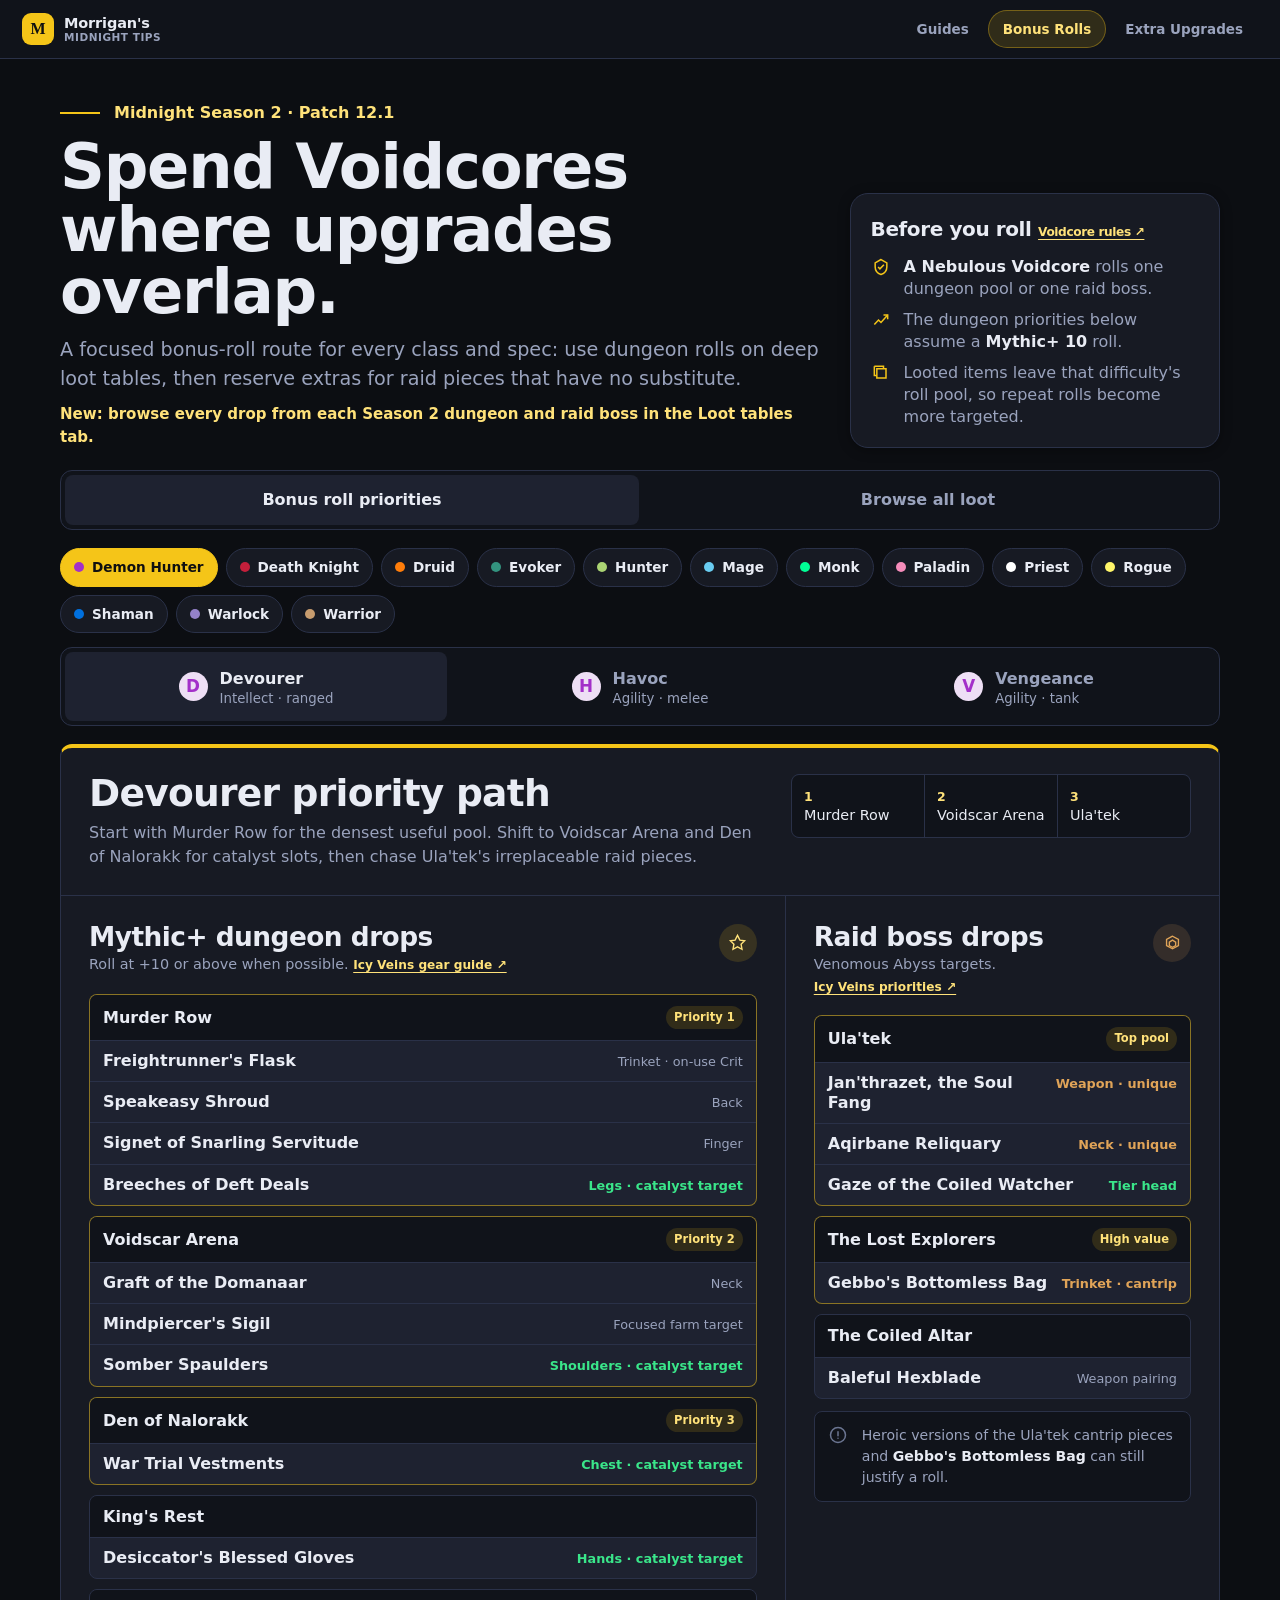
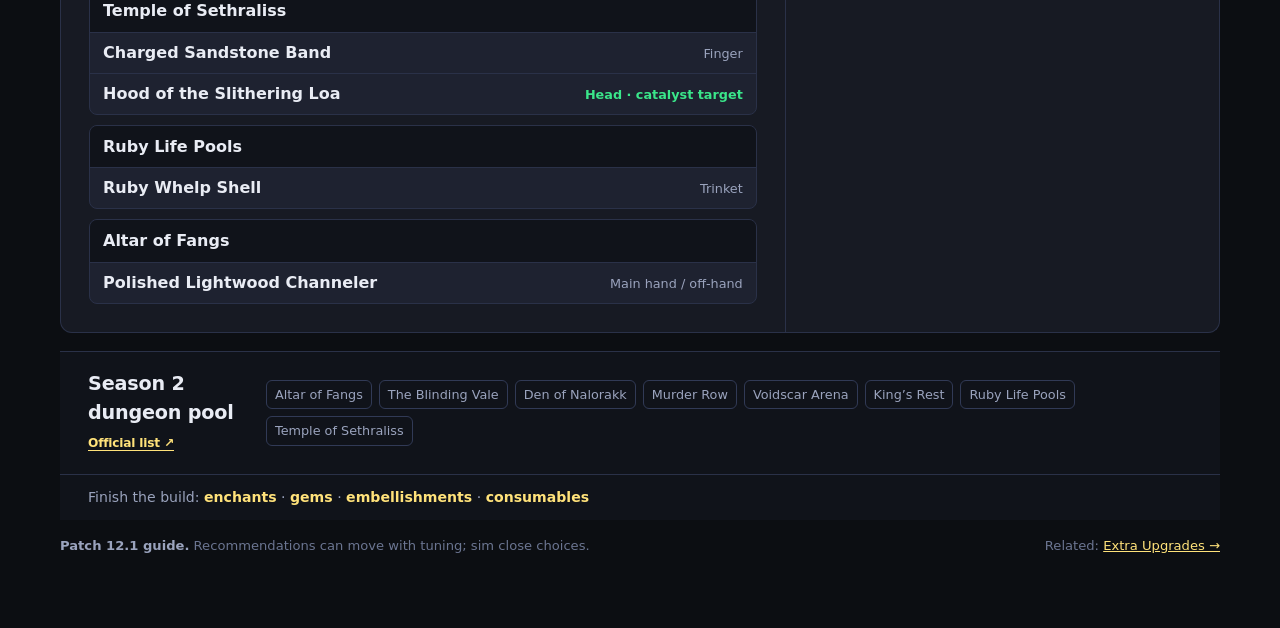
==== commit 9cf74ca6: "Unify site: shared dark theme, global nav, hash routing - Add assets/site.css: shared dark "guides" " ====
--- a/bonus-rolls.html
+++ b/bonus-rolls.html
@@ -3,17 +3,15 @@
 <head>
   <meta charset="utf-8" />
   <meta name="viewport" content="width=device-width, initial-scale=1, viewport-fit=cover" />
-  <meta name="color-scheme" content="light" />
+  <meta name="color-scheme" content="dark" />
   <link rel="icon" href="data:," />
+  <link rel="stylesheet" href="assets/site.css" />
   <title>Midnight S2 Bonus Rolls &amp; Loot Tables</title>
-  <link rel="preconnect" href="https://fonts.googleapis.com">
-  <link rel="preconnect" href="https://fonts.gstatic.com" crossorigin>
-  <link href="https://fonts.googleapis.com/css2?family=Alegreya:wght@600;700&family=Source+Sans+3:wght@400;500;600;700&display=swap" rel="stylesheet">
-  <style>
-    :root { color-scheme: light; --ink:#16201b; --muted:#59665f; --paper:#fff; --wash:#edf2ef; --line:#d7dfda; --fel:#4f8f26; --fel-dark:#2c6417; --fel-pale:#e3f1d9; --vengeance:#a85123; --vengeance-pale:#f5e5da; --havoc:#7a3b8f; --havoc-pale:#ece1f4; --void:#25342d; --raid:#795320; --raid-pale:#f5ead7; --shadow:0 18px 55px rgba(22,32,27,.08); }
+    <style>
+    :root { color-scheme: dark; } /* tokens live in assets/site.css */
     * { box-sizing:border-box; }
     html { scroll-behavior:smooth; }
-    body { margin:0; min-width:0; background:linear-gradient(180deg,#dfe9e3 0,var(--wash) 270px,var(--wash) 100%); color:var(--ink); font-family:"Source Sans 3",sans-serif; font-size:16px; line-height:1.5; }
+    body { margin:0; min-width:0; background:var(--wash); color:var(--ink); font-family:ui-sans-system,system-ui,-apple-system,"Segoe UI",sans-serif; font-size:16px; line-height:1.5; }
     button,a { -webkit-tap-highlight-color:transparent; }
     button { font:inherit; }
     .page { width:min(1160px,calc(100% - 32px)); margin:0 auto; padding:42px 0 72px; }
@@ -21,42 +19,39 @@
     .hero-copy { min-width:0; }
     .season-line { display:flex; flex-wrap:wrap; gap:8px 14px; align-items:center; margin-bottom:11px; color:var(--fel-dark); font-weight:700; }
     .season-line .rule { width:40px; height:2px; background:var(--fel); }
-    .season-line a.back-link{display:inline-flex;align-items:center;gap:6px;padding:6px 12px;border-radius:999px;background:#fff;border:1px solid var(--line);color:var(--ink);text-decoration:none;font-weight:700;font-size:.85rem;box-shadow:0 2px 8px rgba(0,0,0,.06)}
-    .season-line a.back-link:hover{border-color:var(--fel);color:var(--fel-dark)}
     h1,h2,h3,p { margin-top:0; }
-    h1,h2,h3 { font-family:"Alegreya",serif; }
-    h1 { max-width:780px; margin-bottom:13px; font-size:clamp(2.45rem,6vw,4.75rem); line-height:.92; letter-spacing:-.035em; text-wrap:balance; }
-    .lede { max-width:760px; margin-bottom:0; color:#3f4c45; font-size:clamp(1.04rem,2vw,1.2rem); text-wrap:pretty; }
-    .rules-card { padding:20px; background:var(--void); color:#fff; box-shadow:var(--shadow); }
+    h1,h2,h3 { font-weight:800; letter-spacing:-.02em; }
+    h1 { max-width:780px; margin-bottom:13px; font-size:clamp(2.2rem,5vw,3.9rem); line-height:1; text-wrap:balance; }
+    .lede { max-width:760px; margin-bottom:0; color:var(--muted); font-size:clamp(1.04rem,2vw,1.2rem); text-wrap:pretty; }
+    .rules-card { padding:20px; background:var(--paper); border:1px solid var(--line); box-shadow:var(--shadow); border-radius:var(--radius); }
     .rules-card h2 { margin-bottom:12px; font-size:1.25rem; }
     .rules-list { display:grid; gap:10px; margin:0; padding:0; list-style:none; }
-    .rules-list li { display:grid; grid-template-columns:24px minmax(0,1fr); gap:9px; align-items:start; color:#e5ece8; line-height:1.35; }
-    .rules-list svg { width:20px; height:20px; color:#a8df72; margin-top:1px; }
-    .rules-list strong { color:#fff; }
-
+    .rules-list li { display:grid; grid-template-columns:24px minmax(0,1fr); gap:9px; align-items:start; color:var(--muted); line-height:1.35; }
+    .rules-list svg { width:20px; height:20px; color:var(--fel); margin-top:1px; }
+    .rules-list strong { color:var(--ink); }
     .class-picker { display:flex; flex-wrap:wrap; gap:8px; margin-bottom:14px; }
     .class-btn { display:inline-flex; align-items:center; gap:8px; border:1px solid var(--line); background:var(--paper); color:var(--ink); font-weight:700; font-size:.85rem; padding:8px 13px; border-radius:999px; cursor:pointer; }
-    .class-btn:hover { border-color:var(--muted); }
-    .class-btn[aria-pressed="true"] { background:var(--void); border-color:var(--void); color:#fff; }
+    .class-btn:hover { border-color:var(--line2); }
+    .class-btn[aria-pressed="true"] { background:var(--fel); border-color:var(--fel); color:#101010; }
     .class-dot { width:10px; height:10px; border-radius:50%; flex:none; }
-    .spec-tabs { display:grid; grid-template-columns:repeat(auto-fit,minmax(170px,1fr)); gap:2px; padding:4px; background:#cad5ce; border:1px solid #bfcbc4; margin-bottom:18px; }
-    .spec-tab { display:flex; min-width:0; gap:12px; align-items:center; justify-content:center; border:0; padding:15px 18px; background:transparent; color:#4d5a53; cursor:pointer; font-weight:700; transition:background .16s ease,color .16s ease,box-shadow .16s ease; }
+    .spec-tabs { display:grid; grid-template-columns:repeat(auto-fit,minmax(170px,1fr)); gap:2px; padding:4px; background:var(--void); border:1px solid var(--line); border-radius:var(--radius-sm); margin-bottom:18px; }
+    .spec-tab { display:flex; min-width:0; gap:12px; align-items:center; justify-content:center; border:0; padding:15px 18px; background:transparent; color:var(--muted); cursor:pointer; font-weight:700; border-radius:8px; transition:background .16s ease,color .16s ease; }
     .spec-tab:hover { color:var(--ink); }
-    .spec-tab[aria-selected="true"] { background:var(--paper); color:var(--ink); box-shadow:0 4px 16px rgba(22,32,27,.09); }
-    .spec-mark { display:grid; width:29px; height:29px; place-items:center; background:var(--fel-pale); color:var(--fel-dark); border-radius:50%; font-family:"Alegreya",serif; font-size:1.05rem; }
+    .spec-tab[aria-selected="true"] { background:#1e2230; color:var(--ink); }
+    .spec-mark { display:grid; width:29px; height:29px; place-items:center; background:var(--fel-pale); color:var(--fel-dark); border-radius:50%; font-weight:800; font-size:1.05rem; }
     .spec-tab .tab-text { min-width:0; text-align:left; }
     .spec-tab small { display:block; color:var(--muted); font-weight:500; line-height:1.15; }
     .spec-panel[hidden] { display:none; }
-    .spec-panel { background:var(--paper); box-shadow:var(--shadow); border-top:4px solid var(--fel); }
+    .spec-panel { background:var(--paper); border:1px solid var(--line); border-top:4px solid var(--fel); border-radius:var(--radius-sm); overflow:hidden; }
     #panel-vengeance { border-top-color:var(--vengeance); }
     .spec-intro { display:grid; grid-template-columns:minmax(0,1fr) minmax(260px,400px); gap:24px; align-items:start; padding:26px 28px; border-bottom:1px solid var(--line); }
     .spec-intro h2 { margin-bottom:7px; font-size:clamp(1.75rem,4vw,2.35rem); line-height:1.05; }
     .spec-intro p { margin:0; color:var(--muted); }
-    .route { display:grid; grid-template-columns:repeat(3,minmax(0,1fr)); gap:1px; background:var(--line); border:1px solid var(--line); }
-    .route-step { padding:13px 12px; background:#f7f9f8; min-width:0; }
+    .route { display:grid; grid-template-columns:repeat(3,minmax(0,1fr)); gap:1px; background:var(--line); border:1px solid var(--line); border-radius:8px; overflow:hidden; }
+    .route-step { padding:13px 12px; background:var(--void); min-width:0; }
     .route-step b { display:block; font-size:.78rem; color:var(--fel-dark); }
     #panel-vengeance .route-step b { color:var(--vengeance); }
-    .route-step span { display:block; font-size:.9rem; line-height:1.2; }
+    .route-step span { display:block; font-size:.9rem; line-height:1.2; color:var(--ink); }
     .content-grid { display:grid; grid-template-columns:minmax(0,1.25fr) minmax(0,.75fr); }
     .loot-section { min-width:0; padding:28px; }
     .loot-section + .loot-section { border-left:1px solid var(--line); }
@@ -67,85 +62,87 @@
     .section-icon.raid { background:var(--raid-pale); color:var(--raid); }
     .section-icon svg { width:19px; height:19px; }
     .dungeon-list,.boss-list { display:grid; gap:10px; }
-    .loot-group { border:1px solid var(--line); background:#fff; }
-    .loot-group.priority { border-color:#a8c798; }
-    #panel-vengeance .loot-group.priority { border-color:#d2a083; }
-    .group-head { display:flex; align-items:center; justify-content:space-between; gap:12px; padding:11px 13px; background:#f3f6f4; border-bottom:1px solid var(--line); }
+    .loot-group { border:1px solid var(--line); background:#1e2230; border-radius:8px; overflow:hidden; }
+    .loot-group.priority { border-color:rgba(245,197,24,.5); }
+    #panel-vengeance .loot-group.priority { border-color:rgba(217,127,62,.55); }
+    .group-head { display:flex; align-items:center; justify-content:space-between; gap:12px; padding:11px 13px; background:var(--void); border-bottom:1px solid var(--line); }
     .group-head strong { min-width:0; line-height:1.2; }
     .rank { display:inline-flex; flex:0 0 auto; align-items:center; gap:5px; padding:3px 8px; background:var(--fel-pale); color:var(--fel-dark); border-radius:999px; font-size:.72rem; font-weight:700; white-space:nowrap; }
     #panel-vengeance .rank { background:var(--vengeance-pale); color:var(--vengeance); }
     .items { display:grid; }
     .item { display:grid; grid-template-columns:minmax(0,1fr) auto; gap:10px; align-items:baseline; padding:10px 13px; }
-    .item + .item { border-top:1px solid #e7ece9; }
+    .item + .item { border-top:1px solid var(--line); }
     .item-name { min-width:0; font-weight:600; line-height:1.25; overflow-wrap:anywhere; }
     .item-note { color:var(--muted); font-size:.8rem; text-align:right; white-space:nowrap; }
-    .item-note.catalyst { color:#3f7024; font-weight:700; }
+    .item-note.catalyst { color:var(--green); font-weight:700; }
     .item-note.unique { color:var(--raid); font-weight:700; }
-    .outside-note { display:grid; grid-template-columns:24px minmax(0,1fr); gap:10px; margin-top:12px; padding:13px; background:#f1f3f2; color:#465149; font-size:.88rem; }
-    .outside-note svg { width:20px; height:20px; color:var(--muted); }
+    .outside-note { display:grid; grid-template-columns:24px minmax(0,1fr); gap:10px; margin-top:12px; padding:13px; background:var(--void); border:1px solid var(--line); border-radius:8px; color:var(--muted); font-size:.88rem; }
+    .outside-note svg { width:20px; height:20px; color:var(--muted2); }
     .outside-note strong { color:var(--ink); }
-    .pool-strip { display:grid; grid-template-columns:160px minmax(0,1fr); gap:18px; align-items:center; margin-top:18px; padding:18px 28px; background:#18231d; color:#eaf0ec; }
-    .pool-strip strong { font-family:"Alegreya",serif; font-size:1.2rem; color:#fff; }
+    .pool-strip { display:grid; grid-template-columns:160px minmax(0,1fr); gap:18px; align-items:center; margin-top:18px; padding:18px 28px; background:var(--void); border-top:1px solid var(--line); color:var(--muted); }
+    .pool-strip strong { font-size:1.2rem; color:var(--ink); font-weight:800; letter-spacing:-.01em; }
     .pool-list { display:flex; flex-wrap:wrap; gap:7px; }
-    .pool-list span { padding:4px 8px; border:1px solid #44534b; color:#d8e2dc; font-size:.8rem; }
-    .footer-note { display:flex; flex-wrap:wrap; justify-content:space-between; gap:8px 20px; margin-top:16px; color:#58665f; font-size:.82rem; }
-    .footer-note strong { color:#344138; }
+    .pool-list span { padding:4px 8px; border:1px solid var(--line2); color:var(--muted); font-size:.8rem; border-radius:6px; }
+    .footer-note { display:flex; flex-wrap:wrap; justify-content:space-between; gap:8px 20px; margin-top:16px; color:var(--muted2); font-size:.82rem; }
+    .footer-note strong { color:var(--muted); }
     .inline-source { color:var(--fel-dark); font-size:.76rem; font-weight:700; text-underline-offset:3px; white-space:nowrap; }
     #panel-vengeance .inline-source { color:var(--vengeance); }
     @media (max-width:860px) { .hero{grid-template-columns:1fr;align-items:stretch}.content-grid{grid-template-columns:1fr}.loot-section + .loot-section{border-left:0;border-top:1px solid var(--line)}.spec-intro{grid-template-columns:1fr}.pool-strip{grid-template-columns:1fr;gap:10px} }
-    @media (max-width:600px) { .page{width:min(100% - 20px,1160px);padding:24px 0 48px}h1{font-size:clamp(2.5rem,14vw,3.8rem)}.rules-card{padding:17px}.spec-tabs{gap:3px}.spec-tab{padding:12px 8px;gap:8px}.spec-tab small{display:none}.spec-mark{width:25px;height:25px}.spec-intro,.loot-section,.pool-strip{padding-left:17px;padding-right:17px}.route{grid-template-columns:1fr}.route-step{display:grid;grid-template-columns:28px minmax(0,1fr);gap:7px;align-items:baseline}.section-heading{align-items:center}.item{grid-template-columns:1fr;gap:2px}.item-note{text-align:left;white-space:normal}.group-head{align-items:flex-start}.footer-note{display:grid} }
+    @media (max-width:600px) { .page{width:min(100% - 20px,1160px);padding:24px 0 48px}h1{font-size:clamp(2.2rem,12vw,3.2rem)}.rules-card{padding:17px}.spec-tabs{gap:3px}.spec-tab{padding:12px 8px;gap:8px}.spec-tab small{display:none}.spec-mark{width:25px;height:25px}.spec-intro,.loot-section,.pool-strip{padding-left:17px;padding-right:17px}.route{grid-template-columns:1fr}.route-step{display:grid;grid-template-columns:28px minmax(0,1fr);gap:7px;align-items:baseline}.section-heading{align-items:center}.item{grid-template-columns:1fr;gap:2px}.item-note{text-align:left;white-space:normal}.group-head{align-items:flex-start}.footer-note{display:grid} }
     @media (prefers-reduced-motion:reduce) { html{scroll-behavior:auto}*{transition:none!important} }
-    @media print { body{background:#fff}.page{width:100%;padding:0}.spec-tabs{display:none}.spec-panel[hidden]{display:block}.spec-panel{box-shadow:none;margin-bottom:20px;break-inside:avoid}.rules-card{background:#fff;color:var(--ink);border:1px solid var(--line);box-shadow:none}.rules-list li,.rules-card h2,.rules-list strong{color:var(--ink)}.pool-strip{background:#fff;color:var(--ink);border:1px solid var(--line)}.pool-strip strong,.pool-list span{color:var(--ink)} }
+    @media print { .spec-tabs,.site-topbar{display:none}.spec-panel[hidden]{display:block}.spec-panel{margin-bottom:20px;break-inside:avoid} }
 
     /* Full loot browser */
     .loot-new-note { margin:9px 0 0; color:var(--fel-dark); font-size:.94rem; font-weight:600; }
-    .loot-view-switch { display:grid; grid-template-columns:repeat(2,minmax(0,1fr)); gap:2px; margin:0 0 18px; padding:4px; background:#cad5ce; border:1px solid #bfcbc4; }
-    .loot-view-btn,.loot-sub-btn { border:0; background:transparent; color:#4d5a53; cursor:pointer; font-weight:700; }
+    .loot-view-switch { display:grid; grid-template-columns:repeat(2,minmax(0,1fr)); gap:2px; margin:0 0 18px; padding:4px; background:var(--void); border:1px solid var(--line); border-radius:var(--radius-sm); }
+    .loot-view-btn,.loot-sub-btn { border:0; background:transparent; color:var(--muted); cursor:pointer; font-weight:700; border-radius:8px; }
     .loot-view-btn { padding:13px 16px; }
-    .loot-view-btn[aria-pressed="true"] { background:var(--paper); color:var(--ink); }
-    .loot-browser { background:var(--paper); border-top:4px solid var(--fel); }
+    .loot-view-btn[aria-pressed="true"] { background:#1e2230; color:var(--ink); }
+    .loot-browser { background:var(--paper); border:1px solid var(--line); border-top:4px solid var(--fel); border-radius:var(--radius-sm); overflow:hidden; }
     .loot-browser-head { display:flex; align-items:end; justify-content:space-between; gap:20px; padding:25px 28px 20px; border-bottom:1px solid var(--line); }
     .loot-browser-head h2 { margin:0 0 4px; font-size:clamp(1.8rem,4vw,2.4rem); line-height:1; }
     .loot-browser-head p { margin:0; color:var(--muted); }
-    .loot-sub-switch { display:flex; flex:0 0 auto; gap:2px; padding:4px; background:#e8eeea; border:1px solid var(--line); }
+    .loot-sub-switch { display:flex; flex:0 0 auto; gap:2px; padding:4px; background:var(--void); border:1px solid var(--line); border-radius:10px; }
     .loot-sub-btn { min-width:108px; padding:9px 14px; }
-    .loot-sub-btn[aria-pressed="true"] { background:var(--void); color:#fff; }
+    .loot-sub-btn[aria-pressed="true"] { background:var(--fel); color:#101010; }
     .loot-panel { padding:24px 28px 30px; }
-    .loot-ref { margin:0 0 16px; padding:11px 13px; background:#f1f4f2; border:1px solid var(--line); color:#3e4b44; font-size:.9rem; font-weight:600; }
+    .loot-ref { margin:0 0 16px; padding:11px 13px; background:var(--void); border:1px solid var(--line); border-radius:8px; color:var(--muted); font-size:.9rem; font-weight:600; }
     .loot-pills { display:flex; flex-wrap:wrap; gap:7px; margin-bottom:17px; }
-    .loot-pill { border:1px solid var(--line); border-radius:999px; padding:7px 11px; background:#fff; color:#46534c; cursor:pointer; font-size:.82rem; font-weight:700; line-height:1.2; }
-    .loot-pill[aria-pressed="true"] { border-color:var(--fel-dark); background:var(--fel-dark); color:#fff; }
+    .loot-pill { border:1px solid var(--line); border-radius:999px; padding:7px 11px; background:#1e2230; color:var(--muted); cursor:pointer; font-size:.82rem; font-weight:700; line-height:1.2; }
+    .loot-pill:hover { border-color:var(--line2); color:var(--ink); }
+    .loot-pill[aria-pressed="true"] { border-color:var(--fel); background:var(--fel-pale); color:var(--fel-dark); }
     .loot-search { display:block; margin-bottom:20px; }
     .loot-search span { display:block; margin-bottom:5px; color:var(--muted); font-size:.8rem; font-weight:700; }
-    .loot-search input { width:100%; border:1px solid #bdc9c1; background:#fff; color:var(--ink); padding:11px 12px; border-radius:0; font:inherit; }
-    .loot-search input:focus { outline:2px solid rgba(79,143,38,.22); border-color:var(--fel); }
+    .loot-search input { width:100%; border:1px solid var(--line); background:var(--wash); color:var(--ink); padding:11px 12px; border-radius:8px; font:inherit; }
+    .loot-search input:focus { outline:2px solid rgba(245,197,24,.25); border-color:var(--fel); }
+    .loot-guide-line { margin:0 0 12px; }
     .loot-boss + .loot-boss { margin-top:25px; }
     .loot-boss h3 { margin:0 0 9px; font-size:1.42rem; line-height:1.1; }
     .loot-table { width:100%; border-collapse:collapse; table-layout:fixed; border:1px solid var(--line); }
-    .loot-table th,.loot-table td { padding:10px 12px; border-bottom:1px solid #e3e9e5; text-align:left; vertical-align:top; overflow-wrap:anywhere; }
-    .loot-table th { background:#f1f4f2; color:#405047; font-size:.76rem; letter-spacing:.025em; text-transform:uppercase; }
+    .loot-table th,.loot-table td { padding:10px 12px; border-bottom:1px solid var(--line); text-align:left; vertical-align:top; overflow-wrap:anywhere; }
+    .loot-table th { background:var(--void); color:var(--muted); font-size:.76rem; letter-spacing:.025em; text-transform:uppercase; }
     .loot-table tbody tr:last-child td { border-bottom:0; }
-    .loot-table td { color:#344139; font-size:.9rem; line-height:1.35; }
+    .loot-table td { color:var(--muted); font-size:.9rem; line-height:1.35; }
     .loot-table td:first-child { color:var(--ink); font-weight:700; }
     .loot-table th:nth-child(1){width:29%}.loot-table th:nth-child(2){width:17%}.loot-table th:nth-child(3){width:18%}.loot-table th:nth-child(4){width:36%}
-    .loot-tier { margin:0 0 14px; padding:12px 13px; background:var(--raid-pale); border:1px solid #dfcaa8; color:#61451f; font-size:.88rem; line-height:1.45; }
+    .loot-tier { margin:0 0 14px; padding:12px 13px; background:var(--raid-pale); border:1px solid rgba(224,164,88,.4); border-radius:8px; color:#e8c48a; font-size:.88rem; line-height:1.45; }
     .loot-tier strong { color:var(--raid); }
     .loot-footnote { margin:20px 0 0; padding-top:15px; border-top:1px solid var(--line); color:var(--muted); font-size:.84rem; }
-    .loot-empty { padding:22px; border:1px dashed #bac6be; background:#f5f7f6; color:var(--muted); text-align:center; }
+    .loot-empty { padding:22px; border:1px dashed var(--line2); border-radius:8px; background:var(--void); color:var(--muted); text-align:center; }
     @media (max-width:700px) {
       .loot-browser-head { display:grid; align-items:start; padding:20px 17px 17px; }
       .loot-sub-switch { width:100%; }
       .loot-sub-btn { flex:1; min-width:0; }
       .loot-panel { padding:18px 17px 24px; }
       .loot-pills { gap:6px; }
-      .loot-pill { flex:1 1 calc(50% - 6px); border-radius:0; text-align:left; }
+      .loot-pill { flex:1 1 calc(50% - 6px); border-radius:8px; text-align:left; }
       .loot-table,.loot-table tbody,.loot-table tr,.loot-table td { display:block; width:100%; }
       .loot-table thead { display:none; }
       .loot-table { border:0; }
-      .loot-table tr { border:1px solid var(--line); margin-bottom:9px; background:#fff; }
-      .loot-table td { display:grid; grid-template-columns:72px minmax(0,1fr); gap:9px; border-bottom:1px solid #e3e9e5; padding:8px 10px; }
-      .loot-table td::before { content:attr(data-label); color:var(--muted); font-size:.72rem; font-weight:700; text-transform:uppercase; }
-      .loot-table tr:last-child td { border-bottom:1px solid #e3e9e5; }
+      .loot-table tr { border:1px solid var(--line); border-radius:8px; margin-bottom:9px; background:#1e2230; overflow:hidden; }
+      .loot-table td { display:grid; grid-template-columns:72px minmax(0,1fr); gap:9px; border-bottom:1px solid var(--line); padding:8px 10px; }
+      .loot-table td::before { content:attr(data-label); color:var(--muted2); font-size:.72rem; font-weight:700; text-transform:uppercase; }
+      .loot-table tr:last-child td { border-bottom:1px solid var(--line); }
       .loot-table td:last-child { border-bottom:0; }
     }
     @media (max-width:480px) { .loot-view-btn{padding:11px 8px;font-size:.88rem}.loot-pill{flex-basis:100%} }
@@ -161,10 +158,21 @@
       }
     });
   </script>
+<header class="site-topbar">
+  <a class="site-brand" href="index.html" aria-label="Morrigan's Midnight Tips — home">
+    <span class="brand-mark">M</span>
+    <span class="brand-name">Morrigan's<small>MIDNIGHT TIPS</small></span>
+  </a>
+  <nav class="site-nav" aria-label="Site sections">
+    <a href="index.html">Guides</a>
+    <a href="bonus-rolls.html" aria-current="page">Bonus Rolls</a>
+    <a href="extra-upgrades.html">Extra Upgrades</a>
+  </nav>
+</header>
   <main class="page">
     <section class="hero" aria-labelledby="page-title">
       <div class="hero-copy">
-        <div class="season-line"><span class="rule" aria-hidden="true"></span><span>Midnight Season 2 · Patch 12.1</span><a href="../index.html" class="back-link">← Morrigan's Tips</a></div>
+        <div class="season-line"><span class="rule" aria-hidden="true"></span><span>Midnight Season 2 · Patch 12.1</span></div>
         <h1 id="page-title">Spend Voidcores where upgrades overlap.</h1>
         <p class="lede">A focused bonus-roll route for every class and spec: use dungeon rolls on deep loot tables, then reserve extras for raid pieces that have no substitute.</p>
         <p class="loot-new-note">New: browse every drop from each Season 2 dungeon and raid boss in the Loot tables tab.</p>
@@ -230,7 +238,11 @@
           + '<div class="content-grid">'
           + '<section class="loot-section" aria-labelledby="' + spec.id + '-mplus">' + sectionHead(spec.id + '-mplus', 'Mythic+ dungeon drops', 'Roll at +10 or above when possible.', msrc, 'star') + '<div class="dungeon-list">' + dungeons + '</div></section>'
           + '<section class="loot-section" aria-labelledby="' + spec.id + '-raid">' + sectionHead(spec.id + '-raid', 'Raid boss drops', 'Venomous Abyss targets.', rsrc, 'raid') + '<div class="boss-list">' + raid + '</div>' + notes + '</div></section>'
-          + '</div>' + pool + '</section>';
+          + '</div>' + pool + '<div class="xlink-strip">Finish the build: '
+          + '<a href="extra-upgrades.html#enchants">enchants</a> · '
+          + '<a href="extra-upgrades.html#gems">gems</a> · '
+          + '<a href="extra-upgrades.html#embellishments">embellishments</a> · '
+          + '<a href="extra-upgrades.html#consumables">consumables</a></div></section>';
       }
       function renderPanel(){
         const c = SPEC_DATA[curClass];
@@ -327,6 +339,7 @@
         document.getElementById('loot-dungeon-pills').innerHTML=lootDungeons.map(d=>`<button class="loot-pill" type="button" data-dungeon="${escapeHtml(d.dungeon)}" aria-pressed="${d.dungeon===selectedDungeon}">${escapeHtml(d.dungeon)}</button>`).join('');
         document.getElementById('loot-raid-pills').innerHTML=lootRaid.map(b=>`<button class="loot-pill" type="button" data-raid="${escapeHtml(b.boss)}" aria-pressed="${b.boss===selectedRaid}">${b.bossNum}. ${escapeHtml(b.boss)}</button>`).join('');
       }
+      function guideSlug(n){ return (n||'').toLowerCase().normalize('NFKD').replace(/[\u2019\u2018']/g,'').replace(/[^a-z0-9]+/g,'-').replace(/^-|-$/g,'').replace(/-+/g,'-'); }
       function renderDungeon(){
         const dungeon=lootDungeons.find(d=>d.dungeon===selectedDungeon);
         const query=document.getElementById('loot-dungeon-search').value.trim().toLowerCase();
@@ -336,15 +349,17 @@
           total+=items.length;
           return items.length?`<section class="loot-boss"><h3>${escapeHtml(boss.boss)}</h3>${table(items)}</section>`:'';
         }).join('');
-        document.getElementById('loot-dungeon-output').innerHTML=total?blocks:'<div class="loot-empty">No matching items in this dungeon.</div>';
+        const dGuide='<p class="loot-guide-line"><a class="guide-xlink" href="index.html#dungeon-'+guideSlug(dungeon.dungeon)+'">Dungeon guide \u2192</a></p>';
+        document.getElementById('loot-dungeon-output').innerHTML=dGuide+(total?blocks:'<div class="loot-empty">No matching items in this dungeon.</div>');
       }
       function renderRaid(){
         const boss=lootRaid.find(b=>b.boss===selectedRaid);
         const query=document.getElementById('loot-raid-search').value.trim().toLowerCase();
         const items=boss.items.filter(item=>!query||item.name.toLowerCase().includes(query)||item.type.toLowerCase().includes(query));
         const tier=boss.tier_tokens&&boss.tier_tokens.length?`<p class="loot-tier"><strong>Tier: ${escapeHtml(boss.tier)}</strong> — ${boss.tier_tokens.map(token=>`${escapeHtml(token.name)} (${escapeHtml(token.note)})`).join(' · ')}</p>`:'';
-        document.getElementById('loot-raid-output').innerHTML=`<section class="loot-boss"><h3>${boss.bossNum}. ${escapeHtml(boss.boss)}</h3>${tier}${items.length?table(items):'<div class="loot-empty">No matching items from this boss.</div>'}</section>`;
-      }
+        document.getElementById('loot-raid-output').innerHTML=`<section class="loot-boss"><h3>${boss.bossNum}. ${escapeHtml(boss.boss)}<a class="guide-xlink" href="index.html#raid-'+guideSlug(boss.boss)+'">Boss guide \u2192</a></h3>${tier}${items.length?table(items):'<div class="loot-empty">No matching items from this boss.</div>'}</section>`;
+      }
+      if((location.hash||'').toLowerCase()==='#browse'){ try{ setMainView('browser'); }catch(e){} }
       function setMainView(view){
         const browser=view==='browser';
         document.getElementById('loot-priority-view').hidden=browser;
--- a/assets/site.css
+++ b/assets/site.css
@@ -0,0 +1,81 @@
+/* Morrigan's Midnight Tips — shared chrome for all three sections.
+   Dark "guides" theme tokens + global top navigation + cross-link styles. */
+
+:root{
+  --bg:#0c0e12;
+  --bg2:#10131a;
+  --panel:#171a23;
+  --panel2:#1e2230;
+  --panel3:#252b3e;
+  --line:#2a3148;
+  --line2:#313a56;
+  --ink:#e9ecf4;
+  --muted:#9aa3bd;
+  --muted2:#6b7591;
+  --gold:#f5c518;
+  --gold2:#ffe27a;
+  --gold-dim:rgba(245,197,24,.14);
+  --green:#3ae68a;
+  --accent-venom:#6e84ff;
+  --radius:18px;
+  --radius-sm:12px;
+  --shadow:0 2px 12px rgba(0,0,0,.35);
+
+  /* Aliases used by the Bonus Rolls / Extra Upgrades pages — same values, one source of truth */
+  --paper:var(--panel);
+  --wash:var(--bg);
+  --fel:var(--gold);
+  --fel-dark:var(--gold2);
+  --fel-pale:var(--gold-dim);
+  --void:var(--bg2);
+  --vengeance:#d97f3e;
+  --vengeance-pale:rgba(217,127,62,.16);
+  --havoc:#c084e0;
+  --havoc-pale:rgba(192,132,224,.16);
+  --raid:#e0a458;
+  --raid-pale:rgba(224,164,88,.14);
+}
+
+/* ---------- Global top navigation ---------- */
+.site-topbar{
+  display:flex; align-items:center; justify-content:space-between; gap:16px;
+  padding:10px 22px; background:var(--bg2); border-bottom:1px solid var(--line);
+}
+.site-brand{display:flex; align-items:center; gap:10px; text-decoration:none; color:var(--ink); flex:none;}
+.site-brand .brand-mark{
+  width:32px; height:32px; border-radius:9px; display:grid; place-items:center;
+  background:var(--gold); color:#111; font-weight:800;
+  font-family:ui-serif, Georgia, serif; font-size:16px; letter-spacing:-.02em;
+}
+.site-brand .brand-name{font-weight:800; font-size:14.5px; letter-spacing:-.01em; line-height:1.15;}
+.site-brand .brand-name small{display:block; font-size:10.5px; color:var(--muted); font-weight:600; letter-spacing:.05em;}
+.site-nav{display:flex; gap:4px; flex-wrap:wrap; justify-content:flex-end;}
+.site-nav a{
+  padding:8px 14px; border-radius:999px; color:var(--muted); text-decoration:none;
+  font-weight:700; font-size:13.5px; border:1px solid transparent; white-space:nowrap;
+}
+.site-nav a:hover{color:#fff; background:var(--panel2);}
+.site-nav a[aria-current="page"]{color:var(--gold2); background:var(--gold-dim); border-color:rgba(245,197,24,.35);}
+.site-nav a:focus-visible{outline:2px solid var(--accent-venom); outline-offset:2px;}
+@media (max-width:640px){
+  .site-topbar{padding:8px 12px; gap:10px;}
+  .site-brand .brand-name{display:none;}
+  .site-nav a{padding:7px 10px; font-size:12.5px;}
+}
+
+/* ---------- Contextual cross-links ---------- */
+.xlink-strip{
+  margin:0; padding:12px 28px; background:var(--bg2); border-top:1px solid var(--line);
+  color:var(--muted); font-size:.88rem;
+}
+.xlink-strip a{color:var(--gold2); font-weight:700; text-decoration:none;}
+.xlink-strip a:hover{text-decoration:underline;}
+.guide-xlink{
+  font-size:.76rem; font-weight:700; color:var(--muted); text-decoration:none;
+  border:1px solid var(--line); border-radius:999px; padding:3px 10px; margin-left:10px;
+  white-space:nowrap; vertical-align:middle;
+}
+.guide-xlink:hover{color:var(--gold2); border-color:var(--gold);}
+a.pill-link{text-decoration:none; border:1px solid rgba(245,197,24,.4); color:var(--gold2);}
+a.pill-link:hover{background:var(--gold-dim); color:#fff;}
+.meta{display:flex; flex-wrap:wrap; gap:8px; align-items:center;}
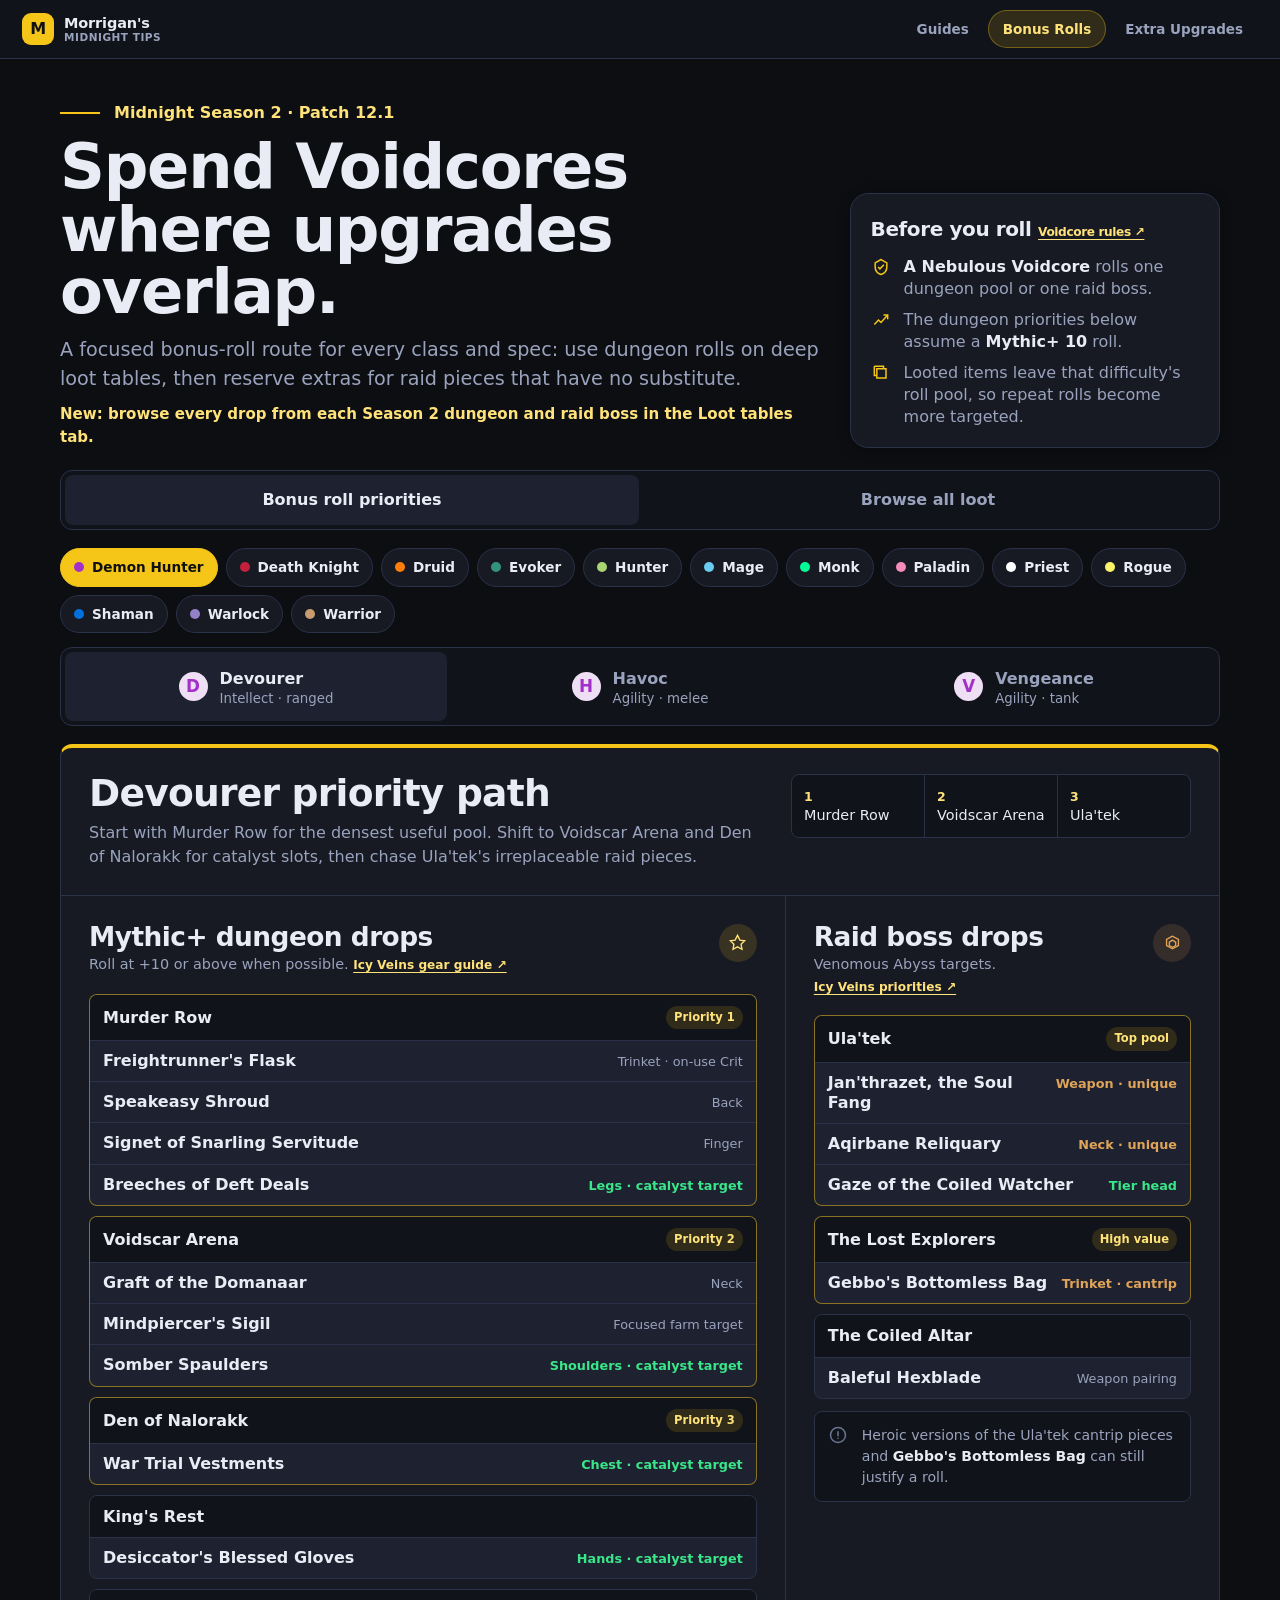
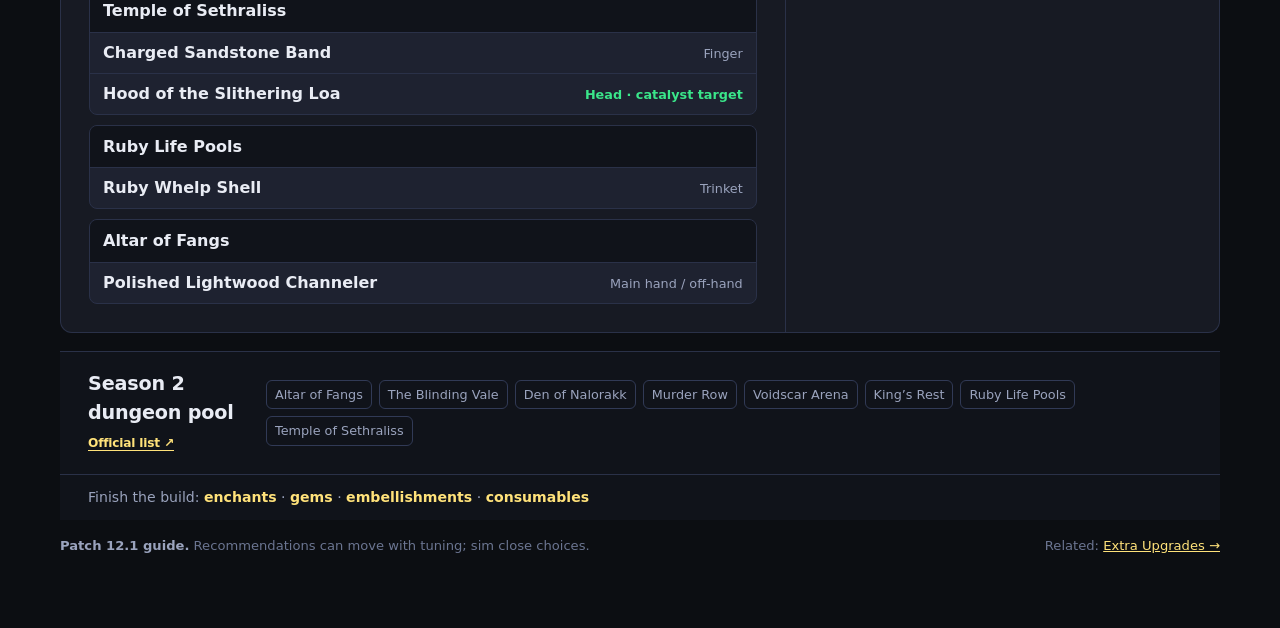
==== commit 960313d1: "Add Kith'ix loot table (The Unbinding of Kith'ix, 12.1.5) - New raidKithix loot group: all 10 equipm" ====
--- a/bonus-rolls.html
+++ b/bonus-rolls.html
@@ -324,12 +324,12 @@
     </footer>
   </main>
   <script>
-    const LOOT_DATA={"dungeonsMidnightA":{"dungeons":[{"bosses":[{"boss":"Rav'i","items":[{"name":"Hydraspine Twinblade","note":null,"stats":"Mastery/Vers","type":"Warglaives"},{"name":"Venom-Etched Crescent","note":null,"stats":"Mastery/Crit","type":"1H Axe"},{"name":"Primordial Robe of Rites","note":null,"stats":"Haste/Mastery","type":"Cloth Chest"},{"name":"Hydra Scale Wristguards","note":null,"stats":"Mastery/Crit","type":"Mail Wrist"},{"name":"Poison-Proof Stompers","note":null,"stats":"Haste/Vers","type":"Plate Boots"},{"name":"Coiled Fangstone","note":"On-use · Str","stats":"Str","type":"Trinket"},{"name":"Vile Vial of Volatile Venom","note":"On-use · Agi/Int/Str","stats":"Int, Agi, Str","type":"Trinket"}]},{"boss":"The Writhing Coil","items":[{"name":"Toxin-Coated Warstaff","note":null,"stats":"Haste/Mastery","type":"Staff"},{"name":"Vile Writhefang Glaive","note":null,"stats":"Crit/Haste","type":"Polearm"},{"name":"Nocuous Focal Fang","note":null,"stats":"Crit/Haste","type":"Off-Hand"},{"name":"Strand of Warding Fangs","note":null,"stats":"Crit/Haste","type":"Neck"},{"name":"Snakeskin Spaulders","note":null,"stats":"Crit/Vers","type":"Leather Shoulder"},{"name":"Aged Interwoven Scaleplate","note":null,"stats":"Crit/Vers","type":"Plate Chest"},{"name":"Leggings of Entwined Serpents","note":null,"stats":"Crit/Haste","type":"Cloth Legs"},{"name":"Knot of Writhing Serpents","note":"Passive · Int","stats":"Int","type":"Trinket"}]},{"boss":"Zul'jan","items":[{"name":"Polished Lightwood Channeler","note":null,"stats":"Int, Haste/Mastery","type":"Dagger"},{"name":"Sharpened Lightwood Slasher","note":null,"stats":"Agi, Crit/Haste","type":"Dagger"},{"name":"Ancestral Amani Recurve","note":null,"stats":"Haste/Mastery","type":"Bow"},{"name":"Spare Speaker's Hood","note":null,"stats":"Haste/Crit","type":"Leather Head"},{"name":"Chestguard of Corroded Scales","note":null,"stats":"Crit/Haste","type":"Mail Chest"},{"name":"Handwraps of Blasphemous Rites","note":null,"stats":"Mastery/Crit","type":"Cloth Hands"},{"name":"Ancient General's Obsidian Pillars","note":null,"stats":"Crit/Haste","type":"Plate Legs"},{"name":"Band of the Amani Warlord","note":null,"stats":"Haste/Crit","type":"Ring"},{"name":"Tattered Amani War Banner","note":"On-use · Agi/Str","stats":"Agi, Str","type":"Trinket"}]}],"dungeon":"Altar of Fangs"},{"bosses":[{"boss":"Kystia Manaheart","items":[{"name":"Nibbles' Training Rod","note":null,"stats":"Crit/Haste","type":"Staff"},{"name":"Sinseared Repeater","note":null,"stats":"Crit/Vers","type":"Gun"},{"name":"Greathelm of Temptation","note":null,"stats":"Mastery/Crit","type":"Plate Head"},{"name":"Nibbling Armbands","note":null,"stats":"Haste/Crit","type":"Cloth Wrist"},{"name":"Gauntlets of Fevered Defense","note":null,"stats":"Crit/Haste","type":"Leather Hands"},{"name":"Felsoaked Soles","note":null,"stats":"Vers/Crit","type":"Mail Feet"},{"name":"Manaheart's Binding Flame","note":"On-use · Agi/Str","stats":"Agi/Str","type":"Trinket"}]},{"boss":"Zaen Bladesorrow","items":[{"name":"Bladesorrow","note":null,"stats":"Crit/Mastery","type":"Dagger"},{"name":"Jangling Felpaulets","note":null,"stats":"Vers/Crit","type":"Mail Shoulder"},{"name":"Speakeasy Shroud","note":null,"stats":"Crit/Mastery","type":"Back"},{"name":"Overseer's Vambraces","note":null,"stats":"Haste/Crit","type":"Plate Wrist"},{"name":"Counterfeit Clutches","note":null,"stats":"Mastery/Vers","type":"Cloth Hands"},{"name":"Breeches of Deft Deals","note":null,"stats":"Crit/Mastery","type":"Leather Legs"},{"name":"Freightrunner's Flask","note":"On-use · Agi/Int","stats":"Agi/Int","type":"Trinket"}]},{"boss":"Xathuux the Annihilator","items":[{"name":"Xathuux's Cleave","note":null,"stats":"Crit/Haste","type":"2H Axe"},{"name":"Fury-fletched Armlets","note":null,"stats":"Haste/Crit","type":"Leather Wrist"},{"name":"Tempestuous Sandals","note":null,"stats":"Mastery/Haste","type":"Cloth Boots"},{"name":"Signet of Snarling Servitude","note":null,"stats":"Crit/Mastery","type":"Ring"},{"name":"Resonant Bellowstone","note":"Passive · Agi/Str","stats":"Agi/Str","type":"Trinket"}]},{"boss":"Lithiel Cinderfury","items":[{"name":"Vilefiend's Guise","note":null,"stats":"Haste/Mastery","type":"Leather Head"},{"name":"Pendant of Malefic Fury","note":null,"stats":"Mastery/Haste","type":"Neck"},{"name":"Cinderfury Shoulderguards","note":null,"stats":"Haste/Mastery","type":"Plate Shoulder"},{"name":"Summoner's Searing Shirt","note":null,"stats":"Haste/Crit","type":"Cloth Chest"},{"name":"Lithiel's Linked Leggings","note":null,"stats":"Haste/Vers","type":"Mail Legs"},{"name":"Unstable Felheart Crystal","note":"On-use · Int","stats":"Int","type":"Trinket"}]}],"dungeon":"Murder Row"},{"bosses":[{"boss":"The Hoardmonger","items":[{"name":"Grim Harvest Gloves","note":null,"stats":"Haste/Vers","type":"Fist Weapon"},{"name":"Scavenger's Spaulders","note":null,"stats":"Vers/Crit","type":"Leather Shoulder"},{"name":"Hoarded Harvest Wrap","note":null,"stats":"Mastery/Vers","type":"Cloth Chest"},{"name":"Autumn's Boon Belt","note":null,"stats":"Mastery/Vers","type":"Plate Waist"},{"name":"Forgotten Tribe Footguards","note":null,"stats":"Haste/Vers","type":"Mail Boots"},{"name":"Pilfered Precious Band","note":null,"stats":"Vers/Crit","type":"Ring"},{"name":"Mycolic Medicine","note":"Passive · Int","stats":"Int","type":"Trinket"}]},{"boss":"Sentinel of Winter","items":[{"name":"Victor's Flashfrozen Blade","note":null,"stats":"Mastery/Haste","type":"Polearm"},{"name":"Tempest's Shelter","note":null,"stats":"Haste/Mastery","type":"Shield"},{"name":"Perennial Frostbound Charm","note":null,"stats":"Mastery/Crit","type":"Off-Hand"},{"name":"Sentinel Challenger's Prize","note":null,"stats":"Crit/Mastery","type":"Plate Chest"},{"name":"Winter's Embrace Bracers","note":null,"stats":"Crit/Mastery","type":"Cloth Wrist"},{"name":"Season's Turn Gauntlets","note":null,"stats":"Haste/Vers","type":"Mail Hands"},{"name":"Tribal Defender's Cord","note":null,"stats":"Crit/Mastery","type":"Mail Waist"},{"name":"Arctic Explorer's Legwraps","note":null,"stats":"Haste/Crit","type":"Leather Boots"},{"name":"Permafrost Essence","note":"Passive","stats":"-","type":"Trinket"}]},{"boss":"Nalorakk","items":[{"name":"Fallen Speaker's Staff","note":null,"stats":"Haste/Vers","type":"Staff"},{"name":"Nalorakk's Nightmare","note":null,"stats":"Vers/Haste","type":"Mail Head"},{"name":"Yoke of the Charging Bear","note":null,"stats":"Haste/Crit","type":"Neck"},{"name":"War Trial Vestments","note":null,"stats":"Mastery/Haste","type":"Leather Chest"},{"name":"Bonds of the Hash'ura","note":null,"stats":"Haste/Crit","type":"Plate Hands"},{"name":"Forest Dream Leg-guards","note":null,"stats":"Haste/Crit","type":"Cloth Legs"},{"name":"Idol of the War Loa","note":"Passive · Str","stats":"Crit","type":"Trinket"}]}],"dungeon":"Den of Nalorakk"}]},"dungeonsMidnightB":{"dungeons":[{"bosses":[{"boss":"Lightblossom Trinity","items":[{"name":"Pruning Lance","note":null,"stats":"Haste/Versatility","type":"Polearm"},{"name":"Thornblade","note":null,"stats":"Haste/Mastery","type":"Dagger"},{"name":"Ironroot Collar","note":null,"stats":"Haste/Versatility","type":"Mail Shoulder"},{"name":"Rootwarden Wraps","note":null,"stats":"Critical Strike/Mastery","type":"Leather Wrist"},{"name":"Lightblossom Cinch","note":null,"stats":"Haste/Mastery","type":"Cloth Waist"},{"name":"Bedrock Breeches","note":null,"stats":"Critical Strike/Versatility","type":"Plate Legs"},{"name":"Seed of Radiant Hope","note":"On-use · Int","stats":"Intellect","type":"Trinket"}]},{"boss":"Ikuzz the Light Hunter","items":[{"name":"Thorntalon Edge","note":null,"stats":"Critical Strike/Mastery","type":"Fist Weapon"},{"name":"Doompetal","note":null,"stats":"Haste/Mastery","type":"Wand"},{"name":"Amirdrassil's Reach","note":null,"stats":"Critical Strike/Versatility","type":"Crossbow"},{"name":"Bloodthorn Burnous","note":null,"stats":"Haste/Mastery","type":"Back"},{"name":"Rootwalker Harness","note":null,"stats":"Critical Strike/Versatility","type":"Leather Waist"},{"name":"Seed of the Devouring Wild","note":"On-use · Str","stats":"Strength","type":"Trinket"}]},{"boss":"Lightwarden Ruia","items":[{"name":"Branch of Pride","note":null,"stats":"Critical Strike/Versatility","type":"Staff"},{"name":"Luminescent Sprout","note":null,"stats":"Haste/Mastery","type":"Off-Hand"},{"name":"Taproot Ribs","note":null,"stats":"Haste/Versatility","type":"Plate Chest"},{"name":"Pulverizing Pads","note":null,"stats":"Critical Strike/Versatility","type":"Mail Hands"},{"name":"Lightwarden's Bind","note":null,"stats":"Versatility/Mastery","type":"Finger"},{"name":"Lightspire Core","note":"Passive · Agi/Int","stats":"Intellect or Agility","type":"Trinket"}]},{"boss":"Ziekket","items":[{"name":"Thorned Reply","note":null,"stats":"Critical Strike/Haste","type":"One-Hand Sword"},{"name":"Teldrassil's Sacrifice","note":null,"stats":"Critical Strike/Versatility","type":"Shield"},{"name":"Worldroot Canopy","note":null,"stats":"Critical Strike/Mastery","type":"Cloth Head"},{"name":"Saptorbane Guards","note":null,"stats":"Critical Strike/Haste","type":"Mail Wrists"},{"name":"Thornspike Gauntlets","note":null,"stats":"Versatility/Mastery","type":"Plate Hands"},{"name":"Lightspore Leggings","note":null,"stats":"Versatility/Mastery","type":"Leather Legs"},{"name":"Sapling of the Dawnroot","note":"Passive · Agi/Int/Str","stats":"Agility, Intellect, or Strength","type":"Trinket"}]}],"dungeon":"The Blinding Vale"},{"bosses":[{"boss":"Taz'Rah","items":[{"name":"Taz'Rah's Cosmic Edge","note":null,"stats":"Haste/Mastery","type":"1H Sword"},{"name":"Voidscarred Crown","note":null,"stats":"Haste/Mastery","type":"Mail Head"},{"name":"Somber Spaulders","note":null,"stats":"Crit/Haste","type":"Leather Shoulder"},{"name":"Despondent's Gauntlets","note":null,"stats":"Vers/Mastery","type":"Plate Hands"},{"name":"Ethereal Netherwrap","note":null,"stats":"Haste/Crit","type":"Cloth Waist"},{"name":"Riftworn Stompers","note":null,"stats":"Haste/Crit","type":"Cloth Boots"},{"name":"Void Execution Mandate","note":"On-use · Agi","stats":"Agi","type":"Trinket"}]},{"boss":"Atroxus","items":[{"name":"Fang of Contagion","note":null,"stats":"Mastery/Vers","type":"Dagger"},{"name":"Hulking Handaxe","note":null,"stats":"Mastery/Haste","type":"1H Axe"},{"name":"Visor of the Predator","note":null,"stats":"Crit/Mastery","type":"Plate Head"},{"name":"Poisoner's Pauldrons","note":null,"stats":"Vers/Mastery","type":"Cloth Shoulder"},{"name":"Hide of Pestilence","note":null,"stats":"Crit/Vers","type":"Leather Chest"},{"name":"Behemoth Waistband","note":null,"stats":"Haste/Mastery","type":"Mail Waist"},{"name":"Sickening Signet of Atroxus","note":null,"stats":"Haste/Mastery","type":"Ring"},{"name":"Tumor of the Swarm","note":"Passive · Agi/Str","stats":"Agi/Str","type":"Trinket"}]},{"boss":"Charonus","items":[{"name":"Charonic Crescent","note":null,"stats":"Vers/Mastery","type":"Polearm"},{"name":"Singularity Slicer","note":null,"stats":"Crit/Haste","type":"Warglaives"},{"name":"Overseer's Diadem","note":null,"stats":"Haste/Mastery","type":"Cloth Head"},{"name":"Graft of the Domanaar","note":null,"stats":"Crit/Mastery","type":"Neck"},{"name":"Manipulator's Vest","note":null,"stats":"Crit/Haste","type":"Mail Chest"},{"name":"Gravitic Girdle","note":null,"stats":"Vers/Mastery","type":"Leather Waist"},{"name":"Mindpiercer's Sigil","note":"Passive · Int","stats":"-","type":"Trinket"}]}],"dungeon":"Voidscar Arena"}]},"dungeonsRubyLifePools":{"dungeons":[{"bosses":[{"boss":"Melidrussa Chillworn","items":[{"name":"Chillworn's Infusion Staff","note":null,"stats":"Int, Crit/Mastery","type":"Staff"},{"name":"Egg Tender's Leggings","note":null,"stats":"Vers/Haste","type":"Mail Legs"},{"name":"Ruby Whelp Shell","note":"Passive · Agi/Int/Str","stats":"Agi, Str, Int","type":"Trinket"},{"name":"Scaleguard's Stalwart Greatboots","note":null,"stats":"Vers/Mastery","type":"Plate Feet"},{"name":"Subjugator's Chilling Grips","note":null,"stats":"Crit/Vers","type":"Leather Hands"}]},{"boss":"Kokia Blazehoof","items":[{"name":"Blazebinder's Hoof","note":"On-use · Haste","stats":"Haste","type":"Trinket"},{"name":"Blazebound Lieutenant's Helm","note":null,"stats":"Mastery/Vers","type":"Mail Head"},{"name":"Fireproof Drape","note":null,"stats":"Haste/Mastery","type":"Back"},{"name":"Havoc Crusher","note":null,"stats":"Agi, Crit/Haste","type":"1H Mace"},{"name":"Invader's Firestorm Chestguard","note":null,"stats":"Mastery/Vers","type":"Leather Chest"},{"name":"Kokia's Burnout Rod","note":null,"stats":"Crit/Vers","type":"Off-Hand"}]},{"boss":"Kyrakka and Erkhart Stormvein","items":[{"name":"Backdraft Cleaver","note":null,"stats":"Agi, Haste/Crit","type":"2H Axe"},{"name":"Breastplate of Soaring Terror","note":null,"stats":"Mastery/Haste","type":"Plate Chest"},{"name":"Crown of Roaring Storms","note":null,"stats":"Vers/Crit","type":"Leather Head"},{"name":"Drake Rider's Stecktarge","note":null,"stats":"Vers/Mastery","type":"Shield"},{"name":"Galerattle Gauntlets","note":null,"stats":"Mastery/Crit","type":"Mail Hands"},{"name":"Kyrakka's Searing Embers","note":"Passive · Crit","stats":"Crit","type":"Trinket"},{"name":"Sky Saddle Cord","note":null,"stats":"Haste/Mastery","type":"Cloth Waist"},{"name":"Skyferno Rondel","note":null,"stats":"Agi, Vers/Haste","type":"Dagger"},{"name":"Wind Soarer's Breeches","note":null,"stats":"Mastery/Crit","type":"Cloth Legs"}]}],"dungeon":"Ruby Life Pools"}],"note":"Transcribed from Icy Veins Ruby Life Pools Season 2 dungeon guide loot tables (updated 12 Aug 2026).","season":"Midnight Season 2 (patch 12.1)"},"dungeonsReturning":{"dungeons":[{"bosses":[{"boss":"The Golden Serpent","items":[{"name":"Gilded Serpent's Tooth","note":null,"stats":"Vers/Haste","type":"Dagger"},{"name":"Gauntlets of the Avian Sentinel","note":null,"stats":"Mastery/Crit","type":"Plate Hands"},{"name":"Belt of the Consecrated Tomb","note":null,"stats":"Vers/Haste","type":"Mail Waist"},{"name":"Breeches of the Sacred Hall","note":null,"stats":"Vers/Haste","type":"Leather Legs"},{"name":"Down-Lined Breeches","note":null,"stats":"Crit/Mastery","type":"Cloth Legs"},{"name":"Auric Puddle Stompers","note":null,"stats":"Vers/Crit","type":"Plate Boots"},{"name":"Goldfeather Boots","note":null,"stats":"Vers/Mastery","type":"Leather Boots"},{"name":"Lustrous Golden Plumage","note":"On-use · Agi","stats":"Agi","type":"Trinket"}]},{"boss":"Mchimba the Embalmer","items":[{"name":"Royal Purifier's Spade","note":null,"stats":"Crit/Mastery","type":"Polearm"},{"name":"Vessel of Last Rites","note":null,"stats":"Haste/Vers","type":"Off-Hand"},{"name":"Embalmer's Steadying Bracers","note":null,"stats":"Crit/Haste","type":"Plate Wrist"},{"name":"Desiccator's Blessed Gloves","note":null,"stats":"Crit/Mastery","type":"Leather Hands"},{"name":"Sepulchral Construct's Gloves","note":null,"stats":"Haste/Mastery","type":"Mail Hands"},{"name":"Ritual Binder's Ring","note":null,"stats":"Haste/Vers","type":"Ring"},{"name":"Mchimba's Ritual Bandages","note":"On-use · Agi/Str","stats":"Agi/Str","type":"Trinket"}]},{"boss":"The Council of Tribes","items":[{"name":"Crackling Jade Kilij","note":null,"stats":"Crit/Mastery","type":"1H Sword"},{"name":"Jeweled Dagger of Subjugation","note":null,"stats":"Haste/Mastery","type":"Dagger"},{"name":"Crossbow of Forgotten Majesty","note":null,"stats":"Haste/Mastery","type":"Crossbow"},{"name":"Cloak of the Restless Tribes","note":null,"stats":"Vers/Mastery","type":"Back"},{"name":"Kula's Butchering Wristwraps","note":null,"stats":"Crit/Vers","type":"Leather Wrist"},{"name":"Girdle of Pestilent Purification","note":null,"stats":"Crit/Vers","type":"Plate Waist"},{"name":"Boots of the Headlong Conqueror","note":null,"stats":"Vers/Mastery","type":"Mail Boots"},{"name":"Sandals of Wise Voodoo","note":null,"stats":"Vers/Haste","type":"Cloth Boots"}]},{"boss":"Dazar","items":[{"name":"Geti'ikku, Cut of Death","note":null,"stats":"Special Effect","type":"2H Sword"},{"name":"Headcracker of Supplication","note":null,"stats":"Mastery/Crit","type":"1H Mace"},{"name":"Headdress of the First Empire","note":null,"stats":"Crit/Vers","type":"Cloth Head"},{"name":"Helm of the Raptor King","note":null,"stats":"Vers/Haste","type":"Plate Head"},{"name":"Mantle of Ceremonial Ascension","note":null,"stats":"Mastery/Haste","type":"Cloth Shoulder"},{"name":"Pauldrons of the Great Unifier","note":null,"stats":"Vers/Mastery","type":"Plate Shoulder"},{"name":"Spaulders of Prime Emperor","note":null,"stats":"Crit/Haste","type":"Mail Shoulder"},{"name":"Vest of Reverent Adoration","note":null,"stats":"Crit/Mastery","type":"Leather Chest"},{"name":"Primal Dinomancer's Belt","note":null,"stats":"Crit/Haste","type":"Leather Waist"},{"name":"Stormbound Emblem of Dazar","note":"On-use · Int","stats":"Int","type":"Trinket"}]}],"dungeon":"King's Rest"},{"bosses":[{"boss":"Adderis and Aspix","items":[{"name":"Staff of the Lightning Serpent","note":null,"stats":"Haste/Mastery","type":"Staff"},{"name":"Twin-Strike Polearm","note":null,"stats":"Haste/Crit","type":"Polearm"},{"name":"Arc-Glass Bindings","note":null,"stats":"Crit/Haste","type":"Mail Wrist"},{"name":"Bindings of the Slithering Current","note":null,"stats":"Crit/Vers","type":"Cloth Wrist"},{"name":"Shard-Tipped Vambraces","note":null,"stats":"Verse/Haste","type":"Plate Wrist"},{"name":"Whirling Dervish Sash","note":null,"stats":"Haste/Mastery","type":"Leather Wrist"},{"name":"Leggings of the Galeforce Viper","note":null,"stats":"Mastery/Vers","type":"Leather Legs"},{"name":"Legplates of Charged Duality","note":null,"stats":"Vers/Crit","type":"Plate Legs"},{"name":"Sabatons of Coruscating Energy","note":null,"stats":"Mastery/Crit","type":"Mail Boots"},{"name":"Sandswept Sandals","note":null,"stats":"Crit/Haste","type":"Cloth Boots"}]},{"boss":"Merektha","items":[{"name":"Swarm's Edge","note":null,"stats":"Vers/Mastery","type":"1H Sword"},{"name":"Snakebite Recurve","note":null,"stats":"Crit/Haste","type":"Bow"},{"name":"Ouroborial Sash","note":null,"stats":"Mastery/Vers","type":"Cloth Waist"},{"name":"Legguards of the Awakening Brood","note":null,"stats":"Crit/Haste","type":"Mail Legs"},{"name":"Sand-Shined Snakeskin Sandals","note":null,"stats":"Crit/Mastery","type":"Leather Boots"},{"name":"Jade Ophidian Band","note":null,"stats":"Mastery/Vers","type":"Ring"},{"name":"Merektha's Fang","note":"On-use · Str","stats":"Str","type":"Trinket"}]},{"boss":"Galvazzt","items":[{"name":"Galvanized Stormcrusher","note":null,"stats":"Haste/Vers","type":"1H Mace"},{"name":"Bulwark of Brimming Potential","note":null,"stats":"Vers/Crit","type":"Shield"},{"name":"Handwraps of Oscillating Polarity","note":null,"stats":"Crit/Haste","type":"Cloth Hands"},{"name":"Sand-Scoured Greatbelt","note":null,"stats":"Vers/Mastery","type":"Plate Waist"},{"name":"Charged Sandstone Band","note":null,"stats":"Crit/Mastery","type":"Ring"},{"name":"Tiny Electromental in a Jar","note":"Passive · Agi","stats":"Agi","type":"Trinket"}]},{"boss":"Avatar of Sethraliss","items":[{"name":"Resonating Crystal Scimitar","note":null,"stats":"Crit/Haste","type":"1H Sword"},{"name":"Hood of the Slithering Loa","note":null,"stats":"Crit/Haste","type":"Leather Head"},{"name":"Sethraliss' Fanged Helm","note":null,"stats":"Mastery/Crit","type":"Mail Head"},{"name":"Brood Cleanser's Amice","note":null,"stats":"Crit/Haste","type":"Cloth Shoulder"},{"name":"C'thraxxi Binders Pauldrons","note":null,"stats":"Haste/Crit","type":"Plate Shoulder"},{"name":"Corrupted Hexxer's Vestments","note":null,"stats":"Vers/Mastery","type":"Mail Chest"},{"name":"Desert Guardian's Breastplate","note":null,"stats":"Mastery/Crit","type":"Plate Chest"},{"name":"Robes of the Reborn Serpent","note":null,"stats":"Mastery/Crit","type":"Cloth Chest"},{"name":"Grips of Electrified Defense","note":null,"stats":"Mastery/Vers","type":"Leather Hands"},{"name":"Sethraliss' Defiled Relic","note":"On-use · Int","stats":"Int","type":"Trinket"}]}],"dungeon":"Temple of Sethraliss"}]},"raid1to4":{"bosses":[{"boss":"Nek'zali the Soulcoiler","bossNum":1,"ilvls":{"heroic":305,"lfr":279,"mythic":318,"normal":292},"items":[{"name":"Initiate's Sacrificial Tights","note":null,"stats":null,"type":"Legs"},{"name":"Nek'zali's Spiritwalkers","note":null,"stats":null,"type":"Boots"},{"name":"Vestment of the Awakening","note":null,"stats":null,"type":"Chest"},{"name":"Restless Spirit Shackles","note":null,"stats":null,"type":"Wrists"},{"name":"Soulslither Spaulders","note":null,"stats":null,"type":"Shoulders"},{"name":"Cursed Reliquary Cincture","note":null,"stats":null,"type":"Waist"},{"name":"Skullguard of the Risen Sacrifice","note":null,"stats":null,"type":"Head"},{"name":"Entombed Cultist's Sabatons","note":null,"stats":null,"type":"Boots"},{"name":"Amani Summoning Shawl","note":null,"stats":null,"type":"Cloak"},{"name":"Strongblood's Ceremonial Cleaver","note":null,"stats":null,"type":"1H Axe"},{"name":"Hexing Spiritrender","note":null,"stats":null,"type":"Dagger"},{"name":"Tomb-Creeper's Claw","note":null,"stats":null,"type":"Fist Weapon"},{"name":"Soulcoiler Ritual Vessel","note":"Healer. Two-minute channel sacrificing five spirits to grant allies damage-reducing barriers; allied deaths shorten the cooldown.","stats":null,"type":"Trinket"}],"tier":null},{"boss":"Entombed Sentinels","bossNum":2,"ilvls":{"heroic":308,"lfr":282,"mythic":321,"normal":295},"items":[{"name":"Venom-Singed Cuffs","note":null,"stats":null,"type":"Wrists"},{"name":"Shadow Hunter's Warmask","note":null,"stats":null,"type":"Head"},{"name":"Venom Warden's Greaves","note":null,"stats":null,"type":"Legs"},{"name":"Crown of the Eternal Fang","note":"Catalyzable to tier Head for some classes","stats":null,"type":"Head"},{"name":"Ancient Construct's Venomshiv","note":null,"stats":null,"type":"Dagger"},{"name":"Caustic Keeper Crusher","note":null,"stats":null,"type":"2H Mace"},{"name":"Spine of the Hissing Abyss","note":null,"stats":null,"type":"Off Hand"},{"name":"Sentinel's Vitriolic Chain","note":"Venom-themed jewelry; reduces Deadly Venom damage","stats":null,"type":"Neck"},{"name":"Keeper's Seething Core","note":"DPS throughput. Passive Haste effect whose activations can overlap; value increases when maintaining multiple active effects.","stats":null,"type":"Trinket"}],"tier":"Hands","tier_tokens":[{"name":"Venomwoven Idol","note":"Mage, Priest, Warlock (Cloth)","stats":null,"type":"Tier Token (Hands)"},{"name":"Venomcured Idol","note":"Demon Hunter, Druid, Monk, Rogue (Leather)","stats":null,"type":"Tier Token (Hands)"},{"name":"Venomcast Idol","note":"Evoker, Hunter, Shaman (Mail)","stats":null,"type":"Tier Token (Hands)"},{"name":"Venomforged Idol","note":"Death Knight, Paladin, Warrior (Plate)","stats":null,"type":"Tier Token (Hands)"}]},{"boss":"The Lost Explorers","bossNum":3,"ilvls":{"heroic":308,"lfr":282,"mythic":321,"normal":295},"items":[{"name":"Errant Scrollsage's Hood","note":null,"stats":null,"type":"Head"},{"name":"Unpossessed Skullsash","note":null,"stats":null,"type":"Waist"},{"name":"Boots of the Reckless Wayfarer","note":null,"stats":null,"type":"Boots"},{"name":"Shellbound Bracers","note":null,"stats":null,"type":"Wrists"},{"name":"Malevolent Spiritcudgel","note":null,"stats":null,"type":"1H Mace"},{"name":"Gebbo's Backup Blaster","note":"Ranged weapon","stats":null,"type":"Gun"},{"name":"Venom-Slashed Scuteward","note":null,"stats":null,"type":"Shield"},{"name":"First Mate's Shellward","note":"Tank/survival. Defensive absorb that becomes substantially stronger at low health and retaliates against melee attackers.","stats":null,"type":"Trinket"},{"name":"Gebbo's Bottomless Bag","note":"Adaptive utility. Provides changing secondary-stat artifacts; value depends on the result and current stat needs.","stats":null,"type":"Trinket"}],"tier":"Shoulders","tier_tokens":[{"name":"Venomwoven Remnant","note":"Mage, Priest, Warlock (Cloth)","stats":null,"type":"Tier Token (Shoulders)"},{"name":"Venomcured Remnant","note":"Demon Hunter, Druid, Monk, Rogue (Leather)","stats":null,"type":"Tier Token (Shoulders)"},{"name":"Venomcast Remnant","note":"Evoker, Hunter, Shaman (Mail)","stats":null,"type":"Tier Token (Shoulders)"},{"name":"Venomforged Remnant","note":"Death Knight, Paladin, Warrior (Plate)","stats":null,"type":"Tier Token (Shoulders)"}]},{"boss":"Vashnik the Malignant","bossNum":4,"ilvls":{"heroic":311,"lfr":285,"mythic":324,"normal":298},"items":[{"name":"Frothing Venom Spaulders","note":null,"stats":null,"type":"Shoulders"},{"name":"Serpentine Mixing Belt","note":null,"stats":null,"type":"Waist"},{"name":"Scaled Fiend's Warboots","note":null,"stats":null,"type":"Boots"},{"name":"Venomancer's Winged Channeler","note":null,"stats":null,"type":"Staff"},{"name":"Malignant Toothed Edge","note":null,"stats":null,"type":"2H Sword"},{"name":"Vile Alchemist's Band","note":"Venom-themed jewelry; reduces Deadly Venom damage","stats":null,"type":"Ring"},{"name":"Vashnik's Sanguine Rancor","note":"Agility DPS. Damage effect that builds stacks and changes behavior between multi-target pressure and a single-target damage-over-time effect.","stats":null,"type":"Trinket"},{"name":"Fang of Umbral Malignance","note":"Intellect DPS. Damage-over-time effect that stacks on one target and can burst or spread when the target dies.","stats":null,"type":"Trinket"}],"tier":"Chest","tier_tokens":[{"name":"Venomwoven Icon","note":"Mage, Priest, Warlock (Cloth)","stats":null,"type":"Tier Token (Chest)"},{"name":"Venomcured Icon","note":"Demon Hunter, Druid, Monk, Rogue (Leather)","stats":null,"type":"Tier Token (Chest)"},{"name":"Venomcast Icon","note":"Evoker, Hunter, Shaman (Mail)","stats":null,"type":"Tier Token (Chest)"},{"name":"Venomforged Icon","note":"Death Knight, Paladin, Warrior (Plate)","stats":null,"type":"Tier Token (Chest)"}]}],"note":"Direct drop item levels vary by boss bracket and difficulty. Necks/rings/trinkets listed. Secondary stats not published by sources — stats set to null where not documented.","raid":"The Venomous Abyss","season":"Midnight Season 2 (patch 12.1)","token_families":{"Venomcast":"Evoker, Hunter, Shaman (Mail)","Venomcured":"Demon Hunter, Druid, Monk, Rogue (Leather)","Venomforged":"Death Knight, Paladin, Warrior (Plate)","Venomwoven":"Mage, Priest, Warlock (Cloth)"}},"raid5to8":{"bosses":[{"boss":"Sszorak","bossNum":5,"ilvls":{"heroic":311,"lfr":285,"mythic":324,"normal":298},"items":[{"name":"Caustic Chain-Wrapped Sash","note":null,"stats":null,"type":"Waist"},{"name":"Ruthless Slaughtergrips","note":null,"stats":null,"type":"Hands"},{"name":"Ferocious Scaleboots","note":null,"stats":null,"type":"Boots"},{"name":"Venomous Boneglaive","note":null,"stats":null,"type":"Warglaive"},{"name":"Slithering Savage's Gavel","note":null,"stats":null,"type":"1H Mace"},{"name":"Apex Brute's Claw Ring","note":"Venom-themed jewelry; reduces Deadly Venom damage","stats":null,"type":"Ring"},{"name":"Sszorak's Ferocity","note":"Strength DPS. Strength-based physical attack effect that scales with nearby enemies; guaranteed predictable trigger after a kill.","stats":"Strength (Passive)","type":"Trinket"},{"name":"Idol of the Howling Nexus","note":"Melee/tank. Rewards avoidance with Strength or Agility and movement speed; includes a fallback trigger after a period without avoiding an attack.","stats":"Mastery (Passive)","type":"Trinket"}],"tier":"Legs","tier_tokens":[{"name":"Venomwoven Relic","note":"Mage, Priest, Warlock (Cloth)","stats":null,"type":"Tier Token (Legs)"},{"name":"Venomcured Relic","note":"Demon Hunter, Druid, Monk, Rogue (Leather)","stats":null,"type":"Tier Token (Legs)"},{"name":"Venomcast Relic","note":"Evoker, Hunter, Shaman (Mail)","stats":null,"type":"Tier Token (Legs)"},{"name":"Venomforged Relic","note":"Death Knight, Paladin, Warrior (Plate)","stats":null,"type":"Tier Token (Legs)"}]},{"boss":"The Twin Fangs","bossNum":6,"ilvls":{"heroic":311,"lfr":285,"mythic":324,"normal":298},"items":[{"name":"Ornaments of the Eternal Coil","note":null,"stats":null,"type":"Shoulders"},{"name":"Bespittled Slitherslippers","note":null,"stats":null,"type":"Boots"},{"name":"Ophidian Fangmail","note":null,"stats":null,"type":"Chest"},{"name":"Scaleplate Strangulators","note":"Catalyzable to tier Hands","stats":null,"type":"Hands"},{"name":"Ravenous Feaster's Fang","note":null,"stats":null,"type":"Dagger"},{"name":"Amulet of the Twin Fangs","note":"Venom-themed jewelry; reduces Deadly Venom damage","stats":null,"type":"Neck"},{"name":"Preternatural Antivenom","note":"Healer. Restores a large portion of recent damage taken, up to its listed cap.","stats":"Critical Strike (Passive)","type":"Trinket"},{"name":"Vexhul's Everflowing Gland","note":"Intellect DPS. On-use damage that is stronger against high-health targets; kills can reduce its cooldown.","stats":"Intellect (On Use)","type":"Trinket"}],"tier":"Head","tier_tokens":[{"name":"Venomwoven Effigy","note":"Mage, Priest, Warlock (Cloth)","stats":null,"type":"Tier Token (Head)"},{"name":"Venomcured Effigy","note":"Demon Hunter, Druid, Monk, Rogue (Leather)","stats":null,"type":"Tier Token (Head)"},{"name":"Venomcast Effigy","note":"Evoker, Hunter, Shaman (Mail)","stats":null,"type":"Tier Token (Head)"},{"name":"Venomforged Effigy","note":"Death Knight, Paladin, Warrior (Plate)","stats":null,"type":"Tier Token (Head)"}]},{"boss":"The Coiled Altar","bossNum":7,"ilvls":{"heroic":315,"lfr":289,"mythic":344,"normal":302},"items":[{"name":"Grasps of the Eternal Shadow","note":"Catalyzable to tier Hands","stats":null,"type":"Hands"},{"name":"Cackling Soultreads","note":null,"stats":null,"type":"Boots"},{"name":"Sash of the Forlorn Vessel","note":null,"stats":null,"type":"Waist"},{"name":"Coiled Hex Legguards","note":"Catalyzable to tier Legs","stats":null,"type":"Legs"},{"name":"Soulslither Spaulders","note":null,"stats":null,"type":"Shoulders"},{"name":"Cuisses of the Uncoiled Union","note":null,"stats":null,"type":"Legs"},{"name":"Reckless Spirit Breastplate","note":"Catalyzable to tier Chest","stats":null,"type":"Chest"},{"name":"Girdle of Toxic Regret","note":null,"stats":null,"type":"Waist"},{"name":"Silken Voodoo Drape","note":null,"stats":null,"type":"Cloak"},{"name":"Baleful Hexblade","note":null,"stats":null,"type":"1H Sword"},{"name":"Aman'muso, Warlord's Vengeance","note":"Very Rare weapon. Bite of Zul'jan set: equip two pieces to activate the set interaction, allowing the guillotine effect to ricochet and summon Venomfang.","stats":null,"type":"1H Axe"},{"name":"Maze-roa, Warlord's Fury","note":"Very Rare weapon. Bite of Zul'jan set: equip two pieces to activate the set interaction, allowing the guillotine effect to ricochet and summon Venomfang.","stats":null,"type":"2H Axe"},{"name":"Hex Lord's Dooming Idol","note":"Intellect DPS. Builds a stacking negative state before converting it into a temporary Intellect window.","stats":"Haste (Passive / On Use)","type":"Trinket"},{"name":"Zul'jin's Guillotine Technique","note":"Strength/Agility DPS. Strength/Agility proc and one component of the Bite of Zul'jan three-item set; activates Bite of Zul'jan with either Very Rare axe.","stats":null,"type":"Trinket"}],"tier":null},{"boss":"Ula'tek","bossNum":8,"ilvls":{"heroic":315,"lfr":289,"mythic":344,"normal":302},"items":[{"name":"Venomkeeper's Horrific Cowl","note":"Venomcursed cantrip armor; supported special effect, can be catalyzed into tier Head retaining stats/effect","stats":null,"type":"Head"},{"name":"Gaze of the Coiled Watcher","note":"Venomcursed cantrip armor; supported special effect, can be catalyzed into tier Head retaining stats/effect","stats":null,"type":"Head"},{"name":"Awoken Dreadfang Cuirass","note":"Venomcursed cantrip armor; supported special effect, can be catalyzed into tier Chest retaining stats/effect","stats":null,"type":"Chest"},{"name":"Chausses of Unbound Rancor","note":"Venomcursed cantrip armor; supported special effect, can be catalyzed into tier Legs retaining stats/effect","stats":null,"type":"Legs"},{"name":"Jaw of the Shackled Goddess","note":null,"stats":null,"type":"1H Sword"},{"name":"Abyssal Broodfiend's Bardiche","note":null,"stats":null,"type":"Polearm"},{"name":"Caustic Repose Greatbow","note":null,"stats":null,"type":"Bow"},{"name":"Zatha'tek, Breath of Corruption","note":"Very Rare final-boss weapon","stats":null,"type":"Dagger"},{"name":"Jan'thrazet, the Soul Fang","note":"Very Rare final-boss weapon","stats":null,"type":"Dagger"},{"name":"Aqirbane Reliquary","note":"Socketed neck; all secondary stats; reduces Deadly Venom damage","stats":null,"type":"Neck"},{"name":"Font of Venomous Rage","note":"DPS burst. Mastery trinket with a four-minute on-use Nature-damage burst that can hit multiple targets, with reduced efficiency beyond its target cap.","stats":"Mastery (On Use)","type":"Trinket"},{"name":"Voracious Heart of Ula'tek","note":"Strength/Agility DPS. Critical Strike trinket with a 90-second on-use Strength/Agility window that ramps through attacks.","stats":"Critical Strike (On Use)","type":"Trinket"},{"name":"Slumbering Coil Curio","note":"Universal tier token — exchange for a tier slot of the player's choice","stats":null,"type":"Tier Token (Universal)"},{"name":"Primeval Skyfriend","note":"Mythic difficulty only; 3 mounts drop per kill","stats":null,"type":"Mount"}],"tier":"Universal (Slumbering Coil Curio, any tier slot)"}],"note":"Direct drop item levels vary by boss bracket and difficulty. Secondary stats are not documented by the sources — stats set to null where not documented.","raid":"The Venomous Abyss","season":"Midnight Season 2 (patch 12.1)","token_families":{"Venomcast":"Evoker, Hunter, Shaman (Mail)","Venomcured":"Demon Hunter, Druid, Monk, Rogue (Leather)","Venomforged":"Death Knight, Paladin, Warrior (Plate)","Venomwoven":"Mage, Priest, Warlock (Cloth)"}}};
+    const LOOT_DATA={"dungeonsMidnightA":{"dungeons":[{"bosses":[{"boss":"Rav'i","items":[{"name":"Hydraspine Twinblade","note":null,"stats":"Mastery/Vers","type":"Warglaives"},{"name":"Venom-Etched Crescent","note":null,"stats":"Mastery/Crit","type":"1H Axe"},{"name":"Primordial Robe of Rites","note":null,"stats":"Haste/Mastery","type":"Cloth Chest"},{"name":"Hydra Scale Wristguards","note":null,"stats":"Mastery/Crit","type":"Mail Wrist"},{"name":"Poison-Proof Stompers","note":null,"stats":"Haste/Vers","type":"Plate Boots"},{"name":"Coiled Fangstone","note":"On-use · Str","stats":"Str","type":"Trinket"},{"name":"Vile Vial of Volatile Venom","note":"On-use · Agi/Int/Str","stats":"Int, Agi, Str","type":"Trinket"}]},{"boss":"The Writhing Coil","items":[{"name":"Toxin-Coated Warstaff","note":null,"stats":"Haste/Mastery","type":"Staff"},{"name":"Vile Writhefang Glaive","note":null,"stats":"Crit/Haste","type":"Polearm"},{"name":"Nocuous Focal Fang","note":null,"stats":"Crit/Haste","type":"Off-Hand"},{"name":"Strand of Warding Fangs","note":null,"stats":"Crit/Haste","type":"Neck"},{"name":"Snakeskin Spaulders","note":null,"stats":"Crit/Vers","type":"Leather Shoulder"},{"name":"Aged Interwoven Scaleplate","note":null,"stats":"Crit/Vers","type":"Plate Chest"},{"name":"Leggings of Entwined Serpents","note":null,"stats":"Crit/Haste","type":"Cloth Legs"},{"name":"Knot of Writhing Serpents","note":"Passive · Int","stats":"Int","type":"Trinket"}]},{"boss":"Zul'jan","items":[{"name":"Polished Lightwood Channeler","note":null,"stats":"Int, Haste/Mastery","type":"Dagger"},{"name":"Sharpened Lightwood Slasher","note":null,"stats":"Agi, Crit/Haste","type":"Dagger"},{"name":"Ancestral Amani Recurve","note":null,"stats":"Haste/Mastery","type":"Bow"},{"name":"Spare Speaker's Hood","note":null,"stats":"Haste/Crit","type":"Leather Head"},{"name":"Chestguard of Corroded Scales","note":null,"stats":"Crit/Haste","type":"Mail Chest"},{"name":"Handwraps of Blasphemous Rites","note":null,"stats":"Mastery/Crit","type":"Cloth Hands"},{"name":"Ancient General's Obsidian Pillars","note":null,"stats":"Crit/Haste","type":"Plate Legs"},{"name":"Band of the Amani Warlord","note":null,"stats":"Haste/Crit","type":"Ring"},{"name":"Tattered Amani War Banner","note":"On-use · Agi/Str","stats":"Agi, Str","type":"Trinket"}]}],"dungeon":"Altar of Fangs"},{"bosses":[{"boss":"Kystia Manaheart","items":[{"name":"Nibbles' Training Rod","note":null,"stats":"Crit/Haste","type":"Staff"},{"name":"Sinseared Repeater","note":null,"stats":"Crit/Vers","type":"Gun"},{"name":"Greathelm of Temptation","note":null,"stats":"Mastery/Crit","type":"Plate Head"},{"name":"Nibbling Armbands","note":null,"stats":"Haste/Crit","type":"Cloth Wrist"},{"name":"Gauntlets of Fevered Defense","note":null,"stats":"Crit/Haste","type":"Leather Hands"},{"name":"Felsoaked Soles","note":null,"stats":"Vers/Crit","type":"Mail Feet"},{"name":"Manaheart's Binding Flame","note":"On-use · Agi/Str","stats":"Agi/Str","type":"Trinket"}]},{"boss":"Zaen Bladesorrow","items":[{"name":"Bladesorrow","note":null,"stats":"Crit/Mastery","type":"Dagger"},{"name":"Jangling Felpaulets","note":null,"stats":"Vers/Crit","type":"Mail Shoulder"},{"name":"Speakeasy Shroud","note":null,"stats":"Crit/Mastery","type":"Back"},{"name":"Overseer's Vambraces","note":null,"stats":"Haste/Crit","type":"Plate Wrist"},{"name":"Counterfeit Clutches","note":null,"stats":"Mastery/Vers","type":"Cloth Hands"},{"name":"Breeches of Deft Deals","note":null,"stats":"Crit/Mastery","type":"Leather Legs"},{"name":"Freightrunner's Flask","note":"On-use · Agi/Int","stats":"Agi/Int","type":"Trinket"}]},{"boss":"Xathuux the Annihilator","items":[{"name":"Xathuux's Cleave","note":null,"stats":"Crit/Haste","type":"2H Axe"},{"name":"Fury-fletched Armlets","note":null,"stats":"Haste/Crit","type":"Leather Wrist"},{"name":"Tempestuous Sandals","note":null,"stats":"Mastery/Haste","type":"Cloth Boots"},{"name":"Signet of Snarling Servitude","note":null,"stats":"Crit/Mastery","type":"Ring"},{"name":"Resonant Bellowstone","note":"Passive · Agi/Str","stats":"Agi/Str","type":"Trinket"}]},{"boss":"Lithiel Cinderfury","items":[{"name":"Vilefiend's Guise","note":null,"stats":"Haste/Mastery","type":"Leather Head"},{"name":"Pendant of Malefic Fury","note":null,"stats":"Mastery/Haste","type":"Neck"},{"name":"Cinderfury Shoulderguards","note":null,"stats":"Haste/Mastery","type":"Plate Shoulder"},{"name":"Summoner's Searing Shirt","note":null,"stats":"Haste/Crit","type":"Cloth Chest"},{"name":"Lithiel's Linked Leggings","note":null,"stats":"Haste/Vers","type":"Mail Legs"},{"name":"Unstable Felheart Crystal","note":"On-use · Int","stats":"Int","type":"Trinket"}]}],"dungeon":"Murder Row"},{"bosses":[{"boss":"The Hoardmonger","items":[{"name":"Grim Harvest Gloves","note":null,"stats":"Haste/Vers","type":"Fist Weapon"},{"name":"Scavenger's Spaulders","note":null,"stats":"Vers/Crit","type":"Leather Shoulder"},{"name":"Hoarded Harvest Wrap","note":null,"stats":"Mastery/Vers","type":"Cloth Chest"},{"name":"Autumn's Boon Belt","note":null,"stats":"Mastery/Vers","type":"Plate Waist"},{"name":"Forgotten Tribe Footguards","note":null,"stats":"Haste/Vers","type":"Mail Boots"},{"name":"Pilfered Precious Band","note":null,"stats":"Vers/Crit","type":"Ring"},{"name":"Mycolic Medicine","note":"Passive · Int","stats":"Int","type":"Trinket"}]},{"boss":"Sentinel of Winter","items":[{"name":"Victor's Flashfrozen Blade","note":null,"stats":"Mastery/Haste","type":"Polearm"},{"name":"Tempest's Shelter","note":null,"stats":"Haste/Mastery","type":"Shield"},{"name":"Perennial Frostbound Charm","note":null,"stats":"Mastery/Crit","type":"Off-Hand"},{"name":"Sentinel Challenger's Prize","note":null,"stats":"Crit/Mastery","type":"Plate Chest"},{"name":"Winter's Embrace Bracers","note":null,"stats":"Crit/Mastery","type":"Cloth Wrist"},{"name":"Season's Turn Gauntlets","note":null,"stats":"Haste/Vers","type":"Mail Hands"},{"name":"Tribal Defender's Cord","note":null,"stats":"Crit/Mastery","type":"Mail Waist"},{"name":"Arctic Explorer's Legwraps","note":null,"stats":"Haste/Crit","type":"Leather Boots"},{"name":"Permafrost Essence","note":"Passive","stats":"-","type":"Trinket"}]},{"boss":"Nalorakk","items":[{"name":"Fallen Speaker's Staff","note":null,"stats":"Haste/Vers","type":"Staff"},{"name":"Nalorakk's Nightmare","note":null,"stats":"Vers/Haste","type":"Mail Head"},{"name":"Yoke of the Charging Bear","note":null,"stats":"Haste/Crit","type":"Neck"},{"name":"War Trial Vestments","note":null,"stats":"Mastery/Haste","type":"Leather Chest"},{"name":"Bonds of the Hash'ura","note":null,"stats":"Haste/Crit","type":"Plate Hands"},{"name":"Forest Dream Leg-guards","note":null,"stats":"Haste/Crit","type":"Cloth Legs"},{"name":"Idol of the War Loa","note":"Passive · Str","stats":"Crit","type":"Trinket"}]}],"dungeon":"Den of Nalorakk"}]},"dungeonsMidnightB":{"dungeons":[{"bosses":[{"boss":"Lightblossom Trinity","items":[{"name":"Pruning Lance","note":null,"stats":"Haste/Versatility","type":"Polearm"},{"name":"Thornblade","note":null,"stats":"Haste/Mastery","type":"Dagger"},{"name":"Ironroot Collar","note":null,"stats":"Haste/Versatility","type":"Mail Shoulder"},{"name":"Rootwarden Wraps","note":null,"stats":"Critical Strike/Mastery","type":"Leather Wrist"},{"name":"Lightblossom Cinch","note":null,"stats":"Haste/Mastery","type":"Cloth Waist"},{"name":"Bedrock Breeches","note":null,"stats":"Critical Strike/Versatility","type":"Plate Legs"},{"name":"Seed of Radiant Hope","note":"On-use · Int","stats":"Intellect","type":"Trinket"}]},{"boss":"Ikuzz the Light Hunter","items":[{"name":"Thorntalon Edge","note":null,"stats":"Critical Strike/Mastery","type":"Fist Weapon"},{"name":"Doompetal","note":null,"stats":"Haste/Mastery","type":"Wand"},{"name":"Amirdrassil's Reach","note":null,"stats":"Critical Strike/Versatility","type":"Crossbow"},{"name":"Bloodthorn Burnous","note":null,"stats":"Haste/Mastery","type":"Back"},{"name":"Rootwalker Harness","note":null,"stats":"Critical Strike/Versatility","type":"Leather Waist"},{"name":"Seed of the Devouring Wild","note":"On-use · Str","stats":"Strength","type":"Trinket"}]},{"boss":"Lightwarden Ruia","items":[{"name":"Branch of Pride","note":null,"stats":"Critical Strike/Versatility","type":"Staff"},{"name":"Luminescent Sprout","note":null,"stats":"Haste/Mastery","type":"Off-Hand"},{"name":"Taproot Ribs","note":null,"stats":"Haste/Versatility","type":"Plate Chest"},{"name":"Pulverizing Pads","note":null,"stats":"Critical Strike/Versatility","type":"Mail Hands"},{"name":"Lightwarden's Bind","note":null,"stats":"Versatility/Mastery","type":"Finger"},{"name":"Lightspire Core","note":"Passive · Agi/Int","stats":"Intellect or Agility","type":"Trinket"}]},{"boss":"Ziekket","items":[{"name":"Thorned Reply","note":null,"stats":"Critical Strike/Haste","type":"One-Hand Sword"},{"name":"Teldrassil's Sacrifice","note":null,"stats":"Critical Strike/Versatility","type":"Shield"},{"name":"Worldroot Canopy","note":null,"stats":"Critical Strike/Mastery","type":"Cloth Head"},{"name":"Saptorbane Guards","note":null,"stats":"Critical Strike/Haste","type":"Mail Wrists"},{"name":"Thornspike Gauntlets","note":null,"stats":"Versatility/Mastery","type":"Plate Hands"},{"name":"Lightspore Leggings","note":null,"stats":"Versatility/Mastery","type":"Leather Legs"},{"name":"Sapling of the Dawnroot","note":"Passive · Agi/Int/Str","stats":"Agility, Intellect, or Strength","type":"Trinket"}]}],"dungeon":"The Blinding Vale"},{"bosses":[{"boss":"Taz'Rah","items":[{"name":"Taz'Rah's Cosmic Edge","note":null,"stats":"Haste/Mastery","type":"1H Sword"},{"name":"Voidscarred Crown","note":null,"stats":"Haste/Mastery","type":"Mail Head"},{"name":"Somber Spaulders","note":null,"stats":"Crit/Haste","type":"Leather Shoulder"},{"name":"Despondent's Gauntlets","note":null,"stats":"Vers/Mastery","type":"Plate Hands"},{"name":"Ethereal Netherwrap","note":null,"stats":"Haste/Crit","type":"Cloth Waist"},{"name":"Riftworn Stompers","note":null,"stats":"Haste/Crit","type":"Cloth Boots"},{"name":"Void Execution Mandate","note":"On-use · Agi","stats":"Agi","type":"Trinket"}]},{"boss":"Atroxus","items":[{"name":"Fang of Contagion","note":null,"stats":"Mastery/Vers","type":"Dagger"},{"name":"Hulking Handaxe","note":null,"stats":"Mastery/Haste","type":"1H Axe"},{"name":"Visor of the Predator","note":null,"stats":"Crit/Mastery","type":"Plate Head"},{"name":"Poisoner's Pauldrons","note":null,"stats":"Vers/Mastery","type":"Cloth Shoulder"},{"name":"Hide of Pestilence","note":null,"stats":"Crit/Vers","type":"Leather Chest"},{"name":"Behemoth Waistband","note":null,"stats":"Haste/Mastery","type":"Mail Waist"},{"name":"Sickening Signet of Atroxus","note":null,"stats":"Haste/Mastery","type":"Ring"},{"name":"Tumor of the Swarm","note":"Passive · Agi/Str","stats":"Agi/Str","type":"Trinket"}]},{"boss":"Charonus","items":[{"name":"Charonic Crescent","note":null,"stats":"Vers/Mastery","type":"Polearm"},{"name":"Singularity Slicer","note":null,"stats":"Crit/Haste","type":"Warglaives"},{"name":"Overseer's Diadem","note":null,"stats":"Haste/Mastery","type":"Cloth Head"},{"name":"Graft of the Domanaar","note":null,"stats":"Crit/Mastery","type":"Neck"},{"name":"Manipulator's Vest","note":null,"stats":"Crit/Haste","type":"Mail Chest"},{"name":"Gravitic Girdle","note":null,"stats":"Vers/Mastery","type":"Leather Waist"},{"name":"Mindpiercer's Sigil","note":"Passive · Int","stats":"-","type":"Trinket"}]}],"dungeon":"Voidscar Arena"}]},"dungeonsRubyLifePools":{"dungeons":[{"bosses":[{"boss":"Melidrussa Chillworn","items":[{"name":"Chillworn's Infusion Staff","note":null,"stats":"Int, Crit/Mastery","type":"Staff"},{"name":"Egg Tender's Leggings","note":null,"stats":"Vers/Haste","type":"Mail Legs"},{"name":"Ruby Whelp Shell","note":"Passive · Agi/Int/Str","stats":"Agi, Str, Int","type":"Trinket"},{"name":"Scaleguard's Stalwart Greatboots","note":null,"stats":"Vers/Mastery","type":"Plate Feet"},{"name":"Subjugator's Chilling Grips","note":null,"stats":"Crit/Vers","type":"Leather Hands"}]},{"boss":"Kokia Blazehoof","items":[{"name":"Blazebinder's Hoof","note":"On-use · Haste","stats":"Haste","type":"Trinket"},{"name":"Blazebound Lieutenant's Helm","note":null,"stats":"Mastery/Vers","type":"Mail Head"},{"name":"Fireproof Drape","note":null,"stats":"Haste/Mastery","type":"Back"},{"name":"Havoc Crusher","note":null,"stats":"Agi, Crit/Haste","type":"1H Mace"},{"name":"Invader's Firestorm Chestguard","note":null,"stats":"Mastery/Vers","type":"Leather Chest"},{"name":"Kokia's Burnout Rod","note":null,"stats":"Crit/Vers","type":"Off-Hand"}]},{"boss":"Kyrakka and Erkhart Stormvein","items":[{"name":"Backdraft Cleaver","note":null,"stats":"Agi, Haste/Crit","type":"2H Axe"},{"name":"Breastplate of Soaring Terror","note":null,"stats":"Mastery/Haste","type":"Plate Chest"},{"name":"Crown of Roaring Storms","note":null,"stats":"Vers/Crit","type":"Leather Head"},{"name":"Drake Rider's Stecktarge","note":null,"stats":"Vers/Mastery","type":"Shield"},{"name":"Galerattle Gauntlets","note":null,"stats":"Mastery/Crit","type":"Mail Hands"},{"name":"Kyrakka's Searing Embers","note":"Passive · Crit","stats":"Crit","type":"Trinket"},{"name":"Sky Saddle Cord","note":null,"stats":"Haste/Mastery","type":"Cloth Waist"},{"name":"Skyferno Rondel","note":null,"stats":"Agi, Vers/Haste","type":"Dagger"},{"name":"Wind Soarer's Breeches","note":null,"stats":"Mastery/Crit","type":"Cloth Legs"}]}],"dungeon":"Ruby Life Pools"}],"note":"Transcribed from Icy Veins Ruby Life Pools Season 2 dungeon guide loot tables (updated 12 Aug 2026).","season":"Midnight Season 2 (patch 12.1)"},"dungeonsReturning":{"dungeons":[{"bosses":[{"boss":"The Golden Serpent","items":[{"name":"Gilded Serpent's Tooth","note":null,"stats":"Vers/Haste","type":"Dagger"},{"name":"Gauntlets of the Avian Sentinel","note":null,"stats":"Mastery/Crit","type":"Plate Hands"},{"name":"Belt of the Consecrated Tomb","note":null,"stats":"Vers/Haste","type":"Mail Waist"},{"name":"Breeches of the Sacred Hall","note":null,"stats":"Vers/Haste","type":"Leather Legs"},{"name":"Down-Lined Breeches","note":null,"stats":"Crit/Mastery","type":"Cloth Legs"},{"name":"Auric Puddle Stompers","note":null,"stats":"Vers/Crit","type":"Plate Boots"},{"name":"Goldfeather Boots","note":null,"stats":"Vers/Mastery","type":"Leather Boots"},{"name":"Lustrous Golden Plumage","note":"On-use · Agi","stats":"Agi","type":"Trinket"}]},{"boss":"Mchimba the Embalmer","items":[{"name":"Royal Purifier's Spade","note":null,"stats":"Crit/Mastery","type":"Polearm"},{"name":"Vessel of Last Rites","note":null,"stats":"Haste/Vers","type":"Off-Hand"},{"name":"Embalmer's Steadying Bracers","note":null,"stats":"Crit/Haste","type":"Plate Wrist"},{"name":"Desiccator's Blessed Gloves","note":null,"stats":"Crit/Mastery","type":"Leather Hands"},{"name":"Sepulchral Construct's Gloves","note":null,"stats":"Haste/Mastery","type":"Mail Hands"},{"name":"Ritual Binder's Ring","note":null,"stats":"Haste/Vers","type":"Ring"},{"name":"Mchimba's Ritual Bandages","note":"On-use · Agi/Str","stats":"Agi/Str","type":"Trinket"}]},{"boss":"The Council of Tribes","items":[{"name":"Crackling Jade Kilij","note":null,"stats":"Crit/Mastery","type":"1H Sword"},{"name":"Jeweled Dagger of Subjugation","note":null,"stats":"Haste/Mastery","type":"Dagger"},{"name":"Crossbow of Forgotten Majesty","note":null,"stats":"Haste/Mastery","type":"Crossbow"},{"name":"Cloak of the Restless Tribes","note":null,"stats":"Vers/Mastery","type":"Back"},{"name":"Kula's Butchering Wristwraps","note":null,"stats":"Crit/Vers","type":"Leather Wrist"},{"name":"Girdle of Pestilent Purification","note":null,"stats":"Crit/Vers","type":"Plate Waist"},{"name":"Boots of the Headlong Conqueror","note":null,"stats":"Vers/Mastery","type":"Mail Boots"},{"name":"Sandals of Wise Voodoo","note":null,"stats":"Vers/Haste","type":"Cloth Boots"}]},{"boss":"Dazar","items":[{"name":"Geti'ikku, Cut of Death","note":null,"stats":"Special Effect","type":"2H Sword"},{"name":"Headcracker of Supplication","note":null,"stats":"Mastery/Crit","type":"1H Mace"},{"name":"Headdress of the First Empire","note":null,"stats":"Crit/Vers","type":"Cloth Head"},{"name":"Helm of the Raptor King","note":null,"stats":"Vers/Haste","type":"Plate Head"},{"name":"Mantle of Ceremonial Ascension","note":null,"stats":"Mastery/Haste","type":"Cloth Shoulder"},{"name":"Pauldrons of the Great Unifier","note":null,"stats":"Vers/Mastery","type":"Plate Shoulder"},{"name":"Spaulders of Prime Emperor","note":null,"stats":"Crit/Haste","type":"Mail Shoulder"},{"name":"Vest of Reverent Adoration","note":null,"stats":"Crit/Mastery","type":"Leather Chest"},{"name":"Primal Dinomancer's Belt","note":null,"stats":"Crit/Haste","type":"Leather Waist"},{"name":"Stormbound Emblem of Dazar","note":"On-use · Int","stats":"Int","type":"Trinket"}]}],"dungeon":"King's Rest"},{"bosses":[{"boss":"Adderis and Aspix","items":[{"name":"Staff of the Lightning Serpent","note":null,"stats":"Haste/Mastery","type":"Staff"},{"name":"Twin-Strike Polearm","note":null,"stats":"Haste/Crit","type":"Polearm"},{"name":"Arc-Glass Bindings","note":null,"stats":"Crit/Haste","type":"Mail Wrist"},{"name":"Bindings of the Slithering Current","note":null,"stats":"Crit/Vers","type":"Cloth Wrist"},{"name":"Shard-Tipped Vambraces","note":null,"stats":"Verse/Haste","type":"Plate Wrist"},{"name":"Whirling Dervish Sash","note":null,"stats":"Haste/Mastery","type":"Leather Wrist"},{"name":"Leggings of the Galeforce Viper","note":null,"stats":"Mastery/Vers","type":"Leather Legs"},{"name":"Legplates of Charged Duality","note":null,"stats":"Vers/Crit","type":"Plate Legs"},{"name":"Sabatons of Coruscating Energy","note":null,"stats":"Mastery/Crit","type":"Mail Boots"},{"name":"Sandswept Sandals","note":null,"stats":"Crit/Haste","type":"Cloth Boots"}]},{"boss":"Merektha","items":[{"name":"Swarm's Edge","note":null,"stats":"Vers/Mastery","type":"1H Sword"},{"name":"Snakebite Recurve","note":null,"stats":"Crit/Haste","type":"Bow"},{"name":"Ouroborial Sash","note":null,"stats":"Mastery/Vers","type":"Cloth Waist"},{"name":"Legguards of the Awakening Brood","note":null,"stats":"Crit/Haste","type":"Mail Legs"},{"name":"Sand-Shined Snakeskin Sandals","note":null,"stats":"Crit/Mastery","type":"Leather Boots"},{"name":"Jade Ophidian Band","note":null,"stats":"Mastery/Vers","type":"Ring"},{"name":"Merektha's Fang","note":"On-use · Str","stats":"Str","type":"Trinket"}]},{"boss":"Galvazzt","items":[{"name":"Galvanized Stormcrusher","note":null,"stats":"Haste/Vers","type":"1H Mace"},{"name":"Bulwark of Brimming Potential","note":null,"stats":"Vers/Crit","type":"Shield"},{"name":"Handwraps of Oscillating Polarity","note":null,"stats":"Crit/Haste","type":"Cloth Hands"},{"name":"Sand-Scoured Greatbelt","note":null,"stats":"Vers/Mastery","type":"Plate Waist"},{"name":"Charged Sandstone Band","note":null,"stats":"Crit/Mastery","type":"Ring"},{"name":"Tiny Electromental in a Jar","note":"Passive · Agi","stats":"Agi","type":"Trinket"}]},{"boss":"Avatar of Sethraliss","items":[{"name":"Resonating Crystal Scimitar","note":null,"stats":"Crit/Haste","type":"1H Sword"},{"name":"Hood of the Slithering Loa","note":null,"stats":"Crit/Haste","type":"Leather Head"},{"name":"Sethraliss' Fanged Helm","note":null,"stats":"Mastery/Crit","type":"Mail Head"},{"name":"Brood Cleanser's Amice","note":null,"stats":"Crit/Haste","type":"Cloth Shoulder"},{"name":"C'thraxxi Binders Pauldrons","note":null,"stats":"Haste/Crit","type":"Plate Shoulder"},{"name":"Corrupted Hexxer's Vestments","note":null,"stats":"Vers/Mastery","type":"Mail Chest"},{"name":"Desert Guardian's Breastplate","note":null,"stats":"Mastery/Crit","type":"Plate Chest"},{"name":"Robes of the Reborn Serpent","note":null,"stats":"Mastery/Crit","type":"Cloth Chest"},{"name":"Grips of Electrified Defense","note":null,"stats":"Mastery/Vers","type":"Leather Hands"},{"name":"Sethraliss' Defiled Relic","note":"On-use · Int","stats":"Int","type":"Trinket"}]}],"dungeon":"Temple of Sethraliss"}]},"raid1to4":{"bosses":[{"boss":"Nek'zali the Soulcoiler","bossNum":1,"ilvls":{"heroic":305,"lfr":279,"mythic":318,"normal":292},"items":[{"name":"Initiate's Sacrificial Tights","note":null,"stats":null,"type":"Legs"},{"name":"Nek'zali's Spiritwalkers","note":null,"stats":null,"type":"Boots"},{"name":"Vestment of the Awakening","note":null,"stats":null,"type":"Chest"},{"name":"Restless Spirit Shackles","note":null,"stats":null,"type":"Wrists"},{"name":"Soulslither Spaulders","note":null,"stats":null,"type":"Shoulders"},{"name":"Cursed Reliquary Cincture","note":null,"stats":null,"type":"Waist"},{"name":"Skullguard of the Risen Sacrifice","note":null,"stats":null,"type":"Head"},{"name":"Entombed Cultist's Sabatons","note":null,"stats":null,"type":"Boots"},{"name":"Amani Summoning Shawl","note":null,"stats":null,"type":"Cloak"},{"name":"Strongblood's Ceremonial Cleaver","note":null,"stats":null,"type":"1H Axe"},{"name":"Hexing Spiritrender","note":null,"stats":null,"type":"Dagger"},{"name":"Tomb-Creeper's Claw","note":null,"stats":null,"type":"Fist Weapon"},{"name":"Soulcoiler Ritual Vessel","note":"Healer. Two-minute channel sacrificing five spirits to grant allies damage-reducing barriers; allied deaths shorten the cooldown.","stats":null,"type":"Trinket"}],"tier":null},{"boss":"Entombed Sentinels","bossNum":2,"ilvls":{"heroic":308,"lfr":282,"mythic":321,"normal":295},"items":[{"name":"Venom-Singed Cuffs","note":null,"stats":null,"type":"Wrists"},{"name":"Shadow Hunter's Warmask","note":null,"stats":null,"type":"Head"},{"name":"Venom Warden's Greaves","note":null,"stats":null,"type":"Legs"},{"name":"Crown of the Eternal Fang","note":"Catalyzable to tier Head for some classes","stats":null,"type":"Head"},{"name":"Ancient Construct's Venomshiv","note":null,"stats":null,"type":"Dagger"},{"name":"Caustic Keeper Crusher","note":null,"stats":null,"type":"2H Mace"},{"name":"Spine of the Hissing Abyss","note":null,"stats":null,"type":"Off Hand"},{"name":"Sentinel's Vitriolic Chain","note":"Venom-themed jewelry; reduces Deadly Venom damage","stats":null,"type":"Neck"},{"name":"Keeper's Seething Core","note":"DPS throughput. Passive Haste effect whose activations can overlap; value increases when maintaining multiple active effects.","stats":null,"type":"Trinket"}],"tier":"Hands","tier_tokens":[{"name":"Venomwoven Idol","note":"Mage, Priest, Warlock (Cloth)","stats":null,"type":"Tier Token (Hands)"},{"name":"Venomcured Idol","note":"Demon Hunter, Druid, Monk, Rogue (Leather)","stats":null,"type":"Tier Token (Hands)"},{"name":"Venomcast Idol","note":"Evoker, Hunter, Shaman (Mail)","stats":null,"type":"Tier Token (Hands)"},{"name":"Venomforged Idol","note":"Death Knight, Paladin, Warrior (Plate)","stats":null,"type":"Tier Token (Hands)"}]},{"boss":"The Lost Explorers","bossNum":3,"ilvls":{"heroic":308,"lfr":282,"mythic":321,"normal":295},"items":[{"name":"Errant Scrollsage's Hood","note":null,"stats":null,"type":"Head"},{"name":"Unpossessed Skullsash","note":null,"stats":null,"type":"Waist"},{"name":"Boots of the Reckless Wayfarer","note":null,"stats":null,"type":"Boots"},{"name":"Shellbound Bracers","note":null,"stats":null,"type":"Wrists"},{"name":"Malevolent Spiritcudgel","note":null,"stats":null,"type":"1H Mace"},{"name":"Gebbo's Backup Blaster","note":"Ranged weapon","stats":null,"type":"Gun"},{"name":"Venom-Slashed Scuteward","note":null,"stats":null,"type":"Shield"},{"name":"First Mate's Shellward","note":"Tank/survival. Defensive absorb that becomes substantially stronger at low health and retaliates against melee attackers.","stats":null,"type":"Trinket"},{"name":"Gebbo's Bottomless Bag","note":"Adaptive utility. Provides changing secondary-stat artifacts; value depends on the result and current stat needs.","stats":null,"type":"Trinket"}],"tier":"Shoulders","tier_tokens":[{"name":"Venomwoven Remnant","note":"Mage, Priest, Warlock (Cloth)","stats":null,"type":"Tier Token (Shoulders)"},{"name":"Venomcured Remnant","note":"Demon Hunter, Druid, Monk, Rogue (Leather)","stats":null,"type":"Tier Token (Shoulders)"},{"name":"Venomcast Remnant","note":"Evoker, Hunter, Shaman (Mail)","stats":null,"type":"Tier Token (Shoulders)"},{"name":"Venomforged Remnant","note":"Death Knight, Paladin, Warrior (Plate)","stats":null,"type":"Tier Token (Shoulders)"}]},{"boss":"Vashnik the Malignant","bossNum":4,"ilvls":{"heroic":311,"lfr":285,"mythic":324,"normal":298},"items":[{"name":"Frothing Venom Spaulders","note":null,"stats":null,"type":"Shoulders"},{"name":"Serpentine Mixing Belt","note":null,"stats":null,"type":"Waist"},{"name":"Scaled Fiend's Warboots","note":null,"stats":null,"type":"Boots"},{"name":"Venomancer's Winged Channeler","note":null,"stats":null,"type":"Staff"},{"name":"Malignant Toothed Edge","note":null,"stats":null,"type":"2H Sword"},{"name":"Vile Alchemist's Band","note":"Venom-themed jewelry; reduces Deadly Venom damage","stats":null,"type":"Ring"},{"name":"Vashnik's Sanguine Rancor","note":"Agility DPS. Damage effect that builds stacks and changes behavior between multi-target pressure and a single-target damage-over-time effect.","stats":null,"type":"Trinket"},{"name":"Fang of Umbral Malignance","note":"Intellect DPS. Damage-over-time effect that stacks on one target and can burst or spread when the target dies.","stats":null,"type":"Trinket"}],"tier":"Chest","tier_tokens":[{"name":"Venomwoven Icon","note":"Mage, Priest, Warlock (Cloth)","stats":null,"type":"Tier Token (Chest)"},{"name":"Venomcured Icon","note":"Demon Hunter, Druid, Monk, Rogue (Leather)","stats":null,"type":"Tier Token (Chest)"},{"name":"Venomcast Icon","note":"Evoker, Hunter, Shaman (Mail)","stats":null,"type":"Tier Token (Chest)"},{"name":"Venomforged Icon","note":"Death Knight, Paladin, Warrior (Plate)","stats":null,"type":"Tier Token (Chest)"}]}],"note":"Direct drop item levels vary by boss bracket and difficulty. Necks/rings/trinkets listed. Secondary stats not published by sources — stats set to null where not documented.","raid":"The Venomous Abyss","season":"Midnight Season 2 (patch 12.1)","token_families":{"Venomcast":"Evoker, Hunter, Shaman (Mail)","Venomcured":"Demon Hunter, Druid, Monk, Rogue (Leather)","Venomforged":"Death Knight, Paladin, Warrior (Plate)","Venomwoven":"Mage, Priest, Warlock (Cloth)"}},"raid5to8":{"bosses":[{"boss":"Sszorak","bossNum":5,"ilvls":{"heroic":311,"lfr":285,"mythic":324,"normal":298},"items":[{"name":"Caustic Chain-Wrapped Sash","note":null,"stats":null,"type":"Waist"},{"name":"Ruthless Slaughtergrips","note":null,"stats":null,"type":"Hands"},{"name":"Ferocious Scaleboots","note":null,"stats":null,"type":"Boots"},{"name":"Venomous Boneglaive","note":null,"stats":null,"type":"Warglaive"},{"name":"Slithering Savage's Gavel","note":null,"stats":null,"type":"1H Mace"},{"name":"Apex Brute's Claw Ring","note":"Venom-themed jewelry; reduces Deadly Venom damage","stats":null,"type":"Ring"},{"name":"Sszorak's Ferocity","note":"Strength DPS. Strength-based physical attack effect that scales with nearby enemies; guaranteed predictable trigger after a kill.","stats":"Strength (Passive)","type":"Trinket"},{"name":"Idol of the Howling Nexus","note":"Melee/tank. Rewards avoidance with Strength or Agility and movement speed; includes a fallback trigger after a period without avoiding an attack.","stats":"Mastery (Passive)","type":"Trinket"}],"tier":"Legs","tier_tokens":[{"name":"Venomwoven Relic","note":"Mage, Priest, Warlock (Cloth)","stats":null,"type":"Tier Token (Legs)"},{"name":"Venomcured Relic","note":"Demon Hunter, Druid, Monk, Rogue (Leather)","stats":null,"type":"Tier Token (Legs)"},{"name":"Venomcast Relic","note":"Evoker, Hunter, Shaman (Mail)","stats":null,"type":"Tier Token (Legs)"},{"name":"Venomforged Relic","note":"Death Knight, Paladin, Warrior (Plate)","stats":null,"type":"Tier Token (Legs)"}]},{"boss":"The Twin Fangs","bossNum":6,"ilvls":{"heroic":311,"lfr":285,"mythic":324,"normal":298},"items":[{"name":"Ornaments of the Eternal Coil","note":null,"stats":null,"type":"Shoulders"},{"name":"Bespittled Slitherslippers","note":null,"stats":null,"type":"Boots"},{"name":"Ophidian Fangmail","note":null,"stats":null,"type":"Chest"},{"name":"Scaleplate Strangulators","note":"Catalyzable to tier Hands","stats":null,"type":"Hands"},{"name":"Ravenous Feaster's Fang","note":null,"stats":null,"type":"Dagger"},{"name":"Amulet of the Twin Fangs","note":"Venom-themed jewelry; reduces Deadly Venom damage","stats":null,"type":"Neck"},{"name":"Preternatural Antivenom","note":"Healer. Restores a large portion of recent damage taken, up to its listed cap.","stats":"Critical Strike (Passive)","type":"Trinket"},{"name":"Vexhul's Everflowing Gland","note":"Intellect DPS. On-use damage that is stronger against high-health targets; kills can reduce its cooldown.","stats":"Intellect (On Use)","type":"Trinket"}],"tier":"Head","tier_tokens":[{"name":"Venomwoven Effigy","note":"Mage, Priest, Warlock (Cloth)","stats":null,"type":"Tier Token (Head)"},{"name":"Venomcured Effigy","note":"Demon Hunter, Druid, Monk, Rogue (Leather)","stats":null,"type":"Tier Token (Head)"},{"name":"Venomcast Effigy","note":"Evoker, Hunter, Shaman (Mail)","stats":null,"type":"Tier Token (Head)"},{"name":"Venomforged Effigy","note":"Death Knight, Paladin, Warrior (Plate)","stats":null,"type":"Tier Token (Head)"}]},{"boss":"The Coiled Altar","bossNum":7,"ilvls":{"heroic":315,"lfr":289,"mythic":344,"normal":302},"items":[{"name":"Grasps of the Eternal Shadow","note":"Catalyzable to tier Hands","stats":null,"type":"Hands"},{"name":"Cackling Soultreads","note":null,"stats":null,"type":"Boots"},{"name":"Sash of the Forlorn Vessel","note":null,"stats":null,"type":"Waist"},{"name":"Coiled Hex Legguards","note":"Catalyzable to tier Legs","stats":null,"type":"Legs"},{"name":"Soulslither Spaulders","note":null,"stats":null,"type":"Shoulders"},{"name":"Cuisses of the Uncoiled Union","note":null,"stats":null,"type":"Legs"},{"name":"Reckless Spirit Breastplate","note":"Catalyzable to tier Chest","stats":null,"type":"Chest"},{"name":"Girdle of Toxic Regret","note":null,"stats":null,"type":"Waist"},{"name":"Silken Voodoo Drape","note":null,"stats":null,"type":"Cloak"},{"name":"Baleful Hexblade","note":null,"stats":null,"type":"1H Sword"},{"name":"Aman'muso, Warlord's Vengeance","note":"Very Rare weapon. Bite of Zul'jan set: equip two pieces to activate the set interaction, allowing the guillotine effect to ricochet and summon Venomfang.","stats":null,"type":"1H Axe"},{"name":"Maze-roa, Warlord's Fury","note":"Very Rare weapon. Bite of Zul'jan set: equip two pieces to activate the set interaction, allowing the guillotine effect to ricochet and summon Venomfang.","stats":null,"type":"2H Axe"},{"name":"Hex Lord's Dooming Idol","note":"Intellect DPS. Builds a stacking negative state before converting it into a temporary Intellect window.","stats":"Haste (Passive / On Use)","type":"Trinket"},{"name":"Zul'jin's Guillotine Technique","note":"Strength/Agility DPS. Strength/Agility proc and one component of the Bite of Zul'jan three-item set; activates Bite of Zul'jan with either Very Rare axe.","stats":null,"type":"Trinket"}],"tier":null},{"boss":"Ula'tek","bossNum":8,"ilvls":{"heroic":315,"lfr":289,"mythic":344,"normal":302},"items":[{"name":"Venomkeeper's Horrific Cowl","note":"Venomcursed cantrip armor; supported special effect, can be catalyzed into tier Head retaining stats/effect","stats":null,"type":"Head"},{"name":"Gaze of the Coiled Watcher","note":"Venomcursed cantrip armor; supported special effect, can be catalyzed into tier Head retaining stats/effect","stats":null,"type":"Head"},{"name":"Awoken Dreadfang Cuirass","note":"Venomcursed cantrip armor; supported special effect, can be catalyzed into tier Chest retaining stats/effect","stats":null,"type":"Chest"},{"name":"Chausses of Unbound Rancor","note":"Venomcursed cantrip armor; supported special effect, can be catalyzed into tier Legs retaining stats/effect","stats":null,"type":"Legs"},{"name":"Jaw of the Shackled Goddess","note":null,"stats":null,"type":"1H Sword"},{"name":"Abyssal Broodfiend's Bardiche","note":null,"stats":null,"type":"Polearm"},{"name":"Caustic Repose Greatbow","note":null,"stats":null,"type":"Bow"},{"name":"Zatha'tek, Breath of Corruption","note":"Very Rare final-boss weapon","stats":null,"type":"Dagger"},{"name":"Jan'thrazet, the Soul Fang","note":"Very Rare final-boss weapon","stats":null,"type":"Dagger"},{"name":"Aqirbane Reliquary","note":"Socketed neck; all secondary stats; reduces Deadly Venom damage","stats":null,"type":"Neck"},{"name":"Font of Venomous Rage","note":"DPS burst. Mastery trinket with a four-minute on-use Nature-damage burst that can hit multiple targets, with reduced efficiency beyond its target cap.","stats":"Mastery (On Use)","type":"Trinket"},{"name":"Voracious Heart of Ula'tek","note":"Strength/Agility DPS. Critical Strike trinket with a 90-second on-use Strength/Agility window that ramps through attacks.","stats":"Critical Strike (On Use)","type":"Trinket"},{"name":"Slumbering Coil Curio","note":"Universal tier token — exchange for a tier slot of the player's choice","stats":null,"type":"Tier Token (Universal)"},{"name":"Primeval Skyfriend","note":"Mythic difficulty only; 3 mounts drop per kill","stats":null,"type":"Mount"}],"tier":"Universal (Slumbering Coil Curio, any tier slot)"}],"note":"Direct drop item levels vary by boss bracket and difficulty. Secondary stats are not documented by the sources — stats set to null where not documented.","raid":"The Venomous Abyss","season":"Midnight Season 2 (patch 12.1)","token_families":{"Venomcast":"Evoker, Hunter, Shaman (Mail)","Venomcured":"Demon Hunter, Druid, Monk, Rogue (Leather)","Venomforged":"Death Knight, Paladin, Warrior (Plate)","Venomwoven":"Mage, Priest, Warlock (Cloth)"}},"raidKithix":{"bosses":[{"boss":"Kith'ix","bossNum":9,"ilvls":{"heroic":311,"lfr":285,"mythic":324,"normal":298},"items":[{"name":"Lu'selama, Light's Justice","note":"Strength. Damage can grant Haste and trigger an additional Radiant strike.","stats":null,"type":"2H Sword"},{"name":"Sanctified Knight's Phoenixblade","note":"Intellect. Damaging spells can heal a nearby ally, and healing can damage a nearby enemy.","stats":null,"type":"1H Sword"},{"name":"Corroded Hulk's Skullcap","note":"Plate cantrip — Void Eruption deals Shadow damage to nearby enemies, increased by 15% while Venomcursed. Sits in a tier slot; Catalyst conversion retains the effect.","stats":null,"type":"Head"},{"name":"Aberrant Commander's Gauntlets","note":"Mail cantrip — Void Eruption deals Shadow damage to nearby enemies, increased by 15% while Venomcursed. Sits in a tier slot; Catalyst conversion retains the effect.","stats":null,"type":"Hands"},{"name":"Chestwrap of Palpable Terror","note":"Leather cantrip — Void Eruption deals Shadow damage to nearby enemies, increased by 15% while Venomcursed. Sits in a tier slot; Catalyst conversion retains the effect.","stats":null,"type":"Chest"},{"name":"Voidweaver's Leggings","note":"Cloth cantrip — Void Eruption deals Shadow damage to nearby enemies, increased by 15% while Venomcursed. Sits in a tier slot; Catalyst conversion retains the effect.","stats":null,"type":"Legs"},{"name":"Band of the Swarmcaller","note":"Equip effect summons an Acidbrood Scourge that deals Nature damage around its target.","stats":"Haste/Mastery","type":"Ring"},{"name":"Lightbearer's Shield Fragment","note":"Tank. On-use (3 min cooldown): a protective area that absorbs damage and redirects part of nearby allies' damage to the wearer.","stats":null,"type":"Trinket"},{"name":"Sigil of the Impending Eclipse","note":"Healer. Healing can grant Haste, scaling with the target's missing health.","stats":"Haste (Proc)","type":"Trinket"},{"name":"Twisted Horror's Tendril","note":"DPS. Damage builds stacking Critical Strike bonuses; striking a new target accelerates the stacks. Especially strong in AoE.","stats":"Critical Strike (Passive)","type":"Trinket"},{"name":"Libram of the Matriarch","note":"Mythic only. Teaches Glyph of the Matriarch's Wings — a cosmetic Avenging Wrath appearance for Paladins.","stats":null,"type":"Toy"},{"name":"Shadeweaver's Hearthstone","note":null,"stats":null,"type":"Toy"},{"name":"Kith'ix's Seal","note":null,"stats":null,"type":"Housing Decor"}],"tier":null,"tier_tokens":[]}],"note":"Standalone single-boss raid (Patch 12.1.5). Every drop starts at rank 3/6 of its track: Raid Finder 285 (Veteran), Normal 298 (Champion), Heroic 311 (Hero), Mythic 324 (Myth). No tier tokens — the four armor pieces are Void Eruption cantrips in tier slots. Secondary stats are not documented by the sources — stats set to null where not documented.","raid":"The Unbinding of Kith'ix","season":"Midnight Season 2 (patch 12.1.5)","token_families":null}};
     (() => {
       const dungeonOrder=["Altar of Fangs","Murder Row","Den of Nalorakk","The Blinding Vale","Voidscar Arena","Ruby Life Pools","King's Rest","Temple of Sethraliss"];
       const dungeonFiles=[LOOT_DATA.dungeonsMidnightA,LOOT_DATA.dungeonsMidnightB,LOOT_DATA.dungeonsRubyLifePools,LOOT_DATA.dungeonsReturning];
       const lootDungeons=dungeonFiles.flatMap(file=>file.dungeons).sort((a,b)=>dungeonOrder.indexOf(a.dungeon)-dungeonOrder.indexOf(b.dungeon));
-      const lootRaid=[...LOOT_DATA.raid1to4.bosses,...LOOT_DATA.raid5to8.bosses].sort((a,b)=>a.bossNum-b.bossNum);
+      const lootRaid=[...LOOT_DATA.raid1to4.bosses,...LOOT_DATA.raid5to8.bosses,...LOOT_DATA.raidKithix.bosses].sort((a,b)=>a.bossNum-b.bossNum);
       let selectedDungeon=dungeonOrder[0];
       let selectedRaid=lootRaid[0].boss;
       const escapeHtml=value=>String(value).replace(/[&<>"']/g,char=>({'&':'&amp;','<':'&lt;','>':'&gt;','"':'&quot;',"'":'&#39;'}[char]));
@@ -357,7 +357,7 @@
         const query=document.getElementById('loot-raid-search').value.trim().toLowerCase();
         const items=boss.items.filter(item=>!query||item.name.toLowerCase().includes(query)||item.type.toLowerCase().includes(query));
         const tier=boss.tier_tokens&&boss.tier_tokens.length?`<p class="loot-tier"><strong>Tier: ${escapeHtml(boss.tier)}</strong> — ${boss.tier_tokens.map(token=>`${escapeHtml(token.name)} (${escapeHtml(token.note)})`).join(' · ')}</p>`:'';
-        document.getElementById('loot-raid-output').innerHTML=`<section class="loot-boss"><h3>${boss.bossNum}. ${escapeHtml(boss.boss)}<a class="guide-xlink" href="index.html#raid-'+guideSlug(boss.boss)+'">Boss guide \u2192</a></h3>${tier}${items.length?table(items):'<div class="loot-empty">No matching items from this boss.</div>'}</section>`;
+        document.getElementById('loot-raid-output').innerHTML=`<section class="loot-boss"><h3>${boss.bossNum}. ${escapeHtml(boss.boss)}<a class="guide-xlink" href="index.html#raid-${guideSlug(boss.boss)}">Boss guide \u2192</a></h3>${tier}${items.length?table(items):'<div class="loot-empty">No matching items from this boss.</div>'}</section>`;
       }
       if((location.hash||'').toLowerCase()==='#browse'){ try{ setMainView('browser'); }catch(e){} }
       function setMainView(view){
--- a/assets/site.css
+++ b/assets/site.css
@@ -45,7 +45,7 @@
 .site-brand .brand-mark{
   width:32px; height:32px; border-radius:9px; display:grid; place-items:center;
   background:var(--gold); color:#111; font-weight:800;
-  font-family:ui-serif, Georgia, serif; font-size:16px; letter-spacing:-.02em;
+  font-size:16px; letter-spacing:-.02em;
 }
 .site-brand .brand-name{font-weight:800; font-size:14.5px; letter-spacing:-.01em; line-height:1.15;}
 .site-brand .brand-name small{display:block; font-size:10.5px; color:var(--muted); font-weight:600; letter-spacing:.05em;}
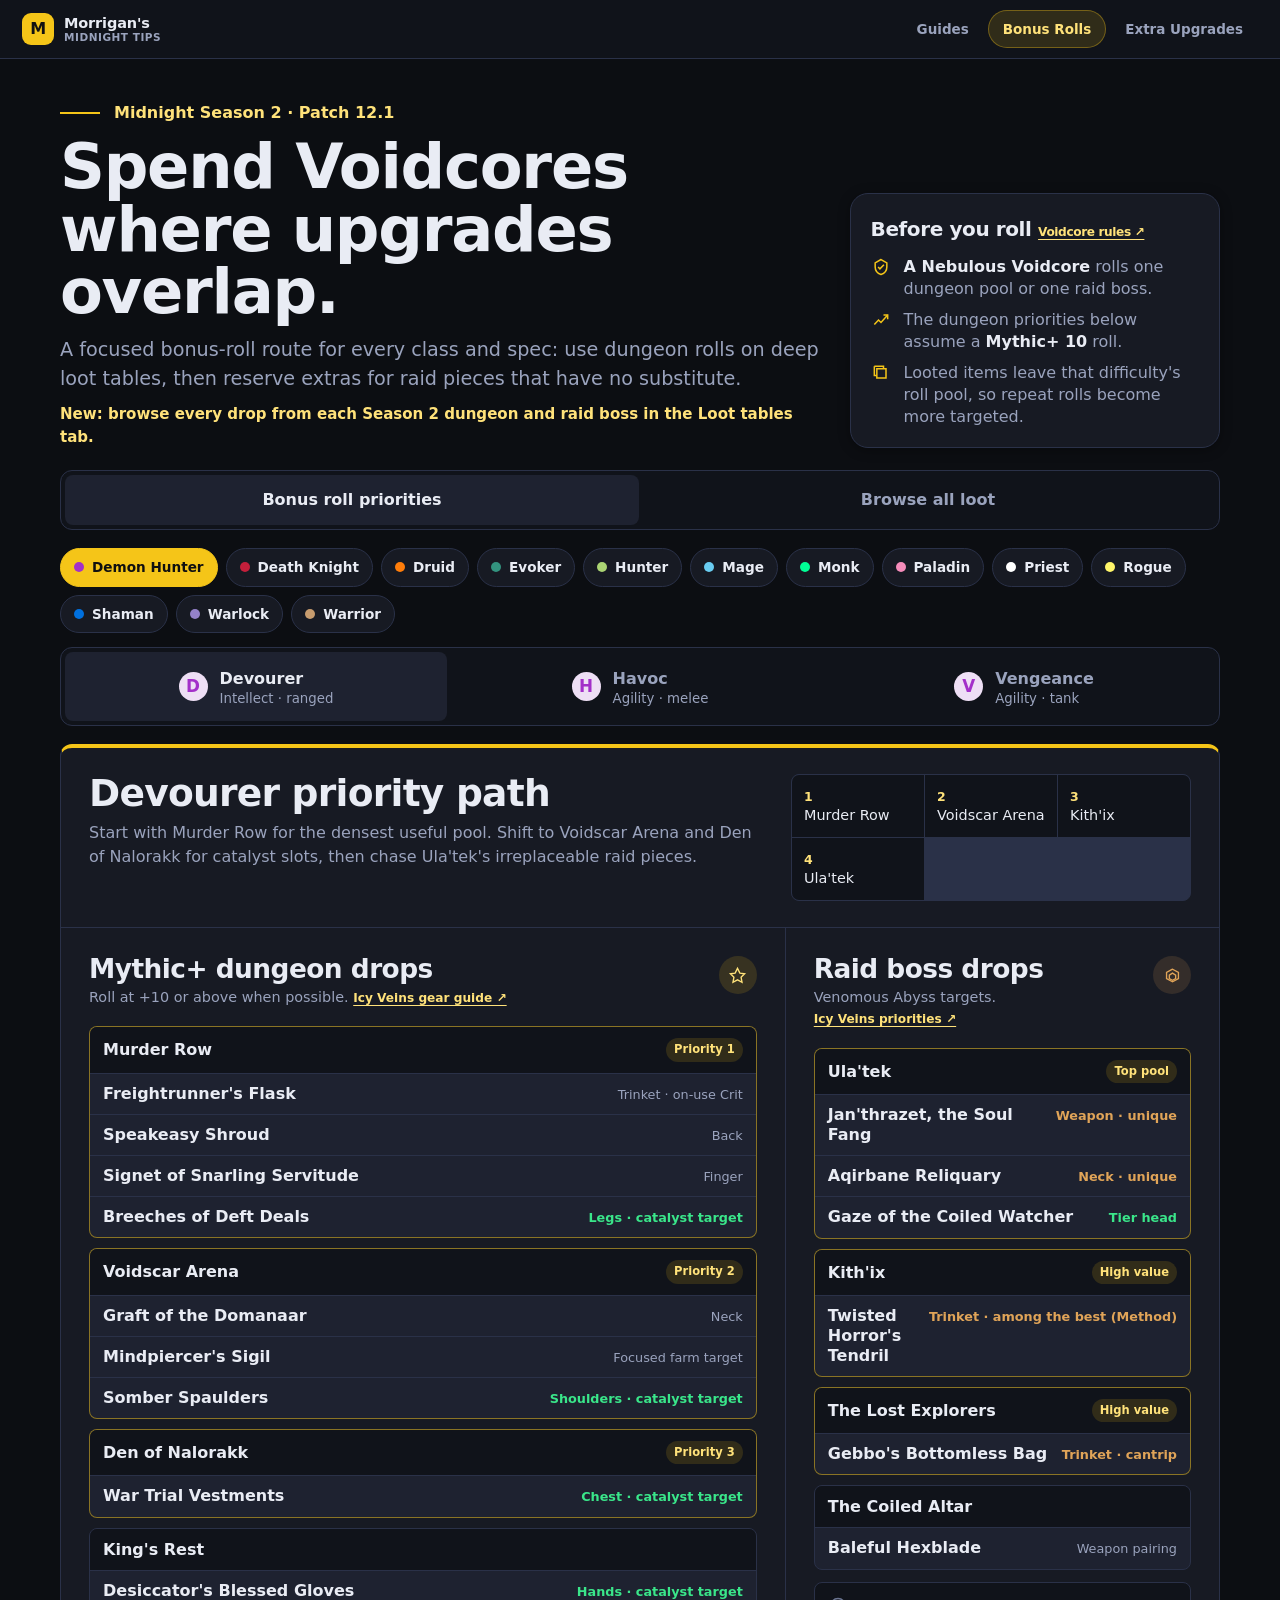
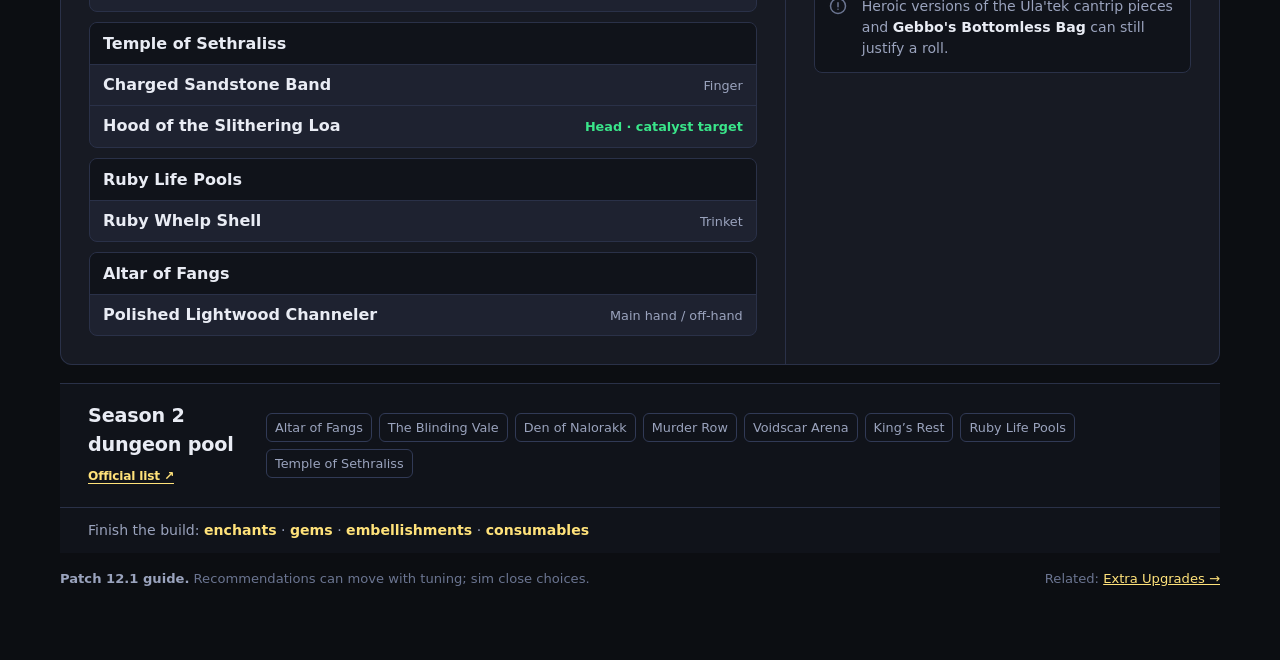
==== commit 65849f7e: "Add Kith'ix to 11 bonus-roll priority panels (Devourer, Vengeance, Guardian, Resto Druid, Brewmaster" ====
--- a/bonus-rolls.html
+++ b/bonus-rolls.html
@@ -199,7 +199,7 @@
     </div>
     <script>
     (() => {
-      const SPEC_DATA = {"demon-hunter": {"name": "Demon Hunter", "color": "#A330C9", "pale": "#eedff5", "specs": [{"id": "devourer", "name": "Devourer", "mark": "D", "role": "Intellect · ranged", "intro": "Start with Murder Row for the densest useful pool. Shift to Voidscar Arena and Den of Nalorakk for catalyst slots, then chase Ula'tek's irreplaceable raid pieces.", "route": ["Murder Row", "Voidscar Arena", "Ula'tek"], "sources": {"mplus": {"label": "Icy Veins gear guide ↗", "url": "https://www.icy-veins.com/wow/devourer-demon-hunter-pve-dps-gear-best-in-slot"}, "raid": {"label": "Icy Veins priorities ↗", "url": "https://www.icy-veins.com/wow/devourer-demon-hunter-pve-dps-gear-best-in-slot"}}, "dungeons": [{"dungeon": "Murder Row", "rank": "Priority 1", "items": [{"name": "Freightrunner's Flask", "note": "Trinket · on-use Crit", "tag": null}, {"name": "Speakeasy Shroud", "note": "Back", "tag": null}, {"name": "Signet of Snarling Servitude", "note": "Finger", "tag": null}, {"name": "Breeches of Deft Deals", "note": "Legs · catalyst target", "tag": "catalyst"}]}, {"dungeon": "Voidscar Arena", "rank": "Priority 2", "items": [{"name": "Graft of the Domanaar", "note": "Neck", "tag": null}, {"name": "Mindpiercer's Sigil", "note": "Focused farm target", "tag": null}, {"name": "Somber Spaulders", "note": "Shoulders · catalyst target", "tag": "catalyst"}]}, {"dungeon": "Den of Nalorakk", "rank": "Priority 3", "items": [{"name": "War Trial Vestments", "note": "Chest · catalyst target", "tag": "catalyst"}]}, {"dungeon": "King's Rest", "rank": null, "items": [{"name": "Desiccator's Blessed Gloves", "note": "Hands · catalyst target", "tag": "catalyst"}]}, {"dungeon": "Temple of Sethraliss", "rank": null, "items": [{"name": "Charged Sandstone Band", "note": "Finger", "tag": null}, {"name": "Hood of the Slithering Loa", "note": "Head · catalyst target", "tag": "catalyst"}]}, {"dungeon": "Ruby Life Pools", "rank": null, "items": [{"name": "Ruby Whelp Shell", "note": "Trinket", "tag": null}]}, {"dungeon": "Altar of Fangs", "rank": null, "items": [{"name": "Polished Lightwood Channeler", "note": "Main hand / off-hand", "tag": null}]}], "raid": [{"boss": "Ula'tek", "rank": "Top pool", "items": [{"name": "Jan'thrazet, the Soul Fang", "note": "Weapon · unique", "tag": "unique"}, {"name": "Aqirbane Reliquary", "note": "Neck · unique", "tag": "unique"}, {"name": "Gaze of the Coiled Watcher", "note": "Tier head", "tag": "catalyst"}]}, {"boss": "The Lost Explorers", "rank": "High value", "items": [{"name": "Gebbo's Bottomless Bag", "note": "Trinket · cantrip", "tag": "unique"}]}, {"boss": "The Coiled Altar", "rank": null, "items": [{"name": "Baleful Hexblade", "note": "Weapon pairing", "tag": null}]}], "noteOut": ["Heroic versions of the Ula'tek cantrip pieces and <strong>Gebbo's Bottomless Bag</strong> can still justify a roll."]}, {"id": "havoc", "name": "Havoc", "mark": "H", "role": "Agility · melee", "intro": "Chase The Coiled Altar and Ula'tek first: Aman'muso with Zul'jin's Guillotine Technique is the signature weapon and trinket package. Backfill Murder Row and Voidscar Arena trinkets, then catalyst into the Abyssal Doomhound's 4-piece.", "route": ["The Coiled Altar", "Ula'tek", "Murder Row"], "sources": {"mplus": {"label": "Icy Veins gear guide ↗", "url": "https://www.icy-veins.com/wow/havoc-demon-hunter-pve-dps-gear-best-in-slot"}, "raid": {"label": "Icy Veins priorities ↗", "url": "https://www.icy-veins.com/wow/havoc-demon-hunter-pve-dps-gear-best-in-slot"}}, "dungeons": [{"dungeon": "Murder Row", "rank": "Priority 1", "items": [{"name": "Freightrunner's Flask", "note": "Trinket · on-use Agi", "tag": null}, {"name": "Resonant Bellowstone", "note": "Trinket · passive", "tag": null}, {"name": "Signet of Snarling Servitude", "note": "Finger", "tag": null}, {"name": "Speakeasy Shroud", "note": "Back", "tag": null}]}, {"dungeon": "Voidscar Arena", "rank": "Priority 2", "items": [{"name": "Void Execution Mandate", "note": "Trinket · on-use Agi", "tag": null}, {"name": "Graft of the Domanaar", "note": "Neck", "tag": null}]}, {"dungeon": "King's Rest", "rank": "Priority 3", "items": [{"name": "Lustrous Golden Plumage", "note": "Trinket · on-use Agi", "tag": null}, {"name": "Primal Dinomancer's Belt", "note": "Waist", "tag": null}]}, {"dungeon": "The Blinding Vale", "rank": null, "items": [{"name": "Thorntalon Edge", "note": "Main hand", "tag": null}, {"name": "Sapling of the Dawnroot", "note": "Trinket", "tag": null}, {"name": "Lightspire Core", "note": "Trinket", "tag": null}]}, {"dungeon": "Temple of Sethraliss", "rank": null, "items": [{"name": "Sand-Shined Snakeskin Sandals", "note": "Boots", "tag": null}, {"name": "Charged Sandstone Band", "note": "Finger", "tag": null}]}, {"dungeon": "Altar of Fangs", "rank": null, "items": [{"name": "Vile Vial of Volatile Venom", "note": "Trinket · on-use Agi", "tag": null}]}], "raid": [{"boss": "The Coiled Altar", "rank": "Priority 1", "items": [{"name": "Aman'muso, Warlord's Vengeance", "note": "Weapon · unique", "tag": "unique"}, {"name": "Zul'jin's Guillotine Technique", "note": "Trinket · S-tier damage", "tag": "unique"}, {"name": "Sash of the Forlorn Vessel", "note": "Waist", "tag": null}, {"name": "Silken Voodoo Drape", "note": "Back", "tag": null}]}, {"boss": "Ula'tek", "rank": "Priority 2", "items": [{"name": "Aqirbane Reliquary", "note": "Neck · unique", "tag": "unique"}, {"name": "Voracious Heart of Ula'tek", "note": "Trinket · on-use Crit", "tag": null}, {"name": "Font of Venomous Rage", "note": "Trinket · on-use Mastery", "tag": null}, {"name": "Gaze of the Coiled Watcher", "note": "Tier head · catalyst target", "tag": "catalyst"}]}, {"boss": "Vashnik the Malignant", "rank": null, "items": [{"name": "Vashnik's Sanguine Rancor", "note": "Trinket", "tag": null}, {"name": "Vile Alchemist's Band", "note": "Finger", "tag": null}]}, {"boss": "Sszorak", "rank": null, "items": [{"name": "Venomous Boneglaive", "note": "Off-hand", "tag": null}, {"name": "Apex Brute's Claw Ring", "note": "Finger", "tag": null}]}, {"boss": "The Twin Fangs", "rank": null, "items": [{"name": "Bespittled Slitherslippers", "note": "Boots", "tag": null}]}, {"boss": "Entombed Sentinels", "rank": null, "items": [{"name": "Keeper's Seething Core", "note": "Trinket", "tag": null}]}, {"boss": "The Lost Explorers", "rank": null, "items": [{"name": "Gebbo's Bottomless Bag", "note": "Trinket", "tag": null}]}], "noteOut": ["<strong>Spellbreaker's Warglaive</strong> is crafted, not a dungeon or raid drop, so it is outside every bonus-roll pool."]}, {"id": "vengeance", "name": "Vengeance", "mark": "V", "role": "Agility · tank", "intro": "Farm Den of Nalorakk for the dungeon weapon package, then widen into Altar of Fangs and King's Rest. Save raid rolls for Aman'muso and Ula'tek's compact high-value pool.", "route": ["Den of Nalorakk", "Altar of Fangs", "King's Rest"], "sources": {"mplus": {"label": "Method gear guide ↗", "url": "https://www.method.gg/guides/vengeance-demon-hunter/gearing"}, "raid": {"label": "Icy Veins priorities ↗", "url": "https://www.icy-veins.com/wow/vengeance-demon-hunter-pve-tank-gear-best-in-slot"}}, "dungeons": [{"dungeon": "Den of Nalorakk", "rank": "Priority 1", "items": [{"name": "Grim Harvest Gloves", "note": "Main hand / off-hand", "tag": null}, {"name": "Yoke of the Charging Bear", "note": "Neck", "tag": null}, {"name": "Scavenger's Spaulders", "note": "Shoulders · catalyst target", "tag": "catalyst"}, {"name": "Arctic Explorer's Legwraps", "note": "Feet", "tag": null}, {"name": "Pilfered Precious Band", "note": "Finger", "tag": null}]}, {"dungeon": "Altar of Fangs", "rank": "Priority 2", "items": [{"name": "Spare Speaker's Hood", "note": "Head · catalyst target", "tag": "catalyst"}, {"name": "Strand of Warding Fangs", "note": "Neck", "tag": null}, {"name": "Band of the Amani Warlord", "note": "Finger", "tag": null}]}, {"dungeon": "King's Rest", "rank": "Priority 3", "items": [{"name": "Breeches of the Sacred Hall", "note": "Legs · catalyst target", "tag": "catalyst"}, {"name": "Ritual Binder's Ring", "note": "Finger", "tag": null}]}, {"dungeon": "Murder Row", "rank": null, "items": [{"name": "Freightrunner's Flask", "note": "Trinket · on-use Crit", "tag": null}, {"name": "Resonant Bellowstone", "note": "Trinket · passive Crit", "tag": null}]}, {"dungeon": "Voidscar Arena", "rank": null, "items": [{"name": "Hide of Pestilence", "note": "Chest · catalyst target", "tag": "catalyst"}]}, {"dungeon": "Ruby Life Pools", "rank": null, "items": [{"name": "Subjugator's Chilling Grips", "note": "Hands · catalyst target", "tag": "catalyst"}]}, {"dungeon": "The Blinding Vale", "rank": null, "items": [{"name": "Rootwalker Harness", "note": "Waist", "tag": null}]}], "raid": [{"boss": "The Coiled Altar", "rank": "Priority 1", "items": [{"name": "Aman'muso, Warlord's Vengeance", "note": "Weapon · unique", "tag": "unique"}]}, {"boss": "Ula'tek", "rank": "Priority 2", "items": [{"name": "Gaze of the Coiled Watcher", "note": "Tier head", "tag": "catalyst"}, {"name": "Aqirbane Reliquary", "note": "Neck · unique", "tag": "unique"}, {"name": "Voracious Heart of Ula'tek", "note": "Trinket · unique", "tag": "unique"}]}, {"boss": "Entombed Sentinels", "rank": null, "items": [{"name": "Keeper's Seething Core", "note": "Only long-term target", "tag": "unique"}]}, {"boss": "Sszorak", "rank": null, "items": [{"name": "Apex Brute's Claw Ring", "note": "Only long-term target", "tag": "unique"}]}], "noteOut": ["<strong>Silvermoon Agent's Utility Belt</strong> is crafted, not a dungeon drop, so it is outside every bonus-roll pool.", "<strong>Best use of extra cores:</strong> raid-only weapons and compact boss pools. Aman'muso is the strongest weapon target this season."]}]}, "druid": {"classId": "druid", "className": "Druid", "specs": [{"id": "balance", "name": "Balance", "role": "Intellect · ranged", "sources": {"mplus": {"label": "Icy Veins gear guide ↗", "url": "https://www.icy-veins.com/wow/balance-druid-pve-dps-gear-best-in-slot"}, "raid": {"label": "Method gearing guide ↗", "url": "https://www.method.gg/guides/balance-druid/gearing"}}, "intro": "Bonus-roll Ula'tek first for the double-socketed Aqirbane Reliquary and the Jan'thrazet main hand, then farm Altar of Fangs for the S-tier on-use Vile Vial of Volatile Venom; catalyst your helm, shoulders, chest, gloves, and legs, prioritizing optimal-stat off-pieces from dungeons and late raid bosses.", "route": ["Ula'tek", "Altar of Fangs", "The Lost Explorers"], "dungeons": [{"dungeon": "Altar of Fangs", "rank": "Priority 1", "items": [{"name": "Vile Vial of Volatile Venom", "note": "Trinket · on-use Intellect", "tag": null}]}, {"dungeon": "Murder Row", "rank": "Priority 2", "items": [{"name": "Freightrunner's Flask", "note": "Trinket · on-use alt", "tag": null}, {"name": "Breeches of Deft Deals", "note": "Legs · catalyst target", "tag": "catalyst"}, {"name": "Speakeasy Shroud", "note": "Cloak", "tag": null}, {"name": "Vilefiend's Guise", "note": "Head (M+ tier slot)", "tag": null}]}, {"dungeon": "Voidscar Arena", "rank": "Priority 3", "items": [{"name": "Graft of the Domanaar", "note": "Neck (M+ option)", "tag": null}, {"name": "Somber Spaulders", "note": "Shoulders · catalyst target", "tag": "catalyst"}, {"name": "Sickening Signet of Atroxus", "note": "Ring", "tag": null}, {"name": "Mindpiercer's Sigil", "note": "Trinket", "tag": null}]}, {"dungeon": "Temple of Sethraliss", "rank": null, "items": [{"name": "Grips of Electrified Defense", "note": "Gloves · catalyst target", "tag": "catalyst"}, {"name": "Sand-Shined Snakeskin Sandals", "note": "Feet", "tag": null}, {"name": "Charged Sandstone Band", "note": "Ring", "tag": null}, {"name": "Whirling Dervish Sash", "note": "Waist", "tag": null}]}, {"dungeon": "Den of Nalorakk", "rank": null, "items": [{"name": "War Trial Vestments", "note": "Chest · catalyst target", "tag": "catalyst"}]}, {"dungeon": "The Blinding Vale", "rank": null, "items": [{"name": "Lightspire Core", "note": "Trinket · passive option", "tag": null}, {"name": "Rootwarden Wraps", "note": "Wrist", "tag": null}, {"name": "Lightwarden's Bind", "note": "Ring", "tag": null}]}, {"dungeon": "King's Rest", "rank": null, "items": [{"name": "Cloak of the Restless Tribes", "note": "Cloak (M+ option)", "tag": null}]}], "raid": [{"boss": "Ula'tek", "rank": "Priority 1", "items": [{"name": "Aqirbane Reliquary", "note": "Neck · double socket + proc", "tag": "unique"}, {"name": "Jan'thrazet, the Soul Fang", "note": "Main hand · bonus roll first", "tag": null}, {"name": "Gaze of the Coiled Watcher", "note": "Helm · special effect kept", "tag": "catalyst"}]}, {"boss": "The Lost Explorers", "rank": "Priority 2", "items": [{"name": "Gebbo's Bottomless Bag", "note": "Trinket · passive S-tier", "tag": null}]}, {"boss": "The Coiled Altar", "rank": "Priority 3", "items": [{"name": "Coiled Hex Legguards", "note": "Legs · catalyst target", "tag": "catalyst"}, {"name": "Sash of the Forlorn Vessel", "note": "Waist", "tag": null}, {"name": "Silken Voodoo Drape", "note": "Cloak", "tag": null}, {"name": "Hex Lord's Dooming Idol", "note": "Trinket", "tag": null}]}, {"boss": "Vashnik the Malignant", "rank": null, "items": [{"name": "Frothing Venom Spaulders", "note": "Shoulders · catalyst target", "tag": "catalyst"}, {"name": "Vile Alchemist's Band", "note": "Ring", "tag": null}]}, {"boss": "Sszorak", "rank": null, "items": [{"name": "Ruthless Slaughtergrips", "note": "Gloves · catalyst target", "tag": "catalyst"}, {"name": "Apex Brute's Claw Ring", "note": "Ring", "tag": null}]}, {"boss": "Nek'zali the Soulcoiler", "rank": null, "items": [{"name": "Vestment of the Awakening", "note": "Chest · catalyst target", "tag": "catalyst"}, {"name": "Restless Spirit Shackles", "note": "Wrist", "tag": null}]}, {"boss": "Entombed Sentinels", "rank": null, "items": [{"name": "Spine of the Hissing Abyss", "note": "Off hand", "tag": null}]}, {"boss": "The Twin Fangs", "rank": null, "items": [{"name": "Bespittled Slitherslippers", "note": "Feet", "tag": null}]}], "noteOut": ["Crafted items stay strong: Silvermoon Agent's Deflectors (wrist), Silvermoon Agent's Sneakers (feet), and the Aln'hara Lantern off hand are BiS in both guides, with Arcanoweave Lining the go-to embellishment for non-weapon slots. Icy Veins warns that Venomous Abyss cantrips/embellishments changed <24h before S2 launch, so hold off on Day-1 crafts until recommendations settle."], "mark": "B"}, {"id": "feral", "name": "Feral", "role": "Agility · melee", "sources": {"mplus": {"label": "Icy Veins gear guide ↗", "url": "https://www.icy-veins.com/wow/feral-druid-pve-dps-gear-best-in-slot"}, "raid": {"label": "Method gearing guide ↗", "url": "https://www.method.gg/guides/feral-druid/gearing"}}, "intro": "Feral's chase loot is heavily raid-driven: roll Nebulous Voidcores on Ula'tek (weapon, best on-use trinket, cantrip neck) and The Coiled Altar (second trinket, belt, cloak), and farm Murder Row plus Den of Nalorakk for the strongest M+ pieces and catalyst inputs.", "route": ["Ula'tek", "The Coiled Altar", "Murder Row"], "dungeons": [{"dungeon": "Murder Row", "rank": "Priority 1", "items": [{"name": "Pendant of Malefic Fury", "note": "Neck · M+ BiS neck", "tag": null}, {"name": "Gauntlets of Fevered Defense", "note": "Gloves · catalyst target", "tag": "catalyst"}, {"name": "Vilefiend's Guise", "note": "Helm · catalyst target", "tag": "catalyst"}, {"name": "Breeches of Deft Deals", "note": "Legs · catalyst target", "tag": "catalyst"}, {"name": "Resonant Bellowstone", "note": "Trinket · passive stat proc", "tag": null}]}, {"dungeon": "Den of Nalorakk", "rank": "Priority 2", "items": [{"name": "Victor's Flashfrozen Blade", "note": "Two-hand · small loot pool", "tag": null}, {"name": "War Trial Vestments", "note": "Chest · catalyst target", "tag": "catalyst"}]}, {"dungeon": "King's Rest", "rank": "Priority 3", "items": [{"name": "Lustrous Golden Plumage", "note": "Trinket · on-use Agility", "tag": null}]}, {"dungeon": "Voidscar Arena", "rank": null, "items": [{"name": "Sickening Signet of Atroxus", "note": "Finger · BiS ring", "tag": null}, {"name": "Somber Spaulders", "note": "Shoulders · catalyst target", "tag": "catalyst"}]}, {"dungeon": "Altar of Fangs", "rank": null, "items": [{"name": "Toxin-Coated Warstaff", "note": "Two-hand · weapon alternative", "tag": null}, {"name": "Vile Vial of Volatile Venom", "note": "Trinket · on-use Agility", "tag": null}]}, {"dungeon": "The Blinding Vale", "rank": null, "items": [{"name": "Bloodthorn Burnous", "note": "Back · M+ BiS cloak", "tag": null}, {"name": "Sapling of the Dawnroot", "note": "Trinket · passive proc", "tag": null}, {"name": "Lightspire Core", "note": "Trinket · passive Mastery", "tag": null}]}, {"dungeon": "Temple of Sethraliss", "rank": null, "items": [{"name": "Charged Sandstone Band", "note": "Finger · M+ BiS ring", "tag": null}]}], "raid": [{"boss": "Ula'tek", "rank": "Priority 1", "items": [{"name": "Abyssal Broodfiend's Bardiche", "note": "Two-hand · cantrip Mastery", "tag": "unique"}, {"name": "Voracious Heart of Ula'tek", "note": "Trinket · on-use Agility", "tag": "unique"}, {"name": "Aqirbane Reliquary", "note": "Neck · cantrip Crit", "tag": "unique"}, {"name": "Gaze of the Coiled Watcher", "note": "Helm · cantrip + catalyst target", "tag": "catalyst"}]}, {"boss": "The Coiled Altar", "rank": "Priority 2", "items": [{"name": "Zul'jin's Guillotine Technique", "note": "Trinket · single-target damage", "tag": "unique"}, {"name": "Coiled Hex Legguards", "note": "Legs · catalyst target", "tag": "catalyst"}, {"name": "Sash of the Forlorn Vessel", "note": "Waist · high item level", "tag": null}, {"name": "Silken Voodoo Drape", "note": "Back · high item level", "tag": null}]}, {"boss": "The Lost Explorers", "rank": "Priority 3", "items": [{"name": "Gebbo's Bottomless Bag", "note": "Trinket · passive stat bag", "tag": null}]}, {"boss": "Nek'zali the Soulcoiler", "rank": null, "items": [{"name": "Vestment of the Awakening", "note": "Chest · catalyst target", "tag": "catalyst"}]}, {"boss": "Vashnik the Malignant", "rank": null, "items": [{"name": "Vile Alchemist's Band", "note": "Finger · BiS ring", "tag": null}, {"name": "Vashnik's Sanguine Rancor", "note": "Trinket · on-use, B-tier", "tag": null}]}, {"boss": "Sszorak", "rank": null, "items": [{"name": "Ruthless Slaughtergrips", "note": "Hands · catalyst target", "tag": "catalyst"}]}, {"boss": "Entombed Sentinels", "rank": null, "items": [{"name": "Keeper's Seething Core", "note": "Trinket · passive, A-tier", "tag": null}]}], "noteOut": ["Craft Silvermoon Agent's Deflectors (bracers) with the Arcanoweave Lining embellishment and use Thalassian Missive of the Feverflare for Haste/Mastery; do NOT craft a weapon — the Ula'tek weapon comes soon enough via Voidcores/raid. 4-piece tier is the first priority; S2 Catalyst keeps the input item's stats and cantrips, so catalyze the strongest pieces listed above."], "mark": "F"}, {"id": "guardian", "name": "Guardian", "role": "Agility · tank", "sources": {"mplus": {"label": "Icy Veins gear guide ↗", "url": "https://www.icy-veins.com/wow/guardian-druid-pve-tank-gear-best-in-slot"}, "raid": {"label": "Method gearing guide ↗", "url": "https://www.method.gg/guides/guardian-druid/gearing"}}, "intro": "Dump bonus rolls into Ula'tek first — cantrip weapon, cantrip head, double-socket neck and on-use trinket — then The Coiled Altar for Zul'jin's trinket and belt/legs, and run Altar of Fangs for the best M+ on-use trinket (Vile Vial of Volatile Venom).", "route": ["Ula'tek", "Altar of Fangs", "The Coiled Altar"], "dungeons": [{"dungeon": "Altar of Fangs", "rank": "Priority 1", "items": [{"name": "Vile Vial of Volatile Venom", "note": "Trinket · best M+ on-use", "tag": null}, {"name": "Band of the Amani Warlord", "note": "Finger · strong M+ ring", "tag": null}, {"name": "Spare Speaker's Hood", "note": "Tier head · catalyst target", "tag": "catalyst"}]}, {"dungeon": "Den of Nalorakk", "rank": "Priority 2", "items": [{"name": "Yoke of the Charging Bear", "note": "Neck · M+ BiS neck", "tag": null}, {"name": "War Trial Vestments", "note": "Tier chest · catalyst target", "tag": "catalyst"}, {"name": "Arctic Explorer's Legwraps", "note": "Feet · M+ BiS boots", "tag": null}, {"name": "Permafrost Essence", "note": "Trinket · crit stat stick", "tag": null}]}, {"dungeon": "Murder Row", "rank": "Priority 3", "items": [{"name": "Gauntlets of Fevered Defense", "note": "Tier gloves · catalyst target", "tag": "catalyst"}, {"name": "Freightrunner's Flask", "note": "Trinket · 1.5min on-use", "tag": null}, {"name": "Resonant Bellowstone", "note": "Trinket · passive crit stick", "tag": null}]}, {"dungeon": "Voidscar Arena", "rank": null, "items": [{"name": "Somber Spaulders", "note": "Tier shoulders · catalyst target", "tag": "catalyst"}, {"name": "Tumor of the Swarm", "note": "Trinket · passive damage", "tag": null}]}, {"dungeon": "King's Rest", "rank": null, "items": [{"name": "Ritual Binder's Ring", "note": "Finger · strong M+ ring", "tag": null}, {"name": "Cloak of the Restless Tribes", "note": "Back · M+ BiS cloak", "tag": null}, {"name": "Primal Dinomancer's Belt", "note": "Waist · M+ BiS belt", "tag": null}, {"name": "Breeches of the Sacred Hall", "note": "Legs · M+ legs", "tag": null}]}, {"dungeon": "Temple of Sethraliss", "rank": null, "items": [{"name": "Twin-Strike Polearm", "note": "Two-hand · best M+ weapon", "tag": null}]}], "raid": [{"boss": "Ula'tek", "rank": "Priority 1", "items": [{"name": "Abyssal Broodfiend's Bardiche", "note": "Two-hand · cantrip BiS", "tag": "unique"}, {"name": "Gaze of the Coiled Watcher", "note": "Tier head · cantrip", "tag": "catalyst"}, {"name": "Aqirbane Reliquary", "note": "Neck · double-socket cantrip", "tag": "unique"}, {"name": "Voracious Heart of Ula'tek", "note": "Trinket · on-use Agility", "tag": null}, {"name": "Font of Venomous Rage", "note": "Trinket · 4min CD damage", "tag": null}]}, {"boss": "The Coiled Altar", "rank": "Priority 2", "items": [{"name": "Zul'jin's Guillotine Technique", "note": "Trinket · best raid DPS", "tag": null}, {"name": "Sash of the Forlorn Vessel", "note": "Waist · BiS belt", "tag": null}, {"name": "Coiled Hex Legguards", "note": "Legs · BiS legs", "tag": null}, {"name": "Silken Voodoo Drape", "note": "Back · BiS cloak", "tag": null}]}, {"boss": "Entombed Sentinels", "rank": "Priority 3", "items": [{"name": "Keeper's Seething Core", "note": "Trinket · haste stat stick", "tag": null}]}, {"boss": "The Lost Explorers", "rank": null, "items": [{"name": "Gebbo's Bottomless Bag", "note": "Trinket · rotating stat proc", "tag": null}]}, {"boss": "Vashnik the Malignant", "rank": null, "items": [{"name": "Vashnik's Sanguine Rancor", "note": "Trinket · A-tier option", "tag": null}]}, {"boss": "Sszorak", "rank": null, "items": [{"name": "Apex Brute's Claw Ring", "note": "Finger · BiS ring", "tag": null}]}], "noteOut": ["A max-item-level craft can technically be optimal in two non-tier slots with custom stats plus an embellishment (Arcanoweave Lining or Adorned Fang); early in the season a crafted weapon with Darkmoon Sigil: Hunt fills the Myth-track weapon gap, but Icy Veins cautioned against day-1 crafts after last-minute cantrip/embellishment changes."], "mark": "G"}, {"id": "restoration", "name": "Restoration", "role": "Intellect · healer", "sources": {"mplus": {"label": "Method gearing guide ↗", "url": "https://www.method.gg/guides/restoration-druid/gearing"}, "raid": {"label": "Method gearing guide ↗", "url": "https://www.method.gg/guides/restoration-druid/gearing"}}, "intro": "Spend bonus rolls first on Ula'tek for Jan'thrazet, the Soul Fang and the tier helm, then on The Coiled Altar for tier legs, belt and cloak. In Mythic+ farm Den of Nalorakk for the tier chest and Temple of Sethraliss for the two-hand staff.", "route": ["Ula'tek", "The Coiled Altar", "Den of Nalorakk"], "dungeons": [{"dungeon": "Den of Nalorakk", "rank": "Priority 1", "items": [{"name": "War Trial Vestments", "note": "Tier chest · catalyst target", "tag": "catalyst"}]}, {"dungeon": "Temple of Sethraliss", "rank": "Priority 2", "items": [{"name": "Staff of the Lightning Serpent", "note": "Two hand", "tag": null}]}, {"dungeon": "Voidscar Arena", "rank": "Priority 3", "items": [{"name": "Sickening Signet of Atroxus", "note": "Finger", "tag": null}]}], "raid": [{"boss": "Ula'tek", "rank": "Priority 1", "items": [{"name": "Jan'thrazet, the Soul Fang", "note": "Main hand", "tag": "unique"}, {"name": "Gaze of the Coiled Watcher", "note": "Tier helm · catalyst target", "tag": "catalyst"}, {"name": "Slumbering Coil Curio", "note": "Universal tier token", "tag": null}]}, {"boss": "The Coiled Altar", "rank": "Priority 2", "items": [{"name": "Coiled Hex Legguards", "note": "Tier legs · catalyst target", "tag": "catalyst"}, {"name": "Sash of the Forlorn Vessel", "note": "Waist", "tag": null}, {"name": "Silken Voodoo Drape", "note": "Cloak", "tag": null}]}, {"boss": "Nek'zali the Soulcoiler", "rank": "Priority 3", "items": [{"name": "Soulcoiler Ritual Vessel", "note": "Trinket · on-use shield", "tag": null}]}, {"boss": "The Twin Fangs", "rank": null, "items": [{"name": "Amulet of the Twin Fangs", "note": "Neck · unique", "tag": "unique"}]}, {"boss": "Entombed Sentinels", "rank": null, "items": [{"name": "Spine of the Hissing Abyss", "note": "Off hand", "tag": null}]}, {"boss": "Vashnik the Malignant", "rank": null, "items": [{"name": "Vile Alchemist's Band", "note": "Finger", "tag": null}]}], "noteOut": ["BiS crafted pieces: Silvermoon Agent's Mantle (shoulders, embellished with Arcanoweave Lining — worst loot slot, goes crafted) plus Silvermoon Agent's Deflectors (wrists), and the Aln'hara Lantern off hand with Darkmoon Sigil: Hunt if Jan'thrazet doesn't drop, otherwise the Aln'hara Cane weapon. Use Spark of Tides to recraft/upgrade. S2 Catalyst retains secondary stats and special effects — catalyze Haste/Mastery leather pieces and avoid Crit."], "mark": "R"}], "color": "#FF7D0A", "name": "Druid", "pale": "#ffebda"}, "monk": {"classId": "monk", "className": "Monk", "specs": [{"id": "brewmaster", "name": "Brewmaster", "role": "Agility · tank", "sources": {"mplus": {"label": "Icy Veins gear guide ↗", "url": "https://www.icy-veins.com/wow/brewmaster-monk-pve-tank-gear-best-in-slot"}, "raid": {"label": "Method gearing guide ↗", "url": "https://www.method.gg/guides/brewmaster-monk/gearing"}}, "intro": "Spend Heroic Nebulous Voidcores (bonus rolls) on Ula'tek until you have a Myth-track Abyssal Broodfiend's Bardiche, Aqirbane Reliquary, and the S-tier trinkets; then farm Ruby Life Pools for the two catalyst pieces and Voidscar Arena for the S-tier Tumor of the Swarm.", "route": ["Ula'tek", "Ruby Life Pools", "The Coiled Altar"], "dungeons": [{"dungeon": "Ruby Life Pools", "rank": "Priority 1", "items": [{"name": "Crown of Roaring Storms", "note": "Helm · catalyst target", "tag": "catalyst"}, {"name": "Subjugator's Chilling Grips", "note": "Hands · catalyst target", "tag": "catalyst"}]}, {"dungeon": "Voidscar Arena", "rank": "Priority 2", "items": [{"name": "Tumor of the Swarm", "note": "Trinket · hybrid S tier", "tag": null}, {"name": "Graft of the Domanaar", "note": "Neck", "tag": null}, {"name": "Hide of Pestilence", "note": "Chest · catalyst target", "tag": "catalyst"}]}, {"dungeon": "The Blinding Vale", "rank": "Priority 3", "items": [{"name": "Rootwalker Harness", "note": "Waist", "tag": null}, {"name": "Branch of Pride", "note": "Two-hand weapon", "tag": null}]}, {"dungeon": "Murder Row", "rank": null, "items": [{"name": "Resonant Bellowstone", "note": "Trinket · crit stat stick", "tag": null}, {"name": "Speakeasy Shroud", "note": "Cloak", "tag": null}]}, {"dungeon": "King's Rest", "rank": null, "items": [{"name": "Lustrous Golden Plumage", "note": "Trinket · on-use Versatility", "tag": null}, {"name": "Cloak of the Restless Tribes", "note": "Cloak", "tag": null}, {"name": "Goldfeather Boots", "note": "Feet", "tag": null}, {"name": "Kula's Butchering Wristwraps", "note": "Wrist", "tag": null}]}, {"dungeon": "Temple of Sethraliss", "rank": null, "items": [{"name": "Tiny Electromental in a Jar", "note": "Trinket · passive A tier", "tag": null}, {"name": "Jade Ophidian Band", "note": "Finger", "tag": null}, {"name": "Leggings of the Galeforce Viper", "note": "Legs · catalyst target", "tag": null}]}, {"dungeon": "Den of Nalorakk", "rank": null, "items": [{"name": "Pilfered Precious Band", "note": "Finger · BiS ring", "tag": null}]}], "raid": [{"boss": "Ula'tek", "rank": "Priority 1", "items": [{"name": "Abyssal Broodfiend's Bardiche", "note": "Two-hand · BiS weapon", "tag": null}, {"name": "Aqirbane Reliquary", "note": "Neck · unique double-socket", "tag": "unique"}, {"name": "Voracious Heart of Ula'tek", "note": "Trinket · on-use S tier", "tag": null}, {"name": "Font of Venomous Rage", "note": "Trinket · on-use nuke S tier", "tag": null}, {"name": "Gaze of the Coiled Watcher", "note": "Helm · catalyst at 344", "tag": "catalyst"}]}, {"boss": "The Coiled Altar", "rank": "Priority 2", "items": [{"name": "Zul'jin's Guillotine Technique", "note": "Trinket · passive S tier", "tag": null}, {"name": "Silken Voodoo Drape", "note": "Cloak", "tag": null}, {"name": "Sash of the Forlorn Vessel", "note": "Waist", "tag": null}, {"name": "Coiled Hex Legguards", "note": "Legs · catalyst at 344", "tag": "catalyst"}]}, {"boss": "Vashnik the Malignant", "rank": "Priority 3", "items": [{"name": "Frothing Venom Spaulders", "note": "Shoulders · catalyst target", "tag": "catalyst"}, {"name": "Vashnik's Sanguine Rancor", "note": "Trinket · passive A tier", "tag": null}]}, {"boss": "Sszorak", "rank": null, "items": [{"name": "Apex Brute's Claw Ring", "note": "Finger", "tag": null}, {"name": "Ruthless Slaughtergrips", "note": "Hands · catalyst target", "tag": "catalyst"}]}, {"boss": "Nek'zali the Soulcoiler", "rank": null, "items": [{"name": "Restless Spirit Shackles", "note": "Wrist", "tag": null}]}], "noteOut": ["Craft Blood Knight's Impetus (crafted 2H weapon) as your first or early craft and use it until the Bardiche drops; Loa Worshiper's Band (Jewelcrafting ring) and Silvermoon Agent's Deflectors (bracers with Stabilizing Gemstone Bandolier) are the best embellishment pair. Method's first craft priority is Blood Knight's Impetus with Darkmoon Sigil: Hunt, then Masterwork Sin'dorei Band with Polished Ammolite, then Silvermoon Agent's Sneakers with Stabilizing Gemstone Bandolier."], "mark": "B"}, {"id": "mistweaver", "name": "Mistweaver", "role": "Intellect · healer", "sources": {"mplus": {"label": "Method gearing guide ↗", "url": "https://www.method.gg/guides/mistweaver-monk/gearing"}, "raid": {"label": "Icy Veins gear guide ↗", "url": "https://www.icy-veins.com/wow/mistweaver-monk-pve-healing-gear-best-in-slot"}}, "intro": "Top priority: use Nebulous Voidcore bonus rolls on Heroic Ula'tek until you have both cantrip items (Aqirbane Reliquary neck and Gaze of the Coiled Watcher tier helm; Ula'tek also drops the Slumbering Coil Curio tier token). Key M+ farms are Altar of Fangs (neck, catalyst shoulders, trinket) and Den of Nalorakk (neck, boots), with Nek'zali the Soulcoiler's on-use absorb trinket as the other marquee raid item.", "route": ["Ula'tek", "Altar of Fangs", "Den of Nalorakk"], "dungeons": [{"dungeon": "Altar of Fangs", "rank": "Priority 1", "items": [{"name": "Strand of Warding Fangs", "note": "Neck · bonus roll target", "tag": null}, {"name": "Snakeskin Spaulders", "note": "Shoulders · catalyst target", "tag": "catalyst"}, {"name": "Vile Vial of Volatile Venom", "note": "Trinket", "tag": null}, {"name": "Spare Speaker's Hood", "note": "Helm", "tag": null}, {"name": "Band of the Amani Warlord", "note": "Finger", "tag": null}]}, {"dungeon": "Den of Nalorakk", "rank": "Priority 2", "items": [{"name": "Yoke of the Charging Bear", "note": "Neck", "tag": null}, {"name": "Arctic Explorer's Legwraps", "note": "Feet", "tag": null}]}, {"dungeon": "Murder Row", "rank": "Priority 3", "items": [{"name": "Nibbles' Training Rod", "note": "Main hand", "tag": null}, {"name": "Gauntlets of Fevered Defense", "note": "Hands", "tag": null}]}, {"dungeon": "Voidscar Arena", "rank": null, "items": [{"name": "Somber Spaulders", "note": "Shoulders · catalyst target", "tag": "catalyst"}, {"name": "Hide of Pestilence", "note": "Chest", "tag": null}]}, {"dungeon": "King's Rest", "rank": null, "items": [{"name": "Primal Dinomancer's Belt", "note": "Waist", "tag": null}, {"name": "Breeches of the Sacred Hall", "note": "Legs", "tag": null}, {"name": "Ritual Binder's Ring", "note": "Finger", "tag": null}]}, {"dungeon": "Ruby Life Pools", "rank": null, "items": [{"name": "Fireproof Drape", "note": "Cloak", "tag": null}]}, {"dungeon": "The Blinding Vale", "rank": null, "items": [{"name": "Seed of Radiant Hope", "note": "Trinket · emergency heal", "tag": null}]}], "raid": [{"boss": "Ula'tek", "rank": "Priority 1", "items": [{"name": "Aqirbane Reliquary", "note": "Neck · final boss", "tag": "unique"}, {"name": "Gaze of the Coiled Watcher", "note": "Tier helm · catalyst target", "tag": "catalyst"}]}, {"boss": "Nek'zali the Soulcoiler", "rank": "Priority 2", "items": [{"name": "Soulcoiler Ritual Vessel", "note": "Trinket · on-use absorb", "tag": "unique"}, {"name": "Vestment of the Awakening", "note": "Tier chest · catalyst target", "tag": "catalyst"}, {"name": "Restless Spirit Shackles", "note": "Wrist", "tag": null}, {"name": "Amani Summoning Shawl", "note": "Cloak", "tag": null}]}, {"boss": "Sszorak", "rank": null, "items": [{"name": "Apex Brute's Claw Ring", "note": "Finger", "tag": null}, {"name": "Ruthless Slaughtergrips", "note": "Hands", "tag": null}]}, {"boss": "Vashnik the Malignant", "rank": null, "items": [{"name": "Venomancer's Winged Channeler", "note": "Main hand", "tag": null}, {"name": "Frothing Venom Spaulders", "note": "Shoulders", "tag": null}]}, {"boss": "The Twin Fangs", "rank": null, "items": [{"name": "Bespittled Slitherslippers", "note": "Feet", "tag": null}]}], "noteOut": ["Method recommends crafted BiS weapon Aln'hara Cane (2H staff, Crit/Haste) with Darkmoon Sigil: Hunt embellishment; Icy Veins warns to hold day-1 crafts because many cantrips/embellishments changed right before Season 2. Best catalyst targets retain their original stats: shoulders (Somber Spaulders, Voidscar Arena), chest (Vestment of the Awakening, Nek'zali), helm (Gaze of the Coiled Watcher, Ula'tek)."], "mark": "M"}, {"id": "windwalker", "name": "Windwalker", "role": "Agility · melee", "sources": {"mplus": {"label": "Icy Veins gear guide ↗", "url": "https://www.icy-veins.com/wow/windwalker-monk-pve-dps-gear-best-in-slot"}, "raid": {"label": "Method gearing guide ↗", "url": "https://www.method.gg/guides/windwalker-monk/gearing"}}, "intro": "Ula'tek is the overwhelming bonus-roll target: the unique double-socket Aqirbane Reliquary, the BiS on-use Voracious Heart of Ula'tek, and the 2H Abyssal Broodfiend's Bardiche all drop there. Farm Murder Row for the catalyst helm, on-use trinket, and neck; hit Altar of Fangs for the BiS on-use Vile Vial of Volatile Venom.", "route": ["Ula'tek", "Murder Row", "Altar of Fangs"], "dungeons": [{"dungeon": "Murder Row", "rank": "Priority 1", "items": [{"name": "Vilefiend's Guise", "note": "Head · tier, catalyst target", "tag": "catalyst"}, {"name": "Pendant of Malefic Fury", "note": "Neck", "tag": null}, {"name": "Breeches of Deft Deals", "note": "Legs", "tag": null}, {"name": "Freightrunner's Flask", "note": "Trinket · on-use Agility", "tag": null}]}, {"dungeon": "Altar of Fangs", "rank": "Priority 2", "items": [{"name": "Vile Vial of Volatile Venom", "note": "Trinket · on-use Agility", "tag": null}]}, {"dungeon": "The Blinding Vale", "rank": "Priority 3", "items": [{"name": "Lightspire Core", "note": "Trinket · passive", "tag": null}, {"name": "Sapling of the Dawnroot", "note": "Trinket · passive", "tag": null}, {"name": "Bloodthorn Burnous", "note": "Cloak", "tag": null}]}, {"dungeon": "Voidscar Arena", "rank": null, "items": [{"name": "Sickening Signet of Atroxus", "note": "Ring", "tag": null}]}, {"dungeon": "Temple of Sethraliss", "rank": null, "items": [{"name": "Charged Sandstone Band", "note": "Ring", "tag": null}, {"name": "Whirling Dervish Sash", "note": "Belt", "tag": null}]}, {"dungeon": "Den of Nalorakk", "rank": null, "items": [{"name": "Victor's Flashfrozen Blade", "note": "One-handed weapon", "tag": null}]}], "raid": [{"boss": "Ula'tek", "rank": "Priority 1", "items": [{"name": "Aqirbane Reliquary", "note": "Neck · unique, double-socket cantrip", "tag": "unique"}, {"name": "Voracious Heart of Ula'tek", "note": "Trinket · on-use Agility", "tag": null}, {"name": "Abyssal Broodfiend's Bardiche", "note": "Two-handed polearm", "tag": null}, {"name": "Gaze of the Coiled Watcher", "note": "Head · tier, catalyst", "tag": "catalyst"}]}, {"boss": "The Coiled Altar", "rank": "Priority 2", "items": [{"name": "Zul'jin's Guillotine Technique", "note": "Trinket · passive, best ST", "tag": null}, {"name": "Silken Voodoo Drape", "note": "Cloak", "tag": null}, {"name": "Coiled Hex Legguards", "note": "Legs · tier, catalyst target", "tag": "catalyst"}, {"name": "Sash of the Forlorn Vessel", "note": "Belt", "tag": null}]}, {"boss": "The Lost Explorers", "rank": "Priority 3", "items": [{"name": "Gebbo's Bottomless Bag", "note": "Trinket · passive, AoE", "tag": null}]}, {"boss": "Vashnik the Malignant", "rank": null, "items": [{"name": "Vile Alchemist's Band", "note": "Ring", "tag": null}]}], "noteOut": ["Crafted BiS pieces are Silvermoon Agent's Deflectors (wrists) and Silvermoon Agent's Sneakers (boots) with Arcanoweave Lining; a crafted 2H weapon is not worth it since Abyssal Broodfiend's Bardiche and Toxin-Coated Warstaff are bonus-roll/farmable. Icy Veins flags S2 crafted/recommended items as in flux pending last-minute embellishment changes — hold early crafts."], "mark": "W"}], "color": "#00FF96", "name": "Monk", "pale": "#d8ffef"}, "evoker": {"classId": "evoker", "className": "Evoker", "specs": [{"id": "augmentation", "name": "Augmentation", "role": "Intellect · ranged", "sources": {"mplus": {"label": "Icy Veins gear guide ↗", "url": "https://www.icy-veins.com/wow/augmentation-evoker-pve-dps-gear-best-in-slot"}, "raid": {"label": "Icy Veins gear guide ↗", "url": "https://www.icy-veins.com/wow/augmentation-evoker-pve-dps-gear-best-in-slot"}}, "intro": "Icy Veins recommends spending the first three Nebulous Voidcores on Heroic Ula'tek (in Preservation loot spec) to secure all three cantrip items. For dungeons, farm Temple of Sethraliss first, then Voidscar Arena and Murder Row.", "route": ["Temple of Sethraliss", "Voidscar Arena", "Murder Row"], "dungeons": [{"dungeon": "Temple of Sethraliss", "rank": "Priority 1", "items": [{"name": "Charged Sandstone Band", "note": "", "tag": null}, {"name": "Sethraliss' Fanged Helm", "note": "", "tag": "catalyst"}, {"name": "Legguards of the Awakening Brood", "note": "", "tag": "catalyst"}]}, {"dungeon": "Voidscar Arena", "rank": "Priority 2", "items": [{"name": "Mindpiercer's Sigil", "note": "", "tag": null}, {"name": "Behemoth Waistband", "note": "", "tag": null}, {"name": "Graft of the Domanaar", "note": "", "tag": null}]}, {"dungeon": "Murder Row", "rank": "Priority 3", "items": [{"name": "Freightrunner's Flask", "note": "", "tag": null}, {"name": "Signet of Snarling Servitude", "note": "", "tag": null}, {"name": "Speakeasy Shroud", "note": "", "tag": null}]}, {"dungeon": "Altar of Fangs", "rank": null, "items": [{"name": "Polished Lightwood Channeler", "note": "", "tag": null}]}, {"dungeon": "Ruby Life Pools", "rank": null, "items": [{"name": "Galerattle Gauntlets", "note": "", "tag": "catalyst"}]}, {"dungeon": "The Blinding Vale", "rank": null, "items": [{"name": "Lightspire Core", "note": "", "tag": null}]}], "raid": [{"boss": "Ula'tek", "rank": "Priority 1", "items": [{"name": "Jan'thrazet, the Soul Fang", "note": "", "tag": "unique"}, {"name": "Aqirbane Reliquary", "note": "", "tag": "unique"}, {"name": "Awoken Dreadfang Cuirass", "note": "", "tag": "catalyst"}]}, {"boss": "The Coiled Altar", "rank": "Priority 2", "items": [{"name": "Soulslither Spaulders", "note": "", "tag": "catalyst"}, {"name": "Cuisses of the Uncoiled Union", "note": "", "tag": "catalyst"}, {"name": "Silken Voodoo Drape", "note": "", "tag": null}]}, {"boss": "Vashnik the Malignant", "rank": "Priority 3", "items": [{"name": "Vile Alchemist's Band", "note": "", "tag": null}, {"name": "Fang of Umbral Malignance", "note": "", "tag": null}]}, {"boss": "Entombed Sentinels", "rank": null, "items": [{"name": "Spine of the Hissing Abyss", "note": "", "tag": null}]}, {"boss": "The Twin Fangs", "rank": null, "items": [{"name": "Vexhul's Everflowing Gland", "note": "", "tag": null}]}, {"boss": "Sszorak", "rank": null, "items": [{"name": "Ferocious Scaleboots", "note": "", "tag": null}]}, {"boss": "The Lost Explorers", "rank": null, "items": [{"name": "Gebbo's Bottomless Bag", "note": "", "tag": null}]}], "noteOut": ["Craft an off-hand first rather than a main hand while you are following the Ula'tek bonus-roll strategy, so you do not waste a weapon craft you could coin from Heroic Ula'tek. Wavecaller's Seastone is listed as an S-tier trinket in the Icy Veins raid rankings but its exact dungeon source could not be placed on the page, so it is excluded from the groups."], "mark": "A"}, {"id": "devastation", "name": "Devastation", "role": "Intellect · ranged", "sources": {"mplus": {"label": "Icy Veins gear guide ↗", "url": "https://www.icy-veins.com/wow/devastation-evoker-pve-dps-gear-best-in-slot"}, "raid": {"label": "Icy Veins gear guide ↗", "url": "https://www.icy-veins.com/wow/devastation-evoker-pve-dps-gear-best-in-slot"}}, "intro": "Icy Veins strongly recommends spending the first three Great Vault Voidcores on Ula'tek for Aqirbane Reliquary, Awoken Dreadfang Cuirass and Jan'thrazet, which outvalue everything else. For dungeons, Altar of Fangs has four total items you want including your weapon.", "route": ["Altar of Fangs", "Murder Row", "Temple of Sethraliss"], "dungeons": [{"dungeon": "Altar of Fangs", "rank": "Priority 1", "items": [{"name": "Polished Lightwood Channeler", "note": "", "tag": null}, {"name": "Vile Vial of Volatile Venom", "note": "", "tag": null}, {"name": "Strand of Warding Fangs", "note": "", "tag": null}, {"name": "Band of the Amani Warlord", "note": "", "tag": null}]}, {"dungeon": "Murder Row", "rank": "Priority 2", "items": [{"name": "Freightrunner's Flask", "note": "", "tag": null}, {"name": "Speakeasy Shroud", "note": "", "tag": null}, {"name": "Signet of Snarling Servitude", "note": "", "tag": null}]}, {"dungeon": "Temple of Sethraliss", "rank": "Priority 3", "items": [{"name": "Charged Sandstone Band", "note": "", "tag": null}, {"name": "Sethraliss' Fanged Helm", "note": "", "tag": "catalyst"}, {"name": "Sabatons of Coruscating Energy", "note": "", "tag": null}]}, {"dungeon": "Voidscar Arena", "rank": null, "items": [{"name": "Graft of the Domanaar", "note": "", "tag": null}, {"name": "Behemoth Waistband", "note": "", "tag": null}]}, {"dungeon": "The Blinding Vale", "rank": null, "items": [{"name": "Lightspire Core", "note": "", "tag": null}]}], "raid": [{"boss": "Ula'tek", "rank": "Priority 1", "items": [{"name": "Aqirbane Reliquary", "note": "", "tag": "unique"}, {"name": "Jan'thrazet, the Soul Fang", "note": "", "tag": "unique"}, {"name": "Awoken Dreadfang Cuirass", "note": "", "tag": "catalyst"}]}, {"boss": "The Coiled Altar", "rank": "Priority 2", "items": [{"name": "Silken Voodoo Drape", "note": "", "tag": null}, {"name": "Cuisses of the Uncoiled Union", "note": "", "tag": "catalyst"}, {"name": "Hex Lord's Dooming Idol", "note": "", "tag": null}]}, {"boss": "The Lost Explorers", "rank": "Priority 3", "items": [{"name": "Gebbo's Bottomless Bag", "note": "", "tag": null}]}, {"boss": "Vashnik the Malignant", "rank": null, "items": [{"name": "Vile Alchemist's Band", "note": "", "tag": null}]}, {"boss": "Entombed Sentinels", "rank": null, "items": [{"name": "Spine of the Hissing Abyss", "note": "", "tag": null}, {"name": "Crown of the Eternal Fang", "note": "", "tag": "catalyst"}]}, {"boss": "Sszorak", "rank": null, "items": [{"name": "Ferocious Scaleboots", "note": "", "tag": null}, {"name": "Apex Brute's Claw Ring", "note": "", "tag": null}]}], "noteOut": ["The Icy Veins guide recommends crafting a weapon with the new embellishment early because of weapon budget scaling, but the crafted weapon is a progression item and will be replaced by a coiled Ula'tek Jan'thrazet. Wavecaller's Seastone appears in the trinket S tier but its exact source could not be placed, so it is excluded from the groups."], "mark": "D"}, {"id": "preservation", "name": "Preservation", "role": "Intellect · healer", "sources": {"mplus": {"label": "Icy Veins gear guide ↗", "url": "https://www.icy-veins.com/wow/preservation-evoker-pve-healing-gear-best-in-slot"}, "raid": {"label": "Icy Veins gear guide ↗", "url": "https://www.icy-veins.com/wow/preservation-evoker-pve-healing-gear-best-in-slot"}}, "intro": "Raiders should get all Ula'tek items as soon as possible, then target Soulcoiler Ritual Vessel from Nek'zali and Gebbo's Bottomless Bag from Lost Explorers. It is a big power loss to bonus roll Mythic+ early in the season.", "route": ["Murder Row", "The Blinding Vale", "Voidscar Arena"], "dungeons": [{"dungeon": "Murder Row", "rank": "Priority 1", "items": [{"name": "Freightrunner's Flask", "note": "", "tag": null}, {"name": "Pendant of Malefic Fury", "note": "", "tag": null}, {"name": "Signet of Snarling Servitude", "note": "", "tag": null}]}, {"dungeon": "The Blinding Vale", "rank": "Priority 2", "items": [{"name": "Lightspire Core", "note": "", "tag": null}, {"name": "Luminescent Sprout", "note": "", "tag": null}]}, {"dungeon": "Voidscar Arena", "rank": "Priority 3", "items": [{"name": "Sickening Signet of Atroxus", "note": "", "tag": null}]}, {"dungeon": "Temple of Sethraliss", "rank": null, "items": [{"name": "Sabatons of Coruscating Energy", "note": "", "tag": null}, {"name": "Charged Sandstone Band", "note": "", "tag": null}]}, {"dungeon": "Den of Nalorakk", "rank": null, "items": [{"name": "Tribal Defender's Cord", "note": "", "tag": null}]}], "raid": [{"boss": "Ula'tek", "rank": "Priority 1", "items": [{"name": "Jan'thrazet, the Soul Fang", "note": "", "tag": "unique"}, {"name": "Aqirbane Reliquary", "note": "", "tag": "unique"}, {"name": "Chausses of Unbound Rancor", "note": "", "tag": null}]}, {"boss": "Nek'zali the Soulcoiler", "rank": "Priority 2", "items": [{"name": "Soulcoiler Ritual Vessel", "note": "", "tag": "unique"}]}, {"boss": "The Lost Explorers", "rank": "Priority 3", "items": [{"name": "Gebbo's Bottomless Bag", "note": "", "tag": null}]}, {"boss": "Vashnik the Malignant", "rank": null, "items": [{"name": "Serpentine Mixing Belt", "note": "", "tag": null}]}, {"boss": "Entombed Sentinels", "rank": null, "items": [{"name": "Spine of the Hissing Abyss", "note": "", "tag": null}]}, {"boss": "The Coiled Altar", "rank": null, "items": [{"name": "Silken Voodoo Drape", "note": "", "tag": null}]}], "noteOut": ["The guide's recommended crafting order focuses on an off-hand first because the bonus-roll strategy targets the main-hand weapon early. Rising Tide Wristguards are listed as the BiS bracers on the page but are not crafted items."], "mark": "P"}], "color": "#33937F", "name": "Evoker", "pale": "#e0eeeb"}, "shaman": {"classId": "shaman", "className": "Shaman", "specs": [{"id": "elemental", "name": "Elemental", "role": "Intellect · ranged", "sources": {"mplus": {"label": "Icy Veins gear guide ↗", "url": "https://www.icy-veins.com/wow/elemental-shaman-pve-dps-gear-best-in-slot"}, "raid": {"label": "Icy Veins gear guide ↗", "url": "https://www.icy-veins.com/wow/elemental-shaman-pve-dps-gear-best-in-slot"}}, "intro": "Use Nebulous Voidcores on Heroic Ula'tek for the first three weeks (Restoration loot spec) to guarantee all three BiS items, then set loot spec to Enhancement for the Lost Explorers trinket. Catalyst priority: convert Awoken Dreadfang Cuirass to keep its cantrip effect.", "route": ["Temple of Sethraliss", "Voidscar Arena", "Altar of Fangs"], "dungeons": [{"dungeon": "Temple of Sethraliss", "rank": "Priority 1", "items": [{"name": "Sabatons of Coruscating Energy", "note": "", "tag": null}, {"name": "Charged Sandstone Band", "note": "", "tag": null}, {"name": "Legguards of the Awakening Brood", "note": "", "tag": "catalyst"}]}, {"dungeon": "Voidscar Arena", "rank": "Priority 2", "items": [{"name": "Behemoth Waistband", "note": "", "tag": null}, {"name": "Sickening Signet of Atroxus", "note": "", "tag": null}]}, {"dungeon": "Altar of Fangs", "rank": "Priority 3", "items": [{"name": "Vile Vial of Volatile Venom", "note": "", "tag": null}, {"name": "Polished Lightwood Channeler", "note": "", "tag": null}, {"name": "Band of the Amani Warlord", "note": "", "tag": null}]}, {"dungeon": "Murder Row", "rank": null, "items": [{"name": "Freightrunner's Flask", "note": "", "tag": null}, {"name": "Pendant of Malefic Fury", "note": "", "tag": null}]}, {"dungeon": "Ruby Life Pools", "rank": null, "items": [{"name": "Galerattle Gauntlets", "note": "", "tag": "catalyst"}]}, {"dungeon": "The Blinding Vale", "rank": null, "items": [{"name": "Lightspire Core", "note": "", "tag": null}]}], "raid": [{"boss": "Ula'tek", "rank": "Priority 1", "items": [{"name": "Aqirbane Reliquary", "note": "", "tag": "unique"}, {"name": "Jan'thrazet, the Soul Fang", "note": "", "tag": "unique"}, {"name": "Awoken Dreadfang Cuirass", "note": "", "tag": "catalyst"}]}, {"boss": "The Lost Explorers", "rank": "Priority 2", "items": [{"name": "Gebbo's Bottomless Bag", "note": "", "tag": null}]}, {"boss": "Vashnik the Malignant", "rank": "Priority 3", "items": [{"name": "Fang of Umbral Malignance", "note": "", "tag": null}, {"name": "Vile Alchemist's Band", "note": "", "tag": null}]}, {"boss": "The Coiled Altar", "rank": null, "items": [{"name": "Silken Voodoo Drape", "note": "", "tag": null}, {"name": "Hex Lord's Dooming Idol", "note": "", "tag": null}]}, {"boss": "The Twin Fangs", "rank": null, "items": [{"name": "Vexhul's Everflowing Gland", "note": "", "tag": null}]}, {"boss": "Sszorak", "rank": null, "items": [{"name": "Ferocious Scaleboots", "note": "", "tag": null}, {"name": "Apex Brute's Claw Ring", "note": "", "tag": null}]}], "noteOut": ["Aln'hara Lantern and Farstrider's Plated Bracers are crafted and excluded from the groups. Wavecaller's Seastone is an S-tier trinket in the raid BiS list, but the guide does not give a confirmed encounter source for it, so it could not be placed in any group. Do not catalyse items with Versatility — the catalyst keeps the original stats."], "mark": "El"}, {"id": "enhancement", "name": "Enhancement", "role": "Agility · melee", "sources": {"mplus": {"label": "Icy Veins gear guide ↗", "url": "https://www.icy-veins.com/wow/enhancement-shaman-pve-dps-gear-best-in-slot"}, "raid": {"label": "Icy Veins gear guide ↗", "url": "https://www.icy-veins.com/wow/enhancement-shaman-pve-dps-gear-best-in-slot"}}, "intro": "Voracious Heart of Ula'tek is by far the best on-use trinket of Season 2 and a big chase item, while Zul'jin's Guillotine Technique pairs with the cantrip weapon Aman'muso, Warlord's Vengeance from the Coiled Altar. Get the 4-piece bonus through any means to unlock Catalyst Unbound.", "route": ["Voidscar Arena", "Altar of Fangs", "Temple of Sethraliss"], "dungeons": [{"dungeon": "Voidscar Arena", "rank": "Priority 1", "items": [{"name": "Graft of the Domanaar", "note": "", "tag": null}, {"name": "Sickening Signet of Atroxus", "note": "", "tag": null}, {"name": "Hulking Handaxe", "note": "", "tag": null}]}, {"dungeon": "Altar of Fangs", "rank": "Priority 2", "items": [{"name": "Vile Vial of Volatile Venom", "note": "", "tag": null}, {"name": "Band of the Amani Warlord", "note": "", "tag": null}]}, {"dungeon": "Temple of Sethraliss", "rank": "Priority 3", "items": [{"name": "Sabatons of Coruscating Energy", "note": "", "tag": null}, {"name": "Charged Sandstone Band", "note": "", "tag": null}]}, {"dungeon": "Murder Row", "rank": null, "items": [{"name": "Resonant Bellowstone", "note": "", "tag": null}]}, {"dungeon": "Den of Nalorakk", "rank": null, "items": [{"name": "Tribal Defender's Cord", "note": "", "tag": null}]}], "raid": [{"boss": "Ula'tek", "rank": "Priority 1", "items": [{"name": "Voracious Heart of Ula'tek", "note": "", "tag": null}, {"name": "Aqirbane Reliquary", "note": "", "tag": "unique"}]}, {"boss": "The Coiled Altar", "rank": "Priority 2", "items": [{"name": "Aman'muso, Warlord's Vengeance", "note": "", "tag": "unique"}, {"name": "Zul'jin's Guillotine Technique", "note": "", "tag": "unique"}, {"name": "Silken Voodoo Drape", "note": "", "tag": null}]}, {"boss": "Vashnik the Malignant", "rank": "Priority 3", "items": [{"name": "Serpentine Mixing Belt", "note": "", "tag": null}, {"name": "Vile Alchemist's Band", "note": "", "tag": null}]}, {"boss": "Sszorak", "rank": null, "items": [{"name": "Apex Brute's Claw Ring", "note": "", "tag": null}]}, {"boss": "Entombed Sentinels", "rank": null, "items": [{"name": "Keeper's Seething Core", "note": "", "tag": null}]}, {"boss": "The Lost Explorers", "rank": null, "items": [{"name": "Boots of the Reckless Wayfarer", "note": "", "tag": null}]}], "noteOut": ["Farstrider's Chopper (off-hand) and Farstrider's Plated Bracers are crafted and excluded from the groups. Highest item-level weapon always goes in the main hand. The Icy Veins page's Nebulous Voidcore section was not fully visible during research, so the raid priority order is reconstructed from the overall BiS list and trinket rankings rather than an explicit bonus-roll list."], "mark": "En"}, {"id": "restoration", "name": "Restoration", "role": "Intellect · healer", "sources": {"mplus": {"label": "Icy Veins gear guide ↗", "url": "https://www.icy-veins.com/wow/restoration-shaman-pve-healing-gear-best-in-slot"}, "raid": {"label": "Icy Veins gear guide ↗", "url": "https://www.icy-veins.com/wow/restoration-shaman-pve-healing-gear-best-in-slot"}}, "intro": "Soulcoiler Ritual Vessel is by far the best healer trinket of the season. The priority order follows the guide's bonus-roll list: the Ula'tek cantrip items, then the Nek'zali healer trinket, then Gebbo's Bottomless Bag from Lost Explorers.", "route": ["Den of Nalorakk", "Murder Row", "Altar of Fangs"], "dungeons": [{"dungeon": "Den of Nalorakk", "rank": "Priority 1", "items": [{"name": "Pilfered Precious Band", "note": "", "tag": null}, {"name": "Tribal Defender's Cord", "note": "", "tag": null}]}, {"dungeon": "Murder Row", "rank": "Priority 2", "items": [{"name": "Freightrunner's Flask", "note": "", "tag": null}, {"name": "Speakeasy Shroud", "note": "", "tag": null}, {"name": "Signet of Snarling Servitude", "note": "", "tag": null}]}, {"dungeon": "Altar of Fangs", "rank": "Priority 3", "items": [{"name": "Strand of Warding Fangs", "note": "", "tag": null}, {"name": "Venom-Etched Crescent", "note": "", "tag": null}]}, {"dungeon": "Ruby Life Pools", "rank": null, "items": [{"name": "Ruby Whelp Shell", "note": "", "tag": null}]}], "raid": [{"boss": "Ula'tek", "rank": "Priority 1", "items": [{"name": "Aqirbane Reliquary", "note": "", "tag": "unique"}, {"name": "Jan'thrazet, the Soul Fang", "note": "", "tag": "unique"}]}, {"boss": "Nek'zali the Soulcoiler", "rank": "Priority 2", "items": [{"name": "Soulcoiler Ritual Vessel", "note": "", "tag": "unique"}, {"name": "Cursed Reliquary Cincture", "note": "", "tag": null}, {"name": "Amani Summoning Shawl", "note": "", "tag": null}]}, {"boss": "The Lost Explorers", "rank": "Priority 3", "items": [{"name": "Gebbo's Bottomless Bag", "note": "", "tag": null}, {"name": "Venom-Slashed Scuteward", "note": "", "tag": null}]}, {"boss": "Sszorak", "rank": null, "items": [{"name": "Apex Brute's Claw Ring", "note": "", "tag": null}]}, {"boss": "Vashnik the Malignant", "rank": null, "items": [{"name": "Vile Alchemist's Band", "note": "", "tag": null}]}, {"boss": "Entombed Sentinels", "rank": null, "items": [{"name": "Crown of the Eternal Fang", "note": "", "tag": "catalyst"}]}], "noteOut": ["Teldrassil's Sacrifice (off-hand), Farstrider's Plated Bracers and Aln'hara Cane are crafted and excluded from the groups. The guide's recommended craft for fresh alts is an Aln'hara Cane with Hunter's Ritual Stone for a fast early power boost. Gear you catalyse keeps its original stats and cantrip effects, making crit-heavy pieces like Crown of the Eternal Fang good tier inputs."], "mark": "R"}], "color": "#0070DE", "name": "Shaman", "pale": "#d8e9fa"}, "paladin": {"classId": "paladin", "className": "Paladin", "specs": [{"dungeons": [{"dungeon": "Murder Row", "items": [{"name": "Pendant of Malefic Fury", "note": "Neck", "tag": null}, {"name": "Greathelm of Temptation", "note": "Head · catalyst", "tag": "catalyst"}, {"name": "Cinderfury Shoulderguards", "note": "Shoulders · catalyst", "tag": "catalyst"}, {"name": "Overseer's Vambraces", "note": "Wrists", "tag": null}, {"name": "Freightrunner's Flask", "note": "Trinket · on-use", "tag": null}], "rank": "Priority 2"}, {"dungeon": "The Blinding Vale", "items": [{"name": "Lightspire Core", "note": "Trinket · strong", "tag": null}, {"name": "Bloodthorn Burnous", "note": "Cloak", "tag": null}], "rank": "Priority 3"}, {"dungeon": "King's Rest", "items": [{"name": "Stormbound Emblem of Dazar", "note": "Trinket · on-use", "tag": null}, {"name": "Girdle of Pestilent Purification", "note": "Belt", "tag": null}, {"name": "Gauntlets of the Avian Sentinel", "note": "Gloves · catalyst", "tag": "catalyst"}, {"name": "Crackling Jade Kilij", "note": "Main Hand", "tag": null}], "rank": null}, {"dungeon": "Altar of Fangs", "items": [{"name": "Venom-Etched Crescent", "note": "Main Hand", "tag": null}, {"name": "Ancient General's Obsidian Pillars", "note": "Legs · catalyst", "tag": "catalyst"}, {"name": "Poison-Proof Stompers", "note": "Boots", "tag": null}], "rank": null}, {"dungeon": "Den of Nalorakk", "items": [{"name": "Tempest's Shelter", "note": "Shield", "tag": null}], "rank": null}, {"dungeon": "Temple of Sethraliss", "items": [{"name": "Charged Sandstone Band", "note": "Ring", "tag": null}], "rank": null}, {"dungeon": "Voidscar Arena", "items": [{"name": "Sickening Signet of Atroxus", "note": "Ring", "tag": null}], "rank": null}], "id": "holy", "intro": "Prioritizes the Ula'tek neck and catalyst legs, the Soulcoiler Ritual Vessel, and farms Murder Row for tier catalysts plus its on-use trinket.", "name": "Holy", "noteOut": null, "raid": [{"boss": "Ula'tek", "items": [{"name": "Aqirbane Reliquary", "note": "Neck · unique", "tag": "unique"}, {"name": "Chausses of Unbound Rancor", "note": "Legs · catalyst", "tag": "catalyst"}], "rank": "Priority 1"}, {"boss": "Nek'zali the Soulcoiler", "items": [{"name": "Soulcoiler Ritual Vessel", "note": "Trinket · best", "tag": null}, {"name": "Skullguard of the Risen Sacrifice", "note": "Head · catalyst", "tag": "catalyst"}], "rank": null}, {"boss": "The Coiled Altar", "items": [{"name": "Baleful Hexblade", "note": "Main Hand", "tag": null}, {"name": "Silken Voodoo Drape", "note": "Cloak", "tag": null}, {"name": "Girdle of Toxic Regret", "note": "Belt", "tag": null}, {"name": "Reckless Spirit Breastplate", "note": "Chest · catalyst", "tag": "catalyst"}], "rank": null}, {"boss": "The Lost Explorers", "items": [{"name": "Gebbo's Bottomless Bag", "note": "Trinket", "tag": null}, {"name": "Shellbound Bracers", "note": "Wrists", "tag": null}], "rank": null}, {"boss": "Vashnik the Malignant", "items": [{"name": "Vile Alchemist's Band", "note": "Ring", "tag": null}, {"name": "Scaled Fiend's Warboots", "note": "Boots", "tag": null}], "rank": null}], "role": "Intellect · healer", "route": ["Ula'tek", "Murder Row", "The Blinding Vale"], "sources": {"mplus": {"label": "Method gearing guide ↗", "url": "https://www.method.gg/guides/holy-paladin/gearing"}, "raid": {"label": "Icy Veins gear guide ↗", "url": "https://www.icy-veins.com/wow/holy-paladin-pve-healer-gear-best-in-slot"}}, "mark": "H"}, {"dungeons": [{"dungeon": "Voidscar Arena", "items": [{"name": "Taz'Rah's Cosmic Edge", "note": "Weapon", "tag": null}, {"name": "Tumor of the Swarm", "note": "Trinket · defensive", "tag": null}, {"name": "Sickening Signet of Atroxus", "note": "Ring", "tag": null}], "rank": "Priority 2"}, {"dungeon": "Ruby Life Pools", "items": [{"name": "Drake Rider's Stecktarge", "note": "Shield", "tag": null}], "rank": null}, {"dungeon": "King's Rest", "items": [{"name": "Girdle of Pestilent Purification", "note": "Belt", "tag": null}, {"name": "Ritual Binder's Ring", "note": "Ring", "tag": null}], "rank": null}, {"dungeon": "The Blinding Vale", "items": [{"name": "Sapling of the Dawnroot", "note": "Trinket · on-use", "tag": null}, {"name": "Bloodthorn Burnous", "note": "Cloak", "tag": null}], "rank": null}, {"dungeon": "Altar of Fangs", "items": [{"name": "Strand of Warding Fangs", "note": "Weapon", "tag": null}, {"name": "Coiled Fangstone", "note": "Trinket · Method pick", "tag": null}, {"name": "Band of the Amani Warlord", "note": "Ring", "tag": null}], "rank": null}, {"dungeon": "Den of Nalorakk", "items": [{"name": "Tempest's Shelter", "note": "Shield", "tag": null}], "rank": null}, {"dungeon": "Temple of Sethraliss", "items": [{"name": "Merektha's Fang", "note": "Trinket · on-use", "tag": null}], "rank": null}], "id": "protection", "intro": "Chases the Coiled Altar weapon and S-tier trinket pair, farms Voidscar Arena early, and grabs the Ruby Life Pools shield.", "name": "Protection", "noteOut": ["Arcanoweave Lining x2 or Adorned Fang are the recommended embellishments (Method); crafted shield/weapon pieces lose value once Myth track drops arrive."], "raid": [{"boss": "The Coiled Altar", "items": [{"name": "Aman'muso, Warlord's Vengeance", "note": "Weapon", "tag": null}, {"name": "Zul'jin's Guillotine Technique", "note": "Trinket · S-tier", "tag": null}, {"name": "Girdle of Toxic Regret", "note": "Belt", "tag": null}, {"name": "Silken Voodoo Drape", "note": "Cloak", "tag": null}], "rank": "Priority 1"}, {"boss": "Ula'tek", "items": [{"name": "Voracious Heart of Ula'tek", "note": "Trinket · on-use", "tag": null}, {"name": "Aqirbane Reliquary", "note": "Neck · unique", "tag": "unique"}, {"name": "Font of Venomous Rage", "note": "Trinket · Method pick", "tag": null}], "rank": "Priority 3"}, {"boss": "The Lost Explorers", "items": [{"name": "Venom-Slashed Scuteward", "note": "Shield", "tag": null}, {"name": "First Mate's Shellward", "note": "Trinket · defensive", "tag": null}, {"name": "Gebbo's Bottomless Bag", "note": "Trinket", "tag": null}], "rank": null}, {"boss": "Entombed Sentinels", "items": [{"name": "Keeper's Seething Core", "note": "Trinket · Method pick", "tag": null}], "rank": null}, {"boss": "Sszorak", "items": [{"name": "Apex Brute's Claw Ring", "note": "Ring", "tag": null}], "rank": null}, {"boss": "Vashnik the Malignant", "items": [{"name": "Vile Alchemist's Band", "note": "Ring", "tag": null}], "rank": null}], "role": "Strength · tank", "route": ["The Coiled Altar", "Voidscar Arena", "Ula'tek"], "sources": {"mplus": {"label": "Method gearing guide ↗", "url": "https://www.method.gg/guides/protection-paladin/gearing"}, "raid": {"label": "Icy Veins gear guide ↗", "url": "https://www.icy-veins.com/wow/protection-paladin-pve-tank-gear-best-in-slot"}}, "mark": "P"}, {"dungeons": [{"dungeon": "Ruby Life Pools", "items": [{"name": "Blazebinder's Hoof", "note": "Trinket · B-tier", "tag": null}, {"name": "Breastplate of Soaring Terror", "note": "Chest · catalyst", "tag": "catalyst"}], "rank": "Priority 3"}, {"dungeon": "The Blinding Vale", "items": [{"name": "Sapling of the Dawnroot", "note": "Trinket · B-tier", "tag": null}], "rank": null}, {"dungeon": "Altar of Fangs", "items": [{"name": "Vile Vial of Volatile Venom", "note": "Trinket · B-tier", "tag": null}, {"name": "Ancient General's Obsidian Pillars", "note": "Legs · catalyst", "tag": "catalyst"}], "rank": null}, {"dungeon": "Murder Row", "items": [{"name": "Greathelm of Temptation", "note": "Head · catalyst", "tag": "catalyst"}, {"name": "Cinderfury Shoulderguards", "note": "Shoulders · catalyst", "tag": "catalyst"}, {"name": "Speakeasy Shroud", "note": "Cloak", "tag": null}], "rank": null}, {"dungeon": "Den of Nalorakk", "items": [{"name": "Bonds of the Hash'ura", "note": "Wrists · catalyst", "tag": "catalyst"}], "rank": null}, {"dungeon": "Voidscar Arena", "items": [{"name": "Graft of the Domanaar", "note": "Neck", "tag": null}], "rank": null}], "id": "retribution", "intro": "Rolls the Coiled Altar for the BiS weapon and its paired trinket, Ula'tek for the on-use trinket, and farms small dungeons for catalyst pieces.", "name": "Retribution", "noteOut": null, "raid": [{"boss": "The Coiled Altar", "items": [{"name": "Maze-roa, Warlord's Fury", "note": "Weapon · BiS", "tag": null}, {"name": "Zul'jin's Guillotine Technique", "note": "Trinket · best passive", "tag": null}, {"name": "Silken Voodoo Drape", "note": "Cloak", "tag": null}, {"name": "Girdle of Toxic Regret", "note": "Belt", "tag": null}, {"name": "Reckless Spirit Breastplate", "note": "Chest · catalyst", "tag": "catalyst"}], "rank": "Priority 1"}, {"boss": "Ula'tek", "items": [{"name": "Voracious Heart of Ula'tek", "note": "Trinket · best on-use", "tag": null}, {"name": "Aqirbane Reliquary", "note": "Neck · unique", "tag": "unique"}, {"name": "Chausses of Unbound Rancor", "note": "Legs · catalyst", "tag": "catalyst"}], "rank": "Priority 2"}, {"boss": "The Lost Explorers", "items": [{"name": "Gebbo's Bottomless Bag", "note": "Trinket · B-tier", "tag": null}], "rank": "Priority 3"}, {"boss": "The Twin Fangs", "items": [{"name": "Scaleplate Strangulators", "note": "Legs · catalyst", "tag": "catalyst"}], "rank": null}, {"boss": "Nek'zali the Soulcoiler", "items": [{"name": "Skullguard of the Risen Sacrifice", "note": "Head · catalyst", "tag": "catalyst"}], "rank": null}], "role": "Strength · melee", "route": ["The Coiled Altar", "Ula'tek", "Ruby Life Pools"], "sources": {"mplus": {"label": "Icy Veins gear guide ↗", "url": "https://www.icy-veins.com/wow/retribution-paladin-pve-dps-gear-best-in-slot"}, "raid": {"label": "Icy Veins priorities ↗", "url": "https://www.icy-veins.com/wow/retribution-paladin-pve-dps-gear-best-in-slot"}}, "mark": "R"}], "color": "#F58CBA", "name": "Paladin", "pale": "#fdedf4"}, "priest": {"classId": "priest", "className": "Priest", "specs": [{"dungeons": [{"dungeon": "The Blinding Vale", "items": [{"name": "Lightspire Core", "note": "Trinket · BiS M+", "tag": null}, {"name": "Bloodthorn Burnous", "note": "Cloak", "tag": null}], "rank": "Priority 2"}, {"dungeon": "Murder Row", "items": [{"name": "Freightrunner's Flask", "note": "Trinket · BiS M+", "tag": null}, {"name": "Nibbling Armbands", "note": "Wrists", "tag": null}], "rank": "Priority 3"}, {"dungeon": "Voidscar Arena", "items": [{"name": "Overseer's Diadem", "note": "Head", "tag": null}, {"name": "Riftworn Stompers", "note": "Feet", "tag": null}, {"name": "Sickening Signet of Atroxus", "note": "Ring", "tag": null}], "rank": null}, {"dungeon": "Temple of Sethraliss", "items": [{"name": "Staff of the Lightning Serpent", "note": "Staff", "tag": null}, {"name": "Charged Sandstone Band", "note": "Ring", "tag": null}], "rank": null}, {"dungeon": "Den of Nalorakk", "items": [{"name": "Yoke of the Charging Bear", "note": "Neck", "tag": null}], "rank": null}, {"dungeon": "Ruby Life Pools", "items": [{"name": "Sky Saddle Cord", "note": "Waist", "tag": null}], "rank": null}, {"dungeon": "King's Rest", "items": [{"name": "Vessel of Last Rites", "note": "Off Hand", "tag": null}], "rank": null}], "id": "discipline", "intro": "Rolls Ula'tek on Heroic until all three cantrip items are obtained, then fills out with the Mythic+ trinket pair and Voidscar cloth.", "name": "Discipline", "noteOut": null, "raid": [{"boss": "Ula'tek", "items": [{"name": "Jan'thrazet, the Soul Fang", "note": "Main Hand · cantrip", "tag": null}, {"name": "Aqirbane Reliquary", "note": "Neck · cantrip", "tag": "unique"}, {"name": "Venomkeeper's Horrific Cowl", "note": "Head · cantrip/catalyst", "tag": "catalyst"}], "rank": "Priority 1"}, {"boss": "Nek'zali the Soulcoiler", "items": [{"name": "Soulcoiler Ritual Vessel", "note": "Trinket · best", "tag": null}], "rank": null}, {"boss": "Entombed Sentinels", "items": [{"name": "Spine of the Hissing Abyss", "note": "Off Hand", "tag": null}, {"name": "Venom-Singed Cuffs", "note": "Wrists", "tag": null}], "rank": null}, {"boss": "Sszorak", "items": [{"name": "Caustic Chain-Wrapped Sash", "note": "Waist", "tag": null}, {"name": "Apex Brute's Claw Ring", "note": "Ring", "tag": null}], "rank": null}, {"boss": "The Coiled Altar", "items": [{"name": "Silken Voodoo Drape", "note": "Cloak", "tag": null}, {"name": "Cackling Soultreads", "note": "Feet", "tag": null}], "rank": null}], "role": "Intellect · healer", "route": ["Ula'tek", "The Blinding Vale", "Murder Row"], "sources": {"mplus": {"label": "Icy Veins gear guide ↗", "url": "https://www.icy-veins.com/wow/discipline-priest-pve-healing-gear-best-in-slot"}, "raid": {"label": "Icy Veins priorities ↗", "url": "https://www.icy-veins.com/wow/discipline-priest-pve-healing-gear-best-in-slot"}}, "mark": "D"}, {"dungeons": [{"dungeon": "Murder Row", "items": [{"name": "Signet of Snarling Servitude", "note": "Ring", "tag": null}, {"name": "Speakeasy Shroud", "note": "Cloak", "tag": null}, {"name": "Pendant of Malefic Fury", "note": "Neck", "tag": null}], "rank": null}, {"dungeon": "Temple of Sethraliss", "items": [{"name": "Charged Sandstone Band", "note": "Ring", "tag": null}, {"name": "Staff of the Lightning Serpent", "note": "Staff", "tag": null}, {"name": "Brood Cleanser's Amice", "note": "Shoulders · catalyst", "tag": "catalyst"}, {"name": "Robes of the Reborn Serpent", "note": "Chest · catalyst", "tag": "catalyst"}, {"name": "Handwraps of Oscillating Polarity", "note": "Hands · catalyst", "tag": "catalyst"}], "rank": null}, {"dungeon": "King's Rest", "items": [{"name": "Headdress of the First Empire", "note": "Head · catalyst", "tag": "catalyst"}, {"name": "Down-Lined Breeches", "note": "Legs · catalyst", "tag": "catalyst"}, {"name": "Vessel of Last Rites", "note": "Off Hand", "tag": null}], "rank": null}, {"dungeon": "The Blinding Vale", "items": [{"name": "Bloodthorn Burnous", "note": "Cloak", "tag": null}, {"name": "Lightblossom Cinch", "note": "Waist", "tag": null}], "rank": null}, {"dungeon": "Voidscar Arena", "items": [{"name": "Graft of the Domanaar", "note": "Neck", "tag": null}, {"name": "Riftworn Stompers", "note": "Feet", "tag": null}, {"name": "Fang of Contagion", "note": "Main Hand", "tag": null}], "rank": null}, {"dungeon": "Altar of Fangs", "items": [{"name": "Band of the Amani Warlord", "note": "Ring", "tag": null}], "rank": null}], "id": "holy", "intro": "Secures the Ula'tek cantrip set, pairs the two raid trinkets, and converts the Temple of Sethraliss cloth into tier.", "name": "Holy", "noteOut": null, "raid": [{"boss": "Ula'tek", "items": [{"name": "Aqirbane Reliquary", "note": "Neck · unique", "tag": "unique"}, {"name": "Jan'thrazet, the Soul Fang", "note": "Main Hand · cantrip", "tag": null}, {"name": "Venomkeeper's Horrific Cowl", "note": "Head · cantrip/catalyst", "tag": "catalyst"}], "rank": "Priority 1"}, {"boss": "Nek'zali the Soulcoiler", "items": [{"name": "Soulcoiler Ritual Vessel", "note": "Trinket · best", "tag": null}], "rank": "Priority 2"}, {"boss": "The Coiled Altar", "items": [{"name": "Silken Voodoo Drape", "note": "Cloak", "tag": null}, {"name": "Cackling Soultreads", "note": "Feet", "tag": null}], "rank": "Priority 3"}, {"boss": "The Lost Explorers", "items": [{"name": "Gebbo's Bottomless Bag", "note": "Trinket", "tag": null}], "rank": null}], "role": "Intellect · healer", "route": ["Ula'tek", "Nek'zali the Soulcoiler", "The Coiled Altar"], "sources": {"mplus": {"label": "Icy Veins gear guide ↗", "url": "https://www.icy-veins.com/wow/holy-priest-pve-healing-gear-best-in-slot"}, "raid": {"label": "Icy Veins priorities ↗", "url": "https://www.icy-veins.com/wow/holy-priest-pve-healing-gear-best-in-slot"}}, "mark": "H"}, {"dungeons": [{"dungeon": "Altar of Fangs", "items": [{"name": "Primordial Robe of Rites", "note": "Chest · catalyst", "tag": "catalyst"}, {"name": "Handwraps of Blasphemous Rites", "note": "Hands · catalyst", "tag": "catalyst"}], "rank": "Priority 3"}, {"dungeon": "Voidscar Arena", "items": [{"name": "Overseer's Diadem", "note": "Head · catalyst", "tag": "catalyst"}], "rank": null}, {"dungeon": "King's Rest", "items": [{"name": "Mantle of Ceremonial Ascension", "note": "Shoulders · catalyst", "tag": "catalyst"}], "rank": null}, {"dungeon": "Den of Nalorakk", "items": [{"name": "Forest Dream Leg-guards", "note": "Legs · catalyst", "tag": "catalyst"}], "rank": null}, {"dungeon": "The Blinding Vale", "items": [{"name": "Bloodthorn Burnous", "note": "Cloak", "tag": null}, {"name": "Lightblossom Cinch", "note": "Waist", "tag": null}], "rank": null}], "id": "shadow", "intro": "Chases all three Ula'tek cantrip items, the Coiled Altar on-use trinket, and catalyzes the five-piece set from dungeons.", "name": "Shadow", "noteOut": null, "raid": [{"boss": "Ula'tek", "items": [{"name": "Venomkeeper's Horrific Cowl", "note": "Head · cantrip/catalyst", "tag": "catalyst"}, {"name": "Aqirbane Reliquary", "note": "Neck · cantrip", "tag": "unique"}, {"name": "Jan'thrazet, the Soul Fang", "note": "Main Hand · cantrip", "tag": null}], "rank": "Priority 1"}, {"boss": "The Coiled Altar", "items": [{"name": "Hex Lord's Dooming Idol", "note": "Trinket · on-use best", "tag": null}, {"name": "Silken Voodoo Drape", "note": "Cloak", "tag": null}, {"name": "Cackling Soultreads", "note": "Feet", "tag": null}], "rank": "Priority 2"}, {"boss": "The Lost Explorers", "items": [{"name": "Gebbo's Bottomless Bag", "note": "Trinket", "tag": null}], "rank": null}], "role": "Intellect · ranged", "route": ["Ula'tek", "The Coiled Altar", "Altar of Fangs"], "sources": {"mplus": {"label": "Icy Veins gear guide ↗", "url": "https://www.icy-veins.com/wow/shadow-priest-pve-dps-gear-best-in-slot"}, "raid": {"label": "Icy Veins priorities ↗", "url": "https://www.icy-veins.com/wow/shadow-priest-pve-dps-gear-best-in-slot"}}, "mark": "S"}], "color": "#FFFFFF", "name": "Priest", "pale": "#ffffff"}, "rogue": {"classId": "rogue", "className": "Rogue", "specs": [{"dungeons": [{"dungeon": "Altar of Fangs", "items": [{"name": "Sharpened Lightwood Slasher", "note": "Main hand", "tag": null}, {"name": "Band of the Amani Warlord", "note": "Finger", "tag": null}, {"name": "Spare Speaker's Hood", "note": "Head", "tag": null}, {"name": "Strand of Warding Fangs", "note": "Neck", "tag": null}], "rank": "Priority 1"}, {"dungeon": "Voidscar Arena", "items": [{"name": "Somber Spaulders", "note": "Shoulders · catalyst target", "tag": "catalyst"}], "rank": "Priority 2"}, {"dungeon": "Den of Nalorakk", "items": [{"name": "Arctic Explorer's Legwraps", "note": "Boots", "tag": null}, {"name": "War Trial Vestments", "note": "Chest · catalyst target", "tag": "catalyst"}], "rank": "Priority 3"}, {"dungeon": "King's Rest", "items": [{"name": "Lustrous Golden Plumage", "note": "Trinket · on-use", "tag": null}], "rank": null}, {"dungeon": "The Blinding Vale", "items": [{"name": "Sapling of the Dawnroot", "note": "Trinket", "tag": null}], "rank": null}, {"dungeon": "Ruby Life Pools", "items": [{"name": "Fireproof Drape", "note": "Cloak", "tag": null}], "rank": null}], "id": "assassination", "intro": "Ula'tek is the jackpot — BiS dagger, both top trinkets, neck and helm all come from the final boss. Back it up with The Lost Explorers for Gebbo's Bottomless Bag and dungeon farms at Den of Nalorakk and Voidscar Arena for your best catalyst targets.", "name": "Assassination", "noteOut": ["Crafted: Farstrider's Mercy off-hand dagger with Hunter's Ritual Stone embellishment (stays BiS in off-hand even at max myth track) and Silvermoon Agent's Deflectors wrists with Arcanoweave Lining — two crafts for your embellishments. Universal tier token Slumbering Coil Curio drops from Ula'tek. Degenerate vault strategy: take Nebulous Voidcores and bonus roll Ula'tek on Heroic to guarantee weapon, helm, neck and both BiS trinkets early."], "raid": [{"boss": "Ula'tek", "items": [{"name": "Zatha'tek, Breath of Corruption", "note": "Main hand", "tag": "unique"}, {"name": "Voracious Heart of Ula'tek", "note": "Trinket · on-use", "tag": "unique"}, {"name": "Aqirbane Reliquary", "note": "Neck · socket special", "tag": "unique"}, {"name": "Font of Venomous Rage", "note": "Trinket", "tag": null}, {"name": "Gaze of the Coiled Watcher", "note": "Head · tier source", "tag": "catalyst"}], "rank": "Priority 1"}, {"boss": "The Coiled Altar", "items": [{"name": "Silken Voodoo Drape", "note": "Cloak", "tag": null}, {"name": "Sash of the Forlorn Vessel", "note": "Belt", "tag": null}, {"name": "Coiled Hex Legguards", "note": "Legs · catalyst target", "tag": "catalyst"}], "rank": "Priority 2"}, {"boss": "Entombed Sentinels", "items": [{"name": "Keeper's Seething Core", "note": "Trinket · alternative", "tag": null}], "rank": "Priority 3"}, {"boss": "The Lost Explorers", "items": [{"name": "Gebbo's Bottomless Bag", "note": "Trinket", "tag": null}], "rank": null}, {"boss": "Vashnik the Malignant", "items": [{"name": "Vile Alchemist's Band", "note": "Finger", "tag": null}], "rank": null}, {"boss": "Sszorak", "items": [{"name": "Apex Brute's Claw Ring", "note": "Finger", "tag": null}], "rank": null}], "role": "Agility · melee", "route": ["Ula'tek", "The Lost Explorers", "Den of Nalorakk"], "sources": {"mplus": {"label": "Icy Veins gear guide ↗", "url": "https://www.icy-veins.com/wow/assassination-rogue-pve-dps-gear-best-in-slot"}, "raid": {"label": "Method gearing guide ↗", "url": "https://www.method.gg/guides/assassination-rogue/gearing"}}, "mark": "A"}, {"dungeons": [{"dungeon": "Altar of Fangs", "items": [{"name": "Sharpened Lightwood Slasher", "note": "Off hand", "tag": null}, {"name": "Band of the Amani Warlord", "note": "Finger", "tag": null}, {"name": "Spare Speaker's Hood", "note": "Head", "tag": null}, {"name": "Strand of Warding Fangs", "note": "Neck", "tag": null}], "rank": "Priority 1"}, {"dungeon": "King's Rest", "items": [{"name": "Lustrous Golden Plumage", "note": "Trinket", "tag": null}, {"name": "Ritual Binder's Ring", "note": "Finger", "tag": null}], "rank": "Priority 3"}, {"dungeon": "The Blinding Vale", "items": [{"name": "Sapling of the Dawnroot", "note": "Trinket", "tag": null}], "rank": null}, {"dungeon": "Ruby Life Pools", "items": [{"name": "Fireproof Drape", "note": "Cloak", "tag": null}], "rank": null}, {"dungeon": "Den of Nalorakk", "items": [{"name": "Grim Harvest Gloves", "note": "Gloves", "tag": null}], "rank": null}], "id": "outlaw", "intro": "Everything funnels through the last two bosses: The Coiled Altar for Aman'muso and the Zul'jin trinket synergy, and Ula'tek for helm, neck and the on-use trinket — with Altar of Fangs as your off-hand farm.", "name": "Outlaw", "noteOut": ["Crafted: belt Silvermoon Agent's Utility Belt and boots Silvermoon Agent's Sneakers, both with Arcanoweave Lining; your first craft should be a 1H Agility weapon with Darkmoon Sigil: Void. Note: the BiS ring Alluring Bubbleband drops from Nymrissa Wavecaller, the one-boss Tidebound Grotto lair raid — not from the Venomous Abyss. Zul'jin's Guillotine Technique has a set bonus with the axe off the same boss, letting it cleave."], "raid": [{"boss": "Ula'tek", "items": [{"name": "Gaze of the Coiled Watcher", "note": "Head · unique", "tag": "unique"}, {"name": "Aqirbane Reliquary", "note": "Neck · socket special", "tag": "unique"}, {"name": "Voracious Heart of Ula'tek", "note": "Trinket · on-use", "tag": "unique"}], "rank": "Priority 1"}, {"boss": "The Coiled Altar", "items": [{"name": "Aman'muso, Warlord's Vengeance", "note": "Main hand · unique", "tag": "unique"}, {"name": "Zul'jin's Guillotine Technique", "note": "Trinket · passive proc", "tag": "unique"}], "rank": "Priority 2"}, {"boss": "Entombed Sentinels", "items": [{"name": "Ancient Construct's Venomshiv", "note": "Off hand", "tag": null}], "rank": "Priority 3"}, {"boss": "Nek'zali the Soulcoiler", "items": [{"name": "Amani Summoning Shawl", "note": "Cloak", "tag": null}, {"name": "Restless Spirit Shackles", "note": "Wrist", "tag": null}], "rank": null}, {"boss": "The Lost Explorers", "items": [{"name": "Gebbo's Bottomless Bag", "note": "Trinket", "tag": null}], "rank": null}, {"boss": "Sszorak", "items": [{"name": "Apex Brute's Claw Ring", "note": "Finger", "tag": null}], "rank": null}], "role": "Agility · melee", "route": ["The Coiled Altar", "Ula'tek", "Altar of Fangs"], "sources": {"mplus": {"label": "Icy Veins gear guide ↗", "url": "https://www.icy-veins.com/wow/outlaw-rogue-pve-dps-gear-best-in-slot"}, "raid": {"label": "Method gearing guide ↗", "url": "https://www.method.gg/guides/outlaw-rogue/gearing"}}, "mark": "O"}, {"dungeons": [{"dungeon": "The Blinding Vale", "items": [{"name": "Lightwarden's Bind", "note": "Finger", "tag": null}, {"name": "Sapling of the Dawnroot", "note": "Trinket", "tag": null}], "rank": "Priority 1"}, {"dungeon": "Voidscar Arena", "items": [{"name": "Sickening Signet of Atroxus", "note": "Finger", "tag": null}], "rank": "Priority 2"}, {"dungeon": "Den of Nalorakk", "items": [{"name": "Arctic Explorer's Legwraps", "note": "Boots", "tag": null}], "rank": "Priority 3"}, {"dungeon": "Murder Row", "items": [{"name": "Freightrunner's Flask", "note": "Trinket · on-use Crit", "tag": null}], "rank": null}, {"dungeon": "Altar of Fangs", "items": [{"name": "Sharpened Lightwood Slasher", "note": "Main hand · off hand", "tag": null}], "rank": null}], "id": "subtlety", "intro": "Bonus roll Ula'tek above all — four signature drops (Zatha'tek, the on-use trinket, Aqirbane Reliquary and the helm) — then The Coiled Altar for the passive trinket, belt and cloak, and The Twin Fangs for the off-hand dagger.", "name": "Subtlety", "noteOut": ["Crafted: first craft a dagger with Hunter's Ritual Stone embellishment, then wrists (Silvermoon Agent's Deflectors) with Arcanoweave Lining. Always use a dagger in the off-hand — Shadow Techniques procs more often with faster weapons. Universal tier token Slumbering Coil Curio drops from Ula'tek."], "raid": [{"boss": "Ula'tek", "items": [{"name": "Zatha'tek, Breath of Corruption", "note": "Main hand", "tag": "unique"}, {"name": "Voracious Heart of Ula'tek", "note": "Trinket · on-use", "tag": "unique"}, {"name": "Aqirbane Reliquary", "note": "Neck · socket special", "tag": "unique"}, {"name": "Gaze of the Coiled Watcher", "note": "Head", "tag": null}], "rank": "Priority 1"}, {"boss": "The Coiled Altar", "items": [{"name": "Zul'jin's Guillotine Technique", "note": "Trinket", "tag": null}, {"name": "Silken Voodoo Drape", "note": "Cloak", "tag": null}, {"name": "Sash of the Forlorn Vessel", "note": "Belt", "tag": null}], "rank": "Priority 2"}, {"boss": "The Twin Fangs", "items": [{"name": "Ravenous Feaster's Fang", "note": "Off hand", "tag": null}], "rank": "Priority 3"}, {"boss": "Entombed Sentinels", "items": [{"name": "Keeper's Seething Core", "note": "Trinket · alternative", "tag": null}], "rank": null}, {"boss": "The Lost Explorers", "items": [{"name": "Gebbo's Bottomless Bag", "note": "Trinket · alternative", "tag": null}], "rank": null}], "role": "Agility · melee", "route": ["Ula'tek", "The Coiled Altar", "The Twin Fangs"], "sources": {"mplus": {"label": "Icy Veins gear guide ↗", "url": "https://www.icy-veins.com/wow/subtlety-rogue-pve-dps-gear-best-in-slot"}, "raid": {"label": "Method gearing guide ↗", "url": "https://www.method.gg/guides/subtlety-rogue/gearing"}}, "mark": "S"}], "color": "#FFF569", "name": "Rogue", "pale": "#fffde8"}, "warlock": {"classId": "warlock", "className": "Warlock", "specs": [{"dungeons": [{"dungeon": "King's Rest", "items": [{"name": "Stormbound Emblem of Dazar", "note": "Trinket · on-use Intellect", "tag": "unique"}], "rank": "Priority 1"}, {"dungeon": "Temple of Sethraliss", "items": [{"name": "Brood Cleanser's Amice", "note": "Shoulders · tier", "tag": "catalyst"}, {"name": "Robes of the Reborn Serpent", "note": "Chest · tier", "tag": "catalyst"}, {"name": "Handwraps of Oscillating Polarity", "note": "Hands · tier", "tag": "catalyst"}, {"name": "Charged Sandstone Band", "note": "Finger", "tag": null}, {"name": "Sandswept Sandals", "note": "Feet", "tag": null}, {"name": "Sethraliss' Defiled Relic", "note": "Trinket · on-use", "tag": null}], "rank": "Priority 2"}, {"dungeon": "Murder Row", "items": [{"name": "Speakeasy Shroud", "note": "Cloak", "tag": null}, {"name": "Signet of Snarling Servitude", "note": "Finger", "tag": null}, {"name": "Freightrunner's Flask", "note": "Trinket · on-use Crit", "tag": null}, {"name": "Nibbles' Training Rod", "note": "Main hand", "tag": null}], "rank": "Priority 3"}, {"dungeon": "Voidscar Arena", "items": [{"name": "Ethereal Netherwrap", "note": "Waist", "tag": null}, {"name": "Mindpiercer's Sigil", "note": "Trinket · passive Int", "tag": null}, {"name": "Riftworn Stompers", "note": "Feet", "tag": null}, {"name": "Sickening Signet of Atroxus", "note": "Finger", "tag": null}], "rank": null}, {"dungeon": "Altar of Fangs", "items": [{"name": "Leggings of Entwined Serpents", "note": "Legs · tier", "tag": "catalyst"}, {"name": "Strand of Warding Fangs", "note": "Neck", "tag": null}, {"name": "Band of the Amani Warlord", "note": "Finger", "tag": null}, {"name": "Vile Vial of Volatile Venom", "note": "Trinket · on-use", "tag": null}, {"name": "Knot of Writhing Serpents", "note": "Trinket · passive", "tag": null}], "rank": null}, {"dungeon": "Den of Nalorakk", "items": [{"name": "Winter's Embrace Bracers", "note": "Wrist", "tag": null}, {"name": "Forest Dream Leg-guards", "note": "Legs · tier alt", "tag": "catalyst"}], "rank": null}, {"dungeon": "Ruby Life Pools", "items": [{"name": "Kokia's Burnout Rod", "note": "Off hand", "tag": null}, {"name": "Ruby Whelp Shell", "note": "Trinket · passive", "tag": null}], "rank": null}], "id": "affliction", "intro": "Chase Ula'tek's trio — Jan'thrazet, the Soul Fang, Venomkeeper's Horrific Cowl and Aqirbane Reliquary — plus the S-tier Vexhul's Everflowing Gland from The Twin Fangs; in dungeons, farm King's Rest for Stormbound Emblem of Dazar and Temple of Sethraliss for three tier slots.", "name": "Affliction", "noteOut": ["Martyr's Bindings (bracers) and Martyr's Waistwrap (belt) are crafted BiS; Aln'hara Lantern is a crafted off-hand option. Craft a staff early with Darkmoon Sigil: Hunt until Jan'thrazet drops, with 2x Arcanoweave Lining embellishments. Also farm The Blinding Vale (Worldroot Canopy tier helm, Lightspire Core trinket)."], "raid": [{"boss": "Ula'tek", "items": [{"name": "Jan'thrazet, the Soul Fang", "note": "Main hand · unique", "tag": "unique"}, {"name": "Venomkeeper's Horrific Cowl", "note": "Head · tier", "tag": "catalyst"}, {"name": "Aqirbane Reliquary", "note": "Neck", "tag": null}, {"name": "Font of Venomous Rage", "note": "Trinket · on-use", "tag": null}, {"name": "Slumbering Coil Curio", "note": "Tier token", "tag": "unique"}], "rank": "Priority 1"}, {"boss": "The Lost Explorers", "items": [{"name": "Gebbo's Bottomless Bag", "note": "Trinket · passive stats", "tag": null}], "rank": "Priority 2"}, {"boss": "Vashnik the Malignant", "items": [{"name": "Vile Alchemist's Band", "note": "Finger", "tag": null}], "rank": null}, {"boss": "Sszorak", "items": [{"name": "Apex Brute's Claw Ring", "note": "Finger", "tag": null}, {"name": "Caustic Chain-Wrapped Sash", "note": "Waist", "tag": null}], "rank": null}, {"boss": "The Coiled Altar", "items": [{"name": "Grasps of the Eternal Shadow", "note": "Hands · tier", "tag": "catalyst"}, {"name": "Silken Voodoo Drape", "note": "Cloak", "tag": null}, {"name": "Hex Lord's Dooming Idol", "note": "Trinket · on-use", "tag": null}], "rank": null}, {"boss": "The Twin Fangs", "rank": null, "items": [{"name": "Vexhul's Everflowing Gland", "note": "Trinket · best overall", "tag": "unique"}]}], "role": "Intellect · ranged", "route": ["Ula'tek", "King's Rest", "Temple of Sethraliss"], "sources": {"mplus": {"label": "Icy Veins gear guide ↗", "url": "https://www.icy-veins.com/wow/affliction-warlock-pve-dps-gear-best-in-slot"}, "raid": {"label": "Method gearing guide ↗", "url": "https://www.method.gg/guides/affliction-warlock/gearing"}}, "mark": "A"}, {"dungeons": [{"dungeon": "Altar of Fangs", "items": [{"name": "Vile Vial of Volatile Venom", "note": "Trinket · on-use Int", "tag": "unique"}, {"name": "Strand of Warding Fangs", "note": "Neck", "tag": null}, {"name": "Band of the Amani Warlord", "note": "Finger", "tag": null}, {"name": "Leggings of Entwined Serpents", "note": "Legs · tier", "tag": "catalyst"}, {"name": "Knot of Writhing Serpents", "note": "Trinket · passive", "tag": null}], "rank": "Priority 1"}, {"dungeon": "Temple of Sethraliss", "items": [{"name": "Charged Sandstone Band", "note": "Finger", "tag": null}, {"name": "Brood Cleanser's Amice", "note": "Shoulders · tier", "tag": "catalyst"}, {"name": "Robes of the Reborn Serpent", "note": "Chest · tier", "tag": "catalyst"}, {"name": "Handwraps of Oscillating Polarity", "note": "Hands · tier", "tag": "catalyst"}, {"name": "Sethraliss' Defiled Relic", "note": "Trinket · on-use", "tag": null}], "rank": "Priority 2"}, {"dungeon": "Murder Row", "items": [{"name": "Speakeasy Shroud", "note": "Cloak", "tag": null}, {"name": "Signet of Snarling Servitude", "note": "Finger", "tag": null}, {"name": "Freightrunner's Flask", "note": "Trinket · on-use Crit", "tag": null}], "rank": "Priority 3"}, {"dungeon": "Voidscar Arena", "items": [{"name": "Ethereal Netherwrap", "note": "Waist", "tag": null}, {"name": "Mindpiercer's Sigil", "note": "Trinket · passive Int", "tag": null}, {"name": "Riftworn Stompers", "note": "Feet", "tag": null}], "rank": null}, {"dungeon": "King's Rest", "items": [{"name": "Stormbound Emblem of Dazar", "note": "Trinket · on-use Int", "tag": null}], "rank": null}, {"dungeon": "The Blinding Vale", "items": [{"name": "Worldroot Canopy", "note": "Head · tier", "tag": "catalyst"}, {"name": "Lightspire Core", "note": "Trinket · passive", "tag": null}], "rank": null}, {"dungeon": "Den of Nalorakk", "items": [{"name": "Winter's Embrace Bracers", "note": "Wrist", "tag": null}, {"name": "Forest Dream Leg-guards", "note": "Legs · tier alt", "tag": "catalyst"}], "rank": null}], "id": "demonology", "intro": "Vile Vial of Volatile Venom from Altar of Fangs is the S-tier trinket to chase; Ula'tek supplies the best weapon, tier helm, neck and the Slumbering Coil Curio token, with Hex Lord's Dooming Idol from The Coiled Altar as the top raid trinket.", "name": "Demonology", "noteOut": ["Martyr's Bindings (bracers) and Martyr's Waistwrap (belt) are crafted BiS; Aln'hara Lantern is a crafted off-hand and Aln'hara Cane a crafted early-season staff option. Icy Veins warns embellishment/cantrip tuning was in flux at season start — sim before committing crafts."], "raid": [{"boss": "Ula'tek", "items": [{"name": "Jan'thrazet, the Soul Fang", "note": "Main hand · unique", "tag": "unique"}, {"name": "Venomkeeper's Horrific Cowl", "note": "Head · tier", "tag": "catalyst"}, {"name": "Aqirbane Reliquary", "note": "Neck", "tag": null}, {"name": "Slumbering Coil Curio", "note": "Tier token", "tag": "unique"}], "rank": "Priority 1"}, {"boss": "The Coiled Altar", "items": [{"name": "Hex Lord's Dooming Idol", "note": "Trinket · on-use", "tag": null}, {"name": "Grasps of the Eternal Shadow", "note": "Hands · tier", "tag": "catalyst"}, {"name": "Silken Voodoo Drape", "note": "Cloak", "tag": null}, {"name": "Cackling Soultreads", "note": "Feet", "tag": null}], "rank": "Priority 2"}, {"boss": "The Lost Explorers", "items": [{"name": "Gebbo's Bottomless Bag", "note": "Trinket · passive stats", "tag": null}], "rank": "Priority 3"}, {"boss": "Vashnik the Malignant", "items": [{"name": "Vile Alchemist's Band", "note": "Finger", "tag": null}], "rank": null}, {"boss": "Sszorak", "items": [{"name": "Apex Brute's Claw Ring", "note": "Finger", "tag": null}, {"name": "Caustic Chain-Wrapped Sash", "note": "Waist", "tag": null}], "rank": null}, {"boss": "The Twin Fangs", "rank": null, "items": [{"name": "Vexhul's Everflowing Gland", "note": "Trinket · passive", "tag": null}]}], "role": "Intellect · ranged", "route": ["Ula'tek", "Altar of Fangs", "The Coiled Altar"], "sources": {"mplus": {"label": "Icy Veins gear guide ↗", "url": "https://www.icy-veins.com/wow/demonology-warlock-pve-dps-gear-best-in-slot"}, "raid": {"label": "Archon raid gear data ↗", "url": "https://www.archon.gg/wow/builds/demonology/warlock/raid/gear-and-tier-set/heroic/all-bosses"}}, "mark": "Dem"}, {"dungeons": [{"dungeon": "Murder Row", "items": [{"name": "Freightrunner's Flask", "note": "Trinket · on-use Crit", "tag": null}, {"name": "Signet of Snarling Servitude", "note": "Finger", "tag": null}, {"name": "Speakeasy Shroud", "note": "Cloak", "tag": null}], "rank": "Priority 1"}, {"dungeon": "King's Rest", "items": [{"name": "Stormbound Emblem of Dazar", "note": "Trinket · on-use Int", "tag": null}], "rank": "Priority 2"}, {"dungeon": "Voidscar Arena", "items": [{"name": "Mindpiercer's Sigil", "note": "Trinket · passive Int", "tag": null}, {"name": "Ethereal Netherwrap", "note": "Waist", "tag": null}], "rank": "Priority 3"}, {"dungeon": "Altar of Fangs", "items": [{"name": "Vile Vial of Volatile Venom", "note": "Trinket · on-use Int", "tag": null}, {"name": "Strand of Warding Fangs", "note": "Neck", "tag": null}, {"name": "Band of the Amani Warlord", "note": "Finger", "tag": null}, {"name": "Leggings of Entwined Serpents", "note": "Legs · tier", "tag": "catalyst"}], "rank": null}, {"dungeon": "The Blinding Vale", "items": [{"name": "Sapling of the Dawnroot", "note": "Trinket · passive", "tag": null}, {"name": "Lightspire Core", "note": "Trinket · passive", "tag": null}, {"name": "Worldroot Canopy", "note": "Head · tier", "tag": "catalyst"}], "rank": null}, {"dungeon": "Temple of Sethraliss", "items": [{"name": "Brood Cleanser's Amice", "note": "Shoulders · tier", "tag": "catalyst"}, {"name": "Robes of the Reborn Serpent", "note": "Chest · tier", "tag": "catalyst"}, {"name": "Handwraps of Oscillating Polarity", "note": "Hands · tier", "tag": "catalyst"}, {"name": "Sethraliss' Defiled Relic", "note": "Trinket · on-use", "tag": null}], "rank": null}, {"dungeon": "Den of Nalorakk", "items": [{"name": "Winter's Embrace Bracers", "note": "Wrist", "tag": null}, {"name": "Forest Dream Leg-guards", "note": "Legs · tier alt", "tag": "catalyst"}], "rank": null}], "id": "destruction", "intro": "Murder Row (Freightrunner's Flask, Signet of Snarling Servitude) and King's Rest (Stormbound Emblem of Dazar) are the top dungeon farms, with Ula'tek the priority raid for weapon, helm, neck and tier token.", "name": "Destruction", "noteOut": ["Martyr's Bindings (bracers, crafted) is BiS; Tempestuous Sandals is the popular M+ boot but its source is unconfirmed. Craft a weapon early until Jan'thrazet drops. Destruction's Icy Veins page could not be fully fetched (rate-limited) — data cross-checked via its indexed trinket rankings and u.gg/Archon popularity."], "raid": [{"boss": "Ula'tek", "items": [{"name": "Jan'thrazet, the Soul Fang", "note": "Main hand · unique", "tag": "unique"}, {"name": "Venomkeeper's Horrific Cowl", "note": "Head · tier", "tag": "catalyst"}, {"name": "Aqirbane Reliquary", "note": "Neck", "tag": null}, {"name": "Font of Venomous Rage", "note": "Trinket · on-use", "tag": null}, {"name": "Slumbering Coil Curio", "note": "Tier token", "tag": "unique"}], "rank": "Priority 1"}, {"boss": "The Lost Explorers", "items": [{"name": "Gebbo's Bottomless Bag", "note": "Trinket · passive stats", "tag": null}], "rank": "Priority 3"}, {"boss": "Vashnik the Malignant", "items": [{"name": "Vile Alchemist's Band", "note": "Finger", "tag": null}], "rank": null}, {"boss": "Sszorak", "items": [{"name": "Apex Brute's Claw Ring", "note": "Finger", "tag": null}, {"name": "Caustic Chain-Wrapped Sash", "note": "Waist", "tag": null}], "rank": null}, {"boss": "The Coiled Altar", "items": [{"name": "Grasps of the Eternal Shadow", "note": "Hands · tier", "tag": "catalyst"}, {"name": "Silken Voodoo Drape", "note": "Cloak", "tag": null}], "rank": null}, {"boss": "The Twin Fangs", "items": [{"name": "Ornaments of the Eternal Coil", "note": "Shoulders · tier", "tag": "catalyst"}], "rank": null}], "role": "Intellect · ranged", "route": ["Ula'tek", "Murder Row", "King's Rest"], "sources": {"mplus": {"label": "Icy Veins gear guide ↗", "url": "https://www.icy-veins.com/wow/destruction-warlock-pve-dps-gear-best-in-slot"}, "raid": {"label": "Archon raid gear data ↗", "url": "https://www.archon.gg/wow/builds/destruction/warlock/raid/gear-and-tier-set/heroic/all-bosses"}}, "mark": "Des"}], "color": "#9482C9", "name": "Warlock", "pale": "#eeecf6"}, "hunter": {"classId": "hunter", "className": "Hunter", "specs": [{"dungeons": [{"dungeon": "Murder Row", "items": [{"name": "Sinseared Repeater", "note": "Weapon · ranged", "tag": null}, {"name": "Speakeasy Shroud", "note": "Cloak · Crit/Mastery", "tag": null}, {"name": "Signet of Snarling Servitude", "note": "Ring · Crit/Mastery", "tag": null}, {"name": "Jangling Felpaulets", "note": "Shoulders · catalyst", "tag": "catalyst"}], "rank": "Priority 1"}, {"dungeon": "Temple of Sethraliss", "items": [{"name": "Sabatons of Coruscating Energy", "note": "Boots · Mastery/Crit", "tag": null}, {"name": "Charged Sandstone Band", "note": "Ring · Crit/Mastery", "tag": null}, {"name": "Sethraliss' Fanged Helm", "note": "Head · catalyst", "tag": "catalyst"}, {"name": "Legguards of the Awakening Brood", "note": "Legs · catalyst", "tag": "catalyst"}], "rank": "Priority 1"}, {"dungeon": "The Blinding Vale", "items": [{"name": "Lightspire Core", "note": "Trinket · passive Agility", "tag": null}], "rank": "Priority 2"}, {"dungeon": "King's Rest", "items": [{"name": "Lustrous Golden Plumage", "note": "Trinket · on-use Agility", "tag": null}], "rank": "Priority 2"}, {"dungeon": "Voidscar Arena", "items": [{"name": "Graft of the Domanaar", "note": "Neck · Crit/Mastery", "tag": null}], "rank": "Priority 2"}, {"dungeon": "Ruby Life Pools", "items": [{"name": "Galerattle Gauntlets", "note": "Hands · catalyst", "tag": "catalyst"}], "rank": "Priority 3"}], "id": "beast-mastery", "intro": "Mastery drives your pets' damage; pair the on-use Voracious Heart with a strong passive trinket and chase the Ula'tek bow and neck.", "name": "Beast Mastery", "noteOut": null, "raid": [{"boss": "Ula'tek", "items": [{"name": "Caustic Repose Greatbow", "note": "Weapon · ranged", "tag": null}, {"name": "Aqirbane Reliquary", "note": "Neck · Venomcursed", "tag": null}, {"name": "Voracious Heart of Ula'tek", "note": "Trinket · on-use Agility", "tag": null}], "rank": "Priority 1"}, {"boss": "The Coiled Altar", "items": [{"name": "Zul'jin's Guillotine Technique", "note": "Trinket · passive", "tag": null}, {"name": "Silken Voodoo Drape", "note": "Cloak · Haste/Mastery", "tag": null}], "rank": "Priority 1"}, {"boss": "Entombed Sentinels", "items": [{"name": "Keeper's Seething Core", "note": "Trinket · passive", "tag": null}], "rank": "Priority 2"}, {"boss": "The Lost Explorers", "items": [{"name": "Gebbo's Bottomless Bag", "note": "Trinket · passive", "tag": null}, {"name": "Boots of the Reckless Wayfarer", "note": "Boots · Agility", "tag": null}], "rank": "Priority 2"}, {"boss": "Vashnik the Malignant", "items": [{"name": "Vile Alchemist's Band", "note": "Ring · Agility", "tag": null}], "rank": "Priority 3"}, {"boss": "Sszorak", "items": [{"name": "Apex Brute's Claw Ring", "note": "Ring · Agility", "tag": null}], "rank": "Priority 3"}], "role": "Agility · ranged", "route": ["Roll Heroic Ula'tek for the bow, neck and on-use trinket", "Farm Murder Row and Temple of Sethraliss for weapon, cloak, boots and rings", "Catalyze Sethraliss' Fanged Helm and Jangling Felpaulets into Skulking Viper's Ambush"], "sources": {"mplus": {"label": "Icy Veins gear guide ↗", "url": "https://www.icy-veins.com/wow/beast-mastery-hunter-pve-dps-gear-best-in-slot"}, "raid": {"label": "Icy Veins priorities ↗", "url": "https://www.icy-veins.com/wow/beast-mastery-hunter-pve-dps-gear-best-in-slot"}}, "mark": "B"}, {"dungeons": [{"dungeon": "Murder Row", "items": [{"name": "Sinseared Repeater", "note": "Weapon · ranged", "tag": null}, {"name": "Speakeasy Shroud", "note": "Cloak · Crit/Mastery", "tag": null}, {"name": "Signet of Snarling Servitude", "note": "Ring · Crit/Mastery", "tag": null}, {"name": "Jangling Felpaulets", "note": "Shoulders · catalyst", "tag": "catalyst"}], "rank": "Priority 1"}, {"dungeon": "Temple of Sethraliss", "items": [{"name": "Sabatons of Coruscating Energy", "note": "Boots · Mastery/Crit", "tag": null}, {"name": "Charged Sandstone Band", "note": "Ring · Crit/Mastery", "tag": null}, {"name": "Sethraliss' Fanged Helm", "note": "Head · catalyst", "tag": "catalyst"}, {"name": "Legguards of the Awakening Brood", "note": "Legs · catalyst", "tag": "catalyst"}], "rank": "Priority 1"}, {"dungeon": "The Blinding Vale", "items": [{"name": "Lightspire Core", "note": "Trinket · passive Agility", "tag": null}], "rank": "Priority 2"}, {"dungeon": "King's Rest", "items": [{"name": "Lustrous Golden Plumage", "note": "Trinket · on-use Agility", "tag": null}], "rank": "Priority 2"}, {"dungeon": "Voidscar Arena", "items": [{"name": "Graft of the Domanaar", "note": "Neck · Crit/Mastery", "tag": null}], "rank": "Priority 2"}, {"dungeon": "Ruby Life Pools", "items": [{"name": "Galerattle Gauntlets", "note": "Hands · catalyst", "tag": "catalyst"}], "rank": "Priority 3"}, {"dungeon": "Altar of Fangs", "items": [{"name": "Vile Vial of Volatile Venom", "note": "Trinket · on-use Agility", "tag": null}], "rank": "Priority 3"}], "id": "marksmanship", "intro": "Heroic Ula'tek is generally the best roll with several high-impact BiS pieces; pair Voracious Heart with Font of Venomous Rage.", "name": "Marksmanship", "noteOut": ["Aln'hara Sprigshot (crafted) is an early weapon until the Greatbow; long-term crafted pair: Farstrider's Trophy Belt and Farstrider's Plated Bracers."], "raid": [{"boss": "Ula'tek", "items": [{"name": "Caustic Repose Greatbow", "note": "Weapon · ranged", "tag": null}, {"name": "Aqirbane Reliquary", "note": "Neck · Venomcursed", "tag": null}, {"name": "Voracious Heart of Ula'tek", "note": "Trinket · on-use Agility", "tag": null}, {"name": "Font of Venomous Rage", "note": "Trinket · on-use Mastery", "tag": null}], "rank": "Priority 1"}, {"boss": "The Coiled Altar", "items": [{"name": "Silken Voodoo Drape", "note": "Cloak · Haste/Mastery", "tag": null}, {"name": "Zul'jin's Guillotine Technique", "note": "Trinket · passive", "tag": null}], "rank": "Priority 2"}, {"boss": "Vashnik the Malignant", "items": [{"name": "Vile Alchemist's Band", "note": "Ring · Agility", "tag": null}], "rank": "Priority 2"}, {"boss": "Sszorak", "items": [{"name": "Apex Brute's Claw Ring", "note": "Ring · Agility", "tag": null}], "rank": "Priority 3"}, {"boss": "The Lost Explorers", "items": [{"name": "Gebbo's Bottomless Bag", "note": "Trinket · passive", "tag": null}, {"name": "Boots of the Reckless Wayfarer", "note": "Boots · Agility", "tag": null}], "rank": "Priority 3"}], "role": "Agility · ranged", "route": ["Roll Heroic Ula'tek for the bow, neck and both trinkets", "Farm Murder Row and Temple of Sethraliss for weapon, cloak, boots and rings", "Catalyze Sethraliss' Fanged Helm and Jangling Felpaulets into Skulking Viper's Ambush"], "sources": {"mplus": {"label": "Icy Veins gear guide ↗", "url": "https://www.icy-veins.com/wow/marksmanship-hunter-pve-dps-gear-best-in-slot"}, "raid": {"label": "Icy Veins priorities ↗", "url": "https://www.icy-veins.com/wow/marksmanship-hunter-pve-dps-gear-best-in-slot"}}, "mark": "M"}, {"dungeons": [{"dungeon": "Murder Row", "items": [{"name": "Pendant of Malefic Fury", "note": "Neck · Mastery/Haste", "tag": null}, {"name": "Signet of Snarling Servitude", "note": "Ring · Crit/Mastery", "tag": null}, {"name": "Freightrunner's Flask", "note": "Trinket · on-use Agility", "tag": null}], "rank": "Priority 1"}, {"dungeon": "Altar of Fangs", "items": [{"name": "Sharpened Lightwood Slasher", "note": "One-Hand · dual-wield pair", "tag": null}], "rank": "Priority 1"}, {"dungeon": "The Blinding Vale", "items": [{"name": "Lightspire Core", "note": "Trinket · passive Agility", "tag": null}, {"name": "Sapling of the Dawnroot", "note": "Trinket · passive Agility", "tag": null}], "rank": "Priority 1"}, {"dungeon": "Temple of Sethraliss", "items": [{"name": "Sabatons of Coruscating Energy", "note": "Boots · Mastery/Crit", "tag": null}, {"name": "Sethraliss' Fanged Helm", "note": "Head · catalyst", "tag": "catalyst"}, {"name": "Legguards of the Awakening Brood", "note": "Legs · catalyst", "tag": "catalyst"}], "rank": "Priority 2"}, {"dungeon": "Voidscar Arena", "items": [{"name": "Sickening Signet of Atroxus", "note": "Ring · Haste/Mastery", "tag": null}, {"name": "Manipulator's Vest", "note": "Chest · catalyst", "tag": "catalyst"}], "rank": "Priority 2"}, {"dungeon": "King's Rest", "items": [{"name": "Spaulders of Prime Emperor", "note": "Shoulders · catalyst", "tag": "catalyst"}, {"name": "Sepulchral Construct's Gloves", "note": "Hands · catalyst", "tag": "catalyst"}, {"name": "Lustrous Golden Plumage", "note": "Trinket · on-use Agility", "tag": null}], "rank": "Priority 3"}], "id": "survival", "intro": "Maze-roa, Warlord's Fury is a uniquely strong two-handed weapon; run it with the on-use Voracious Heart and roll Ula'tek and Coiled Altar.", "name": "Survival", "noteOut": null, "raid": [{"boss": "The Coiled Altar", "items": [{"name": "Maze-roa, Warlord's Fury", "note": "Weapon · two-hand", "tag": null}, {"name": "Zul'jin's Guillotine Technique", "note": "Trinket · passive", "tag": null}], "rank": "Priority 1"}, {"boss": "Ula'tek", "items": [{"name": "Aqirbane Reliquary", "note": "Neck · Venomcursed", "tag": null}, {"name": "Voracious Heart of Ula'tek", "note": "Trinket · on-use Agility", "tag": null}, {"name": "Font of Venomous Rage", "note": "Trinket · on-use Mastery", "tag": null}], "rank": "Priority 1"}, {"boss": "The Lost Explorers", "items": [{"name": "Gebbo's Bottomless Bag", "note": "Trinket · passive", "tag": null}, {"name": "Boots of the Reckless Wayfarer", "note": "Boots · Agility", "tag": null}], "rank": "Priority 2"}, {"boss": "Vashnik the Malignant", "items": [{"name": "Vile Alchemist's Band", "note": "Ring · Agility", "tag": null}, {"name": "Vashnik's Sanguine Rancor", "note": "Trinket · passive", "tag": null}], "rank": "Priority 2"}, {"boss": "Entombed Sentinels", "items": [{"name": "Keeper's Seething Core", "note": "Trinket · passive", "tag": null}], "rank": "Priority 2"}, {"boss": "Sszorak", "items": [{"name": "Apex Brute's Claw Ring", "note": "Ring · Agility", "tag": null}, {"name": "Venomous Boneglaive", "note": "Weapon · polearm alt", "tag": null}], "rank": "Priority 3"}], "role": "Agility · melee", "route": ["Roll Coiled Altar and Ula'tek for the weapon, neck and trinkets", "Farm Murder Row and Altar of Fangs for neck, ring, trinket and dual-wield weapons", "Catalyze Sethraliss' Fanged Helm and Spaulders of Prime Emperor into Skulking Viper's Ambush"], "sources": {"mplus": {"label": "Icy Veins gear guide ↗", "url": "https://www.icy-veins.com/wow/survival-hunter-pve-dps-gear-best-in-slot"}, "raid": {"label": "Icy Veins priorities ↗", "url": "https://www.icy-veins.com/wow/survival-hunter-pve-dps-gear-best-in-slot"}}, "mark": "S"}], "color": "#ABD473", "name": "Hunter", "pale": "#f2f8ea"}, "mage": {"classId": "mage", "className": "Mage", "specs": [{"dungeons": [{"dungeon": "Murder Row", "items": [{"name": "Freightrunner's Flask", "note": "Trinket · on-use Intellect", "tag": null}, {"name": "Pendant of Malefic Fury", "note": "Neck · Mastery/Haste", "tag": null}, {"name": "Counterfeit Clutches", "note": "Hands · catalyst", "tag": "catalyst"}], "rank": "Priority 1"}, {"dungeon": "The Blinding Vale", "items": [{"name": "Lightspire Core", "note": "Trinket · passive Intellect", "tag": null}, {"name": "Sapling of the Dawnroot", "note": "Trinket · passive Intellect", "tag": null}, {"name": "Bloodthorn Burnous", "note": "Cloak · Haste/Mastery", "tag": null}], "rank": "Priority 1"}, {"dungeon": "Voidscar Arena", "items": [{"name": "Mindpiercer's Sigil", "note": "Trinket · passive", "tag": null}, {"name": "Overseer's Diadem", "note": "Head · catalyst", "tag": "catalyst"}], "rank": "Priority 2"}, {"dungeon": "King's Rest", "items": [{"name": "Mantle of Ceremonial Ascension", "note": "Shoulders · catalyst", "tag": "catalyst"}, {"name": "Ritual Binder's Ring", "note": "Ring · Intellect", "tag": null}], "rank": "Priority 2"}, {"dungeon": "Altar of Fangs", "items": [{"name": "Polished Lightwood Channeler", "note": "Main Hand · Haste/Mastery", "tag": null}, {"name": "Band of the Amani Warlord", "note": "Ring · Intellect", "tag": null}], "rank": "Priority 3"}, {"dungeon": "Ruby Life Pools", "items": [{"name": "Wind Soarer's Breeches", "note": "Legs · catalyst", "tag": "catalyst"}], "rank": "Priority 3"}, {"dungeon": "Den of Nalorakk", "items": [{"name": "Hoarded Harvest Wrap", "note": "Chest · catalyst", "tag": "catalyst"}, {"name": "Pilfered Precious Band", "note": "Ring · Intellect", "tag": null}], "rank": "Priority 3"}], "id": "arcane", "intro": "Murder Row's on-use trinket and Blinding Vale's passive trinkets anchor the M+ setup; Ula'tek holds the best weapon, helm and neck.", "name": "Arcane", "noteOut": ["Aln'hara Cane (crafted two-hand staff) is the recommended early weapon until Jan'thrazet."], "raid": [{"boss": "Ula'tek", "items": [{"name": "Jan'thrazet, the Soul Fang", "note": "Weapon · best in slot", "tag": null}, {"name": "Venomkeeper's Horrific Cowl", "note": "Head · Venomcursed", "tag": null}, {"name": "Aqirbane Reliquary", "note": "Neck · Venomcursed", "tag": null}], "rank": "Priority 1"}, {"boss": "The Lost Explorers", "items": [{"name": "Gebbo's Bottomless Bag", "note": "Trinket · best passive", "tag": null}], "rank": "Priority 1"}, {"boss": "The Coiled Altar", "items": [{"name": "Grasps of the Eternal Shadow", "note": "Hands · catalyst", "tag": "catalyst"}], "rank": "Priority 2"}, {"boss": "The Twin Fangs", "items": [{"name": "Ornaments of the Eternal Coil", "note": "Shoulders · catalyst", "tag": "catalyst"}], "rank": "Priority 2"}, {"boss": "Nek'zali the Soulcoiler", "items": [{"name": "Initiate's Sacrificial Tights", "note": "Legs · catalyst", "tag": "catalyst"}], "rank": "Priority 3"}], "role": "Intellect · ranged", "route": ["Roll Ula'tek for Jan'thrazet, the Venomcursed helm and neck", "Farm Murder Row and Blinding Vale for the on-use trinket, neck and passive trinkets", "Catalyze Overseer's Diadem and Mantle of Ceremonial Ascension toward your 4-piece"], "sources": {"mplus": {"label": "Method gearing guide ↗", "url": "https://www.method.gg/guides/arcane-mage/gearing"}, "raid": {"label": "Icy Veins priorities ↗", "url": "https://www.icy-veins.com/wow/arcane-mage-pve-dps-gear-best-in-slot"}}, "mark": "A"}, {"dungeons": [{"dungeon": "Altar of Fangs", "items": [{"name": "Vile Vial of Volatile Venom", "note": "Trinket · on-use Intellect", "tag": null}, {"name": "Toxin-Coated Warstaff", "note": "Staff · Haste/Mastery", "tag": null}, {"name": "Polished Lightwood Channeler", "note": "Main Hand · Haste/Mastery", "tag": null}, {"name": "Nocuous Focal Fang", "note": "Off Hand · Crit/Haste", "tag": null}, {"name": "Knot of Writhing Serpents", "note": "Trinket · passive", "tag": null}], "rank": "Priority 1"}, {"dungeon": "The Blinding Vale", "items": [{"name": "Lightspire Core", "note": "Trinket · passive Intellect", "tag": null}, {"name": "Sapling of the Dawnroot", "note": "Trinket · passive Intellect", "tag": null}], "rank": "Priority 2"}, {"dungeon": "Voidscar Arena", "items": [{"name": "Mindpiercer's Sigil", "note": "Trinket · passive", "tag": null}], "rank": "Priority 2"}, {"dungeon": "Temple of Sethraliss", "items": [{"name": "Staff of the Lightning Serpent", "note": "Staff · Haste/Mastery", "tag": null}], "rank": "Priority 3"}, {"dungeon": "King's Rest", "items": [{"name": "Stormbound Emblem of Dazar", "note": "Trinket · passive Intellect", "tag": null}], "rank": "Priority 3"}], "id": "fire", "intro": "Pair the on-use Vile Vial with the passive Gebbo's Bottomless Bag; Ula'tek's cantrip weapon, helm and neck are the raid chase.", "name": "Fire", "noteOut": null, "raid": [{"boss": "Ula'tek", "items": [{"name": "Jan'thrazet, the Soul Fang", "note": "Weapon · best in slot", "tag": null}, {"name": "Venomkeeper's Horrific Cowl", "note": "Head · Venomcursed", "tag": null}, {"name": "Aqirbane Reliquary", "note": "Neck · Venomcursed", "tag": null}], "rank": "Priority 1"}, {"boss": "The Lost Explorers", "items": [{"name": "Gebbo's Bottomless Bag", "note": "Trinket · best passive", "tag": null}], "rank": "Priority 1"}, {"boss": "The Twin Fangs", "items": [{"name": "Vexhul's Everflowing Gland", "note": "Trinket · on-use Intellect", "tag": null}], "rank": "Priority 2"}, {"boss": "The Coiled Altar", "items": [{"name": "Hex Lord's Dooming Idol", "note": "Trinket · on-use Haste", "tag": null}], "rank": "Priority 2"}, {"boss": "Vashnik the Malignant", "items": [{"name": "Fang of Umbral Malignance", "note": "Trinket · passive", "tag": null}, {"name": "Vile Alchemist's Band", "note": "Ring · Intellect", "tag": null}], "rank": "Priority 3"}, {"boss": "Sszorak", "items": [{"name": "Apex Brute's Claw Ring", "note": "Ring · Intellect", "tag": null}], "rank": "Priority 3"}], "role": "Intellect · ranged", "route": ["Roll Ula'tek for Jan'thrazet, the Venomcursed helm and neck", "Farm Altar of Fangs for the Vile Vial and main-hand/off-hand combo", "Roll Lost Explorers for Gebbo's Bottomless Bag"], "sources": {"mplus": {"label": "Icy Veins gear guide ↗", "url": "https://www.icy-veins.com/wow/fire-mage-pve-dps-gear-best-in-slot"}, "raid": {"label": "Icy Veins priorities ↗", "url": "https://www.icy-veins.com/wow/fire-mage-pve-dps-gear-best-in-slot"}}, "mark": "Fi"}, {"dungeons": [{"dungeon": "Altar of Fangs", "items": [{"name": "Polished Lightwood Channeler", "note": "Main Hand · Haste/Mastery", "tag": null}, {"name": "Vile Vial of Volatile Venom", "note": "Trinket · on-use Intellect", "tag": null}, {"name": "Band of the Amani Warlord", "note": "Ring · Intellect", "tag": null}], "rank": "Priority 1"}, {"dungeon": "Murder Row", "items": [{"name": "Freightrunner's Flask", "note": "Trinket · on-use Intellect", "tag": null}], "rank": "Priority 1"}, {"dungeon": "Temple of Sethraliss", "items": [{"name": "Staff of the Lightning Serpent", "note": "Staff · Haste/Mastery", "tag": null}, {"name": "Brood Cleanser's Amice", "note": "Shoulders · catalyst", "tag": "catalyst"}, {"name": "Robes of the Reborn Serpent", "note": "Chest · catalyst", "tag": "catalyst"}, {"name": "Handwraps of Oscillating Polarity", "note": "Hands · catalyst", "tag": "catalyst"}], "rank": "Priority 2"}, {"dungeon": "The Blinding Vale", "items": [{"name": "Sapling of the Dawnroot", "note": "Trinket · passive Intellect", "tag": null}, {"name": "Lightspire Core", "note": "Trinket · passive Intellect", "tag": null}, {"name": "Worldroot Canopy", "note": "Head · catalyst", "tag": "catalyst"}], "rank": "Priority 2"}, {"dungeon": "Voidscar Arena", "items": [{"name": "Mindpiercer's Sigil", "note": "Trinket · passive", "tag": null}], "rank": "Priority 3"}, {"dungeon": "Ruby Life Pools", "items": [{"name": "Wind Soarer's Breeches", "note": "Legs · catalyst", "tag": "catalyst"}], "rank": "Priority 3"}, {"dungeon": "King's Rest", "items": [{"name": "Sandals of Wise Voodoo", "note": "Feet · Intellect", "tag": null}], "rank": "Priority 3"}], "id": "frost", "intro": "Gebbo's Bottomless Bag is the best trinket with several S-tier alternatives; Jan'thrazet and the Venomcursed helm and neck top the raid list.", "name": "Frost", "noteOut": ["Early crafted pairing: Aln'hara Cane (two-hand staff) until Jan'thrazet; Aln'hara Lantern (crafted off-hand) with Jan'thrazet. Martyr's Waistwrap is the crafted BiS belt."], "raid": [{"boss": "Ula'tek", "items": [{"name": "Jan'thrazet, the Soul Fang", "note": "Weapon · highest item level", "tag": null}, {"name": "Venomkeeper's Horrific Cowl", "note": "Head · Venomcursed", "tag": null}, {"name": "Aqirbane Reliquary", "note": "Neck · socketed Venomcursed", "tag": null}], "rank": "Priority 1"}, {"boss": "The Lost Explorers", "items": [{"name": "Gebbo's Bottomless Bag", "note": "Trinket · best passive", "tag": null}], "rank": "Priority 1"}, {"boss": "The Coiled Altar", "items": [{"name": "Silken Voodoo Drape", "note": "Cloak · Intellect", "tag": null}, {"name": "Cackling Soultreads", "note": "Feet · Intellect", "tag": null}, {"name": "Hex Lord's Dooming Idol", "note": "Trinket · on-use Haste", "tag": null}, {"name": "Grasps of the Eternal Shadow", "note": "Hands · catalyst", "tag": "catalyst"}], "rank": "Priority 2"}, {"boss": "Vashnik the Malignant", "items": [{"name": "Fang of Umbral Malignance", "note": "Trinket · passive", "tag": null}, {"name": "Vile Alchemist's Band", "note": "Ring · Intellect", "tag": null}], "rank": "Priority 2"}, {"boss": "Sszorak", "items": [{"name": "Apex Brute's Claw Ring", "note": "Ring · Intellect", "tag": null}], "rank": "Priority 3"}, {"boss": "Entombed Sentinels", "items": [{"name": "Venom-Singed Cuffs", "note": "Wrists · Intellect", "tag": null}], "rank": "Priority 3"}, {"boss": "Nek'zali the Soulcoiler", "items": [{"name": "Initiate's Sacrificial Tights", "note": "Legs · catalyst", "tag": "catalyst"}], "rank": "Priority 3"}], "role": "Intellect · ranged", "route": ["Roll Ula'tek for Jan'thrazet, the Venomcursed helm and neck", "Farm Altar of Fangs, Murder Row and Temple of Sethraliss for weapon, trinket and staff", "Catalyze Worldroot Canopy and the Temple cloth pieces into your 4-piece"], "sources": {"mplus": {"label": "Icy Veins gear guide ↗", "url": "https://www.icy-veins.com/wow/frost-mage-pve-dps-gear-best-in-slot"}, "raid": {"label": "Icy Veins priorities ↗", "url": "https://www.icy-veins.com/wow/frost-mage-pve-dps-gear-best-in-slot"}}, "mark": "Fr"}], "color": "#69CCF0", "name": "Mage", "pale": "#e8f7fc"}, "death-knight": {"classId": "death-knight", "className": "Death Knight", "specs": [{"id": "blood", "name": "Blood", "role": "Strength · tank", "intro": "Raid bonus rolls beat Mythic+ rolls this season — spend Nebulous Voidcores on Ula'tek and The Coiled Altar first for the cantrip weapon, trinkets and tier pieces. Temple of Sethraliss and The Blinding Vale are the top dungeon farms.", "route": ["Ula'tek", "The Coiled Altar", "Temple of Sethraliss"], "dungeons": [{"dungeon": "Temple of Sethraliss", "rank": "Priority 1", "items": [{"name": "Merektha's Fang", "note": "Trinket · on-use Strength", "tag": null}, {"name": "C'thraxxi Binders Pauldrons", "note": "Shoulders · catalyst target", "tag": "catalyst"}, {"name": "Desert Guardian's Breastplate", "note": "Chest · catalyst target", "tag": "catalyst"}, {"name": "Charged Sandstone Band", "note": "Finger", "tag": null}, {"name": "Sand-Scoured Greatbelt", "note": "Waist", "tag": null}, {"name": "Jade Ophidian Band", "note": "Finger", "tag": null}]}, {"dungeon": "The Blinding Vale", "rank": "Priority 2", "items": [{"name": "Bloodthorn Burnous", "note": "Cloak", "tag": null}, {"name": "Seed of the Devouring Wild", "note": "Trinket · on-use Strength", "tag": null}, {"name": "Sapling of the Dawnroot", "note": "Trinket · passive", "tag": null}, {"name": "Bedrock Breeches", "note": "Legs", "tag": null}, {"name": "Lightwarden's Bind", "note": "Finger", "tag": null}]}, {"dungeon": "Voidscar Arena", "rank": "Priority 3", "items": [{"name": "Visor of the Predator", "note": "Head · catalyst target", "tag": "catalyst"}, {"name": "Despondent's Gauntlets", "note": "Hands · catalyst target", "tag": "catalyst"}, {"name": "Tumor of the Swarm", "note": "Trinket · passive Str", "tag": null}, {"name": "Graft of the Domanaar", "note": "Neck", "tag": null}, {"name": "Sickening Signet of Atroxus", "note": "Finger", "tag": null}]}, {"dungeon": "King's Rest", "rank": null, "items": [{"name": "Helm of the Raptor King", "note": "Head · catalyst target", "tag": "catalyst"}, {"name": "Pauldrons of the Great Unifier", "note": "Shoulders", "tag": null}, {"name": "Girdle of Pestilent Purification", "note": "Waist", "tag": null}, {"name": "Embalmer's Steadying Bracers", "note": "Wrist", "tag": null}, {"name": "Ritual Binder's Ring", "note": "Finger", "tag": null}, {"name": "Cloak of the Restless Tribes", "note": "Cloak", "tag": null}]}, {"dungeon": "Altar of Fangs", "rank": null, "items": [{"name": "Ancient General's Obsidian Pillars", "note": "Legs · catalyst target", "tag": "catalyst"}, {"name": "Tattered Amani War Banner", "note": "Trinket · on-use Str", "tag": null}, {"name": "Band of the Amani Warlord", "note": "Finger", "tag": null}, {"name": "Strand of Warding Fangs", "note": "Neck", "tag": null}, {"name": "Aged Interwoven Scaleplate", "note": "Chest", "tag": null}]}, {"dungeon": "Den of Nalorakk", "rank": null, "items": [{"name": "Bonds of the Hash'ura", "note": "Hands · catalyst target", "tag": "catalyst"}, {"name": "Idol of the War Loa", "note": "Trinket · passive", "tag": null}, {"name": "Yoke of the Charging Bear", "note": "Neck", "tag": null}, {"name": "Permafrost Essence", "note": "Trinket · tank", "tag": null}]}, {"dungeon": "Murder Row", "rank": null, "items": [{"name": "Overseer's Vambraces", "note": "Wrist", "tag": null}, {"name": "Resonant Bellowstone", "note": "Trinket · passive", "tag": null}, {"name": "Signet of Snarling Servitude", "note": "Finger", "tag": null}, {"name": "Pendant of Malefic Fury", "note": "Neck", "tag": null}, {"name": "Speakeasy Shroud", "note": "Cloak", "tag": null}]}], "raid": [{"boss": "Ula'tek", "rank": "Priority 1", "items": [{"name": "Voracious Heart of Ula'tek", "note": "Trinket · on-use Strength", "tag": "unique"}, {"name": "Aqirbane Reliquary", "note": "Neck · unique", "tag": "unique"}, {"name": "Chausses of Unbound Rancor", "note": "Legs · tier", "tag": "catalyst"}, {"name": "Slumbering Coil Curio", "note": "Tier token", "tag": null}]}, {"boss": "The Coiled Altar", "rank": "Priority 2", "items": [{"name": "Maze-roa, Warlord's Fury", "note": "Weapon · cantrip", "tag": "unique"}, {"name": "Zul'jin's Guillotine Technique", "note": "Trinket · cantrip pair", "tag": "unique"}, {"name": "Reckless Spirit Breastplate", "note": "Chest · tier", "tag": "catalyst"}, {"name": "Girdle of Toxic Regret", "note": "Waist", "tag": null}]}, {"boss": "The Lost Explorers", "rank": "Priority 3", "items": [{"name": "Gebbo's Bottomless Bag", "note": "Trinket · stat proc", "tag": null}]}, {"boss": "Entombed Sentinels", "rank": null, "items": [{"name": "Keeper's Seething Core", "note": "Trinket · haste proc", "tag": null}]}, {"boss": "Nek'zali the Soulcoiler", "rank": null, "items": [{"name": "Skullguard of the Risen Sacrifice", "note": "Head · tier", "tag": "catalyst"}]}, {"boss": "Vashnik the Malignant", "rank": null, "items": [{"name": "Vile Alchemist's Band", "note": "Finger", "tag": null}]}, {"boss": "Sszorak", "rank": null, "items": [{"name": "Sszorak's Ferocity", "note": "Trinket · passive proc", "tag": null}, {"name": "Apex Brute's Claw Ring", "note": "Finger", "tag": null}]}], "noteOut": ["Crafted fallbacks: Blood Knight's Warblade (2H) if no Myth-track weapon drops, plus Spellbreaker's Bracers, Spellbreaker's Girdle and Masterwork Sin'dorei Band for embellishments (max 2 embellished pieces). Icy Veins warns cantrips and embellishments were retuned just before Season 2 — hold early crafts and re-sim."], "sources": {"mplus": {"label": "Icy Veins gear guide ↗", "url": "https://www.icy-veins.com/wow/blood-death-knight-pve-tank-gear-best-in-slot"}, "raid": {"label": "Method priorities ↗", "url": "https://www.method.gg/guides/blood-death-knight/gearing"}}, "mark": "B"}, {"id": "frost", "name": "Frost", "role": "Strength · melee", "intro": "Dual-wield is strictly better than 2H for Frost in Season 2 — roll Ula'tek and The Coiled Altar for the BiS 1H weapons, S-tier trinkets and tier pieces. Voidscar Arena and Altar of Fangs cover the dungeon neck and ring slots.", "route": ["Ula'tek", "The Coiled Altar", "Voidscar Arena"], "dungeons": [{"dungeon": "Altar of Fangs", "rank": "Priority 1", "items": [{"name": "Band of the Amani Warlord", "note": "Ring · BiS", "tag": null}, {"name": "Tattered Amani War Banner", "note": "Trinket · on-use alt", "tag": null}]}, {"dungeon": "Voidscar Arena", "rank": "Priority 2", "items": [{"name": "Graft of the Domanaar", "note": "Neck · BiS", "tag": null}, {"name": "Sickening Signet of Atroxus", "note": "Ring · BiS", "tag": null}]}, {"dungeon": "The Blinding Vale", "rank": "Priority 3", "items": [{"name": "Seed of the Devouring Wild", "note": "Trinket · on-use", "tag": null}, {"name": "Thorned Reply", "note": "1H Sword · DW", "tag": null}, {"name": "Bedrock Breeches", "note": "Legs", "tag": null}]}, {"dungeon": "Murder Row", "rank": null, "items": [{"name": "Xathuux's Cleave", "note": "2H Axe · fallback", "tag": null}, {"name": "Signet of Snarling Servitude", "note": "Finger", "tag": null}, {"name": "Cinderfury Shoulderguards", "note": "Shoulders", "tag": null}]}, {"dungeon": "Den of Nalorakk", "rank": null, "items": [{"name": "Idol of the War Loa", "note": "Trinket · passive", "tag": null}]}, {"dungeon": "King's Rest", "rank": null, "items": [{"name": "Girdle of Pestilent Purification", "note": "Belt", "tag": null}]}, {"dungeon": "Temple of Sethraliss", "rank": null, "items": [{"name": "Charged Sandstone Band", "note": "Finger", "tag": null}]}], "raid": [{"boss": "Ula'tek", "rank": "Priority 1", "items": [{"name": "Voracious Heart of Ula'tek", "note": "Trinket · on-use", "tag": "unique"}, {"name": "Jaw of the Shackled Goddess", "note": "Off-hand · BiS", "tag": null}, {"name": "Aqirbane Reliquary", "note": "Neck · BiS", "tag": "unique"}, {"name": "Chausses of Unbound Rancor", "note": "Legs", "tag": null}, {"name": "Slumbering Coil Curio", "note": "Tier token", "tag": null}]}, {"boss": "The Coiled Altar", "rank": "Priority 2", "items": [{"name": "Aman'muso, Warlord's Vengeance", "note": "1H Axe · BiS MH", "tag": "unique"}, {"name": "Zul'jin's Guillotine Technique", "note": "Trinket · passive", "tag": "unique"}, {"name": "Maze-roa, Warlord's Fury", "note": "2H Axe · 2H fallback", "tag": null}, {"name": "Silken Voodoo Drape", "note": "Cloak", "tag": null}, {"name": "Girdle of Toxic Regret", "note": "Belt", "tag": null}]}, {"boss": "Vashnik the Malignant", "rank": null, "items": [{"name": "Vile Alchemist's Band", "note": "Finger", "tag": null}, {"name": "Scaled Fiend's Warboots", "note": "Boots", "tag": null}]}, {"boss": "Sszorak", "rank": null, "items": [{"name": "Sszorak's Ferocity", "note": "Trinket · low-tier", "tag": null}]}], "noteOut": ["Crafted: Spellbreaker's Bracers are BiS (Arcanoweave Lining) and Loa Worshiper's Band is the crafted ring option. Craft 1H weapons early with Darkmoon Sigil: Hunt — but don't commit crafts on day one, as embellishments were retuned just before Season 2."], "sources": {"mplus": {"label": "Icy Veins gear guide ↗", "url": "https://www.icy-veins.com/wow/frost-death-knight-pve-dps-gear-best-in-slot"}, "raid": {"label": "Method priorities ↗", "url": "https://www.method.gg/guides/frost-death-knight/gearing"}}, "mark": "F"}, {"id": "unholy", "name": "Unholy", "role": "Strength · melee", "intro": "Spend bonus rolls on Ula'tek and The Coiled Altar first: the on-use trinket Voracious Heart of Ula'tek, the passive Zul'jin's Guillotine Technique and the 2H weapon Maze-roa, Warlord's Fury. Murder Row is the top dungeon farm.", "route": ["Ula'tek", "The Coiled Altar", "Murder Row"], "dungeons": [{"dungeon": "Murder Row", "rank": "Priority 1", "items": [{"name": "Xathuux's Cleave", "note": "Weapon · M+ option", "tag": null}]}, {"dungeon": "Altar of Fangs", "rank": "Priority 2", "items": [{"name": "Band of the Amani Warlord", "note": "Ring · BiS", "tag": null}, {"name": "Tattered Amani War Banner", "note": "Trinket · on-use", "tag": null}]}, {"dungeon": "Voidscar Arena", "rank": "Priority 3", "items": [{"name": "Graft of the Domanaar", "note": "Neck · BiS", "tag": null}, {"name": "Sickening Signet of Atroxus", "note": "Ring · BiS", "tag": null}]}, {"dungeon": "King's Rest", "rank": null, "items": [{"name": "Girdle of Pestilent Purification", "note": "Waist · BiS", "tag": null}]}, {"dungeon": "The Blinding Vale", "rank": null, "items": [{"name": "Bedrock Breeches", "note": "Legs · BiS", "tag": null}]}, {"dungeon": "Den of Nalorakk", "rank": null, "items": [{"name": "Idol of the War Loa", "note": "Trinket · passive", "tag": null}]}], "raid": [{"boss": "Ula'tek", "rank": "Priority 1", "items": [{"name": "Voracious Heart of Ula'tek", "note": "Trinket · on-use Str", "tag": "unique"}, {"name": "Aqirbane Reliquary", "note": "Neck · BiS", "tag": "unique"}, {"name": "Chausses of Unbound Rancor", "note": "Legs · BiS", "tag": "catalyst"}]}, {"boss": "The Coiled Altar", "rank": "Priority 2", "items": [{"name": "Maze-roa, Warlord's Fury", "note": "Weapon · BiS 2H", "tag": "unique"}, {"name": "Zul'jin's Guillotine Technique", "note": "Trinket · best passive", "tag": "unique"}, {"name": "Silken Voodoo Drape", "note": "Cloak · BiS", "tag": null}, {"name": "Girdle of Toxic Regret", "note": "Waist · BiS", "tag": null}]}, {"boss": "Vashnik the Malignant", "rank": null, "items": [{"name": "Vile Alchemist's Band", "note": "Ring · BiS", "tag": null}]}, {"boss": "Sszorak", "rank": null, "items": [{"name": "Apex Brute's Claw Ring", "note": "Finger", "tag": null}]}], "noteOut": ["Crafted BiS: Spellbreaker's March (boots) and Spellbreaker's Bracers, both with Arcanoweave Lining; a 2H with Darkmoon Sigil: Hunt is a strong early weapon. Trinket pairing: one on-use plus one passive."], "sources": {"mplus": {"label": "Icy Veins gear guide ↗", "url": "https://www.icy-veins.com/wow/unholy-death-knight-pve-dps-gear-best-in-slot"}, "raid": {"label": "Method priorities ↗", "url": "https://www.method.gg/guides/unholy-death-knight/gearing"}}, "mark": "U"}], "color": "#C41F3B", "name": "Death Knight", "pale": "#f6dde1"}, "warrior": {"classId": "warrior", "className": "Warrior", "specs": [{"id": "arms", "name": "Arms", "role": "Strength · melee", "intro": "Arms is raid-heavy in Season 2: both S-tier trinkets and the best weapon come from The Venomous Abyss, so roll The Coiled Altar and Ula'tek first. Altar of Fangs is the standout dungeon farm.", "route": ["The Coiled Altar", "Ula'tek", "Altar of Fangs"], "dungeons": [{"dungeon": "Altar of Fangs", "rank": "Priority 1", "items": [{"name": "Vile Writhefang Glaive", "note": "Main hand · best non-raid", "tag": null}, {"name": "Vile Vial of Volatile Venom", "note": "Trinket · on-use", "tag": null}, {"name": "Band of the Amani Warlord", "note": "Ring", "tag": null}, {"name": "Strand of Warding Fangs", "note": "Neck", "tag": null}, {"name": "Ancient General's Obsidian Pillars", "note": "Legs · catalyst target", "tag": "catalyst"}, {"name": "Tattered Amani War Banner", "note": "Trinket · on-use alt", "tag": null}]}, {"dungeon": "Den of Nalorakk", "rank": "Priority 2", "items": [{"name": "Idol of the War Loa", "note": "Trinket · passive", "tag": null}, {"name": "Bonds of the Hash'ura", "note": "Hands · catalyst target", "tag": "catalyst"}, {"name": "Sentinel Challenger's Prize", "note": "Chest · catalyst target", "tag": "catalyst"}]}, {"dungeon": "Voidscar Arena", "rank": "Priority 3", "items": [{"name": "Sickening Signet of Atroxus", "note": "Ring · best M+", "tag": null}, {"name": "Visor of the Predator", "note": "Helm · catalyst target", "tag": "catalyst"}]}, {"dungeon": "Murder Row", "rank": null, "items": [{"name": "Signet of Snarling Servitude", "note": "Ring · BiS", "tag": null}, {"name": "Xathuux's Cleave", "note": "Main hand · alt", "tag": null}, {"name": "Overseer's Vambraces", "note": "Wrist", "tag": null}]}, {"dungeon": "Ruby Life Pools", "rank": null, "items": [{"name": "Fireproof Drape", "note": "Cloak · BiS", "tag": null}, {"name": "Blazebinder's Hoof", "note": "Trinket · on-use Haste", "tag": null}]}, {"dungeon": "Temple of Sethraliss", "rank": null, "items": [{"name": "C'thraxxi Binders Pauldrons", "note": "Shoulders · catalyst target", "tag": "catalyst"}, {"name": "Desert Guardian's Breastplate", "note": "Chest · catalyst target", "tag": "catalyst"}]}], "raid": [{"boss": "The Coiled Altar", "rank": "Priority 1", "items": [{"name": "Maze-roa, Warlord's Fury", "note": "Main hand · best", "tag": "unique"}, {"name": "Zul'jin's Guillotine Technique", "note": "Trinket · S tier", "tag": "unique"}, {"name": "Silken Voodoo Drape", "note": "Cloak", "tag": null}]}, {"boss": "Ula'tek", "rank": "Priority 2", "items": [{"name": "Voracious Heart of Ula'tek", "note": "Trinket · S tier", "tag": "unique"}, {"name": "Aqirbane Reliquary", "note": "Neck · BiS", "tag": "unique"}, {"name": "Chausses of Unbound Rancor", "note": "Legs · BiS", "tag": "catalyst"}]}, {"boss": "Nek'zali the Soulcoiler", "rank": "Priority 3", "items": [{"name": "Entombed Cultist's Sabatons", "note": "Feet · BiS", "tag": null}, {"name": "Skullguard of the Risen Sacrifice", "note": "Helm · tier", "tag": "catalyst"}]}, {"boss": "Entombed Sentinels", "rank": null, "items": [{"name": "Keeper's Seething Core", "note": "Trinket · A tier", "tag": null}]}, {"boss": "The Lost Explorers", "rank": null, "items": [{"name": "Gebbo's Bottomless Bag", "note": "Trinket · S tier", "tag": null}]}, {"boss": "Sszorak", "rank": null, "items": [{"name": "Apex Brute's Claw Ring", "note": "Ring · BiS", "tag": null}]}, {"boss": "Vashnik the Malignant", "rank": null, "items": [{"name": "Vile Alchemist's Band", "note": "Finger", "tag": null}]}], "noteOut": ["Crafted: Spellbreaker's Bracers (Arcanoweave Lining), Spellbreaker's Girdle and Spellbreaker's March; a crafted weapon is a viable early filler. Raid trinkets are far stronger than M+ trinkets this season — spend rolls on raid bosses first."], "sources": {"mplus": {"label": "Icy Veins gear guide ↗", "url": "https://www.icy-veins.com/wow/arms-warrior-pve-dps-gear-best-in-slot"}, "raid": {"label": "Method priorities ↗", "url": "https://www.method.gg/guides/arms-warrior/gearing"}}, "mark": "A"}, {"id": "fury", "name": "Fury", "role": "Strength · melee", "intro": "Item level wins for Fury except trinkets and dual-wield 2H weapons — prioritize those first, then the Jade Warlord tier via Slumbering Coil Curio. The Coiled Altar and Ula'tek are the key raid farms.", "route": ["The Coiled Altar", "Ula'tek", "Altar of Fangs"], "dungeons": [{"dungeon": "Altar of Fangs", "rank": "Priority 1", "items": [{"name": "Ancient General's Obsidian Pillars", "note": "Legs · catalyst target", "tag": "catalyst"}]}, {"dungeon": "Den of Nalorakk", "rank": "Priority 2", "items": [{"name": "Bonds of the Hash'ura", "note": "Hands · catalyst target", "tag": "catalyst"}, {"name": "Idol of the War Loa", "note": "Trinket · A-tier", "tag": null}]}, {"dungeon": "Murder Row", "rank": "Priority 3", "items": [{"name": "Pendant of Malefic Fury", "note": "Neck", "tag": null}, {"name": "Cinderfury Shoulderguards", "note": "Shoulders · catalyst target", "tag": "catalyst"}, {"name": "Greathelm of Temptation", "note": "Head · catalyst target", "tag": "catalyst"}]}, {"dungeon": "King's Rest", "rank": null, "items": [{"name": "Girdle of Pestilent Purification", "note": "Waist", "tag": null}, {"name": "Gauntlets of the Avian Sentinel", "note": "Hands · catalyst target", "tag": "catalyst"}]}, {"dungeon": "The Blinding Vale", "rank": null, "items": [{"name": "Bloodthorn Burnous", "note": "Cloak · best", "tag": null}, {"name": "Seed of the Devouring Wild", "note": "Trinket · A-tier", "tag": null}, {"name": "Sapling of the Dawnroot", "note": "Trinket · A-tier", "tag": null}]}, {"dungeon": "Voidscar Arena", "rank": null, "items": [{"name": "Sickening Signet of Atroxus", "note": "Finger · BiS", "tag": null}, {"name": "Charonic Crescent", "note": "Off-hand · 2H", "tag": null}]}, {"dungeon": "Ruby Life Pools", "rank": null, "items": [{"name": "Breastplate of Soaring Terror", "note": "Chest · catalyst target", "tag": "catalyst"}, {"name": "Scaleguard's Stalwart Greatboots", "note": "Feet", "tag": null}]}], "raid": [{"boss": "The Coiled Altar", "rank": "Priority 1", "items": [{"name": "Maze-roa, Warlord's Fury", "note": "Main hand · BiS", "tag": "unique"}, {"name": "Zul'jin's Guillotine Technique", "note": "Trinket · S-tier", "tag": "unique"}, {"name": "Silken Voodoo Drape", "note": "Cloak", "tag": null}, {"name": "Girdle of Toxic Regret", "note": "Waist", "tag": null}]}, {"boss": "Ula'tek", "rank": "Priority 2", "items": [{"name": "Voracious Heart of Ula'tek", "note": "Trinket · S-tier", "tag": "unique"}, {"name": "Aqirbane Reliquary", "note": "Neck", "tag": "unique"}, {"name": "Chausses of Unbound Rancor", "note": "Tier legs", "tag": "catalyst"}, {"name": "Font of Venomous Rage", "note": "Trinket · B-tier", "tag": null}, {"name": "Slumbering Coil Curio", "note": "Tier token", "tag": null}]}, {"boss": "Vashnik the Malignant", "rank": "Priority 3", "items": [{"name": "Scaled Fiend's Warboots", "note": "Feet", "tag": null}, {"name": "Vile Alchemist's Band", "note": "Finger", "tag": null}]}, {"boss": "Sszorak", "rank": null, "items": [{"name": "Apex Brute's Claw Ring", "note": "Finger", "tag": null}]}, {"boss": "The Lost Explorers", "rank": null, "items": [{"name": "Gebbo's Bottomless Bag", "note": "Trinket · S-tier", "tag": null}]}, {"boss": "Nek'zali the Soulcoiler", "rank": null, "items": [{"name": "Skullguard of the Risen Sacrifice", "note": "Head · tier", "tag": "catalyst"}]}], "noteOut": ["Crafted: Blood Knight's Warblade (2H, Darkmoon Sigil: Hunt) early, plus Spellbreaker's Bracers (Arcanoweave Lining) — max 2 embellishments. Crest priority: weapons, then trinkets, then helm/chest/legs."], "sources": {"mplus": {"label": "Icy Veins gear guide ↗", "url": "https://www.icy-veins.com/wow/fury-warrior-pve-dps-gear-best-in-slot"}, "raid": {"label": "Method priorities ↗", "url": "https://www.method.gg/guides/fury-warrior/gearing"}}, "mark": "F"}, {"id": "protection", "name": "Protection", "role": "Strength · tank", "intro": "Roll Ula'tek and The Coiled Altar first — both S-tier trinkets, the BiS neck and weapon, tier legs and chest, and the universal tier token. Den of Nalorakk is the top dungeon farm for shield, neck and trinket.", "route": ["Ula'tek", "The Coiled Altar", "Den of Nalorakk"], "dungeons": [{"dungeon": "Den of Nalorakk", "rank": "Priority 1", "items": [{"name": "Tempest's Shelter", "note": "Shield · best M+", "tag": null}, {"name": "Permafrost Essence", "note": "Trinket · A-tier", "tag": null}, {"name": "Yoke of the Charging Bear", "note": "Neck · BiS", "tag": null}, {"name": "Bonds of the Hash'ura", "note": "Hands · catalyst target", "tag": "catalyst"}]}, {"dungeon": "The Blinding Vale", "rank": "Priority 2", "items": [{"name": "Thorned Reply", "note": "Weapon · BiS M+", "tag": null}, {"name": "Teldrassil's Sacrifice", "note": "Shield", "tag": null}, {"name": "Seed of the Devouring Wild", "note": "Trinket · B-tier", "tag": null}]}, {"dungeon": "Altar of Fangs", "rank": "Priority 3", "items": [{"name": "Poison-Proof Stompers", "note": "Boots · BiS", "tag": null}, {"name": "Ancient General's Obsidian Pillars", "note": "Legs · catalyst target", "tag": "catalyst"}]}, {"dungeon": "King's Rest", "rank": null, "items": [{"name": "Helm of the Raptor King", "note": "Head · catalyst target", "tag": "catalyst"}, {"name": "Girdle of Pestilent Purification", "note": "Waist · BiS", "tag": null}, {"name": "Ritual Binder's Ring", "note": "Finger", "tag": null}]}, {"dungeon": "Temple of Sethraliss", "rank": null, "items": [{"name": "C'thraxxi Binders Pauldrons", "note": "Shoulders · catalyst target", "tag": "catalyst"}, {"name": "Bulwark of Brimming Potential", "note": "Shield", "tag": null}, {"name": "Resonating Crystal Scimitar", "note": "Weapon", "tag": null}, {"name": "Merektha's Fang", "note": "Trinket · B-tier", "tag": null}]}, {"dungeon": "Ruby Life Pools", "rank": null, "items": [{"name": "Blazebinder's Hoof", "note": "Trinket · on-use", "tag": null}, {"name": "Fireproof Drape", "note": "Cloak · BiS", "tag": null}, {"name": "Drake Rider's Stecktarge", "note": "Shield", "tag": null}]}, {"dungeon": "Voidscar Arena", "rank": null, "items": [{"name": "Taz'Rah's Cosmic Edge", "note": "Weapon", "tag": null}, {"name": "Sickening Signet of Atroxus", "note": "Finger · BiS", "tag": null}]}], "raid": [{"boss": "Ula'tek", "rank": "Priority 1", "items": [{"name": "Voracious Heart of Ula'tek", "note": "Trinket · S-tier", "tag": "unique"}, {"name": "Aqirbane Reliquary", "note": "Neck · BiS", "tag": "unique"}, {"name": "Chausses of Unbound Rancor", "note": "Legs · tier", "tag": "catalyst"}, {"name": "Jaw of the Shackled Goddess", "note": "Weapon", "tag": null}, {"name": "Font of Venomous Rage", "note": "Trinket · A-tier", "tag": null}, {"name": "Slumbering Coil Curio", "note": "Tier token", "tag": null}]}, {"boss": "The Coiled Altar", "rank": "Priority 2", "items": [{"name": "Zul'jin's Guillotine Technique", "note": "Trinket · S-tier", "tag": "unique"}, {"name": "Aman'muso, Warlord's Vengeance", "note": "Weapon · BiS", "tag": "unique"}, {"name": "Silken Voodoo Drape", "note": "Cloak · BiS", "tag": null}, {"name": "Girdle of Toxic Regret", "note": "Waist · BiS", "tag": null}, {"name": "Reckless Spirit Breastplate", "note": "Chest · tier", "tag": "catalyst"}]}, {"boss": "The Lost Explorers", "rank": "Priority 3", "items": [{"name": "Venom-Slashed Scuteward", "note": "Shield · BiS", "tag": null}, {"name": "Gebbo's Bottomless Bag", "note": "Trinket · A-tier", "tag": null}]}, {"boss": "Nek'zali the Soulcoiler", "rank": null, "items": [{"name": "Skullguard of the Risen Sacrifice", "note": "Helm · tier", "tag": "catalyst"}, {"name": "Entombed Cultist's Sabatons", "note": "Boots", "tag": null}, {"name": "Strongblood's Ceremonial Cleaver", "note": "Weapon", "tag": null}]}], "noteOut": ["Crafted priority: Spellbreaker's Blade (Darkmoon Sigil: Hunt), Spellbreaker's Rebuke, Masterwork Sin'dorei Band and Spellbreaker's Bracers — max 2 embellishments; raiders put them on feet and bracers. Defensive option: First Mate's Shellward."], "sources": {"mplus": {"label": "Icy Veins gear guide ↗", "url": "https://www.icy-veins.com/wow/protection-warrior-pve-tank-gear-best-in-slot"}, "raid": {"label": "Method priorities ↗", "url": "https://www.method.gg/guides/protection-warrior/gearing"}}, "mark": "P"}], "color": "#C79C6E", "name": "Warrior", "pale": "#f6f0e9"}}; 
+      const SPEC_DATA = {"demon-hunter": {"name": "Demon Hunter", "color": "#A330C9", "pale": "#eedff5", "specs": [{"id": "devourer", "name": "Devourer", "mark": "D", "role": "Intellect · ranged", "intro": "Start with Murder Row for the densest useful pool. Shift to Voidscar Arena and Den of Nalorakk for catalyst slots, then chase Ula'tek's irreplaceable raid pieces.", "route": ["Murder Row", "Voidscar Arena", "Kith'ix", "Ula'tek"], "sources": {"mplus": {"label": "Icy Veins gear guide ↗", "url": "https://www.icy-veins.com/wow/devourer-demon-hunter-pve-dps-gear-best-in-slot"}, "raid": {"label": "Icy Veins priorities ↗", "url": "https://www.icy-veins.com/wow/devourer-demon-hunter-pve-dps-gear-best-in-slot"}}, "dungeons": [{"dungeon": "Murder Row", "rank": "Priority 1", "items": [{"name": "Freightrunner's Flask", "note": "Trinket · on-use Crit", "tag": null}, {"name": "Speakeasy Shroud", "note": "Back", "tag": null}, {"name": "Signet of Snarling Servitude", "note": "Finger", "tag": null}, {"name": "Breeches of Deft Deals", "note": "Legs · catalyst target", "tag": "catalyst"}]}, {"dungeon": "Voidscar Arena", "rank": "Priority 2", "items": [{"name": "Graft of the Domanaar", "note": "Neck", "tag": null}, {"name": "Mindpiercer's Sigil", "note": "Focused farm target", "tag": null}, {"name": "Somber Spaulders", "note": "Shoulders · catalyst target", "tag": "catalyst"}]}, {"dungeon": "Den of Nalorakk", "rank": "Priority 3", "items": [{"name": "War Trial Vestments", "note": "Chest · catalyst target", "tag": "catalyst"}]}, {"dungeon": "King's Rest", "rank": null, "items": [{"name": "Desiccator's Blessed Gloves", "note": "Hands · catalyst target", "tag": "catalyst"}]}, {"dungeon": "Temple of Sethraliss", "rank": null, "items": [{"name": "Charged Sandstone Band", "note": "Finger", "tag": null}, {"name": "Hood of the Slithering Loa", "note": "Head · catalyst target", "tag": "catalyst"}]}, {"dungeon": "Ruby Life Pools", "rank": null, "items": [{"name": "Ruby Whelp Shell", "note": "Trinket", "tag": null}]}, {"dungeon": "Altar of Fangs", "rank": null, "items": [{"name": "Polished Lightwood Channeler", "note": "Main hand / off-hand", "tag": null}]}], "raid": [{"boss": "Ula'tek", "rank": "Top pool", "items": [{"name": "Jan'thrazet, the Soul Fang", "note": "Weapon · unique", "tag": "unique"}, {"name": "Aqirbane Reliquary", "note": "Neck · unique", "tag": "unique"}, {"name": "Gaze of the Coiled Watcher", "note": "Tier head", "tag": "catalyst"}]}, {"boss": "Kith'ix", "rank": "High value", "items": [{"name": "Twisted Horror's Tendril", "note": "Trinket · among the best (Method)", "tag": "unique"}]}, {"boss": "The Lost Explorers", "rank": "High value", "items": [{"name": "Gebbo's Bottomless Bag", "note": "Trinket · cantrip", "tag": "unique"}]}, {"boss": "The Coiled Altar", "rank": null, "items": [{"name": "Baleful Hexblade", "note": "Weapon pairing", "tag": null}]}], "noteOut": ["Heroic versions of the Ula'tek cantrip pieces and <strong>Gebbo's Bottomless Bag</strong> can still justify a roll."]}, {"id": "havoc", "name": "Havoc", "mark": "H", "role": "Agility · melee", "intro": "Chase The Coiled Altar and Ula'tek first: Aman'muso with Zul'jin's Guillotine Technique is the signature weapon and trinket package. Backfill Murder Row and Voidscar Arena trinkets, then catalyst into the Abyssal Doomhound's 4-piece.", "route": ["The Coiled Altar", "Ula'tek", "Murder Row"], "sources": {"mplus": {"label": "Icy Veins gear guide ↗", "url": "https://www.icy-veins.com/wow/havoc-demon-hunter-pve-dps-gear-best-in-slot"}, "raid": {"label": "Icy Veins priorities ↗", "url": "https://www.icy-veins.com/wow/havoc-demon-hunter-pve-dps-gear-best-in-slot"}}, "dungeons": [{"dungeon": "Murder Row", "rank": "Priority 1", "items": [{"name": "Freightrunner's Flask", "note": "Trinket · on-use Agi", "tag": null}, {"name": "Resonant Bellowstone", "note": "Trinket · passive", "tag": null}, {"name": "Signet of Snarling Servitude", "note": "Finger", "tag": null}, {"name": "Speakeasy Shroud", "note": "Back", "tag": null}]}, {"dungeon": "Voidscar Arena", "rank": "Priority 2", "items": [{"name": "Void Execution Mandate", "note": "Trinket · on-use Agi", "tag": null}, {"name": "Graft of the Domanaar", "note": "Neck", "tag": null}]}, {"dungeon": "King's Rest", "rank": "Priority 3", "items": [{"name": "Lustrous Golden Plumage", "note": "Trinket · on-use Agi", "tag": null}, {"name": "Primal Dinomancer's Belt", "note": "Waist", "tag": null}]}, {"dungeon": "The Blinding Vale", "rank": null, "items": [{"name": "Thorntalon Edge", "note": "Main hand", "tag": null}, {"name": "Sapling of the Dawnroot", "note": "Trinket", "tag": null}, {"name": "Lightspire Core", "note": "Trinket", "tag": null}]}, {"dungeon": "Temple of Sethraliss", "rank": null, "items": [{"name": "Sand-Shined Snakeskin Sandals", "note": "Boots", "tag": null}, {"name": "Charged Sandstone Band", "note": "Finger", "tag": null}]}, {"dungeon": "Altar of Fangs", "rank": null, "items": [{"name": "Vile Vial of Volatile Venom", "note": "Trinket · on-use Agi", "tag": null}]}], "raid": [{"boss": "The Coiled Altar", "rank": "Priority 1", "items": [{"name": "Aman'muso, Warlord's Vengeance", "note": "Weapon · unique", "tag": "unique"}, {"name": "Zul'jin's Guillotine Technique", "note": "Trinket · S-tier damage", "tag": "unique"}, {"name": "Sash of the Forlorn Vessel", "note": "Waist", "tag": null}, {"name": "Silken Voodoo Drape", "note": "Back", "tag": null}]}, {"boss": "Ula'tek", "rank": "Priority 2", "items": [{"name": "Aqirbane Reliquary", "note": "Neck · unique", "tag": "unique"}, {"name": "Voracious Heart of Ula'tek", "note": "Trinket · on-use Crit", "tag": null}, {"name": "Font of Venomous Rage", "note": "Trinket · on-use Mastery", "tag": null}, {"name": "Gaze of the Coiled Watcher", "note": "Tier head · catalyst target", "tag": "catalyst"}]}, {"boss": "Vashnik the Malignant", "rank": null, "items": [{"name": "Vashnik's Sanguine Rancor", "note": "Trinket", "tag": null}, {"name": "Vile Alchemist's Band", "note": "Finger", "tag": null}]}, {"boss": "Sszorak", "rank": null, "items": [{"name": "Venomous Boneglaive", "note": "Off-hand", "tag": null}, {"name": "Apex Brute's Claw Ring", "note": "Finger", "tag": null}]}, {"boss": "The Twin Fangs", "rank": null, "items": [{"name": "Bespittled Slitherslippers", "note": "Boots", "tag": null}]}, {"boss": "Entombed Sentinels", "rank": null, "items": [{"name": "Keeper's Seething Core", "note": "Trinket", "tag": null}]}, {"boss": "The Lost Explorers", "rank": null, "items": [{"name": "Gebbo's Bottomless Bag", "note": "Trinket", "tag": null}]}], "noteOut": ["<strong>Spellbreaker's Warglaive</strong> is crafted, not a dungeon or raid drop, so it is outside every bonus-roll pool."]}, {"id": "vengeance", "name": "Vengeance", "mark": "V", "role": "Agility · tank", "intro": "Farm Den of Nalorakk for the dungeon weapon package, then widen into Altar of Fangs and King's Rest. Save raid rolls for Aman'muso, Kith'ix's trinkets and Ula'tek's compact high-value pool.", "route": ["Den of Nalorakk", "Kith'ix", "Altar of Fangs", "King's Rest"], "sources": {"mplus": {"label": "Method gear guide ↗", "url": "https://www.method.gg/guides/vengeance-demon-hunter/gearing"}, "raid": {"label": "Icy Veins priorities ↗", "url": "https://www.icy-veins.com/wow/vengeance-demon-hunter-pve-tank-gear-best-in-slot"}}, "dungeons": [{"dungeon": "Den of Nalorakk", "rank": "Priority 1", "items": [{"name": "Grim Harvest Gloves", "note": "Main hand / off-hand", "tag": null}, {"name": "Yoke of the Charging Bear", "note": "Neck", "tag": null}, {"name": "Scavenger's Spaulders", "note": "Shoulders · catalyst target", "tag": "catalyst"}, {"name": "Arctic Explorer's Legwraps", "note": "Feet", "tag": null}, {"name": "Pilfered Precious Band", "note": "Finger", "tag": null}]}, {"dungeon": "Altar of Fangs", "rank": "Priority 2", "items": [{"name": "Spare Speaker's Hood", "note": "Head · catalyst target", "tag": "catalyst"}, {"name": "Strand of Warding Fangs", "note": "Neck", "tag": null}, {"name": "Band of the Amani Warlord", "note": "Finger", "tag": null}]}, {"dungeon": "King's Rest", "rank": "Priority 3", "items": [{"name": "Breeches of the Sacred Hall", "note": "Legs · catalyst target", "tag": "catalyst"}, {"name": "Ritual Binder's Ring", "note": "Finger", "tag": null}]}, {"dungeon": "Murder Row", "rank": null, "items": [{"name": "Freightrunner's Flask", "note": "Trinket · on-use Crit", "tag": null}, {"name": "Resonant Bellowstone", "note": "Trinket · passive Crit", "tag": null}]}, {"dungeon": "Voidscar Arena", "rank": null, "items": [{"name": "Hide of Pestilence", "note": "Chest · catalyst target", "tag": "catalyst"}]}, {"dungeon": "Ruby Life Pools", "rank": null, "items": [{"name": "Subjugator's Chilling Grips", "note": "Hands · catalyst target", "tag": "catalyst"}]}, {"dungeon": "The Blinding Vale", "rank": null, "items": [{"name": "Rootwalker Harness", "note": "Waist", "tag": null}]}], "raid": [{"boss": "The Coiled Altar", "rank": "Priority 1", "items": [{"name": "Aman'muso, Warlord's Vengeance", "note": "Weapon · unique", "tag": "unique"}]}, {"boss": "Kith'ix", "rank": "Priority 2", "items": [{"name": "Twisted Horror's Tendril", "note": "Trinket · strongest in all content (Method)", "tag": "unique"}, {"name": "Lightbearer's Shield Fragment", "note": "Trinket · on-use · planned damage events", "tag": "unique"}]}, {"boss": "Ula'tek", "rank": "Priority 3", "items": [{"name": "Gaze of the Coiled Watcher", "note": "Tier head", "tag": "catalyst"}, {"name": "Aqirbane Reliquary", "note": "Neck · unique", "tag": "unique"}, {"name": "Voracious Heart of Ula'tek", "note": "Trinket · unique", "tag": "unique"}]}, {"boss": "Entombed Sentinels", "rank": null, "items": [{"name": "Keeper's Seething Core", "note": "Only long-term target", "tag": "unique"}]}, {"boss": "Sszorak", "rank": null, "items": [{"name": "Apex Brute's Claw Ring", "note": "Only long-term target", "tag": "unique"}]}], "noteOut": ["<strong>Silvermoon Agent's Utility Belt</strong> is crafted, not a dungeon drop, so it is outside every bonus-roll pool.", "<strong>Best use of extra cores:</strong> raid-only weapons and compact boss pools. Aman'muso is the strongest weapon target this season."]}]}, "druid": {"classId": "druid", "className": "Druid", "specs": [{"id": "balance", "name": "Balance", "role": "Intellect · ranged", "sources": {"mplus": {"label": "Icy Veins gear guide ↗", "url": "https://www.icy-veins.com/wow/balance-druid-pve-dps-gear-best-in-slot"}, "raid": {"label": "Method gearing guide ↗", "url": "https://www.method.gg/guides/balance-druid/gearing"}}, "intro": "Bonus-roll Ula'tek first for the double-socketed Aqirbane Reliquary and the Jan'thrazet main hand, then farm Altar of Fangs for the S-tier on-use Vile Vial of Volatile Venom; catalyst your helm, shoulders, chest, gloves, and legs, prioritizing optimal-stat off-pieces from dungeons and late raid bosses.", "route": ["Ula'tek", "Altar of Fangs", "The Lost Explorers"], "dungeons": [{"dungeon": "Altar of Fangs", "rank": "Priority 1", "items": [{"name": "Vile Vial of Volatile Venom", "note": "Trinket · on-use Intellect", "tag": null}]}, {"dungeon": "Murder Row", "rank": "Priority 2", "items": [{"name": "Freightrunner's Flask", "note": "Trinket · on-use alt", "tag": null}, {"name": "Breeches of Deft Deals", "note": "Legs · catalyst target", "tag": "catalyst"}, {"name": "Speakeasy Shroud", "note": "Cloak", "tag": null}, {"name": "Vilefiend's Guise", "note": "Head (M+ tier slot)", "tag": null}]}, {"dungeon": "Voidscar Arena", "rank": "Priority 3", "items": [{"name": "Graft of the Domanaar", "note": "Neck (M+ option)", "tag": null}, {"name": "Somber Spaulders", "note": "Shoulders · catalyst target", "tag": "catalyst"}, {"name": "Sickening Signet of Atroxus", "note": "Ring", "tag": null}, {"name": "Mindpiercer's Sigil", "note": "Trinket", "tag": null}]}, {"dungeon": "Temple of Sethraliss", "rank": null, "items": [{"name": "Grips of Electrified Defense", "note": "Gloves · catalyst target", "tag": "catalyst"}, {"name": "Sand-Shined Snakeskin Sandals", "note": "Feet", "tag": null}, {"name": "Charged Sandstone Band", "note": "Ring", "tag": null}, {"name": "Whirling Dervish Sash", "note": "Waist", "tag": null}]}, {"dungeon": "Den of Nalorakk", "rank": null, "items": [{"name": "War Trial Vestments", "note": "Chest · catalyst target", "tag": "catalyst"}]}, {"dungeon": "The Blinding Vale", "rank": null, "items": [{"name": "Lightspire Core", "note": "Trinket · passive option", "tag": null}, {"name": "Rootwarden Wraps", "note": "Wrist", "tag": null}, {"name": "Lightwarden's Bind", "note": "Ring", "tag": null}]}, {"dungeon": "King's Rest", "rank": null, "items": [{"name": "Cloak of the Restless Tribes", "note": "Cloak (M+ option)", "tag": null}]}], "raid": [{"boss": "Ula'tek", "rank": "Priority 1", "items": [{"name": "Aqirbane Reliquary", "note": "Neck · double socket + proc", "tag": "unique"}, {"name": "Jan'thrazet, the Soul Fang", "note": "Main hand · bonus roll first", "tag": null}, {"name": "Gaze of the Coiled Watcher", "note": "Helm · special effect kept", "tag": "catalyst"}]}, {"boss": "The Lost Explorers", "rank": "Priority 2", "items": [{"name": "Gebbo's Bottomless Bag", "note": "Trinket · passive S-tier", "tag": null}]}, {"boss": "The Coiled Altar", "rank": "Priority 3", "items": [{"name": "Coiled Hex Legguards", "note": "Legs · catalyst target", "tag": "catalyst"}, {"name": "Sash of the Forlorn Vessel", "note": "Waist", "tag": null}, {"name": "Silken Voodoo Drape", "note": "Cloak", "tag": null}, {"name": "Hex Lord's Dooming Idol", "note": "Trinket", "tag": null}]}, {"boss": "Vashnik the Malignant", "rank": null, "items": [{"name": "Frothing Venom Spaulders", "note": "Shoulders · catalyst target", "tag": "catalyst"}, {"name": "Vile Alchemist's Band", "note": "Ring", "tag": null}]}, {"boss": "Sszorak", "rank": null, "items": [{"name": "Ruthless Slaughtergrips", "note": "Gloves · catalyst target", "tag": "catalyst"}, {"name": "Apex Brute's Claw Ring", "note": "Ring", "tag": null}]}, {"boss": "Nek'zali the Soulcoiler", "rank": null, "items": [{"name": "Vestment of the Awakening", "note": "Chest · catalyst target", "tag": "catalyst"}, {"name": "Restless Spirit Shackles", "note": "Wrist", "tag": null}]}, {"boss": "Entombed Sentinels", "rank": null, "items": [{"name": "Spine of the Hissing Abyss", "note": "Off hand", "tag": null}]}, {"boss": "The Twin Fangs", "rank": null, "items": [{"name": "Bespittled Slitherslippers", "note": "Feet", "tag": null}]}], "noteOut": ["Crafted items stay strong: Silvermoon Agent's Deflectors (wrist), Silvermoon Agent's Sneakers (feet), and the Aln'hara Lantern off hand are BiS in both guides, with Arcanoweave Lining the go-to embellishment for non-weapon slots. Icy Veins warns that Venomous Abyss cantrips/embellishments changed <24h before S2 launch, so hold off on Day-1 crafts until recommendations settle."], "mark": "B"}, {"id": "feral", "name": "Feral", "role": "Agility · melee", "sources": {"mplus": {"label": "Icy Veins gear guide ↗", "url": "https://www.icy-veins.com/wow/feral-druid-pve-dps-gear-best-in-slot"}, "raid": {"label": "Method gearing guide ↗", "url": "https://www.method.gg/guides/feral-druid/gearing"}}, "intro": "Feral's chase loot is heavily raid-driven: roll Nebulous Voidcores on Ula'tek (weapon, best on-use trinket, cantrip neck) and The Coiled Altar (second trinket, belt, cloak), and farm Murder Row plus Den of Nalorakk for the strongest M+ pieces and catalyst inputs.", "route": ["Ula'tek", "The Coiled Altar", "Murder Row"], "dungeons": [{"dungeon": "Murder Row", "rank": "Priority 1", "items": [{"name": "Pendant of Malefic Fury", "note": "Neck · M+ BiS neck", "tag": null}, {"name": "Gauntlets of Fevered Defense", "note": "Gloves · catalyst target", "tag": "catalyst"}, {"name": "Vilefiend's Guise", "note": "Helm · catalyst target", "tag": "catalyst"}, {"name": "Breeches of Deft Deals", "note": "Legs · catalyst target", "tag": "catalyst"}, {"name": "Resonant Bellowstone", "note": "Trinket · passive stat proc", "tag": null}]}, {"dungeon": "Den of Nalorakk", "rank": "Priority 2", "items": [{"name": "Victor's Flashfrozen Blade", "note": "Two-hand · small loot pool", "tag": null}, {"name": "War Trial Vestments", "note": "Chest · catalyst target", "tag": "catalyst"}]}, {"dungeon": "King's Rest", "rank": "Priority 3", "items": [{"name": "Lustrous Golden Plumage", "note": "Trinket · on-use Agility", "tag": null}]}, {"dungeon": "Voidscar Arena", "rank": null, "items": [{"name": "Sickening Signet of Atroxus", "note": "Finger · BiS ring", "tag": null}, {"name": "Somber Spaulders", "note": "Shoulders · catalyst target", "tag": "catalyst"}]}, {"dungeon": "Altar of Fangs", "rank": null, "items": [{"name": "Toxin-Coated Warstaff", "note": "Two-hand · weapon alternative", "tag": null}, {"name": "Vile Vial of Volatile Venom", "note": "Trinket · on-use Agility", "tag": null}]}, {"dungeon": "The Blinding Vale", "rank": null, "items": [{"name": "Bloodthorn Burnous", "note": "Back · M+ BiS cloak", "tag": null}, {"name": "Sapling of the Dawnroot", "note": "Trinket · passive proc", "tag": null}, {"name": "Lightspire Core", "note": "Trinket · passive Mastery", "tag": null}]}, {"dungeon": "Temple of Sethraliss", "rank": null, "items": [{"name": "Charged Sandstone Band", "note": "Finger · M+ BiS ring", "tag": null}]}], "raid": [{"boss": "Ula'tek", "rank": "Priority 1", "items": [{"name": "Abyssal Broodfiend's Bardiche", "note": "Two-hand · cantrip Mastery", "tag": "unique"}, {"name": "Voracious Heart of Ula'tek", "note": "Trinket · on-use Agility", "tag": "unique"}, {"name": "Aqirbane Reliquary", "note": "Neck · cantrip Crit", "tag": "unique"}, {"name": "Gaze of the Coiled Watcher", "note": "Helm · cantrip + catalyst target", "tag": "catalyst"}]}, {"boss": "The Coiled Altar", "rank": "Priority 2", "items": [{"name": "Zul'jin's Guillotine Technique", "note": "Trinket · single-target damage", "tag": "unique"}, {"name": "Coiled Hex Legguards", "note": "Legs · catalyst target", "tag": "catalyst"}, {"name": "Sash of the Forlorn Vessel", "note": "Waist · high item level", "tag": null}, {"name": "Silken Voodoo Drape", "note": "Back · high item level", "tag": null}]}, {"boss": "The Lost Explorers", "rank": "Priority 3", "items": [{"name": "Gebbo's Bottomless Bag", "note": "Trinket · passive stat bag", "tag": null}]}, {"boss": "Nek'zali the Soulcoiler", "rank": null, "items": [{"name": "Vestment of the Awakening", "note": "Chest · catalyst target", "tag": "catalyst"}]}, {"boss": "Vashnik the Malignant", "rank": null, "items": [{"name": "Vile Alchemist's Band", "note": "Finger · BiS ring", "tag": null}, {"name": "Vashnik's Sanguine Rancor", "note": "Trinket · on-use, B-tier", "tag": null}]}, {"boss": "Sszorak", "rank": null, "items": [{"name": "Ruthless Slaughtergrips", "note": "Hands · catalyst target", "tag": "catalyst"}]}, {"boss": "Entombed Sentinels", "rank": null, "items": [{"name": "Keeper's Seething Core", "note": "Trinket · passive, A-tier", "tag": null}]}], "noteOut": ["Craft Silvermoon Agent's Deflectors (bracers) with the Arcanoweave Lining embellishment and use Thalassian Missive of the Feverflare for Haste/Mastery; do NOT craft a weapon — the Ula'tek weapon comes soon enough via Voidcores/raid. 4-piece tier is the first priority; S2 Catalyst keeps the input item's stats and cantrips, so catalyze the strongest pieces listed above."], "mark": "F"}, {"id": "guardian", "name": "Guardian", "role": "Agility · tank", "sources": {"mplus": {"label": "Icy Veins gear guide ↗", "url": "https://www.icy-veins.com/wow/guardian-druid-pve-tank-gear-best-in-slot"}, "raid": {"label": "Method gearing guide ↗", "url": "https://www.method.gg/guides/guardian-druid/gearing"}}, "intro": "Dump bonus rolls into Ula'tek first — cantrip weapon, cantrip head, double-socket neck and on-use trinket — then Kith'ix for the Overall BiS ring and catalyst chest, then The Coiled Altar for Zul'jin's trinket and belt/legs, and run Altar of Fangs for the best M+ on-use trinket (Vile Vial of Volatile Venom).", "route": ["Ula'tek", "Kith'ix", "Altar of Fangs", "The Coiled Altar"], "dungeons": [{"dungeon": "Altar of Fangs", "rank": "Priority 1", "items": [{"name": "Vile Vial of Volatile Venom", "note": "Trinket · best M+ on-use", "tag": null}, {"name": "Band of the Amani Warlord", "note": "Finger · strong M+ ring", "tag": null}, {"name": "Spare Speaker's Hood", "note": "Tier head · catalyst target", "tag": "catalyst"}]}, {"dungeon": "Den of Nalorakk", "rank": "Priority 2", "items": [{"name": "Yoke of the Charging Bear", "note": "Neck · M+ BiS neck", "tag": null}, {"name": "War Trial Vestments", "note": "Tier chest · catalyst target", "tag": "catalyst"}, {"name": "Arctic Explorer's Legwraps", "note": "Feet · M+ BiS boots", "tag": null}, {"name": "Permafrost Essence", "note": "Trinket · crit stat stick", "tag": null}]}, {"dungeon": "Murder Row", "rank": "Priority 3", "items": [{"name": "Gauntlets of Fevered Defense", "note": "Tier gloves · catalyst target", "tag": "catalyst"}, {"name": "Freightrunner's Flask", "note": "Trinket · 1.5min on-use", "tag": null}, {"name": "Resonant Bellowstone", "note": "Trinket · passive crit stick", "tag": null}]}, {"dungeon": "Voidscar Arena", "rank": null, "items": [{"name": "Somber Spaulders", "note": "Tier shoulders · catalyst target", "tag": "catalyst"}, {"name": "Tumor of the Swarm", "note": "Trinket · passive damage", "tag": null}]}, {"dungeon": "King's Rest", "rank": null, "items": [{"name": "Ritual Binder's Ring", "note": "Finger · strong M+ ring", "tag": null}, {"name": "Cloak of the Restless Tribes", "note": "Back · M+ BiS cloak", "tag": null}, {"name": "Primal Dinomancer's Belt", "note": "Waist · M+ BiS belt", "tag": null}, {"name": "Breeches of the Sacred Hall", "note": "Legs · M+ legs", "tag": null}]}, {"dungeon": "Temple of Sethraliss", "rank": null, "items": [{"name": "Twin-Strike Polearm", "note": "Two-hand · best M+ weapon", "tag": null}]}], "raid": [{"boss": "Ula'tek", "rank": "Priority 1", "items": [{"name": "Abyssal Broodfiend's Bardiche", "note": "Two-hand · cantrip BiS", "tag": "unique"}, {"name": "Gaze of the Coiled Watcher", "note": "Tier head · cantrip", "tag": "catalyst"}, {"name": "Aqirbane Reliquary", "note": "Neck · double-socket cantrip", "tag": "unique"}, {"name": "Voracious Heart of Ula'tek", "note": "Trinket · on-use Agility", "tag": null}, {"name": "Font of Venomous Rage", "note": "Trinket · 4min CD damage", "tag": null}]}, {"boss": "Kith'ix", "rank": "Priority 2", "items": [{"name": "Band of the Swarmcaller", "note": "Finger · Overall BiS (Method)", "tag": null}, {"name": "Chestwrap of Palpable Terror", "note": "Tier chest · cantrip · Overall BiS", "tag": "catalyst"}]}, {"boss": "The Coiled Altar", "rank": "Priority 3", "items": [{"name": "Zul'jin's Guillotine Technique", "note": "Trinket · best raid DPS", "tag": null}, {"name": "Sash of the Forlorn Vessel", "note": "Waist · BiS belt", "tag": null}, {"name": "Coiled Hex Legguards", "note": "Legs · BiS legs", "tag": null}, {"name": "Silken Voodoo Drape", "note": "Back · BiS cloak", "tag": null}]}, {"boss": "Entombed Sentinels", "rank": "Priority 4", "items": [{"name": "Keeper's Seething Core", "note": "Trinket · haste stat stick", "tag": null}]}, {"boss": "The Lost Explorers", "rank": null, "items": [{"name": "Gebbo's Bottomless Bag", "note": "Trinket · rotating stat proc", "tag": null}]}, {"boss": "Vashnik the Malignant", "rank": null, "items": [{"name": "Vashnik's Sanguine Rancor", "note": "Trinket · A-tier option", "tag": null}]}, {"boss": "Sszorak", "rank": null, "items": [{"name": "Apex Brute's Claw Ring", "note": "Finger · BiS ring", "tag": null}]}], "noteOut": ["A max-item-level craft can technically be optimal in two non-tier slots with custom stats plus an embellishment (Arcanoweave Lining or Adorned Fang); early in the season a crafted weapon with Darkmoon Sigil: Hunt fills the Myth-track weapon gap, but Icy Veins cautioned against day-1 crafts after last-minute cantrip/embellishment changes."], "mark": "G"}, {"id": "restoration", "name": "Restoration", "role": "Intellect · healer", "sources": {"mplus": {"label": "Method gearing guide ↗", "url": "https://www.method.gg/guides/restoration-druid/gearing"}, "raid": {"label": "Method gearing guide ↗", "url": "https://www.method.gg/guides/restoration-druid/gearing"}}, "intro": "Spend bonus rolls first on Ula'tek for Jan'thrazet, the Soul Fang and the tier helm, then on The Coiled Altar for tier legs, belt and cloak. In Mythic+ farm Den of Nalorakk for the tier chest and Temple of Sethraliss for the two-hand staff.", "route": ["Ula'tek", "The Coiled Altar", "Den of Nalorakk", "Kith'ix"], "dungeons": [{"dungeon": "Den of Nalorakk", "rank": "Priority 1", "items": [{"name": "War Trial Vestments", "note": "Tier chest · catalyst target", "tag": "catalyst"}]}, {"dungeon": "Temple of Sethraliss", "rank": "Priority 2", "items": [{"name": "Staff of the Lightning Serpent", "note": "Two hand", "tag": null}]}, {"dungeon": "Voidscar Arena", "rank": "Priority 3", "items": [{"name": "Sickening Signet of Atroxus", "note": "Finger", "tag": null}]}], "raid": [{"boss": "Ula'tek", "rank": "Priority 1", "items": [{"name": "Jan'thrazet, the Soul Fang", "note": "Main hand", "tag": "unique"}, {"name": "Gaze of the Coiled Watcher", "note": "Tier helm · catalyst target", "tag": "catalyst"}, {"name": "Slumbering Coil Curio", "note": "Universal tier token", "tag": null}]}, {"boss": "The Coiled Altar", "rank": "Priority 2", "items": [{"name": "Coiled Hex Legguards", "note": "Tier legs · catalyst target", "tag": "catalyst"}, {"name": "Sash of the Forlorn Vessel", "note": "Waist", "tag": null}, {"name": "Silken Voodoo Drape", "note": "Cloak", "tag": null}]}, {"boss": "Kith'ix", "rank": "Priority 3", "items": [{"name": "Sigil of the Impending Eclipse", "note": "Trinket · A tier (Icy Veins)", "tag": null}]}, {"boss": "Nek'zali the Soulcoiler", "rank": "Priority 4", "items": [{"name": "Soulcoiler Ritual Vessel", "note": "Trinket · on-use shield", "tag": null}]}, {"boss": "The Twin Fangs", "rank": null, "items": [{"name": "Amulet of the Twin Fangs", "note": "Neck · unique", "tag": "unique"}]}, {"boss": "Entombed Sentinels", "rank": null, "items": [{"name": "Spine of the Hissing Abyss", "note": "Off hand", "tag": null}]}, {"boss": "Vashnik the Malignant", "rank": null, "items": [{"name": "Vile Alchemist's Band", "note": "Finger", "tag": null}]}], "noteOut": ["BiS crafted pieces: Silvermoon Agent's Mantle (shoulders, embellished with Arcanoweave Lining — worst loot slot, goes crafted) plus Silvermoon Agent's Deflectors (wrists), and the Aln'hara Lantern off hand with Darkmoon Sigil: Hunt if Jan'thrazet doesn't drop, otherwise the Aln'hara Cane weapon. Use Spark of Tides to recraft/upgrade. S2 Catalyst retains secondary stats and special effects — catalyze Haste/Mastery leather pieces and avoid Crit."], "mark": "R"}], "color": "#FF7D0A", "name": "Druid", "pale": "#ffebda"}, "monk": {"classId": "monk", "className": "Monk", "specs": [{"id": "brewmaster", "name": "Brewmaster", "role": "Agility · tank", "sources": {"mplus": {"label": "Icy Veins gear guide ↗", "url": "https://www.icy-veins.com/wow/brewmaster-monk-pve-tank-gear-best-in-slot"}, "raid": {"label": "Method gearing guide ↗", "url": "https://www.method.gg/guides/brewmaster-monk/gearing"}}, "intro": "Spend Heroic Nebulous Voidcores (bonus rolls) on Ula'tek until you have a Myth-track Abyssal Broodfiend's Bardiche, Aqirbane Reliquary, and the S-tier trinkets; then farm Ruby Life Pools for the two catalyst pieces and Voidscar Arena for the S-tier Tumor of the Swarm.", "route": ["Ula'tek", "Ruby Life Pools", "Kith'ix", "The Coiled Altar"], "dungeons": [{"dungeon": "Ruby Life Pools", "rank": "Priority 1", "items": [{"name": "Crown of Roaring Storms", "note": "Helm · catalyst target", "tag": "catalyst"}, {"name": "Subjugator's Chilling Grips", "note": "Hands · catalyst target", "tag": "catalyst"}]}, {"dungeon": "Voidscar Arena", "rank": "Priority 2", "items": [{"name": "Tumor of the Swarm", "note": "Trinket · hybrid S tier", "tag": null}, {"name": "Graft of the Domanaar", "note": "Neck", "tag": null}, {"name": "Hide of Pestilence", "note": "Chest · catalyst target", "tag": "catalyst"}]}, {"dungeon": "The Blinding Vale", "rank": "Priority 3", "items": [{"name": "Rootwalker Harness", "note": "Waist", "tag": null}, {"name": "Branch of Pride", "note": "Two-hand weapon", "tag": null}]}, {"dungeon": "Murder Row", "rank": null, "items": [{"name": "Resonant Bellowstone", "note": "Trinket · crit stat stick", "tag": null}, {"name": "Speakeasy Shroud", "note": "Cloak", "tag": null}]}, {"dungeon": "King's Rest", "rank": null, "items": [{"name": "Lustrous Golden Plumage", "note": "Trinket · on-use Versatility", "tag": null}, {"name": "Cloak of the Restless Tribes", "note": "Cloak", "tag": null}, {"name": "Goldfeather Boots", "note": "Feet", "tag": null}, {"name": "Kula's Butchering Wristwraps", "note": "Wrist", "tag": null}]}, {"dungeon": "Temple of Sethraliss", "rank": null, "items": [{"name": "Tiny Electromental in a Jar", "note": "Trinket · passive A tier", "tag": null}, {"name": "Jade Ophidian Band", "note": "Finger", "tag": null}, {"name": "Leggings of the Galeforce Viper", "note": "Legs · catalyst target", "tag": null}]}, {"dungeon": "Den of Nalorakk", "rank": null, "items": [{"name": "Pilfered Precious Band", "note": "Finger · BiS ring", "tag": null}]}], "raid": [{"boss": "Ula'tek", "rank": "Priority 1", "items": [{"name": "Abyssal Broodfiend's Bardiche", "note": "Two-hand · BiS weapon", "tag": null}, {"name": "Aqirbane Reliquary", "note": "Neck · unique double-socket", "tag": "unique"}, {"name": "Voracious Heart of Ula'tek", "note": "Trinket · on-use S tier", "tag": null}, {"name": "Font of Venomous Rage", "note": "Trinket · on-use nuke S tier", "tag": null}, {"name": "Gaze of the Coiled Watcher", "note": "Helm · catalyst at 344", "tag": "catalyst"}]}, {"boss": "Kith'ix", "rank": "Priority 2", "items": [{"name": "Twisted Horror's Tendril", "note": "Trinket · passive", "tag": null}, {"name": "Lightbearer's Shield Fragment", "note": "Trinket · on-use", "tag": null}]}, {"boss": "The Coiled Altar", "rank": "Priority 3", "items": [{"name": "Zul'jin's Guillotine Technique", "note": "Trinket · passive S tier", "tag": null}, {"name": "Silken Voodoo Drape", "note": "Cloak", "tag": null}, {"name": "Sash of the Forlorn Vessel", "note": "Waist", "tag": null}, {"name": "Coiled Hex Legguards", "note": "Legs · catalyst at 344", "tag": "catalyst"}]}, {"boss": "Vashnik the Malignant", "rank": "Priority 4", "items": [{"name": "Frothing Venom Spaulders", "note": "Shoulders · catalyst target", "tag": "catalyst"}, {"name": "Vashnik's Sanguine Rancor", "note": "Trinket · passive A tier", "tag": null}]}, {"boss": "Sszorak", "rank": null, "items": [{"name": "Apex Brute's Claw Ring", "note": "Finger", "tag": null}, {"name": "Ruthless Slaughtergrips", "note": "Hands · catalyst target", "tag": "catalyst"}]}, {"boss": "Nek'zali the Soulcoiler", "rank": null, "items": [{"name": "Restless Spirit Shackles", "note": "Wrist", "tag": null}]}], "noteOut": ["Craft Blood Knight's Impetus (crafted 2H weapon) as your first or early craft and use it until the Bardiche drops; Loa Worshiper's Band (Jewelcrafting ring) and Silvermoon Agent's Deflectors (bracers with Stabilizing Gemstone Bandolier) are the best embellishment pair. Method's first craft priority is Blood Knight's Impetus with Darkmoon Sigil: Hunt, then Masterwork Sin'dorei Band with Polished Ammolite, then Silvermoon Agent's Sneakers with Stabilizing Gemstone Bandolier."], "mark": "B"}, {"id": "mistweaver", "name": "Mistweaver", "role": "Intellect · healer", "sources": {"mplus": {"label": "Method gearing guide ↗", "url": "https://www.method.gg/guides/mistweaver-monk/gearing"}, "raid": {"label": "Icy Veins gear guide ↗", "url": "https://www.icy-veins.com/wow/mistweaver-monk-pve-healing-gear-best-in-slot"}}, "intro": "Top priority: use Nebulous Voidcore bonus rolls on Heroic Ula'tek until you have both cantrip items (Aqirbane Reliquary neck and Gaze of the Coiled Watcher tier helm; Ula'tek also drops the Slumbering Coil Curio tier token). Key M+ farms are Altar of Fangs (neck, catalyst shoulders, trinket) and Den of Nalorakk (neck, boots), with Kith'ix's Sigil of the Impending Eclipse and Nek'zali the Soulcoiler's on-use absorb trinket as the other marquee raid items.", "route": ["Ula'tek", "Kith'ix", "Altar of Fangs", "Den of Nalorakk"], "dungeons": [{"dungeon": "Altar of Fangs", "rank": "Priority 1", "items": [{"name": "Strand of Warding Fangs", "note": "Neck · bonus roll target", "tag": null}, {"name": "Snakeskin Spaulders", "note": "Shoulders · catalyst target", "tag": "catalyst"}, {"name": "Vile Vial of Volatile Venom", "note": "Trinket", "tag": null}, {"name": "Spare Speaker's Hood", "note": "Helm", "tag": null}, {"name": "Band of the Amani Warlord", "note": "Finger", "tag": null}]}, {"dungeon": "Den of Nalorakk", "rank": "Priority 2", "items": [{"name": "Yoke of the Charging Bear", "note": "Neck", "tag": null}, {"name": "Arctic Explorer's Legwraps", "note": "Feet", "tag": null}]}, {"dungeon": "Murder Row", "rank": "Priority 3", "items": [{"name": "Nibbles' Training Rod", "note": "Main hand", "tag": null}, {"name": "Gauntlets of Fevered Defense", "note": "Hands", "tag": null}]}, {"dungeon": "Voidscar Arena", "rank": null, "items": [{"name": "Somber Spaulders", "note": "Shoulders · catalyst target", "tag": "catalyst"}, {"name": "Hide of Pestilence", "note": "Chest", "tag": null}]}, {"dungeon": "King's Rest", "rank": null, "items": [{"name": "Primal Dinomancer's Belt", "note": "Waist", "tag": null}, {"name": "Breeches of the Sacred Hall", "note": "Legs", "tag": null}, {"name": "Ritual Binder's Ring", "note": "Finger", "tag": null}]}, {"dungeon": "Ruby Life Pools", "rank": null, "items": [{"name": "Fireproof Drape", "note": "Cloak", "tag": null}]}, {"dungeon": "The Blinding Vale", "rank": null, "items": [{"name": "Seed of Radiant Hope", "note": "Trinket · emergency heal", "tag": null}]}], "raid": [{"boss": "Ula'tek", "rank": "Priority 1", "items": [{"name": "Aqirbane Reliquary", "note": "Neck · final boss", "tag": "unique"}, {"name": "Gaze of the Coiled Watcher", "note": "Tier helm · catalyst target", "tag": "catalyst"}]}, {"boss": "Kith'ix", "rank": "Priority 2", "items": [{"name": "Sigil of the Impending Eclipse", "note": "Trinket · healer", "tag": "unique"}, {"name": "Twisted Horror's Tendril", "note": "Trinket · A tier · must be in Windwalker spec to bonus roll", "tag": null}]}, {"boss": "Nek'zali the Soulcoiler", "rank": "Priority 3", "items": [{"name": "Soulcoiler Ritual Vessel", "note": "Trinket · on-use absorb", "tag": "unique"}, {"name": "Vestment of the Awakening", "note": "Tier chest · catalyst target", "tag": "catalyst"}, {"name": "Restless Spirit Shackles", "note": "Wrist", "tag": null}, {"name": "Amani Summoning Shawl", "note": "Cloak", "tag": null}]}, {"boss": "Sszorak", "rank": null, "items": [{"name": "Apex Brute's Claw Ring", "note": "Finger", "tag": null}, {"name": "Ruthless Slaughtergrips", "note": "Hands", "tag": null}]}, {"boss": "Vashnik the Malignant", "rank": null, "items": [{"name": "Venomancer's Winged Channeler", "note": "Main hand", "tag": null}, {"name": "Frothing Venom Spaulders", "note": "Shoulders", "tag": null}]}, {"boss": "The Twin Fangs", "rank": null, "items": [{"name": "Bespittled Slitherslippers", "note": "Feet", "tag": null}]}], "noteOut": ["Method recommends crafted BiS weapon Aln'hara Cane (2H staff, Crit/Haste) with Darkmoon Sigil: Hunt embellishment; Icy Veins warns to hold day-1 crafts because many cantrips/embellishments changed right before Season 2. Best catalyst targets retain their original stats: shoulders (Somber Spaulders, Voidscar Arena), chest (Vestment of the Awakening, Nek'zali), helm (Gaze of the Coiled Watcher, Ula'tek)."], "mark": "M"}, {"id": "windwalker", "name": "Windwalker", "role": "Agility · melee", "sources": {"mplus": {"label": "Icy Veins gear guide ↗", "url": "https://www.icy-veins.com/wow/windwalker-monk-pve-dps-gear-best-in-slot"}, "raid": {"label": "Method gearing guide ↗", "url": "https://www.method.gg/guides/windwalker-monk/gearing"}}, "intro": "Ula'tek is the overwhelming bonus-roll target: the unique double-socket Aqirbane Reliquary, the BiS on-use Voracious Heart of Ula'tek, and the 2H Abyssal Broodfiend's Bardiche all drop there. Farm Murder Row for the catalyst helm, on-use trinket, and neck; hit Altar of Fangs for the BiS on-use Vile Vial of Volatile Venom.", "route": ["Ula'tek", "Murder Row", "Altar of Fangs"], "dungeons": [{"dungeon": "Murder Row", "rank": "Priority 1", "items": [{"name": "Vilefiend's Guise", "note": "Head · tier, catalyst target", "tag": "catalyst"}, {"name": "Pendant of Malefic Fury", "note": "Neck", "tag": null}, {"name": "Breeches of Deft Deals", "note": "Legs", "tag": null}, {"name": "Freightrunner's Flask", "note": "Trinket · on-use Agility", "tag": null}]}, {"dungeon": "Altar of Fangs", "rank": "Priority 2", "items": [{"name": "Vile Vial of Volatile Venom", "note": "Trinket · on-use Agility", "tag": null}]}, {"dungeon": "The Blinding Vale", "rank": "Priority 3", "items": [{"name": "Lightspire Core", "note": "Trinket · passive", "tag": null}, {"name": "Sapling of the Dawnroot", "note": "Trinket · passive", "tag": null}, {"name": "Bloodthorn Burnous", "note": "Cloak", "tag": null}]}, {"dungeon": "Voidscar Arena", "rank": null, "items": [{"name": "Sickening Signet of Atroxus", "note": "Ring", "tag": null}]}, {"dungeon": "Temple of Sethraliss", "rank": null, "items": [{"name": "Charged Sandstone Band", "note": "Ring", "tag": null}, {"name": "Whirling Dervish Sash", "note": "Belt", "tag": null}]}, {"dungeon": "Den of Nalorakk", "rank": null, "items": [{"name": "Victor's Flashfrozen Blade", "note": "One-handed weapon", "tag": null}]}], "raid": [{"boss": "Ula'tek", "rank": "Priority 1", "items": [{"name": "Aqirbane Reliquary", "note": "Neck · unique, double-socket cantrip", "tag": "unique"}, {"name": "Voracious Heart of Ula'tek", "note": "Trinket · on-use Agility", "tag": null}, {"name": "Abyssal Broodfiend's Bardiche", "note": "Two-handed polearm", "tag": null}, {"name": "Gaze of the Coiled Watcher", "note": "Head · tier, catalyst", "tag": "catalyst"}]}, {"boss": "The Coiled Altar", "rank": "Priority 2", "items": [{"name": "Zul'jin's Guillotine Technique", "note": "Trinket · passive, best ST", "tag": null}, {"name": "Silken Voodoo Drape", "note": "Cloak", "tag": null}, {"name": "Coiled Hex Legguards", "note": "Legs · tier, catalyst target", "tag": "catalyst"}, {"name": "Sash of the Forlorn Vessel", "note": "Belt", "tag": null}]}, {"boss": "The Lost Explorers", "rank": "Priority 3", "items": [{"name": "Gebbo's Bottomless Bag", "note": "Trinket · passive, AoE", "tag": null}]}, {"boss": "Vashnik the Malignant", "rank": null, "items": [{"name": "Vile Alchemist's Band", "note": "Ring", "tag": null}]}], "noteOut": ["Crafted BiS pieces are Silvermoon Agent's Deflectors (wrists) and Silvermoon Agent's Sneakers (boots) with Arcanoweave Lining; a crafted 2H weapon is not worth it since Abyssal Broodfiend's Bardiche and Toxin-Coated Warstaff are bonus-roll/farmable. Icy Veins flags S2 crafted/recommended items as in flux pending last-minute embellishment changes — hold early crafts."], "mark": "W"}], "color": "#00FF96", "name": "Monk", "pale": "#d8ffef"}, "evoker": {"classId": "evoker", "className": "Evoker", "specs": [{"id": "augmentation", "name": "Augmentation", "role": "Intellect · ranged", "sources": {"mplus": {"label": "Icy Veins gear guide ↗", "url": "https://www.icy-veins.com/wow/augmentation-evoker-pve-dps-gear-best-in-slot"}, "raid": {"label": "Icy Veins gear guide ↗", "url": "https://www.icy-veins.com/wow/augmentation-evoker-pve-dps-gear-best-in-slot"}}, "intro": "Icy Veins recommends spending the first three Nebulous Voidcores on Heroic Ula'tek (in Preservation loot spec) to secure all three cantrip items. For dungeons, farm Temple of Sethraliss first, then Voidscar Arena and Murder Row.", "route": ["Temple of Sethraliss", "Voidscar Arena", "Murder Row", "Kith'ix"], "dungeons": [{"dungeon": "Temple of Sethraliss", "rank": "Priority 1", "items": [{"name": "Charged Sandstone Band", "note": "", "tag": null}, {"name": "Sethraliss' Fanged Helm", "note": "", "tag": "catalyst"}, {"name": "Legguards of the Awakening Brood", "note": "", "tag": "catalyst"}]}, {"dungeon": "Voidscar Arena", "rank": "Priority 2", "items": [{"name": "Mindpiercer's Sigil", "note": "", "tag": null}, {"name": "Behemoth Waistband", "note": "", "tag": null}, {"name": "Graft of the Domanaar", "note": "", "tag": null}]}, {"dungeon": "Murder Row", "rank": "Priority 3", "items": [{"name": "Freightrunner's Flask", "note": "", "tag": null}, {"name": "Signet of Snarling Servitude", "note": "", "tag": null}, {"name": "Speakeasy Shroud", "note": "", "tag": null}]}, {"dungeon": "Altar of Fangs", "rank": null, "items": [{"name": "Polished Lightwood Channeler", "note": "", "tag": null}]}, {"dungeon": "Ruby Life Pools", "rank": null, "items": [{"name": "Galerattle Gauntlets", "note": "", "tag": "catalyst"}]}, {"dungeon": "The Blinding Vale", "rank": null, "items": [{"name": "Lightspire Core", "note": "", "tag": null}]}], "raid": [{"boss": "Ula'tek", "rank": "Priority 1", "items": [{"name": "Jan'thrazet, the Soul Fang", "note": "", "tag": "unique"}, {"name": "Aqirbane Reliquary", "note": "", "tag": "unique"}, {"name": "Awoken Dreadfang Cuirass", "note": "", "tag": "catalyst"}]}, {"boss": "The Coiled Altar", "rank": "Priority 2", "items": [{"name": "Soulslither Spaulders", "note": "", "tag": "catalyst"}, {"name": "Cuisses of the Uncoiled Union", "note": "", "tag": "catalyst"}, {"name": "Silken Voodoo Drape", "note": "", "tag": null}]}, {"boss": "Kith'ix", "rank": "Priority 3", "items": [{"name": "Twisted Horror's Tendril", "note": "", "tag": null}]}, {"boss": "Vashnik the Malignant", "rank": "Priority 4", "items": [{"name": "Vile Alchemist's Band", "note": "", "tag": null}, {"name": "Fang of Umbral Malignance", "note": "", "tag": null}]}, {"boss": "Entombed Sentinels", "rank": null, "items": [{"name": "Spine of the Hissing Abyss", "note": "", "tag": null}]}, {"boss": "The Twin Fangs", "rank": null, "items": [{"name": "Vexhul's Everflowing Gland", "note": "", "tag": null}]}, {"boss": "Sszorak", "rank": null, "items": [{"name": "Ferocious Scaleboots", "note": "", "tag": null}]}, {"boss": "The Lost Explorers", "rank": null, "items": [{"name": "Gebbo's Bottomless Bag", "note": "", "tag": null}]}], "noteOut": ["Craft an off-hand first rather than a main hand while you are following the Ula'tek bonus-roll strategy, so you do not waste a weapon craft you could coin from Heroic Ula'tek. Wavecaller's Seastone is listed as an S-tier trinket in the Icy Veins raid rankings but its exact dungeon source could not be placed on the page, so it is excluded from the groups."], "mark": "A"}, {"id": "devastation", "name": "Devastation", "role": "Intellect · ranged", "sources": {"mplus": {"label": "Icy Veins gear guide ↗", "url": "https://www.icy-veins.com/wow/devastation-evoker-pve-dps-gear-best-in-slot"}, "raid": {"label": "Icy Veins gear guide ↗", "url": "https://www.icy-veins.com/wow/devastation-evoker-pve-dps-gear-best-in-slot"}}, "intro": "Icy Veins strongly recommends spending the first three Great Vault Voidcores on Ula'tek for Aqirbane Reliquary, Awoken Dreadfang Cuirass and Jan'thrazet, which outvalue everything else. For dungeons, Altar of Fangs has four total items you want including your weapon.", "route": ["Altar of Fangs", "Murder Row", "Temple of Sethraliss", "Kith'ix"], "dungeons": [{"dungeon": "Altar of Fangs", "rank": "Priority 1", "items": [{"name": "Polished Lightwood Channeler", "note": "", "tag": null}, {"name": "Vile Vial of Volatile Venom", "note": "", "tag": null}, {"name": "Strand of Warding Fangs", "note": "", "tag": null}, {"name": "Band of the Amani Warlord", "note": "", "tag": null}]}, {"dungeon": "Murder Row", "rank": "Priority 2", "items": [{"name": "Freightrunner's Flask", "note": "", "tag": null}, {"name": "Speakeasy Shroud", "note": "", "tag": null}, {"name": "Signet of Snarling Servitude", "note": "", "tag": null}]}, {"dungeon": "Temple of Sethraliss", "rank": "Priority 3", "items": [{"name": "Charged Sandstone Band", "note": "", "tag": null}, {"name": "Sethraliss' Fanged Helm", "note": "", "tag": "catalyst"}, {"name": "Sabatons of Coruscating Energy", "note": "", "tag": null}]}, {"dungeon": "Voidscar Arena", "rank": null, "items": [{"name": "Graft of the Domanaar", "note": "", "tag": null}, {"name": "Behemoth Waistband", "note": "", "tag": null}]}, {"dungeon": "The Blinding Vale", "rank": null, "items": [{"name": "Lightspire Core", "note": "", "tag": null}]}], "raid": [{"boss": "Ula'tek", "rank": "Priority 1", "items": [{"name": "Aqirbane Reliquary", "note": "", "tag": "unique"}, {"name": "Jan'thrazet, the Soul Fang", "note": "", "tag": "unique"}, {"name": "Awoken Dreadfang Cuirass", "note": "", "tag": "catalyst"}]}, {"boss": "The Coiled Altar", "rank": "Priority 2", "items": [{"name": "Silken Voodoo Drape", "note": "", "tag": null}, {"name": "Cuisses of the Uncoiled Union", "note": "", "tag": "catalyst"}, {"name": "Hex Lord's Dooming Idol", "note": "", "tag": null}]}, {"boss": "Kith'ix", "rank": "Priority 3", "items": [{"name": "Twisted Horror's Tendril", "note": "", "tag": null}]}, {"boss": "The Lost Explorers", "rank": "Priority 4", "items": [{"name": "Gebbo's Bottomless Bag", "note": "", "tag": null}]}, {"boss": "Vashnik the Malignant", "rank": null, "items": [{"name": "Vile Alchemist's Band", "note": "", "tag": null}]}, {"boss": "Entombed Sentinels", "rank": null, "items": [{"name": "Spine of the Hissing Abyss", "note": "", "tag": null}, {"name": "Crown of the Eternal Fang", "note": "", "tag": "catalyst"}]}, {"boss": "Sszorak", "rank": null, "items": [{"name": "Ferocious Scaleboots", "note": "", "tag": null}, {"name": "Apex Brute's Claw Ring", "note": "", "tag": null}]}], "noteOut": ["The Icy Veins guide recommends crafting a weapon with the new embellishment early because of weapon budget scaling, but the crafted weapon is a progression item and will be replaced by a coiled Ula'tek Jan'thrazet. Wavecaller's Seastone appears in the trinket S tier but its exact source could not be placed, so it is excluded from the groups."], "mark": "D"}, {"id": "preservation", "name": "Preservation", "role": "Intellect · healer", "sources": {"mplus": {"label": "Icy Veins gear guide ↗", "url": "https://www.icy-veins.com/wow/preservation-evoker-pve-healing-gear-best-in-slot"}, "raid": {"label": "Icy Veins gear guide ↗", "url": "https://www.icy-veins.com/wow/preservation-evoker-pve-healing-gear-best-in-slot"}}, "intro": "Raiders should get all Ula'tek items as soon as possible, then target Soulcoiler Ritual Vessel from Nek'zali and Gebbo's Bottomless Bag from Lost Explorers. It is a big power loss to bonus roll Mythic+ early in the season.", "route": ["Murder Row", "The Blinding Vale", "Voidscar Arena", "Kith'ix"], "dungeons": [{"dungeon": "Murder Row", "rank": "Priority 1", "items": [{"name": "Freightrunner's Flask", "note": "", "tag": null}, {"name": "Pendant of Malefic Fury", "note": "", "tag": null}, {"name": "Signet of Snarling Servitude", "note": "", "tag": null}]}, {"dungeon": "The Blinding Vale", "rank": "Priority 2", "items": [{"name": "Lightspire Core", "note": "", "tag": null}, {"name": "Luminescent Sprout", "note": "", "tag": null}]}, {"dungeon": "Voidscar Arena", "rank": "Priority 3", "items": [{"name": "Sickening Signet of Atroxus", "note": "", "tag": null}]}, {"dungeon": "Temple of Sethraliss", "rank": null, "items": [{"name": "Sabatons of Coruscating Energy", "note": "", "tag": null}, {"name": "Charged Sandstone Band", "note": "", "tag": null}]}, {"dungeon": "Den of Nalorakk", "rank": null, "items": [{"name": "Tribal Defender's Cord", "note": "", "tag": null}]}], "raid": [{"boss": "Ula'tek", "rank": "Priority 1", "items": [{"name": "Jan'thrazet, the Soul Fang", "note": "", "tag": "unique"}, {"name": "Aqirbane Reliquary", "note": "", "tag": "unique"}, {"name": "Chausses of Unbound Rancor", "note": "", "tag": null}]}, {"boss": "Nek'zali the Soulcoiler", "rank": "Priority 2", "items": [{"name": "Soulcoiler Ritual Vessel", "note": "", "tag": "unique"}]}, {"boss": "Kith'ix", "rank": "Priority 3", "items": [{"name": "Sigil of the Impending Eclipse", "note": "", "tag": "unique"}]}, {"boss": "The Lost Explorers", "rank": "Priority 4", "items": [{"name": "Gebbo's Bottomless Bag", "note": "", "tag": null}]}, {"boss": "Vashnik the Malignant", "rank": null, "items": [{"name": "Serpentine Mixing Belt", "note": "", "tag": null}]}, {"boss": "Entombed Sentinels", "rank": null, "items": [{"name": "Spine of the Hissing Abyss", "note": "", "tag": null}]}, {"boss": "The Coiled Altar", "rank": null, "items": [{"name": "Silken Voodoo Drape", "note": "", "tag": null}]}], "noteOut": ["The guide's recommended crafting order focuses on an off-hand first because the bonus-roll strategy targets the main-hand weapon early. Rising Tide Wristguards are listed as the BiS bracers on the page but are not crafted items."], "mark": "P"}], "color": "#33937F", "name": "Evoker", "pale": "#e0eeeb"}, "shaman": {"classId": "shaman", "className": "Shaman", "specs": [{"id": "elemental", "name": "Elemental", "role": "Intellect · ranged", "sources": {"mplus": {"label": "Icy Veins gear guide ↗", "url": "https://www.icy-veins.com/wow/elemental-shaman-pve-dps-gear-best-in-slot"}, "raid": {"label": "Icy Veins gear guide ↗", "url": "https://www.icy-veins.com/wow/elemental-shaman-pve-dps-gear-best-in-slot"}}, "intro": "Use Nebulous Voidcores on Heroic Ula'tek for the first three weeks (Restoration loot spec) to guarantee all three BiS items, then set loot spec to Enhancement for the Lost Explorers trinket. Catalyst priority: convert Awoken Dreadfang Cuirass to keep its cantrip effect.", "route": ["Temple of Sethraliss", "Voidscar Arena", "Altar of Fangs"], "dungeons": [{"dungeon": "Temple of Sethraliss", "rank": "Priority 1", "items": [{"name": "Sabatons of Coruscating Energy", "note": "", "tag": null}, {"name": "Charged Sandstone Band", "note": "", "tag": null}, {"name": "Legguards of the Awakening Brood", "note": "", "tag": "catalyst"}]}, {"dungeon": "Voidscar Arena", "rank": "Priority 2", "items": [{"name": "Behemoth Waistband", "note": "", "tag": null}, {"name": "Sickening Signet of Atroxus", "note": "", "tag": null}]}, {"dungeon": "Altar of Fangs", "rank": "Priority 3", "items": [{"name": "Vile Vial of Volatile Venom", "note": "", "tag": null}, {"name": "Polished Lightwood Channeler", "note": "", "tag": null}, {"name": "Band of the Amani Warlord", "note": "", "tag": null}]}, {"dungeon": "Murder Row", "rank": null, "items": [{"name": "Freightrunner's Flask", "note": "", "tag": null}, {"name": "Pendant of Malefic Fury", "note": "", "tag": null}]}, {"dungeon": "Ruby Life Pools", "rank": null, "items": [{"name": "Galerattle Gauntlets", "note": "", "tag": "catalyst"}]}, {"dungeon": "The Blinding Vale", "rank": null, "items": [{"name": "Lightspire Core", "note": "", "tag": null}]}], "raid": [{"boss": "Ula'tek", "rank": "Priority 1", "items": [{"name": "Aqirbane Reliquary", "note": "", "tag": "unique"}, {"name": "Jan'thrazet, the Soul Fang", "note": "", "tag": "unique"}, {"name": "Awoken Dreadfang Cuirass", "note": "", "tag": "catalyst"}]}, {"boss": "The Lost Explorers", "rank": "Priority 2", "items": [{"name": "Gebbo's Bottomless Bag", "note": "", "tag": null}]}, {"boss": "Vashnik the Malignant", "rank": "Priority 3", "items": [{"name": "Fang of Umbral Malignance", "note": "", "tag": null}, {"name": "Vile Alchemist's Band", "note": "", "tag": null}]}, {"boss": "The Coiled Altar", "rank": null, "items": [{"name": "Silken Voodoo Drape", "note": "", "tag": null}, {"name": "Hex Lord's Dooming Idol", "note": "", "tag": null}]}, {"boss": "The Twin Fangs", "rank": null, "items": [{"name": "Vexhul's Everflowing Gland", "note": "", "tag": null}]}, {"boss": "Sszorak", "rank": null, "items": [{"name": "Ferocious Scaleboots", "note": "", "tag": null}, {"name": "Apex Brute's Claw Ring", "note": "", "tag": null}]}], "noteOut": ["Aln'hara Lantern and Farstrider's Plated Bracers are crafted and excluded from the groups. Wavecaller's Seastone is an S-tier trinket in the raid BiS list, but the guide does not give a confirmed encounter source for it, so it could not be placed in any group. Do not catalyse items with Versatility — the catalyst keeps the original stats."], "mark": "El"}, {"id": "enhancement", "name": "Enhancement", "role": "Agility · melee", "sources": {"mplus": {"label": "Icy Veins gear guide ↗", "url": "https://www.icy-veins.com/wow/enhancement-shaman-pve-dps-gear-best-in-slot"}, "raid": {"label": "Icy Veins gear guide ↗", "url": "https://www.icy-veins.com/wow/enhancement-shaman-pve-dps-gear-best-in-slot"}}, "intro": "Voracious Heart of Ula'tek is by far the best on-use trinket of Season 2 and a big chase item, while Zul'jin's Guillotine Technique pairs with the cantrip weapon Aman'muso, Warlord's Vengeance from the Coiled Altar. Get the 4-piece bonus through any means to unlock Catalyst Unbound.", "route": ["Voidscar Arena", "Altar of Fangs", "Temple of Sethraliss"], "dungeons": [{"dungeon": "Voidscar Arena", "rank": "Priority 1", "items": [{"name": "Graft of the Domanaar", "note": "", "tag": null}, {"name": "Sickening Signet of Atroxus", "note": "", "tag": null}, {"name": "Hulking Handaxe", "note": "", "tag": null}]}, {"dungeon": "Altar of Fangs", "rank": "Priority 2", "items": [{"name": "Vile Vial of Volatile Venom", "note": "", "tag": null}, {"name": "Band of the Amani Warlord", "note": "", "tag": null}]}, {"dungeon": "Temple of Sethraliss", "rank": "Priority 3", "items": [{"name": "Sabatons of Coruscating Energy", "note": "", "tag": null}, {"name": "Charged Sandstone Band", "note": "", "tag": null}]}, {"dungeon": "Murder Row", "rank": null, "items": [{"name": "Resonant Bellowstone", "note": "", "tag": null}]}, {"dungeon": "Den of Nalorakk", "rank": null, "items": [{"name": "Tribal Defender's Cord", "note": "", "tag": null}]}], "raid": [{"boss": "Ula'tek", "rank": "Priority 1", "items": [{"name": "Voracious Heart of Ula'tek", "note": "", "tag": null}, {"name": "Aqirbane Reliquary", "note": "", "tag": "unique"}]}, {"boss": "The Coiled Altar", "rank": "Priority 2", "items": [{"name": "Aman'muso, Warlord's Vengeance", "note": "", "tag": "unique"}, {"name": "Zul'jin's Guillotine Technique", "note": "", "tag": "unique"}, {"name": "Silken Voodoo Drape", "note": "", "tag": null}]}, {"boss": "Vashnik the Malignant", "rank": "Priority 3", "items": [{"name": "Serpentine Mixing Belt", "note": "", "tag": null}, {"name": "Vile Alchemist's Band", "note": "", "tag": null}]}, {"boss": "Sszorak", "rank": null, "items": [{"name": "Apex Brute's Claw Ring", "note": "", "tag": null}]}, {"boss": "Entombed Sentinels", "rank": null, "items": [{"name": "Keeper's Seething Core", "note": "", "tag": null}]}, {"boss": "The Lost Explorers", "rank": null, "items": [{"name": "Boots of the Reckless Wayfarer", "note": "", "tag": null}]}], "noteOut": ["Farstrider's Chopper (off-hand) and Farstrider's Plated Bracers are crafted and excluded from the groups. Highest item-level weapon always goes in the main hand. The Icy Veins page's Nebulous Voidcore section was not fully visible during research, so the raid priority order is reconstructed from the overall BiS list and trinket rankings rather than an explicit bonus-roll list."], "mark": "En"}, {"id": "restoration", "name": "Restoration", "role": "Intellect · healer", "sources": {"mplus": {"label": "Icy Veins gear guide ↗", "url": "https://www.icy-veins.com/wow/restoration-shaman-pve-healing-gear-best-in-slot"}, "raid": {"label": "Icy Veins gear guide ↗", "url": "https://www.icy-veins.com/wow/restoration-shaman-pve-healing-gear-best-in-slot"}}, "intro": "Soulcoiler Ritual Vessel is by far the best healer trinket of the season. The priority order follows the guide's bonus-roll list: the Ula'tek cantrip items, then Kith'ix for Twisted Horror's Tendril, then the Nek'zali healer trinket, then Gebbo's Bottomless Bag from Lost Explorers.", "route": ["Den of Nalorakk", "Kith'ix", "Murder Row", "Altar of Fangs"], "dungeons": [{"dungeon": "Den of Nalorakk", "rank": "Priority 1", "items": [{"name": "Pilfered Precious Band", "note": "", "tag": null}, {"name": "Tribal Defender's Cord", "note": "", "tag": null}]}, {"dungeon": "Murder Row", "rank": "Priority 2", "items": [{"name": "Freightrunner's Flask", "note": "", "tag": null}, {"name": "Speakeasy Shroud", "note": "", "tag": null}, {"name": "Signet of Snarling Servitude", "note": "", "tag": null}]}, {"dungeon": "Altar of Fangs", "rank": "Priority 3", "items": [{"name": "Strand of Warding Fangs", "note": "", "tag": null}, {"name": "Venom-Etched Crescent", "note": "", "tag": null}]}, {"dungeon": "Ruby Life Pools", "rank": null, "items": [{"name": "Ruby Whelp Shell", "note": "", "tag": null}]}], "raid": [{"boss": "Ula'tek", "rank": "Priority 1", "items": [{"name": "Aqirbane Reliquary", "note": "", "tag": "unique"}, {"name": "Jan'thrazet, the Soul Fang", "note": "", "tag": "unique"}]}, {"boss": "Kith'ix", "rank": "Priority 2", "items": [{"name": "Twisted Horror's Tendril", "note": "", "tag": "unique"}]}, {"boss": "Nek'zali the Soulcoiler", "rank": "Priority 3", "items": [{"name": "Soulcoiler Ritual Vessel", "note": "", "tag": "unique"}, {"name": "Cursed Reliquary Cincture", "note": "", "tag": null}, {"name": "Amani Summoning Shawl", "note": "", "tag": null}]}, {"boss": "The Lost Explorers", "rank": "Priority 4", "items": [{"name": "Gebbo's Bottomless Bag", "note": "", "tag": null}, {"name": "Venom-Slashed Scuteward", "note": "", "tag": null}]}, {"boss": "Sszorak", "rank": null, "items": [{"name": "Apex Brute's Claw Ring", "note": "", "tag": null}]}, {"boss": "Vashnik the Malignant", "rank": null, "items": [{"name": "Vile Alchemist's Band", "note": "", "tag": null}]}, {"boss": "Entombed Sentinels", "rank": null, "items": [{"name": "Crown of the Eternal Fang", "note": "", "tag": "catalyst"}]}], "noteOut": ["Teldrassil's Sacrifice (off-hand), Farstrider's Plated Bracers and Aln'hara Cane are crafted and excluded from the groups. The guide's recommended craft for fresh alts is an Aln'hara Cane with Hunter's Ritual Stone for a fast early power boost. Gear you catalyse keeps its original stats and cantrip effects, making crit-heavy pieces like Crown of the Eternal Fang good tier inputs."], "mark": "R"}], "color": "#0070DE", "name": "Shaman", "pale": "#d8e9fa"}, "paladin": {"classId": "paladin", "className": "Paladin", "specs": [{"dungeons": [{"dungeon": "Murder Row", "items": [{"name": "Pendant of Malefic Fury", "note": "Neck", "tag": null}, {"name": "Greathelm of Temptation", "note": "Head · catalyst", "tag": "catalyst"}, {"name": "Cinderfury Shoulderguards", "note": "Shoulders · catalyst", "tag": "catalyst"}, {"name": "Overseer's Vambraces", "note": "Wrists", "tag": null}, {"name": "Freightrunner's Flask", "note": "Trinket · on-use", "tag": null}], "rank": "Priority 2"}, {"dungeon": "The Blinding Vale", "items": [{"name": "Lightspire Core", "note": "Trinket · strong", "tag": null}, {"name": "Bloodthorn Burnous", "note": "Cloak", "tag": null}], "rank": "Priority 3"}, {"dungeon": "King's Rest", "items": [{"name": "Stormbound Emblem of Dazar", "note": "Trinket · on-use", "tag": null}, {"name": "Girdle of Pestilent Purification", "note": "Belt", "tag": null}, {"name": "Gauntlets of the Avian Sentinel", "note": "Gloves · catalyst", "tag": "catalyst"}, {"name": "Crackling Jade Kilij", "note": "Main Hand", "tag": null}], "rank": null}, {"dungeon": "Altar of Fangs", "items": [{"name": "Venom-Etched Crescent", "note": "Main Hand", "tag": null}, {"name": "Ancient General's Obsidian Pillars", "note": "Legs · catalyst", "tag": "catalyst"}, {"name": "Poison-Proof Stompers", "note": "Boots", "tag": null}], "rank": null}, {"dungeon": "Den of Nalorakk", "items": [{"name": "Tempest's Shelter", "note": "Shield", "tag": null}], "rank": null}, {"dungeon": "Temple of Sethraliss", "items": [{"name": "Charged Sandstone Band", "note": "Ring", "tag": null}], "rank": null}, {"dungeon": "Voidscar Arena", "items": [{"name": "Sickening Signet of Atroxus", "note": "Ring", "tag": null}], "rank": null}], "id": "holy", "intro": "Prioritizes the Ula'tek neck and catalyst legs, the Soulcoiler Ritual Vessel, and farms Murder Row for tier catalysts plus its on-use trinket.", "name": "Holy", "noteOut": null, "raid": [{"boss": "Ula'tek", "items": [{"name": "Aqirbane Reliquary", "note": "Neck · unique", "tag": "unique"}, {"name": "Chausses of Unbound Rancor", "note": "Legs · catalyst", "tag": "catalyst"}], "rank": "Priority 1"}, {"boss": "Nek'zali the Soulcoiler", "items": [{"name": "Soulcoiler Ritual Vessel", "note": "Trinket · best", "tag": null}, {"name": "Skullguard of the Risen Sacrifice", "note": "Head · catalyst", "tag": "catalyst"}], "rank": null}, {"boss": "The Coiled Altar", "items": [{"name": "Baleful Hexblade", "note": "Main Hand", "tag": null}, {"name": "Silken Voodoo Drape", "note": "Cloak", "tag": null}, {"name": "Girdle of Toxic Regret", "note": "Belt", "tag": null}, {"name": "Reckless Spirit Breastplate", "note": "Chest · catalyst", "tag": "catalyst"}], "rank": null}, {"boss": "The Lost Explorers", "items": [{"name": "Gebbo's Bottomless Bag", "note": "Trinket", "tag": null}, {"name": "Shellbound Bracers", "note": "Wrists", "tag": null}], "rank": null}, {"boss": "Vashnik the Malignant", "items": [{"name": "Vile Alchemist's Band", "note": "Ring", "tag": null}, {"name": "Scaled Fiend's Warboots", "note": "Boots", "tag": null}], "rank": null}], "role": "Intellect · healer", "route": ["Ula'tek", "Murder Row", "The Blinding Vale"], "sources": {"mplus": {"label": "Method gearing guide ↗", "url": "https://www.method.gg/guides/holy-paladin/gearing"}, "raid": {"label": "Icy Veins gear guide ↗", "url": "https://www.icy-veins.com/wow/holy-paladin-pve-healer-gear-best-in-slot"}}, "mark": "H"}, {"dungeons": [{"dungeon": "Voidscar Arena", "items": [{"name": "Taz'Rah's Cosmic Edge", "note": "Weapon", "tag": null}, {"name": "Tumor of the Swarm", "note": "Trinket · defensive", "tag": null}, {"name": "Sickening Signet of Atroxus", "note": "Ring", "tag": null}], "rank": "Priority 2"}, {"dungeon": "Ruby Life Pools", "items": [{"name": "Drake Rider's Stecktarge", "note": "Shield", "tag": null}], "rank": null}, {"dungeon": "King's Rest", "items": [{"name": "Girdle of Pestilent Purification", "note": "Belt", "tag": null}, {"name": "Ritual Binder's Ring", "note": "Ring", "tag": null}], "rank": null}, {"dungeon": "The Blinding Vale", "items": [{"name": "Sapling of the Dawnroot", "note": "Trinket · on-use", "tag": null}, {"name": "Bloodthorn Burnous", "note": "Cloak", "tag": null}], "rank": null}, {"dungeon": "Altar of Fangs", "items": [{"name": "Strand of Warding Fangs", "note": "Weapon", "tag": null}, {"name": "Coiled Fangstone", "note": "Trinket · Method pick", "tag": null}, {"name": "Band of the Amani Warlord", "note": "Ring", "tag": null}], "rank": null}, {"dungeon": "Den of Nalorakk", "items": [{"name": "Tempest's Shelter", "note": "Shield", "tag": null}], "rank": null}, {"dungeon": "Temple of Sethraliss", "items": [{"name": "Merektha's Fang", "note": "Trinket · on-use", "tag": null}], "rank": null}], "id": "protection", "intro": "Chases the Coiled Altar weapon and S-tier trinket pair, farms Voidscar Arena early, and grabs the Ruby Life Pools shield.", "name": "Protection", "noteOut": ["Arcanoweave Lining x2 or Adorned Fang are the recommended embellishments (Method); crafted shield/weapon pieces lose value once Myth track drops arrive."], "raid": [{"boss": "The Coiled Altar", "items": [{"name": "Aman'muso, Warlord's Vengeance", "note": "Weapon", "tag": null}, {"name": "Zul'jin's Guillotine Technique", "note": "Trinket · S-tier", "tag": null}, {"name": "Girdle of Toxic Regret", "note": "Belt", "tag": null}, {"name": "Silken Voodoo Drape", "note": "Cloak", "tag": null}], "rank": "Priority 1"}, {"boss": "Ula'tek", "items": [{"name": "Voracious Heart of Ula'tek", "note": "Trinket · on-use", "tag": null}, {"name": "Aqirbane Reliquary", "note": "Neck · unique", "tag": "unique"}, {"name": "Font of Venomous Rage", "note": "Trinket · Method pick", "tag": null}], "rank": "Priority 3"}, {"boss": "The Lost Explorers", "items": [{"name": "Venom-Slashed Scuteward", "note": "Shield", "tag": null}, {"name": "First Mate's Shellward", "note": "Trinket · defensive", "tag": null}, {"name": "Gebbo's Bottomless Bag", "note": "Trinket", "tag": null}], "rank": null}, {"boss": "Entombed Sentinels", "items": [{"name": "Keeper's Seething Core", "note": "Trinket · Method pick", "tag": null}], "rank": null}, {"boss": "Sszorak", "items": [{"name": "Apex Brute's Claw Ring", "note": "Ring", "tag": null}], "rank": null}, {"boss": "Vashnik the Malignant", "items": [{"name": "Vile Alchemist's Band", "note": "Ring", "tag": null}], "rank": null}], "role": "Strength · tank", "route": ["The Coiled Altar", "Voidscar Arena", "Ula'tek"], "sources": {"mplus": {"label": "Method gearing guide ↗", "url": "https://www.method.gg/guides/protection-paladin/gearing"}, "raid": {"label": "Icy Veins gear guide ↗", "url": "https://www.icy-veins.com/wow/protection-paladin-pve-tank-gear-best-in-slot"}}, "mark": "P"}, {"dungeons": [{"dungeon": "Ruby Life Pools", "items": [{"name": "Blazebinder's Hoof", "note": "Trinket · B-tier", "tag": null}, {"name": "Breastplate of Soaring Terror", "note": "Chest · catalyst", "tag": "catalyst"}], "rank": "Priority 3"}, {"dungeon": "The Blinding Vale", "items": [{"name": "Sapling of the Dawnroot", "note": "Trinket · B-tier", "tag": null}], "rank": null}, {"dungeon": "Altar of Fangs", "items": [{"name": "Vile Vial of Volatile Venom", "note": "Trinket · B-tier", "tag": null}, {"name": "Ancient General's Obsidian Pillars", "note": "Legs · catalyst", "tag": "catalyst"}], "rank": null}, {"dungeon": "Murder Row", "items": [{"name": "Greathelm of Temptation", "note": "Head · catalyst", "tag": "catalyst"}, {"name": "Cinderfury Shoulderguards", "note": "Shoulders · catalyst", "tag": "catalyst"}, {"name": "Speakeasy Shroud", "note": "Cloak", "tag": null}], "rank": null}, {"dungeon": "Den of Nalorakk", "items": [{"name": "Bonds of the Hash'ura", "note": "Wrists · catalyst", "tag": "catalyst"}], "rank": null}, {"dungeon": "Voidscar Arena", "items": [{"name": "Graft of the Domanaar", "note": "Neck", "tag": null}], "rank": null}], "id": "retribution", "intro": "Rolls the Coiled Altar for the BiS weapon and its paired trinket, Ula'tek for the on-use trinket, and farms small dungeons for catalyst pieces.", "name": "Retribution", "noteOut": null, "raid": [{"boss": "The Coiled Altar", "items": [{"name": "Maze-roa, Warlord's Fury", "note": "Weapon · BiS", "tag": null}, {"name": "Zul'jin's Guillotine Technique", "note": "Trinket · best passive", "tag": null}, {"name": "Silken Voodoo Drape", "note": "Cloak", "tag": null}, {"name": "Girdle of Toxic Regret", "note": "Belt", "tag": null}, {"name": "Reckless Spirit Breastplate", "note": "Chest · catalyst", "tag": "catalyst"}], "rank": "Priority 1"}, {"boss": "Ula'tek", "items": [{"name": "Voracious Heart of Ula'tek", "note": "Trinket · best on-use", "tag": null}, {"name": "Aqirbane Reliquary", "note": "Neck · unique", "tag": "unique"}, {"name": "Chausses of Unbound Rancor", "note": "Legs · catalyst", "tag": "catalyst"}], "rank": "Priority 2"}, {"boss": "The Lost Explorers", "items": [{"name": "Gebbo's Bottomless Bag", "note": "Trinket · B-tier", "tag": null}], "rank": "Priority 3"}, {"boss": "The Twin Fangs", "items": [{"name": "Scaleplate Strangulators", "note": "Legs · catalyst", "tag": "catalyst"}], "rank": null}, {"boss": "Nek'zali the Soulcoiler", "items": [{"name": "Skullguard of the Risen Sacrifice", "note": "Head · catalyst", "tag": "catalyst"}], "rank": null}], "role": "Strength · melee", "route": ["The Coiled Altar", "Ula'tek", "Ruby Life Pools"], "sources": {"mplus": {"label": "Icy Veins gear guide ↗", "url": "https://www.icy-veins.com/wow/retribution-paladin-pve-dps-gear-best-in-slot"}, "raid": {"label": "Icy Veins priorities ↗", "url": "https://www.icy-veins.com/wow/retribution-paladin-pve-dps-gear-best-in-slot"}}, "mark": "R"}], "color": "#F58CBA", "name": "Paladin", "pale": "#fdedf4"}, "priest": {"classId": "priest", "className": "Priest", "specs": [{"dungeons": [{"dungeon": "The Blinding Vale", "items": [{"name": "Lightspire Core", "note": "Trinket · BiS M+", "tag": null}, {"name": "Bloodthorn Burnous", "note": "Cloak", "tag": null}], "rank": "Priority 2"}, {"dungeon": "Murder Row", "items": [{"name": "Freightrunner's Flask", "note": "Trinket · BiS M+", "tag": null}, {"name": "Nibbling Armbands", "note": "Wrists", "tag": null}], "rank": "Priority 3"}, {"dungeon": "Voidscar Arena", "items": [{"name": "Overseer's Diadem", "note": "Head", "tag": null}, {"name": "Riftworn Stompers", "note": "Feet", "tag": null}, {"name": "Sickening Signet of Atroxus", "note": "Ring", "tag": null}], "rank": null}, {"dungeon": "Temple of Sethraliss", "items": [{"name": "Staff of the Lightning Serpent", "note": "Staff", "tag": null}, {"name": "Charged Sandstone Band", "note": "Ring", "tag": null}], "rank": null}, {"dungeon": "Den of Nalorakk", "items": [{"name": "Yoke of the Charging Bear", "note": "Neck", "tag": null}], "rank": null}, {"dungeon": "Ruby Life Pools", "items": [{"name": "Sky Saddle Cord", "note": "Waist", "tag": null}], "rank": null}, {"dungeon": "King's Rest", "items": [{"name": "Vessel of Last Rites", "note": "Off Hand", "tag": null}], "rank": null}], "id": "discipline", "intro": "Rolls Ula'tek on Heroic until all three cantrip items are obtained, then fills out with the Mythic+ trinket pair and Voidscar cloth.", "name": "Discipline", "noteOut": null, "raid": [{"boss": "Ula'tek", "items": [{"name": "Jan'thrazet, the Soul Fang", "note": "Main Hand · cantrip", "tag": null}, {"name": "Aqirbane Reliquary", "note": "Neck · cantrip", "tag": "unique"}, {"name": "Venomkeeper's Horrific Cowl", "note": "Head · cantrip/catalyst", "tag": "catalyst"}], "rank": "Priority 1"}, {"boss": "Nek'zali the Soulcoiler", "items": [{"name": "Soulcoiler Ritual Vessel", "note": "Trinket · best", "tag": null}], "rank": null}, {"boss": "Entombed Sentinels", "items": [{"name": "Spine of the Hissing Abyss", "note": "Off Hand", "tag": null}, {"name": "Venom-Singed Cuffs", "note": "Wrists", "tag": null}], "rank": null}, {"boss": "Sszorak", "items": [{"name": "Caustic Chain-Wrapped Sash", "note": "Waist", "tag": null}, {"name": "Apex Brute's Claw Ring", "note": "Ring", "tag": null}], "rank": null}, {"boss": "The Coiled Altar", "items": [{"name": "Silken Voodoo Drape", "note": "Cloak", "tag": null}, {"name": "Cackling Soultreads", "note": "Feet", "tag": null}], "rank": null}], "role": "Intellect · healer", "route": ["Ula'tek", "The Blinding Vale", "Murder Row"], "sources": {"mplus": {"label": "Icy Veins gear guide ↗", "url": "https://www.icy-veins.com/wow/discipline-priest-pve-healing-gear-best-in-slot"}, "raid": {"label": "Icy Veins priorities ↗", "url": "https://www.icy-veins.com/wow/discipline-priest-pve-healing-gear-best-in-slot"}}, "mark": "D"}, {"dungeons": [{"dungeon": "Murder Row", "items": [{"name": "Signet of Snarling Servitude", "note": "Ring", "tag": null}, {"name": "Speakeasy Shroud", "note": "Cloak", "tag": null}, {"name": "Pendant of Malefic Fury", "note": "Neck", "tag": null}], "rank": null}, {"dungeon": "Temple of Sethraliss", "items": [{"name": "Charged Sandstone Band", "note": "Ring", "tag": null}, {"name": "Staff of the Lightning Serpent", "note": "Staff", "tag": null}, {"name": "Brood Cleanser's Amice", "note": "Shoulders · catalyst", "tag": "catalyst"}, {"name": "Robes of the Reborn Serpent", "note": "Chest · catalyst", "tag": "catalyst"}, {"name": "Handwraps of Oscillating Polarity", "note": "Hands · catalyst", "tag": "catalyst"}], "rank": null}, {"dungeon": "King's Rest", "items": [{"name": "Headdress of the First Empire", "note": "Head · catalyst", "tag": "catalyst"}, {"name": "Down-Lined Breeches", "note": "Legs · catalyst", "tag": "catalyst"}, {"name": "Vessel of Last Rites", "note": "Off Hand", "tag": null}], "rank": null}, {"dungeon": "The Blinding Vale", "items": [{"name": "Bloodthorn Burnous", "note": "Cloak", "tag": null}, {"name": "Lightblossom Cinch", "note": "Waist", "tag": null}], "rank": null}, {"dungeon": "Voidscar Arena", "items": [{"name": "Graft of the Domanaar", "note": "Neck", "tag": null}, {"name": "Riftworn Stompers", "note": "Feet", "tag": null}, {"name": "Fang of Contagion", "note": "Main Hand", "tag": null}], "rank": null}, {"dungeon": "Altar of Fangs", "items": [{"name": "Band of the Amani Warlord", "note": "Ring", "tag": null}], "rank": null}], "id": "holy", "intro": "Secures the Ula'tek cantrip set, pairs the two raid trinkets, and converts the Temple of Sethraliss cloth into tier.", "name": "Holy", "noteOut": null, "raid": [{"boss": "Ula'tek", "items": [{"name": "Aqirbane Reliquary", "note": "Neck · unique", "tag": "unique"}, {"name": "Jan'thrazet, the Soul Fang", "note": "Main Hand · cantrip", "tag": null}, {"name": "Venomkeeper's Horrific Cowl", "note": "Head · cantrip/catalyst", "tag": "catalyst"}], "rank": "Priority 1"}, {"boss": "Nek'zali the Soulcoiler", "items": [{"name": "Soulcoiler Ritual Vessel", "note": "Trinket · best", "tag": null}], "rank": "Priority 2"}, {"boss": "The Coiled Altar", "items": [{"name": "Silken Voodoo Drape", "note": "Cloak", "tag": null}, {"name": "Cackling Soultreads", "note": "Feet", "tag": null}], "rank": "Priority 3"}, {"boss": "The Lost Explorers", "items": [{"name": "Gebbo's Bottomless Bag", "note": "Trinket", "tag": null}], "rank": null}], "role": "Intellect · healer", "route": ["Ula'tek", "Nek'zali the Soulcoiler", "The Coiled Altar"], "sources": {"mplus": {"label": "Icy Veins gear guide ↗", "url": "https://www.icy-veins.com/wow/holy-priest-pve-healing-gear-best-in-slot"}, "raid": {"label": "Icy Veins priorities ↗", "url": "https://www.icy-veins.com/wow/holy-priest-pve-healing-gear-best-in-slot"}}, "mark": "H"}, {"dungeons": [{"dungeon": "Altar of Fangs", "items": [{"name": "Primordial Robe of Rites", "note": "Chest · catalyst", "tag": "catalyst"}, {"name": "Handwraps of Blasphemous Rites", "note": "Hands · catalyst", "tag": "catalyst"}], "rank": "Priority 3"}, {"dungeon": "Voidscar Arena", "items": [{"name": "Overseer's Diadem", "note": "Head · catalyst", "tag": "catalyst"}], "rank": null}, {"dungeon": "King's Rest", "items": [{"name": "Mantle of Ceremonial Ascension", "note": "Shoulders · catalyst", "tag": "catalyst"}], "rank": null}, {"dungeon": "Den of Nalorakk", "items": [{"name": "Forest Dream Leg-guards", "note": "Legs · catalyst", "tag": "catalyst"}], "rank": null}, {"dungeon": "The Blinding Vale", "items": [{"name": "Bloodthorn Burnous", "note": "Cloak", "tag": null}, {"name": "Lightblossom Cinch", "note": "Waist", "tag": null}], "rank": null}], "id": "shadow", "intro": "Chases all three Ula'tek cantrip items, the Coiled Altar on-use trinket, and catalyzes the five-piece set from dungeons.", "name": "Shadow", "noteOut": null, "raid": [{"boss": "Ula'tek", "items": [{"name": "Venomkeeper's Horrific Cowl", "note": "Head · cantrip/catalyst", "tag": "catalyst"}, {"name": "Aqirbane Reliquary", "note": "Neck · cantrip", "tag": "unique"}, {"name": "Jan'thrazet, the Soul Fang", "note": "Main Hand · cantrip", "tag": null}], "rank": "Priority 1"}, {"boss": "The Coiled Altar", "items": [{"name": "Hex Lord's Dooming Idol", "note": "Trinket · on-use best", "tag": null}, {"name": "Silken Voodoo Drape", "note": "Cloak", "tag": null}, {"name": "Cackling Soultreads", "note": "Feet", "tag": null}], "rank": "Priority 2"}, {"boss": "The Lost Explorers", "items": [{"name": "Gebbo's Bottomless Bag", "note": "Trinket", "tag": null}], "rank": null}], "role": "Intellect · ranged", "route": ["Ula'tek", "The Coiled Altar", "Altar of Fangs"], "sources": {"mplus": {"label": "Icy Veins gear guide ↗", "url": "https://www.icy-veins.com/wow/shadow-priest-pve-dps-gear-best-in-slot"}, "raid": {"label": "Icy Veins priorities ↗", "url": "https://www.icy-veins.com/wow/shadow-priest-pve-dps-gear-best-in-slot"}}, "mark": "S"}], "color": "#FFFFFF", "name": "Priest", "pale": "#ffffff"}, "rogue": {"classId": "rogue", "className": "Rogue", "specs": [{"dungeons": [{"dungeon": "Altar of Fangs", "items": [{"name": "Sharpened Lightwood Slasher", "note": "Main hand", "tag": null}, {"name": "Band of the Amani Warlord", "note": "Finger", "tag": null}, {"name": "Spare Speaker's Hood", "note": "Head", "tag": null}, {"name": "Strand of Warding Fangs", "note": "Neck", "tag": null}], "rank": "Priority 1"}, {"dungeon": "Voidscar Arena", "items": [{"name": "Somber Spaulders", "note": "Shoulders · catalyst target", "tag": "catalyst"}], "rank": "Priority 2"}, {"dungeon": "Den of Nalorakk", "items": [{"name": "Arctic Explorer's Legwraps", "note": "Boots", "tag": null}, {"name": "War Trial Vestments", "note": "Chest · catalyst target", "tag": "catalyst"}], "rank": "Priority 3"}, {"dungeon": "King's Rest", "items": [{"name": "Lustrous Golden Plumage", "note": "Trinket · on-use", "tag": null}], "rank": null}, {"dungeon": "The Blinding Vale", "items": [{"name": "Sapling of the Dawnroot", "note": "Trinket", "tag": null}], "rank": null}, {"dungeon": "Ruby Life Pools", "items": [{"name": "Fireproof Drape", "note": "Cloak", "tag": null}], "rank": null}], "id": "assassination", "intro": "Ula'tek is the jackpot — BiS dagger, both top trinkets, neck and helm all come from the final boss. Back it up with The Lost Explorers for Gebbo's Bottomless Bag and dungeon farms at Den of Nalorakk and Voidscar Arena for your best catalyst targets.", "name": "Assassination", "noteOut": ["Crafted: Farstrider's Mercy off-hand dagger with Hunter's Ritual Stone embellishment (stays BiS in off-hand even at max myth track) and Silvermoon Agent's Deflectors wrists with Arcanoweave Lining — two crafts for your embellishments. Universal tier token Slumbering Coil Curio drops from Ula'tek. Degenerate vault strategy: take Nebulous Voidcores and bonus roll Ula'tek on Heroic to guarantee weapon, helm, neck and both BiS trinkets early."], "raid": [{"boss": "Ula'tek", "items": [{"name": "Zatha'tek, Breath of Corruption", "note": "Main hand", "tag": "unique"}, {"name": "Voracious Heart of Ula'tek", "note": "Trinket · on-use", "tag": "unique"}, {"name": "Aqirbane Reliquary", "note": "Neck · socket special", "tag": "unique"}, {"name": "Font of Venomous Rage", "note": "Trinket", "tag": null}, {"name": "Gaze of the Coiled Watcher", "note": "Head · tier source", "tag": "catalyst"}], "rank": "Priority 1"}, {"boss": "The Coiled Altar", "items": [{"name": "Silken Voodoo Drape", "note": "Cloak", "tag": null}, {"name": "Sash of the Forlorn Vessel", "note": "Belt", "tag": null}, {"name": "Coiled Hex Legguards", "note": "Legs · catalyst target", "tag": "catalyst"}], "rank": "Priority 2"}, {"boss": "Entombed Sentinels", "items": [{"name": "Keeper's Seething Core", "note": "Trinket · alternative", "tag": null}], "rank": "Priority 3"}, {"boss": "The Lost Explorers", "items": [{"name": "Gebbo's Bottomless Bag", "note": "Trinket", "tag": null}], "rank": null}, {"boss": "Vashnik the Malignant", "items": [{"name": "Vile Alchemist's Band", "note": "Finger", "tag": null}], "rank": null}, {"boss": "Sszorak", "items": [{"name": "Apex Brute's Claw Ring", "note": "Finger", "tag": null}], "rank": null}], "role": "Agility · melee", "route": ["Ula'tek", "The Lost Explorers", "Den of Nalorakk"], "sources": {"mplus": {"label": "Icy Veins gear guide ↗", "url": "https://www.icy-veins.com/wow/assassination-rogue-pve-dps-gear-best-in-slot"}, "raid": {"label": "Method gearing guide ↗", "url": "https://www.method.gg/guides/assassination-rogue/gearing"}}, "mark": "A"}, {"dungeons": [{"dungeon": "Altar of Fangs", "items": [{"name": "Sharpened Lightwood Slasher", "note": "Off hand", "tag": null}, {"name": "Band of the Amani Warlord", "note": "Finger", "tag": null}, {"name": "Spare Speaker's Hood", "note": "Head", "tag": null}, {"name": "Strand of Warding Fangs", "note": "Neck", "tag": null}], "rank": "Priority 1"}, {"dungeon": "King's Rest", "items": [{"name": "Lustrous Golden Plumage", "note": "Trinket", "tag": null}, {"name": "Ritual Binder's Ring", "note": "Finger", "tag": null}], "rank": "Priority 3"}, {"dungeon": "The Blinding Vale", "items": [{"name": "Sapling of the Dawnroot", "note": "Trinket", "tag": null}], "rank": null}, {"dungeon": "Ruby Life Pools", "items": [{"name": "Fireproof Drape", "note": "Cloak", "tag": null}], "rank": null}, {"dungeon": "Den of Nalorakk", "items": [{"name": "Grim Harvest Gloves", "note": "Gloves", "tag": null}], "rank": null}], "id": "outlaw", "intro": "Everything funnels through the last two bosses: The Coiled Altar for Aman'muso and the Zul'jin trinket synergy, and Ula'tek for helm, neck and the on-use trinket — with Altar of Fangs as your off-hand farm.", "name": "Outlaw", "noteOut": ["Crafted: belt Silvermoon Agent's Utility Belt and boots Silvermoon Agent's Sneakers, both with Arcanoweave Lining; your first craft should be a 1H Agility weapon with Darkmoon Sigil: Void. Note: the BiS ring Alluring Bubbleband drops from Nymrissa Wavecaller, the one-boss Tidebound Grotto lair raid — not from the Venomous Abyss. Zul'jin's Guillotine Technique has a set bonus with the axe off the same boss, letting it cleave."], "raid": [{"boss": "Ula'tek", "items": [{"name": "Gaze of the Coiled Watcher", "note": "Head · unique", "tag": "unique"}, {"name": "Aqirbane Reliquary", "note": "Neck · socket special", "tag": "unique"}, {"name": "Voracious Heart of Ula'tek", "note": "Trinket · on-use", "tag": "unique"}], "rank": "Priority 1"}, {"boss": "The Coiled Altar", "items": [{"name": "Aman'muso, Warlord's Vengeance", "note": "Main hand · unique", "tag": "unique"}, {"name": "Zul'jin's Guillotine Technique", "note": "Trinket · passive proc", "tag": "unique"}], "rank": "Priority 2"}, {"boss": "Entombed Sentinels", "items": [{"name": "Ancient Construct's Venomshiv", "note": "Off hand", "tag": null}], "rank": "Priority 3"}, {"boss": "Nek'zali the Soulcoiler", "items": [{"name": "Amani Summoning Shawl", "note": "Cloak", "tag": null}, {"name": "Restless Spirit Shackles", "note": "Wrist", "tag": null}], "rank": null}, {"boss": "The Lost Explorers", "items": [{"name": "Gebbo's Bottomless Bag", "note": "Trinket", "tag": null}], "rank": null}, {"boss": "Sszorak", "items": [{"name": "Apex Brute's Claw Ring", "note": "Finger", "tag": null}], "rank": null}], "role": "Agility · melee", "route": ["The Coiled Altar", "Ula'tek", "Altar of Fangs"], "sources": {"mplus": {"label": "Icy Veins gear guide ↗", "url": "https://www.icy-veins.com/wow/outlaw-rogue-pve-dps-gear-best-in-slot"}, "raid": {"label": "Method gearing guide ↗", "url": "https://www.method.gg/guides/outlaw-rogue/gearing"}}, "mark": "O"}, {"dungeons": [{"dungeon": "The Blinding Vale", "items": [{"name": "Lightwarden's Bind", "note": "Finger", "tag": null}, {"name": "Sapling of the Dawnroot", "note": "Trinket", "tag": null}], "rank": "Priority 1"}, {"dungeon": "Voidscar Arena", "items": [{"name": "Sickening Signet of Atroxus", "note": "Finger", "tag": null}], "rank": "Priority 2"}, {"dungeon": "Den of Nalorakk", "items": [{"name": "Arctic Explorer's Legwraps", "note": "Boots", "tag": null}], "rank": "Priority 3"}, {"dungeon": "Murder Row", "items": [{"name": "Freightrunner's Flask", "note": "Trinket · on-use Crit", "tag": null}], "rank": null}, {"dungeon": "Altar of Fangs", "items": [{"name": "Sharpened Lightwood Slasher", "note": "Main hand · off hand", "tag": null}], "rank": null}], "id": "subtlety", "intro": "Bonus roll Ula'tek above all — four signature drops (Zatha'tek, the on-use trinket, Aqirbane Reliquary and the helm) — then The Coiled Altar for the passive trinket, belt and cloak, and The Twin Fangs for the off-hand dagger.", "name": "Subtlety", "noteOut": ["Crafted: first craft a dagger with Hunter's Ritual Stone embellishment, then wrists (Silvermoon Agent's Deflectors) with Arcanoweave Lining. Always use a dagger in the off-hand — Shadow Techniques procs more often with faster weapons. Universal tier token Slumbering Coil Curio drops from Ula'tek."], "raid": [{"boss": "Ula'tek", "items": [{"name": "Zatha'tek, Breath of Corruption", "note": "Main hand", "tag": "unique"}, {"name": "Voracious Heart of Ula'tek", "note": "Trinket · on-use", "tag": "unique"}, {"name": "Aqirbane Reliquary", "note": "Neck · socket special", "tag": "unique"}, {"name": "Gaze of the Coiled Watcher", "note": "Head", "tag": null}], "rank": "Priority 1"}, {"boss": "The Coiled Altar", "items": [{"name": "Zul'jin's Guillotine Technique", "note": "Trinket", "tag": null}, {"name": "Silken Voodoo Drape", "note": "Cloak", "tag": null}, {"name": "Sash of the Forlorn Vessel", "note": "Belt", "tag": null}], "rank": "Priority 2"}, {"boss": "The Twin Fangs", "items": [{"name": "Ravenous Feaster's Fang", "note": "Off hand", "tag": null}], "rank": "Priority 3"}, {"boss": "Entombed Sentinels", "items": [{"name": "Keeper's Seething Core", "note": "Trinket · alternative", "tag": null}], "rank": null}, {"boss": "The Lost Explorers", "items": [{"name": "Gebbo's Bottomless Bag", "note": "Trinket · alternative", "tag": null}], "rank": null}], "role": "Agility · melee", "route": ["Ula'tek", "The Coiled Altar", "The Twin Fangs"], "sources": {"mplus": {"label": "Icy Veins gear guide ↗", "url": "https://www.icy-veins.com/wow/subtlety-rogue-pve-dps-gear-best-in-slot"}, "raid": {"label": "Method gearing guide ↗", "url": "https://www.method.gg/guides/subtlety-rogue/gearing"}}, "mark": "S"}], "color": "#FFF569", "name": "Rogue", "pale": "#fffde8"}, "warlock": {"classId": "warlock", "className": "Warlock", "specs": [{"dungeons": [{"dungeon": "King's Rest", "items": [{"name": "Stormbound Emblem of Dazar", "note": "Trinket · on-use Intellect", "tag": "unique"}], "rank": "Priority 1"}, {"dungeon": "Temple of Sethraliss", "items": [{"name": "Brood Cleanser's Amice", "note": "Shoulders · tier", "tag": "catalyst"}, {"name": "Robes of the Reborn Serpent", "note": "Chest · tier", "tag": "catalyst"}, {"name": "Handwraps of Oscillating Polarity", "note": "Hands · tier", "tag": "catalyst"}, {"name": "Charged Sandstone Band", "note": "Finger", "tag": null}, {"name": "Sandswept Sandals", "note": "Feet", "tag": null}, {"name": "Sethraliss' Defiled Relic", "note": "Trinket · on-use", "tag": null}], "rank": "Priority 2"}, {"dungeon": "Murder Row", "items": [{"name": "Speakeasy Shroud", "note": "Cloak", "tag": null}, {"name": "Signet of Snarling Servitude", "note": "Finger", "tag": null}, {"name": "Freightrunner's Flask", "note": "Trinket · on-use Crit", "tag": null}, {"name": "Nibbles' Training Rod", "note": "Main hand", "tag": null}], "rank": "Priority 3"}, {"dungeon": "Voidscar Arena", "items": [{"name": "Ethereal Netherwrap", "note": "Waist", "tag": null}, {"name": "Mindpiercer's Sigil", "note": "Trinket · passive Int", "tag": null}, {"name": "Riftworn Stompers", "note": "Feet", "tag": null}, {"name": "Sickening Signet of Atroxus", "note": "Finger", "tag": null}], "rank": null}, {"dungeon": "Altar of Fangs", "items": [{"name": "Leggings of Entwined Serpents", "note": "Legs · tier", "tag": "catalyst"}, {"name": "Strand of Warding Fangs", "note": "Neck", "tag": null}, {"name": "Band of the Amani Warlord", "note": "Finger", "tag": null}, {"name": "Vile Vial of Volatile Venom", "note": "Trinket · on-use", "tag": null}, {"name": "Knot of Writhing Serpents", "note": "Trinket · passive", "tag": null}], "rank": null}, {"dungeon": "Den of Nalorakk", "items": [{"name": "Winter's Embrace Bracers", "note": "Wrist", "tag": null}, {"name": "Forest Dream Leg-guards", "note": "Legs · tier alt", "tag": "catalyst"}], "rank": null}, {"dungeon": "Ruby Life Pools", "items": [{"name": "Kokia's Burnout Rod", "note": "Off hand", "tag": null}, {"name": "Ruby Whelp Shell", "note": "Trinket · passive", "tag": null}], "rank": null}], "id": "affliction", "intro": "Chase Ula'tek's trio — Jan'thrazet, the Soul Fang, Venomkeeper's Horrific Cowl and Aqirbane Reliquary — plus the S-tier Vexhul's Everflowing Gland from The Twin Fangs; in dungeons, farm King's Rest for Stormbound Emblem of Dazar and Temple of Sethraliss for three tier slots.", "name": "Affliction", "noteOut": ["Martyr's Bindings (bracers) and Martyr's Waistwrap (belt) are crafted BiS; Aln'hara Lantern is a crafted off-hand option. Craft a staff early with Darkmoon Sigil: Hunt until Jan'thrazet drops, with 2x Arcanoweave Lining embellishments. Also farm The Blinding Vale (Worldroot Canopy tier helm, Lightspire Core trinket)."], "raid": [{"boss": "Ula'tek", "items": [{"name": "Jan'thrazet, the Soul Fang", "note": "Main hand · unique", "tag": "unique"}, {"name": "Venomkeeper's Horrific Cowl", "note": "Head · tier", "tag": "catalyst"}, {"name": "Aqirbane Reliquary", "note": "Neck", "tag": null}, {"name": "Font of Venomous Rage", "note": "Trinket · on-use", "tag": null}, {"name": "Slumbering Coil Curio", "note": "Tier token", "tag": "unique"}], "rank": "Priority 1"}, {"boss": "The Lost Explorers", "items": [{"name": "Gebbo's Bottomless Bag", "note": "Trinket · passive stats", "tag": null}], "rank": "Priority 2"}, {"boss": "Vashnik the Malignant", "items": [{"name": "Vile Alchemist's Band", "note": "Finger", "tag": null}], "rank": null}, {"boss": "Sszorak", "items": [{"name": "Apex Brute's Claw Ring", "note": "Finger", "tag": null}, {"name": "Caustic Chain-Wrapped Sash", "note": "Waist", "tag": null}], "rank": null}, {"boss": "The Coiled Altar", "items": [{"name": "Grasps of the Eternal Shadow", "note": "Hands · tier", "tag": "catalyst"}, {"name": "Silken Voodoo Drape", "note": "Cloak", "tag": null}, {"name": "Hex Lord's Dooming Idol", "note": "Trinket · on-use", "tag": null}], "rank": null}, {"boss": "The Twin Fangs", "rank": null, "items": [{"name": "Vexhul's Everflowing Gland", "note": "Trinket · best overall", "tag": "unique"}]}], "role": "Intellect · ranged", "route": ["Ula'tek", "King's Rest", "Temple of Sethraliss"], "sources": {"mplus": {"label": "Icy Veins gear guide ↗", "url": "https://www.icy-veins.com/wow/affliction-warlock-pve-dps-gear-best-in-slot"}, "raid": {"label": "Method gearing guide ↗", "url": "https://www.method.gg/guides/affliction-warlock/gearing"}}, "mark": "A"}, {"dungeons": [{"dungeon": "Altar of Fangs", "items": [{"name": "Vile Vial of Volatile Venom", "note": "Trinket · on-use Int", "tag": "unique"}, {"name": "Strand of Warding Fangs", "note": "Neck", "tag": null}, {"name": "Band of the Amani Warlord", "note": "Finger", "tag": null}, {"name": "Leggings of Entwined Serpents", "note": "Legs · tier", "tag": "catalyst"}, {"name": "Knot of Writhing Serpents", "note": "Trinket · passive", "tag": null}], "rank": "Priority 1"}, {"dungeon": "Temple of Sethraliss", "items": [{"name": "Charged Sandstone Band", "note": "Finger", "tag": null}, {"name": "Brood Cleanser's Amice", "note": "Shoulders · tier", "tag": "catalyst"}, {"name": "Robes of the Reborn Serpent", "note": "Chest · tier", "tag": "catalyst"}, {"name": "Handwraps of Oscillating Polarity", "note": "Hands · tier", "tag": "catalyst"}, {"name": "Sethraliss' Defiled Relic", "note": "Trinket · on-use", "tag": null}], "rank": "Priority 2"}, {"dungeon": "Murder Row", "items": [{"name": "Speakeasy Shroud", "note": "Cloak", "tag": null}, {"name": "Signet of Snarling Servitude", "note": "Finger", "tag": null}, {"name": "Freightrunner's Flask", "note": "Trinket · on-use Crit", "tag": null}], "rank": "Priority 3"}, {"dungeon": "Voidscar Arena", "items": [{"name": "Ethereal Netherwrap", "note": "Waist", "tag": null}, {"name": "Mindpiercer's Sigil", "note": "Trinket · passive Int", "tag": null}, {"name": "Riftworn Stompers", "note": "Feet", "tag": null}], "rank": null}, {"dungeon": "King's Rest", "items": [{"name": "Stormbound Emblem of Dazar", "note": "Trinket · on-use Int", "tag": null}], "rank": null}, {"dungeon": "The Blinding Vale", "items": [{"name": "Worldroot Canopy", "note": "Head · tier", "tag": "catalyst"}, {"name": "Lightspire Core", "note": "Trinket · passive", "tag": null}], "rank": null}, {"dungeon": "Den of Nalorakk", "items": [{"name": "Winter's Embrace Bracers", "note": "Wrist", "tag": null}, {"name": "Forest Dream Leg-guards", "note": "Legs · tier alt", "tag": "catalyst"}], "rank": null}], "id": "demonology", "intro": "Vile Vial of Volatile Venom from Altar of Fangs is the S-tier trinket to chase; Ula'tek supplies the best weapon, tier helm, neck and the Slumbering Coil Curio token, with Hex Lord's Dooming Idol from The Coiled Altar as the top raid trinket.", "name": "Demonology", "noteOut": ["Martyr's Bindings (bracers) and Martyr's Waistwrap (belt) are crafted BiS; Aln'hara Lantern is a crafted off-hand and Aln'hara Cane a crafted early-season staff option. Icy Veins warns embellishment/cantrip tuning was in flux at season start — sim before committing crafts."], "raid": [{"boss": "Ula'tek", "items": [{"name": "Jan'thrazet, the Soul Fang", "note": "Main hand · unique", "tag": "unique"}, {"name": "Venomkeeper's Horrific Cowl", "note": "Head · tier", "tag": "catalyst"}, {"name": "Aqirbane Reliquary", "note": "Neck", "tag": null}, {"name": "Slumbering Coil Curio", "note": "Tier token", "tag": "unique"}], "rank": "Priority 1"}, {"boss": "The Coiled Altar", "items": [{"name": "Hex Lord's Dooming Idol", "note": "Trinket · on-use", "tag": null}, {"name": "Grasps of the Eternal Shadow", "note": "Hands · tier", "tag": "catalyst"}, {"name": "Silken Voodoo Drape", "note": "Cloak", "tag": null}, {"name": "Cackling Soultreads", "note": "Feet", "tag": null}], "rank": "Priority 2"}, {"boss": "The Lost Explorers", "items": [{"name": "Gebbo's Bottomless Bag", "note": "Trinket · passive stats", "tag": null}], "rank": "Priority 3"}, {"boss": "Vashnik the Malignant", "items": [{"name": "Vile Alchemist's Band", "note": "Finger", "tag": null}], "rank": null}, {"boss": "Sszorak", "items": [{"name": "Apex Brute's Claw Ring", "note": "Finger", "tag": null}, {"name": "Caustic Chain-Wrapped Sash", "note": "Waist", "tag": null}], "rank": null}, {"boss": "The Twin Fangs", "rank": null, "items": [{"name": "Vexhul's Everflowing Gland", "note": "Trinket · passive", "tag": null}]}], "role": "Intellect · ranged", "route": ["Ula'tek", "Altar of Fangs", "The Coiled Altar"], "sources": {"mplus": {"label": "Icy Veins gear guide ↗", "url": "https://www.icy-veins.com/wow/demonology-warlock-pve-dps-gear-best-in-slot"}, "raid": {"label": "Archon raid gear data ↗", "url": "https://www.archon.gg/wow/builds/demonology/warlock/raid/gear-and-tier-set/heroic/all-bosses"}}, "mark": "Dem"}, {"dungeons": [{"dungeon": "Murder Row", "items": [{"name": "Freightrunner's Flask", "note": "Trinket · on-use Crit", "tag": null}, {"name": "Signet of Snarling Servitude", "note": "Finger", "tag": null}, {"name": "Speakeasy Shroud", "note": "Cloak", "tag": null}], "rank": "Priority 1"}, {"dungeon": "King's Rest", "items": [{"name": "Stormbound Emblem of Dazar", "note": "Trinket · on-use Int", "tag": null}], "rank": "Priority 2"}, {"dungeon": "Voidscar Arena", "items": [{"name": "Mindpiercer's Sigil", "note": "Trinket · passive Int", "tag": null}, {"name": "Ethereal Netherwrap", "note": "Waist", "tag": null}], "rank": "Priority 3"}, {"dungeon": "Altar of Fangs", "items": [{"name": "Vile Vial of Volatile Venom", "note": "Trinket · on-use Int", "tag": null}, {"name": "Strand of Warding Fangs", "note": "Neck", "tag": null}, {"name": "Band of the Amani Warlord", "note": "Finger", "tag": null}, {"name": "Leggings of Entwined Serpents", "note": "Legs · tier", "tag": "catalyst"}], "rank": null}, {"dungeon": "The Blinding Vale", "items": [{"name": "Sapling of the Dawnroot", "note": "Trinket · passive", "tag": null}, {"name": "Lightspire Core", "note": "Trinket · passive", "tag": null}, {"name": "Worldroot Canopy", "note": "Head · tier", "tag": "catalyst"}], "rank": null}, {"dungeon": "Temple of Sethraliss", "items": [{"name": "Brood Cleanser's Amice", "note": "Shoulders · tier", "tag": "catalyst"}, {"name": "Robes of the Reborn Serpent", "note": "Chest · tier", "tag": "catalyst"}, {"name": "Handwraps of Oscillating Polarity", "note": "Hands · tier", "tag": "catalyst"}, {"name": "Sethraliss' Defiled Relic", "note": "Trinket · on-use", "tag": null}], "rank": null}, {"dungeon": "Den of Nalorakk", "items": [{"name": "Winter's Embrace Bracers", "note": "Wrist", "tag": null}, {"name": "Forest Dream Leg-guards", "note": "Legs · tier alt", "tag": "catalyst"}], "rank": null}], "id": "destruction", "intro": "Murder Row (Freightrunner's Flask, Signet of Snarling Servitude) and King's Rest (Stormbound Emblem of Dazar) are the top dungeon farms, with Ula'tek the priority raid for weapon, helm, neck and tier token.", "name": "Destruction", "noteOut": ["Martyr's Bindings (bracers, crafted) is BiS; Tempestuous Sandals is the popular M+ boot but its source is unconfirmed. Craft a weapon early until Jan'thrazet drops. Destruction's Icy Veins page could not be fully fetched (rate-limited) — data cross-checked via its indexed trinket rankings and u.gg/Archon popularity."], "raid": [{"boss": "Ula'tek", "items": [{"name": "Jan'thrazet, the Soul Fang", "note": "Main hand · unique", "tag": "unique"}, {"name": "Venomkeeper's Horrific Cowl", "note": "Head · tier", "tag": "catalyst"}, {"name": "Aqirbane Reliquary", "note": "Neck", "tag": null}, {"name": "Font of Venomous Rage", "note": "Trinket · on-use", "tag": null}, {"name": "Slumbering Coil Curio", "note": "Tier token", "tag": "unique"}], "rank": "Priority 1"}, {"boss": "The Lost Explorers", "items": [{"name": "Gebbo's Bottomless Bag", "note": "Trinket · passive stats", "tag": null}], "rank": "Priority 3"}, {"boss": "Vashnik the Malignant", "items": [{"name": "Vile Alchemist's Band", "note": "Finger", "tag": null}], "rank": null}, {"boss": "Sszorak", "items": [{"name": "Apex Brute's Claw Ring", "note": "Finger", "tag": null}, {"name": "Caustic Chain-Wrapped Sash", "note": "Waist", "tag": null}], "rank": null}, {"boss": "The Coiled Altar", "items": [{"name": "Grasps of the Eternal Shadow", "note": "Hands · tier", "tag": "catalyst"}, {"name": "Silken Voodoo Drape", "note": "Cloak", "tag": null}], "rank": null}, {"boss": "The Twin Fangs", "items": [{"name": "Ornaments of the Eternal Coil", "note": "Shoulders · tier", "tag": "catalyst"}], "rank": null}], "role": "Intellect · ranged", "route": ["Ula'tek", "Murder Row", "King's Rest"], "sources": {"mplus": {"label": "Icy Veins gear guide ↗", "url": "https://www.icy-veins.com/wow/destruction-warlock-pve-dps-gear-best-in-slot"}, "raid": {"label": "Archon raid gear data ↗", "url": "https://www.archon.gg/wow/builds/destruction/warlock/raid/gear-and-tier-set/heroic/all-bosses"}}, "mark": "Des"}], "color": "#9482C9", "name": "Warlock", "pale": "#eeecf6"}, "hunter": {"classId": "hunter", "className": "Hunter", "specs": [{"dungeons": [{"dungeon": "Murder Row", "items": [{"name": "Sinseared Repeater", "note": "Weapon · ranged", "tag": null}, {"name": "Speakeasy Shroud", "note": "Cloak · Crit/Mastery", "tag": null}, {"name": "Signet of Snarling Servitude", "note": "Ring · Crit/Mastery", "tag": null}, {"name": "Jangling Felpaulets", "note": "Shoulders · catalyst", "tag": "catalyst"}], "rank": "Priority 1"}, {"dungeon": "Temple of Sethraliss", "items": [{"name": "Sabatons of Coruscating Energy", "note": "Boots · Mastery/Crit", "tag": null}, {"name": "Charged Sandstone Band", "note": "Ring · Crit/Mastery", "tag": null}, {"name": "Sethraliss' Fanged Helm", "note": "Head · catalyst", "tag": "catalyst"}, {"name": "Legguards of the Awakening Brood", "note": "Legs · catalyst", "tag": "catalyst"}], "rank": "Priority 1"}, {"dungeon": "The Blinding Vale", "items": [{"name": "Lightspire Core", "note": "Trinket · passive Agility", "tag": null}], "rank": "Priority 2"}, {"dungeon": "King's Rest", "items": [{"name": "Lustrous Golden Plumage", "note": "Trinket · on-use Agility", "tag": null}], "rank": "Priority 2"}, {"dungeon": "Voidscar Arena", "items": [{"name": "Graft of the Domanaar", "note": "Neck · Crit/Mastery", "tag": null}], "rank": "Priority 2"}, {"dungeon": "Ruby Life Pools", "items": [{"name": "Galerattle Gauntlets", "note": "Hands · catalyst", "tag": "catalyst"}], "rank": "Priority 3"}], "id": "beast-mastery", "intro": "Mastery drives your pets' damage; pair the on-use Voracious Heart with a strong passive trinket and chase the Ula'tek bow and neck.", "name": "Beast Mastery", "noteOut": null, "raid": [{"boss": "Ula'tek", "items": [{"name": "Caustic Repose Greatbow", "note": "Weapon · ranged", "tag": null}, {"name": "Aqirbane Reliquary", "note": "Neck · Venomcursed", "tag": null}, {"name": "Voracious Heart of Ula'tek", "note": "Trinket · on-use Agility", "tag": null}], "rank": "Priority 1"}, {"boss": "The Coiled Altar", "items": [{"name": "Zul'jin's Guillotine Technique", "note": "Trinket · passive", "tag": null}, {"name": "Silken Voodoo Drape", "note": "Cloak · Haste/Mastery", "tag": null}], "rank": "Priority 1"}, {"boss": "Entombed Sentinels", "items": [{"name": "Keeper's Seething Core", "note": "Trinket · passive", "tag": null}], "rank": "Priority 2"}, {"boss": "The Lost Explorers", "items": [{"name": "Gebbo's Bottomless Bag", "note": "Trinket · passive", "tag": null}, {"name": "Boots of the Reckless Wayfarer", "note": "Boots · Agility", "tag": null}], "rank": "Priority 2"}, {"boss": "Vashnik the Malignant", "items": [{"name": "Vile Alchemist's Band", "note": "Ring · Agility", "tag": null}], "rank": "Priority 3"}, {"boss": "Sszorak", "items": [{"name": "Apex Brute's Claw Ring", "note": "Ring · Agility", "tag": null}], "rank": "Priority 3"}], "role": "Agility · ranged", "route": ["Roll Heroic Ula'tek for the bow, neck and on-use trinket", "Farm Murder Row and Temple of Sethraliss for weapon, cloak, boots and rings", "Catalyze Sethraliss' Fanged Helm and Jangling Felpaulets into Skulking Viper's Ambush"], "sources": {"mplus": {"label": "Icy Veins gear guide ↗", "url": "https://www.icy-veins.com/wow/beast-mastery-hunter-pve-dps-gear-best-in-slot"}, "raid": {"label": "Icy Veins priorities ↗", "url": "https://www.icy-veins.com/wow/beast-mastery-hunter-pve-dps-gear-best-in-slot"}}, "mark": "B"}, {"dungeons": [{"dungeon": "Murder Row", "items": [{"name": "Sinseared Repeater", "note": "Weapon · ranged", "tag": null}, {"name": "Speakeasy Shroud", "note": "Cloak · Crit/Mastery", "tag": null}, {"name": "Signet of Snarling Servitude", "note": "Ring · Crit/Mastery", "tag": null}, {"name": "Jangling Felpaulets", "note": "Shoulders · catalyst", "tag": "catalyst"}], "rank": "Priority 1"}, {"dungeon": "Temple of Sethraliss", "items": [{"name": "Sabatons of Coruscating Energy", "note": "Boots · Mastery/Crit", "tag": null}, {"name": "Charged Sandstone Band", "note": "Ring · Crit/Mastery", "tag": null}, {"name": "Sethraliss' Fanged Helm", "note": "Head · catalyst", "tag": "catalyst"}, {"name": "Legguards of the Awakening Brood", "note": "Legs · catalyst", "tag": "catalyst"}], "rank": "Priority 1"}, {"dungeon": "The Blinding Vale", "items": [{"name": "Lightspire Core", "note": "Trinket · passive Agility", "tag": null}], "rank": "Priority 2"}, {"dungeon": "King's Rest", "items": [{"name": "Lustrous Golden Plumage", "note": "Trinket · on-use Agility", "tag": null}], "rank": "Priority 2"}, {"dungeon": "Voidscar Arena", "items": [{"name": "Graft of the Domanaar", "note": "Neck · Crit/Mastery", "tag": null}], "rank": "Priority 2"}, {"dungeon": "Ruby Life Pools", "items": [{"name": "Galerattle Gauntlets", "note": "Hands · catalyst", "tag": "catalyst"}], "rank": "Priority 3"}, {"dungeon": "Altar of Fangs", "items": [{"name": "Vile Vial of Volatile Venom", "note": "Trinket · on-use Agility", "tag": null}], "rank": "Priority 3"}], "id": "marksmanship", "intro": "Heroic Ula'tek is generally the best roll with several high-impact BiS pieces; pair Voracious Heart with Font of Venomous Rage.", "name": "Marksmanship", "noteOut": ["Aln'hara Sprigshot (crafted) is an early weapon until the Greatbow; long-term crafted pair: Farstrider's Trophy Belt and Farstrider's Plated Bracers."], "raid": [{"boss": "Ula'tek", "items": [{"name": "Caustic Repose Greatbow", "note": "Weapon · ranged", "tag": null}, {"name": "Aqirbane Reliquary", "note": "Neck · Venomcursed", "tag": null}, {"name": "Voracious Heart of Ula'tek", "note": "Trinket · on-use Agility", "tag": null}, {"name": "Font of Venomous Rage", "note": "Trinket · on-use Mastery", "tag": null}], "rank": "Priority 1"}, {"boss": "The Coiled Altar", "items": [{"name": "Silken Voodoo Drape", "note": "Cloak · Haste/Mastery", "tag": null}, {"name": "Zul'jin's Guillotine Technique", "note": "Trinket · passive", "tag": null}], "rank": "Priority 2"}, {"boss": "Vashnik the Malignant", "items": [{"name": "Vile Alchemist's Band", "note": "Ring · Agility", "tag": null}], "rank": "Priority 2"}, {"boss": "Sszorak", "items": [{"name": "Apex Brute's Claw Ring", "note": "Ring · Agility", "tag": null}], "rank": "Priority 3"}, {"boss": "The Lost Explorers", "items": [{"name": "Gebbo's Bottomless Bag", "note": "Trinket · passive", "tag": null}, {"name": "Boots of the Reckless Wayfarer", "note": "Boots · Agility", "tag": null}], "rank": "Priority 3"}], "role": "Agility · ranged", "route": ["Roll Heroic Ula'tek for the bow, neck and both trinkets", "Farm Murder Row and Temple of Sethraliss for weapon, cloak, boots and rings", "Catalyze Sethraliss' Fanged Helm and Jangling Felpaulets into Skulking Viper's Ambush"], "sources": {"mplus": {"label": "Icy Veins gear guide ↗", "url": "https://www.icy-veins.com/wow/marksmanship-hunter-pve-dps-gear-best-in-slot"}, "raid": {"label": "Icy Veins priorities ↗", "url": "https://www.icy-veins.com/wow/marksmanship-hunter-pve-dps-gear-best-in-slot"}}, "mark": "M"}, {"dungeons": [{"dungeon": "Murder Row", "items": [{"name": "Pendant of Malefic Fury", "note": "Neck · Mastery/Haste", "tag": null}, {"name": "Signet of Snarling Servitude", "note": "Ring · Crit/Mastery", "tag": null}, {"name": "Freightrunner's Flask", "note": "Trinket · on-use Agility", "tag": null}], "rank": "Priority 1"}, {"dungeon": "Altar of Fangs", "items": [{"name": "Sharpened Lightwood Slasher", "note": "One-Hand · dual-wield pair", "tag": null}], "rank": "Priority 1"}, {"dungeon": "The Blinding Vale", "items": [{"name": "Lightspire Core", "note": "Trinket · passive Agility", "tag": null}, {"name": "Sapling of the Dawnroot", "note": "Trinket · passive Agility", "tag": null}], "rank": "Priority 1"}, {"dungeon": "Temple of Sethraliss", "items": [{"name": "Sabatons of Coruscating Energy", "note": "Boots · Mastery/Crit", "tag": null}, {"name": "Sethraliss' Fanged Helm", "note": "Head · catalyst", "tag": "catalyst"}, {"name": "Legguards of the Awakening Brood", "note": "Legs · catalyst", "tag": "catalyst"}], "rank": "Priority 2"}, {"dungeon": "Voidscar Arena", "items": [{"name": "Sickening Signet of Atroxus", "note": "Ring · Haste/Mastery", "tag": null}, {"name": "Manipulator's Vest", "note": "Chest · catalyst", "tag": "catalyst"}], "rank": "Priority 2"}, {"dungeon": "King's Rest", "items": [{"name": "Spaulders of Prime Emperor", "note": "Shoulders · catalyst", "tag": "catalyst"}, {"name": "Sepulchral Construct's Gloves", "note": "Hands · catalyst", "tag": "catalyst"}, {"name": "Lustrous Golden Plumage", "note": "Trinket · on-use Agility", "tag": null}], "rank": "Priority 3"}], "id": "survival", "intro": "Maze-roa, Warlord's Fury is a uniquely strong two-handed weapon; run it with the on-use Voracious Heart and roll Ula'tek and Coiled Altar.", "name": "Survival", "noteOut": null, "raid": [{"boss": "The Coiled Altar", "items": [{"name": "Maze-roa, Warlord's Fury", "note": "Weapon · two-hand", "tag": null}, {"name": "Zul'jin's Guillotine Technique", "note": "Trinket · passive", "tag": null}], "rank": "Priority 1"}, {"boss": "Ula'tek", "items": [{"name": "Aqirbane Reliquary", "note": "Neck · Venomcursed", "tag": null}, {"name": "Voracious Heart of Ula'tek", "note": "Trinket · on-use Agility", "tag": null}, {"name": "Font of Venomous Rage", "note": "Trinket · on-use Mastery", "tag": null}], "rank": "Priority 1"}, {"boss": "The Lost Explorers", "items": [{"name": "Gebbo's Bottomless Bag", "note": "Trinket · passive", "tag": null}, {"name": "Boots of the Reckless Wayfarer", "note": "Boots · Agility", "tag": null}], "rank": "Priority 2"}, {"boss": "Vashnik the Malignant", "items": [{"name": "Vile Alchemist's Band", "note": "Ring · Agility", "tag": null}, {"name": "Vashnik's Sanguine Rancor", "note": "Trinket · passive", "tag": null}], "rank": "Priority 2"}, {"boss": "Entombed Sentinels", "items": [{"name": "Keeper's Seething Core", "note": "Trinket · passive", "tag": null}], "rank": "Priority 2"}, {"boss": "Sszorak", "items": [{"name": "Apex Brute's Claw Ring", "note": "Ring · Agility", "tag": null}, {"name": "Venomous Boneglaive", "note": "Weapon · polearm alt", "tag": null}], "rank": "Priority 3"}], "role": "Agility · melee", "route": ["Roll Coiled Altar and Ula'tek for the weapon, neck and trinkets", "Farm Murder Row and Altar of Fangs for neck, ring, trinket and dual-wield weapons", "Catalyze Sethraliss' Fanged Helm and Spaulders of Prime Emperor into Skulking Viper's Ambush"], "sources": {"mplus": {"label": "Icy Veins gear guide ↗", "url": "https://www.icy-veins.com/wow/survival-hunter-pve-dps-gear-best-in-slot"}, "raid": {"label": "Icy Veins priorities ↗", "url": "https://www.icy-veins.com/wow/survival-hunter-pve-dps-gear-best-in-slot"}}, "mark": "S"}], "color": "#ABD473", "name": "Hunter", "pale": "#f2f8ea"}, "mage": {"classId": "mage", "className": "Mage", "specs": [{"dungeons": [{"dungeon": "Murder Row", "items": [{"name": "Freightrunner's Flask", "note": "Trinket · on-use Intellect", "tag": null}, {"name": "Pendant of Malefic Fury", "note": "Neck · Mastery/Haste", "tag": null}, {"name": "Counterfeit Clutches", "note": "Hands · catalyst", "tag": "catalyst"}], "rank": "Priority 1"}, {"dungeon": "The Blinding Vale", "items": [{"name": "Lightspire Core", "note": "Trinket · passive Intellect", "tag": null}, {"name": "Sapling of the Dawnroot", "note": "Trinket · passive Intellect", "tag": null}, {"name": "Bloodthorn Burnous", "note": "Cloak · Haste/Mastery", "tag": null}], "rank": "Priority 1"}, {"dungeon": "Voidscar Arena", "items": [{"name": "Mindpiercer's Sigil", "note": "Trinket · passive", "tag": null}, {"name": "Overseer's Diadem", "note": "Head · catalyst", "tag": "catalyst"}], "rank": "Priority 2"}, {"dungeon": "King's Rest", "items": [{"name": "Mantle of Ceremonial Ascension", "note": "Shoulders · catalyst", "tag": "catalyst"}, {"name": "Ritual Binder's Ring", "note": "Ring · Intellect", "tag": null}], "rank": "Priority 2"}, {"dungeon": "Altar of Fangs", "items": [{"name": "Polished Lightwood Channeler", "note": "Main Hand · Haste/Mastery", "tag": null}, {"name": "Band of the Amani Warlord", "note": "Ring · Intellect", "tag": null}], "rank": "Priority 3"}, {"dungeon": "Ruby Life Pools", "items": [{"name": "Wind Soarer's Breeches", "note": "Legs · catalyst", "tag": "catalyst"}], "rank": "Priority 3"}, {"dungeon": "Den of Nalorakk", "items": [{"name": "Hoarded Harvest Wrap", "note": "Chest · catalyst", "tag": "catalyst"}, {"name": "Pilfered Precious Band", "note": "Ring · Intellect", "tag": null}], "rank": "Priority 3"}], "id": "arcane", "intro": "Murder Row's on-use trinket and Blinding Vale's passive trinkets anchor the M+ setup; Ula'tek holds the best weapon, helm and neck.", "name": "Arcane", "noteOut": ["Aln'hara Cane (crafted two-hand staff) is the recommended early weapon until Jan'thrazet."], "raid": [{"boss": "Ula'tek", "items": [{"name": "Jan'thrazet, the Soul Fang", "note": "Weapon · best in slot", "tag": null}, {"name": "Venomkeeper's Horrific Cowl", "note": "Head · Venomcursed", "tag": null}, {"name": "Aqirbane Reliquary", "note": "Neck · Venomcursed", "tag": null}], "rank": "Priority 1"}, {"boss": "The Lost Explorers", "items": [{"name": "Gebbo's Bottomless Bag", "note": "Trinket · best passive", "tag": null}], "rank": "Priority 1"}, {"boss": "The Coiled Altar", "items": [{"name": "Grasps of the Eternal Shadow", "note": "Hands · catalyst", "tag": "catalyst"}], "rank": "Priority 2"}, {"boss": "The Twin Fangs", "items": [{"name": "Ornaments of the Eternal Coil", "note": "Shoulders · catalyst", "tag": "catalyst"}], "rank": "Priority 2"}, {"boss": "Nek'zali the Soulcoiler", "items": [{"name": "Initiate's Sacrificial Tights", "note": "Legs · catalyst", "tag": "catalyst"}], "rank": "Priority 3"}], "role": "Intellect · ranged", "route": ["Roll Ula'tek for Jan'thrazet, the Venomcursed helm and neck", "Farm Murder Row and Blinding Vale for the on-use trinket, neck and passive trinkets", "Catalyze Overseer's Diadem and Mantle of Ceremonial Ascension toward your 4-piece"], "sources": {"mplus": {"label": "Method gearing guide ↗", "url": "https://www.method.gg/guides/arcane-mage/gearing"}, "raid": {"label": "Icy Veins priorities ↗", "url": "https://www.icy-veins.com/wow/arcane-mage-pve-dps-gear-best-in-slot"}}, "mark": "A"}, {"dungeons": [{"dungeon": "Altar of Fangs", "items": [{"name": "Vile Vial of Volatile Venom", "note": "Trinket · on-use Intellect", "tag": null}, {"name": "Toxin-Coated Warstaff", "note": "Staff · Haste/Mastery", "tag": null}, {"name": "Polished Lightwood Channeler", "note": "Main Hand · Haste/Mastery", "tag": null}, {"name": "Nocuous Focal Fang", "note": "Off Hand · Crit/Haste", "tag": null}, {"name": "Knot of Writhing Serpents", "note": "Trinket · passive", "tag": null}], "rank": "Priority 1"}, {"dungeon": "The Blinding Vale", "items": [{"name": "Lightspire Core", "note": "Trinket · passive Intellect", "tag": null}, {"name": "Sapling of the Dawnroot", "note": "Trinket · passive Intellect", "tag": null}], "rank": "Priority 2"}, {"dungeon": "Voidscar Arena", "items": [{"name": "Mindpiercer's Sigil", "note": "Trinket · passive", "tag": null}], "rank": "Priority 2"}, {"dungeon": "Temple of Sethraliss", "items": [{"name": "Staff of the Lightning Serpent", "note": "Staff · Haste/Mastery", "tag": null}], "rank": "Priority 3"}, {"dungeon": "King's Rest", "items": [{"name": "Stormbound Emblem of Dazar", "note": "Trinket · passive Intellect", "tag": null}], "rank": "Priority 3"}], "id": "fire", "intro": "Pair the on-use Vile Vial with the passive Gebbo's Bottomless Bag; Ula'tek's cantrip weapon, helm and neck are the raid chase.", "name": "Fire", "noteOut": null, "raid": [{"boss": "Ula'tek", "items": [{"name": "Jan'thrazet, the Soul Fang", "note": "Weapon · best in slot", "tag": null}, {"name": "Venomkeeper's Horrific Cowl", "note": "Head · Venomcursed", "tag": null}, {"name": "Aqirbane Reliquary", "note": "Neck · Venomcursed", "tag": null}], "rank": "Priority 1"}, {"boss": "The Lost Explorers", "items": [{"name": "Gebbo's Bottomless Bag", "note": "Trinket · best passive", "tag": null}], "rank": "Priority 1"}, {"boss": "The Twin Fangs", "items": [{"name": "Vexhul's Everflowing Gland", "note": "Trinket · on-use Intellect", "tag": null}], "rank": "Priority 2"}, {"boss": "The Coiled Altar", "items": [{"name": "Hex Lord's Dooming Idol", "note": "Trinket · on-use Haste", "tag": null}], "rank": "Priority 2"}, {"boss": "Vashnik the Malignant", "items": [{"name": "Fang of Umbral Malignance", "note": "Trinket · passive", "tag": null}, {"name": "Vile Alchemist's Band", "note": "Ring · Intellect", "tag": null}], "rank": "Priority 3"}, {"boss": "Sszorak", "items": [{"name": "Apex Brute's Claw Ring", "note": "Ring · Intellect", "tag": null}], "rank": "Priority 3"}], "role": "Intellect · ranged", "route": ["Roll Ula'tek for Jan'thrazet, the Venomcursed helm and neck", "Farm Altar of Fangs for the Vile Vial and main-hand/off-hand combo", "Roll Lost Explorers for Gebbo's Bottomless Bag"], "sources": {"mplus": {"label": "Icy Veins gear guide ↗", "url": "https://www.icy-veins.com/wow/fire-mage-pve-dps-gear-best-in-slot"}, "raid": {"label": "Icy Veins priorities ↗", "url": "https://www.icy-veins.com/wow/fire-mage-pve-dps-gear-best-in-slot"}}, "mark": "Fi"}, {"dungeons": [{"dungeon": "Altar of Fangs", "items": [{"name": "Polished Lightwood Channeler", "note": "Main Hand · Haste/Mastery", "tag": null}, {"name": "Vile Vial of Volatile Venom", "note": "Trinket · on-use Intellect", "tag": null}, {"name": "Band of the Amani Warlord", "note": "Ring · Intellect", "tag": null}], "rank": "Priority 1"}, {"dungeon": "Murder Row", "items": [{"name": "Freightrunner's Flask", "note": "Trinket · on-use Intellect", "tag": null}], "rank": "Priority 1"}, {"dungeon": "Temple of Sethraliss", "items": [{"name": "Staff of the Lightning Serpent", "note": "Staff · Haste/Mastery", "tag": null}, {"name": "Brood Cleanser's Amice", "note": "Shoulders · catalyst", "tag": "catalyst"}, {"name": "Robes of the Reborn Serpent", "note": "Chest · catalyst", "tag": "catalyst"}, {"name": "Handwraps of Oscillating Polarity", "note": "Hands · catalyst", "tag": "catalyst"}], "rank": "Priority 2"}, {"dungeon": "The Blinding Vale", "items": [{"name": "Sapling of the Dawnroot", "note": "Trinket · passive Intellect", "tag": null}, {"name": "Lightspire Core", "note": "Trinket · passive Intellect", "tag": null}, {"name": "Worldroot Canopy", "note": "Head · catalyst", "tag": "catalyst"}], "rank": "Priority 2"}, {"dungeon": "Voidscar Arena", "items": [{"name": "Mindpiercer's Sigil", "note": "Trinket · passive", "tag": null}], "rank": "Priority 3"}, {"dungeon": "Ruby Life Pools", "items": [{"name": "Wind Soarer's Breeches", "note": "Legs · catalyst", "tag": "catalyst"}], "rank": "Priority 3"}, {"dungeon": "King's Rest", "items": [{"name": "Sandals of Wise Voodoo", "note": "Feet · Intellect", "tag": null}], "rank": "Priority 3"}], "id": "frost", "intro": "Gebbo's Bottomless Bag is the best trinket with several S-tier alternatives; Jan'thrazet and the Venomcursed helm and neck top the raid list.", "name": "Frost", "noteOut": ["Early crafted pairing: Aln'hara Cane (two-hand staff) until Jan'thrazet; Aln'hara Lantern (crafted off-hand) with Jan'thrazet. Martyr's Waistwrap is the crafted BiS belt."], "raid": [{"boss": "Ula'tek", "items": [{"name": "Jan'thrazet, the Soul Fang", "note": "Weapon · highest item level", "tag": null}, {"name": "Venomkeeper's Horrific Cowl", "note": "Head · Venomcursed", "tag": null}, {"name": "Aqirbane Reliquary", "note": "Neck · socketed Venomcursed", "tag": null}], "rank": "Priority 1"}, {"boss": "The Lost Explorers", "items": [{"name": "Gebbo's Bottomless Bag", "note": "Trinket · best passive", "tag": null}], "rank": "Priority 1"}, {"boss": "The Coiled Altar", "items": [{"name": "Silken Voodoo Drape", "note": "Cloak · Intellect", "tag": null}, {"name": "Cackling Soultreads", "note": "Feet · Intellect", "tag": null}, {"name": "Hex Lord's Dooming Idol", "note": "Trinket · on-use Haste", "tag": null}, {"name": "Grasps of the Eternal Shadow", "note": "Hands · catalyst", "tag": "catalyst"}], "rank": "Priority 2"}, {"boss": "Vashnik the Malignant", "items": [{"name": "Fang of Umbral Malignance", "note": "Trinket · passive", "tag": null}, {"name": "Vile Alchemist's Band", "note": "Ring · Intellect", "tag": null}], "rank": "Priority 2"}, {"boss": "Sszorak", "items": [{"name": "Apex Brute's Claw Ring", "note": "Ring · Intellect", "tag": null}], "rank": "Priority 3"}, {"boss": "Entombed Sentinels", "items": [{"name": "Venom-Singed Cuffs", "note": "Wrists · Intellect", "tag": null}], "rank": "Priority 3"}, {"boss": "Nek'zali the Soulcoiler", "items": [{"name": "Initiate's Sacrificial Tights", "note": "Legs · catalyst", "tag": "catalyst"}], "rank": "Priority 3"}], "role": "Intellect · ranged", "route": ["Roll Ula'tek for Jan'thrazet, the Venomcursed helm and neck", "Farm Altar of Fangs, Murder Row and Temple of Sethraliss for weapon, trinket and staff", "Catalyze Worldroot Canopy and the Temple cloth pieces into your 4-piece"], "sources": {"mplus": {"label": "Icy Veins gear guide ↗", "url": "https://www.icy-veins.com/wow/frost-mage-pve-dps-gear-best-in-slot"}, "raid": {"label": "Icy Veins priorities ↗", "url": "https://www.icy-veins.com/wow/frost-mage-pve-dps-gear-best-in-slot"}}, "mark": "Fr"}], "color": "#69CCF0", "name": "Mage", "pale": "#e8f7fc"}, "death-knight": {"classId": "death-knight", "className": "Death Knight", "specs": [{"id": "blood", "name": "Blood", "role": "Strength · tank", "intro": "Raid bonus rolls beat Mythic+ rolls this season — spend Nebulous Voidcores on Ula'tek and The Coiled Altar first for the cantrip weapon, trinkets and tier pieces. Temple of Sethraliss and The Blinding Vale are the top dungeon farms.", "route": ["Ula'tek", "The Coiled Altar", "Temple of Sethraliss"], "dungeons": [{"dungeon": "Temple of Sethraliss", "rank": "Priority 1", "items": [{"name": "Merektha's Fang", "note": "Trinket · on-use Strength", "tag": null}, {"name": "C'thraxxi Binders Pauldrons", "note": "Shoulders · catalyst target", "tag": "catalyst"}, {"name": "Desert Guardian's Breastplate", "note": "Chest · catalyst target", "tag": "catalyst"}, {"name": "Charged Sandstone Band", "note": "Finger", "tag": null}, {"name": "Sand-Scoured Greatbelt", "note": "Waist", "tag": null}, {"name": "Jade Ophidian Band", "note": "Finger", "tag": null}]}, {"dungeon": "The Blinding Vale", "rank": "Priority 2", "items": [{"name": "Bloodthorn Burnous", "note": "Cloak", "tag": null}, {"name": "Seed of the Devouring Wild", "note": "Trinket · on-use Strength", "tag": null}, {"name": "Sapling of the Dawnroot", "note": "Trinket · passive", "tag": null}, {"name": "Bedrock Breeches", "note": "Legs", "tag": null}, {"name": "Lightwarden's Bind", "note": "Finger", "tag": null}]}, {"dungeon": "Voidscar Arena", "rank": "Priority 3", "items": [{"name": "Visor of the Predator", "note": "Head · catalyst target", "tag": "catalyst"}, {"name": "Despondent's Gauntlets", "note": "Hands · catalyst target", "tag": "catalyst"}, {"name": "Tumor of the Swarm", "note": "Trinket · passive Str", "tag": null}, {"name": "Graft of the Domanaar", "note": "Neck", "tag": null}, {"name": "Sickening Signet of Atroxus", "note": "Finger", "tag": null}]}, {"dungeon": "King's Rest", "rank": null, "items": [{"name": "Helm of the Raptor King", "note": "Head · catalyst target", "tag": "catalyst"}, {"name": "Pauldrons of the Great Unifier", "note": "Shoulders", "tag": null}, {"name": "Girdle of Pestilent Purification", "note": "Waist", "tag": null}, {"name": "Embalmer's Steadying Bracers", "note": "Wrist", "tag": null}, {"name": "Ritual Binder's Ring", "note": "Finger", "tag": null}, {"name": "Cloak of the Restless Tribes", "note": "Cloak", "tag": null}]}, {"dungeon": "Altar of Fangs", "rank": null, "items": [{"name": "Ancient General's Obsidian Pillars", "note": "Legs · catalyst target", "tag": "catalyst"}, {"name": "Tattered Amani War Banner", "note": "Trinket · on-use Str", "tag": null}, {"name": "Band of the Amani Warlord", "note": "Finger", "tag": null}, {"name": "Strand of Warding Fangs", "note": "Neck", "tag": null}, {"name": "Aged Interwoven Scaleplate", "note": "Chest", "tag": null}]}, {"dungeon": "Den of Nalorakk", "rank": null, "items": [{"name": "Bonds of the Hash'ura", "note": "Hands · catalyst target", "tag": "catalyst"}, {"name": "Idol of the War Loa", "note": "Trinket · passive", "tag": null}, {"name": "Yoke of the Charging Bear", "note": "Neck", "tag": null}, {"name": "Permafrost Essence", "note": "Trinket · tank", "tag": null}]}, {"dungeon": "Murder Row", "rank": null, "items": [{"name": "Overseer's Vambraces", "note": "Wrist", "tag": null}, {"name": "Resonant Bellowstone", "note": "Trinket · passive", "tag": null}, {"name": "Signet of Snarling Servitude", "note": "Finger", "tag": null}, {"name": "Pendant of Malefic Fury", "note": "Neck", "tag": null}, {"name": "Speakeasy Shroud", "note": "Cloak", "tag": null}]}], "raid": [{"boss": "Ula'tek", "rank": "Priority 1", "items": [{"name": "Voracious Heart of Ula'tek", "note": "Trinket · on-use Strength", "tag": "unique"}, {"name": "Aqirbane Reliquary", "note": "Neck · unique", "tag": "unique"}, {"name": "Chausses of Unbound Rancor", "note": "Legs · tier", "tag": "catalyst"}, {"name": "Slumbering Coil Curio", "note": "Tier token", "tag": null}]}, {"boss": "The Coiled Altar", "rank": "Priority 2", "items": [{"name": "Maze-roa, Warlord's Fury", "note": "Weapon · cantrip", "tag": "unique"}, {"name": "Zul'jin's Guillotine Technique", "note": "Trinket · cantrip pair", "tag": "unique"}, {"name": "Reckless Spirit Breastplate", "note": "Chest · tier", "tag": "catalyst"}, {"name": "Girdle of Toxic Regret", "note": "Waist", "tag": null}]}, {"boss": "The Lost Explorers", "rank": "Priority 3", "items": [{"name": "Gebbo's Bottomless Bag", "note": "Trinket · stat proc", "tag": null}]}, {"boss": "Entombed Sentinels", "rank": null, "items": [{"name": "Keeper's Seething Core", "note": "Trinket · haste proc", "tag": null}]}, {"boss": "Nek'zali the Soulcoiler", "rank": null, "items": [{"name": "Skullguard of the Risen Sacrifice", "note": "Head · tier", "tag": "catalyst"}]}, {"boss": "Vashnik the Malignant", "rank": null, "items": [{"name": "Vile Alchemist's Band", "note": "Finger", "tag": null}]}, {"boss": "Sszorak", "rank": null, "items": [{"name": "Sszorak's Ferocity", "note": "Trinket · passive proc", "tag": null}, {"name": "Apex Brute's Claw Ring", "note": "Finger", "tag": null}]}], "noteOut": ["Crafted fallbacks: Blood Knight's Warblade (2H) if no Myth-track weapon drops, plus Spellbreaker's Bracers, Spellbreaker's Girdle and Masterwork Sin'dorei Band for embellishments (max 2 embellished pieces). Icy Veins warns cantrips and embellishments were retuned just before Season 2 — hold early crafts and re-sim."], "sources": {"mplus": {"label": "Icy Veins gear guide ↗", "url": "https://www.icy-veins.com/wow/blood-death-knight-pve-tank-gear-best-in-slot"}, "raid": {"label": "Method priorities ↗", "url": "https://www.method.gg/guides/blood-death-knight/gearing"}}, "mark": "B"}, {"id": "frost", "name": "Frost", "role": "Strength · melee", "intro": "Dual-wield is strictly better than 2H for Frost in Season 2 — roll Ula'tek and The Coiled Altar for the BiS 1H weapons, S-tier trinkets and tier pieces. Voidscar Arena and Altar of Fangs cover the dungeon neck and ring slots.", "route": ["Ula'tek", "The Coiled Altar", "Voidscar Arena"], "dungeons": [{"dungeon": "Altar of Fangs", "rank": "Priority 1", "items": [{"name": "Band of the Amani Warlord", "note": "Ring · BiS", "tag": null}, {"name": "Tattered Amani War Banner", "note": "Trinket · on-use alt", "tag": null}]}, {"dungeon": "Voidscar Arena", "rank": "Priority 2", "items": [{"name": "Graft of the Domanaar", "note": "Neck · BiS", "tag": null}, {"name": "Sickening Signet of Atroxus", "note": "Ring · BiS", "tag": null}]}, {"dungeon": "The Blinding Vale", "rank": "Priority 3", "items": [{"name": "Seed of the Devouring Wild", "note": "Trinket · on-use", "tag": null}, {"name": "Thorned Reply", "note": "1H Sword · DW", "tag": null}, {"name": "Bedrock Breeches", "note": "Legs", "tag": null}]}, {"dungeon": "Murder Row", "rank": null, "items": [{"name": "Xathuux's Cleave", "note": "2H Axe · fallback", "tag": null}, {"name": "Signet of Snarling Servitude", "note": "Finger", "tag": null}, {"name": "Cinderfury Shoulderguards", "note": "Shoulders", "tag": null}]}, {"dungeon": "Den of Nalorakk", "rank": null, "items": [{"name": "Idol of the War Loa", "note": "Trinket · passive", "tag": null}]}, {"dungeon": "King's Rest", "rank": null, "items": [{"name": "Girdle of Pestilent Purification", "note": "Belt", "tag": null}]}, {"dungeon": "Temple of Sethraliss", "rank": null, "items": [{"name": "Charged Sandstone Band", "note": "Finger", "tag": null}]}], "raid": [{"boss": "Ula'tek", "rank": "Priority 1", "items": [{"name": "Voracious Heart of Ula'tek", "note": "Trinket · on-use", "tag": "unique"}, {"name": "Jaw of the Shackled Goddess", "note": "Off-hand · BiS", "tag": null}, {"name": "Aqirbane Reliquary", "note": "Neck · BiS", "tag": "unique"}, {"name": "Chausses of Unbound Rancor", "note": "Legs", "tag": null}, {"name": "Slumbering Coil Curio", "note": "Tier token", "tag": null}]}, {"boss": "The Coiled Altar", "rank": "Priority 2", "items": [{"name": "Aman'muso, Warlord's Vengeance", "note": "1H Axe · BiS MH", "tag": "unique"}, {"name": "Zul'jin's Guillotine Technique", "note": "Trinket · passive", "tag": "unique"}, {"name": "Maze-roa, Warlord's Fury", "note": "2H Axe · 2H fallback", "tag": null}, {"name": "Silken Voodoo Drape", "note": "Cloak", "tag": null}, {"name": "Girdle of Toxic Regret", "note": "Belt", "tag": null}]}, {"boss": "Vashnik the Malignant", "rank": null, "items": [{"name": "Vile Alchemist's Band", "note": "Finger", "tag": null}, {"name": "Scaled Fiend's Warboots", "note": "Boots", "tag": null}]}, {"boss": "Sszorak", "rank": null, "items": [{"name": "Sszorak's Ferocity", "note": "Trinket · low-tier", "tag": null}]}], "noteOut": ["Crafted: Spellbreaker's Bracers are BiS (Arcanoweave Lining) and Loa Worshiper's Band is the crafted ring option. Craft 1H weapons early with Darkmoon Sigil: Hunt — but don't commit crafts on day one, as embellishments were retuned just before Season 2."], "sources": {"mplus": {"label": "Icy Veins gear guide ↗", "url": "https://www.icy-veins.com/wow/frost-death-knight-pve-dps-gear-best-in-slot"}, "raid": {"label": "Method priorities ↗", "url": "https://www.method.gg/guides/frost-death-knight/gearing"}}, "mark": "F"}, {"id": "unholy", "name": "Unholy", "role": "Strength · melee", "intro": "Spend bonus rolls on Ula'tek and The Coiled Altar first: the on-use trinket Voracious Heart of Ula'tek, the passive Zul'jin's Guillotine Technique and the 2H weapon Maze-roa, Warlord's Fury. Murder Row is the top dungeon farm.", "route": ["Ula'tek", "The Coiled Altar", "Murder Row"], "dungeons": [{"dungeon": "Murder Row", "rank": "Priority 1", "items": [{"name": "Xathuux's Cleave", "note": "Weapon · M+ option", "tag": null}]}, {"dungeon": "Altar of Fangs", "rank": "Priority 2", "items": [{"name": "Band of the Amani Warlord", "note": "Ring · BiS", "tag": null}, {"name": "Tattered Amani War Banner", "note": "Trinket · on-use", "tag": null}]}, {"dungeon": "Voidscar Arena", "rank": "Priority 3", "items": [{"name": "Graft of the Domanaar", "note": "Neck · BiS", "tag": null}, {"name": "Sickening Signet of Atroxus", "note": "Ring · BiS", "tag": null}]}, {"dungeon": "King's Rest", "rank": null, "items": [{"name": "Girdle of Pestilent Purification", "note": "Waist · BiS", "tag": null}]}, {"dungeon": "The Blinding Vale", "rank": null, "items": [{"name": "Bedrock Breeches", "note": "Legs · BiS", "tag": null}]}, {"dungeon": "Den of Nalorakk", "rank": null, "items": [{"name": "Idol of the War Loa", "note": "Trinket · passive", "tag": null}]}], "raid": [{"boss": "Ula'tek", "rank": "Priority 1", "items": [{"name": "Voracious Heart of Ula'tek", "note": "Trinket · on-use Str", "tag": "unique"}, {"name": "Aqirbane Reliquary", "note": "Neck · BiS", "tag": "unique"}, {"name": "Chausses of Unbound Rancor", "note": "Legs · BiS", "tag": "catalyst"}]}, {"boss": "The Coiled Altar", "rank": "Priority 2", "items": [{"name": "Maze-roa, Warlord's Fury", "note": "Weapon · BiS 2H", "tag": "unique"}, {"name": "Zul'jin's Guillotine Technique", "note": "Trinket · best passive", "tag": "unique"}, {"name": "Silken Voodoo Drape", "note": "Cloak · BiS", "tag": null}, {"name": "Girdle of Toxic Regret", "note": "Waist · BiS", "tag": null}]}, {"boss": "Vashnik the Malignant", "rank": null, "items": [{"name": "Vile Alchemist's Band", "note": "Ring · BiS", "tag": null}]}, {"boss": "Sszorak", "rank": null, "items": [{"name": "Apex Brute's Claw Ring", "note": "Finger", "tag": null}]}], "noteOut": ["Crafted BiS: Spellbreaker's March (boots) and Spellbreaker's Bracers, both with Arcanoweave Lining; a 2H with Darkmoon Sigil: Hunt is a strong early weapon. Trinket pairing: one on-use plus one passive."], "sources": {"mplus": {"label": "Icy Veins gear guide ↗", "url": "https://www.icy-veins.com/wow/unholy-death-knight-pve-dps-gear-best-in-slot"}, "raid": {"label": "Method priorities ↗", "url": "https://www.method.gg/guides/unholy-death-knight/gearing"}}, "mark": "U"}], "color": "#C41F3B", "name": "Death Knight", "pale": "#f6dde1"}, "warrior": {"classId": "warrior", "className": "Warrior", "specs": [{"id": "arms", "name": "Arms", "role": "Strength · melee", "intro": "Arms is raid-heavy in Season 2: both S-tier trinkets and the best weapon come from The Venomous Abyss, so roll The Coiled Altar and Ula'tek first. Altar of Fangs is the standout dungeon farm.", "route": ["The Coiled Altar", "Ula'tek", "Altar of Fangs"], "dungeons": [{"dungeon": "Altar of Fangs", "rank": "Priority 1", "items": [{"name": "Vile Writhefang Glaive", "note": "Main hand · best non-raid", "tag": null}, {"name": "Vile Vial of Volatile Venom", "note": "Trinket · on-use", "tag": null}, {"name": "Band of the Amani Warlord", "note": "Ring", "tag": null}, {"name": "Strand of Warding Fangs", "note": "Neck", "tag": null}, {"name": "Ancient General's Obsidian Pillars", "note": "Legs · catalyst target", "tag": "catalyst"}, {"name": "Tattered Amani War Banner", "note": "Trinket · on-use alt", "tag": null}]}, {"dungeon": "Den of Nalorakk", "rank": "Priority 2", "items": [{"name": "Idol of the War Loa", "note": "Trinket · passive", "tag": null}, {"name": "Bonds of the Hash'ura", "note": "Hands · catalyst target", "tag": "catalyst"}, {"name": "Sentinel Challenger's Prize", "note": "Chest · catalyst target", "tag": "catalyst"}]}, {"dungeon": "Voidscar Arena", "rank": "Priority 3", "items": [{"name": "Sickening Signet of Atroxus", "note": "Ring · best M+", "tag": null}, {"name": "Visor of the Predator", "note": "Helm · catalyst target", "tag": "catalyst"}]}, {"dungeon": "Murder Row", "rank": null, "items": [{"name": "Signet of Snarling Servitude", "note": "Ring · BiS", "tag": null}, {"name": "Xathuux's Cleave", "note": "Main hand · alt", "tag": null}, {"name": "Overseer's Vambraces", "note": "Wrist", "tag": null}]}, {"dungeon": "Ruby Life Pools", "rank": null, "items": [{"name": "Fireproof Drape", "note": "Cloak · BiS", "tag": null}, {"name": "Blazebinder's Hoof", "note": "Trinket · on-use Haste", "tag": null}]}, {"dungeon": "Temple of Sethraliss", "rank": null, "items": [{"name": "C'thraxxi Binders Pauldrons", "note": "Shoulders · catalyst target", "tag": "catalyst"}, {"name": "Desert Guardian's Breastplate", "note": "Chest · catalyst target", "tag": "catalyst"}]}], "raid": [{"boss": "The Coiled Altar", "rank": "Priority 1", "items": [{"name": "Maze-roa, Warlord's Fury", "note": "Main hand · best", "tag": "unique"}, {"name": "Zul'jin's Guillotine Technique", "note": "Trinket · S tier", "tag": "unique"}, {"name": "Silken Voodoo Drape", "note": "Cloak", "tag": null}]}, {"boss": "Ula'tek", "rank": "Priority 2", "items": [{"name": "Voracious Heart of Ula'tek", "note": "Trinket · S tier", "tag": "unique"}, {"name": "Aqirbane Reliquary", "note": "Neck · BiS", "tag": "unique"}, {"name": "Chausses of Unbound Rancor", "note": "Legs · BiS", "tag": "catalyst"}]}, {"boss": "Nek'zali the Soulcoiler", "rank": "Priority 3", "items": [{"name": "Entombed Cultist's Sabatons", "note": "Feet · BiS", "tag": null}, {"name": "Skullguard of the Risen Sacrifice", "note": "Helm · tier", "tag": "catalyst"}]}, {"boss": "Entombed Sentinels", "rank": null, "items": [{"name": "Keeper's Seething Core", "note": "Trinket · A tier", "tag": null}]}, {"boss": "The Lost Explorers", "rank": null, "items": [{"name": "Gebbo's Bottomless Bag", "note": "Trinket · S tier", "tag": null}]}, {"boss": "Sszorak", "rank": null, "items": [{"name": "Apex Brute's Claw Ring", "note": "Ring · BiS", "tag": null}]}, {"boss": "Vashnik the Malignant", "rank": null, "items": [{"name": "Vile Alchemist's Band", "note": "Finger", "tag": null}]}], "noteOut": ["Crafted: Spellbreaker's Bracers (Arcanoweave Lining), Spellbreaker's Girdle and Spellbreaker's March; a crafted weapon is a viable early filler. Raid trinkets are far stronger than M+ trinkets this season — spend rolls on raid bosses first."], "sources": {"mplus": {"label": "Icy Veins gear guide ↗", "url": "https://www.icy-veins.com/wow/arms-warrior-pve-dps-gear-best-in-slot"}, "raid": {"label": "Method priorities ↗", "url": "https://www.method.gg/guides/arms-warrior/gearing"}}, "mark": "A"}, {"id": "fury", "name": "Fury", "role": "Strength · melee", "intro": "Item level wins for Fury except trinkets and dual-wield 2H weapons — prioritize those first, then the Jade Warlord tier via Slumbering Coil Curio. The Coiled Altar and Ula'tek are the key raid farms.", "route": ["The Coiled Altar", "Ula'tek", "Altar of Fangs"], "dungeons": [{"dungeon": "Altar of Fangs", "rank": "Priority 1", "items": [{"name": "Ancient General's Obsidian Pillars", "note": "Legs · catalyst target", "tag": "catalyst"}]}, {"dungeon": "Den of Nalorakk", "rank": "Priority 2", "items": [{"name": "Bonds of the Hash'ura", "note": "Hands · catalyst target", "tag": "catalyst"}, {"name": "Idol of the War Loa", "note": "Trinket · A-tier", "tag": null}]}, {"dungeon": "Murder Row", "rank": "Priority 3", "items": [{"name": "Pendant of Malefic Fury", "note": "Neck", "tag": null}, {"name": "Cinderfury Shoulderguards", "note": "Shoulders · catalyst target", "tag": "catalyst"}, {"name": "Greathelm of Temptation", "note": "Head · catalyst target", "tag": "catalyst"}]}, {"dungeon": "King's Rest", "rank": null, "items": [{"name": "Girdle of Pestilent Purification", "note": "Waist", "tag": null}, {"name": "Gauntlets of the Avian Sentinel", "note": "Hands · catalyst target", "tag": "catalyst"}]}, {"dungeon": "The Blinding Vale", "rank": null, "items": [{"name": "Bloodthorn Burnous", "note": "Cloak · best", "tag": null}, {"name": "Seed of the Devouring Wild", "note": "Trinket · A-tier", "tag": null}, {"name": "Sapling of the Dawnroot", "note": "Trinket · A-tier", "tag": null}]}, {"dungeon": "Voidscar Arena", "rank": null, "items": [{"name": "Sickening Signet of Atroxus", "note": "Finger · BiS", "tag": null}, {"name": "Charonic Crescent", "note": "Off-hand · 2H", "tag": null}]}, {"dungeon": "Ruby Life Pools", "rank": null, "items": [{"name": "Breastplate of Soaring Terror", "note": "Chest · catalyst target", "tag": "catalyst"}, {"name": "Scaleguard's Stalwart Greatboots", "note": "Feet", "tag": null}]}], "raid": [{"boss": "The Coiled Altar", "rank": "Priority 1", "items": [{"name": "Maze-roa, Warlord's Fury", "note": "Main hand · BiS", "tag": "unique"}, {"name": "Zul'jin's Guillotine Technique", "note": "Trinket · S-tier", "tag": "unique"}, {"name": "Silken Voodoo Drape", "note": "Cloak", "tag": null}, {"name": "Girdle of Toxic Regret", "note": "Waist", "tag": null}]}, {"boss": "Ula'tek", "rank": "Priority 2", "items": [{"name": "Voracious Heart of Ula'tek", "note": "Trinket · S-tier", "tag": "unique"}, {"name": "Aqirbane Reliquary", "note": "Neck", "tag": "unique"}, {"name": "Chausses of Unbound Rancor", "note": "Tier legs", "tag": "catalyst"}, {"name": "Font of Venomous Rage", "note": "Trinket · B-tier", "tag": null}, {"name": "Slumbering Coil Curio", "note": "Tier token", "tag": null}]}, {"boss": "Vashnik the Malignant", "rank": "Priority 3", "items": [{"name": "Scaled Fiend's Warboots", "note": "Feet", "tag": null}, {"name": "Vile Alchemist's Band", "note": "Finger", "tag": null}]}, {"boss": "Sszorak", "rank": null, "items": [{"name": "Apex Brute's Claw Ring", "note": "Finger", "tag": null}]}, {"boss": "The Lost Explorers", "rank": null, "items": [{"name": "Gebbo's Bottomless Bag", "note": "Trinket · S-tier", "tag": null}]}, {"boss": "Nek'zali the Soulcoiler", "rank": null, "items": [{"name": "Skullguard of the Risen Sacrifice", "note": "Head · tier", "tag": "catalyst"}]}], "noteOut": ["Crafted: Blood Knight's Warblade (2H, Darkmoon Sigil: Hunt) early, plus Spellbreaker's Bracers (Arcanoweave Lining) — max 2 embellishments. Crest priority: weapons, then trinkets, then helm/chest/legs."], "sources": {"mplus": {"label": "Icy Veins gear guide ↗", "url": "https://www.icy-veins.com/wow/fury-warrior-pve-dps-gear-best-in-slot"}, "raid": {"label": "Method priorities ↗", "url": "https://www.method.gg/guides/fury-warrior/gearing"}}, "mark": "F"}, {"id": "protection", "name": "Protection", "role": "Strength · tank", "intro": "Roll Ula'tek and The Coiled Altar first — both S-tier trinkets, the BiS neck and weapon, tier legs and chest, and the universal tier token. Den of Nalorakk is the top dungeon farm for shield, neck and trinket.", "route": ["Ula'tek", "The Coiled Altar", "Kith'ix", "Den of Nalorakk"], "dungeons": [{"dungeon": "Den of Nalorakk", "rank": "Priority 1", "items": [{"name": "Tempest's Shelter", "note": "Shield · best M+", "tag": null}, {"name": "Permafrost Essence", "note": "Trinket · A-tier", "tag": null}, {"name": "Yoke of the Charging Bear", "note": "Neck · BiS", "tag": null}, {"name": "Bonds of the Hash'ura", "note": "Hands · catalyst target", "tag": "catalyst"}]}, {"dungeon": "The Blinding Vale", "rank": "Priority 2", "items": [{"name": "Thorned Reply", "note": "Weapon · BiS M+", "tag": null}, {"name": "Teldrassil's Sacrifice", "note": "Shield", "tag": null}, {"name": "Seed of the Devouring Wild", "note": "Trinket · B-tier", "tag": null}]}, {"dungeon": "Altar of Fangs", "rank": "Priority 3", "items": [{"name": "Poison-Proof Stompers", "note": "Boots · BiS", "tag": null}, {"name": "Ancient General's Obsidian Pillars", "note": "Legs · catalyst target", "tag": "catalyst"}]}, {"dungeon": "King's Rest", "rank": null, "items": [{"name": "Helm of the Raptor King", "note": "Head · catalyst target", "tag": "catalyst"}, {"name": "Girdle of Pestilent Purification", "note": "Waist · BiS", "tag": null}, {"name": "Ritual Binder's Ring", "note": "Finger", "tag": null}]}, {"dungeon": "Temple of Sethraliss", "rank": null, "items": [{"name": "C'thraxxi Binders Pauldrons", "note": "Shoulders · catalyst target", "tag": "catalyst"}, {"name": "Bulwark of Brimming Potential", "note": "Shield", "tag": null}, {"name": "Resonating Crystal Scimitar", "note": "Weapon", "tag": null}, {"name": "Merektha's Fang", "note": "Trinket · B-tier", "tag": null}]}, {"dungeon": "Ruby Life Pools", "rank": null, "items": [{"name": "Blazebinder's Hoof", "note": "Trinket · on-use", "tag": null}, {"name": "Fireproof Drape", "note": "Cloak · BiS", "tag": null}, {"name": "Drake Rider's Stecktarge", "note": "Shield", "tag": null}]}, {"dungeon": "Voidscar Arena", "rank": null, "items": [{"name": "Taz'Rah's Cosmic Edge", "note": "Weapon", "tag": null}, {"name": "Sickening Signet of Atroxus", "note": "Finger · BiS", "tag": null}]}], "raid": [{"boss": "Ula'tek", "rank": "Priority 1", "items": [{"name": "Voracious Heart of Ula'tek", "note": "Trinket · S-tier", "tag": "unique"}, {"name": "Aqirbane Reliquary", "note": "Neck · BiS", "tag": "unique"}, {"name": "Chausses of Unbound Rancor", "note": "Legs · tier", "tag": "catalyst"}, {"name": "Jaw of the Shackled Goddess", "note": "Weapon", "tag": null}, {"name": "Font of Venomous Rage", "note": "Trinket · A-tier", "tag": null}, {"name": "Slumbering Coil Curio", "note": "Tier token", "tag": null}]}, {"boss": "The Coiled Altar", "rank": "Priority 2", "items": [{"name": "Zul'jin's Guillotine Technique", "note": "Trinket · S-tier", "tag": "unique"}, {"name": "Aman'muso, Warlord's Vengeance", "note": "Weapon · BiS", "tag": "unique"}, {"name": "Silken Voodoo Drape", "note": "Cloak · BiS", "tag": null}, {"name": "Girdle of Toxic Regret", "note": "Waist · BiS", "tag": null}, {"name": "Reckless Spirit Breastplate", "note": "Chest · tier", "tag": "catalyst"}]}, {"boss": "Kith'ix", "rank": "Priority 3", "items": [{"name": "Lightbearer's Shield Fragment", "note": "Trinket · on-use · A tier", "tag": "unique"}]}, {"boss": "The Lost Explorers", "rank": "Priority 4", "items": [{"name": "Venom-Slashed Scuteward", "note": "Shield · BiS", "tag": null}, {"name": "Gebbo's Bottomless Bag", "note": "Trinket · A-tier", "tag": null}]}, {"boss": "Nek'zali the Soulcoiler", "rank": null, "items": [{"name": "Skullguard of the Risen Sacrifice", "note": "Helm · tier", "tag": "catalyst"}, {"name": "Entombed Cultist's Sabatons", "note": "Boots", "tag": null}, {"name": "Strongblood's Ceremonial Cleaver", "note": "Weapon", "tag": null}]}], "noteOut": ["Crafted priority: Spellbreaker's Blade (Darkmoon Sigil: Hunt), Spellbreaker's Rebuke, Masterwork Sin'dorei Band and Spellbreaker's Bracers — max 2 embellishments; raiders put them on feet and bracers. Defensive option: First Mate's Shellward."], "sources": {"mplus": {"label": "Icy Veins gear guide ↗", "url": "https://www.icy-veins.com/wow/protection-warrior-pve-tank-gear-best-in-slot"}, "raid": {"label": "Method priorities ↗", "url": "https://www.method.gg/guides/protection-warrior/gearing"}}, "mark": "P"}], "color": "#C79C6E", "name": "Warrior", "pale": "#f6f0e9"}}; 
       const CLASS_ORDER = ["demon-hunter", "death-knight", "druid", "evoker", "hunter", "mage", "monk", "paladin", "priest", "rogue", "shaman", "warlock", "warrior"]
       const POOL_URL = "https://www.wowhead.com/blue-tracker/news/us/the-shadows-deepen-midnight-season-2-begins-august-18-world-of-warcraft-blizzard-24294369";
       const esc = v => String(v).replace(/[&<>"']/g, c => ({'&':'&amp;','<':'&lt;','>':'&gt;','"':'&quot;',"'":'&#39;'}[c]));
